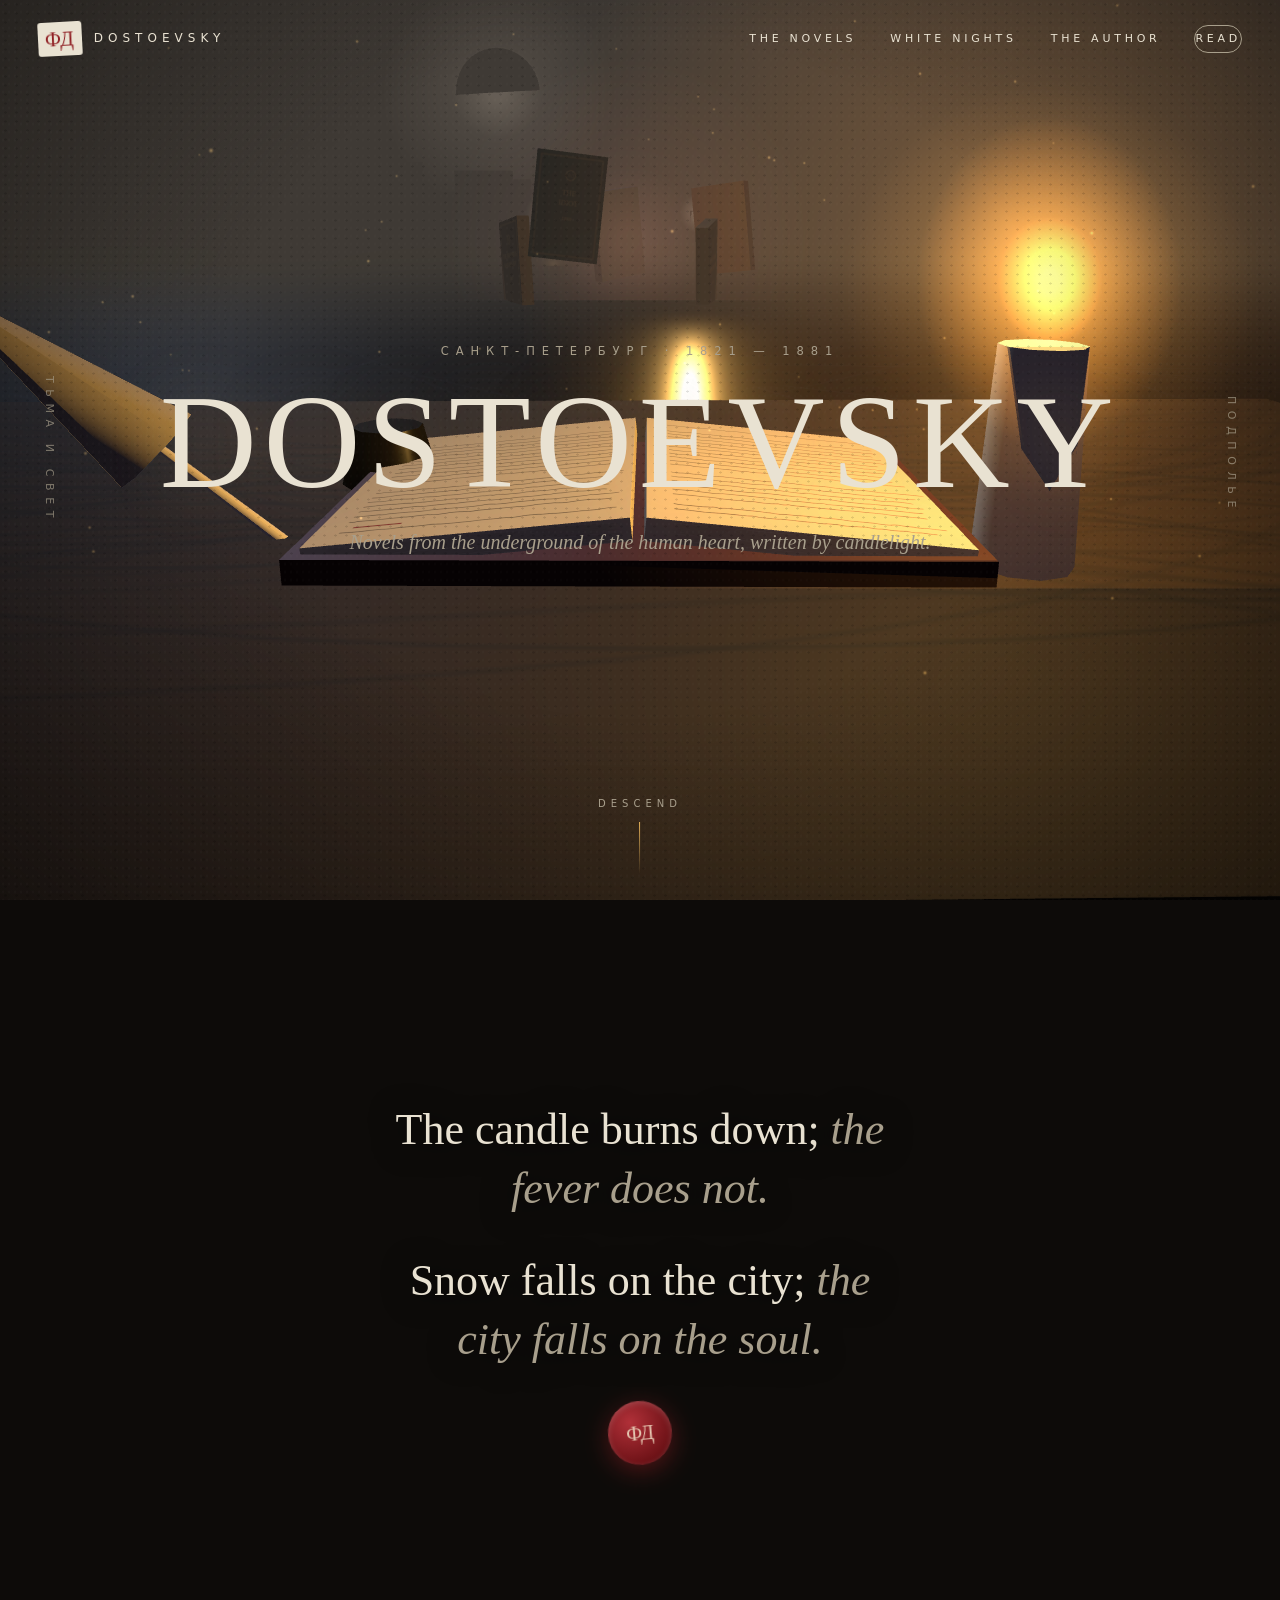
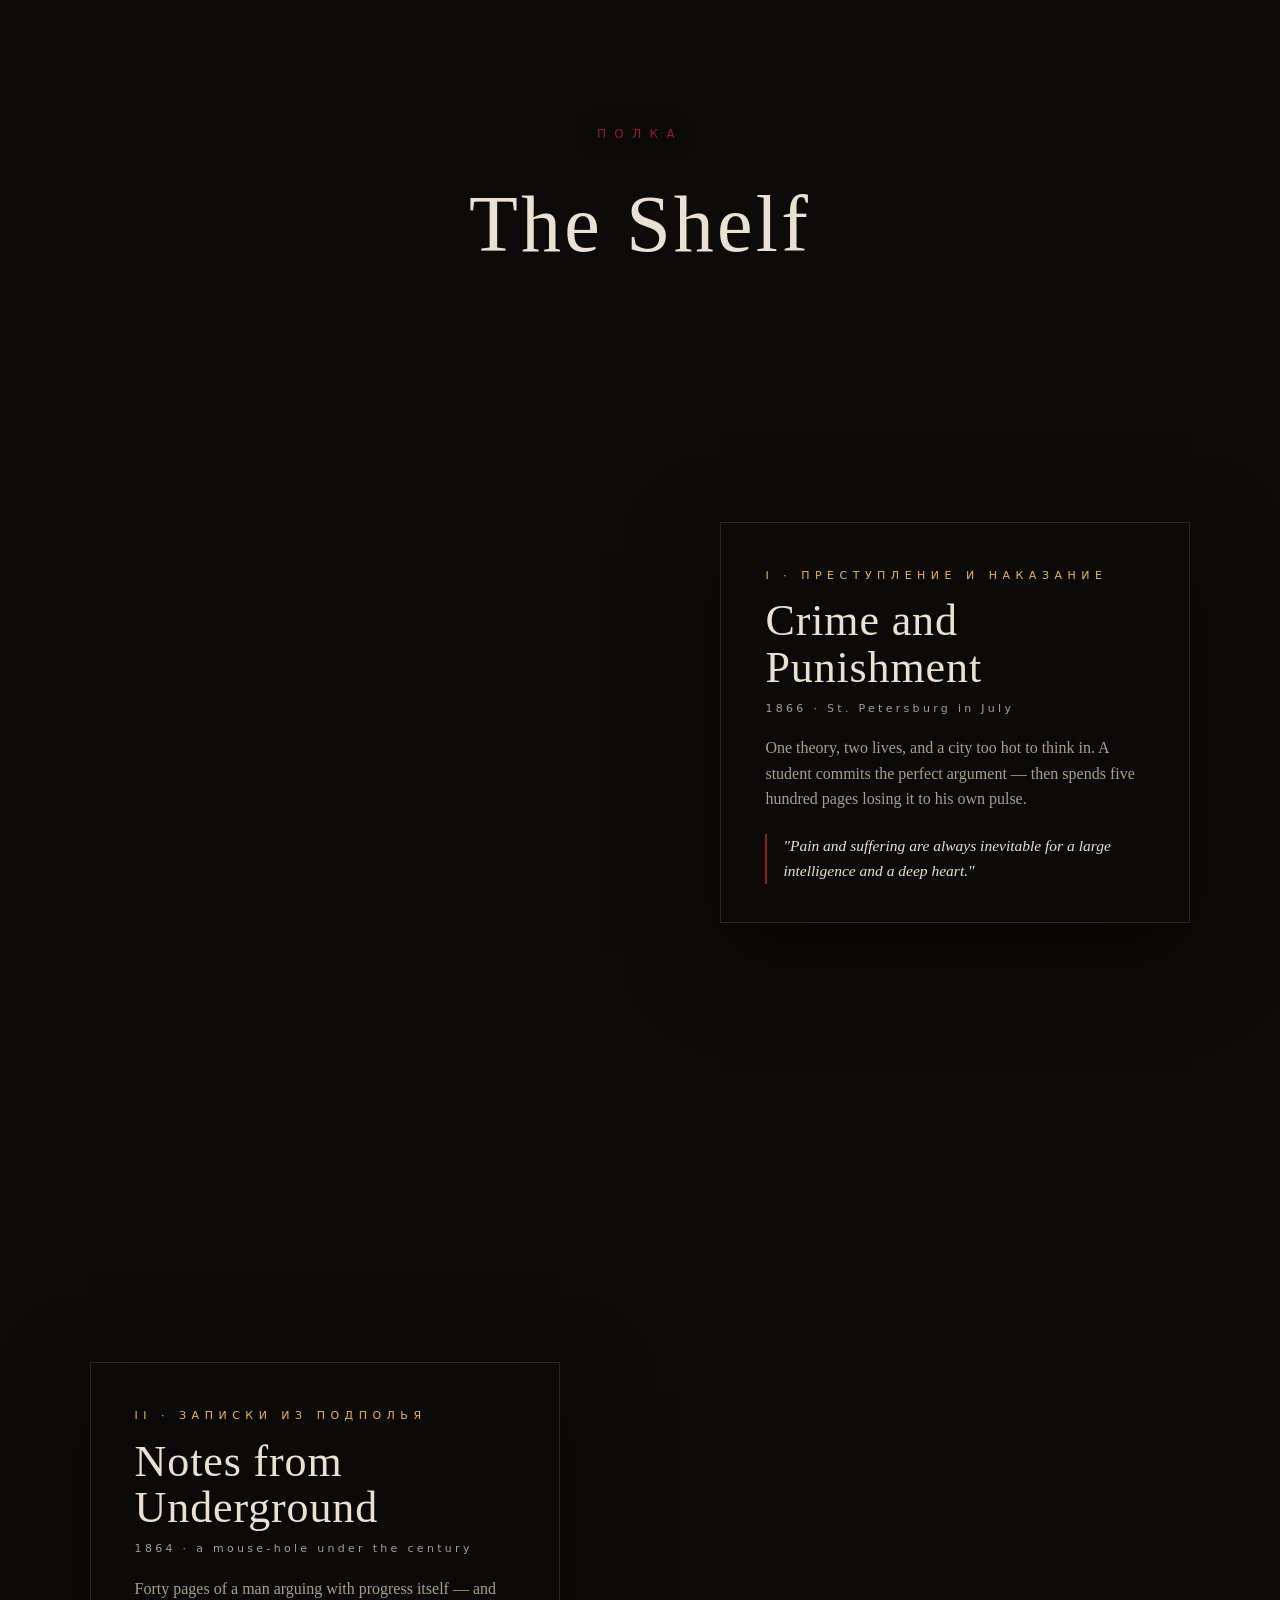
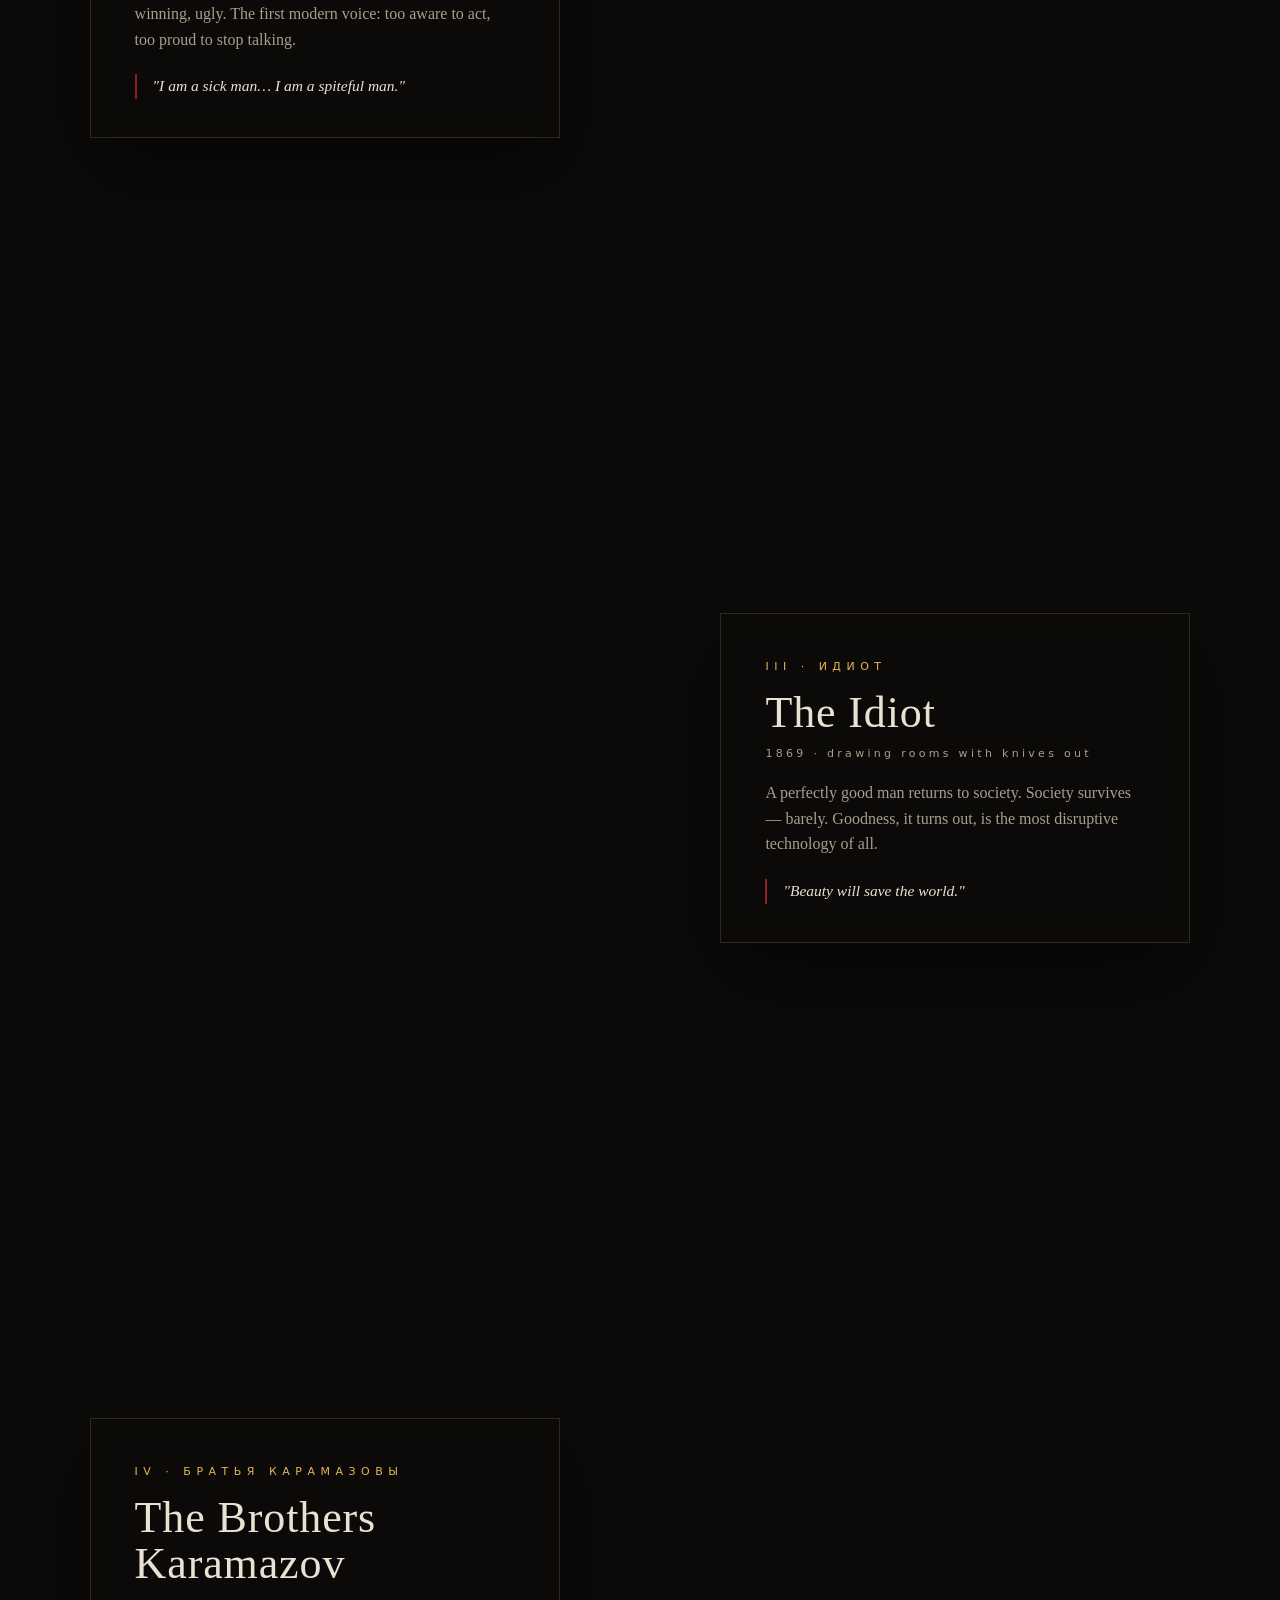
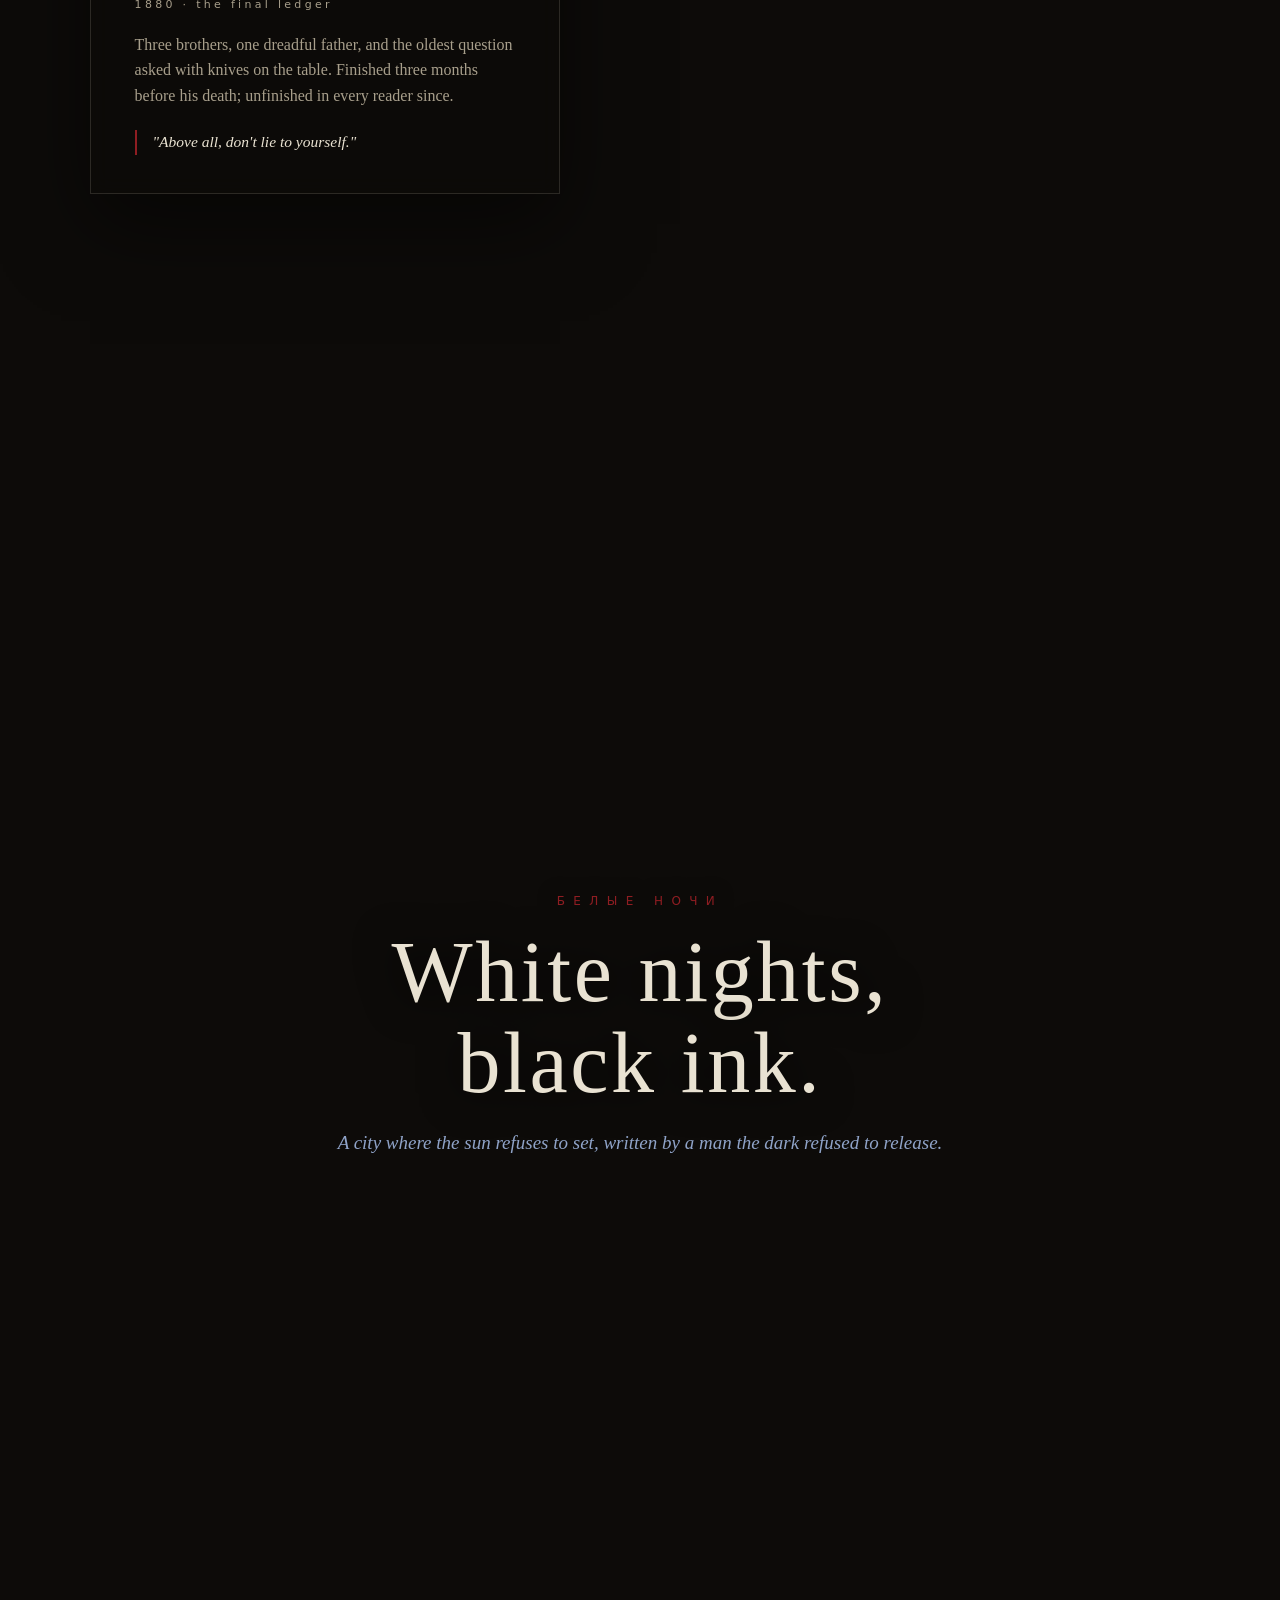
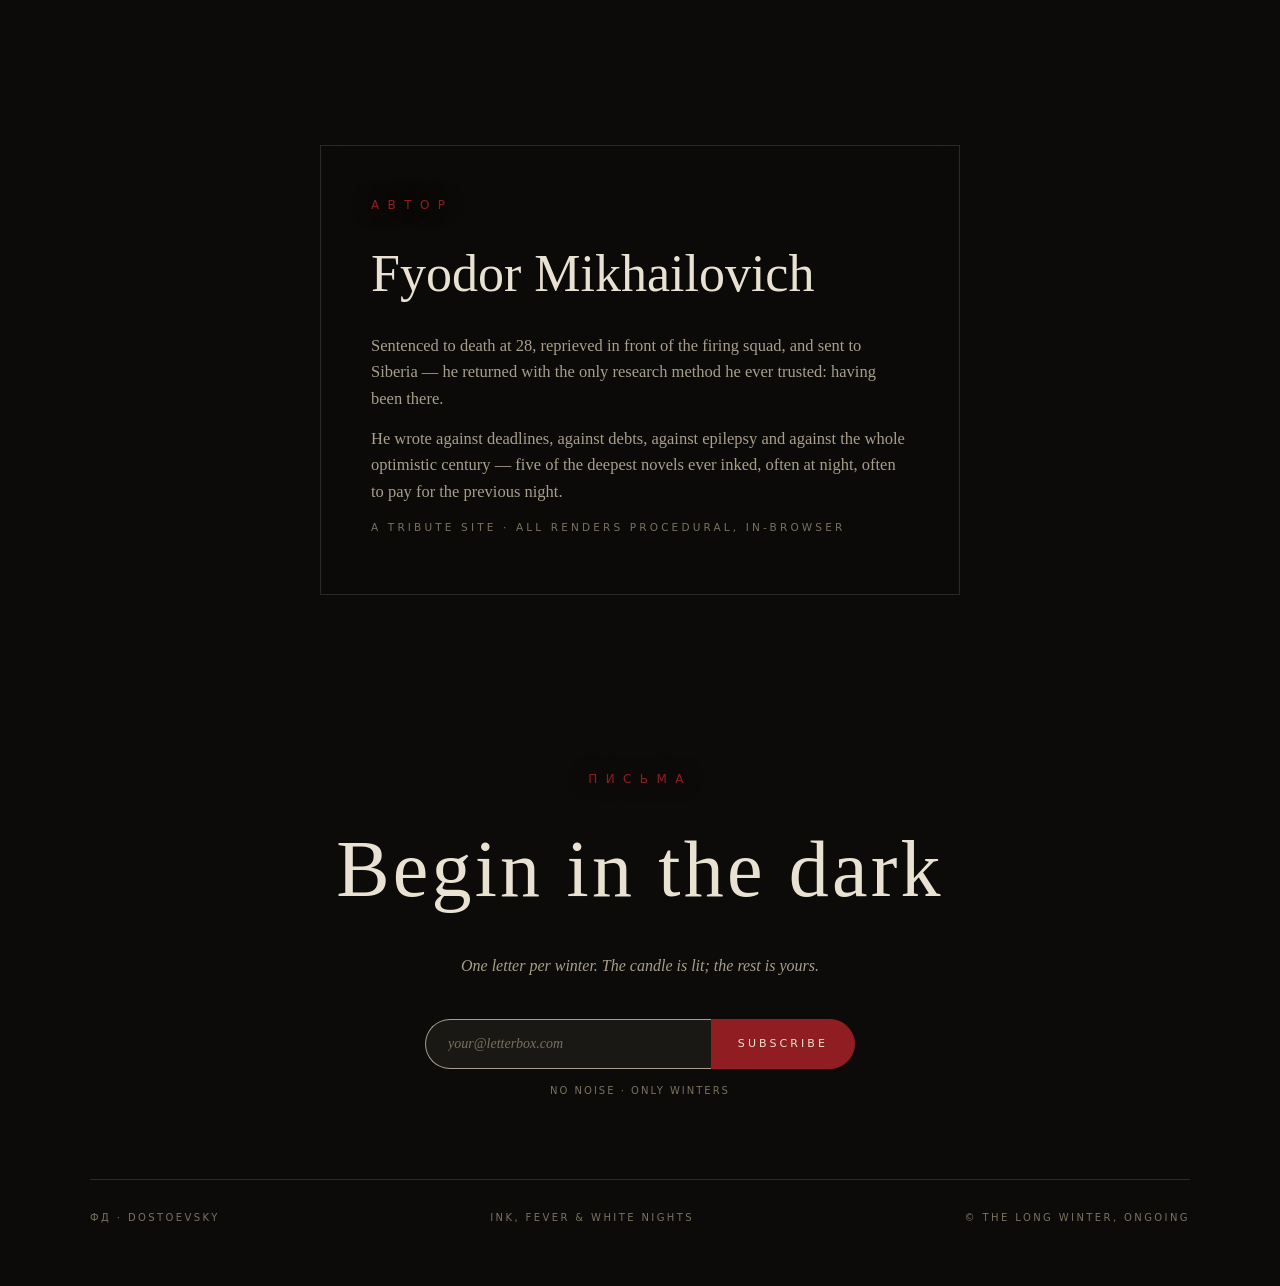
==== dostoevsky-3d/index.html @ b35b5b5a "Add Dostoevsky 3D site: Three.js scroll journey in three acts Full WebGL scroll experience with the " ====
<!doctype html>
<html lang="en">
<head>
<meta charset="utf-8">
<meta name="viewport" content="width=device-width, initial-scale=1">
<meta name="description" content="Fyodor Dostoevsky — novels from the underground of the human heart. A 3D scroll journey through the candlelit study, the shelf, and the white nights of St. Petersburg.">
<title>DOSTOEVSKY — Ink, Fever &amp; White Nights</title>
<style>
  :root{
    --ink:#0d0b09;
    --ivory:#e9e2d2;
    --ivory-dim:#a89f8c;
    --wax:#8f1d22;
    --candle:#e8b45a;
    --frost:#8fa3c8;
    --display:"Didot","Bodoni MT","Bodoni 72","Playfair Display",Georgia,"Times New Roman",serif;
    --body:Georgia,"Iowan Old Style","Palatino Linotype",serif;
    --label:"Optima","Segoe UI","Avenir Next",system-ui,sans-serif;
  }
  *{margin:0;padding:0;box-sizing:border-box}
  html{scroll-behavior:smooth}
  body{background:var(--ink);color:var(--ivory);font-family:var(--body);line-height:1.6;overflow-x:hidden}
  ::selection{background:var(--wax);color:var(--ivory)}
  a{color:inherit;text-decoration:none}
  button,input{font:inherit;color:inherit}
  button{background:none;border:none;cursor:pointer}
  a:focus-visible,button:focus-visible,input:focus-visible{outline:2px solid var(--candle);outline-offset:3px}

  #gl{position:fixed;inset:0;z-index:0}
  /* vignette + grain above the 3D */
  #veil{position:fixed;inset:0;z-index:1;pointer-events:none;
    background:radial-gradient(ellipse at 50% 42%,transparent 46%,rgba(5,4,3,.55) 100%)}
  #veil::after{content:"";position:absolute;inset:0;opacity:.4;
    background-image:radial-gradient(rgba(233,226,210,.05) 1px,transparent 1.4px),
      radial-gradient(rgba(0,0,0,.3) 1px,transparent 1.6px);
    background-size:6px 8px,11px 9px}

  nav{position:fixed;top:0;left:0;right:0;z-index:40;display:flex;align-items:center;
    justify-content:space-between;padding:22px 38px}
  .mark{display:flex;align-items:center;gap:12px;font-family:var(--label);font-size:12px;
    letter-spacing:.42em;text-transform:uppercase}
  .mark .fd{font-family:var(--display);font-size:20px;color:var(--wax);letter-spacing:.05em;
    background:var(--ivory);border-radius:3px;padding:1px 7px;transform:rotate(-3deg)}
  .navlinks{display:flex;align-items:center;gap:34px;font-family:var(--label);font-size:11px;
    letter-spacing:.34em;text-transform:uppercase}
  .navlinks a{position:relative;padding:4px 0}
  .navlinks a::after{content:"";position:absolute;left:0;bottom:0;height:1px;width:0;
    background:var(--candle);transition:width .35s ease}
  .navlinks a:hover::after{width:100%}
  .visit{border:1px solid var(--ivory-dim);border-radius:999px;padding:9px 24px;transition:all .3s}
  .visit:hover{border-color:var(--candle);color:var(--candle)}
  @media (max-width:700px){.navlinks a:not(.visit){display:none}}

  main{position:relative;z-index:5}
  section{position:relative}
  .rise{opacity:0;transform:translateY(26px);transition:opacity 1.1s ease,transform 1.1s ease}
  .rise.in{opacity:1;transform:none}

  /* hero */
  #hero{min-height:100vh;display:flex;align-items:center;justify-content:center;text-align:center}
  .hero-core{padding:0 20px}
  .hero-eyebrow{font-family:var(--label);font-size:11.5px;letter-spacing:.6em;text-transform:uppercase;
    color:var(--ivory-dim);margin-bottom:20px}
  h1{font-family:var(--display);font-weight:400;font-size:clamp(52px,10.5vw,150px);
    letter-spacing:.05em;line-height:.92;text-shadow:0 0 60px rgba(232,180,90,.25)}
  .hero-sub{font-style:italic;color:var(--ivory-dim);margin-top:22px;font-size:clamp(15px,2vw,20px)}
  .vertical{position:fixed;z-index:6;writing-mode:vertical-rl;font-family:var(--label);
    font-size:11px;letter-spacing:.6em;text-transform:uppercase;color:var(--ivory-dim);
    opacity:.7;user-select:none;pointer-events:none}
  .v-left{left:40px;top:50%;transform:translateY(-50%)}
  .v-right{right:40px;top:44%}
  @media (max-width:900px){.vertical{display:none}}
  .scroll-hint{position:absolute;bottom:26px;left:50%;transform:translateX(-50%);
    font-family:var(--label);font-size:10px;letter-spacing:.5em;text-transform:uppercase;
    color:var(--ivory-dim);text-align:center}
  .scroll-hint::after{content:"";display:block;width:1px;height:52px;margin:10px auto 0;
    background:linear-gradient(var(--candle),transparent);animation:drip 2.2s ease-in-out infinite}
  @keyframes drip{0%{transform:scaleY(.2);transform-origin:top}55%{transform:scaleY(1)}100%{transform:scaleY(1);opacity:0}}

  /* poem interlude */
  .poem{min-height:85vh;display:flex;flex-direction:column;align-items:center;justify-content:center;
    text-align:center;padding:120px 24px;gap:32px}
  .poem p{font-size:clamp(24px,4.4vw,44px);line-height:1.35;max-width:24ch;
    text-shadow:0 2px 30px rgba(0,0,0,.8)}
  .poem p em{font-style:italic;color:var(--ivory-dim)}
  .wax{width:64px;height:64px;border-radius:50%;
    background:radial-gradient(circle at 36% 32%,#b03038,#701318 68%,#4e0d10);
    display:grid;place-items:center;font-family:var(--display);font-size:20px;color:#e6c9b3;
    box-shadow:0 6px 24px rgba(143,29,34,.5),inset 0 2px 6px rgba(255,255,255,.18);
    opacity:0;transform:scale(2.2) rotate(16deg)}
  .wax.in{animation:waxdown .5s cubic-bezier(.3,1.3,.5,1) forwards}
  @keyframes waxdown{to{opacity:1;transform:scale(1) rotate(-5deg)}}

  /* books */
  #books{padding:60px 0 20px}
  .sec-head{text-align:center;margin-bottom:20px;padding:0 20px}
  .sec-ru{font-family:var(--label);font-size:12px;letter-spacing:.7em;text-transform:uppercase;
    color:var(--wax);margin-bottom:16px;text-shadow:0 0 20px rgba(0,0,0,.9)}
  .sec-title{font-family:var(--display);font-weight:400;font-size:clamp(40px,6.6vw,80px);letter-spacing:.04em}
  .book{min-height:92vh;display:flex;align-items:center;padding:60px 7vw}
  .book:nth-child(odd of .book){justify-content:flex-end}
  .book-card{
    max-width:470px;padding:44px 44px 38px;
    background:rgba(13,11,9,.55);border:1px solid rgba(233,226,210,.14);
    backdrop-filter:blur(10px);-webkit-backdrop-filter:blur(10px);
    box-shadow:0 30px 80px rgba(0,0,0,.5);
  }
  .book-no{font-family:var(--label);font-size:11px;letter-spacing:.5em;color:var(--candle);margin-bottom:14px}
  .book-title{font-family:var(--display);font-weight:400;font-size:clamp(28px,4vw,44px);
    line-height:1.06;letter-spacing:.02em;text-wrap:balance;margin-bottom:8px}
  .book-year{font-family:var(--label);font-size:11px;letter-spacing:.3em;color:var(--ivory-dim);margin-bottom:18px}
  .book-line{color:var(--ivory-dim);font-size:16px}
  .book-quote{margin-top:22px;padding-left:16px;border-left:2px solid var(--wax);
    font-style:italic;font-size:15.5px;color:var(--ivory)}

  /* white nights */
  #nights{min-height:130vh;display:flex;align-items:center;justify-content:center;text-align:center}
  .nights-core{padding:120px 24px}
  .nights-title{font-family:var(--display);font-weight:400;font-size:clamp(40px,7vw,86px);
    line-height:1.05;letter-spacing:.03em;text-wrap:balance;text-shadow:0 2px 40px rgba(0,0,0,.9)}
  .nights-sub{font-style:italic;color:var(--frost);margin-top:20px;font-size:clamp(15px,2vw,19px)}

  /* author */
  #author{min-height:80vh;display:flex;align-items:center;justify-content:center;padding:120px 7vw}
  .author-card{max-width:640px;padding:50px 50px 44px;background:rgba(13,11,9,.6);
    border:1px solid rgba(233,226,210,.14);backdrop-filter:blur(10px);-webkit-backdrop-filter:blur(10px)}
  .author-name{font-family:var(--display);font-weight:400;font-size:clamp(32px,4.6vw,52px);margin:10px 0 18px}
  .author-card p{color:var(--ivory-dim);font-size:16.5px;margin-bottom:14px}

  /* visit */
  #visit{padding:40px 24px 60px;text-align:center}
  #visit .lead{font-style:italic;color:var(--ivory-dim);margin:14px 0 40px}
  .news{display:flex;justify-content:center;max-width:430px;margin:0 auto}
  .news input{flex:1;background:rgba(233,226,210,.06);border:1px solid var(--ivory-dim);border-right:none;
    border-radius:999px 0 0 999px;padding:13px 22px;font-size:14px;color:var(--ivory)}
  .news input::placeholder{color:#7a715f;font-style:italic}
  .news button{border:1px solid var(--wax);background:var(--wax);color:var(--ivory);
    border-radius:0 999px 999px 0;padding:13px 26px;font-family:var(--label);font-size:11px;
    letter-spacing:.28em;text-transform:uppercase;transition:filter .3s}
  .news button:hover{filter:brightness(1.2)}
  .news-note{margin-top:14px;font-family:var(--label);font-size:10px;letter-spacing:.2em;
    text-transform:uppercase;color:#7a715f}
  footer{margin-top:80px;padding-top:30px;border-top:1px solid rgba(233,226,210,.15);
    display:flex;justify-content:space-between;gap:18px;flex-wrap:wrap;
    max-width:1100px;margin-left:auto;margin-right:auto;
    font-family:var(--label);font-size:10px;letter-spacing:.24em;text-transform:uppercase;color:#7a715f}

  #nogl-note{display:none;position:fixed;left:50%;bottom:16px;transform:translateX(-50%);z-index:50;
    font-family:var(--label);font-size:10px;letter-spacing:.2em;text-transform:uppercase;color:#7a715f}
  @media (prefers-reduced-motion:reduce){
    *{transition-duration:.01s!important;animation-duration:.01s!important;scroll-behavior:auto}
    .rise{opacity:1;transform:none}
    .wax{opacity:1;transform:scale(1) rotate(-5deg)}
  }
</style>
</head>
<body>

<div id="gl"></div>
<div id="veil" aria-hidden="true"></div>
<span class="vertical v-left" aria-hidden="true">тьма и свет</span>
<span class="vertical v-right" aria-hidden="true">подполье</span>
<div id="nogl-note">3D unavailable on this device — the words remain</div>

<nav>
  <a class="mark" href="#hero"><span class="fd">ФД</span><span>DOSTOEVSKY</span></a>
  <div class="navlinks">
    <a href="#books">The Novels</a>
    <a href="#nights">White Nights</a>
    <a href="#author">The Author</a>
    <a class="visit" href="#visit">Read</a>
  </div>
</nav>

<main>
  <section id="hero">
    <div class="hero-core">
      <p class="hero-eyebrow">Санкт-Петербург · 1821 — 1881</p>
      <h1>DOSTOEVSKY</h1>
      <p class="hero-sub">Novels from the underground of the human heart, written by candlelight.</p>
    </div>
    <div class="scroll-hint">Descend</div>
  </section>

  <section class="poem">
    <p class="rise">The candle burns down; <em>the fever does not.</em></p>
    <p class="rise">Snow falls on the city; <em>the city falls on the soul.</em></p>
    <div class="wax" aria-hidden="true">ФД</div>
  </section>

  <section id="books">
    <div class="sec-head rise">
      <div class="sec-ru">Полка</div>
      <h2 class="sec-title">The Shelf</h2>
    </div>

    <article class="book">
      <div class="book-card rise">
        <div class="book-no">I · ПРЕСТУПЛЕНИЕ И НАКАЗАНИЕ</div>
        <h3 class="book-title">Crime and Punishment</h3>
        <div class="book-year">1866 · St. Petersburg in July</div>
        <p class="book-line">One theory, two lives, and a city too hot to think in. A student commits the perfect argument — then spends five hundred pages losing it to his own pulse.</p>
        <p class="book-quote">"Pain and suffering are always inevitable for a large intelligence and a deep heart."</p>
      </div>
    </article>

    <article class="book">
      <div class="book-card rise">
        <div class="book-no">II · ЗАПИСКИ ИЗ ПОДПОЛЬЯ</div>
        <h3 class="book-title">Notes from Underground</h3>
        <div class="book-year">1864 · a mouse-hole under the century</div>
        <p class="book-line">Forty pages of a man arguing with progress itself — and winning, ugly. The first modern voice: too aware to act, too proud to stop talking.</p>
        <p class="book-quote">"I am a sick man… I am a spiteful man."</p>
      </div>
    </article>

    <article class="book">
      <div class="book-card rise">
        <div class="book-no">III · ИДИОТ</div>
        <h3 class="book-title">The Idiot</h3>
        <div class="book-year">1869 · drawing rooms with knives out</div>
        <p class="book-line">A perfectly good man returns to society. Society survives — barely. Goodness, it turns out, is the most disruptive technology of all.</p>
        <p class="book-quote">"Beauty will save the world."</p>
      </div>
    </article>

    <article class="book">
      <div class="book-card rise">
        <div class="book-no">IV · БРАТЬЯ КАРАМАЗОВЫ</div>
        <h3 class="book-title">The Brothers Karamazov</h3>
        <div class="book-year">1880 · the final ledger</div>
        <p class="book-line">Three brothers, one dreadful father, and the oldest question asked with knives on the table. Finished three months before his death; unfinished in every reader since.</p>
        <p class="book-quote">"Above all, don't lie to yourself."</p>
      </div>
    </article>
  </section>

  <section id="nights">
    <div class="nights-core">
      <p class="sec-ru rise">Белые ночи</p>
      <h2 class="nights-title rise">White nights,<br>black ink.</h2>
      <p class="nights-sub rise">A city where the sun refuses to set, written by a man the dark refused to release.</p>
    </div>
  </section>

  <section id="author">
    <div class="author-card">
      <div class="sec-ru rise">Автор</div>
      <h2 class="author-name rise">Fyodor Mikhailovich</h2>
      <p class="rise">Sentenced to death at 28, reprieved in front of the firing squad, and sent to Siberia — he returned with the only research method he ever trusted: having been there.</p>
      <p class="rise">He wrote against deadlines, against debts, against epilepsy and against the whole optimistic century — five of the deepest novels ever inked, often at night, often to pay for the previous night.</p>
      <p class="rise" style="font-family:var(--label);font-size:10.5px;letter-spacing:.3em;text-transform:uppercase;color:#7a715f">A tribute site · all renders procedural, in-browser</p>
    </div>
  </section>

  <section id="visit">
    <div class="sec-head rise">
      <div class="sec-ru">Письма</div>
      <h2 class="sec-title">Begin in the dark</h2>
    </div>
    <p class="lead rise">One letter per winter. The candle is lit; the rest is yours.</p>
    <form class="news rise" onsubmit="return false">
      <input type="email" placeholder="your@letterbox.com" aria-label="Email address">
      <button type="submit" id="subscribe">Subscribe</button>
    </form>
    <p class="news-note rise" id="news-note">no noise · only winters</p>
    <footer>
      <span>ФД · DOSTOEVSKY</span>
      <span>Ink, fever &amp; white nights</span>
      <span>© the long winter, ongoing</span>
    </footer>
  </section>
</main>

<script>console.warn( 'Scripts "build/three.js" and "build/three.min.js" are deprecated with r150+, and will be removed with r160. Please use ES Modules or alternatives: https://threejs.org/docs/index.html#manual/en/introduction/Installation' );
/**
 * @license
 * Copyright 2010-2023 Three.js Authors
 * SPDX-License-Identifier: MIT
 */
!function(t,e){"object"==typeof exports&&"undefined"!=typeof module?e(exports):"function"==typeof define&&define.amd?define(["exports"],e):e((t="undefined"!=typeof globalThis?globalThis:t||self).THREE={})}(this,(function(t){"use strict";const e="152",n=100,i=300,r=301,s=302,a=303,o=304,l=306,c=1e3,h=1001,u=1002,d=1003,p=1004,m=1005,f=1006,g=1007,v=1008,_=1009,x=1012,y=1014,M=1015,S=1016,b=1020,E=1023,T=1026,w=1027,A=33776,R=33777,C=33778,L=33779,P=35840,I=35841,U=35842,D=35843,N=37492,O=37496,F=37808,B=37809,z=37810,G=37811,H=37812,k=37813,V=37814,W=37815,X=37816,j=37817,q=37818,Y=37819,Z=37820,J=37821,K=36492,$=36284,Q=36285,tt=36286,et=2300,nt=2301,it=2302,rt=2400,st=2401,at=2402,ot=2500,lt=2501,ct=3e3,ht=3001,ut="",dt="srgb",pt="srgb-linear",mt="display-p3",ft=7680,gt=35044,vt="300 es",_t=1035;class xt{addEventListener(t,e){void 0===this._listeners&&(this._listeners={});const n=this._listeners;void 0===n[t]&&(n[t]=[]),-1===n[t].indexOf(e)&&n[t].push(e)}hasEventListener(t,e){if(void 0===this._listeners)return!1;const n=this._listeners;return void 0!==n[t]&&-1!==n[t].indexOf(e)}removeEventListener(t,e){if(void 0===this._listeners)return;const n=this._listeners[t];if(void 0!==n){const t=n.indexOf(e);-1!==t&&n.splice(t,1)}}dispatchEvent(t){if(void 0===this._listeners)return;const e=this._listeners[t.type];if(void 0!==e){t.target=this;const n=e.slice(0);for(let e=0,i=n.length;e<i;e++)n[e].call(this,t);t.target=null}}}const yt=["00","01","02","03","04","05","06","07","08","09","0a","0b","0c","0d","0e","0f","10","11","12","13","14","15","16","17","18","19","1a","1b","1c","1d","1e","1f","20","21","22","23","24","25","26","27","28","29","2a","2b","2c","2d","2e","2f","30","31","32","33","34","35","36","37","38","39","3a","3b","3c","3d","3e","3f","40","41","42","43","44","45","46","47","48","49","4a","4b","4c","4d","4e","4f","50","51","52","53","54","55","56","57","58","59","5a","5b","5c","5d","5e","5f","60","61","62","63","64","65","66","67","68","69","6a","6b","6c","6d","6e","6f","70","71","72","73","74","75","76","77","78","79","7a","7b","7c","7d","7e","7f","80","81","82","83","84","85","86","87","88","89","8a","8b","8c","8d","8e","8f","90","91","92","93","94","95","96","97","98","99","9a","9b","9c","9d","9e","9f","a0","a1","a2","a3","a4","a5","a6","a7","a8","a9","aa","ab","ac","ad","ae","af","b0","b1","b2","b3","b4","b5","b6","b7","b8","b9","ba","bb","bc","bd","be","bf","c0","c1","c2","c3","c4","c5","c6","c7","c8","c9","ca","cb","cc","cd","ce","cf","d0","d1","d2","d3","d4","d5","d6","d7","d8","d9","da","db","dc","dd","de","df","e0","e1","e2","e3","e4","e5","e6","e7","e8","e9","ea","eb","ec","ed","ee","ef","f0","f1","f2","f3","f4","f5","f6","f7","f8","f9","fa","fb","fc","fd","fe","ff"];let Mt=1234567;const St=Math.PI/180,bt=180/Math.PI;function Et(){const t=4294967295*Math.random()|0,e=4294967295*Math.random()|0,n=4294967295*Math.random()|0,i=4294967295*Math.random()|0;return(yt[255&t]+yt[t>>8&255]+yt[t>>16&255]+yt[t>>24&255]+"-"+yt[255&e]+yt[e>>8&255]+"-"+yt[e>>16&15|64]+yt[e>>24&255]+"-"+yt[63&n|128]+yt[n>>8&255]+"-"+yt[n>>16&255]+yt[n>>24&255]+yt[255&i]+yt[i>>8&255]+yt[i>>16&255]+yt[i>>24&255]).toLowerCase()}function Tt(t,e,n){return Math.max(e,Math.min(n,t))}function wt(t,e){return(t%e+e)%e}function At(t,e,n){return(1-n)*t+n*e}function Rt(t){return 0==(t&t-1)&&0!==t}function Ct(t){return Math.pow(2,Math.ceil(Math.log(t)/Math.LN2))}function Lt(t){return Math.pow(2,Math.floor(Math.log(t)/Math.LN2))}function Pt(t,e){switch(e.constructor){case Float32Array:return t;case Uint16Array:return t/65535;case Uint8Array:return t/255;case Int16Array:return Math.max(t/32767,-1);case Int8Array:return Math.max(t/127,-1);default:throw new Error("Invalid component type.")}}function It(t,e){switch(e.constructor){case Float32Array:return t;case Uint16Array:return Math.round(65535*t);case Uint8Array:return Math.round(255*t);case Int16Array:return Math.round(32767*t);case Int8Array:return Math.round(127*t);default:throw new Error("Invalid component type.")}}const Ut={DEG2RAD:St,RAD2DEG:bt,generateUUID:Et,clamp:Tt,euclideanModulo:wt,mapLinear:function(t,e,n,i,r){return i+(t-e)*(r-i)/(n-e)},inverseLerp:function(t,e,n){return t!==e?(n-t)/(e-t):0},lerp:At,damp:function(t,e,n,i){return At(t,e,1-Math.exp(-n*i))},pingpong:function(t,e=1){return e-Math.abs(wt(t,2*e)-e)},smoothstep:function(t,e,n){return t<=e?0:t>=n?1:(t=(t-e)/(n-e))*t*(3-2*t)},smootherstep:function(t,e,n){return t<=e?0:t>=n?1:(t=(t-e)/(n-e))*t*t*(t*(6*t-15)+10)},randInt:function(t,e){return t+Math.floor(Math.random()*(e-t+1))},randFloat:function(t,e){return t+Math.random()*(e-t)},randFloatSpread:function(t){return t*(.5-Math.random())},seededRandom:function(t){void 0!==t&&(Mt=t);let e=Mt+=1831565813;return e=Math.imul(e^e>>>15,1|e),e^=e+Math.imul(e^e>>>7,61|e),((e^e>>>14)>>>0)/4294967296},degToRad:function(t){return t*St},radToDeg:function(t){return t*bt},isPowerOfTwo:Rt,ceilPowerOfTwo:Ct,floorPowerOfTwo:Lt,setQuaternionFromProperEuler:function(t,e,n,i,r){const s=Math.cos,a=Math.sin,o=s(n/2),l=a(n/2),c=s((e+i)/2),h=a((e+i)/2),u=s((e-i)/2),d=a((e-i)/2),p=s((i-e)/2),m=a((i-e)/2);switch(r){case"XYX":t.set(o*h,l*u,l*d,o*c);break;case"YZY":t.set(l*d,o*h,l*u,o*c);break;case"ZXZ":t.set(l*u,l*d,o*h,o*c);break;case"XZX":t.set(o*h,l*m,l*p,o*c);break;case"YXY":t.set(l*p,o*h,l*m,o*c);break;case"ZYZ":t.set(l*m,l*p,o*h,o*c);break;default:console.warn("THREE.MathUtils: .setQuaternionFromProperEuler() encountered an unknown order: "+r)}},normalize:It,denormalize:Pt};class Dt{constructor(t=0,e=0){Dt.prototype.isVector2=!0,this.x=t,this.y=e}get width(){return this.x}set width(t){this.x=t}get height(){return this.y}set height(t){this.y=t}set(t,e){return this.x=t,this.y=e,this}setScalar(t){return this.x=t,this.y=t,this}setX(t){return this.x=t,this}setY(t){return this.y=t,this}setComponent(t,e){switch(t){case 0:this.x=e;break;case 1:this.y=e;break;default:throw new Error("index is out of range: "+t)}return this}getComponent(t){switch(t){case 0:return this.x;case 1:return this.y;default:throw new Error("index is out of range: "+t)}}clone(){return new this.constructor(this.x,this.y)}copy(t){return this.x=t.x,this.y=t.y,this}add(t){return this.x+=t.x,this.y+=t.y,this}addScalar(t){return this.x+=t,this.y+=t,this}addVectors(t,e){return this.x=t.x+e.x,this.y=t.y+e.y,this}addScaledVector(t,e){return this.x+=t.x*e,this.y+=t.y*e,this}sub(t){return this.x-=t.x,this.y-=t.y,this}subScalar(t){return this.x-=t,this.y-=t,this}subVectors(t,e){return this.x=t.x-e.x,this.y=t.y-e.y,this}multiply(t){return this.x*=t.x,this.y*=t.y,this}multiplyScalar(t){return this.x*=t,this.y*=t,this}divide(t){return this.x/=t.x,this.y/=t.y,this}divideScalar(t){return this.multiplyScalar(1/t)}applyMatrix3(t){const e=this.x,n=this.y,i=t.elements;return this.x=i[0]*e+i[3]*n+i[6],this.y=i[1]*e+i[4]*n+i[7],this}min(t){return this.x=Math.min(this.x,t.x),this.y=Math.min(this.y,t.y),this}max(t){return this.x=Math.max(this.x,t.x),this.y=Math.max(this.y,t.y),this}clamp(t,e){return this.x=Math.max(t.x,Math.min(e.x,this.x)),this.y=Math.max(t.y,Math.min(e.y,this.y)),this}clampScalar(t,e){return this.x=Math.max(t,Math.min(e,this.x)),this.y=Math.max(t,Math.min(e,this.y)),this}clampLength(t,e){const n=this.length();return this.divideScalar(n||1).multiplyScalar(Math.max(t,Math.min(e,n)))}floor(){return this.x=Math.floor(this.x),this.y=Math.floor(this.y),this}ceil(){return this.x=Math.ceil(this.x),this.y=Math.ceil(this.y),this}round(){return this.x=Math.round(this.x),this.y=Math.round(this.y),this}roundToZero(){return this.x=this.x<0?Math.ceil(this.x):Math.floor(this.x),this.y=this.y<0?Math.ceil(this.y):Math.floor(this.y),this}negate(){return this.x=-this.x,this.y=-this.y,this}dot(t){return this.x*t.x+this.y*t.y}cross(t){return this.x*t.y-this.y*t.x}lengthSq(){return this.x*this.x+this.y*this.y}length(){return Math.sqrt(this.x*this.x+this.y*this.y)}manhattanLength(){return Math.abs(this.x)+Math.abs(this.y)}normalize(){return this.divideScalar(this.length()||1)}angle(){return Math.atan2(-this.y,-this.x)+Math.PI}angleTo(t){const e=Math.sqrt(this.lengthSq()*t.lengthSq());if(0===e)return Math.PI/2;const n=this.dot(t)/e;return Math.acos(Tt(n,-1,1))}distanceTo(t){return Math.sqrt(this.distanceToSquared(t))}distanceToSquared(t){const e=this.x-t.x,n=this.y-t.y;return e*e+n*n}manhattanDistanceTo(t){return Math.abs(this.x-t.x)+Math.abs(this.y-t.y)}setLength(t){return this.normalize().multiplyScalar(t)}lerp(t,e){return this.x+=(t.x-this.x)*e,this.y+=(t.y-this.y)*e,this}lerpVectors(t,e,n){return this.x=t.x+(e.x-t.x)*n,this.y=t.y+(e.y-t.y)*n,this}equals(t){return t.x===this.x&&t.y===this.y}fromArray(t,e=0){return this.x=t[e],this.y=t[e+1],this}toArray(t=[],e=0){return t[e]=this.x,t[e+1]=this.y,t}fromBufferAttribute(t,e){return this.x=t.getX(e),this.y=t.getY(e),this}rotateAround(t,e){const n=Math.cos(e),i=Math.sin(e),r=this.x-t.x,s=this.y-t.y;return this.x=r*n-s*i+t.x,this.y=r*i+s*n+t.y,this}random(){return this.x=Math.random(),this.y=Math.random(),this}*[Symbol.iterator](){yield this.x,yield this.y}}class Nt{constructor(){Nt.prototype.isMatrix3=!0,this.elements=[1,0,0,0,1,0,0,0,1]}set(t,e,n,i,r,s,a,o,l){const c=this.elements;return c[0]=t,c[1]=i,c[2]=a,c[3]=e,c[4]=r,c[5]=o,c[6]=n,c[7]=s,c[8]=l,this}identity(){return this.set(1,0,0,0,1,0,0,0,1),this}copy(t){const e=this.elements,n=t.elements;return e[0]=n[0],e[1]=n[1],e[2]=n[2],e[3]=n[3],e[4]=n[4],e[5]=n[5],e[6]=n[6],e[7]=n[7],e[8]=n[8],this}extractBasis(t,e,n){return t.setFromMatrix3Column(this,0),e.setFromMatrix3Column(this,1),n.setFromMatrix3Column(this,2),this}setFromMatrix4(t){const e=t.elements;return this.set(e[0],e[4],e[8],e[1],e[5],e[9],e[2],e[6],e[10]),this}multiply(t){return this.multiplyMatrices(this,t)}premultiply(t){return this.multiplyMatrices(t,this)}multiplyMatrices(t,e){const n=t.elements,i=e.elements,r=this.elements,s=n[0],a=n[3],o=n[6],l=n[1],c=n[4],h=n[7],u=n[2],d=n[5],p=n[8],m=i[0],f=i[3],g=i[6],v=i[1],_=i[4],x=i[7],y=i[2],M=i[5],S=i[8];return r[0]=s*m+a*v+o*y,r[3]=s*f+a*_+o*M,r[6]=s*g+a*x+o*S,r[1]=l*m+c*v+h*y,r[4]=l*f+c*_+h*M,r[7]=l*g+c*x+h*S,r[2]=u*m+d*v+p*y,r[5]=u*f+d*_+p*M,r[8]=u*g+d*x+p*S,this}multiplyScalar(t){const e=this.elements;return e[0]*=t,e[3]*=t,e[6]*=t,e[1]*=t,e[4]*=t,e[7]*=t,e[2]*=t,e[5]*=t,e[8]*=t,this}determinant(){const t=this.elements,e=t[0],n=t[1],i=t[2],r=t[3],s=t[4],a=t[5],o=t[6],l=t[7],c=t[8];return e*s*c-e*a*l-n*r*c+n*a*o+i*r*l-i*s*o}invert(){const t=this.elements,e=t[0],n=t[1],i=t[2],r=t[3],s=t[4],a=t[5],o=t[6],l=t[7],c=t[8],h=c*s-a*l,u=a*o-c*r,d=l*r-s*o,p=e*h+n*u+i*d;if(0===p)return this.set(0,0,0,0,0,0,0,0,0);const m=1/p;return t[0]=h*m,t[1]=(i*l-c*n)*m,t[2]=(a*n-i*s)*m,t[3]=u*m,t[4]=(c*e-i*o)*m,t[5]=(i*r-a*e)*m,t[6]=d*m,t[7]=(n*o-l*e)*m,t[8]=(s*e-n*r)*m,this}transpose(){let t;const e=this.elements;return t=e[1],e[1]=e[3],e[3]=t,t=e[2],e[2]=e[6],e[6]=t,t=e[5],e[5]=e[7],e[7]=t,this}getNormalMatrix(t){return this.setFromMatrix4(t).invert().transpose()}transposeIntoArray(t){const e=this.elements;return t[0]=e[0],t[1]=e[3],t[2]=e[6],t[3]=e[1],t[4]=e[4],t[5]=e[7],t[6]=e[2],t[7]=e[5],t[8]=e[8],this}setUvTransform(t,e,n,i,r,s,a){const o=Math.cos(r),l=Math.sin(r);return this.set(n*o,n*l,-n*(o*s+l*a)+s+t,-i*l,i*o,-i*(-l*s+o*a)+a+e,0,0,1),this}scale(t,e){return this.premultiply(Ot.makeScale(t,e)),this}rotate(t){return this.premultiply(Ot.makeRotation(-t)),this}translate(t,e){return this.premultiply(Ot.makeTranslation(t,e)),this}makeTranslation(t,e){return this.set(1,0,t,0,1,e,0,0,1),this}makeRotation(t){const e=Math.cos(t),n=Math.sin(t);return this.set(e,-n,0,n,e,0,0,0,1),this}makeScale(t,e){return this.set(t,0,0,0,e,0,0,0,1),this}equals(t){const e=this.elements,n=t.elements;for(let t=0;t<9;t++)if(e[t]!==n[t])return!1;return!0}fromArray(t,e=0){for(let n=0;n<9;n++)this.elements[n]=t[n+e];return this}toArray(t=[],e=0){const n=this.elements;return t[e]=n[0],t[e+1]=n[1],t[e+2]=n[2],t[e+3]=n[3],t[e+4]=n[4],t[e+5]=n[5],t[e+6]=n[6],t[e+7]=n[7],t[e+8]=n[8],t}clone(){return(new this.constructor).fromArray(this.elements)}}const Ot=new Nt;function Ft(t){for(let e=t.length-1;e>=0;--e)if(t[e]>=65535)return!0;return!1}const Bt={Int8Array:Int8Array,Uint8Array:Uint8Array,Uint8ClampedArray:Uint8ClampedArray,Int16Array:Int16Array,Uint16Array:Uint16Array,Int32Array:Int32Array,Uint32Array:Uint32Array,Float32Array:Float32Array,Float64Array:Float64Array};function zt(t,e){return new Bt[t](e)}function Gt(t){return document.createElementNS("http://www.w3.org/1999/xhtml",t)}const Ht={};function kt(t){t in Ht||(Ht[t]=!0,console.warn(t))}function Vt(t){return t<.04045?.0773993808*t:Math.pow(.9478672986*t+.0521327014,2.4)}function Wt(t){return t<.0031308?12.92*t:1.055*Math.pow(t,.41666)-.055}const Xt=(new Nt).fromArray([.8224621,.0331941,.0170827,.177538,.9668058,.0723974,-1e-7,1e-7,.9105199]),jt=(new Nt).fromArray([1.2249401,-.0420569,-.0196376,-.2249404,1.0420571,-.0786361,1e-7,0,1.0982735]);const qt={[pt]:t=>t,[dt]:t=>t.convertSRGBToLinear(),[mt]:function(t){return t.convertSRGBToLinear().applyMatrix3(jt)}},Yt={[pt]:t=>t,[dt]:t=>t.convertLinearToSRGB(),[mt]:function(t){return t.applyMatrix3(Xt).convertLinearToSRGB()}},Zt={enabled:!0,get legacyMode(){return console.warn("THREE.ColorManagement: .legacyMode=false renamed to .enabled=true in r150."),!this.enabled},set legacyMode(t){console.warn("THREE.ColorManagement: .legacyMode=false renamed to .enabled=true in r150."),this.enabled=!t},get workingColorSpace(){return pt},set workingColorSpace(t){console.warn("THREE.ColorManagement: .workingColorSpace is readonly.")},convert:function(t,e,n){if(!1===this.enabled||e===n||!e||!n)return t;const i=qt[e],r=Yt[n];if(void 0===i||void 0===r)throw new Error(`Unsupported color space conversion, "${e}" to "${n}".`);return r(i(t))},fromWorkingColorSpace:function(t,e){return this.convert(t,this.workingColorSpace,e)},toWorkingColorSpace:function(t,e){return this.convert(t,e,this.workingColorSpace)}};let Jt;class Kt{static getDataURL(t){if(/^data:/i.test(t.src))return t.src;if("undefined"==typeof HTMLCanvasElement)return t.src;let e;if(t instanceof HTMLCanvasElement)e=t;else{void 0===Jt&&(Jt=Gt("canvas")),Jt.width=t.width,Jt.height=t.height;const n=Jt.getContext("2d");t instanceof ImageData?n.putImageData(t,0,0):n.drawImage(t,0,0,t.width,t.height),e=Jt}return e.width>2048||e.height>2048?(console.warn("THREE.ImageUtils.getDataURL: Image converted to jpg for performance reasons",t),e.toDataURL("image/jpeg",.6)):e.toDataURL("image/png")}static sRGBToLinear(t){if("undefined"!=typeof HTMLImageElement&&t instanceof HTMLImageElement||"undefined"!=typeof HTMLCanvasElement&&t instanceof HTMLCanvasElement||"undefined"!=typeof ImageBitmap&&t instanceof ImageBitmap){const e=Gt("canvas");e.width=t.width,e.height=t.height;const n=e.getContext("2d");n.drawImage(t,0,0,t.width,t.height);const i=n.getImageData(0,0,t.width,t.height),r=i.data;for(let t=0;t<r.length;t++)r[t]=255*Vt(r[t]/255);return n.putImageData(i,0,0),e}if(t.data){const e=t.data.slice(0);for(let t=0;t<e.length;t++)e instanceof Uint8Array||e instanceof Uint8ClampedArray?e[t]=Math.floor(255*Vt(e[t]/255)):e[t]=Vt(e[t]);return{data:e,width:t.width,height:t.height}}return console.warn("THREE.ImageUtils.sRGBToLinear(): Unsupported image type. No color space conversion applied."),t}}class $t{constructor(t=null){this.isSource=!0,this.uuid=Et(),this.data=t,this.version=0}set needsUpdate(t){!0===t&&this.version++}toJSON(t){const e=void 0===t||"string"==typeof t;if(!e&&void 0!==t.images[this.uuid])return t.images[this.uuid];const n={uuid:this.uuid,url:""},i=this.data;if(null!==i){let t;if(Array.isArray(i)){t=[];for(let e=0,n=i.length;e<n;e++)i[e].isDataTexture?t.push(Qt(i[e].image)):t.push(Qt(i[e]))}else t=Qt(i);n.url=t}return e||(t.images[this.uuid]=n),n}}function Qt(t){return"undefined"!=typeof HTMLImageElement&&t instanceof HTMLImageElement||"undefined"!=typeof HTMLCanvasElement&&t instanceof HTMLCanvasElement||"undefined"!=typeof ImageBitmap&&t instanceof ImageBitmap?Kt.getDataURL(t):t.data?{data:Array.from(t.data),width:t.width,height:t.height,type:t.data.constructor.name}:(console.warn("THREE.Texture: Unable to serialize Texture."),{})}let te=0;class ee extends xt{constructor(t=ee.DEFAULT_IMAGE,e=ee.DEFAULT_MAPPING,n=1001,i=1001,r=1006,s=1008,a=1023,o=1009,l=ee.DEFAULT_ANISOTROPY,c=""){super(),this.isTexture=!0,Object.defineProperty(this,"id",{value:te++}),this.uuid=Et(),this.name="",this.source=new $t(t),this.mipmaps=[],this.mapping=e,this.channel=0,this.wrapS=n,this.wrapT=i,this.magFilter=r,this.minFilter=s,this.anisotropy=l,this.format=a,this.internalFormat=null,this.type=o,this.offset=new Dt(0,0),this.repeat=new Dt(1,1),this.center=new Dt(0,0),this.rotation=0,this.matrixAutoUpdate=!0,this.matrix=new Nt,this.generateMipmaps=!0,this.premultiplyAlpha=!1,this.flipY=!0,this.unpackAlignment=4,"string"==typeof c?this.colorSpace=c:(kt("THREE.Texture: Property .encoding has been replaced by .colorSpace."),this.colorSpace=c===ht?dt:ut),this.userData={},this.version=0,this.onUpdate=null,this.isRenderTargetTexture=!1,this.needsPMREMUpdate=!1}get image(){return this.source.data}set image(t=null){this.source.data=t}updateMatrix(){this.matrix.setUvTransform(this.offset.x,this.offset.y,this.repeat.x,this.repeat.y,this.rotation,this.center.x,this.center.y)}clone(){return(new this.constructor).copy(this)}copy(t){return this.name=t.name,this.source=t.source,this.mipmaps=t.mipmaps.slice(0),this.mapping=t.mapping,this.channel=t.channel,this.wrapS=t.wrapS,this.wrapT=t.wrapT,this.magFilter=t.magFilter,this.minFilter=t.minFilter,this.anisotropy=t.anisotropy,this.format=t.format,this.internalFormat=t.internalFormat,this.type=t.type,this.offset.copy(t.offset),this.repeat.copy(t.repeat),this.center.copy(t.center),this.rotation=t.rotation,this.matrixAutoUpdate=t.matrixAutoUpdate,this.matrix.copy(t.matrix),this.generateMipmaps=t.generateMipmaps,this.premultiplyAlpha=t.premultiplyAlpha,this.flipY=t.flipY,this.unpackAlignment=t.unpackAlignment,this.colorSpace=t.colorSpace,this.userData=JSON.parse(JSON.stringify(t.userData)),this.needsUpdate=!0,this}toJSON(t){const e=void 0===t||"string"==typeof t;if(!e&&void 0!==t.textures[this.uuid])return t.textures[this.uuid];const n={metadata:{version:4.5,type:"Texture",generator:"Texture.toJSON"},uuid:this.uuid,name:this.name,image:this.source.toJSON(t).uuid,mapping:this.mapping,channel:this.channel,repeat:[this.repeat.x,this.repeat.y],offset:[this.offset.x,this.offset.y],center:[this.center.x,this.center.y],rotation:this.rotation,wrap:[this.wrapS,this.wrapT],format:this.format,internalFormat:this.internalFormat,type:this.type,colorSpace:this.colorSpace,minFilter:this.minFilter,magFilter:this.magFilter,anisotropy:this.anisotropy,flipY:this.flipY,generateMipmaps:this.generateMipmaps,premultiplyAlpha:this.premultiplyAlpha,unpackAlignment:this.unpackAlignment};return Object.keys(this.userData).length>0&&(n.userData=this.userData),e||(t.textures[this.uuid]=n),n}dispose(){this.dispatchEvent({type:"dispose"})}transformUv(t){if(this.mapping!==i)return t;if(t.applyMatrix3(this.matrix),t.x<0||t.x>1)switch(this.wrapS){case c:t.x=t.x-Math.floor(t.x);break;case h:t.x=t.x<0?0:1;break;case u:1===Math.abs(Math.floor(t.x)%2)?t.x=Math.ceil(t.x)-t.x:t.x=t.x-Math.floor(t.x)}if(t.y<0||t.y>1)switch(this.wrapT){case c:t.y=t.y-Math.floor(t.y);break;case h:t.y=t.y<0?0:1;break;case u:1===Math.abs(Math.floor(t.y)%2)?t.y=Math.ceil(t.y)-t.y:t.y=t.y-Math.floor(t.y)}return this.flipY&&(t.y=1-t.y),t}set needsUpdate(t){!0===t&&(this.version++,this.source.needsUpdate=!0)}get encoding(){return kt("THREE.Texture: Property .encoding has been replaced by .colorSpace."),this.colorSpace===dt?ht:ct}set encoding(t){kt("THREE.Texture: Property .encoding has been replaced by .colorSpace."),this.colorSpace=t===ht?dt:ut}}ee.DEFAULT_IMAGE=null,ee.DEFAULT_MAPPING=i,ee.DEFAULT_ANISOTROPY=1;class ne{constructor(t=0,e=0,n=0,i=1){ne.prototype.isVector4=!0,this.x=t,this.y=e,this.z=n,this.w=i}get width(){return this.z}set width(t){this.z=t}get height(){return this.w}set height(t){this.w=t}set(t,e,n,i){return this.x=t,this.y=e,this.z=n,this.w=i,this}setScalar(t){return this.x=t,this.y=t,this.z=t,this.w=t,this}setX(t){return this.x=t,this}setY(t){return this.y=t,this}setZ(t){return this.z=t,this}setW(t){return this.w=t,this}setComponent(t,e){switch(t){case 0:this.x=e;break;case 1:this.y=e;break;case 2:this.z=e;break;case 3:this.w=e;break;default:throw new Error("index is out of range: "+t)}return this}getComponent(t){switch(t){case 0:return this.x;case 1:return this.y;case 2:return this.z;case 3:return this.w;default:throw new Error("index is out of range: "+t)}}clone(){return new this.constructor(this.x,this.y,this.z,this.w)}copy(t){return this.x=t.x,this.y=t.y,this.z=t.z,this.w=void 0!==t.w?t.w:1,this}add(t){return this.x+=t.x,this.y+=t.y,this.z+=t.z,this.w+=t.w,this}addScalar(t){return this.x+=t,this.y+=t,this.z+=t,this.w+=t,this}addVectors(t,e){return this.x=t.x+e.x,this.y=t.y+e.y,this.z=t.z+e.z,this.w=t.w+e.w,this}addScaledVector(t,e){return this.x+=t.x*e,this.y+=t.y*e,this.z+=t.z*e,this.w+=t.w*e,this}sub(t){return this.x-=t.x,this.y-=t.y,this.z-=t.z,this.w-=t.w,this}subScalar(t){return this.x-=t,this.y-=t,this.z-=t,this.w-=t,this}subVectors(t,e){return this.x=t.x-e.x,this.y=t.y-e.y,this.z=t.z-e.z,this.w=t.w-e.w,this}multiply(t){return this.x*=t.x,this.y*=t.y,this.z*=t.z,this.w*=t.w,this}multiplyScalar(t){return this.x*=t,this.y*=t,this.z*=t,this.w*=t,this}applyMatrix4(t){const e=this.x,n=this.y,i=this.z,r=this.w,s=t.elements;return this.x=s[0]*e+s[4]*n+s[8]*i+s[12]*r,this.y=s[1]*e+s[5]*n+s[9]*i+s[13]*r,this.z=s[2]*e+s[6]*n+s[10]*i+s[14]*r,this.w=s[3]*e+s[7]*n+s[11]*i+s[15]*r,this}divideScalar(t){return this.multiplyScalar(1/t)}setAxisAngleFromQuaternion(t){this.w=2*Math.acos(t.w);const e=Math.sqrt(1-t.w*t.w);return e<1e-4?(this.x=1,this.y=0,this.z=0):(this.x=t.x/e,this.y=t.y/e,this.z=t.z/e),this}setAxisAngleFromRotationMatrix(t){let e,n,i,r;const s=.01,a=.1,o=t.elements,l=o[0],c=o[4],h=o[8],u=o[1],d=o[5],p=o[9],m=o[2],f=o[6],g=o[10];if(Math.abs(c-u)<s&&Math.abs(h-m)<s&&Math.abs(p-f)<s){if(Math.abs(c+u)<a&&Math.abs(h+m)<a&&Math.abs(p+f)<a&&Math.abs(l+d+g-3)<a)return this.set(1,0,0,0),this;e=Math.PI;const t=(l+1)/2,o=(d+1)/2,v=(g+1)/2,_=(c+u)/4,x=(h+m)/4,y=(p+f)/4;return t>o&&t>v?t<s?(n=0,i=.707106781,r=.707106781):(n=Math.sqrt(t),i=_/n,r=x/n):o>v?o<s?(n=.707106781,i=0,r=.707106781):(i=Math.sqrt(o),n=_/i,r=y/i):v<s?(n=.707106781,i=.707106781,r=0):(r=Math.sqrt(v),n=x/r,i=y/r),this.set(n,i,r,e),this}let v=Math.sqrt((f-p)*(f-p)+(h-m)*(h-m)+(u-c)*(u-c));return Math.abs(v)<.001&&(v=1),this.x=(f-p)/v,this.y=(h-m)/v,this.z=(u-c)/v,this.w=Math.acos((l+d+g-1)/2),this}min(t){return this.x=Math.min(this.x,t.x),this.y=Math.min(this.y,t.y),this.z=Math.min(this.z,t.z),this.w=Math.min(this.w,t.w),this}max(t){return this.x=Math.max(this.x,t.x),this.y=Math.max(this.y,t.y),this.z=Math.max(this.z,t.z),this.w=Math.max(this.w,t.w),this}clamp(t,e){return this.x=Math.max(t.x,Math.min(e.x,this.x)),this.y=Math.max(t.y,Math.min(e.y,this.y)),this.z=Math.max(t.z,Math.min(e.z,this.z)),this.w=Math.max(t.w,Math.min(e.w,this.w)),this}clampScalar(t,e){return this.x=Math.max(t,Math.min(e,this.x)),this.y=Math.max(t,Math.min(e,this.y)),this.z=Math.max(t,Math.min(e,this.z)),this.w=Math.max(t,Math.min(e,this.w)),this}clampLength(t,e){const n=this.length();return this.divideScalar(n||1).multiplyScalar(Math.max(t,Math.min(e,n)))}floor(){return this.x=Math.floor(this.x),this.y=Math.floor(this.y),this.z=Math.floor(this.z),this.w=Math.floor(this.w),this}ceil(){return this.x=Math.ceil(this.x),this.y=Math.ceil(this.y),this.z=Math.ceil(this.z),this.w=Math.ceil(this.w),this}round(){return this.x=Math.round(this.x),this.y=Math.round(this.y),this.z=Math.round(this.z),this.w=Math.round(this.w),this}roundToZero(){return this.x=this.x<0?Math.ceil(this.x):Math.floor(this.x),this.y=this.y<0?Math.ceil(this.y):Math.floor(this.y),this.z=this.z<0?Math.ceil(this.z):Math.floor(this.z),this.w=this.w<0?Math.ceil(this.w):Math.floor(this.w),this}negate(){return this.x=-this.x,this.y=-this.y,this.z=-this.z,this.w=-this.w,this}dot(t){return this.x*t.x+this.y*t.y+this.z*t.z+this.w*t.w}lengthSq(){return this.x*this.x+this.y*this.y+this.z*this.z+this.w*this.w}length(){return Math.sqrt(this.x*this.x+this.y*this.y+this.z*this.z+this.w*this.w)}manhattanLength(){return Math.abs(this.x)+Math.abs(this.y)+Math.abs(this.z)+Math.abs(this.w)}normalize(){return this.divideScalar(this.length()||1)}setLength(t){return this.normalize().multiplyScalar(t)}lerp(t,e){return this.x+=(t.x-this.x)*e,this.y+=(t.y-this.y)*e,this.z+=(t.z-this.z)*e,this.w+=(t.w-this.w)*e,this}lerpVectors(t,e,n){return this.x=t.x+(e.x-t.x)*n,this.y=t.y+(e.y-t.y)*n,this.z=t.z+(e.z-t.z)*n,this.w=t.w+(e.w-t.w)*n,this}equals(t){return t.x===this.x&&t.y===this.y&&t.z===this.z&&t.w===this.w}fromArray(t,e=0){return this.x=t[e],this.y=t[e+1],this.z=t[e+2],this.w=t[e+3],this}toArray(t=[],e=0){return t[e]=this.x,t[e+1]=this.y,t[e+2]=this.z,t[e+3]=this.w,t}fromBufferAttribute(t,e){return this.x=t.getX(e),this.y=t.getY(e),this.z=t.getZ(e),this.w=t.getW(e),this}random(){return this.x=Math.random(),this.y=Math.random(),this.z=Math.random(),this.w=Math.random(),this}*[Symbol.iterator](){yield this.x,yield this.y,yield this.z,yield this.w}}class ie extends xt{constructor(t=1,e=1,n={}){super(),this.isWebGLRenderTarget=!0,this.width=t,this.height=e,this.depth=1,this.scissor=new ne(0,0,t,e),this.scissorTest=!1,this.viewport=new ne(0,0,t,e);const i={width:t,height:e,depth:1};void 0!==n.encoding&&(kt("THREE.WebGLRenderTarget: option.encoding has been replaced by option.colorSpace."),n.colorSpace=n.encoding===ht?dt:ut),this.texture=new ee(i,n.mapping,n.wrapS,n.wrapT,n.magFilter,n.minFilter,n.format,n.type,n.anisotropy,n.colorSpace),this.texture.isRenderTargetTexture=!0,this.texture.flipY=!1,this.texture.generateMipmaps=void 0!==n.generateMipmaps&&n.generateMipmaps,this.texture.internalFormat=void 0!==n.internalFormat?n.internalFormat:null,this.texture.minFilter=void 0!==n.minFilter?n.minFilter:f,this.depthBuffer=void 0===n.depthBuffer||n.depthBuffer,this.stencilBuffer=void 0!==n.stencilBuffer&&n.stencilBuffer,this.depthTexture=void 0!==n.depthTexture?n.depthTexture:null,this.samples=void 0!==n.samples?n.samples:0}setSize(t,e,n=1){this.width===t&&this.height===e&&this.depth===n||(this.width=t,this.height=e,this.depth=n,this.texture.image.width=t,this.texture.image.height=e,this.texture.image.depth=n,this.dispose()),this.viewport.set(0,0,t,e),this.scissor.set(0,0,t,e)}clone(){return(new this.constructor).copy(this)}copy(t){this.width=t.width,this.height=t.height,this.depth=t.depth,this.scissor.copy(t.scissor),this.scissorTest=t.scissorTest,this.viewport.copy(t.viewport),this.texture=t.texture.clone(),this.texture.isRenderTargetTexture=!0;const e=Object.assign({},t.texture.image);return this.texture.source=new $t(e),this.depthBuffer=t.depthBuffer,this.stencilBuffer=t.stencilBuffer,null!==t.depthTexture&&(this.depthTexture=t.depthTexture.clone()),this.samples=t.samples,this}dispose(){this.dispatchEvent({type:"dispose"})}}class re extends ee{constructor(t=null,e=1,n=1,i=1){super(null),this.isDataArrayTexture=!0,this.image={data:t,width:e,height:n,depth:i},this.magFilter=d,this.minFilter=d,this.wrapR=h,this.generateMipmaps=!1,this.flipY=!1,this.unpackAlignment=1}}class se extends ee{constructor(t=null,e=1,n=1,i=1){super(null),this.isData3DTexture=!0,this.image={data:t,width:e,height:n,depth:i},this.magFilter=d,this.minFilter=d,this.wrapR=h,this.generateMipmaps=!1,this.flipY=!1,this.unpackAlignment=1}}class ae{constructor(t=0,e=0,n=0,i=1){this.isQuaternion=!0,this._x=t,this._y=e,this._z=n,this._w=i}static slerpFlat(t,e,n,i,r,s,a){let o=n[i+0],l=n[i+1],c=n[i+2],h=n[i+3];const u=r[s+0],d=r[s+1],p=r[s+2],m=r[s+3];if(0===a)return t[e+0]=o,t[e+1]=l,t[e+2]=c,void(t[e+3]=h);if(1===a)return t[e+0]=u,t[e+1]=d,t[e+2]=p,void(t[e+3]=m);if(h!==m||o!==u||l!==d||c!==p){let t=1-a;const e=o*u+l*d+c*p+h*m,n=e>=0?1:-1,i=1-e*e;if(i>Number.EPSILON){const r=Math.sqrt(i),s=Math.atan2(r,e*n);t=Math.sin(t*s)/r,a=Math.sin(a*s)/r}const r=a*n;if(o=o*t+u*r,l=l*t+d*r,c=c*t+p*r,h=h*t+m*r,t===1-a){const t=1/Math.sqrt(o*o+l*l+c*c+h*h);o*=t,l*=t,c*=t,h*=t}}t[e]=o,t[e+1]=l,t[e+2]=c,t[e+3]=h}static multiplyQuaternionsFlat(t,e,n,i,r,s){const a=n[i],o=n[i+1],l=n[i+2],c=n[i+3],h=r[s],u=r[s+1],d=r[s+2],p=r[s+3];return t[e]=a*p+c*h+o*d-l*u,t[e+1]=o*p+c*u+l*h-a*d,t[e+2]=l*p+c*d+a*u-o*h,t[e+3]=c*p-a*h-o*u-l*d,t}get x(){return this._x}set x(t){this._x=t,this._onChangeCallback()}get y(){return this._y}set y(t){this._y=t,this._onChangeCallback()}get z(){return this._z}set z(t){this._z=t,this._onChangeCallback()}get w(){return this._w}set w(t){this._w=t,this._onChangeCallback()}set(t,e,n,i){return this._x=t,this._y=e,this._z=n,this._w=i,this._onChangeCallback(),this}clone(){return new this.constructor(this._x,this._y,this._z,this._w)}copy(t){return this._x=t.x,this._y=t.y,this._z=t.z,this._w=t.w,this._onChangeCallback(),this}setFromEuler(t,e){const n=t._x,i=t._y,r=t._z,s=t._order,a=Math.cos,o=Math.sin,l=a(n/2),c=a(i/2),h=a(r/2),u=o(n/2),d=o(i/2),p=o(r/2);switch(s){case"XYZ":this._x=u*c*h+l*d*p,this._y=l*d*h-u*c*p,this._z=l*c*p+u*d*h,this._w=l*c*h-u*d*p;break;case"YXZ":this._x=u*c*h+l*d*p,this._y=l*d*h-u*c*p,this._z=l*c*p-u*d*h,this._w=l*c*h+u*d*p;break;case"ZXY":this._x=u*c*h-l*d*p,this._y=l*d*h+u*c*p,this._z=l*c*p+u*d*h,this._w=l*c*h-u*d*p;break;case"ZYX":this._x=u*c*h-l*d*p,this._y=l*d*h+u*c*p,this._z=l*c*p-u*d*h,this._w=l*c*h+u*d*p;break;case"YZX":this._x=u*c*h+l*d*p,this._y=l*d*h+u*c*p,this._z=l*c*p-u*d*h,this._w=l*c*h-u*d*p;break;case"XZY":this._x=u*c*h-l*d*p,this._y=l*d*h-u*c*p,this._z=l*c*p+u*d*h,this._w=l*c*h+u*d*p;break;default:console.warn("THREE.Quaternion: .setFromEuler() encountered an unknown order: "+s)}return!1!==e&&this._onChangeCallback(),this}setFromAxisAngle(t,e){const n=e/2,i=Math.sin(n);return this._x=t.x*i,this._y=t.y*i,this._z=t.z*i,this._w=Math.cos(n),this._onChangeCallback(),this}setFromRotationMatrix(t){const e=t.elements,n=e[0],i=e[4],r=e[8],s=e[1],a=e[5],o=e[9],l=e[2],c=e[6],h=e[10],u=n+a+h;if(u>0){const t=.5/Math.sqrt(u+1);this._w=.25/t,this._x=(c-o)*t,this._y=(r-l)*t,this._z=(s-i)*t}else if(n>a&&n>h){const t=2*Math.sqrt(1+n-a-h);this._w=(c-o)/t,this._x=.25*t,this._y=(i+s)/t,this._z=(r+l)/t}else if(a>h){const t=2*Math.sqrt(1+a-n-h);this._w=(r-l)/t,this._x=(i+s)/t,this._y=.25*t,this._z=(o+c)/t}else{const t=2*Math.sqrt(1+h-n-a);this._w=(s-i)/t,this._x=(r+l)/t,this._y=(o+c)/t,this._z=.25*t}return this._onChangeCallback(),this}setFromUnitVectors(t,e){let n=t.dot(e)+1;return n<Number.EPSILON?(n=0,Math.abs(t.x)>Math.abs(t.z)?(this._x=-t.y,this._y=t.x,this._z=0,this._w=n):(this._x=0,this._y=-t.z,this._z=t.y,this._w=n)):(this._x=t.y*e.z-t.z*e.y,this._y=t.z*e.x-t.x*e.z,this._z=t.x*e.y-t.y*e.x,this._w=n),this.normalize()}angleTo(t){return 2*Math.acos(Math.abs(Tt(this.dot(t),-1,1)))}rotateTowards(t,e){const n=this.angleTo(t);if(0===n)return this;const i=Math.min(1,e/n);return this.slerp(t,i),this}identity(){return this.set(0,0,0,1)}invert(){return this.conjugate()}conjugate(){return this._x*=-1,this._y*=-1,this._z*=-1,this._onChangeCallback(),this}dot(t){return this._x*t._x+this._y*t._y+this._z*t._z+this._w*t._w}lengthSq(){return this._x*this._x+this._y*this._y+this._z*this._z+this._w*this._w}length(){return Math.sqrt(this._x*this._x+this._y*this._y+this._z*this._z+this._w*this._w)}normalize(){let t=this.length();return 0===t?(this._x=0,this._y=0,this._z=0,this._w=1):(t=1/t,this._x=this._x*t,this._y=this._y*t,this._z=this._z*t,this._w=this._w*t),this._onChangeCallback(),this}multiply(t){return this.multiplyQuaternions(this,t)}premultiply(t){return this.multiplyQuaternions(t,this)}multiplyQuaternions(t,e){const n=t._x,i=t._y,r=t._z,s=t._w,a=e._x,o=e._y,l=e._z,c=e._w;return this._x=n*c+s*a+i*l-r*o,this._y=i*c+s*o+r*a-n*l,this._z=r*c+s*l+n*o-i*a,this._w=s*c-n*a-i*o-r*l,this._onChangeCallback(),this}slerp(t,e){if(0===e)return this;if(1===e)return this.copy(t);const n=this._x,i=this._y,r=this._z,s=this._w;let a=s*t._w+n*t._x+i*t._y+r*t._z;if(a<0?(this._w=-t._w,this._x=-t._x,this._y=-t._y,this._z=-t._z,a=-a):this.copy(t),a>=1)return this._w=s,this._x=n,this._y=i,this._z=r,this;const o=1-a*a;if(o<=Number.EPSILON){const t=1-e;return this._w=t*s+e*this._w,this._x=t*n+e*this._x,this._y=t*i+e*this._y,this._z=t*r+e*this._z,this.normalize(),this._onChangeCallback(),this}const l=Math.sqrt(o),c=Math.atan2(l,a),h=Math.sin((1-e)*c)/l,u=Math.sin(e*c)/l;return this._w=s*h+this._w*u,this._x=n*h+this._x*u,this._y=i*h+this._y*u,this._z=r*h+this._z*u,this._onChangeCallback(),this}slerpQuaternions(t,e,n){return this.copy(t).slerp(e,n)}random(){const t=Math.random(),e=Math.sqrt(1-t),n=Math.sqrt(t),i=2*Math.PI*Math.random(),r=2*Math.PI*Math.random();return this.set(e*Math.cos(i),n*Math.sin(r),n*Math.cos(r),e*Math.sin(i))}equals(t){return t._x===this._x&&t._y===this._y&&t._z===this._z&&t._w===this._w}fromArray(t,e=0){return this._x=t[e],this._y=t[e+1],this._z=t[e+2],this._w=t[e+3],this._onChangeCallback(),this}toArray(t=[],e=0){return t[e]=this._x,t[e+1]=this._y,t[e+2]=this._z,t[e+3]=this._w,t}fromBufferAttribute(t,e){return this._x=t.getX(e),this._y=t.getY(e),this._z=t.getZ(e),this._w=t.getW(e),this}toJSON(){return this.toArray()}_onChange(t){return this._onChangeCallback=t,this}_onChangeCallback(){}*[Symbol.iterator](){yield this._x,yield this._y,yield this._z,yield this._w}}class oe{constructor(t=0,e=0,n=0){oe.prototype.isVector3=!0,this.x=t,this.y=e,this.z=n}set(t,e,n){return void 0===n&&(n=this.z),this.x=t,this.y=e,this.z=n,this}setScalar(t){return this.x=t,this.y=t,this.z=t,this}setX(t){return this.x=t,this}setY(t){return this.y=t,this}setZ(t){return this.z=t,this}setComponent(t,e){switch(t){case 0:this.x=e;break;case 1:this.y=e;break;case 2:this.z=e;break;default:throw new Error("index is out of range: "+t)}return this}getComponent(t){switch(t){case 0:return this.x;case 1:return this.y;case 2:return this.z;default:throw new Error("index is out of range: "+t)}}clone(){return new this.constructor(this.x,this.y,this.z)}copy(t){return this.x=t.x,this.y=t.y,this.z=t.z,this}add(t){return this.x+=t.x,this.y+=t.y,this.z+=t.z,this}addScalar(t){return this.x+=t,this.y+=t,this.z+=t,this}addVectors(t,e){return this.x=t.x+e.x,this.y=t.y+e.y,this.z=t.z+e.z,this}addScaledVector(t,e){return this.x+=t.x*e,this.y+=t.y*e,this.z+=t.z*e,this}sub(t){return this.x-=t.x,this.y-=t.y,this.z-=t.z,this}subScalar(t){return this.x-=t,this.y-=t,this.z-=t,this}subVectors(t,e){return this.x=t.x-e.x,this.y=t.y-e.y,this.z=t.z-e.z,this}multiply(t){return this.x*=t.x,this.y*=t.y,this.z*=t.z,this}multiplyScalar(t){return this.x*=t,this.y*=t,this.z*=t,this}multiplyVectors(t,e){return this.x=t.x*e.x,this.y=t.y*e.y,this.z=t.z*e.z,this}applyEuler(t){return this.applyQuaternion(ce.setFromEuler(t))}applyAxisAngle(t,e){return this.applyQuaternion(ce.setFromAxisAngle(t,e))}applyMatrix3(t){const e=this.x,n=this.y,i=this.z,r=t.elements;return this.x=r[0]*e+r[3]*n+r[6]*i,this.y=r[1]*e+r[4]*n+r[7]*i,this.z=r[2]*e+r[5]*n+r[8]*i,this}applyNormalMatrix(t){return this.applyMatrix3(t).normalize()}applyMatrix4(t){const e=this.x,n=this.y,i=this.z,r=t.elements,s=1/(r[3]*e+r[7]*n+r[11]*i+r[15]);return this.x=(r[0]*e+r[4]*n+r[8]*i+r[12])*s,this.y=(r[1]*e+r[5]*n+r[9]*i+r[13])*s,this.z=(r[2]*e+r[6]*n+r[10]*i+r[14])*s,this}applyQuaternion(t){const e=this.x,n=this.y,i=this.z,r=t.x,s=t.y,a=t.z,o=t.w,l=o*e+s*i-a*n,c=o*n+a*e-r*i,h=o*i+r*n-s*e,u=-r*e-s*n-a*i;return this.x=l*o+u*-r+c*-a-h*-s,this.y=c*o+u*-s+h*-r-l*-a,this.z=h*o+u*-a+l*-s-c*-r,this}project(t){return this.applyMatrix4(t.matrixWorldInverse).applyMatrix4(t.projectionMatrix)}unproject(t){return this.applyMatrix4(t.projectionMatrixInverse).applyMatrix4(t.matrixWorld)}transformDirection(t){const e=this.x,n=this.y,i=this.z,r=t.elements;return this.x=r[0]*e+r[4]*n+r[8]*i,this.y=r[1]*e+r[5]*n+r[9]*i,this.z=r[2]*e+r[6]*n+r[10]*i,this.normalize()}divide(t){return this.x/=t.x,this.y/=t.y,this.z/=t.z,this}divideScalar(t){return this.multiplyScalar(1/t)}min(t){return this.x=Math.min(this.x,t.x),this.y=Math.min(this.y,t.y),this.z=Math.min(this.z,t.z),this}max(t){return this.x=Math.max(this.x,t.x),this.y=Math.max(this.y,t.y),this.z=Math.max(this.z,t.z),this}clamp(t,e){return this.x=Math.max(t.x,Math.min(e.x,this.x)),this.y=Math.max(t.y,Math.min(e.y,this.y)),this.z=Math.max(t.z,Math.min(e.z,this.z)),this}clampScalar(t,e){return this.x=Math.max(t,Math.min(e,this.x)),this.y=Math.max(t,Math.min(e,this.y)),this.z=Math.max(t,Math.min(e,this.z)),this}clampLength(t,e){const n=this.length();return this.divideScalar(n||1).multiplyScalar(Math.max(t,Math.min(e,n)))}floor(){return this.x=Math.floor(this.x),this.y=Math.floor(this.y),this.z=Math.floor(this.z),this}ceil(){return this.x=Math.ceil(this.x),this.y=Math.ceil(this.y),this.z=Math.ceil(this.z),this}round(){return this.x=Math.round(this.x),this.y=Math.round(this.y),this.z=Math.round(this.z),this}roundToZero(){return this.x=this.x<0?Math.ceil(this.x):Math.floor(this.x),this.y=this.y<0?Math.ceil(this.y):Math.floor(this.y),this.z=this.z<0?Math.ceil(this.z):Math.floor(this.z),this}negate(){return this.x=-this.x,this.y=-this.y,this.z=-this.z,this}dot(t){return this.x*t.x+this.y*t.y+this.z*t.z}lengthSq(){return this.x*this.x+this.y*this.y+this.z*this.z}length(){return Math.sqrt(this.x*this.x+this.y*this.y+this.z*this.z)}manhattanLength(){return Math.abs(this.x)+Math.abs(this.y)+Math.abs(this.z)}normalize(){return this.divideScalar(this.length()||1)}setLength(t){return this.normalize().multiplyScalar(t)}lerp(t,e){return this.x+=(t.x-this.x)*e,this.y+=(t.y-this.y)*e,this.z+=(t.z-this.z)*e,this}lerpVectors(t,e,n){return this.x=t.x+(e.x-t.x)*n,this.y=t.y+(e.y-t.y)*n,this.z=t.z+(e.z-t.z)*n,this}cross(t){return this.crossVectors(this,t)}crossVectors(t,e){const n=t.x,i=t.y,r=t.z,s=e.x,a=e.y,o=e.z;return this.x=i*o-r*a,this.y=r*s-n*o,this.z=n*a-i*s,this}projectOnVector(t){const e=t.lengthSq();if(0===e)return this.set(0,0,0);const n=t.dot(this)/e;return this.copy(t).multiplyScalar(n)}projectOnPlane(t){return le.copy(this).projectOnVector(t),this.sub(le)}reflect(t){return this.sub(le.copy(t).multiplyScalar(2*this.dot(t)))}angleTo(t){const e=Math.sqrt(this.lengthSq()*t.lengthSq());if(0===e)return Math.PI/2;const n=this.dot(t)/e;return Math.acos(Tt(n,-1,1))}distanceTo(t){return Math.sqrt(this.distanceToSquared(t))}distanceToSquared(t){const e=this.x-t.x,n=this.y-t.y,i=this.z-t.z;return e*e+n*n+i*i}manhattanDistanceTo(t){return Math.abs(this.x-t.x)+Math.abs(this.y-t.y)+Math.abs(this.z-t.z)}setFromSpherical(t){return this.setFromSphericalCoords(t.radius,t.phi,t.theta)}setFromSphericalCoords(t,e,n){const i=Math.sin(e)*t;return this.x=i*Math.sin(n),this.y=Math.cos(e)*t,this.z=i*Math.cos(n),this}setFromCylindrical(t){return this.setFromCylindricalCoords(t.radius,t.theta,t.y)}setFromCylindricalCoords(t,e,n){return this.x=t*Math.sin(e),this.y=n,this.z=t*Math.cos(e),this}setFromMatrixPosition(t){const e=t.elements;return this.x=e[12],this.y=e[13],this.z=e[14],this}setFromMatrixScale(t){const e=this.setFromMatrixColumn(t,0).length(),n=this.setFromMatrixColumn(t,1).length(),i=this.setFromMatrixColumn(t,2).length();return this.x=e,this.y=n,this.z=i,this}setFromMatrixColumn(t,e){return this.fromArray(t.elements,4*e)}setFromMatrix3Column(t,e){return this.fromArray(t.elements,3*e)}setFromEuler(t){return this.x=t._x,this.y=t._y,this.z=t._z,this}setFromColor(t){return this.x=t.r,this.y=t.g,this.z=t.b,this}equals(t){return t.x===this.x&&t.y===this.y&&t.z===this.z}fromArray(t,e=0){return this.x=t[e],this.y=t[e+1],this.z=t[e+2],this}toArray(t=[],e=0){return t[e]=this.x,t[e+1]=this.y,t[e+2]=this.z,t}fromBufferAttribute(t,e){return this.x=t.getX(e),this.y=t.getY(e),this.z=t.getZ(e),this}random(){return this.x=Math.random(),this.y=Math.random(),this.z=Math.random(),this}randomDirection(){const t=2*(Math.random()-.5),e=Math.random()*Math.PI*2,n=Math.sqrt(1-t**2);return this.x=n*Math.cos(e),this.y=n*Math.sin(e),this.z=t,this}*[Symbol.iterator](){yield this.x,yield this.y,yield this.z}}const le=new oe,ce=new ae;class he{constructor(t=new oe(1/0,1/0,1/0),e=new oe(-1/0,-1/0,-1/0)){this.isBox3=!0,this.min=t,this.max=e}set(t,e){return this.min.copy(t),this.max.copy(e),this}setFromArray(t){this.makeEmpty();for(let e=0,n=t.length;e<n;e+=3)this.expandByPoint(de.fromArray(t,e));return this}setFromBufferAttribute(t){this.makeEmpty();for(let e=0,n=t.count;e<n;e++)this.expandByPoint(de.fromBufferAttribute(t,e));return this}setFromPoints(t){this.makeEmpty();for(let e=0,n=t.length;e<n;e++)this.expandByPoint(t[e]);return this}setFromCenterAndSize(t,e){const n=de.copy(e).multiplyScalar(.5);return this.min.copy(t).sub(n),this.max.copy(t).add(n),this}setFromObject(t,e=!1){return this.makeEmpty(),this.expandByObject(t,e)}clone(){return(new this.constructor).copy(this)}copy(t){return this.min.copy(t.min),this.max.copy(t.max),this}makeEmpty(){return this.min.x=this.min.y=this.min.z=1/0,this.max.x=this.max.y=this.max.z=-1/0,this}isEmpty(){return this.max.x<this.min.x||this.max.y<this.min.y||this.max.z<this.min.z}getCenter(t){return this.isEmpty()?t.set(0,0,0):t.addVectors(this.min,this.max).multiplyScalar(.5)}getSize(t){return this.isEmpty()?t.set(0,0,0):t.subVectors(this.max,this.min)}expandByPoint(t){return this.min.min(t),this.max.max(t),this}expandByVector(t){return this.min.sub(t),this.max.add(t),this}expandByScalar(t){return this.min.addScalar(-t),this.max.addScalar(t),this}expandByObject(t,e=!1){if(t.updateWorldMatrix(!1,!1),void 0!==t.boundingBox)null===t.boundingBox&&t.computeBoundingBox(),pe.copy(t.boundingBox),pe.applyMatrix4(t.matrixWorld),this.union(pe);else{const n=t.geometry;if(void 0!==n)if(e&&void 0!==n.attributes&&void 0!==n.attributes.position){const e=n.attributes.position;for(let n=0,i=e.count;n<i;n++)de.fromBufferAttribute(e,n).applyMatrix4(t.matrixWorld),this.expandByPoint(de)}else null===n.boundingBox&&n.computeBoundingBox(),pe.copy(n.boundingBox),pe.applyMatrix4(t.matrixWorld),this.union(pe)}const n=t.children;for(let t=0,i=n.length;t<i;t++)this.expandByObject(n[t],e);return this}containsPoint(t){return!(t.x<this.min.x||t.x>this.max.x||t.y<this.min.y||t.y>this.max.y||t.z<this.min.z||t.z>this.max.z)}containsBox(t){return this.min.x<=t.min.x&&t.max.x<=this.max.x&&this.min.y<=t.min.y&&t.max.y<=this.max.y&&this.min.z<=t.min.z&&t.max.z<=this.max.z}getParameter(t,e){return e.set((t.x-this.min.x)/(this.max.x-this.min.x),(t.y-this.min.y)/(this.max.y-this.min.y),(t.z-this.min.z)/(this.max.z-this.min.z))}intersectsBox(t){return!(t.max.x<this.min.x||t.min.x>this.max.x||t.max.y<this.min.y||t.min.y>this.max.y||t.max.z<this.min.z||t.min.z>this.max.z)}intersectsSphere(t){return this.clampPoint(t.center,de),de.distanceToSquared(t.center)<=t.radius*t.radius}intersectsPlane(t){let e,n;return t.normal.x>0?(e=t.normal.x*this.min.x,n=t.normal.x*this.max.x):(e=t.normal.x*this.max.x,n=t.normal.x*this.min.x),t.normal.y>0?(e+=t.normal.y*this.min.y,n+=t.normal.y*this.max.y):(e+=t.normal.y*this.max.y,n+=t.normal.y*this.min.y),t.normal.z>0?(e+=t.normal.z*this.min.z,n+=t.normal.z*this.max.z):(e+=t.normal.z*this.max.z,n+=t.normal.z*this.min.z),e<=-t.constant&&n>=-t.constant}intersectsTriangle(t){if(this.isEmpty())return!1;this.getCenter(ye),Me.subVectors(this.max,ye),me.subVectors(t.a,ye),fe.subVectors(t.b,ye),ge.subVectors(t.c,ye),ve.subVectors(fe,me),_e.subVectors(ge,fe),xe.subVectors(me,ge);let e=[0,-ve.z,ve.y,0,-_e.z,_e.y,0,-xe.z,xe.y,ve.z,0,-ve.x,_e.z,0,-_e.x,xe.z,0,-xe.x,-ve.y,ve.x,0,-_e.y,_e.x,0,-xe.y,xe.x,0];return!!Ee(e,me,fe,ge,Me)&&(e=[1,0,0,0,1,0,0,0,1],!!Ee(e,me,fe,ge,Me)&&(Se.crossVectors(ve,_e),e=[Se.x,Se.y,Se.z],Ee(e,me,fe,ge,Me)))}clampPoint(t,e){return e.copy(t).clamp(this.min,this.max)}distanceToPoint(t){return this.clampPoint(t,de).distanceTo(t)}getBoundingSphere(t){return this.isEmpty()?t.makeEmpty():(this.getCenter(t.center),t.radius=.5*this.getSize(de).length()),t}intersect(t){return this.min.max(t.min),this.max.min(t.max),this.isEmpty()&&this.makeEmpty(),this}union(t){return this.min.min(t.min),this.max.max(t.max),this}applyMatrix4(t){return this.isEmpty()||(ue[0].set(this.min.x,this.min.y,this.min.z).applyMatrix4(t),ue[1].set(this.min.x,this.min.y,this.max.z).applyMatrix4(t),ue[2].set(this.min.x,this.max.y,this.min.z).applyMatrix4(t),ue[3].set(this.min.x,this.max.y,this.max.z).applyMatrix4(t),ue[4].set(this.max.x,this.min.y,this.min.z).applyMatrix4(t),ue[5].set(this.max.x,this.min.y,this.max.z).applyMatrix4(t),ue[6].set(this.max.x,this.max.y,this.min.z).applyMatrix4(t),ue[7].set(this.max.x,this.max.y,this.max.z).applyMatrix4(t),this.setFromPoints(ue)),this}translate(t){return this.min.add(t),this.max.add(t),this}equals(t){return t.min.equals(this.min)&&t.max.equals(this.max)}}const ue=[new oe,new oe,new oe,new oe,new oe,new oe,new oe,new oe],de=new oe,pe=new he,me=new oe,fe=new oe,ge=new oe,ve=new oe,_e=new oe,xe=new oe,ye=new oe,Me=new oe,Se=new oe,be=new oe;function Ee(t,e,n,i,r){for(let s=0,a=t.length-3;s<=a;s+=3){be.fromArray(t,s);const a=r.x*Math.abs(be.x)+r.y*Math.abs(be.y)+r.z*Math.abs(be.z),o=e.dot(be),l=n.dot(be),c=i.dot(be);if(Math.max(-Math.max(o,l,c),Math.min(o,l,c))>a)return!1}return!0}const Te=new he,we=new oe,Ae=new oe;class Re{constructor(t=new oe,e=-1){this.center=t,this.radius=e}set(t,e){return this.center.copy(t),this.radius=e,this}setFromPoints(t,e){const n=this.center;void 0!==e?n.copy(e):Te.setFromPoints(t).getCenter(n);let i=0;for(let e=0,r=t.length;e<r;e++)i=Math.max(i,n.distanceToSquared(t[e]));return this.radius=Math.sqrt(i),this}copy(t){return this.center.copy(t.center),this.radius=t.radius,this}isEmpty(){return this.radius<0}makeEmpty(){return this.center.set(0,0,0),this.radius=-1,this}containsPoint(t){return t.distanceToSquared(this.center)<=this.radius*this.radius}distanceToPoint(t){return t.distanceTo(this.center)-this.radius}intersectsSphere(t){const e=this.radius+t.radius;return t.center.distanceToSquared(this.center)<=e*e}intersectsBox(t){return t.intersectsSphere(this)}intersectsPlane(t){return Math.abs(t.distanceToPoint(this.center))<=this.radius}clampPoint(t,e){const n=this.center.distanceToSquared(t);return e.copy(t),n>this.radius*this.radius&&(e.sub(this.center).normalize(),e.multiplyScalar(this.radius).add(this.center)),e}getBoundingBox(t){return this.isEmpty()?(t.makeEmpty(),t):(t.set(this.center,this.center),t.expandByScalar(this.radius),t)}applyMatrix4(t){return this.center.applyMatrix4(t),this.radius=this.radius*t.getMaxScaleOnAxis(),this}translate(t){return this.center.add(t),this}expandByPoint(t){if(this.isEmpty())return this.center.copy(t),this.radius=0,this;we.subVectors(t,this.center);const e=we.lengthSq();if(e>this.radius*this.radius){const t=Math.sqrt(e),n=.5*(t-this.radius);this.center.addScaledVector(we,n/t),this.radius+=n}return this}union(t){return t.isEmpty()?this:this.isEmpty()?(this.copy(t),this):(!0===this.center.equals(t.center)?this.radius=Math.max(this.radius,t.radius):(Ae.subVectors(t.center,this.center).setLength(t.radius),this.expandByPoint(we.copy(t.center).add(Ae)),this.expandByPoint(we.copy(t.center).sub(Ae))),this)}equals(t){return t.center.equals(this.center)&&t.radius===this.radius}clone(){return(new this.constructor).copy(this)}}const Ce=new oe,Le=new oe,Pe=new oe,Ie=new oe,Ue=new oe,De=new oe,Ne=new oe;class Oe{constructor(t=new oe,e=new oe(0,0,-1)){this.origin=t,this.direction=e}set(t,e){return this.origin.copy(t),this.direction.copy(e),this}copy(t){return this.origin.copy(t.origin),this.direction.copy(t.direction),this}at(t,e){return e.copy(this.origin).addScaledVector(this.direction,t)}lookAt(t){return this.direction.copy(t).sub(this.origin).normalize(),this}recast(t){return this.origin.copy(this.at(t,Ce)),this}closestPointToPoint(t,e){e.subVectors(t,this.origin);const n=e.dot(this.direction);return n<0?e.copy(this.origin):e.copy(this.origin).addScaledVector(this.direction,n)}distanceToPoint(t){return Math.sqrt(this.distanceSqToPoint(t))}distanceSqToPoint(t){const e=Ce.subVectors(t,this.origin).dot(this.direction);return e<0?this.origin.distanceToSquared(t):(Ce.copy(this.origin).addScaledVector(this.direction,e),Ce.distanceToSquared(t))}distanceSqToSegment(t,e,n,i){Le.copy(t).add(e).multiplyScalar(.5),Pe.copy(e).sub(t).normalize(),Ie.copy(this.origin).sub(Le);const r=.5*t.distanceTo(e),s=-this.direction.dot(Pe),a=Ie.dot(this.direction),o=-Ie.dot(Pe),l=Ie.lengthSq(),c=Math.abs(1-s*s);let h,u,d,p;if(c>0)if(h=s*o-a,u=s*a-o,p=r*c,h>=0)if(u>=-p)if(u<=p){const t=1/c;h*=t,u*=t,d=h*(h+s*u+2*a)+u*(s*h+u+2*o)+l}else u=r,h=Math.max(0,-(s*u+a)),d=-h*h+u*(u+2*o)+l;else u=-r,h=Math.max(0,-(s*u+a)),d=-h*h+u*(u+2*o)+l;else u<=-p?(h=Math.max(0,-(-s*r+a)),u=h>0?-r:Math.min(Math.max(-r,-o),r),d=-h*h+u*(u+2*o)+l):u<=p?(h=0,u=Math.min(Math.max(-r,-o),r),d=u*(u+2*o)+l):(h=Math.max(0,-(s*r+a)),u=h>0?r:Math.min(Math.max(-r,-o),r),d=-h*h+u*(u+2*o)+l);else u=s>0?-r:r,h=Math.max(0,-(s*u+a)),d=-h*h+u*(u+2*o)+l;return n&&n.copy(this.origin).addScaledVector(this.direction,h),i&&i.copy(Le).addScaledVector(Pe,u),d}intersectSphere(t,e){Ce.subVectors(t.center,this.origin);const n=Ce.dot(this.direction),i=Ce.dot(Ce)-n*n,r=t.radius*t.radius;if(i>r)return null;const s=Math.sqrt(r-i),a=n-s,o=n+s;return o<0?null:a<0?this.at(o,e):this.at(a,e)}intersectsSphere(t){return this.distanceSqToPoint(t.center)<=t.radius*t.radius}distanceToPlane(t){const e=t.normal.dot(this.direction);if(0===e)return 0===t.distanceToPoint(this.origin)?0:null;const n=-(this.origin.dot(t.normal)+t.constant)/e;return n>=0?n:null}intersectPlane(t,e){const n=this.distanceToPlane(t);return null===n?null:this.at(n,e)}intersectsPlane(t){const e=t.distanceToPoint(this.origin);if(0===e)return!0;return t.normal.dot(this.direction)*e<0}intersectBox(t,e){let n,i,r,s,a,o;const l=1/this.direction.x,c=1/this.direction.y,h=1/this.direction.z,u=this.origin;return l>=0?(n=(t.min.x-u.x)*l,i=(t.max.x-u.x)*l):(n=(t.max.x-u.x)*l,i=(t.min.x-u.x)*l),c>=0?(r=(t.min.y-u.y)*c,s=(t.max.y-u.y)*c):(r=(t.max.y-u.y)*c,s=(t.min.y-u.y)*c),n>s||r>i?null:((r>n||isNaN(n))&&(n=r),(s<i||isNaN(i))&&(i=s),h>=0?(a=(t.min.z-u.z)*h,o=(t.max.z-u.z)*h):(a=(t.max.z-u.z)*h,o=(t.min.z-u.z)*h),n>o||a>i?null:((a>n||n!=n)&&(n=a),(o<i||i!=i)&&(i=o),i<0?null:this.at(n>=0?n:i,e)))}intersectsBox(t){return null!==this.intersectBox(t,Ce)}intersectTriangle(t,e,n,i,r){Ue.subVectors(e,t),De.subVectors(n,t),Ne.crossVectors(Ue,De);let s,a=this.direction.dot(Ne);if(a>0){if(i)return null;s=1}else{if(!(a<0))return null;s=-1,a=-a}Ie.subVectors(this.origin,t);const o=s*this.direction.dot(De.crossVectors(Ie,De));if(o<0)return null;const l=s*this.direction.dot(Ue.cross(Ie));if(l<0)return null;if(o+l>a)return null;const c=-s*Ie.dot(Ne);return c<0?null:this.at(c/a,r)}applyMatrix4(t){return this.origin.applyMatrix4(t),this.direction.transformDirection(t),this}equals(t){return t.origin.equals(this.origin)&&t.direction.equals(this.direction)}clone(){return(new this.constructor).copy(this)}}class Fe{constructor(){Fe.prototype.isMatrix4=!0,this.elements=[1,0,0,0,0,1,0,0,0,0,1,0,0,0,0,1]}set(t,e,n,i,r,s,a,o,l,c,h,u,d,p,m,f){const g=this.elements;return g[0]=t,g[4]=e,g[8]=n,g[12]=i,g[1]=r,g[5]=s,g[9]=a,g[13]=o,g[2]=l,g[6]=c,g[10]=h,g[14]=u,g[3]=d,g[7]=p,g[11]=m,g[15]=f,this}identity(){return this.set(1,0,0,0,0,1,0,0,0,0,1,0,0,0,0,1),this}clone(){return(new Fe).fromArray(this.elements)}copy(t){const e=this.elements,n=t.elements;return e[0]=n[0],e[1]=n[1],e[2]=n[2],e[3]=n[3],e[4]=n[4],e[5]=n[5],e[6]=n[6],e[7]=n[7],e[8]=n[8],e[9]=n[9],e[10]=n[10],e[11]=n[11],e[12]=n[12],e[13]=n[13],e[14]=n[14],e[15]=n[15],this}copyPosition(t){const e=this.elements,n=t.elements;return e[12]=n[12],e[13]=n[13],e[14]=n[14],this}setFromMatrix3(t){const e=t.elements;return this.set(e[0],e[3],e[6],0,e[1],e[4],e[7],0,e[2],e[5],e[8],0,0,0,0,1),this}extractBasis(t,e,n){return t.setFromMatrixColumn(this,0),e.setFromMatrixColumn(this,1),n.setFromMatrixColumn(this,2),this}makeBasis(t,e,n){return this.set(t.x,e.x,n.x,0,t.y,e.y,n.y,0,t.z,e.z,n.z,0,0,0,0,1),this}extractRotation(t){const e=this.elements,n=t.elements,i=1/Be.setFromMatrixColumn(t,0).length(),r=1/Be.setFromMatrixColumn(t,1).length(),s=1/Be.setFromMatrixColumn(t,2).length();return e[0]=n[0]*i,e[1]=n[1]*i,e[2]=n[2]*i,e[3]=0,e[4]=n[4]*r,e[5]=n[5]*r,e[6]=n[6]*r,e[7]=0,e[8]=n[8]*s,e[9]=n[9]*s,e[10]=n[10]*s,e[11]=0,e[12]=0,e[13]=0,e[14]=0,e[15]=1,this}makeRotationFromEuler(t){const e=this.elements,n=t.x,i=t.y,r=t.z,s=Math.cos(n),a=Math.sin(n),o=Math.cos(i),l=Math.sin(i),c=Math.cos(r),h=Math.sin(r);if("XYZ"===t.order){const t=s*c,n=s*h,i=a*c,r=a*h;e[0]=o*c,e[4]=-o*h,e[8]=l,e[1]=n+i*l,e[5]=t-r*l,e[9]=-a*o,e[2]=r-t*l,e[6]=i+n*l,e[10]=s*o}else if("YXZ"===t.order){const t=o*c,n=o*h,i=l*c,r=l*h;e[0]=t+r*a,e[4]=i*a-n,e[8]=s*l,e[1]=s*h,e[5]=s*c,e[9]=-a,e[2]=n*a-i,e[6]=r+t*a,e[10]=s*o}else if("ZXY"===t.order){const t=o*c,n=o*h,i=l*c,r=l*h;e[0]=t-r*a,e[4]=-s*h,e[8]=i+n*a,e[1]=n+i*a,e[5]=s*c,e[9]=r-t*a,e[2]=-s*l,e[6]=a,e[10]=s*o}else if("ZYX"===t.order){const t=s*c,n=s*h,i=a*c,r=a*h;e[0]=o*c,e[4]=i*l-n,e[8]=t*l+r,e[1]=o*h,e[5]=r*l+t,e[9]=n*l-i,e[2]=-l,e[6]=a*o,e[10]=s*o}else if("YZX"===t.order){const t=s*o,n=s*l,i=a*o,r=a*l;e[0]=o*c,e[4]=r-t*h,e[8]=i*h+n,e[1]=h,e[5]=s*c,e[9]=-a*c,e[2]=-l*c,e[6]=n*h+i,e[10]=t-r*h}else if("XZY"===t.order){const t=s*o,n=s*l,i=a*o,r=a*l;e[0]=o*c,e[4]=-h,e[8]=l*c,e[1]=t*h+r,e[5]=s*c,e[9]=n*h-i,e[2]=i*h-n,e[6]=a*c,e[10]=r*h+t}return e[3]=0,e[7]=0,e[11]=0,e[12]=0,e[13]=0,e[14]=0,e[15]=1,this}makeRotationFromQuaternion(t){return this.compose(Ge,t,He)}lookAt(t,e,n){const i=this.elements;return We.subVectors(t,e),0===We.lengthSq()&&(We.z=1),We.normalize(),ke.crossVectors(n,We),0===ke.lengthSq()&&(1===Math.abs(n.z)?We.x+=1e-4:We.z+=1e-4,We.normalize(),ke.crossVectors(n,We)),ke.normalize(),Ve.crossVectors(We,ke),i[0]=ke.x,i[4]=Ve.x,i[8]=We.x,i[1]=ke.y,i[5]=Ve.y,i[9]=We.y,i[2]=ke.z,i[6]=Ve.z,i[10]=We.z,this}multiply(t){return this.multiplyMatrices(this,t)}premultiply(t){return this.multiplyMatrices(t,this)}multiplyMatrices(t,e){const n=t.elements,i=e.elements,r=this.elements,s=n[0],a=n[4],o=n[8],l=n[12],c=n[1],h=n[5],u=n[9],d=n[13],p=n[2],m=n[6],f=n[10],g=n[14],v=n[3],_=n[7],x=n[11],y=n[15],M=i[0],S=i[4],b=i[8],E=i[12],T=i[1],w=i[5],A=i[9],R=i[13],C=i[2],L=i[6],P=i[10],I=i[14],U=i[3],D=i[7],N=i[11],O=i[15];return r[0]=s*M+a*T+o*C+l*U,r[4]=s*S+a*w+o*L+l*D,r[8]=s*b+a*A+o*P+l*N,r[12]=s*E+a*R+o*I+l*O,r[1]=c*M+h*T+u*C+d*U,r[5]=c*S+h*w+u*L+d*D,r[9]=c*b+h*A+u*P+d*N,r[13]=c*E+h*R+u*I+d*O,r[2]=p*M+m*T+f*C+g*U,r[6]=p*S+m*w+f*L+g*D,r[10]=p*b+m*A+f*P+g*N,r[14]=p*E+m*R+f*I+g*O,r[3]=v*M+_*T+x*C+y*U,r[7]=v*S+_*w+x*L+y*D,r[11]=v*b+_*A+x*P+y*N,r[15]=v*E+_*R+x*I+y*O,this}multiplyScalar(t){const e=this.elements;return e[0]*=t,e[4]*=t,e[8]*=t,e[12]*=t,e[1]*=t,e[5]*=t,e[9]*=t,e[13]*=t,e[2]*=t,e[6]*=t,e[10]*=t,e[14]*=t,e[3]*=t,e[7]*=t,e[11]*=t,e[15]*=t,this}determinant(){const t=this.elements,e=t[0],n=t[4],i=t[8],r=t[12],s=t[1],a=t[5],o=t[9],l=t[13],c=t[2],h=t[6],u=t[10],d=t[14];return t[3]*(+r*o*h-i*l*h-r*a*u+n*l*u+i*a*d-n*o*d)+t[7]*(+e*o*d-e*l*u+r*s*u-i*s*d+i*l*c-r*o*c)+t[11]*(+e*l*h-e*a*d-r*s*h+n*s*d+r*a*c-n*l*c)+t[15]*(-i*a*c-e*o*h+e*a*u+i*s*h-n*s*u+n*o*c)}transpose(){const t=this.elements;let e;return e=t[1],t[1]=t[4],t[4]=e,e=t[2],t[2]=t[8],t[8]=e,e=t[6],t[6]=t[9],t[9]=e,e=t[3],t[3]=t[12],t[12]=e,e=t[7],t[7]=t[13],t[13]=e,e=t[11],t[11]=t[14],t[14]=e,this}setPosition(t,e,n){const i=this.elements;return t.isVector3?(i[12]=t.x,i[13]=t.y,i[14]=t.z):(i[12]=t,i[13]=e,i[14]=n),this}invert(){const t=this.elements,e=t[0],n=t[1],i=t[2],r=t[3],s=t[4],a=t[5],o=t[6],l=t[7],c=t[8],h=t[9],u=t[10],d=t[11],p=t[12],m=t[13],f=t[14],g=t[15],v=h*f*l-m*u*l+m*o*d-a*f*d-h*o*g+a*u*g,_=p*u*l-c*f*l-p*o*d+s*f*d+c*o*g-s*u*g,x=c*m*l-p*h*l+p*a*d-s*m*d-c*a*g+s*h*g,y=p*h*o-c*m*o-p*a*u+s*m*u+c*a*f-s*h*f,M=e*v+n*_+i*x+r*y;if(0===M)return this.set(0,0,0,0,0,0,0,0,0,0,0,0,0,0,0,0);const S=1/M;return t[0]=v*S,t[1]=(m*u*r-h*f*r-m*i*d+n*f*d+h*i*g-n*u*g)*S,t[2]=(a*f*r-m*o*r+m*i*l-n*f*l-a*i*g+n*o*g)*S,t[3]=(h*o*r-a*u*r-h*i*l+n*u*l+a*i*d-n*o*d)*S,t[4]=_*S,t[5]=(c*f*r-p*u*r+p*i*d-e*f*d-c*i*g+e*u*g)*S,t[6]=(p*o*r-s*f*r-p*i*l+e*f*l+s*i*g-e*o*g)*S,t[7]=(s*u*r-c*o*r+c*i*l-e*u*l-s*i*d+e*o*d)*S,t[8]=x*S,t[9]=(p*h*r-c*m*r-p*n*d+e*m*d+c*n*g-e*h*g)*S,t[10]=(s*m*r-p*a*r+p*n*l-e*m*l-s*n*g+e*a*g)*S,t[11]=(c*a*r-s*h*r-c*n*l+e*h*l+s*n*d-e*a*d)*S,t[12]=y*S,t[13]=(c*m*i-p*h*i+p*n*u-e*m*u-c*n*f+e*h*f)*S,t[14]=(p*a*i-s*m*i-p*n*o+e*m*o+s*n*f-e*a*f)*S,t[15]=(s*h*i-c*a*i+c*n*o-e*h*o-s*n*u+e*a*u)*S,this}scale(t){const e=this.elements,n=t.x,i=t.y,r=t.z;return e[0]*=n,e[4]*=i,e[8]*=r,e[1]*=n,e[5]*=i,e[9]*=r,e[2]*=n,e[6]*=i,e[10]*=r,e[3]*=n,e[7]*=i,e[11]*=r,this}getMaxScaleOnAxis(){const t=this.elements,e=t[0]*t[0]+t[1]*t[1]+t[2]*t[2],n=t[4]*t[4]+t[5]*t[5]+t[6]*t[6],i=t[8]*t[8]+t[9]*t[9]+t[10]*t[10];return Math.sqrt(Math.max(e,n,i))}makeTranslation(t,e,n){return this.set(1,0,0,t,0,1,0,e,0,0,1,n,0,0,0,1),this}makeRotationX(t){const e=Math.cos(t),n=Math.sin(t);return this.set(1,0,0,0,0,e,-n,0,0,n,e,0,0,0,0,1),this}makeRotationY(t){const e=Math.cos(t),n=Math.sin(t);return this.set(e,0,n,0,0,1,0,0,-n,0,e,0,0,0,0,1),this}makeRotationZ(t){const e=Math.cos(t),n=Math.sin(t);return this.set(e,-n,0,0,n,e,0,0,0,0,1,0,0,0,0,1),this}makeRotationAxis(t,e){const n=Math.cos(e),i=Math.sin(e),r=1-n,s=t.x,a=t.y,o=t.z,l=r*s,c=r*a;return this.set(l*s+n,l*a-i*o,l*o+i*a,0,l*a+i*o,c*a+n,c*o-i*s,0,l*o-i*a,c*o+i*s,r*o*o+n,0,0,0,0,1),this}makeScale(t,e,n){return this.set(t,0,0,0,0,e,0,0,0,0,n,0,0,0,0,1),this}makeShear(t,e,n,i,r,s){return this.set(1,n,r,0,t,1,s,0,e,i,1,0,0,0,0,1),this}compose(t,e,n){const i=this.elements,r=e._x,s=e._y,a=e._z,o=e._w,l=r+r,c=s+s,h=a+a,u=r*l,d=r*c,p=r*h,m=s*c,f=s*h,g=a*h,v=o*l,_=o*c,x=o*h,y=n.x,M=n.y,S=n.z;return i[0]=(1-(m+g))*y,i[1]=(d+x)*y,i[2]=(p-_)*y,i[3]=0,i[4]=(d-x)*M,i[5]=(1-(u+g))*M,i[6]=(f+v)*M,i[7]=0,i[8]=(p+_)*S,i[9]=(f-v)*S,i[10]=(1-(u+m))*S,i[11]=0,i[12]=t.x,i[13]=t.y,i[14]=t.z,i[15]=1,this}decompose(t,e,n){const i=this.elements;let r=Be.set(i[0],i[1],i[2]).length();const s=Be.set(i[4],i[5],i[6]).length(),a=Be.set(i[8],i[9],i[10]).length();this.determinant()<0&&(r=-r),t.x=i[12],t.y=i[13],t.z=i[14],ze.copy(this);const o=1/r,l=1/s,c=1/a;return ze.elements[0]*=o,ze.elements[1]*=o,ze.elements[2]*=o,ze.elements[4]*=l,ze.elements[5]*=l,ze.elements[6]*=l,ze.elements[8]*=c,ze.elements[9]*=c,ze.elements[10]*=c,e.setFromRotationMatrix(ze),n.x=r,n.y=s,n.z=a,this}makePerspective(t,e,n,i,r,s){const a=this.elements,o=2*r/(e-t),l=2*r/(n-i),c=(e+t)/(e-t),h=(n+i)/(n-i),u=-(s+r)/(s-r),d=-2*s*r/(s-r);return a[0]=o,a[4]=0,a[8]=c,a[12]=0,a[1]=0,a[5]=l,a[9]=h,a[13]=0,a[2]=0,a[6]=0,a[10]=u,a[14]=d,a[3]=0,a[7]=0,a[11]=-1,a[15]=0,this}makeOrthographic(t,e,n,i,r,s){const a=this.elements,o=1/(e-t),l=1/(n-i),c=1/(s-r),h=(e+t)*o,u=(n+i)*l,d=(s+r)*c;return a[0]=2*o,a[4]=0,a[8]=0,a[12]=-h,a[1]=0,a[5]=2*l,a[9]=0,a[13]=-u,a[2]=0,a[6]=0,a[10]=-2*c,a[14]=-d,a[3]=0,a[7]=0,a[11]=0,a[15]=1,this}equals(t){const e=this.elements,n=t.elements;for(let t=0;t<16;t++)if(e[t]!==n[t])return!1;return!0}fromArray(t,e=0){for(let n=0;n<16;n++)this.elements[n]=t[n+e];return this}toArray(t=[],e=0){const n=this.elements;return t[e]=n[0],t[e+1]=n[1],t[e+2]=n[2],t[e+3]=n[3],t[e+4]=n[4],t[e+5]=n[5],t[e+6]=n[6],t[e+7]=n[7],t[e+8]=n[8],t[e+9]=n[9],t[e+10]=n[10],t[e+11]=n[11],t[e+12]=n[12],t[e+13]=n[13],t[e+14]=n[14],t[e+15]=n[15],t}}const Be=new oe,ze=new Fe,Ge=new oe(0,0,0),He=new oe(1,1,1),ke=new oe,Ve=new oe,We=new oe,Xe=new Fe,je=new ae;class qe{constructor(t=0,e=0,n=0,i=qe.DEFAULT_ORDER){this.isEuler=!0,this._x=t,this._y=e,this._z=n,this._order=i}get x(){return this._x}set x(t){this._x=t,this._onChangeCallback()}get y(){return this._y}set y(t){this._y=t,this._onChangeCallback()}get z(){return this._z}set z(t){this._z=t,this._onChangeCallback()}get order(){return this._order}set order(t){this._order=t,this._onChangeCallback()}set(t,e,n,i=this._order){return this._x=t,this._y=e,this._z=n,this._order=i,this._onChangeCallback(),this}clone(){return new this.constructor(this._x,this._y,this._z,this._order)}copy(t){return this._x=t._x,this._y=t._y,this._z=t._z,this._order=t._order,this._onChangeCallback(),this}setFromRotationMatrix(t,e=this._order,n=!0){const i=t.elements,r=i[0],s=i[4],a=i[8],o=i[1],l=i[5],c=i[9],h=i[2],u=i[6],d=i[10];switch(e){case"XYZ":this._y=Math.asin(Tt(a,-1,1)),Math.abs(a)<.9999999?(this._x=Math.atan2(-c,d),this._z=Math.atan2(-s,r)):(this._x=Math.atan2(u,l),this._z=0);break;case"YXZ":this._x=Math.asin(-Tt(c,-1,1)),Math.abs(c)<.9999999?(this._y=Math.atan2(a,d),this._z=Math.atan2(o,l)):(this._y=Math.atan2(-h,r),this._z=0);break;case"ZXY":this._x=Math.asin(Tt(u,-1,1)),Math.abs(u)<.9999999?(this._y=Math.atan2(-h,d),this._z=Math.atan2(-s,l)):(this._y=0,this._z=Math.atan2(o,r));break;case"ZYX":this._y=Math.asin(-Tt(h,-1,1)),Math.abs(h)<.9999999?(this._x=Math.atan2(u,d),this._z=Math.atan2(o,r)):(this._x=0,this._z=Math.atan2(-s,l));break;case"YZX":this._z=Math.asin(Tt(o,-1,1)),Math.abs(o)<.9999999?(this._x=Math.atan2(-c,l),this._y=Math.atan2(-h,r)):(this._x=0,this._y=Math.atan2(a,d));break;case"XZY":this._z=Math.asin(-Tt(s,-1,1)),Math.abs(s)<.9999999?(this._x=Math.atan2(u,l),this._y=Math.atan2(a,r)):(this._x=Math.atan2(-c,d),this._y=0);break;default:console.warn("THREE.Euler: .setFromRotationMatrix() encountered an unknown order: "+e)}return this._order=e,!0===n&&this._onChangeCallback(),this}setFromQuaternion(t,e,n){return Xe.makeRotationFromQuaternion(t),this.setFromRotationMatrix(Xe,e,n)}setFromVector3(t,e=this._order){return this.set(t.x,t.y,t.z,e)}reorder(t){return je.setFromEuler(this),this.setFromQuaternion(je,t)}equals(t){return t._x===this._x&&t._y===this._y&&t._z===this._z&&t._order===this._order}fromArray(t){return this._x=t[0],this._y=t[1],this._z=t[2],void 0!==t[3]&&(this._order=t[3]),this._onChangeCallback(),this}toArray(t=[],e=0){return t[e]=this._x,t[e+1]=this._y,t[e+2]=this._z,t[e+3]=this._order,t}_onChange(t){return this._onChangeCallback=t,this}_onChangeCallback(){}*[Symbol.iterator](){yield this._x,yield this._y,yield this._z,yield this._order}}qe.DEFAULT_ORDER="XYZ";class Ye{constructor(){this.mask=1}set(t){this.mask=(1<<t|0)>>>0}enable(t){this.mask|=1<<t|0}enableAll(){this.mask=-1}toggle(t){this.mask^=1<<t|0}disable(t){this.mask&=~(1<<t|0)}disableAll(){this.mask=0}test(t){return 0!=(this.mask&t.mask)}isEnabled(t){return 0!=(this.mask&(1<<t|0))}}let Ze=0;const Je=new oe,Ke=new ae,$e=new Fe,Qe=new oe,tn=new oe,en=new oe,nn=new ae,rn=new oe(1,0,0),sn=new oe(0,1,0),an=new oe(0,0,1),on={type:"added"},ln={type:"removed"};class cn extends xt{constructor(){super(),this.isObject3D=!0,Object.defineProperty(this,"id",{value:Ze++}),this.uuid=Et(),this.name="",this.type="Object3D",this.parent=null,this.children=[],this.up=cn.DEFAULT_UP.clone();const t=new oe,e=new qe,n=new ae,i=new oe(1,1,1);e._onChange((function(){n.setFromEuler(e,!1)})),n._onChange((function(){e.setFromQuaternion(n,void 0,!1)})),Object.defineProperties(this,{position:{configurable:!0,enumerable:!0,value:t},rotation:{configurable:!0,enumerable:!0,value:e},quaternion:{configurable:!0,enumerable:!0,value:n},scale:{configurable:!0,enumerable:!0,value:i},modelViewMatrix:{value:new Fe},normalMatrix:{value:new Nt}}),this.matrix=new Fe,this.matrixWorld=new Fe,this.matrixAutoUpdate=cn.DEFAULT_MATRIX_AUTO_UPDATE,this.matrixWorldNeedsUpdate=!1,this.matrixWorldAutoUpdate=cn.DEFAULT_MATRIX_WORLD_AUTO_UPDATE,this.layers=new Ye,this.visible=!0,this.castShadow=!1,this.receiveShadow=!1,this.frustumCulled=!0,this.renderOrder=0,this.animations=[],this.userData={}}onBeforeRender(){}onAfterRender(){}applyMatrix4(t){this.matrixAutoUpdate&&this.updateMatrix(),this.matrix.premultiply(t),this.matrix.decompose(this.position,this.quaternion,this.scale)}applyQuaternion(t){return this.quaternion.premultiply(t),this}setRotationFromAxisAngle(t,e){this.quaternion.setFromAxisAngle(t,e)}setRotationFromEuler(t){this.quaternion.setFromEuler(t,!0)}setRotationFromMatrix(t){this.quaternion.setFromRotationMatrix(t)}setRotationFromQuaternion(t){this.quaternion.copy(t)}rotateOnAxis(t,e){return Ke.setFromAxisAngle(t,e),this.quaternion.multiply(Ke),this}rotateOnWorldAxis(t,e){return Ke.setFromAxisAngle(t,e),this.quaternion.premultiply(Ke),this}rotateX(t){return this.rotateOnAxis(rn,t)}rotateY(t){return this.rotateOnAxis(sn,t)}rotateZ(t){return this.rotateOnAxis(an,t)}translateOnAxis(t,e){return Je.copy(t).applyQuaternion(this.quaternion),this.position.add(Je.multiplyScalar(e)),this}translateX(t){return this.translateOnAxis(rn,t)}translateY(t){return this.translateOnAxis(sn,t)}translateZ(t){return this.translateOnAxis(an,t)}localToWorld(t){return this.updateWorldMatrix(!0,!1),t.applyMatrix4(this.matrixWorld)}worldToLocal(t){return this.updateWorldMatrix(!0,!1),t.applyMatrix4($e.copy(this.matrixWorld).invert())}lookAt(t,e,n){t.isVector3?Qe.copy(t):Qe.set(t,e,n);const i=this.parent;this.updateWorldMatrix(!0,!1),tn.setFromMatrixPosition(this.matrixWorld),this.isCamera||this.isLight?$e.lookAt(tn,Qe,this.up):$e.lookAt(Qe,tn,this.up),this.quaternion.setFromRotationMatrix($e),i&&($e.extractRotation(i.matrixWorld),Ke.setFromRotationMatrix($e),this.quaternion.premultiply(Ke.invert()))}add(t){if(arguments.length>1){for(let t=0;t<arguments.length;t++)this.add(arguments[t]);return this}return t===this?(console.error("THREE.Object3D.add: object can't be added as a child of itself.",t),this):(t&&t.isObject3D?(null!==t.parent&&t.parent.remove(t),t.parent=this,this.children.push(t),t.dispatchEvent(on)):console.error("THREE.Object3D.add: object not an instance of THREE.Object3D.",t),this)}remove(t){if(arguments.length>1){for(let t=0;t<arguments.length;t++)this.remove(arguments[t]);return this}const e=this.children.indexOf(t);return-1!==e&&(t.parent=null,this.children.splice(e,1),t.dispatchEvent(ln)),this}removeFromParent(){const t=this.parent;return null!==t&&t.remove(this),this}clear(){for(let t=0;t<this.children.length;t++){const e=this.children[t];e.parent=null,e.dispatchEvent(ln)}return this.children.length=0,this}attach(t){return this.updateWorldMatrix(!0,!1),$e.copy(this.matrixWorld).invert(),null!==t.parent&&(t.parent.updateWorldMatrix(!0,!1),$e.multiply(t.parent.matrixWorld)),t.applyMatrix4($e),this.add(t),t.updateWorldMatrix(!1,!0),this}getObjectById(t){return this.getObjectByProperty("id",t)}getObjectByName(t){return this.getObjectByProperty("name",t)}getObjectByProperty(t,e){if(this[t]===e)return this;for(let n=0,i=this.children.length;n<i;n++){const i=this.children[n].getObjectByProperty(t,e);if(void 0!==i)return i}}getObjectsByProperty(t,e){let n=[];this[t]===e&&n.push(this);for(let i=0,r=this.children.length;i<r;i++){const r=this.children[i].getObjectsByProperty(t,e);r.length>0&&(n=n.concat(r))}return n}getWorldPosition(t){return this.updateWorldMatrix(!0,!1),t.setFromMatrixPosition(this.matrixWorld)}getWorldQuaternion(t){return this.updateWorldMatrix(!0,!1),this.matrixWorld.decompose(tn,t,en),t}getWorldScale(t){return this.updateWorldMatrix(!0,!1),this.matrixWorld.decompose(tn,nn,t),t}getWorldDirection(t){this.updateWorldMatrix(!0,!1);const e=this.matrixWorld.elements;return t.set(e[8],e[9],e[10]).normalize()}raycast(){}traverse(t){t(this);const e=this.children;for(let n=0,i=e.length;n<i;n++)e[n].traverse(t)}traverseVisible(t){if(!1===this.visible)return;t(this);const e=this.children;for(let n=0,i=e.length;n<i;n++)e[n].traverseVisible(t)}traverseAncestors(t){const e=this.parent;null!==e&&(t(e),e.traverseAncestors(t))}updateMatrix(){this.matrix.compose(this.position,this.quaternion,this.scale),this.matrixWorldNeedsUpdate=!0}updateMatrixWorld(t){this.matrixAutoUpdate&&this.updateMatrix(),(this.matrixWorldNeedsUpdate||t)&&(null===this.parent?this.matrixWorld.copy(this.matrix):this.matrixWorld.multiplyMatrices(this.parent.matrixWorld,this.matrix),this.matrixWorldNeedsUpdate=!1,t=!0);const e=this.children;for(let n=0,i=e.length;n<i;n++){const i=e[n];!0!==i.matrixWorldAutoUpdate&&!0!==t||i.updateMatrixWorld(t)}}updateWorldMatrix(t,e){const n=this.parent;if(!0===t&&null!==n&&!0===n.matrixWorldAutoUpdate&&n.updateWorldMatrix(!0,!1),this.matrixAutoUpdate&&this.updateMatrix(),null===this.parent?this.matrixWorld.copy(this.matrix):this.matrixWorld.multiplyMatrices(this.parent.matrixWorld,this.matrix),!0===e){const t=this.children;for(let e=0,n=t.length;e<n;e++){const n=t[e];!0===n.matrixWorldAutoUpdate&&n.updateWorldMatrix(!1,!0)}}}toJSON(t){const e=void 0===t||"string"==typeof t,n={};e&&(t={geometries:{},materials:{},textures:{},images:{},shapes:{},skeletons:{},animations:{},nodes:{}},n.metadata={version:4.5,type:"Object",generator:"Object3D.toJSON"});const i={};function r(e,n){return void 0===e[n.uuid]&&(e[n.uuid]=n.toJSON(t)),n.uuid}if(i.uuid=this.uuid,i.type=this.type,""!==this.name&&(i.name=this.name),!0===this.castShadow&&(i.castShadow=!0),!0===this.receiveShadow&&(i.receiveShadow=!0),!1===this.visible&&(i.visible=!1),!1===this.frustumCulled&&(i.frustumCulled=!1),0!==this.renderOrder&&(i.renderOrder=this.renderOrder),Object.keys(this.userData).length>0&&(i.userData=this.userData),i.layers=this.layers.mask,i.matrix=this.matrix.toArray(),i.up=this.up.toArray(),!1===this.matrixAutoUpdate&&(i.matrixAutoUpdate=!1),this.isInstancedMesh&&(i.type="InstancedMesh",i.count=this.count,i.instanceMatrix=this.instanceMatrix.toJSON(),null!==this.instanceColor&&(i.instanceColor=this.instanceColor.toJSON())),this.isScene)this.background&&(this.background.isColor?i.background=this.background.toJSON():this.background.isTexture&&(i.background=this.background.toJSON(t).uuid)),this.environment&&this.environment.isTexture&&!0!==this.environment.isRenderTargetTexture&&(i.environment=this.environment.toJSON(t).uuid);else if(this.isMesh||this.isLine||this.isPoints){i.geometry=r(t.geometries,this.geometry);const e=this.geometry.parameters;if(void 0!==e&&void 0!==e.shapes){const n=e.shapes;if(Array.isArray(n))for(let e=0,i=n.length;e<i;e++){const i=n[e];r(t.shapes,i)}else r(t.shapes,n)}}if(this.isSkinnedMesh&&(i.bindMode=this.bindMode,i.bindMatrix=this.bindMatrix.toArray(),void 0!==this.skeleton&&(r(t.skeletons,this.skeleton),i.skeleton=this.skeleton.uuid)),void 0!==this.material)if(Array.isArray(this.material)){const e=[];for(let n=0,i=this.material.length;n<i;n++)e.push(r(t.materials,this.material[n]));i.material=e}else i.material=r(t.materials,this.material);if(this.children.length>0){i.children=[];for(let e=0;e<this.children.length;e++)i.children.push(this.children[e].toJSON(t).object)}if(this.animations.length>0){i.animations=[];for(let e=0;e<this.animations.length;e++){const n=this.animations[e];i.animations.push(r(t.animations,n))}}if(e){const e=s(t.geometries),i=s(t.materials),r=s(t.textures),a=s(t.images),o=s(t.shapes),l=s(t.skeletons),c=s(t.animations),h=s(t.nodes);e.length>0&&(n.geometries=e),i.length>0&&(n.materials=i),r.length>0&&(n.textures=r),a.length>0&&(n.images=a),o.length>0&&(n.shapes=o),l.length>0&&(n.skeletons=l),c.length>0&&(n.animations=c),h.length>0&&(n.nodes=h)}return n.object=i,n;function s(t){const e=[];for(const n in t){const i=t[n];delete i.metadata,e.push(i)}return e}}clone(t){return(new this.constructor).copy(this,t)}copy(t,e=!0){if(this.name=t.name,this.up.copy(t.up),this.position.copy(t.position),this.rotation.order=t.rotation.order,this.quaternion.copy(t.quaternion),this.scale.copy(t.scale),this.matrix.copy(t.matrix),this.matrixWorld.copy(t.matrixWorld),this.matrixAutoUpdate=t.matrixAutoUpdate,this.matrixWorldNeedsUpdate=t.matrixWorldNeedsUpdate,this.matrixWorldAutoUpdate=t.matrixWorldAutoUpdate,this.layers.mask=t.layers.mask,this.visible=t.visible,this.castShadow=t.castShadow,this.receiveShadow=t.receiveShadow,this.frustumCulled=t.frustumCulled,this.renderOrder=t.renderOrder,this.animations=t.animations,this.userData=JSON.parse(JSON.stringify(t.userData)),!0===e)for(let e=0;e<t.children.length;e++){const n=t.children[e];this.add(n.clone())}return this}}cn.DEFAULT_UP=new oe(0,1,0),cn.DEFAULT_MATRIX_AUTO_UPDATE=!0,cn.DEFAULT_MATRIX_WORLD_AUTO_UPDATE=!0;const hn=new oe,un=new oe,dn=new oe,pn=new oe,mn=new oe,fn=new oe,gn=new oe,vn=new oe,_n=new oe,xn=new oe;let yn=!1;class Mn{constructor(t=new oe,e=new oe,n=new oe){this.a=t,this.b=e,this.c=n}static getNormal(t,e,n,i){i.subVectors(n,e),hn.subVectors(t,e),i.cross(hn);const r=i.lengthSq();return r>0?i.multiplyScalar(1/Math.sqrt(r)):i.set(0,0,0)}static getBarycoord(t,e,n,i,r){hn.subVectors(i,e),un.subVectors(n,e),dn.subVectors(t,e);const s=hn.dot(hn),a=hn.dot(un),o=hn.dot(dn),l=un.dot(un),c=un.dot(dn),h=s*l-a*a;if(0===h)return r.set(-2,-1,-1);const u=1/h,d=(l*o-a*c)*u,p=(s*c-a*o)*u;return r.set(1-d-p,p,d)}static containsPoint(t,e,n,i){return this.getBarycoord(t,e,n,i,pn),pn.x>=0&&pn.y>=0&&pn.x+pn.y<=1}static getUV(t,e,n,i,r,s,a,o){return!1===yn&&(console.warn("THREE.Triangle.getUV() has been renamed to THREE.Triangle.getInterpolation()."),yn=!0),this.getInterpolation(t,e,n,i,r,s,a,o)}static getInterpolation(t,e,n,i,r,s,a,o){return this.getBarycoord(t,e,n,i,pn),o.setScalar(0),o.addScaledVector(r,pn.x),o.addScaledVector(s,pn.y),o.addScaledVector(a,pn.z),o}static isFrontFacing(t,e,n,i){return hn.subVectors(n,e),un.subVectors(t,e),hn.cross(un).dot(i)<0}set(t,e,n){return this.a.copy(t),this.b.copy(e),this.c.copy(n),this}setFromPointsAndIndices(t,e,n,i){return this.a.copy(t[e]),this.b.copy(t[n]),this.c.copy(t[i]),this}setFromAttributeAndIndices(t,e,n,i){return this.a.fromBufferAttribute(t,e),this.b.fromBufferAttribute(t,n),this.c.fromBufferAttribute(t,i),this}clone(){return(new this.constructor).copy(this)}copy(t){return this.a.copy(t.a),this.b.copy(t.b),this.c.copy(t.c),this}getArea(){return hn.subVectors(this.c,this.b),un.subVectors(this.a,this.b),.5*hn.cross(un).length()}getMidpoint(t){return t.addVectors(this.a,this.b).add(this.c).multiplyScalar(1/3)}getNormal(t){return Mn.getNormal(this.a,this.b,this.c,t)}getPlane(t){return t.setFromCoplanarPoints(this.a,this.b,this.c)}getBarycoord(t,e){return Mn.getBarycoord(t,this.a,this.b,this.c,e)}getUV(t,e,n,i,r){return!1===yn&&(console.warn("THREE.Triangle.getUV() has been renamed to THREE.Triangle.getInterpolation()."),yn=!0),Mn.getInterpolation(t,this.a,this.b,this.c,e,n,i,r)}getInterpolation(t,e,n,i,r){return Mn.getInterpolation(t,this.a,this.b,this.c,e,n,i,r)}containsPoint(t){return Mn.containsPoint(t,this.a,this.b,this.c)}isFrontFacing(t){return Mn.isFrontFacing(this.a,this.b,this.c,t)}intersectsBox(t){return t.intersectsTriangle(this)}closestPointToPoint(t,e){const n=this.a,i=this.b,r=this.c;let s,a;mn.subVectors(i,n),fn.subVectors(r,n),vn.subVectors(t,n);const o=mn.dot(vn),l=fn.dot(vn);if(o<=0&&l<=0)return e.copy(n);_n.subVectors(t,i);const c=mn.dot(_n),h=fn.dot(_n);if(c>=0&&h<=c)return e.copy(i);const u=o*h-c*l;if(u<=0&&o>=0&&c<=0)return s=o/(o-c),e.copy(n).addScaledVector(mn,s);xn.subVectors(t,r);const d=mn.dot(xn),p=fn.dot(xn);if(p>=0&&d<=p)return e.copy(r);const m=d*l-o*p;if(m<=0&&l>=0&&p<=0)return a=l/(l-p),e.copy(n).addScaledVector(fn,a);const f=c*p-d*h;if(f<=0&&h-c>=0&&d-p>=0)return gn.subVectors(r,i),a=(h-c)/(h-c+(d-p)),e.copy(i).addScaledVector(gn,a);const g=1/(f+m+u);return s=m*g,a=u*g,e.copy(n).addScaledVector(mn,s).addScaledVector(fn,a)}equals(t){return t.a.equals(this.a)&&t.b.equals(this.b)&&t.c.equals(this.c)}}let Sn=0;class bn extends xt{constructor(){super(),this.isMaterial=!0,Object.defineProperty(this,"id",{value:Sn++}),this.uuid=Et(),this.name="",this.type="Material",this.blending=1,this.side=0,this.vertexColors=!1,this.opacity=1,this.transparent=!1,this.blendSrc=204,this.blendDst=205,this.blendEquation=n,this.blendSrcAlpha=null,this.blendDstAlpha=null,this.blendEquationAlpha=null,this.depthFunc=3,this.depthTest=!0,this.depthWrite=!0,this.stencilWriteMask=255,this.stencilFunc=519,this.stencilRef=0,this.stencilFuncMask=255,this.stencilFail=ft,this.stencilZFail=ft,this.stencilZPass=ft,this.stencilWrite=!1,this.clippingPlanes=null,this.clipIntersection=!1,this.clipShadows=!1,this.shadowSide=null,this.colorWrite=!0,this.precision=null,this.polygonOffset=!1,this.polygonOffsetFactor=0,this.polygonOffsetUnits=0,this.dithering=!1,this.alphaToCoverage=!1,this.premultipliedAlpha=!1,this.forceSinglePass=!1,this.visible=!0,this.toneMapped=!0,this.userData={},this.version=0,this._alphaTest=0}get alphaTest(){return this._alphaTest}set alphaTest(t){this._alphaTest>0!=t>0&&this.version++,this._alphaTest=t}onBuild(){}onBeforeRender(){}onBeforeCompile(){}customProgramCacheKey(){return this.onBeforeCompile.toString()}setValues(t){if(void 0!==t)for(const e in t){const n=t[e];if(void 0===n){console.warn(`THREE.Material: parameter '${e}' has value of undefined.`);continue}const i=this[e];void 0!==i?i&&i.isColor?i.set(n):i&&i.isVector3&&n&&n.isVector3?i.copy(n):this[e]=n:console.warn(`THREE.Material: '${e}' is not a property of THREE.${this.type}.`)}}toJSON(t){const e=void 0===t||"string"==typeof t;e&&(t={textures:{},images:{}});const n={metadata:{version:4.5,type:"Material",generator:"Material.toJSON"}};function i(t){const e=[];for(const n in t){const i=t[n];delete i.metadata,e.push(i)}return e}if(n.uuid=this.uuid,n.type=this.type,""!==this.name&&(n.name=this.name),this.color&&this.color.isColor&&(n.color=this.color.getHex()),void 0!==this.roughness&&(n.roughness=this.roughness),void 0!==this.metalness&&(n.metalness=this.metalness),void 0!==this.sheen&&(n.sheen=this.sheen),this.sheenColor&&this.sheenColor.isColor&&(n.sheenColor=this.sheenColor.getHex()),void 0!==this.sheenRoughness&&(n.sheenRoughness=this.sheenRoughness),this.emissive&&this.emissive.isColor&&(n.emissive=this.emissive.getHex()),this.emissiveIntensity&&1!==this.emissiveIntensity&&(n.emissiveIntensity=this.emissiveIntensity),this.specular&&this.specular.isColor&&(n.specular=this.specular.getHex()),void 0!==this.specularIntensity&&(n.specularIntensity=this.specularIntensity),this.specularColor&&this.specularColor.isColor&&(n.specularColor=this.specularColor.getHex()),void 0!==this.shininess&&(n.shininess=this.shininess),void 0!==this.clearcoat&&(n.clearcoat=this.clearcoat),void 0!==this.clearcoatRoughness&&(n.clearcoatRoughness=this.clearcoatRoughness),this.clearcoatMap&&this.clearcoatMap.isTexture&&(n.clearcoatMap=this.clearcoatMap.toJSON(t).uuid),this.clearcoatRoughnessMap&&this.clearcoatRoughnessMap.isTexture&&(n.clearcoatRoughnessMap=this.clearcoatRoughnessMap.toJSON(t).uuid),this.clearcoatNormalMap&&this.clearcoatNormalMap.isTexture&&(n.clearcoatNormalMap=this.clearcoatNormalMap.toJSON(t).uuid,n.clearcoatNormalScale=this.clearcoatNormalScale.toArray()),void 0!==this.iridescence&&(n.iridescence=this.iridescence),void 0!==this.iridescenceIOR&&(n.iridescenceIOR=this.iridescenceIOR),void 0!==this.iridescenceThicknessRange&&(n.iridescenceThicknessRange=this.iridescenceThicknessRange),this.iridescenceMap&&this.iridescenceMap.isTexture&&(n.iridescenceMap=this.iridescenceMap.toJSON(t).uuid),this.iridescenceThicknessMap&&this.iridescenceThicknessMap.isTexture&&(n.iridescenceThicknessMap=this.iridescenceThicknessMap.toJSON(t).uuid),this.map&&this.map.isTexture&&(n.map=this.map.toJSON(t).uuid),this.matcap&&this.matcap.isTexture&&(n.matcap=this.matcap.toJSON(t).uuid),this.alphaMap&&this.alphaMap.isTexture&&(n.alphaMap=this.alphaMap.toJSON(t).uuid),this.lightMap&&this.lightMap.isTexture&&(n.lightMap=this.lightMap.toJSON(t).uuid,n.lightMapIntensity=this.lightMapIntensity),this.aoMap&&this.aoMap.isTexture&&(n.aoMap=this.aoMap.toJSON(t).uuid,n.aoMapIntensity=this.aoMapIntensity),this.bumpMap&&this.bumpMap.isTexture&&(n.bumpMap=this.bumpMap.toJSON(t).uuid,n.bumpScale=this.bumpScale),this.normalMap&&this.normalMap.isTexture&&(n.normalMap=this.normalMap.toJSON(t).uuid,n.normalMapType=this.normalMapType,n.normalScale=this.normalScale.toArray()),this.displacementMap&&this.displacementMap.isTexture&&(n.displacementMap=this.displacementMap.toJSON(t).uuid,n.displacementScale=this.displacementScale,n.displacementBias=this.displacementBias),this.roughnessMap&&this.roughnessMap.isTexture&&(n.roughnessMap=this.roughnessMap.toJSON(t).uuid),this.metalnessMap&&this.metalnessMap.isTexture&&(n.metalnessMap=this.metalnessMap.toJSON(t).uuid),this.emissiveMap&&this.emissiveMap.isTexture&&(n.emissiveMap=this.emissiveMap.toJSON(t).uuid),this.specularMap&&this.specularMap.isTexture&&(n.specularMap=this.specularMap.toJSON(t).uuid),this.specularIntensityMap&&this.specularIntensityMap.isTexture&&(n.specularIntensityMap=this.specularIntensityMap.toJSON(t).uuid),this.specularColorMap&&this.specularColorMap.isTexture&&(n.specularColorMap=this.specularColorMap.toJSON(t).uuid),this.envMap&&this.envMap.isTexture&&(n.envMap=this.envMap.toJSON(t).uuid,void 0!==this.combine&&(n.combine=this.combine)),void 0!==this.envMapIntensity&&(n.envMapIntensity=this.envMapIntensity),void 0!==this.reflectivity&&(n.reflectivity=this.reflectivity),void 0!==this.refractionRatio&&(n.refractionRatio=this.refractionRatio),this.gradientMap&&this.gradientMap.isTexture&&(n.gradientMap=this.gradientMap.toJSON(t).uuid),void 0!==this.transmission&&(n.transmission=this.transmission),this.transmissionMap&&this.transmissionMap.isTexture&&(n.transmissionMap=this.transmissionMap.toJSON(t).uuid),void 0!==this.thickness&&(n.thickness=this.thickness),this.thicknessMap&&this.thicknessMap.isTexture&&(n.thicknessMap=this.thicknessMap.toJSON(t).uuid),void 0!==this.attenuationDistance&&this.attenuationDistance!==1/0&&(n.attenuationDistance=this.attenuationDistance),void 0!==this.attenuationColor&&(n.attenuationColor=this.attenuationColor.getHex()),void 0!==this.size&&(n.size=this.size),null!==this.shadowSide&&(n.shadowSide=this.shadowSide),void 0!==this.sizeAttenuation&&(n.sizeAttenuation=this.sizeAttenuation),1!==this.blending&&(n.blending=this.blending),0!==this.side&&(n.side=this.side),this.vertexColors&&(n.vertexColors=!0),this.opacity<1&&(n.opacity=this.opacity),!0===this.transparent&&(n.transparent=this.transparent),n.depthFunc=this.depthFunc,n.depthTest=this.depthTest,n.depthWrite=this.depthWrite,n.colorWrite=this.colorWrite,n.stencilWrite=this.stencilWrite,n.stencilWriteMask=this.stencilWriteMask,n.stencilFunc=this.stencilFunc,n.stencilRef=this.stencilRef,n.stencilFuncMask=this.stencilFuncMask,n.stencilFail=this.stencilFail,n.stencilZFail=this.stencilZFail,n.stencilZPass=this.stencilZPass,void 0!==this.rotation&&0!==this.rotation&&(n.rotation=this.rotation),!0===this.polygonOffset&&(n.polygonOffset=!0),0!==this.polygonOffsetFactor&&(n.polygonOffsetFactor=this.polygonOffsetFactor),0!==this.polygonOffsetUnits&&(n.polygonOffsetUnits=this.polygonOffsetUnits),void 0!==this.linewidth&&1!==this.linewidth&&(n.linewidth=this.linewidth),void 0!==this.dashSize&&(n.dashSize=this.dashSize),void 0!==this.gapSize&&(n.gapSize=this.gapSize),void 0!==this.scale&&(n.scale=this.scale),!0===this.dithering&&(n.dithering=!0),this.alphaTest>0&&(n.alphaTest=this.alphaTest),!0===this.alphaToCoverage&&(n.alphaToCoverage=this.alphaToCoverage),!0===this.premultipliedAlpha&&(n.premultipliedAlpha=this.premultipliedAlpha),!0===this.forceSinglePass&&(n.forceSinglePass=this.forceSinglePass),!0===this.wireframe&&(n.wireframe=this.wireframe),this.wireframeLinewidth>1&&(n.wireframeLinewidth=this.wireframeLinewidth),"round"!==this.wireframeLinecap&&(n.wireframeLinecap=this.wireframeLinecap),"round"!==this.wireframeLinejoin&&(n.wireframeLinejoin=this.wireframeLinejoin),!0===this.flatShading&&(n.flatShading=this.flatShading),!1===this.visible&&(n.visible=!1),!1===this.toneMapped&&(n.toneMapped=!1),!1===this.fog&&(n.fog=!1),Object.keys(this.userData).length>0&&(n.userData=this.userData),e){const e=i(t.textures),r=i(t.images);e.length>0&&(n.textures=e),r.length>0&&(n.images=r)}return n}clone(){return(new this.constructor).copy(this)}copy(t){this.name=t.name,this.blending=t.blending,this.side=t.side,this.vertexColors=t.vertexColors,this.opacity=t.opacity,this.transparent=t.transparent,this.blendSrc=t.blendSrc,this.blendDst=t.blendDst,this.blendEquation=t.blendEquation,this.blendSrcAlpha=t.blendSrcAlpha,this.blendDstAlpha=t.blendDstAlpha,this.blendEquationAlpha=t.blendEquationAlpha,this.depthFunc=t.depthFunc,this.depthTest=t.depthTest,this.depthWrite=t.depthWrite,this.stencilWriteMask=t.stencilWriteMask,this.stencilFunc=t.stencilFunc,this.stencilRef=t.stencilRef,this.stencilFuncMask=t.stencilFuncMask,this.stencilFail=t.stencilFail,this.stencilZFail=t.stencilZFail,this.stencilZPass=t.stencilZPass,this.stencilWrite=t.stencilWrite;const e=t.clippingPlanes;let n=null;if(null!==e){const t=e.length;n=new Array(t);for(let i=0;i!==t;++i)n[i]=e[i].clone()}return this.clippingPlanes=n,this.clipIntersection=t.clipIntersection,this.clipShadows=t.clipShadows,this.shadowSide=t.shadowSide,this.colorWrite=t.colorWrite,this.precision=t.precision,this.polygonOffset=t.polygonOffset,this.polygonOffsetFactor=t.polygonOffsetFactor,this.polygonOffsetUnits=t.polygonOffsetUnits,this.dithering=t.dithering,this.alphaTest=t.alphaTest,this.alphaToCoverage=t.alphaToCoverage,this.premultipliedAlpha=t.premultipliedAlpha,this.forceSinglePass=t.forceSinglePass,this.visible=t.visible,this.toneMapped=t.toneMapped,this.userData=JSON.parse(JSON.stringify(t.userData)),this}dispose(){this.dispatchEvent({type:"dispose"})}set needsUpdate(t){!0===t&&this.version++}}const En={aliceblue:15792383,antiquewhite:16444375,aqua:65535,aquamarine:8388564,azure:15794175,beige:16119260,bisque:16770244,black:0,blanchedalmond:16772045,blue:255,blueviolet:9055202,brown:10824234,burlywood:14596231,cadetblue:6266528,chartreuse:8388352,chocolate:13789470,coral:16744272,cornflowerblue:6591981,cornsilk:16775388,crimson:14423100,cyan:65535,darkblue:139,darkcyan:35723,darkgoldenrod:12092939,darkgray:11119017,darkgreen:25600,darkgrey:11119017,darkkhaki:12433259,darkmagenta:9109643,darkolivegreen:5597999,darkorange:16747520,darkorchid:10040012,darkred:9109504,darksalmon:15308410,darkseagreen:9419919,darkslateblue:4734347,darkslategray:3100495,darkslategrey:3100495,darkturquoise:52945,darkviolet:9699539,deeppink:16716947,deepskyblue:49151,dimgray:6908265,dimgrey:6908265,dodgerblue:2003199,firebrick:11674146,floralwhite:16775920,forestgreen:2263842,fuchsia:16711935,gainsboro:14474460,ghostwhite:16316671,gold:16766720,goldenrod:14329120,gray:8421504,green:32768,greenyellow:11403055,grey:8421504,honeydew:15794160,hotpink:16738740,indianred:13458524,indigo:4915330,ivory:16777200,khaki:15787660,lavender:15132410,lavenderblush:16773365,lawngreen:8190976,lemonchiffon:16775885,lightblue:11393254,lightcoral:15761536,lightcyan:14745599,lightgoldenrodyellow:16448210,lightgray:13882323,lightgreen:9498256,lightgrey:13882323,lightpink:16758465,lightsalmon:16752762,lightseagreen:2142890,lightskyblue:8900346,lightslategray:7833753,lightslategrey:7833753,lightsteelblue:11584734,lightyellow:16777184,lime:65280,limegreen:3329330,linen:16445670,magenta:16711935,maroon:8388608,mediumaquamarine:6737322,mediumblue:205,mediumorchid:12211667,mediumpurple:9662683,mediumseagreen:3978097,mediumslateblue:8087790,mediumspringgreen:64154,mediumturquoise:4772300,mediumvioletred:13047173,midnightblue:1644912,mintcream:16121850,mistyrose:16770273,moccasin:16770229,navajowhite:16768685,navy:128,oldlace:16643558,olive:8421376,olivedrab:7048739,orange:16753920,orangered:16729344,orchid:14315734,palegoldenrod:15657130,palegreen:10025880,paleturquoise:11529966,palevioletred:14381203,papayawhip:16773077,peachpuff:16767673,peru:13468991,pink:16761035,plum:14524637,powderblue:11591910,purple:8388736,rebeccapurple:6697881,red:16711680,rosybrown:12357519,royalblue:4286945,saddlebrown:9127187,salmon:16416882,sandybrown:16032864,seagreen:3050327,seashell:16774638,sienna:10506797,silver:12632256,skyblue:8900331,slateblue:6970061,slategray:7372944,slategrey:7372944,snow:16775930,springgreen:65407,steelblue:4620980,tan:13808780,teal:32896,thistle:14204888,tomato:16737095,turquoise:4251856,violet:15631086,wheat:16113331,white:16777215,whitesmoke:16119285,yellow:16776960,yellowgreen:10145074},Tn={h:0,s:0,l:0},wn={h:0,s:0,l:0};function An(t,e,n){return n<0&&(n+=1),n>1&&(n-=1),n<1/6?t+6*(e-t)*n:n<.5?e:n<2/3?t+6*(e-t)*(2/3-n):t}class Rn{constructor(t,e,n){return this.isColor=!0,this.r=1,this.g=1,this.b=1,void 0===e&&void 0===n?this.set(t):this.setRGB(t,e,n)}set(t){return t&&t.isColor?this.copy(t):"number"==typeof t?this.setHex(t):"string"==typeof t&&this.setStyle(t),this}setScalar(t){return this.r=t,this.g=t,this.b=t,this}setHex(t,e=dt){return t=Math.floor(t),this.r=(t>>16&255)/255,this.g=(t>>8&255)/255,this.b=(255&t)/255,Zt.toWorkingColorSpace(this,e),this}setRGB(t,e,n,i=Zt.workingColorSpace){return this.r=t,this.g=e,this.b=n,Zt.toWorkingColorSpace(this,i),this}setHSL(t,e,n,i=Zt.workingColorSpace){if(t=wt(t,1),e=Tt(e,0,1),n=Tt(n,0,1),0===e)this.r=this.g=this.b=n;else{const i=n<=.5?n*(1+e):n+e-n*e,r=2*n-i;this.r=An(r,i,t+1/3),this.g=An(r,i,t),this.b=An(r,i,t-1/3)}return Zt.toWorkingColorSpace(this,i),this}setStyle(t,e=dt){function n(e){void 0!==e&&parseFloat(e)<1&&console.warn("THREE.Color: Alpha component of "+t+" will be ignored.")}let i;if(i=/^(\w+)\(([^\)]*)\)/.exec(t)){let r;const s=i[1],a=i[2];switch(s){case"rgb":case"rgba":if(r=/^\s*(\d+)\s*,\s*(\d+)\s*,\s*(\d+)\s*(?:,\s*(\d*\.?\d+)\s*)?$/.exec(a))return n(r[4]),this.setRGB(Math.min(255,parseInt(r[1],10))/255,Math.min(255,parseInt(r[2],10))/255,Math.min(255,parseInt(r[3],10))/255,e);if(r=/^\s*(\d+)\%\s*,\s*(\d+)\%\s*,\s*(\d+)\%\s*(?:,\s*(\d*\.?\d+)\s*)?$/.exec(a))return n(r[4]),this.setRGB(Math.min(100,parseInt(r[1],10))/100,Math.min(100,parseInt(r[2],10))/100,Math.min(100,parseInt(r[3],10))/100,e);break;case"hsl":case"hsla":if(r=/^\s*(\d*\.?\d+)\s*,\s*(\d*\.?\d+)\%\s*,\s*(\d*\.?\d+)\%\s*(?:,\s*(\d*\.?\d+)\s*)?$/.exec(a))return n(r[4]),this.setHSL(parseFloat(r[1])/360,parseFloat(r[2])/100,parseFloat(r[3])/100,e);break;default:console.warn("THREE.Color: Unknown color model "+t)}}else if(i=/^\#([A-Fa-f\d]+)$/.exec(t)){const n=i[1],r=n.length;if(3===r)return this.setRGB(parseInt(n.charAt(0),16)/15,parseInt(n.charAt(1),16)/15,parseInt(n.charAt(2),16)/15,e);if(6===r)return this.setHex(parseInt(n,16),e);console.warn("THREE.Color: Invalid hex color "+t)}else if(t&&t.length>0)return this.setColorName(t,e);return this}setColorName(t,e=dt){const n=En[t.toLowerCase()];return void 0!==n?this.setHex(n,e):console.warn("THREE.Color: Unknown color "+t),this}clone(){return new this.constructor(this.r,this.g,this.b)}copy(t){return this.r=t.r,this.g=t.g,this.b=t.b,this}copySRGBToLinear(t){return this.r=Vt(t.r),this.g=Vt(t.g),this.b=Vt(t.b),this}copyLinearToSRGB(t){return this.r=Wt(t.r),this.g=Wt(t.g),this.b=Wt(t.b),this}convertSRGBToLinear(){return this.copySRGBToLinear(this),this}convertLinearToSRGB(){return this.copyLinearToSRGB(this),this}getHex(t=dt){return Zt.fromWorkingColorSpace(Cn.copy(this),t),65536*Math.round(Tt(255*Cn.r,0,255))+256*Math.round(Tt(255*Cn.g,0,255))+Math.round(Tt(255*Cn.b,0,255))}getHexString(t=dt){return("000000"+this.getHex(t).toString(16)).slice(-6)}getHSL(t,e=Zt.workingColorSpace){Zt.fromWorkingColorSpace(Cn.copy(this),e);const n=Cn.r,i=Cn.g,r=Cn.b,s=Math.max(n,i,r),a=Math.min(n,i,r);let o,l;const c=(a+s)/2;if(a===s)o=0,l=0;else{const t=s-a;switch(l=c<=.5?t/(s+a):t/(2-s-a),s){case n:o=(i-r)/t+(i<r?6:0);break;case i:o=(r-n)/t+2;break;case r:o=(n-i)/t+4}o/=6}return t.h=o,t.s=l,t.l=c,t}getRGB(t,e=Zt.workingColorSpace){return Zt.fromWorkingColorSpace(Cn.copy(this),e),t.r=Cn.r,t.g=Cn.g,t.b=Cn.b,t}getStyle(t=dt){Zt.fromWorkingColorSpace(Cn.copy(this),t);const e=Cn.r,n=Cn.g,i=Cn.b;return t!==dt?`color(${t} ${e.toFixed(3)} ${n.toFixed(3)} ${i.toFixed(3)})`:`rgb(${Math.round(255*e)},${Math.round(255*n)},${Math.round(255*i)})`}offsetHSL(t,e,n){return this.getHSL(Tn),Tn.h+=t,Tn.s+=e,Tn.l+=n,this.setHSL(Tn.h,Tn.s,Tn.l),this}add(t){return this.r+=t.r,this.g+=t.g,this.b+=t.b,this}addColors(t,e){return this.r=t.r+e.r,this.g=t.g+e.g,this.b=t.b+e.b,this}addScalar(t){return this.r+=t,this.g+=t,this.b+=t,this}sub(t){return this.r=Math.max(0,this.r-t.r),this.g=Math.max(0,this.g-t.g),this.b=Math.max(0,this.b-t.b),this}multiply(t){return this.r*=t.r,this.g*=t.g,this.b*=t.b,this}multiplyScalar(t){return this.r*=t,this.g*=t,this.b*=t,this}lerp(t,e){return this.r+=(t.r-this.r)*e,this.g+=(t.g-this.g)*e,this.b+=(t.b-this.b)*e,this}lerpColors(t,e,n){return this.r=t.r+(e.r-t.r)*n,this.g=t.g+(e.g-t.g)*n,this.b=t.b+(e.b-t.b)*n,this}lerpHSL(t,e){this.getHSL(Tn),t.getHSL(wn);const n=At(Tn.h,wn.h,e),i=At(Tn.s,wn.s,e),r=At(Tn.l,wn.l,e);return this.setHSL(n,i,r),this}setFromVector3(t){return this.r=t.x,this.g=t.y,this.b=t.z,this}applyMatrix3(t){const e=this.r,n=this.g,i=this.b,r=t.elements;return this.r=r[0]*e+r[3]*n+r[6]*i,this.g=r[1]*e+r[4]*n+r[7]*i,this.b=r[2]*e+r[5]*n+r[8]*i,this}equals(t){return t.r===this.r&&t.g===this.g&&t.b===this.b}fromArray(t,e=0){return this.r=t[e],this.g=t[e+1],this.b=t[e+2],this}toArray(t=[],e=0){return t[e]=this.r,t[e+1]=this.g,t[e+2]=this.b,t}fromBufferAttribute(t,e){return this.r=t.getX(e),this.g=t.getY(e),this.b=t.getZ(e),this}toJSON(){return this.getHex()}*[Symbol.iterator](){yield this.r,yield this.g,yield this.b}}const Cn=new Rn;Rn.NAMES=En;class Ln extends bn{constructor(t){super(),this.isMeshBasicMaterial=!0,this.type="MeshBasicMaterial",this.color=new Rn(16777215),this.map=null,this.lightMap=null,this.lightMapIntensity=1,this.aoMap=null,this.aoMapIntensity=1,this.specularMap=null,this.alphaMap=null,this.envMap=null,this.combine=0,this.reflectivity=1,this.refractionRatio=.98,this.wireframe=!1,this.wireframeLinewidth=1,this.wireframeLinecap="round",this.wireframeLinejoin="round",this.fog=!0,this.setValues(t)}copy(t){return super.copy(t),this.color.copy(t.color),this.map=t.map,this.lightMap=t.lightMap,this.lightMapIntensity=t.lightMapIntensity,this.aoMap=t.aoMap,this.aoMapIntensity=t.aoMapIntensity,this.specularMap=t.specularMap,this.alphaMap=t.alphaMap,this.envMap=t.envMap,this.combine=t.combine,this.reflectivity=t.reflectivity,this.refractionRatio=t.refractionRatio,this.wireframe=t.wireframe,this.wireframeLinewidth=t.wireframeLinewidth,this.wireframeLinecap=t.wireframeLinecap,this.wireframeLinejoin=t.wireframeLinejoin,this.fog=t.fog,this}}const Pn=In();function In(){const t=new ArrayBuffer(4),e=new Float32Array(t),n=new Uint32Array(t),i=new Uint32Array(512),r=new Uint32Array(512);for(let t=0;t<256;++t){const e=t-127;e<-27?(i[t]=0,i[256|t]=32768,r[t]=24,r[256|t]=24):e<-14?(i[t]=1024>>-e-14,i[256|t]=1024>>-e-14|32768,r[t]=-e-1,r[256|t]=-e-1):e<=15?(i[t]=e+15<<10,i[256|t]=e+15<<10|32768,r[t]=13,r[256|t]=13):e<128?(i[t]=31744,i[256|t]=64512,r[t]=24,r[256|t]=24):(i[t]=31744,i[256|t]=64512,r[t]=13,r[256|t]=13)}const s=new Uint32Array(2048),a=new Uint32Array(64),o=new Uint32Array(64);for(let t=1;t<1024;++t){let e=t<<13,n=0;for(;0==(8388608&e);)e<<=1,n-=8388608;e&=-8388609,n+=947912704,s[t]=e|n}for(let t=1024;t<2048;++t)s[t]=939524096+(t-1024<<13);for(let t=1;t<31;++t)a[t]=t<<23;a[31]=1199570944,a[32]=2147483648;for(let t=33;t<63;++t)a[t]=2147483648+(t-32<<23);a[63]=3347054592;for(let t=1;t<64;++t)32!==t&&(o[t]=1024);return{floatView:e,uint32View:n,baseTable:i,shiftTable:r,mantissaTable:s,exponentTable:a,offsetTable:o}}function Un(t){Math.abs(t)>65504&&console.warn("THREE.DataUtils.toHalfFloat(): Value out of range."),t=Tt(t,-65504,65504),Pn.floatView[0]=t;const e=Pn.uint32View[0],n=e>>23&511;return Pn.baseTable[n]+((8388607&e)>>Pn.shiftTable[n])}function Dn(t){const e=t>>10;return Pn.uint32View[0]=Pn.mantissaTable[Pn.offsetTable[e]+(1023&t)]+Pn.exponentTable[e],Pn.floatView[0]}const Nn={toHalfFloat:Un,fromHalfFloat:Dn},On=new oe,Fn=new Dt;class Bn{constructor(t,e,n=!1){if(Array.isArray(t))throw new TypeError("THREE.BufferAttribute: array should be a Typed Array.");this.isBufferAttribute=!0,this.name="",this.array=t,this.itemSize=e,this.count=void 0!==t?t.length/e:0,this.normalized=n,this.usage=gt,this.updateRange={offset:0,count:-1},this.version=0}onUploadCallback(){}set needsUpdate(t){!0===t&&this.version++}setUsage(t){return this.usage=t,this}copy(t){return this.name=t.name,this.array=new t.array.constructor(t.array),this.itemSize=t.itemSize,this.count=t.count,this.normalized=t.normalized,this.usage=t.usage,this}copyAt(t,e,n){t*=this.itemSize,n*=e.itemSize;for(let i=0,r=this.itemSize;i<r;i++)this.array[t+i]=e.array[n+i];return this}copyArray(t){return this.array.set(t),this}applyMatrix3(t){if(2===this.itemSize)for(let e=0,n=this.count;e<n;e++)Fn.fromBufferAttribute(this,e),Fn.applyMatrix3(t),this.setXY(e,Fn.x,Fn.y);else if(3===this.itemSize)for(let e=0,n=this.count;e<n;e++)On.fromBufferAttribute(this,e),On.applyMatrix3(t),this.setXYZ(e,On.x,On.y,On.z);return this}applyMatrix4(t){for(let e=0,n=this.count;e<n;e++)On.fromBufferAttribute(this,e),On.applyMatrix4(t),this.setXYZ(e,On.x,On.y,On.z);return this}applyNormalMatrix(t){for(let e=0,n=this.count;e<n;e++)On.fromBufferAttribute(this,e),On.applyNormalMatrix(t),this.setXYZ(e,On.x,On.y,On.z);return this}transformDirection(t){for(let e=0,n=this.count;e<n;e++)On.fromBufferAttribute(this,e),On.transformDirection(t),this.setXYZ(e,On.x,On.y,On.z);return this}set(t,e=0){return this.array.set(t,e),this}getX(t){let e=this.array[t*this.itemSize];return this.normalized&&(e=Pt(e,this.array)),e}setX(t,e){return this.normalized&&(e=It(e,this.array)),this.array[t*this.itemSize]=e,this}getY(t){let e=this.array[t*this.itemSize+1];return this.normalized&&(e=Pt(e,this.array)),e}setY(t,e){return this.normalized&&(e=It(e,this.array)),this.array[t*this.itemSize+1]=e,this}getZ(t){let e=this.array[t*this.itemSize+2];return this.normalized&&(e=Pt(e,this.array)),e}setZ(t,e){return this.normalized&&(e=It(e,this.array)),this.array[t*this.itemSize+2]=e,this}getW(t){let e=this.array[t*this.itemSize+3];return this.normalized&&(e=Pt(e,this.array)),e}setW(t,e){return this.normalized&&(e=It(e,this.array)),this.array[t*this.itemSize+3]=e,this}setXY(t,e,n){return t*=this.itemSize,this.normalized&&(e=It(e,this.array),n=It(n,this.array)),this.array[t+0]=e,this.array[t+1]=n,this}setXYZ(t,e,n,i){return t*=this.itemSize,this.normalized&&(e=It(e,this.array),n=It(n,this.array),i=It(i,this.array)),this.array[t+0]=e,this.array[t+1]=n,this.array[t+2]=i,this}setXYZW(t,e,n,i,r){return t*=this.itemSize,this.normalized&&(e=It(e,this.array),n=It(n,this.array),i=It(i,this.array),r=It(r,this.array)),this.array[t+0]=e,this.array[t+1]=n,this.array[t+2]=i,this.array[t+3]=r,this}onUpload(t){return this.onUploadCallback=t,this}clone(){return new this.constructor(this.array,this.itemSize).copy(this)}toJSON(){const t={itemSize:this.itemSize,type:this.array.constructor.name,array:Array.from(this.array),normalized:this.normalized};return""!==this.name&&(t.name=this.name),this.usage!==gt&&(t.usage=this.usage),0===this.updateRange.offset&&-1===this.updateRange.count||(t.updateRange=this.updateRange),t}copyColorsArray(){console.error("THREE.BufferAttribute: copyColorsArray() was removed in r144.")}copyVector2sArray(){console.error("THREE.BufferAttribute: copyVector2sArray() was removed in r144.")}copyVector3sArray(){console.error("THREE.BufferAttribute: copyVector3sArray() was removed in r144.")}copyVector4sArray(){console.error("THREE.BufferAttribute: copyVector4sArray() was removed in r144.")}}class zn extends Bn{constructor(t,e,n){super(new Uint16Array(t),e,n)}}class Gn extends Bn{constructor(t,e,n){super(new Uint32Array(t),e,n)}}class Hn extends Bn{constructor(t,e,n){super(new Float32Array(t),e,n)}}let kn=0;const Vn=new Fe,Wn=new cn,Xn=new oe,jn=new he,qn=new he,Yn=new oe;class Zn extends xt{constructor(){super(),this.isBufferGeometry=!0,Object.defineProperty(this,"id",{value:kn++}),this.uuid=Et(),this.name="",this.type="BufferGeometry",this.index=null,this.attributes={},this.morphAttributes={},this.morphTargetsRelative=!1,this.groups=[],this.boundingBox=null,this.boundingSphere=null,this.drawRange={start:0,count:1/0},this.userData={}}getIndex(){return this.index}setIndex(t){return Array.isArray(t)?this.index=new(Ft(t)?Gn:zn)(t,1):this.index=t,this}getAttribute(t){return this.attributes[t]}setAttribute(t,e){return this.attributes[t]=e,this}deleteAttribute(t){return delete this.attributes[t],this}hasAttribute(t){return void 0!==this.attributes[t]}addGroup(t,e,n=0){this.groups.push({start:t,count:e,materialIndex:n})}clearGroups(){this.groups=[]}setDrawRange(t,e){this.drawRange.start=t,this.drawRange.count=e}applyMatrix4(t){const e=this.attributes.position;void 0!==e&&(e.applyMatrix4(t),e.needsUpdate=!0);const n=this.attributes.normal;if(void 0!==n){const e=(new Nt).getNormalMatrix(t);n.applyNormalMatrix(e),n.needsUpdate=!0}const i=this.attributes.tangent;return void 0!==i&&(i.transformDirection(t),i.needsUpdate=!0),null!==this.boundingBox&&this.computeBoundingBox(),null!==this.boundingSphere&&this.computeBoundingSphere(),this}applyQuaternion(t){return Vn.makeRotationFromQuaternion(t),this.applyMatrix4(Vn),this}rotateX(t){return Vn.makeRotationX(t),this.applyMatrix4(Vn),this}rotateY(t){return Vn.makeRotationY(t),this.applyMatrix4(Vn),this}rotateZ(t){return Vn.makeRotationZ(t),this.applyMatrix4(Vn),this}translate(t,e,n){return Vn.makeTranslation(t,e,n),this.applyMatrix4(Vn),this}scale(t,e,n){return Vn.makeScale(t,e,n),this.applyMatrix4(Vn),this}lookAt(t){return Wn.lookAt(t),Wn.updateMatrix(),this.applyMatrix4(Wn.matrix),this}center(){return this.computeBoundingBox(),this.boundingBox.getCenter(Xn).negate(),this.translate(Xn.x,Xn.y,Xn.z),this}setFromPoints(t){const e=[];for(let n=0,i=t.length;n<i;n++){const i=t[n];e.push(i.x,i.y,i.z||0)}return this.setAttribute("position",new Hn(e,3)),this}computeBoundingBox(){null===this.boundingBox&&(this.boundingBox=new he);const t=this.attributes.position,e=this.morphAttributes.position;if(t&&t.isGLBufferAttribute)return console.error('THREE.BufferGeometry.computeBoundingBox(): GLBufferAttribute requires a manual bounding box. Alternatively set "mesh.frustumCulled" to "false".',this),void this.boundingBox.set(new oe(-1/0,-1/0,-1/0),new oe(1/0,1/0,1/0));if(void 0!==t){if(this.boundingBox.setFromBufferAttribute(t),e)for(let t=0,n=e.length;t<n;t++){const n=e[t];jn.setFromBufferAttribute(n),this.morphTargetsRelative?(Yn.addVectors(this.boundingBox.min,jn.min),this.boundingBox.expandByPoint(Yn),Yn.addVectors(this.boundingBox.max,jn.max),this.boundingBox.expandByPoint(Yn)):(this.boundingBox.expandByPoint(jn.min),this.boundingBox.expandByPoint(jn.max))}}else this.boundingBox.makeEmpty();(isNaN(this.boundingBox.min.x)||isNaN(this.boundingBox.min.y)||isNaN(this.boundingBox.min.z))&&console.error('THREE.BufferGeometry.computeBoundingBox(): Computed min/max have NaN values. The "position" attribute is likely to have NaN values.',this)}computeBoundingSphere(){null===this.boundingSphere&&(this.boundingSphere=new Re);const t=this.attributes.position,e=this.morphAttributes.position;if(t&&t.isGLBufferAttribute)return console.error('THREE.BufferGeometry.computeBoundingSphere(): GLBufferAttribute requires a manual bounding sphere. Alternatively set "mesh.frustumCulled" to "false".',this),void this.boundingSphere.set(new oe,1/0);if(t){const n=this.boundingSphere.center;if(jn.setFromBufferAttribute(t),e)for(let t=0,n=e.length;t<n;t++){const n=e[t];qn.setFromBufferAttribute(n),this.morphTargetsRelative?(Yn.addVectors(jn.min,qn.min),jn.expandByPoint(Yn),Yn.addVectors(jn.max,qn.max),jn.expandByPoint(Yn)):(jn.expandByPoint(qn.min),jn.expandByPoint(qn.max))}jn.getCenter(n);let i=0;for(let e=0,r=t.count;e<r;e++)Yn.fromBufferAttribute(t,e),i=Math.max(i,n.distanceToSquared(Yn));if(e)for(let r=0,s=e.length;r<s;r++){const s=e[r],a=this.morphTargetsRelative;for(let e=0,r=s.count;e<r;e++)Yn.fromBufferAttribute(s,e),a&&(Xn.fromBufferAttribute(t,e),Yn.add(Xn)),i=Math.max(i,n.distanceToSquared(Yn))}this.boundingSphere.radius=Math.sqrt(i),isNaN(this.boundingSphere.radius)&&console.error('THREE.BufferGeometry.computeBoundingSphere(): Computed radius is NaN. The "position" attribute is likely to have NaN values.',this)}}computeTangents(){const t=this.index,e=this.attributes;if(null===t||void 0===e.position||void 0===e.normal||void 0===e.uv)return void console.error("THREE.BufferGeometry: .computeTangents() failed. Missing required attributes (index, position, normal or uv)");const n=t.array,i=e.position.array,r=e.normal.array,s=e.uv.array,a=i.length/3;!1===this.hasAttribute("tangent")&&this.setAttribute("tangent",new Bn(new Float32Array(4*a),4));const o=this.getAttribute("tangent").array,l=[],c=[];for(let t=0;t<a;t++)l[t]=new oe,c[t]=new oe;const h=new oe,u=new oe,d=new oe,p=new Dt,m=new Dt,f=new Dt,g=new oe,v=new oe;function _(t,e,n){h.fromArray(i,3*t),u.fromArray(i,3*e),d.fromArray(i,3*n),p.fromArray(s,2*t),m.fromArray(s,2*e),f.fromArray(s,2*n),u.sub(h),d.sub(h),m.sub(p),f.sub(p);const r=1/(m.x*f.y-f.x*m.y);isFinite(r)&&(g.copy(u).multiplyScalar(f.y).addScaledVector(d,-m.y).multiplyScalar(r),v.copy(d).multiplyScalar(m.x).addScaledVector(u,-f.x).multiplyScalar(r),l[t].add(g),l[e].add(g),l[n].add(g),c[t].add(v),c[e].add(v),c[n].add(v))}let x=this.groups;0===x.length&&(x=[{start:0,count:n.length}]);for(let t=0,e=x.length;t<e;++t){const e=x[t],i=e.start;for(let t=i,r=i+e.count;t<r;t+=3)_(n[t+0],n[t+1],n[t+2])}const y=new oe,M=new oe,S=new oe,b=new oe;function E(t){S.fromArray(r,3*t),b.copy(S);const e=l[t];y.copy(e),y.sub(S.multiplyScalar(S.dot(e))).normalize(),M.crossVectors(b,e);const n=M.dot(c[t])<0?-1:1;o[4*t]=y.x,o[4*t+1]=y.y,o[4*t+2]=y.z,o[4*t+3]=n}for(let t=0,e=x.length;t<e;++t){const e=x[t],i=e.start;for(let t=i,r=i+e.count;t<r;t+=3)E(n[t+0]),E(n[t+1]),E(n[t+2])}}computeVertexNormals(){const t=this.index,e=this.getAttribute("position");if(void 0!==e){let n=this.getAttribute("normal");if(void 0===n)n=new Bn(new Float32Array(3*e.count),3),this.setAttribute("normal",n);else for(let t=0,e=n.count;t<e;t++)n.setXYZ(t,0,0,0);const i=new oe,r=new oe,s=new oe,a=new oe,o=new oe,l=new oe,c=new oe,h=new oe;if(t)for(let u=0,d=t.count;u<d;u+=3){const d=t.getX(u+0),p=t.getX(u+1),m=t.getX(u+2);i.fromBufferAttribute(e,d),r.fromBufferAttribute(e,p),s.fromBufferAttribute(e,m),c.subVectors(s,r),h.subVectors(i,r),c.cross(h),a.fromBufferAttribute(n,d),o.fromBufferAttribute(n,p),l.fromBufferAttribute(n,m),a.add(c),o.add(c),l.add(c),n.setXYZ(d,a.x,a.y,a.z),n.setXYZ(p,o.x,o.y,o.z),n.setXYZ(m,l.x,l.y,l.z)}else for(let t=0,a=e.count;t<a;t+=3)i.fromBufferAttribute(e,t+0),r.fromBufferAttribute(e,t+1),s.fromBufferAttribute(e,t+2),c.subVectors(s,r),h.subVectors(i,r),c.cross(h),n.setXYZ(t+0,c.x,c.y,c.z),n.setXYZ(t+1,c.x,c.y,c.z),n.setXYZ(t+2,c.x,c.y,c.z);this.normalizeNormals(),n.needsUpdate=!0}}merge(){return console.error("THREE.BufferGeometry.merge() has been removed. Use THREE.BufferGeometryUtils.mergeGeometries() instead."),this}normalizeNormals(){const t=this.attributes.normal;for(let e=0,n=t.count;e<n;e++)Yn.fromBufferAttribute(t,e),Yn.normalize(),t.setXYZ(e,Yn.x,Yn.y,Yn.z)}toNonIndexed(){function t(t,e){const n=t.array,i=t.itemSize,r=t.normalized,s=new n.constructor(e.length*i);let a=0,o=0;for(let r=0,l=e.length;r<l;r++){a=t.isInterleavedBufferAttribute?e[r]*t.data.stride+t.offset:e[r]*i;for(let t=0;t<i;t++)s[o++]=n[a++]}return new Bn(s,i,r)}if(null===this.index)return console.warn("THREE.BufferGeometry.toNonIndexed(): BufferGeometry is already non-indexed."),this;const e=new Zn,n=this.index.array,i=this.attributes;for(const r in i){const s=t(i[r],n);e.setAttribute(r,s)}const r=this.morphAttributes;for(const i in r){const s=[],a=r[i];for(let e=0,i=a.length;e<i;e++){const i=t(a[e],n);s.push(i)}e.morphAttributes[i]=s}e.morphTargetsRelative=this.morphTargetsRelative;const s=this.groups;for(let t=0,n=s.length;t<n;t++){const n=s[t];e.addGroup(n.start,n.count,n.materialIndex)}return e}toJSON(){const t={metadata:{version:4.5,type:"BufferGeometry",generator:"BufferGeometry.toJSON"}};if(t.uuid=this.uuid,t.type=this.type,""!==this.name&&(t.name=this.name),Object.keys(this.userData).length>0&&(t.userData=this.userData),void 0!==this.parameters){const e=this.parameters;for(const n in e)void 0!==e[n]&&(t[n]=e[n]);return t}t.data={attributes:{}};const e=this.index;null!==e&&(t.data.index={type:e.array.constructor.name,array:Array.prototype.slice.call(e.array)});const n=this.attributes;for(const e in n){const i=n[e];t.data.attributes[e]=i.toJSON(t.data)}const i={};let r=!1;for(const e in this.morphAttributes){const n=this.morphAttributes[e],s=[];for(let e=0,i=n.length;e<i;e++){const i=n[e];s.push(i.toJSON(t.data))}s.length>0&&(i[e]=s,r=!0)}r&&(t.data.morphAttributes=i,t.data.morphTargetsRelative=this.morphTargetsRelative);const s=this.groups;s.length>0&&(t.data.groups=JSON.parse(JSON.stringify(s)));const a=this.boundingSphere;return null!==a&&(t.data.boundingSphere={center:a.center.toArray(),radius:a.radius}),t}clone(){return(new this.constructor).copy(this)}copy(t){this.index=null,this.attributes={},this.morphAttributes={},this.groups=[],this.boundingBox=null,this.boundingSphere=null;const e={};this.name=t.name;const n=t.index;null!==n&&this.setIndex(n.clone(e));const i=t.attributes;for(const t in i){const n=i[t];this.setAttribute(t,n.clone(e))}const r=t.morphAttributes;for(const t in r){const n=[],i=r[t];for(let t=0,r=i.length;t<r;t++)n.push(i[t].clone(e));this.morphAttributes[t]=n}this.morphTargetsRelative=t.morphTargetsRelative;const s=t.groups;for(let t=0,e=s.length;t<e;t++){const e=s[t];this.addGroup(e.start,e.count,e.materialIndex)}const a=t.boundingBox;null!==a&&(this.boundingBox=a.clone());const o=t.boundingSphere;return null!==o&&(this.boundingSphere=o.clone()),this.drawRange.start=t.drawRange.start,this.drawRange.count=t.drawRange.count,this.userData=t.userData,this}dispose(){this.dispatchEvent({type:"dispose"})}}const Jn=new Fe,Kn=new Oe,$n=new Re,Qn=new oe,ti=new oe,ei=new oe,ni=new oe,ii=new oe,ri=new oe,si=new Dt,ai=new Dt,oi=new Dt,li=new oe,ci=new oe,hi=new oe,ui=new oe,di=new oe;class pi extends cn{constructor(t=new Zn,e=new Ln){super(),this.isMesh=!0,this.type="Mesh",this.geometry=t,this.material=e,this.updateMorphTargets()}copy(t,e){return super.copy(t,e),void 0!==t.morphTargetInfluences&&(this.morphTargetInfluences=t.morphTargetInfluences.slice()),void 0!==t.morphTargetDictionary&&(this.morphTargetDictionary=Object.assign({},t.morphTargetDictionary)),this.material=t.material,this.geometry=t.geometry,this}updateMorphTargets(){const t=this.geometry.morphAttributes,e=Object.keys(t);if(e.length>0){const n=t[e[0]];if(void 0!==n){this.morphTargetInfluences=[],this.morphTargetDictionary={};for(let t=0,e=n.length;t<e;t++){const e=n[t].name||String(t);this.morphTargetInfluences.push(0),this.morphTargetDictionary[e]=t}}}}getVertexPosition(t,e){const n=this.geometry,i=n.attributes.position,r=n.morphAttributes.position,s=n.morphTargetsRelative;e.fromBufferAttribute(i,t);const a=this.morphTargetInfluences;if(r&&a){ri.set(0,0,0);for(let n=0,i=r.length;n<i;n++){const i=a[n],o=r[n];0!==i&&(ii.fromBufferAttribute(o,t),s?ri.addScaledVector(ii,i):ri.addScaledVector(ii.sub(e),i))}e.add(ri)}return e}raycast(t,e){const n=this.geometry,i=this.material,r=this.matrixWorld;if(void 0!==i){if(null===n.boundingSphere&&n.computeBoundingSphere(),$n.copy(n.boundingSphere),$n.applyMatrix4(r),Kn.copy(t.ray).recast(t.near),!1===$n.containsPoint(Kn.origin)){if(null===Kn.intersectSphere($n,Qn))return;if(Kn.origin.distanceToSquared(Qn)>(t.far-t.near)**2)return}Jn.copy(r).invert(),Kn.copy(t.ray).applyMatrix4(Jn),null!==n.boundingBox&&!1===Kn.intersectsBox(n.boundingBox)||this._computeIntersections(t,e)}}_computeIntersections(t,e){let n;const i=this.geometry,r=this.material,s=i.index,a=i.attributes.position,o=i.attributes.uv,l=i.attributes.uv1,c=i.attributes.normal,h=i.groups,u=i.drawRange;if(null!==s)if(Array.isArray(r))for(let i=0,a=h.length;i<a;i++){const a=h[i],d=r[a.materialIndex];for(let i=Math.max(a.start,u.start),r=Math.min(s.count,Math.min(a.start+a.count,u.start+u.count));i<r;i+=3){const r=s.getX(i),h=s.getX(i+1),u=s.getX(i+2);n=mi(this,d,t,Kn,o,l,c,r,h,u),n&&(n.faceIndex=Math.floor(i/3),n.face.materialIndex=a.materialIndex,e.push(n))}}else{for(let i=Math.max(0,u.start),a=Math.min(s.count,u.start+u.count);i<a;i+=3){const a=s.getX(i),h=s.getX(i+1),u=s.getX(i+2);n=mi(this,r,t,Kn,o,l,c,a,h,u),n&&(n.faceIndex=Math.floor(i/3),e.push(n))}}else if(void 0!==a)if(Array.isArray(r))for(let i=0,s=h.length;i<s;i++){const s=h[i],d=r[s.materialIndex];for(let i=Math.max(s.start,u.start),r=Math.min(a.count,Math.min(s.start+s.count,u.start+u.count));i<r;i+=3){n=mi(this,d,t,Kn,o,l,c,i,i+1,i+2),n&&(n.faceIndex=Math.floor(i/3),n.face.materialIndex=s.materialIndex,e.push(n))}}else{for(let i=Math.max(0,u.start),s=Math.min(a.count,u.start+u.count);i<s;i+=3){n=mi(this,r,t,Kn,o,l,c,i,i+1,i+2),n&&(n.faceIndex=Math.floor(i/3),e.push(n))}}}}function mi(t,e,n,i,r,s,a,o,l,c){t.getVertexPosition(o,ti),t.getVertexPosition(l,ei),t.getVertexPosition(c,ni);const h=function(t,e,n,i,r,s,a,o){let l;if(l=1===e.side?i.intersectTriangle(a,s,r,!0,o):i.intersectTriangle(r,s,a,0===e.side,o),null===l)return null;di.copy(o),di.applyMatrix4(t.matrixWorld);const c=n.ray.origin.distanceTo(di);return c<n.near||c>n.far?null:{distance:c,point:di.clone(),object:t}}(t,e,n,i,ti,ei,ni,ui);if(h){r&&(si.fromBufferAttribute(r,o),ai.fromBufferAttribute(r,l),oi.fromBufferAttribute(r,c),h.uv=Mn.getInterpolation(ui,ti,ei,ni,si,ai,oi,new Dt)),s&&(si.fromBufferAttribute(s,o),ai.fromBufferAttribute(s,l),oi.fromBufferAttribute(s,c),h.uv1=Mn.getInterpolation(ui,ti,ei,ni,si,ai,oi,new Dt),h.uv2=h.uv1),a&&(li.fromBufferAttribute(a,o),ci.fromBufferAttribute(a,l),hi.fromBufferAttribute(a,c),h.normal=Mn.getInterpolation(ui,ti,ei,ni,li,ci,hi,new oe),h.normal.dot(i.direction)>0&&h.normal.multiplyScalar(-1));const t={a:o,b:l,c:c,normal:new oe,materialIndex:0};Mn.getNormal(ti,ei,ni,t.normal),h.face=t}return h}class fi extends Zn{constructor(t=1,e=1,n=1,i=1,r=1,s=1){super(),this.type="BoxGeometry",this.parameters={width:t,height:e,depth:n,widthSegments:i,heightSegments:r,depthSegments:s};const a=this;i=Math.floor(i),r=Math.floor(r),s=Math.floor(s);const o=[],l=[],c=[],h=[];let u=0,d=0;function p(t,e,n,i,r,s,p,m,f,g,v){const _=s/f,x=p/g,y=s/2,M=p/2,S=m/2,b=f+1,E=g+1;let T=0,w=0;const A=new oe;for(let s=0;s<E;s++){const a=s*x-M;for(let o=0;o<b;o++){const u=o*_-y;A[t]=u*i,A[e]=a*r,A[n]=S,l.push(A.x,A.y,A.z),A[t]=0,A[e]=0,A[n]=m>0?1:-1,c.push(A.x,A.y,A.z),h.push(o/f),h.push(1-s/g),T+=1}}for(let t=0;t<g;t++)for(let e=0;e<f;e++){const n=u+e+b*t,i=u+e+b*(t+1),r=u+(e+1)+b*(t+1),s=u+(e+1)+b*t;o.push(n,i,s),o.push(i,r,s),w+=6}a.addGroup(d,w,v),d+=w,u+=T}p("z","y","x",-1,-1,n,e,t,s,r,0),p("z","y","x",1,-1,n,e,-t,s,r,1),p("x","z","y",1,1,t,n,e,i,s,2),p("x","z","y",1,-1,t,n,-e,i,s,3),p("x","y","z",1,-1,t,e,n,i,r,4),p("x","y","z",-1,-1,t,e,-n,i,r,5),this.setIndex(o),this.setAttribute("position",new Hn(l,3)),this.setAttribute("normal",new Hn(c,3)),this.setAttribute("uv",new Hn(h,2))}copy(t){return super.copy(t),this.parameters=Object.assign({},t.parameters),this}static fromJSON(t){return new fi(t.width,t.height,t.depth,t.widthSegments,t.heightSegments,t.depthSegments)}}function gi(t){const e={};for(const n in t){e[n]={};for(const i in t[n]){const r=t[n][i];r&&(r.isColor||r.isMatrix3||r.isMatrix4||r.isVector2||r.isVector3||r.isVector4||r.isTexture||r.isQuaternion)?r.isRenderTargetTexture?(console.warn("UniformsUtils: Textures of render targets cannot be cloned via cloneUniforms() or mergeUniforms()."),e[n][i]=null):e[n][i]=r.clone():Array.isArray(r)?e[n][i]=r.slice():e[n][i]=r}}return e}function vi(t){const e={};for(let n=0;n<t.length;n++){const i=gi(t[n]);for(const t in i)e[t]=i[t]}return e}function _i(t){return null===t.getRenderTarget()?t.outputColorSpace:pt}const xi={clone:gi,merge:vi};class yi extends bn{constructor(t){super(),this.isShaderMaterial=!0,this.type="ShaderMaterial",this.defines={},this.uniforms={},this.uniformsGroups=[],this.vertexShader="void main() {\n\tgl_Position = projectionMatrix * modelViewMatrix * vec4( position, 1.0 );\n}",this.fragmentShader="void main() {\n\tgl_FragColor = vec4( 1.0, 0.0, 0.0, 1.0 );\n}",this.linewidth=1,this.wireframe=!1,this.wireframeLinewidth=1,this.fog=!1,this.lights=!1,this.clipping=!1,this.forceSinglePass=!0,this.extensions={derivatives:!1,fragDepth:!1,drawBuffers:!1,shaderTextureLOD:!1},this.defaultAttributeValues={color:[1,1,1],uv:[0,0],uv1:[0,0]},this.index0AttributeName=void 0,this.uniformsNeedUpdate=!1,this.glslVersion=null,void 0!==t&&this.setValues(t)}copy(t){return super.copy(t),this.fragmentShader=t.fragmentShader,this.vertexShader=t.vertexShader,this.uniforms=gi(t.uniforms),this.uniformsGroups=function(t){const e=[];for(let n=0;n<t.length;n++)e.push(t[n].clone());return e}(t.uniformsGroups),this.defines=Object.assign({},t.defines),this.wireframe=t.wireframe,this.wireframeLinewidth=t.wireframeLinewidth,this.fog=t.fog,this.lights=t.lights,this.clipping=t.clipping,this.extensions=Object.assign({},t.extensions),this.glslVersion=t.glslVersion,this}toJSON(t){const e=super.toJSON(t);e.glslVersion=this.glslVersion,e.uniforms={};for(const n in this.uniforms){const i=this.uniforms[n].value;i&&i.isTexture?e.uniforms[n]={type:"t",value:i.toJSON(t).uuid}:i&&i.isColor?e.uniforms[n]={type:"c",value:i.getHex()}:i&&i.isVector2?e.uniforms[n]={type:"v2",value:i.toArray()}:i&&i.isVector3?e.uniforms[n]={type:"v3",value:i.toArray()}:i&&i.isVector4?e.uniforms[n]={type:"v4",value:i.toArray()}:i&&i.isMatrix3?e.uniforms[n]={type:"m3",value:i.toArray()}:i&&i.isMatrix4?e.uniforms[n]={type:"m4",value:i.toArray()}:e.uniforms[n]={value:i}}Object.keys(this.defines).length>0&&(e.defines=this.defines),e.vertexShader=this.vertexShader,e.fragmentShader=this.fragmentShader,e.lights=this.lights,e.clipping=this.clipping;const n={};for(const t in this.extensions)!0===this.extensions[t]&&(n[t]=!0);return Object.keys(n).length>0&&(e.extensions=n),e}}class Mi extends cn{constructor(){super(),this.isCamera=!0,this.type="Camera",this.matrixWorldInverse=new Fe,this.projectionMatrix=new Fe,this.projectionMatrixInverse=new Fe}copy(t,e){return super.copy(t,e),this.matrixWorldInverse.copy(t.matrixWorldInverse),this.projectionMatrix.copy(t.projectionMatrix),this.projectionMatrixInverse.copy(t.projectionMatrixInverse),this}getWorldDirection(t){this.updateWorldMatrix(!0,!1);const e=this.matrixWorld.elements;return t.set(-e[8],-e[9],-e[10]).normalize()}updateMatrixWorld(t){super.updateMatrixWorld(t),this.matrixWorldInverse.copy(this.matrixWorld).invert()}updateWorldMatrix(t,e){super.updateWorldMatrix(t,e),this.matrixWorldInverse.copy(this.matrixWorld).invert()}clone(){return(new this.constructor).copy(this)}}class Si extends Mi{constructor(t=50,e=1,n=.1,i=2e3){super(),this.isPerspectiveCamera=!0,this.type="PerspectiveCamera",this.fov=t,this.zoom=1,this.near=n,this.far=i,this.focus=10,this.aspect=e,this.view=null,this.filmGauge=35,this.filmOffset=0,this.updateProjectionMatrix()}copy(t,e){return super.copy(t,e),this.fov=t.fov,this.zoom=t.zoom,this.near=t.near,this.far=t.far,this.focus=t.focus,this.aspect=t.aspect,this.view=null===t.view?null:Object.assign({},t.view),this.filmGauge=t.filmGauge,this.filmOffset=t.filmOffset,this}setFocalLength(t){const e=.5*this.getFilmHeight()/t;this.fov=2*bt*Math.atan(e),this.updateProjectionMatrix()}getFocalLength(){const t=Math.tan(.5*St*this.fov);return.5*this.getFilmHeight()/t}getEffectiveFOV(){return 2*bt*Math.atan(Math.tan(.5*St*this.fov)/this.zoom)}getFilmWidth(){return this.filmGauge*Math.min(this.aspect,1)}getFilmHeight(){return this.filmGauge/Math.max(this.aspect,1)}setViewOffset(t,e,n,i,r,s){this.aspect=t/e,null===this.view&&(this.view={enabled:!0,fullWidth:1,fullHeight:1,offsetX:0,offsetY:0,width:1,height:1}),this.view.enabled=!0,this.view.fullWidth=t,this.view.fullHeight=e,this.view.offsetX=n,this.view.offsetY=i,this.view.width=r,this.view.height=s,this.updateProjectionMatrix()}clearViewOffset(){null!==this.view&&(this.view.enabled=!1),this.updateProjectionMatrix()}updateProjectionMatrix(){const t=this.near;let e=t*Math.tan(.5*St*this.fov)/this.zoom,n=2*e,i=this.aspect*n,r=-.5*i;const s=this.view;if(null!==this.view&&this.view.enabled){const t=s.fullWidth,a=s.fullHeight;r+=s.offsetX*i/t,e-=s.offsetY*n/a,i*=s.width/t,n*=s.height/a}const a=this.filmOffset;0!==a&&(r+=t*a/this.getFilmWidth()),this.projectionMatrix.makePerspective(r,r+i,e,e-n,t,this.far),this.projectionMatrixInverse.copy(this.projectionMatrix).invert()}toJSON(t){const e=super.toJSON(t);return e.object.fov=this.fov,e.object.zoom=this.zoom,e.object.near=this.near,e.object.far=this.far,e.object.focus=this.focus,e.object.aspect=this.aspect,null!==this.view&&(e.object.view=Object.assign({},this.view)),e.object.filmGauge=this.filmGauge,e.object.filmOffset=this.filmOffset,e}}const bi=-90;class Ei extends cn{constructor(t,e,n){super(),this.type="CubeCamera",this.renderTarget=n;const i=new Si(bi,1,t,e);i.layers=this.layers,i.up.set(0,1,0),i.lookAt(1,0,0),this.add(i);const r=new Si(bi,1,t,e);r.layers=this.layers,r.up.set(0,1,0),r.lookAt(-1,0,0),this.add(r);const s=new Si(bi,1,t,e);s.layers=this.layers,s.up.set(0,0,-1),s.lookAt(0,1,0),this.add(s);const a=new Si(bi,1,t,e);a.layers=this.layers,a.up.set(0,0,1),a.lookAt(0,-1,0),this.add(a);const o=new Si(bi,1,t,e);o.layers=this.layers,o.up.set(0,1,0),o.lookAt(0,0,1),this.add(o);const l=new Si(bi,1,t,e);l.layers=this.layers,l.up.set(0,1,0),l.lookAt(0,0,-1),this.add(l)}update(t,e){null===this.parent&&this.updateMatrixWorld();const n=this.renderTarget,[i,r,s,a,o,l]=this.children,c=t.getRenderTarget(),h=t.toneMapping,u=t.xr.enabled;t.toneMapping=0,t.xr.enabled=!1;const d=n.texture.generateMipmaps;n.texture.generateMipmaps=!1,t.setRenderTarget(n,0),t.render(e,i),t.setRenderTarget(n,1),t.render(e,r),t.setRenderTarget(n,2),t.render(e,s),t.setRenderTarget(n,3),t.render(e,a),t.setRenderTarget(n,4),t.render(e,o),n.texture.generateMipmaps=d,t.setRenderTarget(n,5),t.render(e,l),t.setRenderTarget(c),t.toneMapping=h,t.xr.enabled=u,n.texture.needsPMREMUpdate=!0}}class Ti extends ee{constructor(t,e,n,i,s,a,o,l,c,h){super(t=void 0!==t?t:[],e=void 0!==e?e:r,n,i,s,a,o,l,c,h),this.isCubeTexture=!0,this.flipY=!1}get images(){return this.image}set images(t){this.image=t}}class wi extends ie{constructor(t=1,e={}){super(t,t,e),this.isWebGLCubeRenderTarget=!0;const n={width:t,height:t,depth:1},i=[n,n,n,n,n,n];void 0!==e.encoding&&(kt("THREE.WebGLCubeRenderTarget: option.encoding has been replaced by option.colorSpace."),e.colorSpace=e.encoding===ht?dt:ut),this.texture=new Ti(i,e.mapping,e.wrapS,e.wrapT,e.magFilter,e.minFilter,e.format,e.type,e.anisotropy,e.colorSpace),this.texture.isRenderTargetTexture=!0,this.texture.generateMipmaps=void 0!==e.generateMipmaps&&e.generateMipmaps,this.texture.minFilter=void 0!==e.minFilter?e.minFilter:f}fromEquirectangularTexture(t,e){this.texture.type=e.type,this.texture.colorSpace=e.colorSpace,this.texture.generateMipmaps=e.generateMipmaps,this.texture.minFilter=e.minFilter,this.texture.magFilter=e.magFilter;const n={uniforms:{tEquirect:{value:null}},vertexShader:"\n\n\t\t\t\tvarying vec3 vWorldDirection;\n\n\t\t\t\tvec3 transformDirection( in vec3 dir, in mat4 matrix ) {\n\n\t\t\t\t\treturn normalize( ( matrix * vec4( dir, 0.0 ) ).xyz );\n\n\t\t\t\t}\n\n\t\t\t\tvoid main() {\n\n\t\t\t\t\tvWorldDirection = transformDirection( position, modelMatrix );\n\n\t\t\t\t\t#include <begin_vertex>\n\t\t\t\t\t#include <project_vertex>\n\n\t\t\t\t}\n\t\t\t",fragmentShader:"\n\n\t\t\t\tuniform sampler2D tEquirect;\n\n\t\t\t\tvarying vec3 vWorldDirection;\n\n\t\t\t\t#include <common>\n\n\t\t\t\tvoid main() {\n\n\t\t\t\t\tvec3 direction = normalize( vWorldDirection );\n\n\t\t\t\t\tvec2 sampleUV = equirectUv( direction );\n\n\t\t\t\t\tgl_FragColor = texture2D( tEquirect, sampleUV );\n\n\t\t\t\t}\n\t\t\t"},i=new fi(5,5,5),r=new yi({name:"CubemapFromEquirect",uniforms:gi(n.uniforms),vertexShader:n.vertexShader,fragmentShader:n.fragmentShader,side:1,blending:0});r.uniforms.tEquirect.value=e;const s=new pi(i,r),a=e.minFilter;e.minFilter===v&&(e.minFilter=f);return new Ei(1,10,this).update(t,s),e.minFilter=a,s.geometry.dispose(),s.material.dispose(),this}clear(t,e,n,i){const r=t.getRenderTarget();for(let r=0;r<6;r++)t.setRenderTarget(this,r),t.clear(e,n,i);t.setRenderTarget(r)}}const Ai=new oe,Ri=new oe,Ci=new Nt;class Li{constructor(t=new oe(1,0,0),e=0){this.isPlane=!0,this.normal=t,this.constant=e}set(t,e){return this.normal.copy(t),this.constant=e,this}setComponents(t,e,n,i){return this.normal.set(t,e,n),this.constant=i,this}setFromNormalAndCoplanarPoint(t,e){return this.normal.copy(t),this.constant=-e.dot(this.normal),this}setFromCoplanarPoints(t,e,n){const i=Ai.subVectors(n,e).cross(Ri.subVectors(t,e)).normalize();return this.setFromNormalAndCoplanarPoint(i,t),this}copy(t){return this.normal.copy(t.normal),this.constant=t.constant,this}normalize(){const t=1/this.normal.length();return this.normal.multiplyScalar(t),this.constant*=t,this}negate(){return this.constant*=-1,this.normal.negate(),this}distanceToPoint(t){return this.normal.dot(t)+this.constant}distanceToSphere(t){return this.distanceToPoint(t.center)-t.radius}projectPoint(t,e){return e.copy(t).addScaledVector(this.normal,-this.distanceToPoint(t))}intersectLine(t,e){const n=t.delta(Ai),i=this.normal.dot(n);if(0===i)return 0===this.distanceToPoint(t.start)?e.copy(t.start):null;const r=-(t.start.dot(this.normal)+this.constant)/i;return r<0||r>1?null:e.copy(t.start).addScaledVector(n,r)}intersectsLine(t){const e=this.distanceToPoint(t.start),n=this.distanceToPoint(t.end);return e<0&&n>0||n<0&&e>0}intersectsBox(t){return t.intersectsPlane(this)}intersectsSphere(t){return t.intersectsPlane(this)}coplanarPoint(t){return t.copy(this.normal).multiplyScalar(-this.constant)}applyMatrix4(t,e){const n=e||Ci.getNormalMatrix(t),i=this.coplanarPoint(Ai).applyMatrix4(t),r=this.normal.applyMatrix3(n).normalize();return this.constant=-i.dot(r),this}translate(t){return this.constant-=t.dot(this.normal),this}equals(t){return t.normal.equals(this.normal)&&t.constant===this.constant}clone(){return(new this.constructor).copy(this)}}const Pi=new Re,Ii=new oe;class Ui{constructor(t=new Li,e=new Li,n=new Li,i=new Li,r=new Li,s=new Li){this.planes=[t,e,n,i,r,s]}set(t,e,n,i,r,s){const a=this.planes;return a[0].copy(t),a[1].copy(e),a[2].copy(n),a[3].copy(i),a[4].copy(r),a[5].copy(s),this}copy(t){const e=this.planes;for(let n=0;n<6;n++)e[n].copy(t.planes[n]);return this}setFromProjectionMatrix(t){const e=this.planes,n=t.elements,i=n[0],r=n[1],s=n[2],a=n[3],o=n[4],l=n[5],c=n[6],h=n[7],u=n[8],d=n[9],p=n[10],m=n[11],f=n[12],g=n[13],v=n[14],_=n[15];return e[0].setComponents(a-i,h-o,m-u,_-f).normalize(),e[1].setComponents(a+i,h+o,m+u,_+f).normalize(),e[2].setComponents(a+r,h+l,m+d,_+g).normalize(),e[3].setComponents(a-r,h-l,m-d,_-g).normalize(),e[4].setComponents(a-s,h-c,m-p,_-v).normalize(),e[5].setComponents(a+s,h+c,m+p,_+v).normalize(),this}intersectsObject(t){if(void 0!==t.boundingSphere)null===t.boundingSphere&&t.computeBoundingSphere(),Pi.copy(t.boundingSphere).applyMatrix4(t.matrixWorld);else{const e=t.geometry;null===e.boundingSphere&&e.computeBoundingSphere(),Pi.copy(e.boundingSphere).applyMatrix4(t.matrixWorld)}return this.intersectsSphere(Pi)}intersectsSprite(t){return Pi.center.set(0,0,0),Pi.radius=.7071067811865476,Pi.applyMatrix4(t.matrixWorld),this.intersectsSphere(Pi)}intersectsSphere(t){const e=this.planes,n=t.center,i=-t.radius;for(let t=0;t<6;t++){if(e[t].distanceToPoint(n)<i)return!1}return!0}intersectsBox(t){const e=this.planes;for(let n=0;n<6;n++){const i=e[n];if(Ii.x=i.normal.x>0?t.max.x:t.min.x,Ii.y=i.normal.y>0?t.max.y:t.min.y,Ii.z=i.normal.z>0?t.max.z:t.min.z,i.distanceToPoint(Ii)<0)return!1}return!0}containsPoint(t){const e=this.planes;for(let n=0;n<6;n++)if(e[n].distanceToPoint(t)<0)return!1;return!0}clone(){return(new this.constructor).copy(this)}}function Di(){let t=null,e=!1,n=null,i=null;function r(e,s){n(e,s),i=t.requestAnimationFrame(r)}return{start:function(){!0!==e&&null!==n&&(i=t.requestAnimationFrame(r),e=!0)},stop:function(){t.cancelAnimationFrame(i),e=!1},setAnimationLoop:function(t){n=t},setContext:function(e){t=e}}}function Ni(t,e){const n=e.isWebGL2,i=new WeakMap;return{get:function(t){return t.isInterleavedBufferAttribute&&(t=t.data),i.get(t)},remove:function(e){e.isInterleavedBufferAttribute&&(e=e.data);const n=i.get(e);n&&(t.deleteBuffer(n.buffer),i.delete(e))},update:function(e,r){if(e.isGLBufferAttribute){const t=i.get(e);return void((!t||t.version<e.version)&&i.set(e,{buffer:e.buffer,type:e.type,bytesPerElement:e.elementSize,version:e.version}))}e.isInterleavedBufferAttribute&&(e=e.data);const s=i.get(e);void 0===s?i.set(e,function(e,i){const r=e.array,s=e.usage,a=t.createBuffer();let o;if(t.bindBuffer(i,a),t.bufferData(i,r,s),e.onUploadCallback(),r instanceof Float32Array)o=t.FLOAT;else if(r instanceof Uint16Array)if(e.isFloat16BufferAttribute){if(!n)throw new Error("THREE.WebGLAttributes: Usage of Float16BufferAttribute requires WebGL2.");o=t.HALF_FLOAT}else o=t.UNSIGNED_SHORT;else if(r instanceof Int16Array)o=t.SHORT;else if(r instanceof Uint32Array)o=t.UNSIGNED_INT;else if(r instanceof Int32Array)o=t.INT;else if(r instanceof Int8Array)o=t.BYTE;else if(r instanceof Uint8Array)o=t.UNSIGNED_BYTE;else{if(!(r instanceof Uint8ClampedArray))throw new Error("THREE.WebGLAttributes: Unsupported buffer data format: "+r);o=t.UNSIGNED_BYTE}return{buffer:a,type:o,bytesPerElement:r.BYTES_PER_ELEMENT,version:e.version}}(e,r)):s.version<e.version&&(!function(e,i,r){const s=i.array,a=i.updateRange;t.bindBuffer(r,e),-1===a.count?t.bufferSubData(r,0,s):(n?t.bufferSubData(r,a.offset*s.BYTES_PER_ELEMENT,s,a.offset,a.count):t.bufferSubData(r,a.offset*s.BYTES_PER_ELEMENT,s.subarray(a.offset,a.offset+a.count)),a.count=-1),i.onUploadCallback()}(s.buffer,e,r),s.version=e.version)}}}class Oi extends Zn{constructor(t=1,e=1,n=1,i=1){super(),this.type="PlaneGeometry",this.parameters={width:t,height:e,widthSegments:n,heightSegments:i};const r=t/2,s=e/2,a=Math.floor(n),o=Math.floor(i),l=a+1,c=o+1,h=t/a,u=e/o,d=[],p=[],m=[],f=[];for(let t=0;t<c;t++){const e=t*u-s;for(let n=0;n<l;n++){const i=n*h-r;p.push(i,-e,0),m.push(0,0,1),f.push(n/a),f.push(1-t/o)}}for(let t=0;t<o;t++)for(let e=0;e<a;e++){const n=e+l*t,i=e+l*(t+1),r=e+1+l*(t+1),s=e+1+l*t;d.push(n,i,s),d.push(i,r,s)}this.setIndex(d),this.setAttribute("position",new Hn(p,3)),this.setAttribute("normal",new Hn(m,3)),this.setAttribute("uv",new Hn(f,2))}copy(t){return super.copy(t),this.parameters=Object.assign({},t.parameters),this}static fromJSON(t){return new Oi(t.width,t.height,t.widthSegments,t.heightSegments)}}const Fi={alphamap_fragment:"#ifdef USE_ALPHAMAP\n\tdiffuseColor.a *= texture2D( alphaMap, vAlphaMapUv ).g;\n#endif",alphamap_pars_fragment:"#ifdef USE_ALPHAMAP\n\tuniform sampler2D alphaMap;\n#endif",alphatest_fragment:"#ifdef USE_ALPHATEST\n\tif ( diffuseColor.a < alphaTest ) discard;\n#endif",alphatest_pars_fragment:"#ifdef USE_ALPHATEST\n\tuniform float alphaTest;\n#endif",aomap_fragment:"#ifdef USE_AOMAP\n\tfloat ambientOcclusion = ( texture2D( aoMap, vAoMapUv ).r - 1.0 ) * aoMapIntensity + 1.0;\n\treflectedLight.indirectDiffuse *= ambientOcclusion;\n\t#if defined( USE_ENVMAP ) && defined( STANDARD )\n\t\tfloat dotNV = saturate( dot( geometry.normal, geometry.viewDir ) );\n\t\treflectedLight.indirectSpecular *= computeSpecularOcclusion( dotNV, ambientOcclusion, material.roughness );\n\t#endif\n#endif",aomap_pars_fragment:"#ifdef USE_AOMAP\n\tuniform sampler2D aoMap;\n\tuniform float aoMapIntensity;\n#endif",begin_vertex:"vec3 transformed = vec3( position );",beginnormal_vertex:"vec3 objectNormal = vec3( normal );\n#ifdef USE_TANGENT\n\tvec3 objectTangent = vec3( tangent.xyz );\n#endif",bsdfs:"float G_BlinnPhong_Implicit( ) {\n\treturn 0.25;\n}\nfloat D_BlinnPhong( const in float shininess, const in float dotNH ) {\n\treturn RECIPROCAL_PI * ( shininess * 0.5 + 1.0 ) * pow( dotNH, shininess );\n}\nvec3 BRDF_BlinnPhong( const in vec3 lightDir, const in vec3 viewDir, const in vec3 normal, const in vec3 specularColor, const in float shininess ) {\n\tvec3 halfDir = normalize( lightDir + viewDir );\n\tfloat dotNH = saturate( dot( normal, halfDir ) );\n\tfloat dotVH = saturate( dot( viewDir, halfDir ) );\n\tvec3 F = F_Schlick( specularColor, 1.0, dotVH );\n\tfloat G = G_BlinnPhong_Implicit( );\n\tfloat D = D_BlinnPhong( shininess, dotNH );\n\treturn F * ( G * D );\n} // validated",iridescence_fragment:"#ifdef USE_IRIDESCENCE\n\tconst mat3 XYZ_TO_REC709 = mat3(\n\t\t 3.2404542, -0.9692660,  0.0556434,\n\t\t-1.5371385,  1.8760108, -0.2040259,\n\t\t-0.4985314,  0.0415560,  1.0572252\n\t);\n\tvec3 Fresnel0ToIor( vec3 fresnel0 ) {\n\t\tvec3 sqrtF0 = sqrt( fresnel0 );\n\t\treturn ( vec3( 1.0 ) + sqrtF0 ) / ( vec3( 1.0 ) - sqrtF0 );\n\t}\n\tvec3 IorToFresnel0( vec3 transmittedIor, float incidentIor ) {\n\t\treturn pow2( ( transmittedIor - vec3( incidentIor ) ) / ( transmittedIor + vec3( incidentIor ) ) );\n\t}\n\tfloat IorToFresnel0( float transmittedIor, float incidentIor ) {\n\t\treturn pow2( ( transmittedIor - incidentIor ) / ( transmittedIor + incidentIor ));\n\t}\n\tvec3 evalSensitivity( float OPD, vec3 shift ) {\n\t\tfloat phase = 2.0 * PI * OPD * 1.0e-9;\n\t\tvec3 val = vec3( 5.4856e-13, 4.4201e-13, 5.2481e-13 );\n\t\tvec3 pos = vec3( 1.6810e+06, 1.7953e+06, 2.2084e+06 );\n\t\tvec3 var = vec3( 4.3278e+09, 9.3046e+09, 6.6121e+09 );\n\t\tvec3 xyz = val * sqrt( 2.0 * PI * var ) * cos( pos * phase + shift ) * exp( - pow2( phase ) * var );\n\t\txyz.x += 9.7470e-14 * sqrt( 2.0 * PI * 4.5282e+09 ) * cos( 2.2399e+06 * phase + shift[ 0 ] ) * exp( - 4.5282e+09 * pow2( phase ) );\n\t\txyz /= 1.0685e-7;\n\t\tvec3 rgb = XYZ_TO_REC709 * xyz;\n\t\treturn rgb;\n\t}\n\tvec3 evalIridescence( float outsideIOR, float eta2, float cosTheta1, float thinFilmThickness, vec3 baseF0 ) {\n\t\tvec3 I;\n\t\tfloat iridescenceIOR = mix( outsideIOR, eta2, smoothstep( 0.0, 0.03, thinFilmThickness ) );\n\t\tfloat sinTheta2Sq = pow2( outsideIOR / iridescenceIOR ) * ( 1.0 - pow2( cosTheta1 ) );\n\t\tfloat cosTheta2Sq = 1.0 - sinTheta2Sq;\n\t\tif ( cosTheta2Sq < 0.0 ) {\n\t\t\t return vec3( 1.0 );\n\t\t}\n\t\tfloat cosTheta2 = sqrt( cosTheta2Sq );\n\t\tfloat R0 = IorToFresnel0( iridescenceIOR, outsideIOR );\n\t\tfloat R12 = F_Schlick( R0, 1.0, cosTheta1 );\n\t\tfloat R21 = R12;\n\t\tfloat T121 = 1.0 - R12;\n\t\tfloat phi12 = 0.0;\n\t\tif ( iridescenceIOR < outsideIOR ) phi12 = PI;\n\t\tfloat phi21 = PI - phi12;\n\t\tvec3 baseIOR = Fresnel0ToIor( clamp( baseF0, 0.0, 0.9999 ) );\t\tvec3 R1 = IorToFresnel0( baseIOR, iridescenceIOR );\n\t\tvec3 R23 = F_Schlick( R1, 1.0, cosTheta2 );\n\t\tvec3 phi23 = vec3( 0.0 );\n\t\tif ( baseIOR[ 0 ] < iridescenceIOR ) phi23[ 0 ] = PI;\n\t\tif ( baseIOR[ 1 ] < iridescenceIOR ) phi23[ 1 ] = PI;\n\t\tif ( baseIOR[ 2 ] < iridescenceIOR ) phi23[ 2 ] = PI;\n\t\tfloat OPD = 2.0 * iridescenceIOR * thinFilmThickness * cosTheta2;\n\t\tvec3 phi = vec3( phi21 ) + phi23;\n\t\tvec3 R123 = clamp( R12 * R23, 1e-5, 0.9999 );\n\t\tvec3 r123 = sqrt( R123 );\n\t\tvec3 Rs = pow2( T121 ) * R23 / ( vec3( 1.0 ) - R123 );\n\t\tvec3 C0 = R12 + Rs;\n\t\tI = C0;\n\t\tvec3 Cm = Rs - T121;\n\t\tfor ( int m = 1; m <= 2; ++ m ) {\n\t\t\tCm *= r123;\n\t\t\tvec3 Sm = 2.0 * evalSensitivity( float( m ) * OPD, float( m ) * phi );\n\t\t\tI += Cm * Sm;\n\t\t}\n\t\treturn max( I, vec3( 0.0 ) );\n\t}\n#endif",bumpmap_pars_fragment:"#ifdef USE_BUMPMAP\n\tuniform sampler2D bumpMap;\n\tuniform float bumpScale;\n\tvec2 dHdxy_fwd() {\n\t\tvec2 dSTdx = dFdx( vBumpMapUv );\n\t\tvec2 dSTdy = dFdy( vBumpMapUv );\n\t\tfloat Hll = bumpScale * texture2D( bumpMap, vBumpMapUv ).x;\n\t\tfloat dBx = bumpScale * texture2D( bumpMap, vBumpMapUv + dSTdx ).x - Hll;\n\t\tfloat dBy = bumpScale * texture2D( bumpMap, vBumpMapUv + dSTdy ).x - Hll;\n\t\treturn vec2( dBx, dBy );\n\t}\n\tvec3 perturbNormalArb( vec3 surf_pos, vec3 surf_norm, vec2 dHdxy, float faceDirection ) {\n\t\tvec3 vSigmaX = dFdx( surf_pos.xyz );\n\t\tvec3 vSigmaY = dFdy( surf_pos.xyz );\n\t\tvec3 vN = surf_norm;\n\t\tvec3 R1 = cross( vSigmaY, vN );\n\t\tvec3 R2 = cross( vN, vSigmaX );\n\t\tfloat fDet = dot( vSigmaX, R1 ) * faceDirection;\n\t\tvec3 vGrad = sign( fDet ) * ( dHdxy.x * R1 + dHdxy.y * R2 );\n\t\treturn normalize( abs( fDet ) * surf_norm - vGrad );\n\t}\n#endif",clipping_planes_fragment:"#if NUM_CLIPPING_PLANES > 0\n\tvec4 plane;\n\t#pragma unroll_loop_start\n\tfor ( int i = 0; i < UNION_CLIPPING_PLANES; i ++ ) {\n\t\tplane = clippingPlanes[ i ];\n\t\tif ( dot( vClipPosition, plane.xyz ) > plane.w ) discard;\n\t}\n\t#pragma unroll_loop_end\n\t#if UNION_CLIPPING_PLANES < NUM_CLIPPING_PLANES\n\t\tbool clipped = true;\n\t\t#pragma unroll_loop_start\n\t\tfor ( int i = UNION_CLIPPING_PLANES; i < NUM_CLIPPING_PLANES; i ++ ) {\n\t\t\tplane = clippingPlanes[ i ];\n\t\t\tclipped = ( dot( vClipPosition, plane.xyz ) > plane.w ) && clipped;\n\t\t}\n\t\t#pragma unroll_loop_end\n\t\tif ( clipped ) discard;\n\t#endif\n#endif",clipping_planes_pars_fragment:"#if NUM_CLIPPING_PLANES > 0\n\tvarying vec3 vClipPosition;\n\tuniform vec4 clippingPlanes[ NUM_CLIPPING_PLANES ];\n#endif",clipping_planes_pars_vertex:"#if NUM_CLIPPING_PLANES > 0\n\tvarying vec3 vClipPosition;\n#endif",clipping_planes_vertex:"#if NUM_CLIPPING_PLANES > 0\n\tvClipPosition = - mvPosition.xyz;\n#endif",color_fragment:"#if defined( USE_COLOR_ALPHA )\n\tdiffuseColor *= vColor;\n#elif defined( USE_COLOR )\n\tdiffuseColor.rgb *= vColor;\n#endif",color_pars_fragment:"#if defined( USE_COLOR_ALPHA )\n\tvarying vec4 vColor;\n#elif defined( USE_COLOR )\n\tvarying vec3 vColor;\n#endif",color_pars_vertex:"#if defined( USE_COLOR_ALPHA )\n\tvarying vec4 vColor;\n#elif defined( USE_COLOR ) || defined( USE_INSTANCING_COLOR )\n\tvarying vec3 vColor;\n#endif",color_vertex:"#if defined( USE_COLOR_ALPHA )\n\tvColor = vec4( 1.0 );\n#elif defined( USE_COLOR ) || defined( USE_INSTANCING_COLOR )\n\tvColor = vec3( 1.0 );\n#endif\n#ifdef USE_COLOR\n\tvColor *= color;\n#endif\n#ifdef USE_INSTANCING_COLOR\n\tvColor.xyz *= instanceColor.xyz;\n#endif",common:"#define PI 3.141592653589793\n#define PI2 6.283185307179586\n#define PI_HALF 1.5707963267948966\n#define RECIPROCAL_PI 0.3183098861837907\n#define RECIPROCAL_PI2 0.15915494309189535\n#define EPSILON 1e-6\n#ifndef saturate\n#define saturate( a ) clamp( a, 0.0, 1.0 )\n#endif\n#define whiteComplement( a ) ( 1.0 - saturate( a ) )\nfloat pow2( const in float x ) { return x*x; }\nvec3 pow2( const in vec3 x ) { return x*x; }\nfloat pow3( const in float x ) { return x*x*x; }\nfloat pow4( const in float x ) { float x2 = x*x; return x2*x2; }\nfloat max3( const in vec3 v ) { return max( max( v.x, v.y ), v.z ); }\nfloat average( const in vec3 v ) { return dot( v, vec3( 0.3333333 ) ); }\nhighp float rand( const in vec2 uv ) {\n\tconst highp float a = 12.9898, b = 78.233, c = 43758.5453;\n\thighp float dt = dot( uv.xy, vec2( a,b ) ), sn = mod( dt, PI );\n\treturn fract( sin( sn ) * c );\n}\n#ifdef HIGH_PRECISION\n\tfloat precisionSafeLength( vec3 v ) { return length( v ); }\n#else\n\tfloat precisionSafeLength( vec3 v ) {\n\t\tfloat maxComponent = max3( abs( v ) );\n\t\treturn length( v / maxComponent ) * maxComponent;\n\t}\n#endif\nstruct IncidentLight {\n\tvec3 color;\n\tvec3 direction;\n\tbool visible;\n};\nstruct ReflectedLight {\n\tvec3 directDiffuse;\n\tvec3 directSpecular;\n\tvec3 indirectDiffuse;\n\tvec3 indirectSpecular;\n};\nstruct GeometricContext {\n\tvec3 position;\n\tvec3 normal;\n\tvec3 viewDir;\n#ifdef USE_CLEARCOAT\n\tvec3 clearcoatNormal;\n#endif\n};\nvec3 transformDirection( in vec3 dir, in mat4 matrix ) {\n\treturn normalize( ( matrix * vec4( dir, 0.0 ) ).xyz );\n}\nvec3 inverseTransformDirection( in vec3 dir, in mat4 matrix ) {\n\treturn normalize( ( vec4( dir, 0.0 ) * matrix ).xyz );\n}\nmat3 transposeMat3( const in mat3 m ) {\n\tmat3 tmp;\n\ttmp[ 0 ] = vec3( m[ 0 ].x, m[ 1 ].x, m[ 2 ].x );\n\ttmp[ 1 ] = vec3( m[ 0 ].y, m[ 1 ].y, m[ 2 ].y );\n\ttmp[ 2 ] = vec3( m[ 0 ].z, m[ 1 ].z, m[ 2 ].z );\n\treturn tmp;\n}\nfloat luminance( const in vec3 rgb ) {\n\tconst vec3 weights = vec3( 0.2126729, 0.7151522, 0.0721750 );\n\treturn dot( weights, rgb );\n}\nbool isPerspectiveMatrix( mat4 m ) {\n\treturn m[ 2 ][ 3 ] == - 1.0;\n}\nvec2 equirectUv( in vec3 dir ) {\n\tfloat u = atan( dir.z, dir.x ) * RECIPROCAL_PI2 + 0.5;\n\tfloat v = asin( clamp( dir.y, - 1.0, 1.0 ) ) * RECIPROCAL_PI + 0.5;\n\treturn vec2( u, v );\n}\nvec3 BRDF_Lambert( const in vec3 diffuseColor ) {\n\treturn RECIPROCAL_PI * diffuseColor;\n}\nvec3 F_Schlick( const in vec3 f0, const in float f90, const in float dotVH ) {\n\tfloat fresnel = exp2( ( - 5.55473 * dotVH - 6.98316 ) * dotVH );\n\treturn f0 * ( 1.0 - fresnel ) + ( f90 * fresnel );\n}\nfloat F_Schlick( const in float f0, const in float f90, const in float dotVH ) {\n\tfloat fresnel = exp2( ( - 5.55473 * dotVH - 6.98316 ) * dotVH );\n\treturn f0 * ( 1.0 - fresnel ) + ( f90 * fresnel );\n} // validated",cube_uv_reflection_fragment:"#ifdef ENVMAP_TYPE_CUBE_UV\n\t#define cubeUV_minMipLevel 4.0\n\t#define cubeUV_minTileSize 16.0\n\tfloat getFace( vec3 direction ) {\n\t\tvec3 absDirection = abs( direction );\n\t\tfloat face = - 1.0;\n\t\tif ( absDirection.x > absDirection.z ) {\n\t\t\tif ( absDirection.x > absDirection.y )\n\t\t\t\tface = direction.x > 0.0 ? 0.0 : 3.0;\n\t\t\telse\n\t\t\t\tface = direction.y > 0.0 ? 1.0 : 4.0;\n\t\t} else {\n\t\t\tif ( absDirection.z > absDirection.y )\n\t\t\t\tface = direction.z > 0.0 ? 2.0 : 5.0;\n\t\t\telse\n\t\t\t\tface = direction.y > 0.0 ? 1.0 : 4.0;\n\t\t}\n\t\treturn face;\n\t}\n\tvec2 getUV( vec3 direction, float face ) {\n\t\tvec2 uv;\n\t\tif ( face == 0.0 ) {\n\t\t\tuv = vec2( direction.z, direction.y ) / abs( direction.x );\n\t\t} else if ( face == 1.0 ) {\n\t\t\tuv = vec2( - direction.x, - direction.z ) / abs( direction.y );\n\t\t} else if ( face == 2.0 ) {\n\t\t\tuv = vec2( - direction.x, direction.y ) / abs( direction.z );\n\t\t} else if ( face == 3.0 ) {\n\t\t\tuv = vec2( - direction.z, direction.y ) / abs( direction.x );\n\t\t} else if ( face == 4.0 ) {\n\t\t\tuv = vec2( - direction.x, direction.z ) / abs( direction.y );\n\t\t} else {\n\t\t\tuv = vec2( direction.x, direction.y ) / abs( direction.z );\n\t\t}\n\t\treturn 0.5 * ( uv + 1.0 );\n\t}\n\tvec3 bilinearCubeUV( sampler2D envMap, vec3 direction, float mipInt ) {\n\t\tfloat face = getFace( direction );\n\t\tfloat filterInt = max( cubeUV_minMipLevel - mipInt, 0.0 );\n\t\tmipInt = max( mipInt, cubeUV_minMipLevel );\n\t\tfloat faceSize = exp2( mipInt );\n\t\thighp vec2 uv = getUV( direction, face ) * ( faceSize - 2.0 ) + 1.0;\n\t\tif ( face > 2.0 ) {\n\t\t\tuv.y += faceSize;\n\t\t\tface -= 3.0;\n\t\t}\n\t\tuv.x += face * faceSize;\n\t\tuv.x += filterInt * 3.0 * cubeUV_minTileSize;\n\t\tuv.y += 4.0 * ( exp2( CUBEUV_MAX_MIP ) - faceSize );\n\t\tuv.x *= CUBEUV_TEXEL_WIDTH;\n\t\tuv.y *= CUBEUV_TEXEL_HEIGHT;\n\t\t#ifdef texture2DGradEXT\n\t\t\treturn texture2DGradEXT( envMap, uv, vec2( 0.0 ), vec2( 0.0 ) ).rgb;\n\t\t#else\n\t\t\treturn texture2D( envMap, uv ).rgb;\n\t\t#endif\n\t}\n\t#define cubeUV_r0 1.0\n\t#define cubeUV_v0 0.339\n\t#define cubeUV_m0 - 2.0\n\t#define cubeUV_r1 0.8\n\t#define cubeUV_v1 0.276\n\t#define cubeUV_m1 - 1.0\n\t#define cubeUV_r4 0.4\n\t#define cubeUV_v4 0.046\n\t#define cubeUV_m4 2.0\n\t#define cubeUV_r5 0.305\n\t#define cubeUV_v5 0.016\n\t#define cubeUV_m5 3.0\n\t#define cubeUV_r6 0.21\n\t#define cubeUV_v6 0.0038\n\t#define cubeUV_m6 4.0\n\tfloat roughnessToMip( float roughness ) {\n\t\tfloat mip = 0.0;\n\t\tif ( roughness >= cubeUV_r1 ) {\n\t\t\tmip = ( cubeUV_r0 - roughness ) * ( cubeUV_m1 - cubeUV_m0 ) / ( cubeUV_r0 - cubeUV_r1 ) + cubeUV_m0;\n\t\t} else if ( roughness >= cubeUV_r4 ) {\n\t\t\tmip = ( cubeUV_r1 - roughness ) * ( cubeUV_m4 - cubeUV_m1 ) / ( cubeUV_r1 - cubeUV_r4 ) + cubeUV_m1;\n\t\t} else if ( roughness >= cubeUV_r5 ) {\n\t\t\tmip = ( cubeUV_r4 - roughness ) * ( cubeUV_m5 - cubeUV_m4 ) / ( cubeUV_r4 - cubeUV_r5 ) + cubeUV_m4;\n\t\t} else if ( roughness >= cubeUV_r6 ) {\n\t\t\tmip = ( cubeUV_r5 - roughness ) * ( cubeUV_m6 - cubeUV_m5 ) / ( cubeUV_r5 - cubeUV_r6 ) + cubeUV_m5;\n\t\t} else {\n\t\t\tmip = - 2.0 * log2( 1.16 * roughness );\t\t}\n\t\treturn mip;\n\t}\n\tvec4 textureCubeUV( sampler2D envMap, vec3 sampleDir, float roughness ) {\n\t\tfloat mip = clamp( roughnessToMip( roughness ), cubeUV_m0, CUBEUV_MAX_MIP );\n\t\tfloat mipF = fract( mip );\n\t\tfloat mipInt = floor( mip );\n\t\tvec3 color0 = bilinearCubeUV( envMap, sampleDir, mipInt );\n\t\tif ( mipF == 0.0 ) {\n\t\t\treturn vec4( color0, 1.0 );\n\t\t} else {\n\t\t\tvec3 color1 = bilinearCubeUV( envMap, sampleDir, mipInt + 1.0 );\n\t\t\treturn vec4( mix( color0, color1, mipF ), 1.0 );\n\t\t}\n\t}\n#endif",defaultnormal_vertex:"vec3 transformedNormal = objectNormal;\n#ifdef USE_INSTANCING\n\tmat3 m = mat3( instanceMatrix );\n\ttransformedNormal /= vec3( dot( m[ 0 ], m[ 0 ] ), dot( m[ 1 ], m[ 1 ] ), dot( m[ 2 ], m[ 2 ] ) );\n\ttransformedNormal = m * transformedNormal;\n#endif\ntransformedNormal = normalMatrix * transformedNormal;\n#ifdef FLIP_SIDED\n\ttransformedNormal = - transformedNormal;\n#endif\n#ifdef USE_TANGENT\n\tvec3 transformedTangent = ( modelViewMatrix * vec4( objectTangent, 0.0 ) ).xyz;\n\t#ifdef FLIP_SIDED\n\t\ttransformedTangent = - transformedTangent;\n\t#endif\n#endif",displacementmap_pars_vertex:"#ifdef USE_DISPLACEMENTMAP\n\tuniform sampler2D displacementMap;\n\tuniform float displacementScale;\n\tuniform float displacementBias;\n#endif",displacementmap_vertex:"#ifdef USE_DISPLACEMENTMAP\n\ttransformed += normalize( objectNormal ) * ( texture2D( displacementMap, vDisplacementMapUv ).x * displacementScale + displacementBias );\n#endif",emissivemap_fragment:"#ifdef USE_EMISSIVEMAP\n\tvec4 emissiveColor = texture2D( emissiveMap, vEmissiveMapUv );\n\ttotalEmissiveRadiance *= emissiveColor.rgb;\n#endif",emissivemap_pars_fragment:"#ifdef USE_EMISSIVEMAP\n\tuniform sampler2D emissiveMap;\n#endif",encodings_fragment:"gl_FragColor = linearToOutputTexel( gl_FragColor );",encodings_pars_fragment:"vec4 LinearToLinear( in vec4 value ) {\n\treturn value;\n}\nvec4 LinearTosRGB( in vec4 value ) {\n\treturn vec4( mix( pow( value.rgb, vec3( 0.41666 ) ) * 1.055 - vec3( 0.055 ), value.rgb * 12.92, vec3( lessThanEqual( value.rgb, vec3( 0.0031308 ) ) ) ), value.a );\n}",envmap_fragment:"#ifdef USE_ENVMAP\n\t#ifdef ENV_WORLDPOS\n\t\tvec3 cameraToFrag;\n\t\tif ( isOrthographic ) {\n\t\t\tcameraToFrag = normalize( vec3( - viewMatrix[ 0 ][ 2 ], - viewMatrix[ 1 ][ 2 ], - viewMatrix[ 2 ][ 2 ] ) );\n\t\t} else {\n\t\t\tcameraToFrag = normalize( vWorldPosition - cameraPosition );\n\t\t}\n\t\tvec3 worldNormal = inverseTransformDirection( normal, viewMatrix );\n\t\t#ifdef ENVMAP_MODE_REFLECTION\n\t\t\tvec3 reflectVec = reflect( cameraToFrag, worldNormal );\n\t\t#else\n\t\t\tvec3 reflectVec = refract( cameraToFrag, worldNormal, refractionRatio );\n\t\t#endif\n\t#else\n\t\tvec3 reflectVec = vReflect;\n\t#endif\n\t#ifdef ENVMAP_TYPE_CUBE\n\t\tvec4 envColor = textureCube( envMap, vec3( flipEnvMap * reflectVec.x, reflectVec.yz ) );\n\t#else\n\t\tvec4 envColor = vec4( 0.0 );\n\t#endif\n\t#ifdef ENVMAP_BLENDING_MULTIPLY\n\t\toutgoingLight = mix( outgoingLight, outgoingLight * envColor.xyz, specularStrength * reflectivity );\n\t#elif defined( ENVMAP_BLENDING_MIX )\n\t\toutgoingLight = mix( outgoingLight, envColor.xyz, specularStrength * reflectivity );\n\t#elif defined( ENVMAP_BLENDING_ADD )\n\t\toutgoingLight += envColor.xyz * specularStrength * reflectivity;\n\t#endif\n#endif",envmap_common_pars_fragment:"#ifdef USE_ENVMAP\n\tuniform float envMapIntensity;\n\tuniform float flipEnvMap;\n\t#ifdef ENVMAP_TYPE_CUBE\n\t\tuniform samplerCube envMap;\n\t#else\n\t\tuniform sampler2D envMap;\n\t#endif\n\t\n#endif",envmap_pars_fragment:"#ifdef USE_ENVMAP\n\tuniform float reflectivity;\n\t#if defined( USE_BUMPMAP ) || defined( USE_NORMALMAP ) || defined( PHONG ) || defined( LAMBERT )\n\t\t#define ENV_WORLDPOS\n\t#endif\n\t#ifdef ENV_WORLDPOS\n\t\tvarying vec3 vWorldPosition;\n\t\tuniform float refractionRatio;\n\t#else\n\t\tvarying vec3 vReflect;\n\t#endif\n#endif",envmap_pars_vertex:"#ifdef USE_ENVMAP\n\t#if defined( USE_BUMPMAP ) || defined( USE_NORMALMAP ) || defined( PHONG ) || defined( LAMBERT )\n\t\t#define ENV_WORLDPOS\n\t#endif\n\t#ifdef ENV_WORLDPOS\n\t\t\n\t\tvarying vec3 vWorldPosition;\n\t#else\n\t\tvarying vec3 vReflect;\n\t\tuniform float refractionRatio;\n\t#endif\n#endif",envmap_physical_pars_fragment:"#if defined( USE_ENVMAP )\n\tvec3 getIBLIrradiance( const in vec3 normal ) {\n\t\t#if defined( ENVMAP_TYPE_CUBE_UV )\n\t\t\tvec3 worldNormal = inverseTransformDirection( normal, viewMatrix );\n\t\t\tvec4 envMapColor = textureCubeUV( envMap, worldNormal, 1.0 );\n\t\t\treturn PI * envMapColor.rgb * envMapIntensity;\n\t\t#else\n\t\t\treturn vec3( 0.0 );\n\t\t#endif\n\t}\n\tvec3 getIBLRadiance( const in vec3 viewDir, const in vec3 normal, const in float roughness ) {\n\t\t#if defined( ENVMAP_TYPE_CUBE_UV )\n\t\t\tvec3 reflectVec = reflect( - viewDir, normal );\n\t\t\treflectVec = normalize( mix( reflectVec, normal, roughness * roughness) );\n\t\t\treflectVec = inverseTransformDirection( reflectVec, viewMatrix );\n\t\t\tvec4 envMapColor = textureCubeUV( envMap, reflectVec, roughness );\n\t\t\treturn envMapColor.rgb * envMapIntensity;\n\t\t#else\n\t\t\treturn vec3( 0.0 );\n\t\t#endif\n\t}\n#endif",envmap_vertex:"#ifdef USE_ENVMAP\n\t#ifdef ENV_WORLDPOS\n\t\tvWorldPosition = worldPosition.xyz;\n\t#else\n\t\tvec3 cameraToVertex;\n\t\tif ( isOrthographic ) {\n\t\t\tcameraToVertex = normalize( vec3( - viewMatrix[ 0 ][ 2 ], - viewMatrix[ 1 ][ 2 ], - viewMatrix[ 2 ][ 2 ] ) );\n\t\t} else {\n\t\t\tcameraToVertex = normalize( worldPosition.xyz - cameraPosition );\n\t\t}\n\t\tvec3 worldNormal = inverseTransformDirection( transformedNormal, viewMatrix );\n\t\t#ifdef ENVMAP_MODE_REFLECTION\n\t\t\tvReflect = reflect( cameraToVertex, worldNormal );\n\t\t#else\n\t\t\tvReflect = refract( cameraToVertex, worldNormal, refractionRatio );\n\t\t#endif\n\t#endif\n#endif",fog_vertex:"#ifdef USE_FOG\n\tvFogDepth = - mvPosition.z;\n#endif",fog_pars_vertex:"#ifdef USE_FOG\n\tvarying float vFogDepth;\n#endif",fog_fragment:"#ifdef USE_FOG\n\t#ifdef FOG_EXP2\n\t\tfloat fogFactor = 1.0 - exp( - fogDensity * fogDensity * vFogDepth * vFogDepth );\n\t#else\n\t\tfloat fogFactor = smoothstep( fogNear, fogFar, vFogDepth );\n\t#endif\n\tgl_FragColor.rgb = mix( gl_FragColor.rgb, fogColor, fogFactor );\n#endif",fog_pars_fragment:"#ifdef USE_FOG\n\tuniform vec3 fogColor;\n\tvarying float vFogDepth;\n\t#ifdef FOG_EXP2\n\t\tuniform float fogDensity;\n\t#else\n\t\tuniform float fogNear;\n\t\tuniform float fogFar;\n\t#endif\n#endif",gradientmap_pars_fragment:"#ifdef USE_GRADIENTMAP\n\tuniform sampler2D gradientMap;\n#endif\nvec3 getGradientIrradiance( vec3 normal, vec3 lightDirection ) {\n\tfloat dotNL = dot( normal, lightDirection );\n\tvec2 coord = vec2( dotNL * 0.5 + 0.5, 0.0 );\n\t#ifdef USE_GRADIENTMAP\n\t\treturn vec3( texture2D( gradientMap, coord ).r );\n\t#else\n\t\tvec2 fw = fwidth( coord ) * 0.5;\n\t\treturn mix( vec3( 0.7 ), vec3( 1.0 ), smoothstep( 0.7 - fw.x, 0.7 + fw.x, coord.x ) );\n\t#endif\n}",lightmap_fragment:"#ifdef USE_LIGHTMAP\n\tvec4 lightMapTexel = texture2D( lightMap, vLightMapUv );\n\tvec3 lightMapIrradiance = lightMapTexel.rgb * lightMapIntensity;\n\treflectedLight.indirectDiffuse += lightMapIrradiance;\n#endif",lightmap_pars_fragment:"#ifdef USE_LIGHTMAP\n\tuniform sampler2D lightMap;\n\tuniform float lightMapIntensity;\n#endif",lights_lambert_fragment:"LambertMaterial material;\nmaterial.diffuseColor = diffuseColor.rgb;\nmaterial.specularStrength = specularStrength;",lights_lambert_pars_fragment:"varying vec3 vViewPosition;\nstruct LambertMaterial {\n\tvec3 diffuseColor;\n\tfloat specularStrength;\n};\nvoid RE_Direct_Lambert( const in IncidentLight directLight, const in GeometricContext geometry, const in LambertMaterial material, inout ReflectedLight reflectedLight ) {\n\tfloat dotNL = saturate( dot( geometry.normal, directLight.direction ) );\n\tvec3 irradiance = dotNL * directLight.color;\n\treflectedLight.directDiffuse += irradiance * BRDF_Lambert( material.diffuseColor );\n}\nvoid RE_IndirectDiffuse_Lambert( const in vec3 irradiance, const in GeometricContext geometry, const in LambertMaterial material, inout ReflectedLight reflectedLight ) {\n\treflectedLight.indirectDiffuse += irradiance * BRDF_Lambert( material.diffuseColor );\n}\n#define RE_Direct\t\t\t\tRE_Direct_Lambert\n#define RE_IndirectDiffuse\t\tRE_IndirectDiffuse_Lambert",lights_pars_begin:"uniform bool receiveShadow;\nuniform vec3 ambientLightColor;\nuniform vec3 lightProbe[ 9 ];\nvec3 shGetIrradianceAt( in vec3 normal, in vec3 shCoefficients[ 9 ] ) {\n\tfloat x = normal.x, y = normal.y, z = normal.z;\n\tvec3 result = shCoefficients[ 0 ] * 0.886227;\n\tresult += shCoefficients[ 1 ] * 2.0 * 0.511664 * y;\n\tresult += shCoefficients[ 2 ] * 2.0 * 0.511664 * z;\n\tresult += shCoefficients[ 3 ] * 2.0 * 0.511664 * x;\n\tresult += shCoefficients[ 4 ] * 2.0 * 0.429043 * x * y;\n\tresult += shCoefficients[ 5 ] * 2.0 * 0.429043 * y * z;\n\tresult += shCoefficients[ 6 ] * ( 0.743125 * z * z - 0.247708 );\n\tresult += shCoefficients[ 7 ] * 2.0 * 0.429043 * x * z;\n\tresult += shCoefficients[ 8 ] * 0.429043 * ( x * x - y * y );\n\treturn result;\n}\nvec3 getLightProbeIrradiance( const in vec3 lightProbe[ 9 ], const in vec3 normal ) {\n\tvec3 worldNormal = inverseTransformDirection( normal, viewMatrix );\n\tvec3 irradiance = shGetIrradianceAt( worldNormal, lightProbe );\n\treturn irradiance;\n}\nvec3 getAmbientLightIrradiance( const in vec3 ambientLightColor ) {\n\tvec3 irradiance = ambientLightColor;\n\treturn irradiance;\n}\nfloat getDistanceAttenuation( const in float lightDistance, const in float cutoffDistance, const in float decayExponent ) {\n\t#if defined ( LEGACY_LIGHTS )\n\t\tif ( cutoffDistance > 0.0 && decayExponent > 0.0 ) {\n\t\t\treturn pow( saturate( - lightDistance / cutoffDistance + 1.0 ), decayExponent );\n\t\t}\n\t\treturn 1.0;\n\t#else\n\t\tfloat distanceFalloff = 1.0 / max( pow( lightDistance, decayExponent ), 0.01 );\n\t\tif ( cutoffDistance > 0.0 ) {\n\t\t\tdistanceFalloff *= pow2( saturate( 1.0 - pow4( lightDistance / cutoffDistance ) ) );\n\t\t}\n\t\treturn distanceFalloff;\n\t#endif\n}\nfloat getSpotAttenuation( const in float coneCosine, const in float penumbraCosine, const in float angleCosine ) {\n\treturn smoothstep( coneCosine, penumbraCosine, angleCosine );\n}\n#if NUM_DIR_LIGHTS > 0\n\tstruct DirectionalLight {\n\t\tvec3 direction;\n\t\tvec3 color;\n\t};\n\tuniform DirectionalLight directionalLights[ NUM_DIR_LIGHTS ];\n\tvoid getDirectionalLightInfo( const in DirectionalLight directionalLight, const in GeometricContext geometry, out IncidentLight light ) {\n\t\tlight.color = directionalLight.color;\n\t\tlight.direction = directionalLight.direction;\n\t\tlight.visible = true;\n\t}\n#endif\n#if NUM_POINT_LIGHTS > 0\n\tstruct PointLight {\n\t\tvec3 position;\n\t\tvec3 color;\n\t\tfloat distance;\n\t\tfloat decay;\n\t};\n\tuniform PointLight pointLights[ NUM_POINT_LIGHTS ];\n\tvoid getPointLightInfo( const in PointLight pointLight, const in GeometricContext geometry, out IncidentLight light ) {\n\t\tvec3 lVector = pointLight.position - geometry.position;\n\t\tlight.direction = normalize( lVector );\n\t\tfloat lightDistance = length( lVector );\n\t\tlight.color = pointLight.color;\n\t\tlight.color *= getDistanceAttenuation( lightDistance, pointLight.distance, pointLight.decay );\n\t\tlight.visible = ( light.color != vec3( 0.0 ) );\n\t}\n#endif\n#if NUM_SPOT_LIGHTS > 0\n\tstruct SpotLight {\n\t\tvec3 position;\n\t\tvec3 direction;\n\t\tvec3 color;\n\t\tfloat distance;\n\t\tfloat decay;\n\t\tfloat coneCos;\n\t\tfloat penumbraCos;\n\t};\n\tuniform SpotLight spotLights[ NUM_SPOT_LIGHTS ];\n\tvoid getSpotLightInfo( const in SpotLight spotLight, const in GeometricContext geometry, out IncidentLight light ) {\n\t\tvec3 lVector = spotLight.position - geometry.position;\n\t\tlight.direction = normalize( lVector );\n\t\tfloat angleCos = dot( light.direction, spotLight.direction );\n\t\tfloat spotAttenuation = getSpotAttenuation( spotLight.coneCos, spotLight.penumbraCos, angleCos );\n\t\tif ( spotAttenuation > 0.0 ) {\n\t\t\tfloat lightDistance = length( lVector );\n\t\t\tlight.color = spotLight.color * spotAttenuation;\n\t\t\tlight.color *= getDistanceAttenuation( lightDistance, spotLight.distance, spotLight.decay );\n\t\t\tlight.visible = ( light.color != vec3( 0.0 ) );\n\t\t} else {\n\t\t\tlight.color = vec3( 0.0 );\n\t\t\tlight.visible = false;\n\t\t}\n\t}\n#endif\n#if NUM_RECT_AREA_LIGHTS > 0\n\tstruct RectAreaLight {\n\t\tvec3 color;\n\t\tvec3 position;\n\t\tvec3 halfWidth;\n\t\tvec3 halfHeight;\n\t};\n\tuniform sampler2D ltc_1;\tuniform sampler2D ltc_2;\n\tuniform RectAreaLight rectAreaLights[ NUM_RECT_AREA_LIGHTS ];\n#endif\n#if NUM_HEMI_LIGHTS > 0\n\tstruct HemisphereLight {\n\t\tvec3 direction;\n\t\tvec3 skyColor;\n\t\tvec3 groundColor;\n\t};\n\tuniform HemisphereLight hemisphereLights[ NUM_HEMI_LIGHTS ];\n\tvec3 getHemisphereLightIrradiance( const in HemisphereLight hemiLight, const in vec3 normal ) {\n\t\tfloat dotNL = dot( normal, hemiLight.direction );\n\t\tfloat hemiDiffuseWeight = 0.5 * dotNL + 0.5;\n\t\tvec3 irradiance = mix( hemiLight.groundColor, hemiLight.skyColor, hemiDiffuseWeight );\n\t\treturn irradiance;\n\t}\n#endif",lights_toon_fragment:"ToonMaterial material;\nmaterial.diffuseColor = diffuseColor.rgb;",lights_toon_pars_fragment:"varying vec3 vViewPosition;\nstruct ToonMaterial {\n\tvec3 diffuseColor;\n};\nvoid RE_Direct_Toon( const in IncidentLight directLight, const in GeometricContext geometry, const in ToonMaterial material, inout ReflectedLight reflectedLight ) {\n\tvec3 irradiance = getGradientIrradiance( geometry.normal, directLight.direction ) * directLight.color;\n\treflectedLight.directDiffuse += irradiance * BRDF_Lambert( material.diffuseColor );\n}\nvoid RE_IndirectDiffuse_Toon( const in vec3 irradiance, const in GeometricContext geometry, const in ToonMaterial material, inout ReflectedLight reflectedLight ) {\n\treflectedLight.indirectDiffuse += irradiance * BRDF_Lambert( material.diffuseColor );\n}\n#define RE_Direct\t\t\t\tRE_Direct_Toon\n#define RE_IndirectDiffuse\t\tRE_IndirectDiffuse_Toon",lights_phong_fragment:"BlinnPhongMaterial material;\nmaterial.diffuseColor = diffuseColor.rgb;\nmaterial.specularColor = specular;\nmaterial.specularShininess = shininess;\nmaterial.specularStrength = specularStrength;",lights_phong_pars_fragment:"varying vec3 vViewPosition;\nstruct BlinnPhongMaterial {\n\tvec3 diffuseColor;\n\tvec3 specularColor;\n\tfloat specularShininess;\n\tfloat specularStrength;\n};\nvoid RE_Direct_BlinnPhong( const in IncidentLight directLight, const in GeometricContext geometry, const in BlinnPhongMaterial material, inout ReflectedLight reflectedLight ) {\n\tfloat dotNL = saturate( dot( geometry.normal, directLight.direction ) );\n\tvec3 irradiance = dotNL * directLight.color;\n\treflectedLight.directDiffuse += irradiance * BRDF_Lambert( material.diffuseColor );\n\treflectedLight.directSpecular += irradiance * BRDF_BlinnPhong( directLight.direction, geometry.viewDir, geometry.normal, material.specularColor, material.specularShininess ) * material.specularStrength;\n}\nvoid RE_IndirectDiffuse_BlinnPhong( const in vec3 irradiance, const in GeometricContext geometry, const in BlinnPhongMaterial material, inout ReflectedLight reflectedLight ) {\n\treflectedLight.indirectDiffuse += irradiance * BRDF_Lambert( material.diffuseColor );\n}\n#define RE_Direct\t\t\t\tRE_Direct_BlinnPhong\n#define RE_IndirectDiffuse\t\tRE_IndirectDiffuse_BlinnPhong",lights_physical_fragment:"PhysicalMaterial material;\nmaterial.diffuseColor = diffuseColor.rgb * ( 1.0 - metalnessFactor );\nvec3 dxy = max( abs( dFdx( geometryNormal ) ), abs( dFdy( geometryNormal ) ) );\nfloat geometryRoughness = max( max( dxy.x, dxy.y ), dxy.z );\nmaterial.roughness = max( roughnessFactor, 0.0525 );material.roughness += geometryRoughness;\nmaterial.roughness = min( material.roughness, 1.0 );\n#ifdef IOR\n\tmaterial.ior = ior;\n\t#ifdef USE_SPECULAR\n\t\tfloat specularIntensityFactor = specularIntensity;\n\t\tvec3 specularColorFactor = specularColor;\n\t\t#ifdef USE_SPECULAR_COLORMAP\n\t\t\tspecularColorFactor *= texture2D( specularColorMap, vSpecularColorMapUv ).rgb;\n\t\t#endif\n\t\t#ifdef USE_SPECULAR_INTENSITYMAP\n\t\t\tspecularIntensityFactor *= texture2D( specularIntensityMap, vSpecularIntensityMapUv ).a;\n\t\t#endif\n\t\tmaterial.specularF90 = mix( specularIntensityFactor, 1.0, metalnessFactor );\n\t#else\n\t\tfloat specularIntensityFactor = 1.0;\n\t\tvec3 specularColorFactor = vec3( 1.0 );\n\t\tmaterial.specularF90 = 1.0;\n\t#endif\n\tmaterial.specularColor = mix( min( pow2( ( material.ior - 1.0 ) / ( material.ior + 1.0 ) ) * specularColorFactor, vec3( 1.0 ) ) * specularIntensityFactor, diffuseColor.rgb, metalnessFactor );\n#else\n\tmaterial.specularColor = mix( vec3( 0.04 ), diffuseColor.rgb, metalnessFactor );\n\tmaterial.specularF90 = 1.0;\n#endif\n#ifdef USE_CLEARCOAT\n\tmaterial.clearcoat = clearcoat;\n\tmaterial.clearcoatRoughness = clearcoatRoughness;\n\tmaterial.clearcoatF0 = vec3( 0.04 );\n\tmaterial.clearcoatF90 = 1.0;\n\t#ifdef USE_CLEARCOATMAP\n\t\tmaterial.clearcoat *= texture2D( clearcoatMap, vClearcoatMapUv ).x;\n\t#endif\n\t#ifdef USE_CLEARCOAT_ROUGHNESSMAP\n\t\tmaterial.clearcoatRoughness *= texture2D( clearcoatRoughnessMap, vClearcoatRoughnessMapUv ).y;\n\t#endif\n\tmaterial.clearcoat = saturate( material.clearcoat );\tmaterial.clearcoatRoughness = max( material.clearcoatRoughness, 0.0525 );\n\tmaterial.clearcoatRoughness += geometryRoughness;\n\tmaterial.clearcoatRoughness = min( material.clearcoatRoughness, 1.0 );\n#endif\n#ifdef USE_IRIDESCENCE\n\tmaterial.iridescence = iridescence;\n\tmaterial.iridescenceIOR = iridescenceIOR;\n\t#ifdef USE_IRIDESCENCEMAP\n\t\tmaterial.iridescence *= texture2D( iridescenceMap, vIridescenceMapUv ).r;\n\t#endif\n\t#ifdef USE_IRIDESCENCE_THICKNESSMAP\n\t\tmaterial.iridescenceThickness = (iridescenceThicknessMaximum - iridescenceThicknessMinimum) * texture2D( iridescenceThicknessMap, vIridescenceThicknessMapUv ).g + iridescenceThicknessMinimum;\n\t#else\n\t\tmaterial.iridescenceThickness = iridescenceThicknessMaximum;\n\t#endif\n#endif\n#ifdef USE_SHEEN\n\tmaterial.sheenColor = sheenColor;\n\t#ifdef USE_SHEEN_COLORMAP\n\t\tmaterial.sheenColor *= texture2D( sheenColorMap, vSheenColorMapUv ).rgb;\n\t#endif\n\tmaterial.sheenRoughness = clamp( sheenRoughness, 0.07, 1.0 );\n\t#ifdef USE_SHEEN_ROUGHNESSMAP\n\t\tmaterial.sheenRoughness *= texture2D( sheenRoughnessMap, vSheenRoughnessMapUv ).a;\n\t#endif\n#endif",lights_physical_pars_fragment:"struct PhysicalMaterial {\n\tvec3 diffuseColor;\n\tfloat roughness;\n\tvec3 specularColor;\n\tfloat specularF90;\n\t#ifdef USE_CLEARCOAT\n\t\tfloat clearcoat;\n\t\tfloat clearcoatRoughness;\n\t\tvec3 clearcoatF0;\n\t\tfloat clearcoatF90;\n\t#endif\n\t#ifdef USE_IRIDESCENCE\n\t\tfloat iridescence;\n\t\tfloat iridescenceIOR;\n\t\tfloat iridescenceThickness;\n\t\tvec3 iridescenceFresnel;\n\t\tvec3 iridescenceF0;\n\t#endif\n\t#ifdef USE_SHEEN\n\t\tvec3 sheenColor;\n\t\tfloat sheenRoughness;\n\t#endif\n\t#ifdef IOR\n\t\tfloat ior;\n\t#endif\n\t#ifdef USE_TRANSMISSION\n\t\tfloat transmission;\n\t\tfloat transmissionAlpha;\n\t\tfloat thickness;\n\t\tfloat attenuationDistance;\n\t\tvec3 attenuationColor;\n\t#endif\n};\nvec3 clearcoatSpecular = vec3( 0.0 );\nvec3 sheenSpecular = vec3( 0.0 );\nvec3 Schlick_to_F0( const in vec3 f, const in float f90, const in float dotVH ) {\n    float x = clamp( 1.0 - dotVH, 0.0, 1.0 );\n    float x2 = x * x;\n    float x5 = clamp( x * x2 * x2, 0.0, 0.9999 );\n    return ( f - vec3( f90 ) * x5 ) / ( 1.0 - x5 );\n}\nfloat V_GGX_SmithCorrelated( const in float alpha, const in float dotNL, const in float dotNV ) {\n\tfloat a2 = pow2( alpha );\n\tfloat gv = dotNL * sqrt( a2 + ( 1.0 - a2 ) * pow2( dotNV ) );\n\tfloat gl = dotNV * sqrt( a2 + ( 1.0 - a2 ) * pow2( dotNL ) );\n\treturn 0.5 / max( gv + gl, EPSILON );\n}\nfloat D_GGX( const in float alpha, const in float dotNH ) {\n\tfloat a2 = pow2( alpha );\n\tfloat denom = pow2( dotNH ) * ( a2 - 1.0 ) + 1.0;\n\treturn RECIPROCAL_PI * a2 / pow2( denom );\n}\n#ifdef USE_CLEARCOAT\n\tvec3 BRDF_GGX_Clearcoat( const in vec3 lightDir, const in vec3 viewDir, const in vec3 normal, const in PhysicalMaterial material) {\n\t\tvec3 f0 = material.clearcoatF0;\n\t\tfloat f90 = material.clearcoatF90;\n\t\tfloat roughness = material.clearcoatRoughness;\n\t\tfloat alpha = pow2( roughness );\n\t\tvec3 halfDir = normalize( lightDir + viewDir );\n\t\tfloat dotNL = saturate( dot( normal, lightDir ) );\n\t\tfloat dotNV = saturate( dot( normal, viewDir ) );\n\t\tfloat dotNH = saturate( dot( normal, halfDir ) );\n\t\tfloat dotVH = saturate( dot( viewDir, halfDir ) );\n\t\tvec3 F = F_Schlick( f0, f90, dotVH );\n\t\tfloat V = V_GGX_SmithCorrelated( alpha, dotNL, dotNV );\n\t\tfloat D = D_GGX( alpha, dotNH );\n\t\treturn F * ( V * D );\n\t}\n#endif\nvec3 BRDF_GGX( const in vec3 lightDir, const in vec3 viewDir, const in vec3 normal, const in PhysicalMaterial material ) {\n\tvec3 f0 = material.specularColor;\n\tfloat f90 = material.specularF90;\n\tfloat roughness = material.roughness;\n\tfloat alpha = pow2( roughness );\n\tvec3 halfDir = normalize( lightDir + viewDir );\n\tfloat dotNL = saturate( dot( normal, lightDir ) );\n\tfloat dotNV = saturate( dot( normal, viewDir ) );\n\tfloat dotNH = saturate( dot( normal, halfDir ) );\n\tfloat dotVH = saturate( dot( viewDir, halfDir ) );\n\tvec3 F = F_Schlick( f0, f90, dotVH );\n\t#ifdef USE_IRIDESCENCE\n\t\tF = mix( F, material.iridescenceFresnel, material.iridescence );\n\t#endif\n\tfloat V = V_GGX_SmithCorrelated( alpha, dotNL, dotNV );\n\tfloat D = D_GGX( alpha, dotNH );\n\treturn F * ( V * D );\n}\nvec2 LTC_Uv( const in vec3 N, const in vec3 V, const in float roughness ) {\n\tconst float LUT_SIZE = 64.0;\n\tconst float LUT_SCALE = ( LUT_SIZE - 1.0 ) / LUT_SIZE;\n\tconst float LUT_BIAS = 0.5 / LUT_SIZE;\n\tfloat dotNV = saturate( dot( N, V ) );\n\tvec2 uv = vec2( roughness, sqrt( 1.0 - dotNV ) );\n\tuv = uv * LUT_SCALE + LUT_BIAS;\n\treturn uv;\n}\nfloat LTC_ClippedSphereFormFactor( const in vec3 f ) {\n\tfloat l = length( f );\n\treturn max( ( l * l + f.z ) / ( l + 1.0 ), 0.0 );\n}\nvec3 LTC_EdgeVectorFormFactor( const in vec3 v1, const in vec3 v2 ) {\n\tfloat x = dot( v1, v2 );\n\tfloat y = abs( x );\n\tfloat a = 0.8543985 + ( 0.4965155 + 0.0145206 * y ) * y;\n\tfloat b = 3.4175940 + ( 4.1616724 + y ) * y;\n\tfloat v = a / b;\n\tfloat theta_sintheta = ( x > 0.0 ) ? v : 0.5 * inversesqrt( max( 1.0 - x * x, 1e-7 ) ) - v;\n\treturn cross( v1, v2 ) * theta_sintheta;\n}\nvec3 LTC_Evaluate( const in vec3 N, const in vec3 V, const in vec3 P, const in mat3 mInv, const in vec3 rectCoords[ 4 ] ) {\n\tvec3 v1 = rectCoords[ 1 ] - rectCoords[ 0 ];\n\tvec3 v2 = rectCoords[ 3 ] - rectCoords[ 0 ];\n\tvec3 lightNormal = cross( v1, v2 );\n\tif( dot( lightNormal, P - rectCoords[ 0 ] ) < 0.0 ) return vec3( 0.0 );\n\tvec3 T1, T2;\n\tT1 = normalize( V - N * dot( V, N ) );\n\tT2 = - cross( N, T1 );\n\tmat3 mat = mInv * transposeMat3( mat3( T1, T2, N ) );\n\tvec3 coords[ 4 ];\n\tcoords[ 0 ] = mat * ( rectCoords[ 0 ] - P );\n\tcoords[ 1 ] = mat * ( rectCoords[ 1 ] - P );\n\tcoords[ 2 ] = mat * ( rectCoords[ 2 ] - P );\n\tcoords[ 3 ] = mat * ( rectCoords[ 3 ] - P );\n\tcoords[ 0 ] = normalize( coords[ 0 ] );\n\tcoords[ 1 ] = normalize( coords[ 1 ] );\n\tcoords[ 2 ] = normalize( coords[ 2 ] );\n\tcoords[ 3 ] = normalize( coords[ 3 ] );\n\tvec3 vectorFormFactor = vec3( 0.0 );\n\tvectorFormFactor += LTC_EdgeVectorFormFactor( coords[ 0 ], coords[ 1 ] );\n\tvectorFormFactor += LTC_EdgeVectorFormFactor( coords[ 1 ], coords[ 2 ] );\n\tvectorFormFactor += LTC_EdgeVectorFormFactor( coords[ 2 ], coords[ 3 ] );\n\tvectorFormFactor += LTC_EdgeVectorFormFactor( coords[ 3 ], coords[ 0 ] );\n\tfloat result = LTC_ClippedSphereFormFactor( vectorFormFactor );\n\treturn vec3( result );\n}\n#if defined( USE_SHEEN )\nfloat D_Charlie( float roughness, float dotNH ) {\n\tfloat alpha = pow2( roughness );\n\tfloat invAlpha = 1.0 / alpha;\n\tfloat cos2h = dotNH * dotNH;\n\tfloat sin2h = max( 1.0 - cos2h, 0.0078125 );\n\treturn ( 2.0 + invAlpha ) * pow( sin2h, invAlpha * 0.5 ) / ( 2.0 * PI );\n}\nfloat V_Neubelt( float dotNV, float dotNL ) {\n\treturn saturate( 1.0 / ( 4.0 * ( dotNL + dotNV - dotNL * dotNV ) ) );\n}\nvec3 BRDF_Sheen( const in vec3 lightDir, const in vec3 viewDir, const in vec3 normal, vec3 sheenColor, const in float sheenRoughness ) {\n\tvec3 halfDir = normalize( lightDir + viewDir );\n\tfloat dotNL = saturate( dot( normal, lightDir ) );\n\tfloat dotNV = saturate( dot( normal, viewDir ) );\n\tfloat dotNH = saturate( dot( normal, halfDir ) );\n\tfloat D = D_Charlie( sheenRoughness, dotNH );\n\tfloat V = V_Neubelt( dotNV, dotNL );\n\treturn sheenColor * ( D * V );\n}\n#endif\nfloat IBLSheenBRDF( const in vec3 normal, const in vec3 viewDir, const in float roughness ) {\n\tfloat dotNV = saturate( dot( normal, viewDir ) );\n\tfloat r2 = roughness * roughness;\n\tfloat a = roughness < 0.25 ? -339.2 * r2 + 161.4 * roughness - 25.9 : -8.48 * r2 + 14.3 * roughness - 9.95;\n\tfloat b = roughness < 0.25 ? 44.0 * r2 - 23.7 * roughness + 3.26 : 1.97 * r2 - 3.27 * roughness + 0.72;\n\tfloat DG = exp( a * dotNV + b ) + ( roughness < 0.25 ? 0.0 : 0.1 * ( roughness - 0.25 ) );\n\treturn saturate( DG * RECIPROCAL_PI );\n}\nvec2 DFGApprox( const in vec3 normal, const in vec3 viewDir, const in float roughness ) {\n\tfloat dotNV = saturate( dot( normal, viewDir ) );\n\tconst vec4 c0 = vec4( - 1, - 0.0275, - 0.572, 0.022 );\n\tconst vec4 c1 = vec4( 1, 0.0425, 1.04, - 0.04 );\n\tvec4 r = roughness * c0 + c1;\n\tfloat a004 = min( r.x * r.x, exp2( - 9.28 * dotNV ) ) * r.x + r.y;\n\tvec2 fab = vec2( - 1.04, 1.04 ) * a004 + r.zw;\n\treturn fab;\n}\nvec3 EnvironmentBRDF( const in vec3 normal, const in vec3 viewDir, const in vec3 specularColor, const in float specularF90, const in float roughness ) {\n\tvec2 fab = DFGApprox( normal, viewDir, roughness );\n\treturn specularColor * fab.x + specularF90 * fab.y;\n}\n#ifdef USE_IRIDESCENCE\nvoid computeMultiscatteringIridescence( const in vec3 normal, const in vec3 viewDir, const in vec3 specularColor, const in float specularF90, const in float iridescence, const in vec3 iridescenceF0, const in float roughness, inout vec3 singleScatter, inout vec3 multiScatter ) {\n#else\nvoid computeMultiscattering( const in vec3 normal, const in vec3 viewDir, const in vec3 specularColor, const in float specularF90, const in float roughness, inout vec3 singleScatter, inout vec3 multiScatter ) {\n#endif\n\tvec2 fab = DFGApprox( normal, viewDir, roughness );\n\t#ifdef USE_IRIDESCENCE\n\t\tvec3 Fr = mix( specularColor, iridescenceF0, iridescence );\n\t#else\n\t\tvec3 Fr = specularColor;\n\t#endif\n\tvec3 FssEss = Fr * fab.x + specularF90 * fab.y;\n\tfloat Ess = fab.x + fab.y;\n\tfloat Ems = 1.0 - Ess;\n\tvec3 Favg = Fr + ( 1.0 - Fr ) * 0.047619;\tvec3 Fms = FssEss * Favg / ( 1.0 - Ems * Favg );\n\tsingleScatter += FssEss;\n\tmultiScatter += Fms * Ems;\n}\n#if NUM_RECT_AREA_LIGHTS > 0\n\tvoid RE_Direct_RectArea_Physical( const in RectAreaLight rectAreaLight, const in GeometricContext geometry, const in PhysicalMaterial material, inout ReflectedLight reflectedLight ) {\n\t\tvec3 normal = geometry.normal;\n\t\tvec3 viewDir = geometry.viewDir;\n\t\tvec3 position = geometry.position;\n\t\tvec3 lightPos = rectAreaLight.position;\n\t\tvec3 halfWidth = rectAreaLight.halfWidth;\n\t\tvec3 halfHeight = rectAreaLight.halfHeight;\n\t\tvec3 lightColor = rectAreaLight.color;\n\t\tfloat roughness = material.roughness;\n\t\tvec3 rectCoords[ 4 ];\n\t\trectCoords[ 0 ] = lightPos + halfWidth - halfHeight;\t\trectCoords[ 1 ] = lightPos - halfWidth - halfHeight;\n\t\trectCoords[ 2 ] = lightPos - halfWidth + halfHeight;\n\t\trectCoords[ 3 ] = lightPos + halfWidth + halfHeight;\n\t\tvec2 uv = LTC_Uv( normal, viewDir, roughness );\n\t\tvec4 t1 = texture2D( ltc_1, uv );\n\t\tvec4 t2 = texture2D( ltc_2, uv );\n\t\tmat3 mInv = mat3(\n\t\t\tvec3( t1.x, 0, t1.y ),\n\t\t\tvec3(    0, 1,    0 ),\n\t\t\tvec3( t1.z, 0, t1.w )\n\t\t);\n\t\tvec3 fresnel = ( material.specularColor * t2.x + ( vec3( 1.0 ) - material.specularColor ) * t2.y );\n\t\treflectedLight.directSpecular += lightColor * fresnel * LTC_Evaluate( normal, viewDir, position, mInv, rectCoords );\n\t\treflectedLight.directDiffuse += lightColor * material.diffuseColor * LTC_Evaluate( normal, viewDir, position, mat3( 1.0 ), rectCoords );\n\t}\n#endif\nvoid RE_Direct_Physical( const in IncidentLight directLight, const in GeometricContext geometry, const in PhysicalMaterial material, inout ReflectedLight reflectedLight ) {\n\tfloat dotNL = saturate( dot( geometry.normal, directLight.direction ) );\n\tvec3 irradiance = dotNL * directLight.color;\n\t#ifdef USE_CLEARCOAT\n\t\tfloat dotNLcc = saturate( dot( geometry.clearcoatNormal, directLight.direction ) );\n\t\tvec3 ccIrradiance = dotNLcc * directLight.color;\n\t\tclearcoatSpecular += ccIrradiance * BRDF_GGX_Clearcoat( directLight.direction, geometry.viewDir, geometry.clearcoatNormal, material );\n\t#endif\n\t#ifdef USE_SHEEN\n\t\tsheenSpecular += irradiance * BRDF_Sheen( directLight.direction, geometry.viewDir, geometry.normal, material.sheenColor, material.sheenRoughness );\n\t#endif\n\treflectedLight.directSpecular += irradiance * BRDF_GGX( directLight.direction, geometry.viewDir, geometry.normal, material );\n\treflectedLight.directDiffuse += irradiance * BRDF_Lambert( material.diffuseColor );\n}\nvoid RE_IndirectDiffuse_Physical( const in vec3 irradiance, const in GeometricContext geometry, const in PhysicalMaterial material, inout ReflectedLight reflectedLight ) {\n\treflectedLight.indirectDiffuse += irradiance * BRDF_Lambert( material.diffuseColor );\n}\nvoid RE_IndirectSpecular_Physical( const in vec3 radiance, const in vec3 irradiance, const in vec3 clearcoatRadiance, const in GeometricContext geometry, const in PhysicalMaterial material, inout ReflectedLight reflectedLight) {\n\t#ifdef USE_CLEARCOAT\n\t\tclearcoatSpecular += clearcoatRadiance * EnvironmentBRDF( geometry.clearcoatNormal, geometry.viewDir, material.clearcoatF0, material.clearcoatF90, material.clearcoatRoughness );\n\t#endif\n\t#ifdef USE_SHEEN\n\t\tsheenSpecular += irradiance * material.sheenColor * IBLSheenBRDF( geometry.normal, geometry.viewDir, material.sheenRoughness );\n\t#endif\n\tvec3 singleScattering = vec3( 0.0 );\n\tvec3 multiScattering = vec3( 0.0 );\n\tvec3 cosineWeightedIrradiance = irradiance * RECIPROCAL_PI;\n\t#ifdef USE_IRIDESCENCE\n\t\tcomputeMultiscatteringIridescence( geometry.normal, geometry.viewDir, material.specularColor, material.specularF90, material.iridescence, material.iridescenceFresnel, material.roughness, singleScattering, multiScattering );\n\t#else\n\t\tcomputeMultiscattering( geometry.normal, geometry.viewDir, material.specularColor, material.specularF90, material.roughness, singleScattering, multiScattering );\n\t#endif\n\tvec3 totalScattering = singleScattering + multiScattering;\n\tvec3 diffuse = material.diffuseColor * ( 1.0 - max( max( totalScattering.r, totalScattering.g ), totalScattering.b ) );\n\treflectedLight.indirectSpecular += radiance * singleScattering;\n\treflectedLight.indirectSpecular += multiScattering * cosineWeightedIrradiance;\n\treflectedLight.indirectDiffuse += diffuse * cosineWeightedIrradiance;\n}\n#define RE_Direct\t\t\t\tRE_Direct_Physical\n#define RE_Direct_RectArea\t\tRE_Direct_RectArea_Physical\n#define RE_IndirectDiffuse\t\tRE_IndirectDiffuse_Physical\n#define RE_IndirectSpecular\t\tRE_IndirectSpecular_Physical\nfloat computeSpecularOcclusion( const in float dotNV, const in float ambientOcclusion, const in float roughness ) {\n\treturn saturate( pow( dotNV + ambientOcclusion, exp2( - 16.0 * roughness - 1.0 ) ) - 1.0 + ambientOcclusion );\n}",lights_fragment_begin:"\nGeometricContext geometry;\ngeometry.position = - vViewPosition;\ngeometry.normal = normal;\ngeometry.viewDir = ( isOrthographic ) ? vec3( 0, 0, 1 ) : normalize( vViewPosition );\n#ifdef USE_CLEARCOAT\n\tgeometry.clearcoatNormal = clearcoatNormal;\n#endif\n#ifdef USE_IRIDESCENCE\n\tfloat dotNVi = saturate( dot( normal, geometry.viewDir ) );\n\tif ( material.iridescenceThickness == 0.0 ) {\n\t\tmaterial.iridescence = 0.0;\n\t} else {\n\t\tmaterial.iridescence = saturate( material.iridescence );\n\t}\n\tif ( material.iridescence > 0.0 ) {\n\t\tmaterial.iridescenceFresnel = evalIridescence( 1.0, material.iridescenceIOR, dotNVi, material.iridescenceThickness, material.specularColor );\n\t\tmaterial.iridescenceF0 = Schlick_to_F0( material.iridescenceFresnel, 1.0, dotNVi );\n\t}\n#endif\nIncidentLight directLight;\n#if ( NUM_POINT_LIGHTS > 0 ) && defined( RE_Direct )\n\tPointLight pointLight;\n\t#if defined( USE_SHADOWMAP ) && NUM_POINT_LIGHT_SHADOWS > 0\n\tPointLightShadow pointLightShadow;\n\t#endif\n\t#pragma unroll_loop_start\n\tfor ( int i = 0; i < NUM_POINT_LIGHTS; i ++ ) {\n\t\tpointLight = pointLights[ i ];\n\t\tgetPointLightInfo( pointLight, geometry, directLight );\n\t\t#if defined( USE_SHADOWMAP ) && ( UNROLLED_LOOP_INDEX < NUM_POINT_LIGHT_SHADOWS )\n\t\tpointLightShadow = pointLightShadows[ i ];\n\t\tdirectLight.color *= ( directLight.visible && receiveShadow ) ? getPointShadow( pointShadowMap[ i ], pointLightShadow.shadowMapSize, pointLightShadow.shadowBias, pointLightShadow.shadowRadius, vPointShadowCoord[ i ], pointLightShadow.shadowCameraNear, pointLightShadow.shadowCameraFar ) : 1.0;\n\t\t#endif\n\t\tRE_Direct( directLight, geometry, material, reflectedLight );\n\t}\n\t#pragma unroll_loop_end\n#endif\n#if ( NUM_SPOT_LIGHTS > 0 ) && defined( RE_Direct )\n\tSpotLight spotLight;\n\tvec4 spotColor;\n\tvec3 spotLightCoord;\n\tbool inSpotLightMap;\n\t#if defined( USE_SHADOWMAP ) && NUM_SPOT_LIGHT_SHADOWS > 0\n\tSpotLightShadow spotLightShadow;\n\t#endif\n\t#pragma unroll_loop_start\n\tfor ( int i = 0; i < NUM_SPOT_LIGHTS; i ++ ) {\n\t\tspotLight = spotLights[ i ];\n\t\tgetSpotLightInfo( spotLight, geometry, directLight );\n\t\t#if ( UNROLLED_LOOP_INDEX < NUM_SPOT_LIGHT_SHADOWS_WITH_MAPS )\n\t\t#define SPOT_LIGHT_MAP_INDEX UNROLLED_LOOP_INDEX\n\t\t#elif ( UNROLLED_LOOP_INDEX < NUM_SPOT_LIGHT_SHADOWS )\n\t\t#define SPOT_LIGHT_MAP_INDEX NUM_SPOT_LIGHT_MAPS\n\t\t#else\n\t\t#define SPOT_LIGHT_MAP_INDEX ( UNROLLED_LOOP_INDEX - NUM_SPOT_LIGHT_SHADOWS + NUM_SPOT_LIGHT_SHADOWS_WITH_MAPS )\n\t\t#endif\n\t\t#if ( SPOT_LIGHT_MAP_INDEX < NUM_SPOT_LIGHT_MAPS )\n\t\t\tspotLightCoord = vSpotLightCoord[ i ].xyz / vSpotLightCoord[ i ].w;\n\t\t\tinSpotLightMap = all( lessThan( abs( spotLightCoord * 2. - 1. ), vec3( 1.0 ) ) );\n\t\t\tspotColor = texture2D( spotLightMap[ SPOT_LIGHT_MAP_INDEX ], spotLightCoord.xy );\n\t\t\tdirectLight.color = inSpotLightMap ? directLight.color * spotColor.rgb : directLight.color;\n\t\t#endif\n\t\t#undef SPOT_LIGHT_MAP_INDEX\n\t\t#if defined( USE_SHADOWMAP ) && ( UNROLLED_LOOP_INDEX < NUM_SPOT_LIGHT_SHADOWS )\n\t\tspotLightShadow = spotLightShadows[ i ];\n\t\tdirectLight.color *= ( directLight.visible && receiveShadow ) ? getShadow( spotShadowMap[ i ], spotLightShadow.shadowMapSize, spotLightShadow.shadowBias, spotLightShadow.shadowRadius, vSpotLightCoord[ i ] ) : 1.0;\n\t\t#endif\n\t\tRE_Direct( directLight, geometry, material, reflectedLight );\n\t}\n\t#pragma unroll_loop_end\n#endif\n#if ( NUM_DIR_LIGHTS > 0 ) && defined( RE_Direct )\n\tDirectionalLight directionalLight;\n\t#if defined( USE_SHADOWMAP ) && NUM_DIR_LIGHT_SHADOWS > 0\n\tDirectionalLightShadow directionalLightShadow;\n\t#endif\n\t#pragma unroll_loop_start\n\tfor ( int i = 0; i < NUM_DIR_LIGHTS; i ++ ) {\n\t\tdirectionalLight = directionalLights[ i ];\n\t\tgetDirectionalLightInfo( directionalLight, geometry, directLight );\n\t\t#if defined( USE_SHADOWMAP ) && ( UNROLLED_LOOP_INDEX < NUM_DIR_LIGHT_SHADOWS )\n\t\tdirectionalLightShadow = directionalLightShadows[ i ];\n\t\tdirectLight.color *= ( directLight.visible && receiveShadow ) ? getShadow( directionalShadowMap[ i ], directionalLightShadow.shadowMapSize, directionalLightShadow.shadowBias, directionalLightShadow.shadowRadius, vDirectionalShadowCoord[ i ] ) : 1.0;\n\t\t#endif\n\t\tRE_Direct( directLight, geometry, material, reflectedLight );\n\t}\n\t#pragma unroll_loop_end\n#endif\n#if ( NUM_RECT_AREA_LIGHTS > 0 ) && defined( RE_Direct_RectArea )\n\tRectAreaLight rectAreaLight;\n\t#pragma unroll_loop_start\n\tfor ( int i = 0; i < NUM_RECT_AREA_LIGHTS; i ++ ) {\n\t\trectAreaLight = rectAreaLights[ i ];\n\t\tRE_Direct_RectArea( rectAreaLight, geometry, material, reflectedLight );\n\t}\n\t#pragma unroll_loop_end\n#endif\n#if defined( RE_IndirectDiffuse )\n\tvec3 iblIrradiance = vec3( 0.0 );\n\tvec3 irradiance = getAmbientLightIrradiance( ambientLightColor );\n\tirradiance += getLightProbeIrradiance( lightProbe, geometry.normal );\n\t#if ( NUM_HEMI_LIGHTS > 0 )\n\t\t#pragma unroll_loop_start\n\t\tfor ( int i = 0; i < NUM_HEMI_LIGHTS; i ++ ) {\n\t\t\tirradiance += getHemisphereLightIrradiance( hemisphereLights[ i ], geometry.normal );\n\t\t}\n\t\t#pragma unroll_loop_end\n\t#endif\n#endif\n#if defined( RE_IndirectSpecular )\n\tvec3 radiance = vec3( 0.0 );\n\tvec3 clearcoatRadiance = vec3( 0.0 );\n#endif",lights_fragment_maps:"#if defined( RE_IndirectDiffuse )\n\t#ifdef USE_LIGHTMAP\n\t\tvec4 lightMapTexel = texture2D( lightMap, vLightMapUv );\n\t\tvec3 lightMapIrradiance = lightMapTexel.rgb * lightMapIntensity;\n\t\tirradiance += lightMapIrradiance;\n\t#endif\n\t#if defined( USE_ENVMAP ) && defined( STANDARD ) && defined( ENVMAP_TYPE_CUBE_UV )\n\t\tiblIrradiance += getIBLIrradiance( geometry.normal );\n\t#endif\n#endif\n#if defined( USE_ENVMAP ) && defined( RE_IndirectSpecular )\n\tradiance += getIBLRadiance( geometry.viewDir, geometry.normal, material.roughness );\n\t#ifdef USE_CLEARCOAT\n\t\tclearcoatRadiance += getIBLRadiance( geometry.viewDir, geometry.clearcoatNormal, material.clearcoatRoughness );\n\t#endif\n#endif",lights_fragment_end:"#if defined( RE_IndirectDiffuse )\n\tRE_IndirectDiffuse( irradiance, geometry, material, reflectedLight );\n#endif\n#if defined( RE_IndirectSpecular )\n\tRE_IndirectSpecular( radiance, iblIrradiance, clearcoatRadiance, geometry, material, reflectedLight );\n#endif",logdepthbuf_fragment:"#if defined( USE_LOGDEPTHBUF ) && defined( USE_LOGDEPTHBUF_EXT )\n\tgl_FragDepthEXT = vIsPerspective == 0.0 ? gl_FragCoord.z : log2( vFragDepth ) * logDepthBufFC * 0.5;\n#endif",logdepthbuf_pars_fragment:"#if defined( USE_LOGDEPTHBUF ) && defined( USE_LOGDEPTHBUF_EXT )\n\tuniform float logDepthBufFC;\n\tvarying float vFragDepth;\n\tvarying float vIsPerspective;\n#endif",logdepthbuf_pars_vertex:"#ifdef USE_LOGDEPTHBUF\n\t#ifdef USE_LOGDEPTHBUF_EXT\n\t\tvarying float vFragDepth;\n\t\tvarying float vIsPerspective;\n\t#else\n\t\tuniform float logDepthBufFC;\n\t#endif\n#endif",logdepthbuf_vertex:"#ifdef USE_LOGDEPTHBUF\n\t#ifdef USE_LOGDEPTHBUF_EXT\n\t\tvFragDepth = 1.0 + gl_Position.w;\n\t\tvIsPerspective = float( isPerspectiveMatrix( projectionMatrix ) );\n\t#else\n\t\tif ( isPerspectiveMatrix( projectionMatrix ) ) {\n\t\t\tgl_Position.z = log2( max( EPSILON, gl_Position.w + 1.0 ) ) * logDepthBufFC - 1.0;\n\t\t\tgl_Position.z *= gl_Position.w;\n\t\t}\n\t#endif\n#endif",map_fragment:"#ifdef USE_MAP\n\tdiffuseColor *= texture2D( map, vMapUv );\n#endif",map_pars_fragment:"#ifdef USE_MAP\n\tuniform sampler2D map;\n#endif",map_particle_fragment:"#if defined( USE_MAP ) || defined( USE_ALPHAMAP )\n\t#if defined( USE_POINTS_UV )\n\t\tvec2 uv = vUv;\n\t#else\n\t\tvec2 uv = ( uvTransform * vec3( gl_PointCoord.x, 1.0 - gl_PointCoord.y, 1 ) ).xy;\n\t#endif\n#endif\n#ifdef USE_MAP\n\tdiffuseColor *= texture2D( map, uv );\n#endif\n#ifdef USE_ALPHAMAP\n\tdiffuseColor.a *= texture2D( alphaMap, uv ).g;\n#endif",map_particle_pars_fragment:"#if defined( USE_POINTS_UV )\n\tvarying vec2 vUv;\n#else\n\t#if defined( USE_MAP ) || defined( USE_ALPHAMAP )\n\t\tuniform mat3 uvTransform;\n\t#endif\n#endif\n#ifdef USE_MAP\n\tuniform sampler2D map;\n#endif\n#ifdef USE_ALPHAMAP\n\tuniform sampler2D alphaMap;\n#endif",metalnessmap_fragment:"float metalnessFactor = metalness;\n#ifdef USE_METALNESSMAP\n\tvec4 texelMetalness = texture2D( metalnessMap, vMetalnessMapUv );\n\tmetalnessFactor *= texelMetalness.b;\n#endif",metalnessmap_pars_fragment:"#ifdef USE_METALNESSMAP\n\tuniform sampler2D metalnessMap;\n#endif",morphcolor_vertex:"#if defined( USE_MORPHCOLORS ) && defined( MORPHTARGETS_TEXTURE )\n\tvColor *= morphTargetBaseInfluence;\n\tfor ( int i = 0; i < MORPHTARGETS_COUNT; i ++ ) {\n\t\t#if defined( USE_COLOR_ALPHA )\n\t\t\tif ( morphTargetInfluences[ i ] != 0.0 ) vColor += getMorph( gl_VertexID, i, 2 ) * morphTargetInfluences[ i ];\n\t\t#elif defined( USE_COLOR )\n\t\t\tif ( morphTargetInfluences[ i ] != 0.0 ) vColor += getMorph( gl_VertexID, i, 2 ).rgb * morphTargetInfluences[ i ];\n\t\t#endif\n\t}\n#endif",morphnormal_vertex:"#ifdef USE_MORPHNORMALS\n\tobjectNormal *= morphTargetBaseInfluence;\n\t#ifdef MORPHTARGETS_TEXTURE\n\t\tfor ( int i = 0; i < MORPHTARGETS_COUNT; i ++ ) {\n\t\t\tif ( morphTargetInfluences[ i ] != 0.0 ) objectNormal += getMorph( gl_VertexID, i, 1 ).xyz * morphTargetInfluences[ i ];\n\t\t}\n\t#else\n\t\tobjectNormal += morphNormal0 * morphTargetInfluences[ 0 ];\n\t\tobjectNormal += morphNormal1 * morphTargetInfluences[ 1 ];\n\t\tobjectNormal += morphNormal2 * morphTargetInfluences[ 2 ];\n\t\tobjectNormal += morphNormal3 * morphTargetInfluences[ 3 ];\n\t#endif\n#endif",morphtarget_pars_vertex:"#ifdef USE_MORPHTARGETS\n\tuniform float morphTargetBaseInfluence;\n\t#ifdef MORPHTARGETS_TEXTURE\n\t\tuniform float morphTargetInfluences[ MORPHTARGETS_COUNT ];\n\t\tuniform sampler2DArray morphTargetsTexture;\n\t\tuniform ivec2 morphTargetsTextureSize;\n\t\tvec4 getMorph( const in int vertexIndex, const in int morphTargetIndex, const in int offset ) {\n\t\t\tint texelIndex = vertexIndex * MORPHTARGETS_TEXTURE_STRIDE + offset;\n\t\t\tint y = texelIndex / morphTargetsTextureSize.x;\n\t\t\tint x = texelIndex - y * morphTargetsTextureSize.x;\n\t\t\tivec3 morphUV = ivec3( x, y, morphTargetIndex );\n\t\t\treturn texelFetch( morphTargetsTexture, morphUV, 0 );\n\t\t}\n\t#else\n\t\t#ifndef USE_MORPHNORMALS\n\t\t\tuniform float morphTargetInfluences[ 8 ];\n\t\t#else\n\t\t\tuniform float morphTargetInfluences[ 4 ];\n\t\t#endif\n\t#endif\n#endif",morphtarget_vertex:"#ifdef USE_MORPHTARGETS\n\ttransformed *= morphTargetBaseInfluence;\n\t#ifdef MORPHTARGETS_TEXTURE\n\t\tfor ( int i = 0; i < MORPHTARGETS_COUNT; i ++ ) {\n\t\t\tif ( morphTargetInfluences[ i ] != 0.0 ) transformed += getMorph( gl_VertexID, i, 0 ).xyz * morphTargetInfluences[ i ];\n\t\t}\n\t#else\n\t\ttransformed += morphTarget0 * morphTargetInfluences[ 0 ];\n\t\ttransformed += morphTarget1 * morphTargetInfluences[ 1 ];\n\t\ttransformed += morphTarget2 * morphTargetInfluences[ 2 ];\n\t\ttransformed += morphTarget3 * morphTargetInfluences[ 3 ];\n\t\t#ifndef USE_MORPHNORMALS\n\t\t\ttransformed += morphTarget4 * morphTargetInfluences[ 4 ];\n\t\t\ttransformed += morphTarget5 * morphTargetInfluences[ 5 ];\n\t\t\ttransformed += morphTarget6 * morphTargetInfluences[ 6 ];\n\t\t\ttransformed += morphTarget7 * morphTargetInfluences[ 7 ];\n\t\t#endif\n\t#endif\n#endif",normal_fragment_begin:"float faceDirection = gl_FrontFacing ? 1.0 : - 1.0;\n#ifdef FLAT_SHADED\n\tvec3 fdx = dFdx( vViewPosition );\n\tvec3 fdy = dFdy( vViewPosition );\n\tvec3 normal = normalize( cross( fdx, fdy ) );\n#else\n\tvec3 normal = normalize( vNormal );\n\t#ifdef DOUBLE_SIDED\n\t\tnormal *= faceDirection;\n\t#endif\n#endif\n#ifdef USE_NORMALMAP_TANGENTSPACE\n\t#ifdef USE_TANGENT\n\t\tmat3 tbn = mat3( normalize( vTangent ), normalize( vBitangent ), normal );\n\t#else\n\t\tmat3 tbn = getTangentFrame( - vViewPosition, normal, vNormalMapUv );\n\t#endif\n\t#if defined( DOUBLE_SIDED ) && ! defined( FLAT_SHADED )\n\t\ttbn[0] *= faceDirection;\n\t\ttbn[1] *= faceDirection;\n\t#endif\n#endif\n#ifdef USE_CLEARCOAT_NORMALMAP\n\t#ifdef USE_TANGENT\n\t\tmat3 tbn2 = mat3( normalize( vTangent ), normalize( vBitangent ), normal );\n\t#else\n\t\tmat3 tbn2 = getTangentFrame( - vViewPosition, normal, vClearcoatNormalMapUv );\n\t#endif\n\t#if defined( DOUBLE_SIDED ) && ! defined( FLAT_SHADED )\n\t\ttbn2[0] *= faceDirection;\n\t\ttbn2[1] *= faceDirection;\n\t#endif\n#endif\nvec3 geometryNormal = normal;",normal_fragment_maps:"#ifdef USE_NORMALMAP_OBJECTSPACE\n\tnormal = texture2D( normalMap, vNormalMapUv ).xyz * 2.0 - 1.0;\n\t#ifdef FLIP_SIDED\n\t\tnormal = - normal;\n\t#endif\n\t#ifdef DOUBLE_SIDED\n\t\tnormal = normal * faceDirection;\n\t#endif\n\tnormal = normalize( normalMatrix * normal );\n#elif defined( USE_NORMALMAP_TANGENTSPACE )\n\tvec3 mapN = texture2D( normalMap, vNormalMapUv ).xyz * 2.0 - 1.0;\n\tmapN.xy *= normalScale;\n\tnormal = normalize( tbn * mapN );\n#elif defined( USE_BUMPMAP )\n\tnormal = perturbNormalArb( - vViewPosition, normal, dHdxy_fwd(), faceDirection );\n#endif",normal_pars_fragment:"#ifndef FLAT_SHADED\n\tvarying vec3 vNormal;\n\t#ifdef USE_TANGENT\n\t\tvarying vec3 vTangent;\n\t\tvarying vec3 vBitangent;\n\t#endif\n#endif",normal_pars_vertex:"#ifndef FLAT_SHADED\n\tvarying vec3 vNormal;\n\t#ifdef USE_TANGENT\n\t\tvarying vec3 vTangent;\n\t\tvarying vec3 vBitangent;\n\t#endif\n#endif",normal_vertex:"#ifndef FLAT_SHADED\n\tvNormal = normalize( transformedNormal );\n\t#ifdef USE_TANGENT\n\t\tvTangent = normalize( transformedTangent );\n\t\tvBitangent = normalize( cross( vNormal, vTangent ) * tangent.w );\n\t#endif\n#endif",normalmap_pars_fragment:"#ifdef USE_NORMALMAP\n\tuniform sampler2D normalMap;\n\tuniform vec2 normalScale;\n#endif\n#ifdef USE_NORMALMAP_OBJECTSPACE\n\tuniform mat3 normalMatrix;\n#endif\n#if ! defined ( USE_TANGENT ) && ( defined ( USE_NORMALMAP_TANGENTSPACE ) || defined ( USE_CLEARCOAT_NORMALMAP ) )\n\tmat3 getTangentFrame( vec3 eye_pos, vec3 surf_norm, vec2 uv ) {\n\t\tvec3 q0 = dFdx( eye_pos.xyz );\n\t\tvec3 q1 = dFdy( eye_pos.xyz );\n\t\tvec2 st0 = dFdx( uv.st );\n\t\tvec2 st1 = dFdy( uv.st );\n\t\tvec3 N = surf_norm;\n\t\tvec3 q1perp = cross( q1, N );\n\t\tvec3 q0perp = cross( N, q0 );\n\t\tvec3 T = q1perp * st0.x + q0perp * st1.x;\n\t\tvec3 B = q1perp * st0.y + q0perp * st1.y;\n\t\tfloat det = max( dot( T, T ), dot( B, B ) );\n\t\tfloat scale = ( det == 0.0 ) ? 0.0 : inversesqrt( det );\n\t\treturn mat3( T * scale, B * scale, N );\n\t}\n#endif",clearcoat_normal_fragment_begin:"#ifdef USE_CLEARCOAT\n\tvec3 clearcoatNormal = geometryNormal;\n#endif",clearcoat_normal_fragment_maps:"#ifdef USE_CLEARCOAT_NORMALMAP\n\tvec3 clearcoatMapN = texture2D( clearcoatNormalMap, vClearcoatNormalMapUv ).xyz * 2.0 - 1.0;\n\tclearcoatMapN.xy *= clearcoatNormalScale;\n\tclearcoatNormal = normalize( tbn2 * clearcoatMapN );\n#endif",clearcoat_pars_fragment:"#ifdef USE_CLEARCOATMAP\n\tuniform sampler2D clearcoatMap;\n#endif\n#ifdef USE_CLEARCOAT_NORMALMAP\n\tuniform sampler2D clearcoatNormalMap;\n\tuniform vec2 clearcoatNormalScale;\n#endif\n#ifdef USE_CLEARCOAT_ROUGHNESSMAP\n\tuniform sampler2D clearcoatRoughnessMap;\n#endif",iridescence_pars_fragment:"#ifdef USE_IRIDESCENCEMAP\n\tuniform sampler2D iridescenceMap;\n#endif\n#ifdef USE_IRIDESCENCE_THICKNESSMAP\n\tuniform sampler2D iridescenceThicknessMap;\n#endif",output_fragment:"#ifdef OPAQUE\ndiffuseColor.a = 1.0;\n#endif\n#ifdef USE_TRANSMISSION\ndiffuseColor.a *= material.transmissionAlpha + 0.1;\n#endif\ngl_FragColor = vec4( outgoingLight, diffuseColor.a );",packing:"vec3 packNormalToRGB( const in vec3 normal ) {\n\treturn normalize( normal ) * 0.5 + 0.5;\n}\nvec3 unpackRGBToNormal( const in vec3 rgb ) {\n\treturn 2.0 * rgb.xyz - 1.0;\n}\nconst float PackUpscale = 256. / 255.;const float UnpackDownscale = 255. / 256.;\nconst vec3 PackFactors = vec3( 256. * 256. * 256., 256. * 256., 256. );\nconst vec4 UnpackFactors = UnpackDownscale / vec4( PackFactors, 1. );\nconst float ShiftRight8 = 1. / 256.;\nvec4 packDepthToRGBA( const in float v ) {\n\tvec4 r = vec4( fract( v * PackFactors ), v );\n\tr.yzw -= r.xyz * ShiftRight8;\treturn r * PackUpscale;\n}\nfloat unpackRGBAToDepth( const in vec4 v ) {\n\treturn dot( v, UnpackFactors );\n}\nvec2 packDepthToRG( in highp float v ) {\n\treturn packDepthToRGBA( v ).yx;\n}\nfloat unpackRGToDepth( const in highp vec2 v ) {\n\treturn unpackRGBAToDepth( vec4( v.xy, 0.0, 0.0 ) );\n}\nvec4 pack2HalfToRGBA( vec2 v ) {\n\tvec4 r = vec4( v.x, fract( v.x * 255.0 ), v.y, fract( v.y * 255.0 ) );\n\treturn vec4( r.x - r.y / 255.0, r.y, r.z - r.w / 255.0, r.w );\n}\nvec2 unpackRGBATo2Half( vec4 v ) {\n\treturn vec2( v.x + ( v.y / 255.0 ), v.z + ( v.w / 255.0 ) );\n}\nfloat viewZToOrthographicDepth( const in float viewZ, const in float near, const in float far ) {\n\treturn ( viewZ + near ) / ( near - far );\n}\nfloat orthographicDepthToViewZ( const in float depth, const in float near, const in float far ) {\n\treturn depth * ( near - far ) - near;\n}\nfloat viewZToPerspectiveDepth( const in float viewZ, const in float near, const in float far ) {\n\treturn ( ( near + viewZ ) * far ) / ( ( far - near ) * viewZ );\n}\nfloat perspectiveDepthToViewZ( const in float depth, const in float near, const in float far ) {\n\treturn ( near * far ) / ( ( far - near ) * depth - far );\n}",premultiplied_alpha_fragment:"#ifdef PREMULTIPLIED_ALPHA\n\tgl_FragColor.rgb *= gl_FragColor.a;\n#endif",project_vertex:"vec4 mvPosition = vec4( transformed, 1.0 );\n#ifdef USE_INSTANCING\n\tmvPosition = instanceMatrix * mvPosition;\n#endif\nmvPosition = modelViewMatrix * mvPosition;\ngl_Position = projectionMatrix * mvPosition;",dithering_fragment:"#ifdef DITHERING\n\tgl_FragColor.rgb = dithering( gl_FragColor.rgb );\n#endif",dithering_pars_fragment:"#ifdef DITHERING\n\tvec3 dithering( vec3 color ) {\n\t\tfloat grid_position = rand( gl_FragCoord.xy );\n\t\tvec3 dither_shift_RGB = vec3( 0.25 / 255.0, -0.25 / 255.0, 0.25 / 255.0 );\n\t\tdither_shift_RGB = mix( 2.0 * dither_shift_RGB, -2.0 * dither_shift_RGB, grid_position );\n\t\treturn color + dither_shift_RGB;\n\t}\n#endif",roughnessmap_fragment:"float roughnessFactor = roughness;\n#ifdef USE_ROUGHNESSMAP\n\tvec4 texelRoughness = texture2D( roughnessMap, vRoughnessMapUv );\n\troughnessFactor *= texelRoughness.g;\n#endif",roughnessmap_pars_fragment:"#ifdef USE_ROUGHNESSMAP\n\tuniform sampler2D roughnessMap;\n#endif",shadowmap_pars_fragment:"#if NUM_SPOT_LIGHT_COORDS > 0\n\tvarying vec4 vSpotLightCoord[ NUM_SPOT_LIGHT_COORDS ];\n#endif\n#if NUM_SPOT_LIGHT_MAPS > 0\n\tuniform sampler2D spotLightMap[ NUM_SPOT_LIGHT_MAPS ];\n#endif\n#ifdef USE_SHADOWMAP\n\t#if NUM_DIR_LIGHT_SHADOWS > 0\n\t\tuniform sampler2D directionalShadowMap[ NUM_DIR_LIGHT_SHADOWS ];\n\t\tvarying vec4 vDirectionalShadowCoord[ NUM_DIR_LIGHT_SHADOWS ];\n\t\tstruct DirectionalLightShadow {\n\t\t\tfloat shadowBias;\n\t\t\tfloat shadowNormalBias;\n\t\t\tfloat shadowRadius;\n\t\t\tvec2 shadowMapSize;\n\t\t};\n\t\tuniform DirectionalLightShadow directionalLightShadows[ NUM_DIR_LIGHT_SHADOWS ];\n\t#endif\n\t#if NUM_SPOT_LIGHT_SHADOWS > 0\n\t\tuniform sampler2D spotShadowMap[ NUM_SPOT_LIGHT_SHADOWS ];\n\t\tstruct SpotLightShadow {\n\t\t\tfloat shadowBias;\n\t\t\tfloat shadowNormalBias;\n\t\t\tfloat shadowRadius;\n\t\t\tvec2 shadowMapSize;\n\t\t};\n\t\tuniform SpotLightShadow spotLightShadows[ NUM_SPOT_LIGHT_SHADOWS ];\n\t#endif\n\t#if NUM_POINT_LIGHT_SHADOWS > 0\n\t\tuniform sampler2D pointShadowMap[ NUM_POINT_LIGHT_SHADOWS ];\n\t\tvarying vec4 vPointShadowCoord[ NUM_POINT_LIGHT_SHADOWS ];\n\t\tstruct PointLightShadow {\n\t\t\tfloat shadowBias;\n\t\t\tfloat shadowNormalBias;\n\t\t\tfloat shadowRadius;\n\t\t\tvec2 shadowMapSize;\n\t\t\tfloat shadowCameraNear;\n\t\t\tfloat shadowCameraFar;\n\t\t};\n\t\tuniform PointLightShadow pointLightShadows[ NUM_POINT_LIGHT_SHADOWS ];\n\t#endif\n\tfloat texture2DCompare( sampler2D depths, vec2 uv, float compare ) {\n\t\treturn step( compare, unpackRGBAToDepth( texture2D( depths, uv ) ) );\n\t}\n\tvec2 texture2DDistribution( sampler2D shadow, vec2 uv ) {\n\t\treturn unpackRGBATo2Half( texture2D( shadow, uv ) );\n\t}\n\tfloat VSMShadow (sampler2D shadow, vec2 uv, float compare ){\n\t\tfloat occlusion = 1.0;\n\t\tvec2 distribution = texture2DDistribution( shadow, uv );\n\t\tfloat hard_shadow = step( compare , distribution.x );\n\t\tif (hard_shadow != 1.0 ) {\n\t\t\tfloat distance = compare - distribution.x ;\n\t\t\tfloat variance = max( 0.00000, distribution.y * distribution.y );\n\t\t\tfloat softness_probability = variance / (variance + distance * distance );\t\t\tsoftness_probability = clamp( ( softness_probability - 0.3 ) / ( 0.95 - 0.3 ), 0.0, 1.0 );\t\t\tocclusion = clamp( max( hard_shadow, softness_probability ), 0.0, 1.0 );\n\t\t}\n\t\treturn occlusion;\n\t}\n\tfloat getShadow( sampler2D shadowMap, vec2 shadowMapSize, float shadowBias, float shadowRadius, vec4 shadowCoord ) {\n\t\tfloat shadow = 1.0;\n\t\tshadowCoord.xyz /= shadowCoord.w;\n\t\tshadowCoord.z += shadowBias;\n\t\tbool inFrustum = shadowCoord.x >= 0.0 && shadowCoord.x <= 1.0 && shadowCoord.y >= 0.0 && shadowCoord.y <= 1.0;\n\t\tbool frustumTest = inFrustum && shadowCoord.z <= 1.0;\n\t\tif ( frustumTest ) {\n\t\t#if defined( SHADOWMAP_TYPE_PCF )\n\t\t\tvec2 texelSize = vec2( 1.0 ) / shadowMapSize;\n\t\t\tfloat dx0 = - texelSize.x * shadowRadius;\n\t\t\tfloat dy0 = - texelSize.y * shadowRadius;\n\t\t\tfloat dx1 = + texelSize.x * shadowRadius;\n\t\t\tfloat dy1 = + texelSize.y * shadowRadius;\n\t\t\tfloat dx2 = dx0 / 2.0;\n\t\t\tfloat dy2 = dy0 / 2.0;\n\t\t\tfloat dx3 = dx1 / 2.0;\n\t\t\tfloat dy3 = dy1 / 2.0;\n\t\t\tshadow = (\n\t\t\t\ttexture2DCompare( shadowMap, shadowCoord.xy + vec2( dx0, dy0 ), shadowCoord.z ) +\n\t\t\t\ttexture2DCompare( shadowMap, shadowCoord.xy + vec2( 0.0, dy0 ), shadowCoord.z ) +\n\t\t\t\ttexture2DCompare( shadowMap, shadowCoord.xy + vec2( dx1, dy0 ), shadowCoord.z ) +\n\t\t\t\ttexture2DCompare( shadowMap, shadowCoord.xy + vec2( dx2, dy2 ), shadowCoord.z ) +\n\t\t\t\ttexture2DCompare( shadowMap, shadowCoord.xy + vec2( 0.0, dy2 ), shadowCoord.z ) +\n\t\t\t\ttexture2DCompare( shadowMap, shadowCoord.xy + vec2( dx3, dy2 ), shadowCoord.z ) +\n\t\t\t\ttexture2DCompare( shadowMap, shadowCoord.xy + vec2( dx0, 0.0 ), shadowCoord.z ) +\n\t\t\t\ttexture2DCompare( shadowMap, shadowCoord.xy + vec2( dx2, 0.0 ), shadowCoord.z ) +\n\t\t\t\ttexture2DCompare( shadowMap, shadowCoord.xy, shadowCoord.z ) +\n\t\t\t\ttexture2DCompare( shadowMap, shadowCoord.xy + vec2( dx3, 0.0 ), shadowCoord.z ) +\n\t\t\t\ttexture2DCompare( shadowMap, shadowCoord.xy + vec2( dx1, 0.0 ), shadowCoord.z ) +\n\t\t\t\ttexture2DCompare( shadowMap, shadowCoord.xy + vec2( dx2, dy3 ), shadowCoord.z ) +\n\t\t\t\ttexture2DCompare( shadowMap, shadowCoord.xy + vec2( 0.0, dy3 ), shadowCoord.z ) +\n\t\t\t\ttexture2DCompare( shadowMap, shadowCoord.xy + vec2( dx3, dy3 ), shadowCoord.z ) +\n\t\t\t\ttexture2DCompare( shadowMap, shadowCoord.xy + vec2( dx0, dy1 ), shadowCoord.z ) +\n\t\t\t\ttexture2DCompare( shadowMap, shadowCoord.xy + vec2( 0.0, dy1 ), shadowCoord.z ) +\n\t\t\t\ttexture2DCompare( shadowMap, shadowCoord.xy + vec2( dx1, dy1 ), shadowCoord.z )\n\t\t\t) * ( 1.0 / 17.0 );\n\t\t#elif defined( SHADOWMAP_TYPE_PCF_SOFT )\n\t\t\tvec2 texelSize = vec2( 1.0 ) / shadowMapSize;\n\t\t\tfloat dx = texelSize.x;\n\t\t\tfloat dy = texelSize.y;\n\t\t\tvec2 uv = shadowCoord.xy;\n\t\t\tvec2 f = fract( uv * shadowMapSize + 0.5 );\n\t\t\tuv -= f * texelSize;\n\t\t\tshadow = (\n\t\t\t\ttexture2DCompare( shadowMap, uv, shadowCoord.z ) +\n\t\t\t\ttexture2DCompare( shadowMap, uv + vec2( dx, 0.0 ), shadowCoord.z ) +\n\t\t\t\ttexture2DCompare( shadowMap, uv + vec2( 0.0, dy ), shadowCoord.z ) +\n\t\t\t\ttexture2DCompare( shadowMap, uv + texelSize, shadowCoord.z ) +\n\t\t\t\tmix( texture2DCompare( shadowMap, uv + vec2( -dx, 0.0 ), shadowCoord.z ),\n\t\t\t\t\t texture2DCompare( shadowMap, uv + vec2( 2.0 * dx, 0.0 ), shadowCoord.z ),\n\t\t\t\t\t f.x ) +\n\t\t\t\tmix( texture2DCompare( shadowMap, uv + vec2( -dx, dy ), shadowCoord.z ),\n\t\t\t\t\t texture2DCompare( shadowMap, uv + vec2( 2.0 * dx, dy ), shadowCoord.z ),\n\t\t\t\t\t f.x ) +\n\t\t\t\tmix( texture2DCompare( shadowMap, uv + vec2( 0.0, -dy ), shadowCoord.z ),\n\t\t\t\t\t texture2DCompare( shadowMap, uv + vec2( 0.0, 2.0 * dy ), shadowCoord.z ),\n\t\t\t\t\t f.y ) +\n\t\t\t\tmix( texture2DCompare( shadowMap, uv + vec2( dx, -dy ), shadowCoord.z ),\n\t\t\t\t\t texture2DCompare( shadowMap, uv + vec2( dx, 2.0 * dy ), shadowCoord.z ),\n\t\t\t\t\t f.y ) +\n\t\t\t\tmix( mix( texture2DCompare( shadowMap, uv + vec2( -dx, -dy ), shadowCoord.z ),\n\t\t\t\t\t\t  texture2DCompare( shadowMap, uv + vec2( 2.0 * dx, -dy ), shadowCoord.z ),\n\t\t\t\t\t\t  f.x ),\n\t\t\t\t\t mix( texture2DCompare( shadowMap, uv + vec2( -dx, 2.0 * dy ), shadowCoord.z ),\n\t\t\t\t\t\t  texture2DCompare( shadowMap, uv + vec2( 2.0 * dx, 2.0 * dy ), shadowCoord.z ),\n\t\t\t\t\t\t  f.x ),\n\t\t\t\t\t f.y )\n\t\t\t) * ( 1.0 / 9.0 );\n\t\t#elif defined( SHADOWMAP_TYPE_VSM )\n\t\t\tshadow = VSMShadow( shadowMap, shadowCoord.xy, shadowCoord.z );\n\t\t#else\n\t\t\tshadow = texture2DCompare( shadowMap, shadowCoord.xy, shadowCoord.z );\n\t\t#endif\n\t\t}\n\t\treturn shadow;\n\t}\n\tvec2 cubeToUV( vec3 v, float texelSizeY ) {\n\t\tvec3 absV = abs( v );\n\t\tfloat scaleToCube = 1.0 / max( absV.x, max( absV.y, absV.z ) );\n\t\tabsV *= scaleToCube;\n\t\tv *= scaleToCube * ( 1.0 - 2.0 * texelSizeY );\n\t\tvec2 planar = v.xy;\n\t\tfloat almostATexel = 1.5 * texelSizeY;\n\t\tfloat almostOne = 1.0 - almostATexel;\n\t\tif ( absV.z >= almostOne ) {\n\t\t\tif ( v.z > 0.0 )\n\t\t\t\tplanar.x = 4.0 - v.x;\n\t\t} else if ( absV.x >= almostOne ) {\n\t\t\tfloat signX = sign( v.x );\n\t\t\tplanar.x = v.z * signX + 2.0 * signX;\n\t\t} else if ( absV.y >= almostOne ) {\n\t\t\tfloat signY = sign( v.y );\n\t\t\tplanar.x = v.x + 2.0 * signY + 2.0;\n\t\t\tplanar.y = v.z * signY - 2.0;\n\t\t}\n\t\treturn vec2( 0.125, 0.25 ) * planar + vec2( 0.375, 0.75 );\n\t}\n\tfloat getPointShadow( sampler2D shadowMap, vec2 shadowMapSize, float shadowBias, float shadowRadius, vec4 shadowCoord, float shadowCameraNear, float shadowCameraFar ) {\n\t\tvec2 texelSize = vec2( 1.0 ) / ( shadowMapSize * vec2( 4.0, 2.0 ) );\n\t\tvec3 lightToPosition = shadowCoord.xyz;\n\t\tfloat dp = ( length( lightToPosition ) - shadowCameraNear ) / ( shadowCameraFar - shadowCameraNear );\t\tdp += shadowBias;\n\t\tvec3 bd3D = normalize( lightToPosition );\n\t\t#if defined( SHADOWMAP_TYPE_PCF ) || defined( SHADOWMAP_TYPE_PCF_SOFT ) || defined( SHADOWMAP_TYPE_VSM )\n\t\t\tvec2 offset = vec2( - 1, 1 ) * shadowRadius * texelSize.y;\n\t\t\treturn (\n\t\t\t\ttexture2DCompare( shadowMap, cubeToUV( bd3D + offset.xyy, texelSize.y ), dp ) +\n\t\t\t\ttexture2DCompare( shadowMap, cubeToUV( bd3D + offset.yyy, texelSize.y ), dp ) +\n\t\t\t\ttexture2DCompare( shadowMap, cubeToUV( bd3D + offset.xyx, texelSize.y ), dp ) +\n\t\t\t\ttexture2DCompare( shadowMap, cubeToUV( bd3D + offset.yyx, texelSize.y ), dp ) +\n\t\t\t\ttexture2DCompare( shadowMap, cubeToUV( bd3D, texelSize.y ), dp ) +\n\t\t\t\ttexture2DCompare( shadowMap, cubeToUV( bd3D + offset.xxy, texelSize.y ), dp ) +\n\t\t\t\ttexture2DCompare( shadowMap, cubeToUV( bd3D + offset.yxy, texelSize.y ), dp ) +\n\t\t\t\ttexture2DCompare( shadowMap, cubeToUV( bd3D + offset.xxx, texelSize.y ), dp ) +\n\t\t\t\ttexture2DCompare( shadowMap, cubeToUV( bd3D + offset.yxx, texelSize.y ), dp )\n\t\t\t) * ( 1.0 / 9.0 );\n\t\t#else\n\t\t\treturn texture2DCompare( shadowMap, cubeToUV( bd3D, texelSize.y ), dp );\n\t\t#endif\n\t}\n#endif",shadowmap_pars_vertex:"#if NUM_SPOT_LIGHT_COORDS > 0\n\tuniform mat4 spotLightMatrix[ NUM_SPOT_LIGHT_COORDS ];\n\tvarying vec4 vSpotLightCoord[ NUM_SPOT_LIGHT_COORDS ];\n#endif\n#ifdef USE_SHADOWMAP\n\t#if NUM_DIR_LIGHT_SHADOWS > 0\n\t\tuniform mat4 directionalShadowMatrix[ NUM_DIR_LIGHT_SHADOWS ];\n\t\tvarying vec4 vDirectionalShadowCoord[ NUM_DIR_LIGHT_SHADOWS ];\n\t\tstruct DirectionalLightShadow {\n\t\t\tfloat shadowBias;\n\t\t\tfloat shadowNormalBias;\n\t\t\tfloat shadowRadius;\n\t\t\tvec2 shadowMapSize;\n\t\t};\n\t\tuniform DirectionalLightShadow directionalLightShadows[ NUM_DIR_LIGHT_SHADOWS ];\n\t#endif\n\t#if NUM_SPOT_LIGHT_SHADOWS > 0\n\t\tstruct SpotLightShadow {\n\t\t\tfloat shadowBias;\n\t\t\tfloat shadowNormalBias;\n\t\t\tfloat shadowRadius;\n\t\t\tvec2 shadowMapSize;\n\t\t};\n\t\tuniform SpotLightShadow spotLightShadows[ NUM_SPOT_LIGHT_SHADOWS ];\n\t#endif\n\t#if NUM_POINT_LIGHT_SHADOWS > 0\n\t\tuniform mat4 pointShadowMatrix[ NUM_POINT_LIGHT_SHADOWS ];\n\t\tvarying vec4 vPointShadowCoord[ NUM_POINT_LIGHT_SHADOWS ];\n\t\tstruct PointLightShadow {\n\t\t\tfloat shadowBias;\n\t\t\tfloat shadowNormalBias;\n\t\t\tfloat shadowRadius;\n\t\t\tvec2 shadowMapSize;\n\t\t\tfloat shadowCameraNear;\n\t\t\tfloat shadowCameraFar;\n\t\t};\n\t\tuniform PointLightShadow pointLightShadows[ NUM_POINT_LIGHT_SHADOWS ];\n\t#endif\n#endif",shadowmap_vertex:"#if ( defined( USE_SHADOWMAP ) && ( NUM_DIR_LIGHT_SHADOWS > 0 || NUM_POINT_LIGHT_SHADOWS > 0 ) ) || ( NUM_SPOT_LIGHT_COORDS > 0 )\n\tvec3 shadowWorldNormal = inverseTransformDirection( transformedNormal, viewMatrix );\n\tvec4 shadowWorldPosition;\n#endif\n#if defined( USE_SHADOWMAP )\n\t#if NUM_DIR_LIGHT_SHADOWS > 0\n\t\t#pragma unroll_loop_start\n\t\tfor ( int i = 0; i < NUM_DIR_LIGHT_SHADOWS; i ++ ) {\n\t\t\tshadowWorldPosition = worldPosition + vec4( shadowWorldNormal * directionalLightShadows[ i ].shadowNormalBias, 0 );\n\t\t\tvDirectionalShadowCoord[ i ] = directionalShadowMatrix[ i ] * shadowWorldPosition;\n\t\t}\n\t\t#pragma unroll_loop_end\n\t#endif\n\t#if NUM_POINT_LIGHT_SHADOWS > 0\n\t\t#pragma unroll_loop_start\n\t\tfor ( int i = 0; i < NUM_POINT_LIGHT_SHADOWS; i ++ ) {\n\t\t\tshadowWorldPosition = worldPosition + vec4( shadowWorldNormal * pointLightShadows[ i ].shadowNormalBias, 0 );\n\t\t\tvPointShadowCoord[ i ] = pointShadowMatrix[ i ] * shadowWorldPosition;\n\t\t}\n\t\t#pragma unroll_loop_end\n\t#endif\n#endif\n#if NUM_SPOT_LIGHT_COORDS > 0\n\t#pragma unroll_loop_start\n\tfor ( int i = 0; i < NUM_SPOT_LIGHT_COORDS; i ++ ) {\n\t\tshadowWorldPosition = worldPosition;\n\t\t#if ( defined( USE_SHADOWMAP ) && UNROLLED_LOOP_INDEX < NUM_SPOT_LIGHT_SHADOWS )\n\t\t\tshadowWorldPosition.xyz += shadowWorldNormal * spotLightShadows[ i ].shadowNormalBias;\n\t\t#endif\n\t\tvSpotLightCoord[ i ] = spotLightMatrix[ i ] * shadowWorldPosition;\n\t}\n\t#pragma unroll_loop_end\n#endif",shadowmask_pars_fragment:"float getShadowMask() {\n\tfloat shadow = 1.0;\n\t#ifdef USE_SHADOWMAP\n\t#if NUM_DIR_LIGHT_SHADOWS > 0\n\tDirectionalLightShadow directionalLight;\n\t#pragma unroll_loop_start\n\tfor ( int i = 0; i < NUM_DIR_LIGHT_SHADOWS; i ++ ) {\n\t\tdirectionalLight = directionalLightShadows[ i ];\n\t\tshadow *= receiveShadow ? getShadow( directionalShadowMap[ i ], directionalLight.shadowMapSize, directionalLight.shadowBias, directionalLight.shadowRadius, vDirectionalShadowCoord[ i ] ) : 1.0;\n\t}\n\t#pragma unroll_loop_end\n\t#endif\n\t#if NUM_SPOT_LIGHT_SHADOWS > 0\n\tSpotLightShadow spotLight;\n\t#pragma unroll_loop_start\n\tfor ( int i = 0; i < NUM_SPOT_LIGHT_SHADOWS; i ++ ) {\n\t\tspotLight = spotLightShadows[ i ];\n\t\tshadow *= receiveShadow ? getShadow( spotShadowMap[ i ], spotLight.shadowMapSize, spotLight.shadowBias, spotLight.shadowRadius, vSpotLightCoord[ i ] ) : 1.0;\n\t}\n\t#pragma unroll_loop_end\n\t#endif\n\t#if NUM_POINT_LIGHT_SHADOWS > 0\n\tPointLightShadow pointLight;\n\t#pragma unroll_loop_start\n\tfor ( int i = 0; i < NUM_POINT_LIGHT_SHADOWS; i ++ ) {\n\t\tpointLight = pointLightShadows[ i ];\n\t\tshadow *= receiveShadow ? getPointShadow( pointShadowMap[ i ], pointLight.shadowMapSize, pointLight.shadowBias, pointLight.shadowRadius, vPointShadowCoord[ i ], pointLight.shadowCameraNear, pointLight.shadowCameraFar ) : 1.0;\n\t}\n\t#pragma unroll_loop_end\n\t#endif\n\t#endif\n\treturn shadow;\n}",skinbase_vertex:"#ifdef USE_SKINNING\n\tmat4 boneMatX = getBoneMatrix( skinIndex.x );\n\tmat4 boneMatY = getBoneMatrix( skinIndex.y );\n\tmat4 boneMatZ = getBoneMatrix( skinIndex.z );\n\tmat4 boneMatW = getBoneMatrix( skinIndex.w );\n#endif",skinning_pars_vertex:"#ifdef USE_SKINNING\n\tuniform mat4 bindMatrix;\n\tuniform mat4 bindMatrixInverse;\n\tuniform highp sampler2D boneTexture;\n\tuniform int boneTextureSize;\n\tmat4 getBoneMatrix( const in float i ) {\n\t\tfloat j = i * 4.0;\n\t\tfloat x = mod( j, float( boneTextureSize ) );\n\t\tfloat y = floor( j / float( boneTextureSize ) );\n\t\tfloat dx = 1.0 / float( boneTextureSize );\n\t\tfloat dy = 1.0 / float( boneTextureSize );\n\t\ty = dy * ( y + 0.5 );\n\t\tvec4 v1 = texture2D( boneTexture, vec2( dx * ( x + 0.5 ), y ) );\n\t\tvec4 v2 = texture2D( boneTexture, vec2( dx * ( x + 1.5 ), y ) );\n\t\tvec4 v3 = texture2D( boneTexture, vec2( dx * ( x + 2.5 ), y ) );\n\t\tvec4 v4 = texture2D( boneTexture, vec2( dx * ( x + 3.5 ), y ) );\n\t\tmat4 bone = mat4( v1, v2, v3, v4 );\n\t\treturn bone;\n\t}\n#endif",skinning_vertex:"#ifdef USE_SKINNING\n\tvec4 skinVertex = bindMatrix * vec4( transformed, 1.0 );\n\tvec4 skinned = vec4( 0.0 );\n\tskinned += boneMatX * skinVertex * skinWeight.x;\n\tskinned += boneMatY * skinVertex * skinWeight.y;\n\tskinned += boneMatZ * skinVertex * skinWeight.z;\n\tskinned += boneMatW * skinVertex * skinWeight.w;\n\ttransformed = ( bindMatrixInverse * skinned ).xyz;\n#endif",skinnormal_vertex:"#ifdef USE_SKINNING\n\tmat4 skinMatrix = mat4( 0.0 );\n\tskinMatrix += skinWeight.x * boneMatX;\n\tskinMatrix += skinWeight.y * boneMatY;\n\tskinMatrix += skinWeight.z * boneMatZ;\n\tskinMatrix += skinWeight.w * boneMatW;\n\tskinMatrix = bindMatrixInverse * skinMatrix * bindMatrix;\n\tobjectNormal = vec4( skinMatrix * vec4( objectNormal, 0.0 ) ).xyz;\n\t#ifdef USE_TANGENT\n\t\tobjectTangent = vec4( skinMatrix * vec4( objectTangent, 0.0 ) ).xyz;\n\t#endif\n#endif",specularmap_fragment:"float specularStrength;\n#ifdef USE_SPECULARMAP\n\tvec4 texelSpecular = texture2D( specularMap, vSpecularMapUv );\n\tspecularStrength = texelSpecular.r;\n#else\n\tspecularStrength = 1.0;\n#endif",specularmap_pars_fragment:"#ifdef USE_SPECULARMAP\n\tuniform sampler2D specularMap;\n#endif",tonemapping_fragment:"#if defined( TONE_MAPPING )\n\tgl_FragColor.rgb = toneMapping( gl_FragColor.rgb );\n#endif",tonemapping_pars_fragment:"#ifndef saturate\n#define saturate( a ) clamp( a, 0.0, 1.0 )\n#endif\nuniform float toneMappingExposure;\nvec3 LinearToneMapping( vec3 color ) {\n\treturn toneMappingExposure * color;\n}\nvec3 ReinhardToneMapping( vec3 color ) {\n\tcolor *= toneMappingExposure;\n\treturn saturate( color / ( vec3( 1.0 ) + color ) );\n}\nvec3 OptimizedCineonToneMapping( vec3 color ) {\n\tcolor *= toneMappingExposure;\n\tcolor = max( vec3( 0.0 ), color - 0.004 );\n\treturn pow( ( color * ( 6.2 * color + 0.5 ) ) / ( color * ( 6.2 * color + 1.7 ) + 0.06 ), vec3( 2.2 ) );\n}\nvec3 RRTAndODTFit( vec3 v ) {\n\tvec3 a = v * ( v + 0.0245786 ) - 0.000090537;\n\tvec3 b = v * ( 0.983729 * v + 0.4329510 ) + 0.238081;\n\treturn a / b;\n}\nvec3 ACESFilmicToneMapping( vec3 color ) {\n\tconst mat3 ACESInputMat = mat3(\n\t\tvec3( 0.59719, 0.07600, 0.02840 ),\t\tvec3( 0.35458, 0.90834, 0.13383 ),\n\t\tvec3( 0.04823, 0.01566, 0.83777 )\n\t);\n\tconst mat3 ACESOutputMat = mat3(\n\t\tvec3(  1.60475, -0.10208, -0.00327 ),\t\tvec3( -0.53108,  1.10813, -0.07276 ),\n\t\tvec3( -0.07367, -0.00605,  1.07602 )\n\t);\n\tcolor *= toneMappingExposure / 0.6;\n\tcolor = ACESInputMat * color;\n\tcolor = RRTAndODTFit( color );\n\tcolor = ACESOutputMat * color;\n\treturn saturate( color );\n}\nvec3 CustomToneMapping( vec3 color ) { return color; }",transmission_fragment:"#ifdef USE_TRANSMISSION\n\tmaterial.transmission = transmission;\n\tmaterial.transmissionAlpha = 1.0;\n\tmaterial.thickness = thickness;\n\tmaterial.attenuationDistance = attenuationDistance;\n\tmaterial.attenuationColor = attenuationColor;\n\t#ifdef USE_TRANSMISSIONMAP\n\t\tmaterial.transmission *= texture2D( transmissionMap, vTransmissionMapUv ).r;\n\t#endif\n\t#ifdef USE_THICKNESSMAP\n\t\tmaterial.thickness *= texture2D( thicknessMap, vThicknessMapUv ).g;\n\t#endif\n\tvec3 pos = vWorldPosition;\n\tvec3 v = normalize( cameraPosition - pos );\n\tvec3 n = inverseTransformDirection( normal, viewMatrix );\n\tvec4 transmission = getIBLVolumeRefraction(\n\t\tn, v, material.roughness, material.diffuseColor, material.specularColor, material.specularF90,\n\t\tpos, modelMatrix, viewMatrix, projectionMatrix, material.ior, material.thickness,\n\t\tmaterial.attenuationColor, material.attenuationDistance );\n\tmaterial.transmissionAlpha = mix( material.transmissionAlpha, transmission.a, material.transmission );\n\ttotalDiffuse = mix( totalDiffuse, transmission.rgb, material.transmission );\n#endif",transmission_pars_fragment:"#ifdef USE_TRANSMISSION\n\tuniform float transmission;\n\tuniform float thickness;\n\tuniform float attenuationDistance;\n\tuniform vec3 attenuationColor;\n\t#ifdef USE_TRANSMISSIONMAP\n\t\tuniform sampler2D transmissionMap;\n\t#endif\n\t#ifdef USE_THICKNESSMAP\n\t\tuniform sampler2D thicknessMap;\n\t#endif\n\tuniform vec2 transmissionSamplerSize;\n\tuniform sampler2D transmissionSamplerMap;\n\tuniform mat4 modelMatrix;\n\tuniform mat4 projectionMatrix;\n\tvarying vec3 vWorldPosition;\n\tfloat w0( float a ) {\n\t\treturn ( 1.0 / 6.0 ) * ( a * ( a * ( - a + 3.0 ) - 3.0 ) + 1.0 );\n\t}\n\tfloat w1( float a ) {\n\t\treturn ( 1.0 / 6.0 ) * ( a *  a * ( 3.0 * a - 6.0 ) + 4.0 );\n\t}\n\tfloat w2( float a ){\n\t\treturn ( 1.0 / 6.0 ) * ( a * ( a * ( - 3.0 * a + 3.0 ) + 3.0 ) + 1.0 );\n\t}\n\tfloat w3( float a ) {\n\t\treturn ( 1.0 / 6.0 ) * ( a * a * a );\n\t}\n\tfloat g0( float a ) {\n\t\treturn w0( a ) + w1( a );\n\t}\n\tfloat g1( float a ) {\n\t\treturn w2( a ) + w3( a );\n\t}\n\tfloat h0( float a ) {\n\t\treturn - 1.0 + w1( a ) / ( w0( a ) + w1( a ) );\n\t}\n\tfloat h1( float a ) {\n\t\treturn 1.0 + w3( a ) / ( w2( a ) + w3( a ) );\n\t}\n\tvec4 bicubic( sampler2D tex, vec2 uv, vec4 texelSize, float lod ) {\n\t\tuv = uv * texelSize.zw + 0.5;\n\t\tvec2 iuv = floor( uv );\n\t\tvec2 fuv = fract( uv );\n\t\tfloat g0x = g0( fuv.x );\n\t\tfloat g1x = g1( fuv.x );\n\t\tfloat h0x = h0( fuv.x );\n\t\tfloat h1x = h1( fuv.x );\n\t\tfloat h0y = h0( fuv.y );\n\t\tfloat h1y = h1( fuv.y );\n\t\tvec2 p0 = ( vec2( iuv.x + h0x, iuv.y + h0y ) - 0.5 ) * texelSize.xy;\n\t\tvec2 p1 = ( vec2( iuv.x + h1x, iuv.y + h0y ) - 0.5 ) * texelSize.xy;\n\t\tvec2 p2 = ( vec2( iuv.x + h0x, iuv.y + h1y ) - 0.5 ) * texelSize.xy;\n\t\tvec2 p3 = ( vec2( iuv.x + h1x, iuv.y + h1y ) - 0.5 ) * texelSize.xy;\n\t\treturn g0( fuv.y ) * ( g0x * textureLod( tex, p0, lod ) + g1x * textureLod( tex, p1, lod ) ) +\n\t\t\tg1( fuv.y ) * ( g0x * textureLod( tex, p2, lod ) + g1x * textureLod( tex, p3, lod ) );\n\t}\n\tvec4 textureBicubic( sampler2D sampler, vec2 uv, float lod ) {\n\t\tvec2 fLodSize = vec2( textureSize( sampler, int( lod ) ) );\n\t\tvec2 cLodSize = vec2( textureSize( sampler, int( lod + 1.0 ) ) );\n\t\tvec2 fLodSizeInv = 1.0 / fLodSize;\n\t\tvec2 cLodSizeInv = 1.0 / cLodSize;\n\t\tvec4 fSample = bicubic( sampler, uv, vec4( fLodSizeInv, fLodSize ), floor( lod ) );\n\t\tvec4 cSample = bicubic( sampler, uv, vec4( cLodSizeInv, cLodSize ), ceil( lod ) );\n\t\treturn mix( fSample, cSample, fract( lod ) );\n\t}\n\tvec3 getVolumeTransmissionRay( const in vec3 n, const in vec3 v, const in float thickness, const in float ior, const in mat4 modelMatrix ) {\n\t\tvec3 refractionVector = refract( - v, normalize( n ), 1.0 / ior );\n\t\tvec3 modelScale;\n\t\tmodelScale.x = length( vec3( modelMatrix[ 0 ].xyz ) );\n\t\tmodelScale.y = length( vec3( modelMatrix[ 1 ].xyz ) );\n\t\tmodelScale.z = length( vec3( modelMatrix[ 2 ].xyz ) );\n\t\treturn normalize( refractionVector ) * thickness * modelScale;\n\t}\n\tfloat applyIorToRoughness( const in float roughness, const in float ior ) {\n\t\treturn roughness * clamp( ior * 2.0 - 2.0, 0.0, 1.0 );\n\t}\n\tvec4 getTransmissionSample( const in vec2 fragCoord, const in float roughness, const in float ior ) {\n\t\tfloat lod = log2( transmissionSamplerSize.x ) * applyIorToRoughness( roughness, ior );\n\t\treturn textureBicubic( transmissionSamplerMap, fragCoord.xy, lod );\n\t}\n\tvec3 applyVolumeAttenuation( const in vec3 radiance, const in float transmissionDistance, const in vec3 attenuationColor, const in float attenuationDistance ) {\n\t\tif ( isinf( attenuationDistance ) ) {\n\t\t\treturn radiance;\n\t\t} else {\n\t\t\tvec3 attenuationCoefficient = -log( attenuationColor ) / attenuationDistance;\n\t\t\tvec3 transmittance = exp( - attenuationCoefficient * transmissionDistance );\t\t\treturn transmittance * radiance;\n\t\t}\n\t}\n\tvec4 getIBLVolumeRefraction( const in vec3 n, const in vec3 v, const in float roughness, const in vec3 diffuseColor,\n\t\tconst in vec3 specularColor, const in float specularF90, const in vec3 position, const in mat4 modelMatrix,\n\t\tconst in mat4 viewMatrix, const in mat4 projMatrix, const in float ior, const in float thickness,\n\t\tconst in vec3 attenuationColor, const in float attenuationDistance ) {\n\t\tvec3 transmissionRay = getVolumeTransmissionRay( n, v, thickness, ior, modelMatrix );\n\t\tvec3 refractedRayExit = position + transmissionRay;\n\t\tvec4 ndcPos = projMatrix * viewMatrix * vec4( refractedRayExit, 1.0 );\n\t\tvec2 refractionCoords = ndcPos.xy / ndcPos.w;\n\t\trefractionCoords += 1.0;\n\t\trefractionCoords /= 2.0;\n\t\tvec4 transmittedLight = getTransmissionSample( refractionCoords, roughness, ior );\n\t\tvec3 attenuatedColor = applyVolumeAttenuation( transmittedLight.rgb, length( transmissionRay ), attenuationColor, attenuationDistance );\n\t\tvec3 F = EnvironmentBRDF( n, v, specularColor, specularF90, roughness );\n\t\treturn vec4( ( 1.0 - F ) * attenuatedColor * diffuseColor, transmittedLight.a );\n\t}\n#endif",uv_pars_fragment:"#ifdef USE_UV\n\tvarying vec2 vUv;\n#endif\n#ifdef USE_MAP\n\tvarying vec2 vMapUv;\n#endif\n#ifdef USE_ALPHAMAP\n\tvarying vec2 vAlphaMapUv;\n#endif\n#ifdef USE_LIGHTMAP\n\tvarying vec2 vLightMapUv;\n#endif\n#ifdef USE_AOMAP\n\tvarying vec2 vAoMapUv;\n#endif\n#ifdef USE_BUMPMAP\n\tvarying vec2 vBumpMapUv;\n#endif\n#ifdef USE_NORMALMAP\n\tvarying vec2 vNormalMapUv;\n#endif\n#ifdef USE_EMISSIVEMAP\n\tvarying vec2 vEmissiveMapUv;\n#endif\n#ifdef USE_METALNESSMAP\n\tvarying vec2 vMetalnessMapUv;\n#endif\n#ifdef USE_ROUGHNESSMAP\n\tvarying vec2 vRoughnessMapUv;\n#endif\n#ifdef USE_CLEARCOATMAP\n\tvarying vec2 vClearcoatMapUv;\n#endif\n#ifdef USE_CLEARCOAT_NORMALMAP\n\tvarying vec2 vClearcoatNormalMapUv;\n#endif\n#ifdef USE_CLEARCOAT_ROUGHNESSMAP\n\tvarying vec2 vClearcoatRoughnessMapUv;\n#endif\n#ifdef USE_IRIDESCENCEMAP\n\tvarying vec2 vIridescenceMapUv;\n#endif\n#ifdef USE_IRIDESCENCE_THICKNESSMAP\n\tvarying vec2 vIridescenceThicknessMapUv;\n#endif\n#ifdef USE_SHEEN_COLORMAP\n\tvarying vec2 vSheenColorMapUv;\n#endif\n#ifdef USE_SHEEN_ROUGHNESSMAP\n\tvarying vec2 vSheenRoughnessMapUv;\n#endif\n#ifdef USE_SPECULARMAP\n\tvarying vec2 vSpecularMapUv;\n#endif\n#ifdef USE_SPECULAR_COLORMAP\n\tvarying vec2 vSpecularColorMapUv;\n#endif\n#ifdef USE_SPECULAR_INTENSITYMAP\n\tvarying vec2 vSpecularIntensityMapUv;\n#endif\n#ifdef USE_TRANSMISSIONMAP\n\tuniform mat3 transmissionMapTransform;\n\tvarying vec2 vTransmissionMapUv;\n#endif\n#ifdef USE_THICKNESSMAP\n\tuniform mat3 thicknessMapTransform;\n\tvarying vec2 vThicknessMapUv;\n#endif",uv_pars_vertex:"#ifdef USE_UV\n\tvarying vec2 vUv;\n#endif\n#ifdef USE_MAP\n\tuniform mat3 mapTransform;\n\tvarying vec2 vMapUv;\n#endif\n#ifdef USE_ALPHAMAP\n\tuniform mat3 alphaMapTransform;\n\tvarying vec2 vAlphaMapUv;\n#endif\n#ifdef USE_LIGHTMAP\n\tuniform mat3 lightMapTransform;\n\tvarying vec2 vLightMapUv;\n#endif\n#ifdef USE_AOMAP\n\tuniform mat3 aoMapTransform;\n\tvarying vec2 vAoMapUv;\n#endif\n#ifdef USE_BUMPMAP\n\tuniform mat3 bumpMapTransform;\n\tvarying vec2 vBumpMapUv;\n#endif\n#ifdef USE_NORMALMAP\n\tuniform mat3 normalMapTransform;\n\tvarying vec2 vNormalMapUv;\n#endif\n#ifdef USE_DISPLACEMENTMAP\n\tuniform mat3 displacementMapTransform;\n\tvarying vec2 vDisplacementMapUv;\n#endif\n#ifdef USE_EMISSIVEMAP\n\tuniform mat3 emissiveMapTransform;\n\tvarying vec2 vEmissiveMapUv;\n#endif\n#ifdef USE_METALNESSMAP\n\tuniform mat3 metalnessMapTransform;\n\tvarying vec2 vMetalnessMapUv;\n#endif\n#ifdef USE_ROUGHNESSMAP\n\tuniform mat3 roughnessMapTransform;\n\tvarying vec2 vRoughnessMapUv;\n#endif\n#ifdef USE_CLEARCOATMAP\n\tuniform mat3 clearcoatMapTransform;\n\tvarying vec2 vClearcoatMapUv;\n#endif\n#ifdef USE_CLEARCOAT_NORMALMAP\n\tuniform mat3 clearcoatNormalMapTransform;\n\tvarying vec2 vClearcoatNormalMapUv;\n#endif\n#ifdef USE_CLEARCOAT_ROUGHNESSMAP\n\tuniform mat3 clearcoatRoughnessMapTransform;\n\tvarying vec2 vClearcoatRoughnessMapUv;\n#endif\n#ifdef USE_SHEEN_COLORMAP\n\tuniform mat3 sheenColorMapTransform;\n\tvarying vec2 vSheenColorMapUv;\n#endif\n#ifdef USE_SHEEN_ROUGHNESSMAP\n\tuniform mat3 sheenRoughnessMapTransform;\n\tvarying vec2 vSheenRoughnessMapUv;\n#endif\n#ifdef USE_IRIDESCENCEMAP\n\tuniform mat3 iridescenceMapTransform;\n\tvarying vec2 vIridescenceMapUv;\n#endif\n#ifdef USE_IRIDESCENCE_THICKNESSMAP\n\tuniform mat3 iridescenceThicknessMapTransform;\n\tvarying vec2 vIridescenceThicknessMapUv;\n#endif\n#ifdef USE_SPECULARMAP\n\tuniform mat3 specularMapTransform;\n\tvarying vec2 vSpecularMapUv;\n#endif\n#ifdef USE_SPECULAR_COLORMAP\n\tuniform mat3 specularColorMapTransform;\n\tvarying vec2 vSpecularColorMapUv;\n#endif\n#ifdef USE_SPECULAR_INTENSITYMAP\n\tuniform mat3 specularIntensityMapTransform;\n\tvarying vec2 vSpecularIntensityMapUv;\n#endif\n#ifdef USE_TRANSMISSIONMAP\n\tuniform mat3 transmissionMapTransform;\n\tvarying vec2 vTransmissionMapUv;\n#endif\n#ifdef USE_THICKNESSMAP\n\tuniform mat3 thicknessMapTransform;\n\tvarying vec2 vThicknessMapUv;\n#endif",uv_vertex:"#ifdef USE_UV\n\tvUv = vec3( uv, 1 ).xy;\n#endif\n#ifdef USE_MAP\n\tvMapUv = ( mapTransform * vec3( MAP_UV, 1 ) ).xy;\n#endif\n#ifdef USE_ALPHAMAP\n\tvAlphaMapUv = ( alphaMapTransform * vec3( ALPHAMAP_UV, 1 ) ).xy;\n#endif\n#ifdef USE_LIGHTMAP\n\tvLightMapUv = ( lightMapTransform * vec3( LIGHTMAP_UV, 1 ) ).xy;\n#endif\n#ifdef USE_AOMAP\n\tvAoMapUv = ( aoMapTransform * vec3( AOMAP_UV, 1 ) ).xy;\n#endif\n#ifdef USE_BUMPMAP\n\tvBumpMapUv = ( bumpMapTransform * vec3( BUMPMAP_UV, 1 ) ).xy;\n#endif\n#ifdef USE_NORMALMAP\n\tvNormalMapUv = ( normalMapTransform * vec3( NORMALMAP_UV, 1 ) ).xy;\n#endif\n#ifdef USE_DISPLACEMENTMAP\n\tvDisplacementMapUv = ( displacementMapTransform * vec3( DISPLACEMENTMAP_UV, 1 ) ).xy;\n#endif\n#ifdef USE_EMISSIVEMAP\n\tvEmissiveMapUv = ( emissiveMapTransform * vec3( EMISSIVEMAP_UV, 1 ) ).xy;\n#endif\n#ifdef USE_METALNESSMAP\n\tvMetalnessMapUv = ( metalnessMapTransform * vec3( METALNESSMAP_UV, 1 ) ).xy;\n#endif\n#ifdef USE_ROUGHNESSMAP\n\tvRoughnessMapUv = ( roughnessMapTransform * vec3( ROUGHNESSMAP_UV, 1 ) ).xy;\n#endif\n#ifdef USE_CLEARCOATMAP\n\tvClearcoatMapUv = ( clearcoatMapTransform * vec3( CLEARCOATMAP_UV, 1 ) ).xy;\n#endif\n#ifdef USE_CLEARCOAT_NORMALMAP\n\tvClearcoatNormalMapUv = ( clearcoatNormalMapTransform * vec3( CLEARCOAT_NORMALMAP_UV, 1 ) ).xy;\n#endif\n#ifdef USE_CLEARCOAT_ROUGHNESSMAP\n\tvClearcoatRoughnessMapUv = ( clearcoatRoughnessMapTransform * vec3( CLEARCOAT_ROUGHNESSMAP_UV, 1 ) ).xy;\n#endif\n#ifdef USE_IRIDESCENCEMAP\n\tvIridescenceMapUv = ( iridescenceMapTransform * vec3( IRIDESCENCEMAP_UV, 1 ) ).xy;\n#endif\n#ifdef USE_IRIDESCENCE_THICKNESSMAP\n\tvIridescenceThicknessMapUv = ( iridescenceThicknessMapTransform * vec3( IRIDESCENCE_THICKNESSMAP_UV, 1 ) ).xy;\n#endif\n#ifdef USE_SHEEN_COLORMAP\n\tvSheenColorMapUv = ( sheenColorMapTransform * vec3( SHEEN_COLORMAP_UV, 1 ) ).xy;\n#endif\n#ifdef USE_SHEEN_ROUGHNESSMAP\n\tvSheenRoughnessMapUv = ( sheenRoughnessMapTransform * vec3( SHEEN_ROUGHNESSMAP_UV, 1 ) ).xy;\n#endif\n#ifdef USE_SPECULARMAP\n\tvSpecularMapUv = ( specularMapTransform * vec3( SPECULARMAP_UV, 1 ) ).xy;\n#endif\n#ifdef USE_SPECULAR_COLORMAP\n\tvSpecularColorMapUv = ( specularColorMapTransform * vec3( SPECULAR_COLORMAP_UV, 1 ) ).xy;\n#endif\n#ifdef USE_SPECULAR_INTENSITYMAP\n\tvSpecularIntensityMapUv = ( specularIntensityMapTransform * vec3( SPECULAR_INTENSITYMAP_UV, 1 ) ).xy;\n#endif\n#ifdef USE_TRANSMISSIONMAP\n\tvTransmissionMapUv = ( transmissionMapTransform * vec3( TRANSMISSIONMAP_UV, 1 ) ).xy;\n#endif\n#ifdef USE_THICKNESSMAP\n\tvThicknessMapUv = ( thicknessMapTransform * vec3( THICKNESSMAP_UV, 1 ) ).xy;\n#endif",worldpos_vertex:"#if defined( USE_ENVMAP ) || defined( DISTANCE ) || defined ( USE_SHADOWMAP ) || defined ( USE_TRANSMISSION ) || NUM_SPOT_LIGHT_COORDS > 0\n\tvec4 worldPosition = vec4( transformed, 1.0 );\n\t#ifdef USE_INSTANCING\n\t\tworldPosition = instanceMatrix * worldPosition;\n\t#endif\n\tworldPosition = modelMatrix * worldPosition;\n#endif",background_vert:"varying vec2 vUv;\nuniform mat3 uvTransform;\nvoid main() {\n\tvUv = ( uvTransform * vec3( uv, 1 ) ).xy;\n\tgl_Position = vec4( position.xy, 1.0, 1.0 );\n}",background_frag:"uniform sampler2D t2D;\nuniform float backgroundIntensity;\nvarying vec2 vUv;\nvoid main() {\n\tvec4 texColor = texture2D( t2D, vUv );\n\ttexColor.rgb *= backgroundIntensity;\n\tgl_FragColor = texColor;\n\t#include <tonemapping_fragment>\n\t#include <encodings_fragment>\n}",backgroundCube_vert:"varying vec3 vWorldDirection;\n#include <common>\nvoid main() {\n\tvWorldDirection = transformDirection( position, modelMatrix );\n\t#include <begin_vertex>\n\t#include <project_vertex>\n\tgl_Position.z = gl_Position.w;\n}",backgroundCube_frag:"#ifdef ENVMAP_TYPE_CUBE\n\tuniform samplerCube envMap;\n#elif defined( ENVMAP_TYPE_CUBE_UV )\n\tuniform sampler2D envMap;\n#endif\nuniform float flipEnvMap;\nuniform float backgroundBlurriness;\nuniform float backgroundIntensity;\nvarying vec3 vWorldDirection;\n#include <cube_uv_reflection_fragment>\nvoid main() {\n\t#ifdef ENVMAP_TYPE_CUBE\n\t\tvec4 texColor = textureCube( envMap, vec3( flipEnvMap * vWorldDirection.x, vWorldDirection.yz ) );\n\t#elif defined( ENVMAP_TYPE_CUBE_UV )\n\t\tvec4 texColor = textureCubeUV( envMap, vWorldDirection, backgroundBlurriness );\n\t#else\n\t\tvec4 texColor = vec4( 0.0, 0.0, 0.0, 1.0 );\n\t#endif\n\ttexColor.rgb *= backgroundIntensity;\n\tgl_FragColor = texColor;\n\t#include <tonemapping_fragment>\n\t#include <encodings_fragment>\n}",cube_vert:"varying vec3 vWorldDirection;\n#include <common>\nvoid main() {\n\tvWorldDirection = transformDirection( position, modelMatrix );\n\t#include <begin_vertex>\n\t#include <project_vertex>\n\tgl_Position.z = gl_Position.w;\n}",cube_frag:"uniform samplerCube tCube;\nuniform float tFlip;\nuniform float opacity;\nvarying vec3 vWorldDirection;\nvoid main() {\n\tvec4 texColor = textureCube( tCube, vec3( tFlip * vWorldDirection.x, vWorldDirection.yz ) );\n\tgl_FragColor = texColor;\n\tgl_FragColor.a *= opacity;\n\t#include <tonemapping_fragment>\n\t#include <encodings_fragment>\n}",depth_vert:"#include <common>\n#include <uv_pars_vertex>\n#include <displacementmap_pars_vertex>\n#include <morphtarget_pars_vertex>\n#include <skinning_pars_vertex>\n#include <logdepthbuf_pars_vertex>\n#include <clipping_planes_pars_vertex>\nvarying vec2 vHighPrecisionZW;\nvoid main() {\n\t#include <uv_vertex>\n\t#include <skinbase_vertex>\n\t#ifdef USE_DISPLACEMENTMAP\n\t\t#include <beginnormal_vertex>\n\t\t#include <morphnormal_vertex>\n\t\t#include <skinnormal_vertex>\n\t#endif\n\t#include <begin_vertex>\n\t#include <morphtarget_vertex>\n\t#include <skinning_vertex>\n\t#include <displacementmap_vertex>\n\t#include <project_vertex>\n\t#include <logdepthbuf_vertex>\n\t#include <clipping_planes_vertex>\n\tvHighPrecisionZW = gl_Position.zw;\n}",depth_frag:"#if DEPTH_PACKING == 3200\n\tuniform float opacity;\n#endif\n#include <common>\n#include <packing>\n#include <uv_pars_fragment>\n#include <map_pars_fragment>\n#include <alphamap_pars_fragment>\n#include <alphatest_pars_fragment>\n#include <logdepthbuf_pars_fragment>\n#include <clipping_planes_pars_fragment>\nvarying vec2 vHighPrecisionZW;\nvoid main() {\n\t#include <clipping_planes_fragment>\n\tvec4 diffuseColor = vec4( 1.0 );\n\t#if DEPTH_PACKING == 3200\n\t\tdiffuseColor.a = opacity;\n\t#endif\n\t#include <map_fragment>\n\t#include <alphamap_fragment>\n\t#include <alphatest_fragment>\n\t#include <logdepthbuf_fragment>\n\tfloat fragCoordZ = 0.5 * vHighPrecisionZW[0] / vHighPrecisionZW[1] + 0.5;\n\t#if DEPTH_PACKING == 3200\n\t\tgl_FragColor = vec4( vec3( 1.0 - fragCoordZ ), opacity );\n\t#elif DEPTH_PACKING == 3201\n\t\tgl_FragColor = packDepthToRGBA( fragCoordZ );\n\t#endif\n}",distanceRGBA_vert:"#define DISTANCE\nvarying vec3 vWorldPosition;\n#include <common>\n#include <uv_pars_vertex>\n#include <displacementmap_pars_vertex>\n#include <morphtarget_pars_vertex>\n#include <skinning_pars_vertex>\n#include <clipping_planes_pars_vertex>\nvoid main() {\n\t#include <uv_vertex>\n\t#include <skinbase_vertex>\n\t#ifdef USE_DISPLACEMENTMAP\n\t\t#include <beginnormal_vertex>\n\t\t#include <morphnormal_vertex>\n\t\t#include <skinnormal_vertex>\n\t#endif\n\t#include <begin_vertex>\n\t#include <morphtarget_vertex>\n\t#include <skinning_vertex>\n\t#include <displacementmap_vertex>\n\t#include <project_vertex>\n\t#include <worldpos_vertex>\n\t#include <clipping_planes_vertex>\n\tvWorldPosition = worldPosition.xyz;\n}",distanceRGBA_frag:"#define DISTANCE\nuniform vec3 referencePosition;\nuniform float nearDistance;\nuniform float farDistance;\nvarying vec3 vWorldPosition;\n#include <common>\n#include <packing>\n#include <uv_pars_fragment>\n#include <map_pars_fragment>\n#include <alphamap_pars_fragment>\n#include <alphatest_pars_fragment>\n#include <clipping_planes_pars_fragment>\nvoid main () {\n\t#include <clipping_planes_fragment>\n\tvec4 diffuseColor = vec4( 1.0 );\n\t#include <map_fragment>\n\t#include <alphamap_fragment>\n\t#include <alphatest_fragment>\n\tfloat dist = length( vWorldPosition - referencePosition );\n\tdist = ( dist - nearDistance ) / ( farDistance - nearDistance );\n\tdist = saturate( dist );\n\tgl_FragColor = packDepthToRGBA( dist );\n}",equirect_vert:"varying vec3 vWorldDirection;\n#include <common>\nvoid main() {\n\tvWorldDirection = transformDirection( position, modelMatrix );\n\t#include <begin_vertex>\n\t#include <project_vertex>\n}",equirect_frag:"uniform sampler2D tEquirect;\nvarying vec3 vWorldDirection;\n#include <common>\nvoid main() {\n\tvec3 direction = normalize( vWorldDirection );\n\tvec2 sampleUV = equirectUv( direction );\n\tgl_FragColor = texture2D( tEquirect, sampleUV );\n\t#include <tonemapping_fragment>\n\t#include <encodings_fragment>\n}",linedashed_vert:"uniform float scale;\nattribute float lineDistance;\nvarying float vLineDistance;\n#include <common>\n#include <uv_pars_vertex>\n#include <color_pars_vertex>\n#include <fog_pars_vertex>\n#include <morphtarget_pars_vertex>\n#include <logdepthbuf_pars_vertex>\n#include <clipping_planes_pars_vertex>\nvoid main() {\n\tvLineDistance = scale * lineDistance;\n\t#include <uv_vertex>\n\t#include <color_vertex>\n\t#include <morphcolor_vertex>\n\t#include <begin_vertex>\n\t#include <morphtarget_vertex>\n\t#include <project_vertex>\n\t#include <logdepthbuf_vertex>\n\t#include <clipping_planes_vertex>\n\t#include <fog_vertex>\n}",linedashed_frag:"uniform vec3 diffuse;\nuniform float opacity;\nuniform float dashSize;\nuniform float totalSize;\nvarying float vLineDistance;\n#include <common>\n#include <color_pars_fragment>\n#include <uv_pars_fragment>\n#include <map_pars_fragment>\n#include <fog_pars_fragment>\n#include <logdepthbuf_pars_fragment>\n#include <clipping_planes_pars_fragment>\nvoid main() {\n\t#include <clipping_planes_fragment>\n\tif ( mod( vLineDistance, totalSize ) > dashSize ) {\n\t\tdiscard;\n\t}\n\tvec3 outgoingLight = vec3( 0.0 );\n\tvec4 diffuseColor = vec4( diffuse, opacity );\n\t#include <logdepthbuf_fragment>\n\t#include <map_fragment>\n\t#include <color_fragment>\n\toutgoingLight = diffuseColor.rgb;\n\t#include <output_fragment>\n\t#include <tonemapping_fragment>\n\t#include <encodings_fragment>\n\t#include <fog_fragment>\n\t#include <premultiplied_alpha_fragment>\n}",meshbasic_vert:"#include <common>\n#include <uv_pars_vertex>\n#include <envmap_pars_vertex>\n#include <color_pars_vertex>\n#include <fog_pars_vertex>\n#include <morphtarget_pars_vertex>\n#include <skinning_pars_vertex>\n#include <logdepthbuf_pars_vertex>\n#include <clipping_planes_pars_vertex>\nvoid main() {\n\t#include <uv_vertex>\n\t#include <color_vertex>\n\t#include <morphcolor_vertex>\n\t#if defined ( USE_ENVMAP ) || defined ( USE_SKINNING )\n\t\t#include <beginnormal_vertex>\n\t\t#include <morphnormal_vertex>\n\t\t#include <skinbase_vertex>\n\t\t#include <skinnormal_vertex>\n\t\t#include <defaultnormal_vertex>\n\t#endif\n\t#include <begin_vertex>\n\t#include <morphtarget_vertex>\n\t#include <skinning_vertex>\n\t#include <project_vertex>\n\t#include <logdepthbuf_vertex>\n\t#include <clipping_planes_vertex>\n\t#include <worldpos_vertex>\n\t#include <envmap_vertex>\n\t#include <fog_vertex>\n}",meshbasic_frag:"uniform vec3 diffuse;\nuniform float opacity;\n#ifndef FLAT_SHADED\n\tvarying vec3 vNormal;\n#endif\n#include <common>\n#include <dithering_pars_fragment>\n#include <color_pars_fragment>\n#include <uv_pars_fragment>\n#include <map_pars_fragment>\n#include <alphamap_pars_fragment>\n#include <alphatest_pars_fragment>\n#include <aomap_pars_fragment>\n#include <lightmap_pars_fragment>\n#include <envmap_common_pars_fragment>\n#include <envmap_pars_fragment>\n#include <fog_pars_fragment>\n#include <specularmap_pars_fragment>\n#include <logdepthbuf_pars_fragment>\n#include <clipping_planes_pars_fragment>\nvoid main() {\n\t#include <clipping_planes_fragment>\n\tvec4 diffuseColor = vec4( diffuse, opacity );\n\t#include <logdepthbuf_fragment>\n\t#include <map_fragment>\n\t#include <color_fragment>\n\t#include <alphamap_fragment>\n\t#include <alphatest_fragment>\n\t#include <specularmap_fragment>\n\tReflectedLight reflectedLight = ReflectedLight( vec3( 0.0 ), vec3( 0.0 ), vec3( 0.0 ), vec3( 0.0 ) );\n\t#ifdef USE_LIGHTMAP\n\t\tvec4 lightMapTexel = texture2D( lightMap, vLightMapUv );\n\t\treflectedLight.indirectDiffuse += lightMapTexel.rgb * lightMapIntensity * RECIPROCAL_PI;\n\t#else\n\t\treflectedLight.indirectDiffuse += vec3( 1.0 );\n\t#endif\n\t#include <aomap_fragment>\n\treflectedLight.indirectDiffuse *= diffuseColor.rgb;\n\tvec3 outgoingLight = reflectedLight.indirectDiffuse;\n\t#include <envmap_fragment>\n\t#include <output_fragment>\n\t#include <tonemapping_fragment>\n\t#include <encodings_fragment>\n\t#include <fog_fragment>\n\t#include <premultiplied_alpha_fragment>\n\t#include <dithering_fragment>\n}",meshlambert_vert:"#define LAMBERT\nvarying vec3 vViewPosition;\n#include <common>\n#include <uv_pars_vertex>\n#include <displacementmap_pars_vertex>\n#include <envmap_pars_vertex>\n#include <color_pars_vertex>\n#include <fog_pars_vertex>\n#include <normal_pars_vertex>\n#include <morphtarget_pars_vertex>\n#include <skinning_pars_vertex>\n#include <shadowmap_pars_vertex>\n#include <logdepthbuf_pars_vertex>\n#include <clipping_planes_pars_vertex>\nvoid main() {\n\t#include <uv_vertex>\n\t#include <color_vertex>\n\t#include <morphcolor_vertex>\n\t#include <beginnormal_vertex>\n\t#include <morphnormal_vertex>\n\t#include <skinbase_vertex>\n\t#include <skinnormal_vertex>\n\t#include <defaultnormal_vertex>\n\t#include <normal_vertex>\n\t#include <begin_vertex>\n\t#include <morphtarget_vertex>\n\t#include <skinning_vertex>\n\t#include <displacementmap_vertex>\n\t#include <project_vertex>\n\t#include <logdepthbuf_vertex>\n\t#include <clipping_planes_vertex>\n\tvViewPosition = - mvPosition.xyz;\n\t#include <worldpos_vertex>\n\t#include <envmap_vertex>\n\t#include <shadowmap_vertex>\n\t#include <fog_vertex>\n}",meshlambert_frag:"#define LAMBERT\nuniform vec3 diffuse;\nuniform vec3 emissive;\nuniform float opacity;\n#include <common>\n#include <packing>\n#include <dithering_pars_fragment>\n#include <color_pars_fragment>\n#include <uv_pars_fragment>\n#include <map_pars_fragment>\n#include <alphamap_pars_fragment>\n#include <alphatest_pars_fragment>\n#include <aomap_pars_fragment>\n#include <lightmap_pars_fragment>\n#include <emissivemap_pars_fragment>\n#include <envmap_common_pars_fragment>\n#include <envmap_pars_fragment>\n#include <fog_pars_fragment>\n#include <bsdfs>\n#include <lights_pars_begin>\n#include <normal_pars_fragment>\n#include <lights_lambert_pars_fragment>\n#include <shadowmap_pars_fragment>\n#include <bumpmap_pars_fragment>\n#include <normalmap_pars_fragment>\n#include <specularmap_pars_fragment>\n#include <logdepthbuf_pars_fragment>\n#include <clipping_planes_pars_fragment>\nvoid main() {\n\t#include <clipping_planes_fragment>\n\tvec4 diffuseColor = vec4( diffuse, opacity );\n\tReflectedLight reflectedLight = ReflectedLight( vec3( 0.0 ), vec3( 0.0 ), vec3( 0.0 ), vec3( 0.0 ) );\n\tvec3 totalEmissiveRadiance = emissive;\n\t#include <logdepthbuf_fragment>\n\t#include <map_fragment>\n\t#include <color_fragment>\n\t#include <alphamap_fragment>\n\t#include <alphatest_fragment>\n\t#include <specularmap_fragment>\n\t#include <normal_fragment_begin>\n\t#include <normal_fragment_maps>\n\t#include <emissivemap_fragment>\n\t#include <lights_lambert_fragment>\n\t#include <lights_fragment_begin>\n\t#include <lights_fragment_maps>\n\t#include <lights_fragment_end>\n\t#include <aomap_fragment>\n\tvec3 outgoingLight = reflectedLight.directDiffuse + reflectedLight.indirectDiffuse + totalEmissiveRadiance;\n\t#include <envmap_fragment>\n\t#include <output_fragment>\n\t#include <tonemapping_fragment>\n\t#include <encodings_fragment>\n\t#include <fog_fragment>\n\t#include <premultiplied_alpha_fragment>\n\t#include <dithering_fragment>\n}",meshmatcap_vert:"#define MATCAP\nvarying vec3 vViewPosition;\n#include <common>\n#include <uv_pars_vertex>\n#include <color_pars_vertex>\n#include <displacementmap_pars_vertex>\n#include <fog_pars_vertex>\n#include <normal_pars_vertex>\n#include <morphtarget_pars_vertex>\n#include <skinning_pars_vertex>\n#include <logdepthbuf_pars_vertex>\n#include <clipping_planes_pars_vertex>\nvoid main() {\n\t#include <uv_vertex>\n\t#include <color_vertex>\n\t#include <morphcolor_vertex>\n\t#include <beginnormal_vertex>\n\t#include <morphnormal_vertex>\n\t#include <skinbase_vertex>\n\t#include <skinnormal_vertex>\n\t#include <defaultnormal_vertex>\n\t#include <normal_vertex>\n\t#include <begin_vertex>\n\t#include <morphtarget_vertex>\n\t#include <skinning_vertex>\n\t#include <displacementmap_vertex>\n\t#include <project_vertex>\n\t#include <logdepthbuf_vertex>\n\t#include <clipping_planes_vertex>\n\t#include <fog_vertex>\n\tvViewPosition = - mvPosition.xyz;\n}",meshmatcap_frag:"#define MATCAP\nuniform vec3 diffuse;\nuniform float opacity;\nuniform sampler2D matcap;\nvarying vec3 vViewPosition;\n#include <common>\n#include <dithering_pars_fragment>\n#include <color_pars_fragment>\n#include <uv_pars_fragment>\n#include <map_pars_fragment>\n#include <alphamap_pars_fragment>\n#include <alphatest_pars_fragment>\n#include <fog_pars_fragment>\n#include <normal_pars_fragment>\n#include <bumpmap_pars_fragment>\n#include <normalmap_pars_fragment>\n#include <logdepthbuf_pars_fragment>\n#include <clipping_planes_pars_fragment>\nvoid main() {\n\t#include <clipping_planes_fragment>\n\tvec4 diffuseColor = vec4( diffuse, opacity );\n\t#include <logdepthbuf_fragment>\n\t#include <map_fragment>\n\t#include <color_fragment>\n\t#include <alphamap_fragment>\n\t#include <alphatest_fragment>\n\t#include <normal_fragment_begin>\n\t#include <normal_fragment_maps>\n\tvec3 viewDir = normalize( vViewPosition );\n\tvec3 x = normalize( vec3( viewDir.z, 0.0, - viewDir.x ) );\n\tvec3 y = cross( viewDir, x );\n\tvec2 uv = vec2( dot( x, normal ), dot( y, normal ) ) * 0.495 + 0.5;\n\t#ifdef USE_MATCAP\n\t\tvec4 matcapColor = texture2D( matcap, uv );\n\t#else\n\t\tvec4 matcapColor = vec4( vec3( mix( 0.2, 0.8, uv.y ) ), 1.0 );\n\t#endif\n\tvec3 outgoingLight = diffuseColor.rgb * matcapColor.rgb;\n\t#include <output_fragment>\n\t#include <tonemapping_fragment>\n\t#include <encodings_fragment>\n\t#include <fog_fragment>\n\t#include <premultiplied_alpha_fragment>\n\t#include <dithering_fragment>\n}",meshnormal_vert:"#define NORMAL\n#if defined( FLAT_SHADED ) || defined( USE_BUMPMAP ) || defined( USE_NORMALMAP_TANGENTSPACE )\n\tvarying vec3 vViewPosition;\n#endif\n#include <common>\n#include <uv_pars_vertex>\n#include <displacementmap_pars_vertex>\n#include <normal_pars_vertex>\n#include <morphtarget_pars_vertex>\n#include <skinning_pars_vertex>\n#include <logdepthbuf_pars_vertex>\n#include <clipping_planes_pars_vertex>\nvoid main() {\n\t#include <uv_vertex>\n\t#include <beginnormal_vertex>\n\t#include <morphnormal_vertex>\n\t#include <skinbase_vertex>\n\t#include <skinnormal_vertex>\n\t#include <defaultnormal_vertex>\n\t#include <normal_vertex>\n\t#include <begin_vertex>\n\t#include <morphtarget_vertex>\n\t#include <skinning_vertex>\n\t#include <displacementmap_vertex>\n\t#include <project_vertex>\n\t#include <logdepthbuf_vertex>\n\t#include <clipping_planes_vertex>\n#if defined( FLAT_SHADED ) || defined( USE_BUMPMAP ) || defined( USE_NORMALMAP_TANGENTSPACE )\n\tvViewPosition = - mvPosition.xyz;\n#endif\n}",meshnormal_frag:"#define NORMAL\nuniform float opacity;\n#if defined( FLAT_SHADED ) || defined( USE_BUMPMAP ) || defined( USE_NORMALMAP_TANGENTSPACE )\n\tvarying vec3 vViewPosition;\n#endif\n#include <packing>\n#include <uv_pars_fragment>\n#include <normal_pars_fragment>\n#include <bumpmap_pars_fragment>\n#include <normalmap_pars_fragment>\n#include <logdepthbuf_pars_fragment>\n#include <clipping_planes_pars_fragment>\nvoid main() {\n\t#include <clipping_planes_fragment>\n\t#include <logdepthbuf_fragment>\n\t#include <normal_fragment_begin>\n\t#include <normal_fragment_maps>\n\tgl_FragColor = vec4( packNormalToRGB( normal ), opacity );\n\t#ifdef OPAQUE\n\t\tgl_FragColor.a = 1.0;\n\t#endif\n}",meshphong_vert:"#define PHONG\nvarying vec3 vViewPosition;\n#include <common>\n#include <uv_pars_vertex>\n#include <displacementmap_pars_vertex>\n#include <envmap_pars_vertex>\n#include <color_pars_vertex>\n#include <fog_pars_vertex>\n#include <normal_pars_vertex>\n#include <morphtarget_pars_vertex>\n#include <skinning_pars_vertex>\n#include <shadowmap_pars_vertex>\n#include <logdepthbuf_pars_vertex>\n#include <clipping_planes_pars_vertex>\nvoid main() {\n\t#include <uv_vertex>\n\t#include <color_vertex>\n\t#include <morphcolor_vertex>\n\t#include <beginnormal_vertex>\n\t#include <morphnormal_vertex>\n\t#include <skinbase_vertex>\n\t#include <skinnormal_vertex>\n\t#include <defaultnormal_vertex>\n\t#include <normal_vertex>\n\t#include <begin_vertex>\n\t#include <morphtarget_vertex>\n\t#include <skinning_vertex>\n\t#include <displacementmap_vertex>\n\t#include <project_vertex>\n\t#include <logdepthbuf_vertex>\n\t#include <clipping_planes_vertex>\n\tvViewPosition = - mvPosition.xyz;\n\t#include <worldpos_vertex>\n\t#include <envmap_vertex>\n\t#include <shadowmap_vertex>\n\t#include <fog_vertex>\n}",meshphong_frag:"#define PHONG\nuniform vec3 diffuse;\nuniform vec3 emissive;\nuniform vec3 specular;\nuniform float shininess;\nuniform float opacity;\n#include <common>\n#include <packing>\n#include <dithering_pars_fragment>\n#include <color_pars_fragment>\n#include <uv_pars_fragment>\n#include <map_pars_fragment>\n#include <alphamap_pars_fragment>\n#include <alphatest_pars_fragment>\n#include <aomap_pars_fragment>\n#include <lightmap_pars_fragment>\n#include <emissivemap_pars_fragment>\n#include <envmap_common_pars_fragment>\n#include <envmap_pars_fragment>\n#include <fog_pars_fragment>\n#include <bsdfs>\n#include <lights_pars_begin>\n#include <normal_pars_fragment>\n#include <lights_phong_pars_fragment>\n#include <shadowmap_pars_fragment>\n#include <bumpmap_pars_fragment>\n#include <normalmap_pars_fragment>\n#include <specularmap_pars_fragment>\n#include <logdepthbuf_pars_fragment>\n#include <clipping_planes_pars_fragment>\nvoid main() {\n\t#include <clipping_planes_fragment>\n\tvec4 diffuseColor = vec4( diffuse, opacity );\n\tReflectedLight reflectedLight = ReflectedLight( vec3( 0.0 ), vec3( 0.0 ), vec3( 0.0 ), vec3( 0.0 ) );\n\tvec3 totalEmissiveRadiance = emissive;\n\t#include <logdepthbuf_fragment>\n\t#include <map_fragment>\n\t#include <color_fragment>\n\t#include <alphamap_fragment>\n\t#include <alphatest_fragment>\n\t#include <specularmap_fragment>\n\t#include <normal_fragment_begin>\n\t#include <normal_fragment_maps>\n\t#include <emissivemap_fragment>\n\t#include <lights_phong_fragment>\n\t#include <lights_fragment_begin>\n\t#include <lights_fragment_maps>\n\t#include <lights_fragment_end>\n\t#include <aomap_fragment>\n\tvec3 outgoingLight = reflectedLight.directDiffuse + reflectedLight.indirectDiffuse + reflectedLight.directSpecular + reflectedLight.indirectSpecular + totalEmissiveRadiance;\n\t#include <envmap_fragment>\n\t#include <output_fragment>\n\t#include <tonemapping_fragment>\n\t#include <encodings_fragment>\n\t#include <fog_fragment>\n\t#include <premultiplied_alpha_fragment>\n\t#include <dithering_fragment>\n}",meshphysical_vert:"#define STANDARD\nvarying vec3 vViewPosition;\n#ifdef USE_TRANSMISSION\n\tvarying vec3 vWorldPosition;\n#endif\n#include <common>\n#include <uv_pars_vertex>\n#include <displacementmap_pars_vertex>\n#include <color_pars_vertex>\n#include <fog_pars_vertex>\n#include <normal_pars_vertex>\n#include <morphtarget_pars_vertex>\n#include <skinning_pars_vertex>\n#include <shadowmap_pars_vertex>\n#include <logdepthbuf_pars_vertex>\n#include <clipping_planes_pars_vertex>\nvoid main() {\n\t#include <uv_vertex>\n\t#include <color_vertex>\n\t#include <morphcolor_vertex>\n\t#include <beginnormal_vertex>\n\t#include <morphnormal_vertex>\n\t#include <skinbase_vertex>\n\t#include <skinnormal_vertex>\n\t#include <defaultnormal_vertex>\n\t#include <normal_vertex>\n\t#include <begin_vertex>\n\t#include <morphtarget_vertex>\n\t#include <skinning_vertex>\n\t#include <displacementmap_vertex>\n\t#include <project_vertex>\n\t#include <logdepthbuf_vertex>\n\t#include <clipping_planes_vertex>\n\tvViewPosition = - mvPosition.xyz;\n\t#include <worldpos_vertex>\n\t#include <shadowmap_vertex>\n\t#include <fog_vertex>\n#ifdef USE_TRANSMISSION\n\tvWorldPosition = worldPosition.xyz;\n#endif\n}",meshphysical_frag:"#define STANDARD\n#ifdef PHYSICAL\n\t#define IOR\n\t#define USE_SPECULAR\n#endif\nuniform vec3 diffuse;\nuniform vec3 emissive;\nuniform float roughness;\nuniform float metalness;\nuniform float opacity;\n#ifdef IOR\n\tuniform float ior;\n#endif\n#ifdef USE_SPECULAR\n\tuniform float specularIntensity;\n\tuniform vec3 specularColor;\n\t#ifdef USE_SPECULAR_COLORMAP\n\t\tuniform sampler2D specularColorMap;\n\t#endif\n\t#ifdef USE_SPECULAR_INTENSITYMAP\n\t\tuniform sampler2D specularIntensityMap;\n\t#endif\n#endif\n#ifdef USE_CLEARCOAT\n\tuniform float clearcoat;\n\tuniform float clearcoatRoughness;\n#endif\n#ifdef USE_IRIDESCENCE\n\tuniform float iridescence;\n\tuniform float iridescenceIOR;\n\tuniform float iridescenceThicknessMinimum;\n\tuniform float iridescenceThicknessMaximum;\n#endif\n#ifdef USE_SHEEN\n\tuniform vec3 sheenColor;\n\tuniform float sheenRoughness;\n\t#ifdef USE_SHEEN_COLORMAP\n\t\tuniform sampler2D sheenColorMap;\n\t#endif\n\t#ifdef USE_SHEEN_ROUGHNESSMAP\n\t\tuniform sampler2D sheenRoughnessMap;\n\t#endif\n#endif\nvarying vec3 vViewPosition;\n#include <common>\n#include <packing>\n#include <dithering_pars_fragment>\n#include <color_pars_fragment>\n#include <uv_pars_fragment>\n#include <map_pars_fragment>\n#include <alphamap_pars_fragment>\n#include <alphatest_pars_fragment>\n#include <aomap_pars_fragment>\n#include <lightmap_pars_fragment>\n#include <emissivemap_pars_fragment>\n#include <iridescence_fragment>\n#include <cube_uv_reflection_fragment>\n#include <envmap_common_pars_fragment>\n#include <envmap_physical_pars_fragment>\n#include <fog_pars_fragment>\n#include <lights_pars_begin>\n#include <normal_pars_fragment>\n#include <lights_physical_pars_fragment>\n#include <transmission_pars_fragment>\n#include <shadowmap_pars_fragment>\n#include <bumpmap_pars_fragment>\n#include <normalmap_pars_fragment>\n#include <clearcoat_pars_fragment>\n#include <iridescence_pars_fragment>\n#include <roughnessmap_pars_fragment>\n#include <metalnessmap_pars_fragment>\n#include <logdepthbuf_pars_fragment>\n#include <clipping_planes_pars_fragment>\nvoid main() {\n\t#include <clipping_planes_fragment>\n\tvec4 diffuseColor = vec4( diffuse, opacity );\n\tReflectedLight reflectedLight = ReflectedLight( vec3( 0.0 ), vec3( 0.0 ), vec3( 0.0 ), vec3( 0.0 ) );\n\tvec3 totalEmissiveRadiance = emissive;\n\t#include <logdepthbuf_fragment>\n\t#include <map_fragment>\n\t#include <color_fragment>\n\t#include <alphamap_fragment>\n\t#include <alphatest_fragment>\n\t#include <roughnessmap_fragment>\n\t#include <metalnessmap_fragment>\n\t#include <normal_fragment_begin>\n\t#include <normal_fragment_maps>\n\t#include <clearcoat_normal_fragment_begin>\n\t#include <clearcoat_normal_fragment_maps>\n\t#include <emissivemap_fragment>\n\t#include <lights_physical_fragment>\n\t#include <lights_fragment_begin>\n\t#include <lights_fragment_maps>\n\t#include <lights_fragment_end>\n\t#include <aomap_fragment>\n\tvec3 totalDiffuse = reflectedLight.directDiffuse + reflectedLight.indirectDiffuse;\n\tvec3 totalSpecular = reflectedLight.directSpecular + reflectedLight.indirectSpecular;\n\t#include <transmission_fragment>\n\tvec3 outgoingLight = totalDiffuse + totalSpecular + totalEmissiveRadiance;\n\t#ifdef USE_SHEEN\n\t\tfloat sheenEnergyComp = 1.0 - 0.157 * max3( material.sheenColor );\n\t\toutgoingLight = outgoingLight * sheenEnergyComp + sheenSpecular;\n\t#endif\n\t#ifdef USE_CLEARCOAT\n\t\tfloat dotNVcc = saturate( dot( geometry.clearcoatNormal, geometry.viewDir ) );\n\t\tvec3 Fcc = F_Schlick( material.clearcoatF0, material.clearcoatF90, dotNVcc );\n\t\toutgoingLight = outgoingLight * ( 1.0 - material.clearcoat * Fcc ) + clearcoatSpecular * material.clearcoat;\n\t#endif\n\t#include <output_fragment>\n\t#include <tonemapping_fragment>\n\t#include <encodings_fragment>\n\t#include <fog_fragment>\n\t#include <premultiplied_alpha_fragment>\n\t#include <dithering_fragment>\n}",meshtoon_vert:"#define TOON\nvarying vec3 vViewPosition;\n#include <common>\n#include <uv_pars_vertex>\n#include <displacementmap_pars_vertex>\n#include <color_pars_vertex>\n#include <fog_pars_vertex>\n#include <normal_pars_vertex>\n#include <morphtarget_pars_vertex>\n#include <skinning_pars_vertex>\n#include <shadowmap_pars_vertex>\n#include <logdepthbuf_pars_vertex>\n#include <clipping_planes_pars_vertex>\nvoid main() {\n\t#include <uv_vertex>\n\t#include <color_vertex>\n\t#include <morphcolor_vertex>\n\t#include <beginnormal_vertex>\n\t#include <morphnormal_vertex>\n\t#include <skinbase_vertex>\n\t#include <skinnormal_vertex>\n\t#include <defaultnormal_vertex>\n\t#include <normal_vertex>\n\t#include <begin_vertex>\n\t#include <morphtarget_vertex>\n\t#include <skinning_vertex>\n\t#include <displacementmap_vertex>\n\t#include <project_vertex>\n\t#include <logdepthbuf_vertex>\n\t#include <clipping_planes_vertex>\n\tvViewPosition = - mvPosition.xyz;\n\t#include <worldpos_vertex>\n\t#include <shadowmap_vertex>\n\t#include <fog_vertex>\n}",meshtoon_frag:"#define TOON\nuniform vec3 diffuse;\nuniform vec3 emissive;\nuniform float opacity;\n#include <common>\n#include <packing>\n#include <dithering_pars_fragment>\n#include <color_pars_fragment>\n#include <uv_pars_fragment>\n#include <map_pars_fragment>\n#include <alphamap_pars_fragment>\n#include <alphatest_pars_fragment>\n#include <aomap_pars_fragment>\n#include <lightmap_pars_fragment>\n#include <emissivemap_pars_fragment>\n#include <gradientmap_pars_fragment>\n#include <fog_pars_fragment>\n#include <bsdfs>\n#include <lights_pars_begin>\n#include <normal_pars_fragment>\n#include <lights_toon_pars_fragment>\n#include <shadowmap_pars_fragment>\n#include <bumpmap_pars_fragment>\n#include <normalmap_pars_fragment>\n#include <logdepthbuf_pars_fragment>\n#include <clipping_planes_pars_fragment>\nvoid main() {\n\t#include <clipping_planes_fragment>\n\tvec4 diffuseColor = vec4( diffuse, opacity );\n\tReflectedLight reflectedLight = ReflectedLight( vec3( 0.0 ), vec3( 0.0 ), vec3( 0.0 ), vec3( 0.0 ) );\n\tvec3 totalEmissiveRadiance = emissive;\n\t#include <logdepthbuf_fragment>\n\t#include <map_fragment>\n\t#include <color_fragment>\n\t#include <alphamap_fragment>\n\t#include <alphatest_fragment>\n\t#include <normal_fragment_begin>\n\t#include <normal_fragment_maps>\n\t#include <emissivemap_fragment>\n\t#include <lights_toon_fragment>\n\t#include <lights_fragment_begin>\n\t#include <lights_fragment_maps>\n\t#include <lights_fragment_end>\n\t#include <aomap_fragment>\n\tvec3 outgoingLight = reflectedLight.directDiffuse + reflectedLight.indirectDiffuse + totalEmissiveRadiance;\n\t#include <output_fragment>\n\t#include <tonemapping_fragment>\n\t#include <encodings_fragment>\n\t#include <fog_fragment>\n\t#include <premultiplied_alpha_fragment>\n\t#include <dithering_fragment>\n}",points_vert:"uniform float size;\nuniform float scale;\n#include <common>\n#include <color_pars_vertex>\n#include <fog_pars_vertex>\n#include <morphtarget_pars_vertex>\n#include <logdepthbuf_pars_vertex>\n#include <clipping_planes_pars_vertex>\n#ifdef USE_POINTS_UV\n\tvarying vec2 vUv;\n\tuniform mat3 uvTransform;\n#endif\nvoid main() {\n\t#ifdef USE_POINTS_UV\n\t\tvUv = ( uvTransform * vec3( uv, 1 ) ).xy;\n\t#endif\n\t#include <color_vertex>\n\t#include <morphcolor_vertex>\n\t#include <begin_vertex>\n\t#include <morphtarget_vertex>\n\t#include <project_vertex>\n\tgl_PointSize = size;\n\t#ifdef USE_SIZEATTENUATION\n\t\tbool isPerspective = isPerspectiveMatrix( projectionMatrix );\n\t\tif ( isPerspective ) gl_PointSize *= ( scale / - mvPosition.z );\n\t#endif\n\t#include <logdepthbuf_vertex>\n\t#include <clipping_planes_vertex>\n\t#include <worldpos_vertex>\n\t#include <fog_vertex>\n}",points_frag:"uniform vec3 diffuse;\nuniform float opacity;\n#include <common>\n#include <color_pars_fragment>\n#include <map_particle_pars_fragment>\n#include <alphatest_pars_fragment>\n#include <fog_pars_fragment>\n#include <logdepthbuf_pars_fragment>\n#include <clipping_planes_pars_fragment>\nvoid main() {\n\t#include <clipping_planes_fragment>\n\tvec3 outgoingLight = vec3( 0.0 );\n\tvec4 diffuseColor = vec4( diffuse, opacity );\n\t#include <logdepthbuf_fragment>\n\t#include <map_particle_fragment>\n\t#include <color_fragment>\n\t#include <alphatest_fragment>\n\toutgoingLight = diffuseColor.rgb;\n\t#include <output_fragment>\n\t#include <tonemapping_fragment>\n\t#include <encodings_fragment>\n\t#include <fog_fragment>\n\t#include <premultiplied_alpha_fragment>\n}",shadow_vert:"#include <common>\n#include <fog_pars_vertex>\n#include <morphtarget_pars_vertex>\n#include <skinning_pars_vertex>\n#include <logdepthbuf_pars_vertex>\n#include <shadowmap_pars_vertex>\nvoid main() {\n\t#include <beginnormal_vertex>\n\t#include <morphnormal_vertex>\n\t#include <skinbase_vertex>\n\t#include <skinnormal_vertex>\n\t#include <defaultnormal_vertex>\n\t#include <begin_vertex>\n\t#include <morphtarget_vertex>\n\t#include <skinning_vertex>\n\t#include <project_vertex>\n\t#include <logdepthbuf_vertex>\n\t#include <worldpos_vertex>\n\t#include <shadowmap_vertex>\n\t#include <fog_vertex>\n}",shadow_frag:"uniform vec3 color;\nuniform float opacity;\n#include <common>\n#include <packing>\n#include <fog_pars_fragment>\n#include <bsdfs>\n#include <lights_pars_begin>\n#include <logdepthbuf_pars_fragment>\n#include <shadowmap_pars_fragment>\n#include <shadowmask_pars_fragment>\nvoid main() {\n\t#include <logdepthbuf_fragment>\n\tgl_FragColor = vec4( color, opacity * ( 1.0 - getShadowMask() ) );\n\t#include <tonemapping_fragment>\n\t#include <encodings_fragment>\n\t#include <fog_fragment>\n}",sprite_vert:"uniform float rotation;\nuniform vec2 center;\n#include <common>\n#include <uv_pars_vertex>\n#include <fog_pars_vertex>\n#include <logdepthbuf_pars_vertex>\n#include <clipping_planes_pars_vertex>\nvoid main() {\n\t#include <uv_vertex>\n\tvec4 mvPosition = modelViewMatrix * vec4( 0.0, 0.0, 0.0, 1.0 );\n\tvec2 scale;\n\tscale.x = length( vec3( modelMatrix[ 0 ].x, modelMatrix[ 0 ].y, modelMatrix[ 0 ].z ) );\n\tscale.y = length( vec3( modelMatrix[ 1 ].x, modelMatrix[ 1 ].y, modelMatrix[ 1 ].z ) );\n\t#ifndef USE_SIZEATTENUATION\n\t\tbool isPerspective = isPerspectiveMatrix( projectionMatrix );\n\t\tif ( isPerspective ) scale *= - mvPosition.z;\n\t#endif\n\tvec2 alignedPosition = ( position.xy - ( center - vec2( 0.5 ) ) ) * scale;\n\tvec2 rotatedPosition;\n\trotatedPosition.x = cos( rotation ) * alignedPosition.x - sin( rotation ) * alignedPosition.y;\n\trotatedPosition.y = sin( rotation ) * alignedPosition.x + cos( rotation ) * alignedPosition.y;\n\tmvPosition.xy += rotatedPosition;\n\tgl_Position = projectionMatrix * mvPosition;\n\t#include <logdepthbuf_vertex>\n\t#include <clipping_planes_vertex>\n\t#include <fog_vertex>\n}",sprite_frag:"uniform vec3 diffuse;\nuniform float opacity;\n#include <common>\n#include <uv_pars_fragment>\n#include <map_pars_fragment>\n#include <alphamap_pars_fragment>\n#include <alphatest_pars_fragment>\n#include <fog_pars_fragment>\n#include <logdepthbuf_pars_fragment>\n#include <clipping_planes_pars_fragment>\nvoid main() {\n\t#include <clipping_planes_fragment>\n\tvec3 outgoingLight = vec3( 0.0 );\n\tvec4 diffuseColor = vec4( diffuse, opacity );\n\t#include <logdepthbuf_fragment>\n\t#include <map_fragment>\n\t#include <alphamap_fragment>\n\t#include <alphatest_fragment>\n\toutgoingLight = diffuseColor.rgb;\n\t#include <output_fragment>\n\t#include <tonemapping_fragment>\n\t#include <encodings_fragment>\n\t#include <fog_fragment>\n}"},Bi={common:{diffuse:{value:new Rn(16777215)},opacity:{value:1},map:{value:null},mapTransform:{value:new Nt},alphaMap:{value:null},alphaMapTransform:{value:new Nt},alphaTest:{value:0}},specularmap:{specularMap:{value:null},specularMapTransform:{value:new Nt}},envmap:{envMap:{value:null},flipEnvMap:{value:-1},reflectivity:{value:1},ior:{value:1.5},refractionRatio:{value:.98}},aomap:{aoMap:{value:null},aoMapIntensity:{value:1},aoMapTransform:{value:new Nt}},lightmap:{lightMap:{value:null},lightMapIntensity:{value:1},lightMapTransform:{value:new Nt}},bumpmap:{bumpMap:{value:null},bumpMapTransform:{value:new Nt},bumpScale:{value:1}},normalmap:{normalMap:{value:null},normalMapTransform:{value:new Nt},normalScale:{value:new Dt(1,1)}},displacementmap:{displacementMap:{value:null},displacementMapTransform:{value:new Nt},displacementScale:{value:1},displacementBias:{value:0}},emissivemap:{emissiveMap:{value:null},emissiveMapTransform:{value:new Nt}},metalnessmap:{metalnessMap:{value:null},metalnessMapTransform:{value:new Nt}},roughnessmap:{roughnessMap:{value:null},roughnessMapTransform:{value:new Nt}},gradientmap:{gradientMap:{value:null}},fog:{fogDensity:{value:25e-5},fogNear:{value:1},fogFar:{value:2e3},fogColor:{value:new Rn(16777215)}},lights:{ambientLightColor:{value:[]},lightProbe:{value:[]},directionalLights:{value:[],properties:{direction:{},color:{}}},directionalLightShadows:{value:[],properties:{shadowBias:{},shadowNormalBias:{},shadowRadius:{},shadowMapSize:{}}},directionalShadowMap:{value:[]},directionalShadowMatrix:{value:[]},spotLights:{value:[],properties:{color:{},position:{},direction:{},distance:{},coneCos:{},penumbraCos:{},decay:{}}},spotLightShadows:{value:[],properties:{shadowBias:{},shadowNormalBias:{},shadowRadius:{},shadowMapSize:{}}},spotLightMap:{value:[]},spotShadowMap:{value:[]},spotLightMatrix:{value:[]},pointLights:{value:[],properties:{color:{},position:{},decay:{},distance:{}}},pointLightShadows:{value:[],properties:{shadowBias:{},shadowNormalBias:{},shadowRadius:{},shadowMapSize:{},shadowCameraNear:{},shadowCameraFar:{}}},pointShadowMap:{value:[]},pointShadowMatrix:{value:[]},hemisphereLights:{value:[],properties:{direction:{},skyColor:{},groundColor:{}}},rectAreaLights:{value:[],properties:{color:{},position:{},width:{},height:{}}},ltc_1:{value:null},ltc_2:{value:null}},points:{diffuse:{value:new Rn(16777215)},opacity:{value:1},size:{value:1},scale:{value:1},map:{value:null},alphaMap:{value:null},alphaTest:{value:0},uvTransform:{value:new Nt}},sprite:{diffuse:{value:new Rn(16777215)},opacity:{value:1},center:{value:new Dt(.5,.5)},rotation:{value:0},map:{value:null},mapTransform:{value:new Nt},alphaMap:{value:null},alphaTest:{value:0}}},zi={basic:{uniforms:vi([Bi.common,Bi.specularmap,Bi.envmap,Bi.aomap,Bi.lightmap,Bi.fog]),vertexShader:Fi.meshbasic_vert,fragmentShader:Fi.meshbasic_frag},lambert:{uniforms:vi([Bi.common,Bi.specularmap,Bi.envmap,Bi.aomap,Bi.lightmap,Bi.emissivemap,Bi.bumpmap,Bi.normalmap,Bi.displacementmap,Bi.fog,Bi.lights,{emissive:{value:new Rn(0)}}]),vertexShader:Fi.meshlambert_vert,fragmentShader:Fi.meshlambert_frag},phong:{uniforms:vi([Bi.common,Bi.specularmap,Bi.envmap,Bi.aomap,Bi.lightmap,Bi.emissivemap,Bi.bumpmap,Bi.normalmap,Bi.displacementmap,Bi.fog,Bi.lights,{emissive:{value:new Rn(0)},specular:{value:new Rn(1118481)},shininess:{value:30}}]),vertexShader:Fi.meshphong_vert,fragmentShader:Fi.meshphong_frag},standard:{uniforms:vi([Bi.common,Bi.envmap,Bi.aomap,Bi.lightmap,Bi.emissivemap,Bi.bumpmap,Bi.normalmap,Bi.displacementmap,Bi.roughnessmap,Bi.metalnessmap,Bi.fog,Bi.lights,{emissive:{value:new Rn(0)},roughness:{value:1},metalness:{value:0},envMapIntensity:{value:1}}]),vertexShader:Fi.meshphysical_vert,fragmentShader:Fi.meshphysical_frag},toon:{uniforms:vi([Bi.common,Bi.aomap,Bi.lightmap,Bi.emissivemap,Bi.bumpmap,Bi.normalmap,Bi.displacementmap,Bi.gradientmap,Bi.fog,Bi.lights,{emissive:{value:new Rn(0)}}]),vertexShader:Fi.meshtoon_vert,fragmentShader:Fi.meshtoon_frag},matcap:{uniforms:vi([Bi.common,Bi.bumpmap,Bi.normalmap,Bi.displacementmap,Bi.fog,{matcap:{value:null}}]),vertexShader:Fi.meshmatcap_vert,fragmentShader:Fi.meshmatcap_frag},points:{uniforms:vi([Bi.points,Bi.fog]),vertexShader:Fi.points_vert,fragmentShader:Fi.points_frag},dashed:{uniforms:vi([Bi.common,Bi.fog,{scale:{value:1},dashSize:{value:1},totalSize:{value:2}}]),vertexShader:Fi.linedashed_vert,fragmentShader:Fi.linedashed_frag},depth:{uniforms:vi([Bi.common,Bi.displacementmap]),vertexShader:Fi.depth_vert,fragmentShader:Fi.depth_frag},normal:{uniforms:vi([Bi.common,Bi.bumpmap,Bi.normalmap,Bi.displacementmap,{opacity:{value:1}}]),vertexShader:Fi.meshnormal_vert,fragmentShader:Fi.meshnormal_frag},sprite:{uniforms:vi([Bi.sprite,Bi.fog]),vertexShader:Fi.sprite_vert,fragmentShader:Fi.sprite_frag},background:{uniforms:{uvTransform:{value:new Nt},t2D:{value:null},backgroundIntensity:{value:1}},vertexShader:Fi.background_vert,fragmentShader:Fi.background_frag},backgroundCube:{uniforms:{envMap:{value:null},flipEnvMap:{value:-1},backgroundBlurriness:{value:0},backgroundIntensity:{value:1}},vertexShader:Fi.backgroundCube_vert,fragmentShader:Fi.backgroundCube_frag},cube:{uniforms:{tCube:{value:null},tFlip:{value:-1},opacity:{value:1}},vertexShader:Fi.cube_vert,fragmentShader:Fi.cube_frag},equirect:{uniforms:{tEquirect:{value:null}},vertexShader:Fi.equirect_vert,fragmentShader:Fi.equirect_frag},distanceRGBA:{uniforms:vi([Bi.common,Bi.displacementmap,{referencePosition:{value:new oe},nearDistance:{value:1},farDistance:{value:1e3}}]),vertexShader:Fi.distanceRGBA_vert,fragmentShader:Fi.distanceRGBA_frag},shadow:{uniforms:vi([Bi.lights,Bi.fog,{color:{value:new Rn(0)},opacity:{value:1}}]),vertexShader:Fi.shadow_vert,fragmentShader:Fi.shadow_frag}};zi.physical={uniforms:vi([zi.standard.uniforms,{clearcoat:{value:0},clearcoatMap:{value:null},clearcoatMapTransform:{value:new Nt},clearcoatNormalMap:{value:null},clearcoatNormalMapTransform:{value:new Nt},clearcoatNormalScale:{value:new Dt(1,1)},clearcoatRoughness:{value:0},clearcoatRoughnessMap:{value:null},clearcoatRoughnessMapTransform:{value:new Nt},iridescence:{value:0},iridescenceMap:{value:null},iridescenceMapTransform:{value:new Nt},iridescenceIOR:{value:1.3},iridescenceThicknessMinimum:{value:100},iridescenceThicknessMaximum:{value:400},iridescenceThicknessMap:{value:null},iridescenceThicknessMapTransform:{value:new Nt},sheen:{value:0},sheenColor:{value:new Rn(0)},sheenColorMap:{value:null},sheenColorMapTransform:{value:new Nt},sheenRoughness:{value:1},sheenRoughnessMap:{value:null},sheenRoughnessMapTransform:{value:new Nt},transmission:{value:0},transmissionMap:{value:null},transmissionMapTransform:{value:new Nt},transmissionSamplerSize:{value:new Dt},transmissionSamplerMap:{value:null},thickness:{value:0},thicknessMap:{value:null},thicknessMapTransform:{value:new Nt},attenuationDistance:{value:0},attenuationColor:{value:new Rn(0)},specularColor:{value:new Rn(1,1,1)},specularColorMap:{value:null},specularColorMapTransform:{value:new Nt},specularIntensity:{value:1},specularIntensityMap:{value:null},specularIntensityMapTransform:{value:new Nt}}]),vertexShader:Fi.meshphysical_vert,fragmentShader:Fi.meshphysical_frag};const Gi={r:0,b:0,g:0};function Hi(t,e,n,i,r,s,a){const o=new Rn(0);let c,h,u=!0===s?0:1,d=null,p=0,m=null;function f(e,n){e.getRGB(Gi,_i(t)),i.buffers.color.setClear(Gi.r,Gi.g,Gi.b,n,a)}return{getClearColor:function(){return o},setClearColor:function(t,e=1){o.set(t),u=e,f(o,u)},getClearAlpha:function(){return u},setClearAlpha:function(t){u=t,f(o,u)},render:function(s,g){let v=!1,_=!0===g.isScene?g.background:null;if(_&&_.isTexture){_=(g.backgroundBlurriness>0?n:e).get(_)}switch(null===_?f(o,u):_&&_.isColor&&(f(_,1),v=!0),t.xr.getEnvironmentBlendMode()){case"opaque":v=!0;break;case"additive":i.buffers.color.setClear(0,0,0,1,a),v=!0;break;case"alpha-blend":i.buffers.color.setClear(0,0,0,0,a),v=!0}(t.autoClear||v)&&t.clear(t.autoClearColor,t.autoClearDepth,t.autoClearStencil),_&&(_.isCubeTexture||_.mapping===l)?(void 0===h&&(h=new pi(new fi(1,1,1),new yi({name:"BackgroundCubeMaterial",uniforms:gi(zi.backgroundCube.uniforms),vertexShader:zi.backgroundCube.vertexShader,fragmentShader:zi.backgroundCube.fragmentShader,side:1,depthTest:!1,depthWrite:!1,fog:!1})),h.geometry.deleteAttribute("normal"),h.geometry.deleteAttribute("uv"),h.onBeforeRender=function(t,e,n){this.matrixWorld.copyPosition(n.matrixWorld)},Object.defineProperty(h.material,"envMap",{get:function(){return this.uniforms.envMap.value}}),r.update(h)),h.material.uniforms.envMap.value=_,h.material.uniforms.flipEnvMap.value=_.isCubeTexture&&!1===_.isRenderTargetTexture?-1:1,h.material.uniforms.backgroundBlurriness.value=g.backgroundBlurriness,h.material.uniforms.backgroundIntensity.value=g.backgroundIntensity,h.material.toneMapped=_.colorSpace!==dt,d===_&&p===_.version&&m===t.toneMapping||(h.material.needsUpdate=!0,d=_,p=_.version,m=t.toneMapping),h.layers.enableAll(),s.unshift(h,h.geometry,h.material,0,0,null)):_&&_.isTexture&&(void 0===c&&(c=new pi(new Oi(2,2),new yi({name:"BackgroundMaterial",uniforms:gi(zi.background.uniforms),vertexShader:zi.background.vertexShader,fragmentShader:zi.background.fragmentShader,side:0,depthTest:!1,depthWrite:!1,fog:!1})),c.geometry.deleteAttribute("normal"),Object.defineProperty(c.material,"map",{get:function(){return this.uniforms.t2D.value}}),r.update(c)),c.material.uniforms.t2D.value=_,c.material.uniforms.backgroundIntensity.value=g.backgroundIntensity,c.material.toneMapped=_.colorSpace!==dt,!0===_.matrixAutoUpdate&&_.updateMatrix(),c.material.uniforms.uvTransform.value.copy(_.matrix),d===_&&p===_.version&&m===t.toneMapping||(c.material.needsUpdate=!0,d=_,p=_.version,m=t.toneMapping),c.layers.enableAll(),s.unshift(c,c.geometry,c.material,0,0,null))}}}function ki(t,e,n,i){const r=t.getParameter(t.MAX_VERTEX_ATTRIBS),s=i.isWebGL2?null:e.get("OES_vertex_array_object"),a=i.isWebGL2||null!==s,o={},l=p(null);let c=l,h=!1;function u(e){return i.isWebGL2?t.bindVertexArray(e):s.bindVertexArrayOES(e)}function d(e){return i.isWebGL2?t.deleteVertexArray(e):s.deleteVertexArrayOES(e)}function p(t){const e=[],n=[],i=[];for(let t=0;t<r;t++)e[t]=0,n[t]=0,i[t]=0;return{geometry:null,program:null,wireframe:!1,newAttributes:e,enabledAttributes:n,attributeDivisors:i,object:t,attributes:{},index:null}}function m(){const t=c.newAttributes;for(let e=0,n=t.length;e<n;e++)t[e]=0}function f(t){g(t,0)}function g(n,r){const s=c.newAttributes,a=c.enabledAttributes,o=c.attributeDivisors;if(s[n]=1,0===a[n]&&(t.enableVertexAttribArray(n),a[n]=1),o[n]!==r){(i.isWebGL2?t:e.get("ANGLE_instanced_arrays"))[i.isWebGL2?"vertexAttribDivisor":"vertexAttribDivisorANGLE"](n,r),o[n]=r}}function v(){const e=c.newAttributes,n=c.enabledAttributes;for(let i=0,r=n.length;i<r;i++)n[i]!==e[i]&&(t.disableVertexAttribArray(i),n[i]=0)}function _(e,n,r,s,a,o){!0!==i.isWebGL2||r!==t.INT&&r!==t.UNSIGNED_INT?t.vertexAttribPointer(e,n,r,s,a,o):t.vertexAttribIPointer(e,n,r,a,o)}function x(){y(),h=!0,c!==l&&(c=l,u(c.object))}function y(){l.geometry=null,l.program=null,l.wireframe=!1}return{setup:function(r,l,d,x,y){let M=!1;if(a){const e=function(e,n,r){const a=!0===r.wireframe;let l=o[e.id];void 0===l&&(l={},o[e.id]=l);let c=l[n.id];void 0===c&&(c={},l[n.id]=c);let h=c[a];void 0===h&&(h=p(i.isWebGL2?t.createVertexArray():s.createVertexArrayOES()),c[a]=h);return h}(x,d,l);c!==e&&(c=e,u(c.object)),M=function(t,e,n,i){const r=c.attributes,s=e.attributes;let a=0;const o=n.getAttributes();for(const e in o){if(o[e].location>=0){const n=r[e];let i=s[e];if(void 0===i&&("instanceMatrix"===e&&t.instanceMatrix&&(i=t.instanceMatrix),"instanceColor"===e&&t.instanceColor&&(i=t.instanceColor)),void 0===n)return!0;if(n.attribute!==i)return!0;if(i&&n.data!==i.data)return!0;a++}}return c.attributesNum!==a||c.index!==i}(r,x,d,y),M&&function(t,e,n,i){const r={},s=e.attributes;let a=0;const o=n.getAttributes();for(const e in o){if(o[e].location>=0){let n=s[e];void 0===n&&("instanceMatrix"===e&&t.instanceMatrix&&(n=t.instanceMatrix),"instanceColor"===e&&t.instanceColor&&(n=t.instanceColor));const i={};i.attribute=n,n&&n.data&&(i.data=n.data),r[e]=i,a++}}c.attributes=r,c.attributesNum=a,c.index=i}(r,x,d,y)}else{const t=!0===l.wireframe;c.geometry===x.id&&c.program===d.id&&c.wireframe===t||(c.geometry=x.id,c.program=d.id,c.wireframe=t,M=!0)}null!==y&&n.update(y,t.ELEMENT_ARRAY_BUFFER),(M||h)&&(h=!1,function(r,s,a,o){if(!1===i.isWebGL2&&(r.isInstancedMesh||o.isInstancedBufferGeometry)&&null===e.get("ANGLE_instanced_arrays"))return;m();const l=o.attributes,c=a.getAttributes(),h=s.defaultAttributeValues;for(const e in c){const i=c[e];if(i.location>=0){let s=l[e];if(void 0===s&&("instanceMatrix"===e&&r.instanceMatrix&&(s=r.instanceMatrix),"instanceColor"===e&&r.instanceColor&&(s=r.instanceColor)),void 0!==s){const e=s.normalized,a=s.itemSize,l=n.get(s);if(void 0===l)continue;const c=l.buffer,h=l.type,u=l.bytesPerElement;if(s.isInterleavedBufferAttribute){const n=s.data,l=n.stride,d=s.offset;if(n.isInstancedInterleavedBuffer){for(let t=0;t<i.locationSize;t++)g(i.location+t,n.meshPerAttribute);!0!==r.isInstancedMesh&&void 0===o._maxInstanceCount&&(o._maxInstanceCount=n.meshPerAttribute*n.count)}else for(let t=0;t<i.locationSize;t++)f(i.location+t);t.bindBuffer(t.ARRAY_BUFFER,c);for(let t=0;t<i.locationSize;t++)_(i.location+t,a/i.locationSize,h,e,l*u,(d+a/i.locationSize*t)*u)}else{if(s.isInstancedBufferAttribute){for(let t=0;t<i.locationSize;t++)g(i.location+t,s.meshPerAttribute);!0!==r.isInstancedMesh&&void 0===o._maxInstanceCount&&(o._maxInstanceCount=s.meshPerAttribute*s.count)}else for(let t=0;t<i.locationSize;t++)f(i.location+t);t.bindBuffer(t.ARRAY_BUFFER,c);for(let t=0;t<i.locationSize;t++)_(i.location+t,a/i.locationSize,h,e,a*u,a/i.locationSize*t*u)}}else if(void 0!==h){const n=h[e];if(void 0!==n)switch(n.length){case 2:t.vertexAttrib2fv(i.location,n);break;case 3:t.vertexAttrib3fv(i.location,n);break;case 4:t.vertexAttrib4fv(i.location,n);break;default:t.vertexAttrib1fv(i.location,n)}}}}v()}(r,l,d,x),null!==y&&t.bindBuffer(t.ELEMENT_ARRAY_BUFFER,n.get(y).buffer))},reset:x,resetDefaultState:y,dispose:function(){x();for(const t in o){const e=o[t];for(const t in e){const n=e[t];for(const t in n)d(n[t].object),delete n[t];delete e[t]}delete o[t]}},releaseStatesOfGeometry:function(t){if(void 0===o[t.id])return;const e=o[t.id];for(const t in e){const n=e[t];for(const t in n)d(n[t].object),delete n[t];delete e[t]}delete o[t.id]},releaseStatesOfProgram:function(t){for(const e in o){const n=o[e];if(void 0===n[t.id])continue;const i=n[t.id];for(const t in i)d(i[t].object),delete i[t];delete n[t.id]}},initAttributes:m,enableAttribute:f,disableUnusedAttributes:v}}function Vi(t,e,n,i){const r=i.isWebGL2;let s;this.setMode=function(t){s=t},this.render=function(e,i){t.drawArrays(s,e,i),n.update(i,s,1)},this.renderInstances=function(i,a,o){if(0===o)return;let l,c;if(r)l=t,c="drawArraysInstanced";else if(l=e.get("ANGLE_instanced_arrays"),c="drawArraysInstancedANGLE",null===l)return void console.error("THREE.WebGLBufferRenderer: using THREE.InstancedBufferGeometry but hardware does not support extension ANGLE_instanced_arrays.");l[c](s,i,a,o),n.update(a,s,o)}}function Wi(t,e,n){let i;function r(e){if("highp"===e){if(t.getShaderPrecisionFormat(t.VERTEX_SHADER,t.HIGH_FLOAT).precision>0&&t.getShaderPrecisionFormat(t.FRAGMENT_SHADER,t.HIGH_FLOAT).precision>0)return"highp";e="mediump"}return"mediump"===e&&t.getShaderPrecisionFormat(t.VERTEX_SHADER,t.MEDIUM_FLOAT).precision>0&&t.getShaderPrecisionFormat(t.FRAGMENT_SHADER,t.MEDIUM_FLOAT).precision>0?"mediump":"lowp"}const s="undefined"!=typeof WebGL2RenderingContext&&"WebGL2RenderingContext"===t.constructor.name;let a=void 0!==n.precision?n.precision:"highp";const o=r(a);o!==a&&(console.warn("THREE.WebGLRenderer:",a,"not supported, using",o,"instead."),a=o);const l=s||e.has("WEBGL_draw_buffers"),c=!0===n.logarithmicDepthBuffer,h=t.getParameter(t.MAX_TEXTURE_IMAGE_UNITS),u=t.getParameter(t.MAX_VERTEX_TEXTURE_IMAGE_UNITS),d=t.getParameter(t.MAX_TEXTURE_SIZE),p=t.getParameter(t.MAX_CUBE_MAP_TEXTURE_SIZE),m=t.getParameter(t.MAX_VERTEX_ATTRIBS),f=t.getParameter(t.MAX_VERTEX_UNIFORM_VECTORS),g=t.getParameter(t.MAX_VARYING_VECTORS),v=t.getParameter(t.MAX_FRAGMENT_UNIFORM_VECTORS),_=u>0,x=s||e.has("OES_texture_float");return{isWebGL2:s,drawBuffers:l,getMaxAnisotropy:function(){if(void 0!==i)return i;if(!0===e.has("EXT_texture_filter_anisotropic")){const n=e.get("EXT_texture_filter_anisotropic");i=t.getParameter(n.MAX_TEXTURE_MAX_ANISOTROPY_EXT)}else i=0;return i},getMaxPrecision:r,precision:a,logarithmicDepthBuffer:c,maxTextures:h,maxVertexTextures:u,maxTextureSize:d,maxCubemapSize:p,maxAttributes:m,maxVertexUniforms:f,maxVaryings:g,maxFragmentUniforms:v,vertexTextures:_,floatFragmentTextures:x,floatVertexTextures:_&&x,maxSamples:s?t.getParameter(t.MAX_SAMPLES):0}}function Xi(t){const e=this;let n=null,i=0,r=!1,s=!1;const a=new Li,o=new Nt,l={value:null,needsUpdate:!1};function c(t,n,i,r){const s=null!==t?t.length:0;let c=null;if(0!==s){if(c=l.value,!0!==r||null===c){const e=i+4*s,r=n.matrixWorldInverse;o.getNormalMatrix(r),(null===c||c.length<e)&&(c=new Float32Array(e));for(let e=0,n=i;e!==s;++e,n+=4)a.copy(t[e]).applyMatrix4(r,o),a.normal.toArray(c,n),c[n+3]=a.constant}l.value=c,l.needsUpdate=!0}return e.numPlanes=s,e.numIntersection=0,c}this.uniform=l,this.numPlanes=0,this.numIntersection=0,this.init=function(t,e){const n=0!==t.length||e||0!==i||r;return r=e,i=t.length,n},this.beginShadows=function(){s=!0,c(null)},this.endShadows=function(){s=!1},this.setGlobalState=function(t,e){n=c(t,e,0)},this.setState=function(a,o,h){const u=a.clippingPlanes,d=a.clipIntersection,p=a.clipShadows,m=t.get(a);if(!r||null===u||0===u.length||s&&!p)s?c(null):function(){l.value!==n&&(l.value=n,l.needsUpdate=i>0);e.numPlanes=i,e.numIntersection=0}();else{const t=s?0:i,e=4*t;let r=m.clippingState||null;l.value=r,r=c(u,o,e,h);for(let t=0;t!==e;++t)r[t]=n[t];m.clippingState=r,this.numIntersection=d?this.numPlanes:0,this.numPlanes+=t}}}function ji(t){let e=new WeakMap;function n(t,e){return e===a?t.mapping=r:e===o&&(t.mapping=s),t}function i(t){const n=t.target;n.removeEventListener("dispose",i);const r=e.get(n);void 0!==r&&(e.delete(n),r.dispose())}return{get:function(r){if(r&&r.isTexture&&!1===r.isRenderTargetTexture){const s=r.mapping;if(s===a||s===o){if(e.has(r)){return n(e.get(r).texture,r.mapping)}{const s=r.image;if(s&&s.height>0){const a=new wi(s.height/2);return a.fromEquirectangularTexture(t,r),e.set(r,a),r.addEventListener("dispose",i),n(a.texture,r.mapping)}return null}}}return r},dispose:function(){e=new WeakMap}}}class qi extends Mi{constructor(t=-1,e=1,n=1,i=-1,r=.1,s=2e3){super(),this.isOrthographicCamera=!0,this.type="OrthographicCamera",this.zoom=1,this.view=null,this.left=t,this.right=e,this.top=n,this.bottom=i,this.near=r,this.far=s,this.updateProjectionMatrix()}copy(t,e){return super.copy(t,e),this.left=t.left,this.right=t.right,this.top=t.top,this.bottom=t.bottom,this.near=t.near,this.far=t.far,this.zoom=t.zoom,this.view=null===t.view?null:Object.assign({},t.view),this}setViewOffset(t,e,n,i,r,s){null===this.view&&(this.view={enabled:!0,fullWidth:1,fullHeight:1,offsetX:0,offsetY:0,width:1,height:1}),this.view.enabled=!0,this.view.fullWidth=t,this.view.fullHeight=e,this.view.offsetX=n,this.view.offsetY=i,this.view.width=r,this.view.height=s,this.updateProjectionMatrix()}clearViewOffset(){null!==this.view&&(this.view.enabled=!1),this.updateProjectionMatrix()}updateProjectionMatrix(){const t=(this.right-this.left)/(2*this.zoom),e=(this.top-this.bottom)/(2*this.zoom),n=(this.right+this.left)/2,i=(this.top+this.bottom)/2;let r=n-t,s=n+t,a=i+e,o=i-e;if(null!==this.view&&this.view.enabled){const t=(this.right-this.left)/this.view.fullWidth/this.zoom,e=(this.top-this.bottom)/this.view.fullHeight/this.zoom;r+=t*this.view.offsetX,s=r+t*this.view.width,a-=e*this.view.offsetY,o=a-e*this.view.height}this.projectionMatrix.makeOrthographic(r,s,a,o,this.near,this.far),this.projectionMatrixInverse.copy(this.projectionMatrix).invert()}toJSON(t){const e=super.toJSON(t);return e.object.zoom=this.zoom,e.object.left=this.left,e.object.right=this.right,e.object.top=this.top,e.object.bottom=this.bottom,e.object.near=this.near,e.object.far=this.far,null!==this.view&&(e.object.view=Object.assign({},this.view)),e}}const Yi=[.125,.215,.35,.446,.526,.582],Zi=20,Ji=new qi,Ki=new Rn;let $i=null;const Qi=(1+Math.sqrt(5))/2,tr=1/Qi,er=[new oe(1,1,1),new oe(-1,1,1),new oe(1,1,-1),new oe(-1,1,-1),new oe(0,Qi,tr),new oe(0,Qi,-tr),new oe(tr,0,Qi),new oe(-tr,0,Qi),new oe(Qi,tr,0),new oe(-Qi,tr,0)];class nr{constructor(t){this._renderer=t,this._pingPongRenderTarget=null,this._lodMax=0,this._cubeSize=0,this._lodPlanes=[],this._sizeLods=[],this._sigmas=[],this._blurMaterial=null,this._cubemapMaterial=null,this._equirectMaterial=null,this._compileMaterial(this._blurMaterial)}fromScene(t,e=0,n=.1,i=100){$i=this._renderer.getRenderTarget(),this._setSize(256);const r=this._allocateTargets();return r.depthBuffer=!0,this._sceneToCubeUV(t,n,i,r),e>0&&this._blur(r,0,0,e),this._applyPMREM(r),this._cleanup(r),r}fromEquirectangular(t,e=null){return this._fromTexture(t,e)}fromCubemap(t,e=null){return this._fromTexture(t,e)}compileCubemapShader(){null===this._cubemapMaterial&&(this._cubemapMaterial=ar(),this._compileMaterial(this._cubemapMaterial))}compileEquirectangularShader(){null===this._equirectMaterial&&(this._equirectMaterial=sr(),this._compileMaterial(this._equirectMaterial))}dispose(){this._dispose(),null!==this._cubemapMaterial&&this._cubemapMaterial.dispose(),null!==this._equirectMaterial&&this._equirectMaterial.dispose()}_setSize(t){this._lodMax=Math.floor(Math.log2(t)),this._cubeSize=Math.pow(2,this._lodMax)}_dispose(){null!==this._blurMaterial&&this._blurMaterial.dispose(),null!==this._pingPongRenderTarget&&this._pingPongRenderTarget.dispose();for(let t=0;t<this._lodPlanes.length;t++)this._lodPlanes[t].dispose()}_cleanup(t){this._renderer.setRenderTarget($i),t.scissorTest=!1,rr(t,0,0,t.width,t.height)}_fromTexture(t,e){t.mapping===r||t.mapping===s?this._setSize(0===t.image.length?16:t.image[0].width||t.image[0].image.width):this._setSize(t.image.width/4),$i=this._renderer.getRenderTarget();const n=e||this._allocateTargets();return this._textureToCubeUV(t,n),this._applyPMREM(n),this._cleanup(n),n}_allocateTargets(){const t=3*Math.max(this._cubeSize,112),e=4*this._cubeSize,n={magFilter:f,minFilter:f,generateMipmaps:!1,type:S,format:E,colorSpace:pt,depthBuffer:!1},i=ir(t,e,n);if(null===this._pingPongRenderTarget||this._pingPongRenderTarget.width!==t||this._pingPongRenderTarget.height!==e){null!==this._pingPongRenderTarget&&this._dispose(),this._pingPongRenderTarget=ir(t,e,n);const{_lodMax:i}=this;({sizeLods:this._sizeLods,lodPlanes:this._lodPlanes,sigmas:this._sigmas}=function(t){const e=[],n=[],i=[];let r=t;const s=t-4+1+Yi.length;for(let a=0;a<s;a++){const s=Math.pow(2,r);n.push(s);let o=1/s;a>t-4?o=Yi[a-t+4-1]:0===a&&(o=0),i.push(o);const l=1/(s-2),c=-l,h=1+l,u=[c,c,h,c,h,h,c,c,h,h,c,h],d=6,p=6,m=3,f=2,g=1,v=new Float32Array(m*p*d),_=new Float32Array(f*p*d),x=new Float32Array(g*p*d);for(let t=0;t<d;t++){const e=t%3*2/3-1,n=t>2?0:-1,i=[e,n,0,e+2/3,n,0,e+2/3,n+1,0,e,n,0,e+2/3,n+1,0,e,n+1,0];v.set(i,m*p*t),_.set(u,f*p*t);const r=[t,t,t,t,t,t];x.set(r,g*p*t)}const y=new Zn;y.setAttribute("position",new Bn(v,m)),y.setAttribute("uv",new Bn(_,f)),y.setAttribute("faceIndex",new Bn(x,g)),e.push(y),r>4&&r--}return{lodPlanes:e,sizeLods:n,sigmas:i}}(i)),this._blurMaterial=function(t,e,n){const i=new Float32Array(Zi),r=new oe(0,1,0),s=new yi({name:"SphericalGaussianBlur",defines:{n:Zi,CUBEUV_TEXEL_WIDTH:1/e,CUBEUV_TEXEL_HEIGHT:1/n,CUBEUV_MAX_MIP:`${t}.0`},uniforms:{envMap:{value:null},samples:{value:1},weights:{value:i},latitudinal:{value:!1},dTheta:{value:0},mipInt:{value:0},poleAxis:{value:r}},vertexShader:or(),fragmentShader:"\n\n\t\t\tprecision mediump float;\n\t\t\tprecision mediump int;\n\n\t\t\tvarying vec3 vOutputDirection;\n\n\t\t\tuniform sampler2D envMap;\n\t\t\tuniform int samples;\n\t\t\tuniform float weights[ n ];\n\t\t\tuniform bool latitudinal;\n\t\t\tuniform float dTheta;\n\t\t\tuniform float mipInt;\n\t\t\tuniform vec3 poleAxis;\n\n\t\t\t#define ENVMAP_TYPE_CUBE_UV\n\t\t\t#include <cube_uv_reflection_fragment>\n\n\t\t\tvec3 getSample( float theta, vec3 axis ) {\n\n\t\t\t\tfloat cosTheta = cos( theta );\n\t\t\t\t// Rodrigues' axis-angle rotation\n\t\t\t\tvec3 sampleDirection = vOutputDirection * cosTheta\n\t\t\t\t\t+ cross( axis, vOutputDirection ) * sin( theta )\n\t\t\t\t\t+ axis * dot( axis, vOutputDirection ) * ( 1.0 - cosTheta );\n\n\t\t\t\treturn bilinearCubeUV( envMap, sampleDirection, mipInt );\n\n\t\t\t}\n\n\t\t\tvoid main() {\n\n\t\t\t\tvec3 axis = latitudinal ? poleAxis : cross( poleAxis, vOutputDirection );\n\n\t\t\t\tif ( all( equal( axis, vec3( 0.0 ) ) ) ) {\n\n\t\t\t\t\taxis = vec3( vOutputDirection.z, 0.0, - vOutputDirection.x );\n\n\t\t\t\t}\n\n\t\t\t\taxis = normalize( axis );\n\n\t\t\t\tgl_FragColor = vec4( 0.0, 0.0, 0.0, 1.0 );\n\t\t\t\tgl_FragColor.rgb += weights[ 0 ] * getSample( 0.0, axis );\n\n\t\t\t\tfor ( int i = 1; i < n; i++ ) {\n\n\t\t\t\t\tif ( i >= samples ) {\n\n\t\t\t\t\t\tbreak;\n\n\t\t\t\t\t}\n\n\t\t\t\t\tfloat theta = dTheta * float( i );\n\t\t\t\t\tgl_FragColor.rgb += weights[ i ] * getSample( -1.0 * theta, axis );\n\t\t\t\t\tgl_FragColor.rgb += weights[ i ] * getSample( theta, axis );\n\n\t\t\t\t}\n\n\t\t\t}\n\t\t",blending:0,depthTest:!1,depthWrite:!1});return s}(i,t,e)}return i}_compileMaterial(t){const e=new pi(this._lodPlanes[0],t);this._renderer.compile(e,Ji)}_sceneToCubeUV(t,e,n,i){const r=new Si(90,1,e,n),s=[1,-1,1,1,1,1],a=[1,1,1,-1,-1,-1],o=this._renderer,l=o.autoClear,c=o.toneMapping;o.getClearColor(Ki),o.toneMapping=0,o.autoClear=!1;const h=new Ln({name:"PMREM.Background",side:1,depthWrite:!1,depthTest:!1}),u=new pi(new fi,h);let d=!1;const p=t.background;p?p.isColor&&(h.color.copy(p),t.background=null,d=!0):(h.color.copy(Ki),d=!0);for(let e=0;e<6;e++){const n=e%3;0===n?(r.up.set(0,s[e],0),r.lookAt(a[e],0,0)):1===n?(r.up.set(0,0,s[e]),r.lookAt(0,a[e],0)):(r.up.set(0,s[e],0),r.lookAt(0,0,a[e]));const l=this._cubeSize;rr(i,n*l,e>2?l:0,l,l),o.setRenderTarget(i),d&&o.render(u,r),o.render(t,r)}u.geometry.dispose(),u.material.dispose(),o.toneMapping=c,o.autoClear=l,t.background=p}_textureToCubeUV(t,e){const n=this._renderer,i=t.mapping===r||t.mapping===s;i?(null===this._cubemapMaterial&&(this._cubemapMaterial=ar()),this._cubemapMaterial.uniforms.flipEnvMap.value=!1===t.isRenderTargetTexture?-1:1):null===this._equirectMaterial&&(this._equirectMaterial=sr());const a=i?this._cubemapMaterial:this._equirectMaterial,o=new pi(this._lodPlanes[0],a);a.uniforms.envMap.value=t;const l=this._cubeSize;rr(e,0,0,3*l,2*l),n.setRenderTarget(e),n.render(o,Ji)}_applyPMREM(t){const e=this._renderer,n=e.autoClear;e.autoClear=!1;for(let e=1;e<this._lodPlanes.length;e++){const n=Math.sqrt(this._sigmas[e]*this._sigmas[e]-this._sigmas[e-1]*this._sigmas[e-1]),i=er[(e-1)%er.length];this._blur(t,e-1,e,n,i)}e.autoClear=n}_blur(t,e,n,i,r){const s=this._pingPongRenderTarget;this._halfBlur(t,s,e,n,i,"latitudinal",r),this._halfBlur(s,t,n,n,i,"longitudinal",r)}_halfBlur(t,e,n,i,r,s,a){const o=this._renderer,l=this._blurMaterial;"latitudinal"!==s&&"longitudinal"!==s&&console.error("blur direction must be either latitudinal or longitudinal!");const c=new pi(this._lodPlanes[i],l),h=l.uniforms,u=this._sizeLods[n]-1,d=isFinite(r)?Math.PI/(2*u):2*Math.PI/39,p=r/d,m=isFinite(r)?1+Math.floor(3*p):Zi;m>Zi&&console.warn(`sigmaRadians, ${r}, is too large and will clip, as it requested ${m} samples when the maximum is set to 20`);const f=[];let g=0;for(let t=0;t<Zi;++t){const e=t/p,n=Math.exp(-e*e/2);f.push(n),0===t?g+=n:t<m&&(g+=2*n)}for(let t=0;t<f.length;t++)f[t]=f[t]/g;h.envMap.value=t.texture,h.samples.value=m,h.weights.value=f,h.latitudinal.value="latitudinal"===s,a&&(h.poleAxis.value=a);const{_lodMax:v}=this;h.dTheta.value=d,h.mipInt.value=v-n;const _=this._sizeLods[i];rr(e,3*_*(i>v-4?i-v+4:0),4*(this._cubeSize-_),3*_,2*_),o.setRenderTarget(e),o.render(c,Ji)}}function ir(t,e,n){const i=new ie(t,e,n);return i.texture.mapping=l,i.texture.name="PMREM.cubeUv",i.scissorTest=!0,i}function rr(t,e,n,i,r){t.viewport.set(e,n,i,r),t.scissor.set(e,n,i,r)}function sr(){return new yi({name:"EquirectangularToCubeUV",uniforms:{envMap:{value:null}},vertexShader:or(),fragmentShader:"\n\n\t\t\tprecision mediump float;\n\t\t\tprecision mediump int;\n\n\t\t\tvarying vec3 vOutputDirection;\n\n\t\t\tuniform sampler2D envMap;\n\n\t\t\t#include <common>\n\n\t\t\tvoid main() {\n\n\t\t\t\tvec3 outputDirection = normalize( vOutputDirection );\n\t\t\t\tvec2 uv = equirectUv( outputDirection );\n\n\t\t\t\tgl_FragColor = vec4( texture2D ( envMap, uv ).rgb, 1.0 );\n\n\t\t\t}\n\t\t",blending:0,depthTest:!1,depthWrite:!1})}function ar(){return new yi({name:"CubemapToCubeUV",uniforms:{envMap:{value:null},flipEnvMap:{value:-1}},vertexShader:or(),fragmentShader:"\n\n\t\t\tprecision mediump float;\n\t\t\tprecision mediump int;\n\n\t\t\tuniform float flipEnvMap;\n\n\t\t\tvarying vec3 vOutputDirection;\n\n\t\t\tuniform samplerCube envMap;\n\n\t\t\tvoid main() {\n\n\t\t\t\tgl_FragColor = textureCube( envMap, vec3( flipEnvMap * vOutputDirection.x, vOutputDirection.yz ) );\n\n\t\t\t}\n\t\t",blending:0,depthTest:!1,depthWrite:!1})}function or(){return"\n\n\t\tprecision mediump float;\n\t\tprecision mediump int;\n\n\t\tattribute float faceIndex;\n\n\t\tvarying vec3 vOutputDirection;\n\n\t\t// RH coordinate system; PMREM face-indexing convention\n\t\tvec3 getDirection( vec2 uv, float face ) {\n\n\t\t\tuv = 2.0 * uv - 1.0;\n\n\t\t\tvec3 direction = vec3( uv, 1.0 );\n\n\t\t\tif ( face == 0.0 ) {\n\n\t\t\t\tdirection = direction.zyx; // ( 1, v, u ) pos x\n\n\t\t\t} else if ( face == 1.0 ) {\n\n\t\t\t\tdirection = direction.xzy;\n\t\t\t\tdirection.xz *= -1.0; // ( -u, 1, -v ) pos y\n\n\t\t\t} else if ( face == 2.0 ) {\n\n\t\t\t\tdirection.x *= -1.0; // ( -u, v, 1 ) pos z\n\n\t\t\t} else if ( face == 3.0 ) {\n\n\t\t\t\tdirection = direction.zyx;\n\t\t\t\tdirection.xz *= -1.0; // ( -1, v, -u ) neg x\n\n\t\t\t} else if ( face == 4.0 ) {\n\n\t\t\t\tdirection = direction.xzy;\n\t\t\t\tdirection.xy *= -1.0; // ( -u, -1, v ) neg y\n\n\t\t\t} else if ( face == 5.0 ) {\n\n\t\t\t\tdirection.z *= -1.0; // ( u, v, -1 ) neg z\n\n\t\t\t}\n\n\t\t\treturn direction;\n\n\t\t}\n\n\t\tvoid main() {\n\n\t\t\tvOutputDirection = getDirection( uv, faceIndex );\n\t\t\tgl_Position = vec4( position, 1.0 );\n\n\t\t}\n\t"}function lr(t){let e=new WeakMap,n=null;function i(t){const n=t.target;n.removeEventListener("dispose",i);const r=e.get(n);void 0!==r&&(e.delete(n),r.dispose())}return{get:function(l){if(l&&l.isTexture){const c=l.mapping,h=c===a||c===o,u=c===r||c===s;if(h||u){if(l.isRenderTargetTexture&&!0===l.needsPMREMUpdate){l.needsPMREMUpdate=!1;let i=e.get(l);return null===n&&(n=new nr(t)),i=h?n.fromEquirectangular(l,i):n.fromCubemap(l,i),e.set(l,i),i.texture}if(e.has(l))return e.get(l).texture;{const r=l.image;if(h&&r&&r.height>0||u&&r&&function(t){let e=0;const n=6;for(let i=0;i<n;i++)void 0!==t[i]&&e++;return e===n}(r)){null===n&&(n=new nr(t));const r=h?n.fromEquirectangular(l):n.fromCubemap(l);return e.set(l,r),l.addEventListener("dispose",i),r.texture}return null}}}return l},dispose:function(){e=new WeakMap,null!==n&&(n.dispose(),n=null)}}}function cr(t){const e={};function n(n){if(void 0!==e[n])return e[n];let i;switch(n){case"WEBGL_depth_texture":i=t.getExtension("WEBGL_depth_texture")||t.getExtension("MOZ_WEBGL_depth_texture")||t.getExtension("WEBKIT_WEBGL_depth_texture");break;case"EXT_texture_filter_anisotropic":i=t.getExtension("EXT_texture_filter_anisotropic")||t.getExtension("MOZ_EXT_texture_filter_anisotropic")||t.getExtension("WEBKIT_EXT_texture_filter_anisotropic");break;case"WEBGL_compressed_texture_s3tc":i=t.getExtension("WEBGL_compressed_texture_s3tc")||t.getExtension("MOZ_WEBGL_compressed_texture_s3tc")||t.getExtension("WEBKIT_WEBGL_compressed_texture_s3tc");break;case"WEBGL_compressed_texture_pvrtc":i=t.getExtension("WEBGL_compressed_texture_pvrtc")||t.getExtension("WEBKIT_WEBGL_compressed_texture_pvrtc");break;default:i=t.getExtension(n)}return e[n]=i,i}return{has:function(t){return null!==n(t)},init:function(t){t.isWebGL2?n("EXT_color_buffer_float"):(n("WEBGL_depth_texture"),n("OES_texture_float"),n("OES_texture_half_float"),n("OES_texture_half_float_linear"),n("OES_standard_derivatives"),n("OES_element_index_uint"),n("OES_vertex_array_object"),n("ANGLE_instanced_arrays")),n("OES_texture_float_linear"),n("EXT_color_buffer_half_float"),n("WEBGL_multisampled_render_to_texture")},get:function(t){const e=n(t);return null===e&&console.warn("THREE.WebGLRenderer: "+t+" extension not supported."),e}}}function hr(t,e,n,i){const r={},s=new WeakMap;function a(t){const o=t.target;null!==o.index&&e.remove(o.index);for(const t in o.attributes)e.remove(o.attributes[t]);o.removeEventListener("dispose",a),delete r[o.id];const l=s.get(o);l&&(e.remove(l),s.delete(o)),i.releaseStatesOfGeometry(o),!0===o.isInstancedBufferGeometry&&delete o._maxInstanceCount,n.memory.geometries--}function o(t){const n=[],i=t.index,r=t.attributes.position;let a=0;if(null!==i){const t=i.array;a=i.version;for(let e=0,i=t.length;e<i;e+=3){const i=t[e+0],r=t[e+1],s=t[e+2];n.push(i,r,r,s,s,i)}}else{const t=r.array;a=r.version;for(let e=0,i=t.length/3-1;e<i;e+=3){const t=e+0,i=e+1,r=e+2;n.push(t,i,i,r,r,t)}}const o=new(Ft(n)?Gn:zn)(n,1);o.version=a;const l=s.get(t);l&&e.remove(l),s.set(t,o)}return{get:function(t,e){return!0===r[e.id]||(e.addEventListener("dispose",a),r[e.id]=!0,n.memory.geometries++),e},update:function(n){const i=n.attributes;for(const n in i)e.update(i[n],t.ARRAY_BUFFER);const r=n.morphAttributes;for(const n in r){const i=r[n];for(let n=0,r=i.length;n<r;n++)e.update(i[n],t.ARRAY_BUFFER)}},getWireframeAttribute:function(t){const e=s.get(t);if(e){const n=t.index;null!==n&&e.version<n.version&&o(t)}else o(t);return s.get(t)}}}function ur(t,e,n,i){const r=i.isWebGL2;let s,a,o;this.setMode=function(t){s=t},this.setIndex=function(t){a=t.type,o=t.bytesPerElement},this.render=function(e,i){t.drawElements(s,i,a,e*o),n.update(i,s,1)},this.renderInstances=function(i,l,c){if(0===c)return;let h,u;if(r)h=t,u="drawElementsInstanced";else if(h=e.get("ANGLE_instanced_arrays"),u="drawElementsInstancedANGLE",null===h)return void console.error("THREE.WebGLIndexedBufferRenderer: using THREE.InstancedBufferGeometry but hardware does not support extension ANGLE_instanced_arrays.");h[u](s,l,a,i*o,c),n.update(l,s,c)}}function dr(t){const e={frame:0,calls:0,triangles:0,points:0,lines:0};return{memory:{geometries:0,textures:0},render:e,programs:null,autoReset:!0,reset:function(){e.frame++,e.calls=0,e.triangles=0,e.points=0,e.lines=0},update:function(n,i,r){switch(e.calls++,i){case t.TRIANGLES:e.triangles+=r*(n/3);break;case t.LINES:e.lines+=r*(n/2);break;case t.LINE_STRIP:e.lines+=r*(n-1);break;case t.LINE_LOOP:e.lines+=r*n;break;case t.POINTS:e.points+=r*n;break;default:console.error("THREE.WebGLInfo: Unknown draw mode:",i)}}}}function pr(t,e){return t[0]-e[0]}function mr(t,e){return Math.abs(e[1])-Math.abs(t[1])}function fr(t,e,n){const i={},r=new Float32Array(8),s=new WeakMap,a=new ne,o=[];for(let t=0;t<8;t++)o[t]=[t,0];return{update:function(l,c,h){const u=l.morphTargetInfluences;if(!0===e.isWebGL2){const d=c.morphAttributes.position||c.morphAttributes.normal||c.morphAttributes.color,p=void 0!==d?d.length:0;let m=s.get(c);if(void 0===m||m.count!==p){void 0!==m&&m.texture.dispose();const v=void 0!==c.morphAttributes.position,_=void 0!==c.morphAttributes.normal,x=void 0!==c.morphAttributes.color,y=c.morphAttributes.position||[],S=c.morphAttributes.normal||[],b=c.morphAttributes.color||[];let E=0;!0===v&&(E=1),!0===_&&(E=2),!0===x&&(E=3);let T=c.attributes.position.count*E,w=1;T>e.maxTextureSize&&(w=Math.ceil(T/e.maxTextureSize),T=e.maxTextureSize);const A=new Float32Array(T*w*4*p),R=new re(A,T,w,p);R.type=M,R.needsUpdate=!0;const C=4*E;for(let P=0;P<p;P++){const I=y[P],U=S[P],D=b[P],N=T*w*4*P;for(let O=0;O<I.count;O++){const F=O*C;!0===v&&(a.fromBufferAttribute(I,O),A[N+F+0]=a.x,A[N+F+1]=a.y,A[N+F+2]=a.z,A[N+F+3]=0),!0===_&&(a.fromBufferAttribute(U,O),A[N+F+4]=a.x,A[N+F+5]=a.y,A[N+F+6]=a.z,A[N+F+7]=0),!0===x&&(a.fromBufferAttribute(D,O),A[N+F+8]=a.x,A[N+F+9]=a.y,A[N+F+10]=a.z,A[N+F+11]=4===D.itemSize?a.w:1)}}function L(){R.dispose(),s.delete(c),c.removeEventListener("dispose",L)}m={count:p,texture:R,size:new Dt(T,w)},s.set(c,m),c.addEventListener("dispose",L)}let f=0;for(let B=0;B<u.length;B++)f+=u[B];const g=c.morphTargetsRelative?1:1-f;h.getUniforms().setValue(t,"morphTargetBaseInfluence",g),h.getUniforms().setValue(t,"morphTargetInfluences",u),h.getUniforms().setValue(t,"morphTargetsTexture",m.texture,n),h.getUniforms().setValue(t,"morphTargetsTextureSize",m.size)}else{const z=void 0===u?0:u.length;let G=i[c.id];if(void 0===G||G.length!==z){G=[];for(let X=0;X<z;X++)G[X]=[X,0];i[c.id]=G}for(let j=0;j<z;j++){const q=G[j];q[0]=j,q[1]=u[j]}G.sort(mr);for(let Y=0;Y<8;Y++)Y<z&&G[Y][1]?(o[Y][0]=G[Y][0],o[Y][1]=G[Y][1]):(o[Y][0]=Number.MAX_SAFE_INTEGER,o[Y][1]=0);o.sort(pr);const H=c.morphAttributes.position,k=c.morphAttributes.normal;let V=0;for(let Z=0;Z<8;Z++){const J=o[Z],K=J[0],$=J[1];K!==Number.MAX_SAFE_INTEGER&&$?(H&&c.getAttribute("morphTarget"+Z)!==H[K]&&c.setAttribute("morphTarget"+Z,H[K]),k&&c.getAttribute("morphNormal"+Z)!==k[K]&&c.setAttribute("morphNormal"+Z,k[K]),r[Z]=$,V+=$):(H&&!0===c.hasAttribute("morphTarget"+Z)&&c.deleteAttribute("morphTarget"+Z),k&&!0===c.hasAttribute("morphNormal"+Z)&&c.deleteAttribute("morphNormal"+Z),r[Z]=0)}const W=c.morphTargetsRelative?1:1-V;h.getUniforms().setValue(t,"morphTargetBaseInfluence",W),h.getUniforms().setValue(t,"morphTargetInfluences",r)}}}}function gr(t,e,n,i){let r=new WeakMap;function s(t){const e=t.target;e.removeEventListener("dispose",s),n.remove(e.instanceMatrix),null!==e.instanceColor&&n.remove(e.instanceColor)}return{update:function(a){const o=i.render.frame,l=a.geometry,c=e.get(a,l);return r.get(c)!==o&&(e.update(c),r.set(c,o)),a.isInstancedMesh&&(!1===a.hasEventListener("dispose",s)&&a.addEventListener("dispose",s),n.update(a.instanceMatrix,t.ARRAY_BUFFER),null!==a.instanceColor&&n.update(a.instanceColor,t.ARRAY_BUFFER)),c},dispose:function(){r=new WeakMap}}}const vr=new ee,_r=new re,xr=new se,yr=new Ti,Mr=[],Sr=[],br=new Float32Array(16),Er=new Float32Array(9),Tr=new Float32Array(4);function wr(t,e,n){const i=t[0];if(i<=0||i>0)return t;const r=e*n;let s=Mr[r];if(void 0===s&&(s=new Float32Array(r),Mr[r]=s),0!==e){i.toArray(s,0);for(let i=1,r=0;i!==e;++i)r+=n,t[i].toArray(s,r)}return s}function Ar(t,e){if(t.length!==e.length)return!1;for(let n=0,i=t.length;n<i;n++)if(t[n]!==e[n])return!1;return!0}function Rr(t,e){for(let n=0,i=e.length;n<i;n++)t[n]=e[n]}function Cr(t,e){let n=Sr[e];void 0===n&&(n=new Int32Array(e),Sr[e]=n);for(let i=0;i!==e;++i)n[i]=t.allocateTextureUnit();return n}function Lr(t,e){const n=this.cache;n[0]!==e&&(t.uniform1f(this.addr,e),n[0]=e)}function Pr(t,e){const n=this.cache;if(void 0!==e.x)n[0]===e.x&&n[1]===e.y||(t.uniform2f(this.addr,e.x,e.y),n[0]=e.x,n[1]=e.y);else{if(Ar(n,e))return;t.uniform2fv(this.addr,e),Rr(n,e)}}function Ir(t,e){const n=this.cache;if(void 0!==e.x)n[0]===e.x&&n[1]===e.y&&n[2]===e.z||(t.uniform3f(this.addr,e.x,e.y,e.z),n[0]=e.x,n[1]=e.y,n[2]=e.z);else if(void 0!==e.r)n[0]===e.r&&n[1]===e.g&&n[2]===e.b||(t.uniform3f(this.addr,e.r,e.g,e.b),n[0]=e.r,n[1]=e.g,n[2]=e.b);else{if(Ar(n,e))return;t.uniform3fv(this.addr,e),Rr(n,e)}}function Ur(t,e){const n=this.cache;if(void 0!==e.x)n[0]===e.x&&n[1]===e.y&&n[2]===e.z&&n[3]===e.w||(t.uniform4f(this.addr,e.x,e.y,e.z,e.w),n[0]=e.x,n[1]=e.y,n[2]=e.z,n[3]=e.w);else{if(Ar(n,e))return;t.uniform4fv(this.addr,e),Rr(n,e)}}function Dr(t,e){const n=this.cache,i=e.elements;if(void 0===i){if(Ar(n,e))return;t.uniformMatrix2fv(this.addr,!1,e),Rr(n,e)}else{if(Ar(n,i))return;Tr.set(i),t.uniformMatrix2fv(this.addr,!1,Tr),Rr(n,i)}}function Nr(t,e){const n=this.cache,i=e.elements;if(void 0===i){if(Ar(n,e))return;t.uniformMatrix3fv(this.addr,!1,e),Rr(n,e)}else{if(Ar(n,i))return;Er.set(i),t.uniformMatrix3fv(this.addr,!1,Er),Rr(n,i)}}function Or(t,e){const n=this.cache,i=e.elements;if(void 0===i){if(Ar(n,e))return;t.uniformMatrix4fv(this.addr,!1,e),Rr(n,e)}else{if(Ar(n,i))return;br.set(i),t.uniformMatrix4fv(this.addr,!1,br),Rr(n,i)}}function Fr(t,e){const n=this.cache;n[0]!==e&&(t.uniform1i(this.addr,e),n[0]=e)}function Br(t,e){const n=this.cache;if(void 0!==e.x)n[0]===e.x&&n[1]===e.y||(t.uniform2i(this.addr,e.x,e.y),n[0]=e.x,n[1]=e.y);else{if(Ar(n,e))return;t.uniform2iv(this.addr,e),Rr(n,e)}}function zr(t,e){const n=this.cache;if(void 0!==e.x)n[0]===e.x&&n[1]===e.y&&n[2]===e.z||(t.uniform3i(this.addr,e.x,e.y,e.z),n[0]=e.x,n[1]=e.y,n[2]=e.z);else{if(Ar(n,e))return;t.uniform3iv(this.addr,e),Rr(n,e)}}function Gr(t,e){const n=this.cache;if(void 0!==e.x)n[0]===e.x&&n[1]===e.y&&n[2]===e.z&&n[3]===e.w||(t.uniform4i(this.addr,e.x,e.y,e.z,e.w),n[0]=e.x,n[1]=e.y,n[2]=e.z,n[3]=e.w);else{if(Ar(n,e))return;t.uniform4iv(this.addr,e),Rr(n,e)}}function Hr(t,e){const n=this.cache;n[0]!==e&&(t.uniform1ui(this.addr,e),n[0]=e)}function kr(t,e){const n=this.cache;if(void 0!==e.x)n[0]===e.x&&n[1]===e.y||(t.uniform2ui(this.addr,e.x,e.y),n[0]=e.x,n[1]=e.y);else{if(Ar(n,e))return;t.uniform2uiv(this.addr,e),Rr(n,e)}}function Vr(t,e){const n=this.cache;if(void 0!==e.x)n[0]===e.x&&n[1]===e.y&&n[2]===e.z||(t.uniform3ui(this.addr,e.x,e.y,e.z),n[0]=e.x,n[1]=e.y,n[2]=e.z);else{if(Ar(n,e))return;t.uniform3uiv(this.addr,e),Rr(n,e)}}function Wr(t,e){const n=this.cache;if(void 0!==e.x)n[0]===e.x&&n[1]===e.y&&n[2]===e.z&&n[3]===e.w||(t.uniform4ui(this.addr,e.x,e.y,e.z,e.w),n[0]=e.x,n[1]=e.y,n[2]=e.z,n[3]=e.w);else{if(Ar(n,e))return;t.uniform4uiv(this.addr,e),Rr(n,e)}}function Xr(t,e,n){const i=this.cache,r=n.allocateTextureUnit();i[0]!==r&&(t.uniform1i(this.addr,r),i[0]=r),n.setTexture2D(e||vr,r)}function jr(t,e,n){const i=this.cache,r=n.allocateTextureUnit();i[0]!==r&&(t.uniform1i(this.addr,r),i[0]=r),n.setTexture3D(e||xr,r)}function qr(t,e,n){const i=this.cache,r=n.allocateTextureUnit();i[0]!==r&&(t.uniform1i(this.addr,r),i[0]=r),n.setTextureCube(e||yr,r)}function Yr(t,e,n){const i=this.cache,r=n.allocateTextureUnit();i[0]!==r&&(t.uniform1i(this.addr,r),i[0]=r),n.setTexture2DArray(e||_r,r)}function Zr(t,e){t.uniform1fv(this.addr,e)}function Jr(t,e){const n=wr(e,this.size,2);t.uniform2fv(this.addr,n)}function Kr(t,e){const n=wr(e,this.size,3);t.uniform3fv(this.addr,n)}function $r(t,e){const n=wr(e,this.size,4);t.uniform4fv(this.addr,n)}function Qr(t,e){const n=wr(e,this.size,4);t.uniformMatrix2fv(this.addr,!1,n)}function ts(t,e){const n=wr(e,this.size,9);t.uniformMatrix3fv(this.addr,!1,n)}function es(t,e){const n=wr(e,this.size,16);t.uniformMatrix4fv(this.addr,!1,n)}function ns(t,e){t.uniform1iv(this.addr,e)}function is(t,e){t.uniform2iv(this.addr,e)}function rs(t,e){t.uniform3iv(this.addr,e)}function ss(t,e){t.uniform4iv(this.addr,e)}function as(t,e){t.uniform1uiv(this.addr,e)}function os(t,e){t.uniform2uiv(this.addr,e)}function ls(t,e){t.uniform3uiv(this.addr,e)}function cs(t,e){t.uniform4uiv(this.addr,e)}function hs(t,e,n){const i=this.cache,r=e.length,s=Cr(n,r);Ar(i,s)||(t.uniform1iv(this.addr,s),Rr(i,s));for(let t=0;t!==r;++t)n.setTexture2D(e[t]||vr,s[t])}function us(t,e,n){const i=this.cache,r=e.length,s=Cr(n,r);Ar(i,s)||(t.uniform1iv(this.addr,s),Rr(i,s));for(let t=0;t!==r;++t)n.setTexture3D(e[t]||xr,s[t])}function ds(t,e,n){const i=this.cache,r=e.length,s=Cr(n,r);Ar(i,s)||(t.uniform1iv(this.addr,s),Rr(i,s));for(let t=0;t!==r;++t)n.setTextureCube(e[t]||yr,s[t])}function ps(t,e,n){const i=this.cache,r=e.length,s=Cr(n,r);Ar(i,s)||(t.uniform1iv(this.addr,s),Rr(i,s));for(let t=0;t!==r;++t)n.setTexture2DArray(e[t]||_r,s[t])}class ms{constructor(t,e,n){this.id=t,this.addr=n,this.cache=[],this.setValue=function(t){switch(t){case 5126:return Lr;case 35664:return Pr;case 35665:return Ir;case 35666:return Ur;case 35674:return Dr;case 35675:return Nr;case 35676:return Or;case 5124:case 35670:return Fr;case 35667:case 35671:return Br;case 35668:case 35672:return zr;case 35669:case 35673:return Gr;case 5125:return Hr;case 36294:return kr;case 36295:return Vr;case 36296:return Wr;case 35678:case 36198:case 36298:case 36306:case 35682:return Xr;case 35679:case 36299:case 36307:return jr;case 35680:case 36300:case 36308:case 36293:return qr;case 36289:case 36303:case 36311:case 36292:return Yr}}(e.type)}}class fs{constructor(t,e,n){this.id=t,this.addr=n,this.cache=[],this.size=e.size,this.setValue=function(t){switch(t){case 5126:return Zr;case 35664:return Jr;case 35665:return Kr;case 35666:return $r;case 35674:return Qr;case 35675:return ts;case 35676:return es;case 5124:case 35670:return ns;case 35667:case 35671:return is;case 35668:case 35672:return rs;case 35669:case 35673:return ss;case 5125:return as;case 36294:return os;case 36295:return ls;case 36296:return cs;case 35678:case 36198:case 36298:case 36306:case 35682:return hs;case 35679:case 36299:case 36307:return us;case 35680:case 36300:case 36308:case 36293:return ds;case 36289:case 36303:case 36311:case 36292:return ps}}(e.type)}}class gs{constructor(t){this.id=t,this.seq=[],this.map={}}setValue(t,e,n){const i=this.seq;for(let r=0,s=i.length;r!==s;++r){const s=i[r];s.setValue(t,e[s.id],n)}}}const vs=/(\w+)(\])?(\[|\.)?/g;function _s(t,e){t.seq.push(e),t.map[e.id]=e}function xs(t,e,n){const i=t.name,r=i.length;for(vs.lastIndex=0;;){const s=vs.exec(i),a=vs.lastIndex;let o=s[1];const l="]"===s[2],c=s[3];if(l&&(o|=0),void 0===c||"["===c&&a+2===r){_s(n,void 0===c?new ms(o,t,e):new fs(o,t,e));break}{let t=n.map[o];void 0===t&&(t=new gs(o),_s(n,t)),n=t}}}class ys{constructor(t,e){this.seq=[],this.map={};const n=t.getProgramParameter(e,t.ACTIVE_UNIFORMS);for(let i=0;i<n;++i){const n=t.getActiveUniform(e,i);xs(n,t.getUniformLocation(e,n.name),this)}}setValue(t,e,n,i){const r=this.map[e];void 0!==r&&r.setValue(t,n,i)}setOptional(t,e,n){const i=e[n];void 0!==i&&this.setValue(t,n,i)}static upload(t,e,n,i){for(let r=0,s=e.length;r!==s;++r){const s=e[r],a=n[s.id];!1!==a.needsUpdate&&s.setValue(t,a.value,i)}}static seqWithValue(t,e){const n=[];for(let i=0,r=t.length;i!==r;++i){const r=t[i];r.id in e&&n.push(r)}return n}}function Ms(t,e,n){const i=t.createShader(e);return t.shaderSource(i,n),t.compileShader(i),i}let Ss=0;function bs(t,e,n){const i=t.getShaderParameter(e,t.COMPILE_STATUS),r=t.getShaderInfoLog(e).trim();if(i&&""===r)return"";const s=/ERROR: 0:(\d+)/.exec(r);if(s){const i=parseInt(s[1]);return n.toUpperCase()+"\n\n"+r+"\n\n"+function(t,e){const n=t.split("\n"),i=[],r=Math.max(e-6,0),s=Math.min(e+6,n.length);for(let t=r;t<s;t++){const r=t+1;i.push(`${r===e?">":" "} ${r}: ${n[t]}`)}return i.join("\n")}(t.getShaderSource(e),i)}return r}function Es(t,e){const n=function(t){switch(t){case pt:return["Linear","( value )"];case dt:return["sRGB","( value )"];default:return console.warn("THREE.WebGLProgram: Unsupported color space:",t),["Linear","( value )"]}}(e);return"vec4 "+t+"( vec4 value ) { return LinearTo"+n[0]+n[1]+"; }"}function Ts(t,e){let n;switch(e){case 1:n="Linear";break;case 2:n="Reinhard";break;case 3:n="OptimizedCineon";break;case 4:n="ACESFilmic";break;case 5:n="Custom";break;default:console.warn("THREE.WebGLProgram: Unsupported toneMapping:",e),n="Linear"}return"vec3 "+t+"( vec3 color ) { return "+n+"ToneMapping( color ); }"}function ws(t){return""!==t}function As(t,e){const n=e.numSpotLightShadows+e.numSpotLightMaps-e.numSpotLightShadowsWithMaps;return t.replace(/NUM_DIR_LIGHTS/g,e.numDirLights).replace(/NUM_SPOT_LIGHTS/g,e.numSpotLights).replace(/NUM_SPOT_LIGHT_MAPS/g,e.numSpotLightMaps).replace(/NUM_SPOT_LIGHT_COORDS/g,n).replace(/NUM_RECT_AREA_LIGHTS/g,e.numRectAreaLights).replace(/NUM_POINT_LIGHTS/g,e.numPointLights).replace(/NUM_HEMI_LIGHTS/g,e.numHemiLights).replace(/NUM_DIR_LIGHT_SHADOWS/g,e.numDirLightShadows).replace(/NUM_SPOT_LIGHT_SHADOWS_WITH_MAPS/g,e.numSpotLightShadowsWithMaps).replace(/NUM_SPOT_LIGHT_SHADOWS/g,e.numSpotLightShadows).replace(/NUM_POINT_LIGHT_SHADOWS/g,e.numPointLightShadows)}function Rs(t,e){return t.replace(/NUM_CLIPPING_PLANES/g,e.numClippingPlanes).replace(/UNION_CLIPPING_PLANES/g,e.numClippingPlanes-e.numClipIntersection)}const Cs=/^[ \t]*#include +<([\w\d./]+)>/gm;function Ls(t){return t.replace(Cs,Ps)}function Ps(t,e){const n=Fi[e];if(void 0===n)throw new Error("Can not resolve #include <"+e+">");return Ls(n)}const Is=/#pragma unroll_loop_start\s+for\s*\(\s*int\s+i\s*=\s*(\d+)\s*;\s*i\s*<\s*(\d+)\s*;\s*i\s*\+\+\s*\)\s*{([\s\S]+?)}\s+#pragma unroll_loop_end/g;function Us(t){return t.replace(Is,Ds)}function Ds(t,e,n,i){let r="";for(let t=parseInt(e);t<parseInt(n);t++)r+=i.replace(/\[\s*i\s*\]/g,"[ "+t+" ]").replace(/UNROLLED_LOOP_INDEX/g,t);return r}function Ns(t){let e="precision "+t.precision+" float;\nprecision "+t.precision+" int;";return"highp"===t.precision?e+="\n#define HIGH_PRECISION":"mediump"===t.precision?e+="\n#define MEDIUM_PRECISION":"lowp"===t.precision&&(e+="\n#define LOW_PRECISION"),e}function Os(t,e,n,i){const a=t.getContext(),o=n.defines;let c=n.vertexShader,h=n.fragmentShader;const u=function(t){let e="SHADOWMAP_TYPE_BASIC";return 1===t.shadowMapType?e="SHADOWMAP_TYPE_PCF":2===t.shadowMapType?e="SHADOWMAP_TYPE_PCF_SOFT":3===t.shadowMapType&&(e="SHADOWMAP_TYPE_VSM"),e}(n),d=function(t){let e="ENVMAP_TYPE_CUBE";if(t.envMap)switch(t.envMapMode){case r:case s:e="ENVMAP_TYPE_CUBE";break;case l:e="ENVMAP_TYPE_CUBE_UV"}return e}(n),p=function(t){let e="ENVMAP_MODE_REFLECTION";t.envMap&&t.envMapMode===s&&(e="ENVMAP_MODE_REFRACTION");return e}(n),m=function(t){let e="ENVMAP_BLENDING_NONE";if(t.envMap)switch(t.combine){case 0:e="ENVMAP_BLENDING_MULTIPLY";break;case 1:e="ENVMAP_BLENDING_MIX";break;case 2:e="ENVMAP_BLENDING_ADD"}return e}(n),f=function(t){const e=t.envMapCubeUVHeight;if(null===e)return null;const n=Math.log2(e)-2,i=1/e;return{texelWidth:1/(3*Math.max(Math.pow(2,n),112)),texelHeight:i,maxMip:n}}(n),g=n.isWebGL2?"":function(t){return[t.extensionDerivatives||t.envMapCubeUVHeight||t.bumpMap||t.normalMapTangentSpace||t.clearcoatNormalMap||t.flatShading||"physical"===t.shaderID?"#extension GL_OES_standard_derivatives : enable":"",(t.extensionFragDepth||t.logarithmicDepthBuffer)&&t.rendererExtensionFragDepth?"#extension GL_EXT_frag_depth : enable":"",t.extensionDrawBuffers&&t.rendererExtensionDrawBuffers?"#extension GL_EXT_draw_buffers : require":"",(t.extensionShaderTextureLOD||t.envMap||t.transmission)&&t.rendererExtensionShaderTextureLod?"#extension GL_EXT_shader_texture_lod : enable":""].filter(ws).join("\n")}(n),v=function(t){const e=[];for(const n in t){const i=t[n];!1!==i&&e.push("#define "+n+" "+i)}return e.join("\n")}(o),_=a.createProgram();let x,y,M=n.glslVersion?"#version "+n.glslVersion+"\n":"";n.isRawShaderMaterial?(x=[v].filter(ws).join("\n"),x.length>0&&(x+="\n"),y=[g,v].filter(ws).join("\n"),y.length>0&&(y+="\n")):(x=[Ns(n),"#define SHADER_NAME "+n.shaderName,v,n.instancing?"#define USE_INSTANCING":"",n.instancingColor?"#define USE_INSTANCING_COLOR":"",n.useFog&&n.fog?"#define USE_FOG":"",n.useFog&&n.fogExp2?"#define FOG_EXP2":"",n.map?"#define USE_MAP":"",n.envMap?"#define USE_ENVMAP":"",n.envMap?"#define "+p:"",n.lightMap?"#define USE_LIGHTMAP":"",n.aoMap?"#define USE_AOMAP":"",n.bumpMap?"#define USE_BUMPMAP":"",n.normalMap?"#define USE_NORMALMAP":"",n.normalMapObjectSpace?"#define USE_NORMALMAP_OBJECTSPACE":"",n.normalMapTangentSpace?"#define USE_NORMALMAP_TANGENTSPACE":"",n.displacementMap?"#define USE_DISPLACEMENTMAP":"",n.emissiveMap?"#define USE_EMISSIVEMAP":"",n.clearcoatMap?"#define USE_CLEARCOATMAP":"",n.clearcoatRoughnessMap?"#define USE_CLEARCOAT_ROUGHNESSMAP":"",n.clearcoatNormalMap?"#define USE_CLEARCOAT_NORMALMAP":"",n.iridescenceMap?"#define USE_IRIDESCENCEMAP":"",n.iridescenceThicknessMap?"#define USE_IRIDESCENCE_THICKNESSMAP":"",n.specularMap?"#define USE_SPECULARMAP":"",n.specularColorMap?"#define USE_SPECULAR_COLORMAP":"",n.specularIntensityMap?"#define USE_SPECULAR_INTENSITYMAP":"",n.roughnessMap?"#define USE_ROUGHNESSMAP":"",n.metalnessMap?"#define USE_METALNESSMAP":"",n.alphaMap?"#define USE_ALPHAMAP":"",n.transmission?"#define USE_TRANSMISSION":"",n.transmissionMap?"#define USE_TRANSMISSIONMAP":"",n.thicknessMap?"#define USE_THICKNESSMAP":"",n.sheenColorMap?"#define USE_SHEEN_COLORMAP":"",n.sheenRoughnessMap?"#define USE_SHEEN_ROUGHNESSMAP":"",n.mapUv?"#define MAP_UV "+n.mapUv:"",n.alphaMapUv?"#define ALPHAMAP_UV "+n.alphaMapUv:"",n.lightMapUv?"#define LIGHTMAP_UV "+n.lightMapUv:"",n.aoMapUv?"#define AOMAP_UV "+n.aoMapUv:"",n.emissiveMapUv?"#define EMISSIVEMAP_UV "+n.emissiveMapUv:"",n.bumpMapUv?"#define BUMPMAP_UV "+n.bumpMapUv:"",n.normalMapUv?"#define NORMALMAP_UV "+n.normalMapUv:"",n.displacementMapUv?"#define DISPLACEMENTMAP_UV "+n.displacementMapUv:"",n.metalnessMapUv?"#define METALNESSMAP_UV "+n.metalnessMapUv:"",n.roughnessMapUv?"#define ROUGHNESSMAP_UV "+n.roughnessMapUv:"",n.clearcoatMapUv?"#define CLEARCOATMAP_UV "+n.clearcoatMapUv:"",n.clearcoatNormalMapUv?"#define CLEARCOAT_NORMALMAP_UV "+n.clearcoatNormalMapUv:"",n.clearcoatRoughnessMapUv?"#define CLEARCOAT_ROUGHNESSMAP_UV "+n.clearcoatRoughnessMapUv:"",n.iridescenceMapUv?"#define IRIDESCENCEMAP_UV "+n.iridescenceMapUv:"",n.iridescenceThicknessMapUv?"#define IRIDESCENCE_THICKNESSMAP_UV "+n.iridescenceThicknessMapUv:"",n.sheenColorMapUv?"#define SHEEN_COLORMAP_UV "+n.sheenColorMapUv:"",n.sheenRoughnessMapUv?"#define SHEEN_ROUGHNESSMAP_UV "+n.sheenRoughnessMapUv:"",n.specularMapUv?"#define SPECULARMAP_UV "+n.specularMapUv:"",n.specularColorMapUv?"#define SPECULAR_COLORMAP_UV "+n.specularColorMapUv:"",n.specularIntensityMapUv?"#define SPECULAR_INTENSITYMAP_UV "+n.specularIntensityMapUv:"",n.transmissionMapUv?"#define TRANSMISSIONMAP_UV "+n.transmissionMapUv:"",n.thicknessMapUv?"#define THICKNESSMAP_UV "+n.thicknessMapUv:"",n.vertexTangents?"#define USE_TANGENT":"",n.vertexColors?"#define USE_COLOR":"",n.vertexAlphas?"#define USE_COLOR_ALPHA":"",n.vertexUv1s?"#define USE_UV1":"",n.vertexUv2s?"#define USE_UV2":"",n.vertexUv3s?"#define USE_UV3":"",n.pointsUvs?"#define USE_POINTS_UV":"",n.flatShading?"#define FLAT_SHADED":"",n.skinning?"#define USE_SKINNING":"",n.morphTargets?"#define USE_MORPHTARGETS":"",n.morphNormals&&!1===n.flatShading?"#define USE_MORPHNORMALS":"",n.morphColors&&n.isWebGL2?"#define USE_MORPHCOLORS":"",n.morphTargetsCount>0&&n.isWebGL2?"#define MORPHTARGETS_TEXTURE":"",n.morphTargetsCount>0&&n.isWebGL2?"#define MORPHTARGETS_TEXTURE_STRIDE "+n.morphTextureStride:"",n.morphTargetsCount>0&&n.isWebGL2?"#define MORPHTARGETS_COUNT "+n.morphTargetsCount:"",n.doubleSided?"#define DOUBLE_SIDED":"",n.flipSided?"#define FLIP_SIDED":"",n.shadowMapEnabled?"#define USE_SHADOWMAP":"",n.shadowMapEnabled?"#define "+u:"",n.sizeAttenuation?"#define USE_SIZEATTENUATION":"",n.logarithmicDepthBuffer?"#define USE_LOGDEPTHBUF":"",n.logarithmicDepthBuffer&&n.rendererExtensionFragDepth?"#define USE_LOGDEPTHBUF_EXT":"","uniform mat4 modelMatrix;","uniform mat4 modelViewMatrix;","uniform mat4 projectionMatrix;","uniform mat4 viewMatrix;","uniform mat3 normalMatrix;","uniform vec3 cameraPosition;","uniform bool isOrthographic;","#ifdef USE_INSTANCING","\tattribute mat4 instanceMatrix;","#endif","#ifdef USE_INSTANCING_COLOR","\tattribute vec3 instanceColor;","#endif","attribute vec3 position;","attribute vec3 normal;","attribute vec2 uv;","#ifdef USE_UV1","\tattribute vec2 uv1;","#endif","#ifdef USE_UV2","\tattribute vec2 uv2;","#endif","#ifdef USE_UV3","\tattribute vec2 uv3;","#endif","#ifdef USE_TANGENT","\tattribute vec4 tangent;","#endif","#if defined( USE_COLOR_ALPHA )","\tattribute vec4 color;","#elif defined( USE_COLOR )","\tattribute vec3 color;","#endif","#if ( defined( USE_MORPHTARGETS ) && ! defined( MORPHTARGETS_TEXTURE ) )","\tattribute vec3 morphTarget0;","\tattribute vec3 morphTarget1;","\tattribute vec3 morphTarget2;","\tattribute vec3 morphTarget3;","\t#ifdef USE_MORPHNORMALS","\t\tattribute vec3 morphNormal0;","\t\tattribute vec3 morphNormal1;","\t\tattribute vec3 morphNormal2;","\t\tattribute vec3 morphNormal3;","\t#else","\t\tattribute vec3 morphTarget4;","\t\tattribute vec3 morphTarget5;","\t\tattribute vec3 morphTarget6;","\t\tattribute vec3 morphTarget7;","\t#endif","#endif","#ifdef USE_SKINNING","\tattribute vec4 skinIndex;","\tattribute vec4 skinWeight;","#endif","\n"].filter(ws).join("\n"),y=[g,Ns(n),"#define SHADER_NAME "+n.shaderName,v,n.useFog&&n.fog?"#define USE_FOG":"",n.useFog&&n.fogExp2?"#define FOG_EXP2":"",n.map?"#define USE_MAP":"",n.matcap?"#define USE_MATCAP":"",n.envMap?"#define USE_ENVMAP":"",n.envMap?"#define "+d:"",n.envMap?"#define "+p:"",n.envMap?"#define "+m:"",f?"#define CUBEUV_TEXEL_WIDTH "+f.texelWidth:"",f?"#define CUBEUV_TEXEL_HEIGHT "+f.texelHeight:"",f?"#define CUBEUV_MAX_MIP "+f.maxMip+".0":"",n.lightMap?"#define USE_LIGHTMAP":"",n.aoMap?"#define USE_AOMAP":"",n.bumpMap?"#define USE_BUMPMAP":"",n.normalMap?"#define USE_NORMALMAP":"",n.normalMapObjectSpace?"#define USE_NORMALMAP_OBJECTSPACE":"",n.normalMapTangentSpace?"#define USE_NORMALMAP_TANGENTSPACE":"",n.emissiveMap?"#define USE_EMISSIVEMAP":"",n.clearcoat?"#define USE_CLEARCOAT":"",n.clearcoatMap?"#define USE_CLEARCOATMAP":"",n.clearcoatRoughnessMap?"#define USE_CLEARCOAT_ROUGHNESSMAP":"",n.clearcoatNormalMap?"#define USE_CLEARCOAT_NORMALMAP":"",n.iridescence?"#define USE_IRIDESCENCE":"",n.iridescenceMap?"#define USE_IRIDESCENCEMAP":"",n.iridescenceThicknessMap?"#define USE_IRIDESCENCE_THICKNESSMAP":"",n.specularMap?"#define USE_SPECULARMAP":"",n.specularColorMap?"#define USE_SPECULAR_COLORMAP":"",n.specularIntensityMap?"#define USE_SPECULAR_INTENSITYMAP":"",n.roughnessMap?"#define USE_ROUGHNESSMAP":"",n.metalnessMap?"#define USE_METALNESSMAP":"",n.alphaMap?"#define USE_ALPHAMAP":"",n.alphaTest?"#define USE_ALPHATEST":"",n.sheen?"#define USE_SHEEN":"",n.sheenColorMap?"#define USE_SHEEN_COLORMAP":"",n.sheenRoughnessMap?"#define USE_SHEEN_ROUGHNESSMAP":"",n.transmission?"#define USE_TRANSMISSION":"",n.transmissionMap?"#define USE_TRANSMISSIONMAP":"",n.thicknessMap?"#define USE_THICKNESSMAP":"",n.vertexTangents?"#define USE_TANGENT":"",n.vertexColors||n.instancingColor?"#define USE_COLOR":"",n.vertexAlphas?"#define USE_COLOR_ALPHA":"",n.vertexUv1s?"#define USE_UV1":"",n.vertexUv2s?"#define USE_UV2":"",n.vertexUv3s?"#define USE_UV3":"",n.pointsUvs?"#define USE_POINTS_UV":"",n.gradientMap?"#define USE_GRADIENTMAP":"",n.flatShading?"#define FLAT_SHADED":"",n.doubleSided?"#define DOUBLE_SIDED":"",n.flipSided?"#define FLIP_SIDED":"",n.shadowMapEnabled?"#define USE_SHADOWMAP":"",n.shadowMapEnabled?"#define "+u:"",n.premultipliedAlpha?"#define PREMULTIPLIED_ALPHA":"",n.useLegacyLights?"#define LEGACY_LIGHTS":"",n.logarithmicDepthBuffer?"#define USE_LOGDEPTHBUF":"",n.logarithmicDepthBuffer&&n.rendererExtensionFragDepth?"#define USE_LOGDEPTHBUF_EXT":"","uniform mat4 viewMatrix;","uniform vec3 cameraPosition;","uniform bool isOrthographic;",0!==n.toneMapping?"#define TONE_MAPPING":"",0!==n.toneMapping?Fi.tonemapping_pars_fragment:"",0!==n.toneMapping?Ts("toneMapping",n.toneMapping):"",n.dithering?"#define DITHERING":"",n.opaque?"#define OPAQUE":"",Fi.encodings_pars_fragment,Es("linearToOutputTexel",n.outputColorSpace),n.useDepthPacking?"#define DEPTH_PACKING "+n.depthPacking:"","\n"].filter(ws).join("\n")),c=Ls(c),c=As(c,n),c=Rs(c,n),h=Ls(h),h=As(h,n),h=Rs(h,n),c=Us(c),h=Us(h),n.isWebGL2&&!0!==n.isRawShaderMaterial&&(M="#version 300 es\n",x=["precision mediump sampler2DArray;","#define attribute in","#define varying out","#define texture2D texture"].join("\n")+"\n"+x,y=["#define varying in",n.glslVersion===vt?"":"layout(location = 0) out highp vec4 pc_fragColor;",n.glslVersion===vt?"":"#define gl_FragColor pc_fragColor","#define gl_FragDepthEXT gl_FragDepth","#define texture2D texture","#define textureCube texture","#define texture2DProj textureProj","#define texture2DLodEXT textureLod","#define texture2DProjLodEXT textureProjLod","#define textureCubeLodEXT textureLod","#define texture2DGradEXT textureGrad","#define texture2DProjGradEXT textureProjGrad","#define textureCubeGradEXT textureGrad"].join("\n")+"\n"+y);const S=M+x+c,b=M+y+h,E=Ms(a,a.VERTEX_SHADER,S),T=Ms(a,a.FRAGMENT_SHADER,b);if(a.attachShader(_,E),a.attachShader(_,T),void 0!==n.index0AttributeName?a.bindAttribLocation(_,0,n.index0AttributeName):!0===n.morphTargets&&a.bindAttribLocation(_,0,"position"),a.linkProgram(_),t.debug.checkShaderErrors){const e=a.getProgramInfoLog(_).trim(),n=a.getShaderInfoLog(E).trim(),i=a.getShaderInfoLog(T).trim();let r=!0,s=!0;if(!1===a.getProgramParameter(_,a.LINK_STATUS))if(r=!1,"function"==typeof t.debug.onShaderError)t.debug.onShaderError(a,_,E,T);else{const t=bs(a,E,"vertex"),n=bs(a,T,"fragment");console.error("THREE.WebGLProgram: Shader Error "+a.getError()+" - VALIDATE_STATUS "+a.getProgramParameter(_,a.VALIDATE_STATUS)+"\n\nProgram Info Log: "+e+"\n"+t+"\n"+n)}else""!==e?console.warn("THREE.WebGLProgram: Program Info Log:",e):""!==n&&""!==i||(s=!1);s&&(this.diagnostics={runnable:r,programLog:e,vertexShader:{log:n,prefix:x},fragmentShader:{log:i,prefix:y}})}let w,A;return a.deleteShader(E),a.deleteShader(T),this.getUniforms=function(){return void 0===w&&(w=new ys(a,_)),w},this.getAttributes=function(){return void 0===A&&(A=function(t,e){const n={},i=t.getProgramParameter(e,t.ACTIVE_ATTRIBUTES);for(let r=0;r<i;r++){const i=t.getActiveAttrib(e,r),s=i.name;let a=1;i.type===t.FLOAT_MAT2&&(a=2),i.type===t.FLOAT_MAT3&&(a=3),i.type===t.FLOAT_MAT4&&(a=4),n[s]={type:i.type,location:t.getAttribLocation(e,s),locationSize:a}}return n}(a,_)),A},this.destroy=function(){i.releaseStatesOfProgram(this),a.deleteProgram(_),this.program=void 0},this.name=n.shaderName,this.id=Ss++,this.cacheKey=e,this.usedTimes=1,this.program=_,this.vertexShader=E,this.fragmentShader=T,this}let Fs=0;class Bs{constructor(){this.shaderCache=new Map,this.materialCache=new Map}update(t){const e=t.vertexShader,n=t.fragmentShader,i=this._getShaderStage(e),r=this._getShaderStage(n),s=this._getShaderCacheForMaterial(t);return!1===s.has(i)&&(s.add(i),i.usedTimes++),!1===s.has(r)&&(s.add(r),r.usedTimes++),this}remove(t){const e=this.materialCache.get(t);for(const t of e)t.usedTimes--,0===t.usedTimes&&this.shaderCache.delete(t.code);return this.materialCache.delete(t),this}getVertexShaderID(t){return this._getShaderStage(t.vertexShader).id}getFragmentShaderID(t){return this._getShaderStage(t.fragmentShader).id}dispose(){this.shaderCache.clear(),this.materialCache.clear()}_getShaderCacheForMaterial(t){const e=this.materialCache;let n=e.get(t);return void 0===n&&(n=new Set,e.set(t,n)),n}_getShaderStage(t){const e=this.shaderCache;let n=e.get(t);return void 0===n&&(n=new zs(t),e.set(t,n)),n}}class zs{constructor(t){this.id=Fs++,this.code=t,this.usedTimes=0}}function Gs(t,e,n,i,r,s,a){const o=new Ye,c=new Bs,h=[],u=r.isWebGL2,d=r.logarithmicDepthBuffer,p=r.vertexTextures;let m=r.precision;const f={MeshDepthMaterial:"depth",MeshDistanceMaterial:"distanceRGBA",MeshNormalMaterial:"normal",MeshBasicMaterial:"basic",MeshLambertMaterial:"lambert",MeshPhongMaterial:"phong",MeshToonMaterial:"toon",MeshStandardMaterial:"physical",MeshPhysicalMaterial:"physical",MeshMatcapMaterial:"matcap",LineBasicMaterial:"basic",LineDashedMaterial:"dashed",PointsMaterial:"points",ShadowMaterial:"shadow",SpriteMaterial:"sprite"};function g(t){return 1===t?"uv1":2===t?"uv2":3===t?"uv3":"uv"}return{getParameters:function(s,o,h,v,_){const x=v.fog,y=_.geometry,M=s.isMeshStandardMaterial?v.environment:null,S=(s.isMeshStandardMaterial?n:e).get(s.envMap||M),b=S&&S.mapping===l?S.image.height:null,E=f[s.type];null!==s.precision&&(m=r.getMaxPrecision(s.precision),m!==s.precision&&console.warn("THREE.WebGLProgram.getParameters:",s.precision,"not supported, using",m,"instead."));const T=y.morphAttributes.position||y.morphAttributes.normal||y.morphAttributes.color,w=void 0!==T?T.length:0;let A,R,C,L,P=0;if(void 0!==y.morphAttributes.position&&(P=1),void 0!==y.morphAttributes.normal&&(P=2),void 0!==y.morphAttributes.color&&(P=3),E){const t=zi[E];A=t.vertexShader,R=t.fragmentShader}else A=s.vertexShader,R=s.fragmentShader,c.update(s),C=c.getVertexShaderID(s),L=c.getFragmentShaderID(s);const I=t.getRenderTarget(),U=!0===_.isInstancedMesh,D=!!s.map,N=!!s.matcap,O=!!S,F=!!s.aoMap,B=!!s.lightMap,z=!!s.bumpMap,G=!!s.normalMap,H=!!s.displacementMap,k=!!s.emissiveMap,V=!!s.metalnessMap,W=!!s.roughnessMap,X=s.clearcoat>0,j=s.iridescence>0,q=s.sheen>0,Y=s.transmission>0,Z=X&&!!s.clearcoatMap,J=X&&!!s.clearcoatNormalMap,K=X&&!!s.clearcoatRoughnessMap,$=j&&!!s.iridescenceMap,Q=j&&!!s.iridescenceThicknessMap,tt=q&&!!s.sheenColorMap,et=q&&!!s.sheenRoughnessMap,nt=!!s.specularMap,it=!!s.specularColorMap,rt=!!s.specularIntensityMap,st=Y&&!!s.transmissionMap,at=Y&&!!s.thicknessMap,ot=!!s.gradientMap,lt=!!s.alphaMap,ct=s.alphaTest>0,ht=!!s.extensions,ut=!!y.attributes.uv1,dt=!!y.attributes.uv2,mt=!!y.attributes.uv3;return{isWebGL2:u,shaderID:E,shaderName:s.type,vertexShader:A,fragmentShader:R,defines:s.defines,customVertexShaderID:C,customFragmentShaderID:L,isRawShaderMaterial:!0===s.isRawShaderMaterial,glslVersion:s.glslVersion,precision:m,instancing:U,instancingColor:U&&null!==_.instanceColor,supportsVertexTextures:p,outputColorSpace:null===I?t.outputColorSpace:!0===I.isXRRenderTarget?I.texture.colorSpace:pt,map:D,matcap:N,envMap:O,envMapMode:O&&S.mapping,envMapCubeUVHeight:b,aoMap:F,lightMap:B,bumpMap:z,normalMap:G,displacementMap:p&&H,emissiveMap:k,normalMapObjectSpace:G&&1===s.normalMapType,normalMapTangentSpace:G&&0===s.normalMapType,metalnessMap:V,roughnessMap:W,clearcoat:X,clearcoatMap:Z,clearcoatNormalMap:J,clearcoatRoughnessMap:K,iridescence:j,iridescenceMap:$,iridescenceThicknessMap:Q,sheen:q,sheenColorMap:tt,sheenRoughnessMap:et,specularMap:nt,specularColorMap:it,specularIntensityMap:rt,transmission:Y,transmissionMap:st,thicknessMap:at,gradientMap:ot,opaque:!1===s.transparent&&1===s.blending,alphaMap:lt,alphaTest:ct,combine:s.combine,mapUv:D&&g(s.map.channel),aoMapUv:F&&g(s.aoMap.channel),lightMapUv:B&&g(s.lightMap.channel),bumpMapUv:z&&g(s.bumpMap.channel),normalMapUv:G&&g(s.normalMap.channel),displacementMapUv:H&&g(s.displacementMap.channel),emissiveMapUv:k&&g(s.emissiveMap.channel),metalnessMapUv:V&&g(s.metalnessMap.channel),roughnessMapUv:W&&g(s.roughnessMap.channel),clearcoatMapUv:Z&&g(s.clearcoatMap.channel),clearcoatNormalMapUv:J&&g(s.clearcoatNormalMap.channel),clearcoatRoughnessMapUv:K&&g(s.clearcoatRoughnessMap.channel),iridescenceMapUv:$&&g(s.iridescenceMap.channel),iridescenceThicknessMapUv:Q&&g(s.iridescenceThicknessMap.channel),sheenColorMapUv:tt&&g(s.sheenColorMap.channel),sheenRoughnessMapUv:et&&g(s.sheenRoughnessMap.channel),specularMapUv:nt&&g(s.specularMap.channel),specularColorMapUv:it&&g(s.specularColorMap.channel),specularIntensityMapUv:rt&&g(s.specularIntensityMap.channel),transmissionMapUv:st&&g(s.transmissionMap.channel),thicknessMapUv:at&&g(s.thicknessMap.channel),alphaMapUv:lt&&g(s.alphaMap.channel),vertexTangents:G&&!!y.attributes.tangent,vertexColors:s.vertexColors,vertexAlphas:!0===s.vertexColors&&!!y.attributes.color&&4===y.attributes.color.itemSize,vertexUv1s:ut,vertexUv2s:dt,vertexUv3s:mt,pointsUvs:!0===_.isPoints&&!!y.attributes.uv&&(D||lt),fog:!!x,useFog:!0===s.fog,fogExp2:x&&x.isFogExp2,flatShading:!0===s.flatShading,sizeAttenuation:!0===s.sizeAttenuation,logarithmicDepthBuffer:d,skinning:!0===_.isSkinnedMesh,morphTargets:void 0!==y.morphAttributes.position,morphNormals:void 0!==y.morphAttributes.normal,morphColors:void 0!==y.morphAttributes.color,morphTargetsCount:w,morphTextureStride:P,numDirLights:o.directional.length,numPointLights:o.point.length,numSpotLights:o.spot.length,numSpotLightMaps:o.spotLightMap.length,numRectAreaLights:o.rectArea.length,numHemiLights:o.hemi.length,numDirLightShadows:o.directionalShadowMap.length,numPointLightShadows:o.pointShadowMap.length,numSpotLightShadows:o.spotShadowMap.length,numSpotLightShadowsWithMaps:o.numSpotLightShadowsWithMaps,numClippingPlanes:a.numPlanes,numClipIntersection:a.numIntersection,dithering:s.dithering,shadowMapEnabled:t.shadowMap.enabled&&h.length>0,shadowMapType:t.shadowMap.type,toneMapping:s.toneMapped?t.toneMapping:0,useLegacyLights:t.useLegacyLights,premultipliedAlpha:s.premultipliedAlpha,doubleSided:2===s.side,flipSided:1===s.side,useDepthPacking:s.depthPacking>=0,depthPacking:s.depthPacking||0,index0AttributeName:s.index0AttributeName,extensionDerivatives:ht&&!0===s.extensions.derivatives,extensionFragDepth:ht&&!0===s.extensions.fragDepth,extensionDrawBuffers:ht&&!0===s.extensions.drawBuffers,extensionShaderTextureLOD:ht&&!0===s.extensions.shaderTextureLOD,rendererExtensionFragDepth:u||i.has("EXT_frag_depth"),rendererExtensionDrawBuffers:u||i.has("WEBGL_draw_buffers"),rendererExtensionShaderTextureLod:u||i.has("EXT_shader_texture_lod"),customProgramCacheKey:s.customProgramCacheKey()}},getProgramCacheKey:function(e){const n=[];if(e.shaderID?n.push(e.shaderID):(n.push(e.customVertexShaderID),n.push(e.customFragmentShaderID)),void 0!==e.defines)for(const t in e.defines)n.push(t),n.push(e.defines[t]);return!1===e.isRawShaderMaterial&&(!function(t,e){t.push(e.precision),t.push(e.outputColorSpace),t.push(e.envMapMode),t.push(e.envMapCubeUVHeight),t.push(e.mapUv),t.push(e.alphaMapUv),t.push(e.lightMapUv),t.push(e.aoMapUv),t.push(e.bumpMapUv),t.push(e.normalMapUv),t.push(e.displacementMapUv),t.push(e.emissiveMapUv),t.push(e.metalnessMapUv),t.push(e.roughnessMapUv),t.push(e.clearcoatMapUv),t.push(e.clearcoatNormalMapUv),t.push(e.clearcoatRoughnessMapUv),t.push(e.iridescenceMapUv),t.push(e.iridescenceThicknessMapUv),t.push(e.sheenColorMapUv),t.push(e.sheenRoughnessMapUv),t.push(e.specularMapUv),t.push(e.specularColorMapUv),t.push(e.specularIntensityMapUv),t.push(e.transmissionMapUv),t.push(e.thicknessMapUv),t.push(e.combine),t.push(e.fogExp2),t.push(e.sizeAttenuation),t.push(e.morphTargetsCount),t.push(e.morphAttributeCount),t.push(e.numDirLights),t.push(e.numPointLights),t.push(e.numSpotLights),t.push(e.numSpotLightMaps),t.push(e.numHemiLights),t.push(e.numRectAreaLights),t.push(e.numDirLightShadows),t.push(e.numPointLightShadows),t.push(e.numSpotLightShadows),t.push(e.numSpotLightShadowsWithMaps),t.push(e.shadowMapType),t.push(e.toneMapping),t.push(e.numClippingPlanes),t.push(e.numClipIntersection),t.push(e.depthPacking)}(n,e),function(t,e){o.disableAll(),e.isWebGL2&&o.enable(0);e.supportsVertexTextures&&o.enable(1);e.instancing&&o.enable(2);e.instancingColor&&o.enable(3);e.matcap&&o.enable(4);e.envMap&&o.enable(5);e.normalMapObjectSpace&&o.enable(6);e.normalMapTangentSpace&&o.enable(7);e.clearcoat&&o.enable(8);e.iridescence&&o.enable(9);e.alphaTest&&o.enable(10);e.vertexColors&&o.enable(11);e.vertexAlphas&&o.enable(12);e.vertexUv1s&&o.enable(13);e.vertexUv2s&&o.enable(14);e.vertexUv3s&&o.enable(15);e.vertexTangents&&o.enable(16);t.push(o.mask),o.disableAll(),e.fog&&o.enable(0);e.useFog&&o.enable(1);e.flatShading&&o.enable(2);e.logarithmicDepthBuffer&&o.enable(3);e.skinning&&o.enable(4);e.morphTargets&&o.enable(5);e.morphNormals&&o.enable(6);e.morphColors&&o.enable(7);e.premultipliedAlpha&&o.enable(8);e.shadowMapEnabled&&o.enable(9);e.useLegacyLights&&o.enable(10);e.doubleSided&&o.enable(11);e.flipSided&&o.enable(12);e.useDepthPacking&&o.enable(13);e.dithering&&o.enable(14);e.transmission&&o.enable(15);e.sheen&&o.enable(16);e.opaque&&o.enable(17);e.pointsUvs&&o.enable(18);t.push(o.mask)}(n,e),n.push(t.outputColorSpace)),n.push(e.customProgramCacheKey),n.join()},getUniforms:function(t){const e=f[t.type];let n;if(e){const t=zi[e];n=xi.clone(t.uniforms)}else n=t.uniforms;return n},acquireProgram:function(e,n){let i;for(let t=0,e=h.length;t<e;t++){const e=h[t];if(e.cacheKey===n){i=e,++i.usedTimes;break}}return void 0===i&&(i=new Os(t,n,e,s),h.push(i)),i},releaseProgram:function(t){if(0==--t.usedTimes){const e=h.indexOf(t);h[e]=h[h.length-1],h.pop(),t.destroy()}},releaseShaderCache:function(t){c.remove(t)},programs:h,dispose:function(){c.dispose()}}}function Hs(){let t=new WeakMap;return{get:function(e){let n=t.get(e);return void 0===n&&(n={},t.set(e,n)),n},remove:function(e){t.delete(e)},update:function(e,n,i){t.get(e)[n]=i},dispose:function(){t=new WeakMap}}}function ks(t,e){return t.groupOrder!==e.groupOrder?t.groupOrder-e.groupOrder:t.renderOrder!==e.renderOrder?t.renderOrder-e.renderOrder:t.material.id!==e.material.id?t.material.id-e.material.id:t.z!==e.z?t.z-e.z:t.id-e.id}function Vs(t,e){return t.groupOrder!==e.groupOrder?t.groupOrder-e.groupOrder:t.renderOrder!==e.renderOrder?t.renderOrder-e.renderOrder:t.z!==e.z?e.z-t.z:t.id-e.id}function Ws(){const t=[];let e=0;const n=[],i=[],r=[];function s(n,i,r,s,a,o){let l=t[e];return void 0===l?(l={id:n.id,object:n,geometry:i,material:r,groupOrder:s,renderOrder:n.renderOrder,z:a,group:o},t[e]=l):(l.id=n.id,l.object=n,l.geometry=i,l.material=r,l.groupOrder=s,l.renderOrder=n.renderOrder,l.z=a,l.group=o),e++,l}return{opaque:n,transmissive:i,transparent:r,init:function(){e=0,n.length=0,i.length=0,r.length=0},push:function(t,e,a,o,l,c){const h=s(t,e,a,o,l,c);a.transmission>0?i.push(h):!0===a.transparent?r.push(h):n.push(h)},unshift:function(t,e,a,o,l,c){const h=s(t,e,a,o,l,c);a.transmission>0?i.unshift(h):!0===a.transparent?r.unshift(h):n.unshift(h)},finish:function(){for(let n=e,i=t.length;n<i;n++){const e=t[n];if(null===e.id)break;e.id=null,e.object=null,e.geometry=null,e.material=null,e.group=null}},sort:function(t,e){n.length>1&&n.sort(t||ks),i.length>1&&i.sort(e||Vs),r.length>1&&r.sort(e||Vs)}}}function Xs(){let t=new WeakMap;return{get:function(e,n){const i=t.get(e);let r;return void 0===i?(r=new Ws,t.set(e,[r])):n>=i.length?(r=new Ws,i.push(r)):r=i[n],r},dispose:function(){t=new WeakMap}}}function js(){const t={};return{get:function(e){if(void 0!==t[e.id])return t[e.id];let n;switch(e.type){case"DirectionalLight":n={direction:new oe,color:new Rn};break;case"SpotLight":n={position:new oe,direction:new oe,color:new Rn,distance:0,coneCos:0,penumbraCos:0,decay:0};break;case"PointLight":n={position:new oe,color:new Rn,distance:0,decay:0};break;case"HemisphereLight":n={direction:new oe,skyColor:new Rn,groundColor:new Rn};break;case"RectAreaLight":n={color:new Rn,position:new oe,halfWidth:new oe,halfHeight:new oe}}return t[e.id]=n,n}}}let qs=0;function Ys(t,e){return(e.castShadow?2:0)-(t.castShadow?2:0)+(e.map?1:0)-(t.map?1:0)}function Zs(t,e){const n=new js,i=function(){const t={};return{get:function(e){if(void 0!==t[e.id])return t[e.id];let n;switch(e.type){case"DirectionalLight":case"SpotLight":n={shadowBias:0,shadowNormalBias:0,shadowRadius:1,shadowMapSize:new Dt};break;case"PointLight":n={shadowBias:0,shadowNormalBias:0,shadowRadius:1,shadowMapSize:new Dt,shadowCameraNear:1,shadowCameraFar:1e3}}return t[e.id]=n,n}}}(),r={version:0,hash:{directionalLength:-1,pointLength:-1,spotLength:-1,rectAreaLength:-1,hemiLength:-1,numDirectionalShadows:-1,numPointShadows:-1,numSpotShadows:-1,numSpotMaps:-1},ambient:[0,0,0],probe:[],directional:[],directionalShadow:[],directionalShadowMap:[],directionalShadowMatrix:[],spot:[],spotLightMap:[],spotShadow:[],spotShadowMap:[],spotLightMatrix:[],rectArea:[],rectAreaLTC1:null,rectAreaLTC2:null,point:[],pointShadow:[],pointShadowMap:[],pointShadowMatrix:[],hemi:[],numSpotLightShadowsWithMaps:0};for(let t=0;t<9;t++)r.probe.push(new oe);const s=new oe,a=new Fe,o=new Fe;return{setup:function(s,a){let o=0,l=0,c=0;for(let t=0;t<9;t++)r.probe[t].set(0,0,0);let h=0,u=0,d=0,p=0,m=0,f=0,g=0,v=0,_=0,x=0;s.sort(Ys);const y=!0===a?Math.PI:1;for(let t=0,e=s.length;t<e;t++){const e=s[t],a=e.color,M=e.intensity,S=e.distance,b=e.shadow&&e.shadow.map?e.shadow.map.texture:null;if(e.isAmbientLight)o+=a.r*M*y,l+=a.g*M*y,c+=a.b*M*y;else if(e.isLightProbe)for(let t=0;t<9;t++)r.probe[t].addScaledVector(e.sh.coefficients[t],M);else if(e.isDirectionalLight){const t=n.get(e);if(t.color.copy(e.color).multiplyScalar(e.intensity*y),e.castShadow){const t=e.shadow,n=i.get(e);n.shadowBias=t.bias,n.shadowNormalBias=t.normalBias,n.shadowRadius=t.radius,n.shadowMapSize=t.mapSize,r.directionalShadow[h]=n,r.directionalShadowMap[h]=b,r.directionalShadowMatrix[h]=e.shadow.matrix,f++}r.directional[h]=t,h++}else if(e.isSpotLight){const t=n.get(e);t.position.setFromMatrixPosition(e.matrixWorld),t.color.copy(a).multiplyScalar(M*y),t.distance=S,t.coneCos=Math.cos(e.angle),t.penumbraCos=Math.cos(e.angle*(1-e.penumbra)),t.decay=e.decay,r.spot[d]=t;const s=e.shadow;if(e.map&&(r.spotLightMap[_]=e.map,_++,s.updateMatrices(e),e.castShadow&&x++),r.spotLightMatrix[d]=s.matrix,e.castShadow){const t=i.get(e);t.shadowBias=s.bias,t.shadowNormalBias=s.normalBias,t.shadowRadius=s.radius,t.shadowMapSize=s.mapSize,r.spotShadow[d]=t,r.spotShadowMap[d]=b,v++}d++}else if(e.isRectAreaLight){const t=n.get(e);t.color.copy(a).multiplyScalar(M),t.halfWidth.set(.5*e.width,0,0),t.halfHeight.set(0,.5*e.height,0),r.rectArea[p]=t,p++}else if(e.isPointLight){const t=n.get(e);if(t.color.copy(e.color).multiplyScalar(e.intensity*y),t.distance=e.distance,t.decay=e.decay,e.castShadow){const t=e.shadow,n=i.get(e);n.shadowBias=t.bias,n.shadowNormalBias=t.normalBias,n.shadowRadius=t.radius,n.shadowMapSize=t.mapSize,n.shadowCameraNear=t.camera.near,n.shadowCameraFar=t.camera.far,r.pointShadow[u]=n,r.pointShadowMap[u]=b,r.pointShadowMatrix[u]=e.shadow.matrix,g++}r.point[u]=t,u++}else if(e.isHemisphereLight){const t=n.get(e);t.skyColor.copy(e.color).multiplyScalar(M*y),t.groundColor.copy(e.groundColor).multiplyScalar(M*y),r.hemi[m]=t,m++}}p>0&&(e.isWebGL2||!0===t.has("OES_texture_float_linear")?(r.rectAreaLTC1=Bi.LTC_FLOAT_1,r.rectAreaLTC2=Bi.LTC_FLOAT_2):!0===t.has("OES_texture_half_float_linear")?(r.rectAreaLTC1=Bi.LTC_HALF_1,r.rectAreaLTC2=Bi.LTC_HALF_2):console.error("THREE.WebGLRenderer: Unable to use RectAreaLight. Missing WebGL extensions.")),r.ambient[0]=o,r.ambient[1]=l,r.ambient[2]=c;const M=r.hash;M.directionalLength===h&&M.pointLength===u&&M.spotLength===d&&M.rectAreaLength===p&&M.hemiLength===m&&M.numDirectionalShadows===f&&M.numPointShadows===g&&M.numSpotShadows===v&&M.numSpotMaps===_||(r.directional.length=h,r.spot.length=d,r.rectArea.length=p,r.point.length=u,r.hemi.length=m,r.directionalShadow.length=f,r.directionalShadowMap.length=f,r.pointShadow.length=g,r.pointShadowMap.length=g,r.spotShadow.length=v,r.spotShadowMap.length=v,r.directionalShadowMatrix.length=f,r.pointShadowMatrix.length=g,r.spotLightMatrix.length=v+_-x,r.spotLightMap.length=_,r.numSpotLightShadowsWithMaps=x,M.directionalLength=h,M.pointLength=u,M.spotLength=d,M.rectAreaLength=p,M.hemiLength=m,M.numDirectionalShadows=f,M.numPointShadows=g,M.numSpotShadows=v,M.numSpotMaps=_,r.version=qs++)},setupView:function(t,e){let n=0,i=0,l=0,c=0,h=0;const u=e.matrixWorldInverse;for(let e=0,d=t.length;e<d;e++){const d=t[e];if(d.isDirectionalLight){const t=r.directional[n];t.direction.setFromMatrixPosition(d.matrixWorld),s.setFromMatrixPosition(d.target.matrixWorld),t.direction.sub(s),t.direction.transformDirection(u),n++}else if(d.isSpotLight){const t=r.spot[l];t.position.setFromMatrixPosition(d.matrixWorld),t.position.applyMatrix4(u),t.direction.setFromMatrixPosition(d.matrixWorld),s.setFromMatrixPosition(d.target.matrixWorld),t.direction.sub(s),t.direction.transformDirection(u),l++}else if(d.isRectAreaLight){const t=r.rectArea[c];t.position.setFromMatrixPosition(d.matrixWorld),t.position.applyMatrix4(u),o.identity(),a.copy(d.matrixWorld),a.premultiply(u),o.extractRotation(a),t.halfWidth.set(.5*d.width,0,0),t.halfHeight.set(0,.5*d.height,0),t.halfWidth.applyMatrix4(o),t.halfHeight.applyMatrix4(o),c++}else if(d.isPointLight){const t=r.point[i];t.position.setFromMatrixPosition(d.matrixWorld),t.position.applyMatrix4(u),i++}else if(d.isHemisphereLight){const t=r.hemi[h];t.direction.setFromMatrixPosition(d.matrixWorld),t.direction.transformDirection(u),h++}}},state:r}}function Js(t,e){const n=new Zs(t,e),i=[],r=[];return{init:function(){i.length=0,r.length=0},state:{lightsArray:i,shadowsArray:r,lights:n},setupLights:function(t){n.setup(i,t)},setupLightsView:function(t){n.setupView(i,t)},pushLight:function(t){i.push(t)},pushShadow:function(t){r.push(t)}}}function Ks(t,e){let n=new WeakMap;return{get:function(i,r=0){const s=n.get(i);let a;return void 0===s?(a=new Js(t,e),n.set(i,[a])):r>=s.length?(a=new Js(t,e),s.push(a)):a=s[r],a},dispose:function(){n=new WeakMap}}}class $s extends bn{constructor(t){super(),this.isMeshDepthMaterial=!0,this.type="MeshDepthMaterial",this.depthPacking=3200,this.map=null,this.alphaMap=null,this.displacementMap=null,this.displacementScale=1,this.displacementBias=0,this.wireframe=!1,this.wireframeLinewidth=1,this.setValues(t)}copy(t){return super.copy(t),this.depthPacking=t.depthPacking,this.map=t.map,this.alphaMap=t.alphaMap,this.displacementMap=t.displacementMap,this.displacementScale=t.displacementScale,this.displacementBias=t.displacementBias,this.wireframe=t.wireframe,this.wireframeLinewidth=t.wireframeLinewidth,this}}class Qs extends bn{constructor(t){super(),this.isMeshDistanceMaterial=!0,this.type="MeshDistanceMaterial",this.map=null,this.alphaMap=null,this.displacementMap=null,this.displacementScale=1,this.displacementBias=0,this.setValues(t)}copy(t){return super.copy(t),this.map=t.map,this.alphaMap=t.alphaMap,this.displacementMap=t.displacementMap,this.displacementScale=t.displacementScale,this.displacementBias=t.displacementBias,this}}function ta(t,e,n){let i=new Ui;const r=new Dt,s=new Dt,a=new ne,o=new $s({depthPacking:3201}),l=new Qs,c={},h=n.maxTextureSize,u={0:1,1:0,2:2},p=new yi({defines:{VSM_SAMPLES:8},uniforms:{shadow_pass:{value:null},resolution:{value:new Dt},radius:{value:4}},vertexShader:"void main() {\n\tgl_Position = vec4( position, 1.0 );\n}",fragmentShader:"uniform sampler2D shadow_pass;\nuniform vec2 resolution;\nuniform float radius;\n#include <packing>\nvoid main() {\n\tconst float samples = float( VSM_SAMPLES );\n\tfloat mean = 0.0;\n\tfloat squared_mean = 0.0;\n\tfloat uvStride = samples <= 1.0 ? 0.0 : 2.0 / ( samples - 1.0 );\n\tfloat uvStart = samples <= 1.0 ? 0.0 : - 1.0;\n\tfor ( float i = 0.0; i < samples; i ++ ) {\n\t\tfloat uvOffset = uvStart + i * uvStride;\n\t\t#ifdef HORIZONTAL_PASS\n\t\t\tvec2 distribution = unpackRGBATo2Half( texture2D( shadow_pass, ( gl_FragCoord.xy + vec2( uvOffset, 0.0 ) * radius ) / resolution ) );\n\t\t\tmean += distribution.x;\n\t\t\tsquared_mean += distribution.y * distribution.y + distribution.x * distribution.x;\n\t\t#else\n\t\t\tfloat depth = unpackRGBAToDepth( texture2D( shadow_pass, ( gl_FragCoord.xy + vec2( 0.0, uvOffset ) * radius ) / resolution ) );\n\t\t\tmean += depth;\n\t\t\tsquared_mean += depth * depth;\n\t\t#endif\n\t}\n\tmean = mean / samples;\n\tsquared_mean = squared_mean / samples;\n\tfloat std_dev = sqrt( squared_mean - mean * mean );\n\tgl_FragColor = pack2HalfToRGBA( vec2( mean, std_dev ) );\n}"}),m=p.clone();m.defines.HORIZONTAL_PASS=1;const f=new Zn;f.setAttribute("position",new Bn(new Float32Array([-1,-1,.5,3,-1,.5,-1,3,.5]),3));const g=new pi(f,p),v=this;this.enabled=!1,this.autoUpdate=!0,this.needsUpdate=!1,this.type=1;let _=this.type;function x(n,i){const s=e.update(g);p.defines.VSM_SAMPLES!==n.blurSamples&&(p.defines.VSM_SAMPLES=n.blurSamples,m.defines.VSM_SAMPLES=n.blurSamples,p.needsUpdate=!0,m.needsUpdate=!0),null===n.mapPass&&(n.mapPass=new ie(r.x,r.y)),p.uniforms.shadow_pass.value=n.map.texture,p.uniforms.resolution.value=n.mapSize,p.uniforms.radius.value=n.radius,t.setRenderTarget(n.mapPass),t.clear(),t.renderBufferDirect(i,null,s,p,g,null),m.uniforms.shadow_pass.value=n.mapPass.texture,m.uniforms.resolution.value=n.mapSize,m.uniforms.radius.value=n.radius,t.setRenderTarget(n.map),t.clear(),t.renderBufferDirect(i,null,s,m,g,null)}function y(e,n,i,r){let s=null;const a=!0===i.isPointLight?e.customDistanceMaterial:e.customDepthMaterial;if(void 0!==a)s=a;else if(s=!0===i.isPointLight?l:o,t.localClippingEnabled&&!0===n.clipShadows&&Array.isArray(n.clippingPlanes)&&0!==n.clippingPlanes.length||n.displacementMap&&0!==n.displacementScale||n.alphaMap&&n.alphaTest>0||n.map&&n.alphaTest>0){const t=s.uuid,e=n.uuid;let i=c[t];void 0===i&&(i={},c[t]=i);let r=i[e];void 0===r&&(r=s.clone(),i[e]=r),s=r}if(s.visible=n.visible,s.wireframe=n.wireframe,s.side=3===r?null!==n.shadowSide?n.shadowSide:n.side:null!==n.shadowSide?n.shadowSide:u[n.side],s.alphaMap=n.alphaMap,s.alphaTest=n.alphaTest,s.map=n.map,s.clipShadows=n.clipShadows,s.clippingPlanes=n.clippingPlanes,s.clipIntersection=n.clipIntersection,s.displacementMap=n.displacementMap,s.displacementScale=n.displacementScale,s.displacementBias=n.displacementBias,s.wireframeLinewidth=n.wireframeLinewidth,s.linewidth=n.linewidth,!0===i.isPointLight&&!0===s.isMeshDistanceMaterial){t.properties.get(s).light=i}return s}function M(n,r,s,a,o){if(!1===n.visible)return;if(n.layers.test(r.layers)&&(n.isMesh||n.isLine||n.isPoints)&&(n.castShadow||n.receiveShadow&&3===o)&&(!n.frustumCulled||i.intersectsObject(n))){n.modelViewMatrix.multiplyMatrices(s.matrixWorldInverse,n.matrixWorld);const i=e.update(n),r=n.material;if(Array.isArray(r)){const e=i.groups;for(let l=0,c=e.length;l<c;l++){const c=e[l],h=r[c.materialIndex];if(h&&h.visible){const e=y(n,h,a,o);t.renderBufferDirect(s,null,i,e,n,c)}}}else if(r.visible){const e=y(n,r,a,o);t.renderBufferDirect(s,null,i,e,n,null)}}const l=n.children;for(let t=0,e=l.length;t<e;t++)M(l[t],r,s,a,o)}this.render=function(e,n,o){if(!1===v.enabled)return;if(!1===v.autoUpdate&&!1===v.needsUpdate)return;if(0===e.length)return;const l=t.getRenderTarget(),c=t.getActiveCubeFace(),u=t.getActiveMipmapLevel(),p=t.state;p.setBlending(0),p.buffers.color.setClear(1,1,1,1),p.buffers.depth.setTest(!0),p.setScissorTest(!1);const m=3!==_&&3===this.type,f=3===_&&3!==this.type;for(let l=0,c=e.length;l<c;l++){const c=e[l],u=c.shadow;if(void 0===u){console.warn("THREE.WebGLShadowMap:",c,"has no shadow.");continue}if(!1===u.autoUpdate&&!1===u.needsUpdate)continue;r.copy(u.mapSize);const g=u.getFrameExtents();if(r.multiply(g),s.copy(u.mapSize),(r.x>h||r.y>h)&&(r.x>h&&(s.x=Math.floor(h/g.x),r.x=s.x*g.x,u.mapSize.x=s.x),r.y>h&&(s.y=Math.floor(h/g.y),r.y=s.y*g.y,u.mapSize.y=s.y)),null===u.map||!0===m||!0===f){const t=3!==this.type?{minFilter:d,magFilter:d}:{};null!==u.map&&u.map.dispose(),u.map=new ie(r.x,r.y,t),u.map.texture.name=c.name+".shadowMap",u.camera.updateProjectionMatrix()}t.setRenderTarget(u.map),t.clear();const v=u.getViewportCount();for(let t=0;t<v;t++){const e=u.getViewport(t);a.set(s.x*e.x,s.y*e.y,s.x*e.z,s.y*e.w),p.viewport(a),u.updateMatrices(c,t),i=u.getFrustum(),M(n,o,u.camera,c,this.type)}!0!==u.isPointLightShadow&&3===this.type&&x(u,o),u.needsUpdate=!1}_=this.type,v.needsUpdate=!1,t.setRenderTarget(l,c,u)}}function ea(t,e,i){const r=i.isWebGL2;const s=new function(){let e=!1;const n=new ne;let i=null;const r=new ne(0,0,0,0);return{setMask:function(n){i===n||e||(t.colorMask(n,n,n,n),i=n)},setLocked:function(t){e=t},setClear:function(e,i,s,a,o){!0===o&&(e*=a,i*=a,s*=a),n.set(e,i,s,a),!1===r.equals(n)&&(t.clearColor(e,i,s,a),r.copy(n))},reset:function(){e=!1,i=null,r.set(-1,0,0,0)}}},a=new function(){let e=!1,n=null,i=null,r=null;return{setTest:function(e){e?H(t.DEPTH_TEST):k(t.DEPTH_TEST)},setMask:function(i){n===i||e||(t.depthMask(i),n=i)},setFunc:function(e){if(i!==e){switch(e){case 0:t.depthFunc(t.NEVER);break;case 1:t.depthFunc(t.ALWAYS);break;case 2:t.depthFunc(t.LESS);break;case 3:default:t.depthFunc(t.LEQUAL);break;case 4:t.depthFunc(t.EQUAL);break;case 5:t.depthFunc(t.GEQUAL);break;case 6:t.depthFunc(t.GREATER);break;case 7:t.depthFunc(t.NOTEQUAL)}i=e}},setLocked:function(t){e=t},setClear:function(e){r!==e&&(t.clearDepth(e),r=e)},reset:function(){e=!1,n=null,i=null,r=null}}},o=new function(){let e=!1,n=null,i=null,r=null,s=null,a=null,o=null,l=null,c=null;return{setTest:function(n){e||(n?H(t.STENCIL_TEST):k(t.STENCIL_TEST))},setMask:function(i){n===i||e||(t.stencilMask(i),n=i)},setFunc:function(e,n,a){i===e&&r===n&&s===a||(t.stencilFunc(e,n,a),i=e,r=n,s=a)},setOp:function(e,n,i){a===e&&o===n&&l===i||(t.stencilOp(e,n,i),a=e,o=n,l=i)},setLocked:function(t){e=t},setClear:function(e){c!==e&&(t.clearStencil(e),c=e)},reset:function(){e=!1,n=null,i=null,r=null,s=null,a=null,o=null,l=null,c=null}}},l=new WeakMap,c=new WeakMap;let h={},u={},d=new WeakMap,p=[],m=null,f=!1,g=null,v=null,_=null,x=null,y=null,M=null,S=null,b=!1,E=null,T=null,w=null,A=null,R=null;const C=t.getParameter(t.MAX_COMBINED_TEXTURE_IMAGE_UNITS);let L=!1,P=0;const I=t.getParameter(t.VERSION);-1!==I.indexOf("WebGL")?(P=parseFloat(/^WebGL (\d)/.exec(I)[1]),L=P>=1):-1!==I.indexOf("OpenGL ES")&&(P=parseFloat(/^OpenGL ES (\d)/.exec(I)[1]),L=P>=2);let U=null,D={};const N=t.getParameter(t.SCISSOR_BOX),O=t.getParameter(t.VIEWPORT),F=(new ne).fromArray(N),B=(new ne).fromArray(O);function z(e,n,i,s){const a=new Uint8Array(4),o=t.createTexture();t.bindTexture(e,o),t.texParameteri(e,t.TEXTURE_MIN_FILTER,t.NEAREST),t.texParameteri(e,t.TEXTURE_MAG_FILTER,t.NEAREST);for(let o=0;o<i;o++)!r||e!==t.TEXTURE_3D&&e!==t.TEXTURE_2D_ARRAY?t.texImage2D(n+o,0,t.RGBA,1,1,0,t.RGBA,t.UNSIGNED_BYTE,a):t.texImage3D(n,0,t.RGBA,1,1,s,0,t.RGBA,t.UNSIGNED_BYTE,a);return o}const G={};function H(e){!0!==h[e]&&(t.enable(e),h[e]=!0)}function k(e){!1!==h[e]&&(t.disable(e),h[e]=!1)}G[t.TEXTURE_2D]=z(t.TEXTURE_2D,t.TEXTURE_2D,1),G[t.TEXTURE_CUBE_MAP]=z(t.TEXTURE_CUBE_MAP,t.TEXTURE_CUBE_MAP_POSITIVE_X,6),r&&(G[t.TEXTURE_2D_ARRAY]=z(t.TEXTURE_2D_ARRAY,t.TEXTURE_2D_ARRAY,1,1),G[t.TEXTURE_3D]=z(t.TEXTURE_3D,t.TEXTURE_3D,1,1)),s.setClear(0,0,0,1),a.setClear(1),o.setClear(0),H(t.DEPTH_TEST),a.setFunc(3),j(!1),q(1),H(t.CULL_FACE),X(0);const V={[n]:t.FUNC_ADD,101:t.FUNC_SUBTRACT,102:t.FUNC_REVERSE_SUBTRACT};if(r)V[103]=t.MIN,V[104]=t.MAX;else{const t=e.get("EXT_blend_minmax");null!==t&&(V[103]=t.MIN_EXT,V[104]=t.MAX_EXT)}const W={200:t.ZERO,201:t.ONE,202:t.SRC_COLOR,204:t.SRC_ALPHA,210:t.SRC_ALPHA_SATURATE,208:t.DST_COLOR,206:t.DST_ALPHA,203:t.ONE_MINUS_SRC_COLOR,205:t.ONE_MINUS_SRC_ALPHA,209:t.ONE_MINUS_DST_COLOR,207:t.ONE_MINUS_DST_ALPHA};function X(e,i,r,s,a,o,l,c){if(0!==e){if(!1===f&&(H(t.BLEND),f=!0),5===e)a=a||i,o=o||r,l=l||s,i===v&&a===y||(t.blendEquationSeparate(V[i],V[a]),v=i,y=a),r===_&&s===x&&o===M&&l===S||(t.blendFuncSeparate(W[r],W[s],W[o],W[l]),_=r,x=s,M=o,S=l),g=e,b=!1;else if(e!==g||c!==b){if(v===n&&y===n||(t.blendEquation(t.FUNC_ADD),v=n,y=n),c)switch(e){case 1:t.blendFuncSeparate(t.ONE,t.ONE_MINUS_SRC_ALPHA,t.ONE,t.ONE_MINUS_SRC_ALPHA);break;case 2:t.blendFunc(t.ONE,t.ONE);break;case 3:t.blendFuncSeparate(t.ZERO,t.ONE_MINUS_SRC_COLOR,t.ZERO,t.ONE);break;case 4:t.blendFuncSeparate(t.ZERO,t.SRC_COLOR,t.ZERO,t.SRC_ALPHA);break;default:console.error("THREE.WebGLState: Invalid blending: ",e)}else switch(e){case 1:t.blendFuncSeparate(t.SRC_ALPHA,t.ONE_MINUS_SRC_ALPHA,t.ONE,t.ONE_MINUS_SRC_ALPHA);break;case 2:t.blendFunc(t.SRC_ALPHA,t.ONE);break;case 3:t.blendFuncSeparate(t.ZERO,t.ONE_MINUS_SRC_COLOR,t.ZERO,t.ONE);break;case 4:t.blendFunc(t.ZERO,t.SRC_COLOR);break;default:console.error("THREE.WebGLState: Invalid blending: ",e)}_=null,x=null,M=null,S=null,g=e,b=c}}else!0===f&&(k(t.BLEND),f=!1)}function j(e){E!==e&&(e?t.frontFace(t.CW):t.frontFace(t.CCW),E=e)}function q(e){0!==e?(H(t.CULL_FACE),e!==T&&(1===e?t.cullFace(t.BACK):2===e?t.cullFace(t.FRONT):t.cullFace(t.FRONT_AND_BACK))):k(t.CULL_FACE),T=e}function Y(e,n,i){e?(H(t.POLYGON_OFFSET_FILL),A===n&&R===i||(t.polygonOffset(n,i),A=n,R=i)):k(t.POLYGON_OFFSET_FILL)}return{buffers:{color:s,depth:a,stencil:o},enable:H,disable:k,bindFramebuffer:function(e,n){return u[e]!==n&&(t.bindFramebuffer(e,n),u[e]=n,r&&(e===t.DRAW_FRAMEBUFFER&&(u[t.FRAMEBUFFER]=n),e===t.FRAMEBUFFER&&(u[t.DRAW_FRAMEBUFFER]=n)),!0)},drawBuffers:function(n,r){let s=p,a=!1;if(n)if(s=d.get(r),void 0===s&&(s=[],d.set(r,s)),n.isWebGLMultipleRenderTargets){const e=n.texture;if(s.length!==e.length||s[0]!==t.COLOR_ATTACHMENT0){for(let n=0,i=e.length;n<i;n++)s[n]=t.COLOR_ATTACHMENT0+n;s.length=e.length,a=!0}}else s[0]!==t.COLOR_ATTACHMENT0&&(s[0]=t.COLOR_ATTACHMENT0,a=!0);else s[0]!==t.BACK&&(s[0]=t.BACK,a=!0);a&&(i.isWebGL2?t.drawBuffers(s):e.get("WEBGL_draw_buffers").drawBuffersWEBGL(s))},useProgram:function(e){return m!==e&&(t.useProgram(e),m=e,!0)},setBlending:X,setMaterial:function(e,n){2===e.side?k(t.CULL_FACE):H(t.CULL_FACE);let i=1===e.side;n&&(i=!i),j(i),1===e.blending&&!1===e.transparent?X(0):X(e.blending,e.blendEquation,e.blendSrc,e.blendDst,e.blendEquationAlpha,e.blendSrcAlpha,e.blendDstAlpha,e.premultipliedAlpha),a.setFunc(e.depthFunc),a.setTest(e.depthTest),a.setMask(e.depthWrite),s.setMask(e.colorWrite);const r=e.stencilWrite;o.setTest(r),r&&(o.setMask(e.stencilWriteMask),o.setFunc(e.stencilFunc,e.stencilRef,e.stencilFuncMask),o.setOp(e.stencilFail,e.stencilZFail,e.stencilZPass)),Y(e.polygonOffset,e.polygonOffsetFactor,e.polygonOffsetUnits),!0===e.alphaToCoverage?H(t.SAMPLE_ALPHA_TO_COVERAGE):k(t.SAMPLE_ALPHA_TO_COVERAGE)},setFlipSided:j,setCullFace:q,setLineWidth:function(e){e!==w&&(L&&t.lineWidth(e),w=e)},setPolygonOffset:Y,setScissorTest:function(e){e?H(t.SCISSOR_TEST):k(t.SCISSOR_TEST)},activeTexture:function(e){void 0===e&&(e=t.TEXTURE0+C-1),U!==e&&(t.activeTexture(e),U=e)},bindTexture:function(e,n,i){void 0===i&&(i=null===U?t.TEXTURE0+C-1:U);let r=D[i];void 0===r&&(r={type:void 0,texture:void 0},D[i]=r),r.type===e&&r.texture===n||(U!==i&&(t.activeTexture(i),U=i),t.bindTexture(e,n||G[e]),r.type=e,r.texture=n)},unbindTexture:function(){const e=D[U];void 0!==e&&void 0!==e.type&&(t.bindTexture(e.type,null),e.type=void 0,e.texture=void 0)},compressedTexImage2D:function(){try{t.compressedTexImage2D.apply(t,arguments)}catch(t){console.error("THREE.WebGLState:",t)}},compressedTexImage3D:function(){try{t.compressedTexImage3D.apply(t,arguments)}catch(t){console.error("THREE.WebGLState:",t)}},texImage2D:function(){try{t.texImage2D.apply(t,arguments)}catch(t){console.error("THREE.WebGLState:",t)}},texImage3D:function(){try{t.texImage3D.apply(t,arguments)}catch(t){console.error("THREE.WebGLState:",t)}},updateUBOMapping:function(e,n){let i=c.get(n);void 0===i&&(i=new WeakMap,c.set(n,i));let r=i.get(e);void 0===r&&(r=t.getUniformBlockIndex(n,e.name),i.set(e,r))},uniformBlockBinding:function(e,n){const i=c.get(n).get(e);l.get(n)!==i&&(t.uniformBlockBinding(n,i,e.__bindingPointIndex),l.set(n,i))},texStorage2D:function(){try{t.texStorage2D.apply(t,arguments)}catch(t){console.error("THREE.WebGLState:",t)}},texStorage3D:function(){try{t.texStorage3D.apply(t,arguments)}catch(t){console.error("THREE.WebGLState:",t)}},texSubImage2D:function(){try{t.texSubImage2D.apply(t,arguments)}catch(t){console.error("THREE.WebGLState:",t)}},texSubImage3D:function(){try{t.texSubImage3D.apply(t,arguments)}catch(t){console.error("THREE.WebGLState:",t)}},compressedTexSubImage2D:function(){try{t.compressedTexSubImage2D.apply(t,arguments)}catch(t){console.error("THREE.WebGLState:",t)}},compressedTexSubImage3D:function(){try{t.compressedTexSubImage3D.apply(t,arguments)}catch(t){console.error("THREE.WebGLState:",t)}},scissor:function(e){!1===F.equals(e)&&(t.scissor(e.x,e.y,e.z,e.w),F.copy(e))},viewport:function(e){!1===B.equals(e)&&(t.viewport(e.x,e.y,e.z,e.w),B.copy(e))},reset:function(){t.disable(t.BLEND),t.disable(t.CULL_FACE),t.disable(t.DEPTH_TEST),t.disable(t.POLYGON_OFFSET_FILL),t.disable(t.SCISSOR_TEST),t.disable(t.STENCIL_TEST),t.disable(t.SAMPLE_ALPHA_TO_COVERAGE),t.blendEquation(t.FUNC_ADD),t.blendFunc(t.ONE,t.ZERO),t.blendFuncSeparate(t.ONE,t.ZERO,t.ONE,t.ZERO),t.colorMask(!0,!0,!0,!0),t.clearColor(0,0,0,0),t.depthMask(!0),t.depthFunc(t.LESS),t.clearDepth(1),t.stencilMask(4294967295),t.stencilFunc(t.ALWAYS,0,4294967295),t.stencilOp(t.KEEP,t.KEEP,t.KEEP),t.clearStencil(0),t.cullFace(t.BACK),t.frontFace(t.CCW),t.polygonOffset(0,0),t.activeTexture(t.TEXTURE0),t.bindFramebuffer(t.FRAMEBUFFER,null),!0===r&&(t.bindFramebuffer(t.DRAW_FRAMEBUFFER,null),t.bindFramebuffer(t.READ_FRAMEBUFFER,null)),t.useProgram(null),t.lineWidth(1),t.scissor(0,0,t.canvas.width,t.canvas.height),t.viewport(0,0,t.canvas.width,t.canvas.height),h={},U=null,D={},u={},d=new WeakMap,p=[],m=null,f=!1,g=null,v=null,_=null,x=null,y=null,M=null,S=null,b=!1,E=null,T=null,w=null,A=null,R=null,F.set(0,0,t.canvas.width,t.canvas.height),B.set(0,0,t.canvas.width,t.canvas.height),s.reset(),a.reset(),o.reset()}}}function na(t,e,n,i,r,s,a){const o=r.isWebGL2,l=r.maxTextures,A=r.maxCubemapSize,R=r.maxTextureSize,C=r.maxSamples,L=e.has("WEBGL_multisampled_render_to_texture")?e.get("WEBGL_multisampled_render_to_texture"):null,P="undefined"!=typeof navigator&&/OculusBrowser/g.test(navigator.userAgent),I=new WeakMap;let U;const D=new WeakMap;let N=!1;try{N="undefined"!=typeof OffscreenCanvas&&null!==new OffscreenCanvas(1,1).getContext("2d")}catch(t){}function O(t,e){return N?new OffscreenCanvas(t,e):Gt("canvas")}function F(t,e,n,i){let r=1;if((t.width>i||t.height>i)&&(r=i/Math.max(t.width,t.height)),r<1||!0===e){if("undefined"!=typeof HTMLImageElement&&t instanceof HTMLImageElement||"undefined"!=typeof HTMLCanvasElement&&t instanceof HTMLCanvasElement||"undefined"!=typeof ImageBitmap&&t instanceof ImageBitmap){const i=e?Lt:Math.floor,s=i(r*t.width),a=i(r*t.height);void 0===U&&(U=O(s,a));const o=n?O(s,a):U;o.width=s,o.height=a;return o.getContext("2d").drawImage(t,0,0,s,a),console.warn("THREE.WebGLRenderer: Texture has been resized from ("+t.width+"x"+t.height+") to ("+s+"x"+a+")."),o}return"data"in t&&console.warn("THREE.WebGLRenderer: Image in DataTexture is too big ("+t.width+"x"+t.height+")."),t}return t}function B(t){return Rt(t.width)&&Rt(t.height)}function z(t,e){return t.generateMipmaps&&e&&t.minFilter!==d&&t.minFilter!==f}function G(e){t.generateMipmap(e)}function H(n,i,r,s,a=!1){if(!1===o)return i;if(null!==n){if(void 0!==t[n])return t[n];console.warn("THREE.WebGLRenderer: Attempt to use non-existing WebGL internal format '"+n+"'")}let l=i;return i===t.RED&&(r===t.FLOAT&&(l=t.R32F),r===t.HALF_FLOAT&&(l=t.R16F),r===t.UNSIGNED_BYTE&&(l=t.R8)),i===t.RG&&(r===t.FLOAT&&(l=t.RG32F),r===t.HALF_FLOAT&&(l=t.RG16F),r===t.UNSIGNED_BYTE&&(l=t.RG8)),i===t.RGBA&&(r===t.FLOAT&&(l=t.RGBA32F),r===t.HALF_FLOAT&&(l=t.RGBA16F),r===t.UNSIGNED_BYTE&&(l=s===dt&&!1===a?t.SRGB8_ALPHA8:t.RGBA8),r===t.UNSIGNED_SHORT_4_4_4_4&&(l=t.RGBA4),r===t.UNSIGNED_SHORT_5_5_5_1&&(l=t.RGB5_A1)),l!==t.R16F&&l!==t.R32F&&l!==t.RG16F&&l!==t.RG32F&&l!==t.RGBA16F&&l!==t.RGBA32F||e.get("EXT_color_buffer_float"),l}function k(t,e,n){return!0===z(t,n)||t.isFramebufferTexture&&t.minFilter!==d&&t.minFilter!==f?Math.log2(Math.max(e.width,e.height))+1:void 0!==t.mipmaps&&t.mipmaps.length>0?t.mipmaps.length:t.isCompressedTexture&&Array.isArray(t.image)?e.mipmaps.length:1}function V(e){return e===d||e===p||e===m?t.NEAREST:t.LINEAR}function W(t){const e=t.target;e.removeEventListener("dispose",W),function(t){const e=i.get(t);if(void 0===e.__webglInit)return;const n=t.source,r=D.get(n);if(r){const i=r[e.__cacheKey];i.usedTimes--,0===i.usedTimes&&j(t),0===Object.keys(r).length&&D.delete(n)}i.remove(t)}(e),e.isVideoTexture&&I.delete(e)}function X(e){const n=e.target;n.removeEventListener("dispose",X),function(e){const n=e.texture,r=i.get(e),s=i.get(n);void 0!==s.__webglTexture&&(t.deleteTexture(s.__webglTexture),a.memory.textures--);e.depthTexture&&e.depthTexture.dispose();if(e.isWebGLCubeRenderTarget)for(let e=0;e<6;e++)t.deleteFramebuffer(r.__webglFramebuffer[e]),r.__webglDepthbuffer&&t.deleteRenderbuffer(r.__webglDepthbuffer[e]);else{if(t.deleteFramebuffer(r.__webglFramebuffer),r.__webglDepthbuffer&&t.deleteRenderbuffer(r.__webglDepthbuffer),r.__webglMultisampledFramebuffer&&t.deleteFramebuffer(r.__webglMultisampledFramebuffer),r.__webglColorRenderbuffer)for(let e=0;e<r.__webglColorRenderbuffer.length;e++)r.__webglColorRenderbuffer[e]&&t.deleteRenderbuffer(r.__webglColorRenderbuffer[e]);r.__webglDepthRenderbuffer&&t.deleteRenderbuffer(r.__webglDepthRenderbuffer)}if(e.isWebGLMultipleRenderTargets)for(let e=0,r=n.length;e<r;e++){const r=i.get(n[e]);r.__webglTexture&&(t.deleteTexture(r.__webglTexture),a.memory.textures--),i.remove(n[e])}i.remove(n),i.remove(e)}(n)}function j(e){const n=i.get(e);t.deleteTexture(n.__webglTexture);const r=e.source;delete D.get(r)[n.__cacheKey],a.memory.textures--}let q=0;function Y(e,r){const s=i.get(e);if(e.isVideoTexture&&function(t){const e=a.render.frame;I.get(t)!==e&&(I.set(t,e),t.update())}(e),!1===e.isRenderTargetTexture&&e.version>0&&s.__version!==e.version){const t=e.image;if(null===t)console.warn("THREE.WebGLRenderer: Texture marked for update but no image data found.");else{if(!1!==t.complete)return void Q(s,e,r);console.warn("THREE.WebGLRenderer: Texture marked for update but image is incomplete")}}n.bindTexture(t.TEXTURE_2D,s.__webglTexture,t.TEXTURE0+r)}const Z={[c]:t.REPEAT,[h]:t.CLAMP_TO_EDGE,[u]:t.MIRRORED_REPEAT},J={[d]:t.NEAREST,[p]:t.NEAREST_MIPMAP_NEAREST,[m]:t.NEAREST_MIPMAP_LINEAR,[f]:t.LINEAR,[g]:t.LINEAR_MIPMAP_NEAREST,[v]:t.LINEAR_MIPMAP_LINEAR};function K(n,s,a){if(a?(t.texParameteri(n,t.TEXTURE_WRAP_S,Z[s.wrapS]),t.texParameteri(n,t.TEXTURE_WRAP_T,Z[s.wrapT]),n!==t.TEXTURE_3D&&n!==t.TEXTURE_2D_ARRAY||t.texParameteri(n,t.TEXTURE_WRAP_R,Z[s.wrapR]),t.texParameteri(n,t.TEXTURE_MAG_FILTER,J[s.magFilter]),t.texParameteri(n,t.TEXTURE_MIN_FILTER,J[s.minFilter])):(t.texParameteri(n,t.TEXTURE_WRAP_S,t.CLAMP_TO_EDGE),t.texParameteri(n,t.TEXTURE_WRAP_T,t.CLAMP_TO_EDGE),n!==t.TEXTURE_3D&&n!==t.TEXTURE_2D_ARRAY||t.texParameteri(n,t.TEXTURE_WRAP_R,t.CLAMP_TO_EDGE),s.wrapS===h&&s.wrapT===h||console.warn("THREE.WebGLRenderer: Texture is not power of two. Texture.wrapS and Texture.wrapT should be set to THREE.ClampToEdgeWrapping."),t.texParameteri(n,t.TEXTURE_MAG_FILTER,V(s.magFilter)),t.texParameteri(n,t.TEXTURE_MIN_FILTER,V(s.minFilter)),s.minFilter!==d&&s.minFilter!==f&&console.warn("THREE.WebGLRenderer: Texture is not power of two. Texture.minFilter should be set to THREE.NearestFilter or THREE.LinearFilter.")),!0===e.has("EXT_texture_filter_anisotropic")){const a=e.get("EXT_texture_filter_anisotropic");if(s.magFilter===d)return;if(s.minFilter!==m&&s.minFilter!==v)return;if(s.type===M&&!1===e.has("OES_texture_float_linear"))return;if(!1===o&&s.type===S&&!1===e.has("OES_texture_half_float_linear"))return;(s.anisotropy>1||i.get(s).__currentAnisotropy)&&(t.texParameterf(n,a.TEXTURE_MAX_ANISOTROPY_EXT,Math.min(s.anisotropy,r.getMaxAnisotropy())),i.get(s).__currentAnisotropy=s.anisotropy)}}function $(e,n){let i=!1;void 0===e.__webglInit&&(e.__webglInit=!0,n.addEventListener("dispose",W));const r=n.source;let s=D.get(r);void 0===s&&(s={},D.set(r,s));const o=function(t){const e=[];return e.push(t.wrapS),e.push(t.wrapT),e.push(t.wrapR||0),e.push(t.magFilter),e.push(t.minFilter),e.push(t.anisotropy),e.push(t.internalFormat),e.push(t.format),e.push(t.type),e.push(t.generateMipmaps),e.push(t.premultiplyAlpha),e.push(t.flipY),e.push(t.unpackAlignment),e.push(t.colorSpace),e.join()}(n);if(o!==e.__cacheKey){void 0===s[o]&&(s[o]={texture:t.createTexture(),usedTimes:0},a.memory.textures++,i=!0),s[o].usedTimes++;const r=s[e.__cacheKey];void 0!==r&&(s[e.__cacheKey].usedTimes--,0===r.usedTimes&&j(n)),e.__cacheKey=o,e.__webglTexture=s[o].texture}return i}function Q(e,r,a){let l=t.TEXTURE_2D;(r.isDataArrayTexture||r.isCompressedArrayTexture)&&(l=t.TEXTURE_2D_ARRAY),r.isData3DTexture&&(l=t.TEXTURE_3D);const c=$(e,r),u=r.source;n.bindTexture(l,e.__webglTexture,t.TEXTURE0+a);const p=i.get(u);if(u.version!==p.__version||!0===c){n.activeTexture(t.TEXTURE0+a),t.pixelStorei(t.UNPACK_FLIP_Y_WEBGL,r.flipY),t.pixelStorei(t.UNPACK_PREMULTIPLY_ALPHA_WEBGL,r.premultiplyAlpha),t.pixelStorei(t.UNPACK_ALIGNMENT,r.unpackAlignment),t.pixelStorei(t.UNPACK_COLORSPACE_CONVERSION_WEBGL,t.NONE);const e=function(t){return!o&&(t.wrapS!==h||t.wrapT!==h||t.minFilter!==d&&t.minFilter!==f)}(r)&&!1===B(r.image);let i=F(r.image,e,!1,R);i=st(r,i);const m=B(i)||o,g=s.convert(r.format,r.colorSpace);let v,_=s.convert(r.type),S=H(r.internalFormat,g,_,r.colorSpace);K(l,r,m);const A=r.mipmaps,C=o&&!0!==r.isVideoTexture,L=void 0===p.__version||!0===c,P=k(r,i,m);if(r.isDepthTexture)S=t.DEPTH_COMPONENT,o?S=r.type===M?t.DEPTH_COMPONENT32F:r.type===y?t.DEPTH_COMPONENT24:r.type===b?t.DEPTH24_STENCIL8:t.DEPTH_COMPONENT16:r.type===M&&console.error("WebGLRenderer: Floating point depth texture requires WebGL2."),r.format===T&&S===t.DEPTH_COMPONENT&&r.type!==x&&r.type!==y&&(console.warn("THREE.WebGLRenderer: Use UnsignedShortType or UnsignedIntType for DepthFormat DepthTexture."),r.type=y,_=s.convert(r.type)),r.format===w&&S===t.DEPTH_COMPONENT&&(S=t.DEPTH_STENCIL,r.type!==b&&(console.warn("THREE.WebGLRenderer: Use UnsignedInt248Type for DepthStencilFormat DepthTexture."),r.type=b,_=s.convert(r.type))),L&&(C?n.texStorage2D(t.TEXTURE_2D,1,S,i.width,i.height):n.texImage2D(t.TEXTURE_2D,0,S,i.width,i.height,0,g,_,null));else if(r.isDataTexture)if(A.length>0&&m){C&&L&&n.texStorage2D(t.TEXTURE_2D,P,S,A[0].width,A[0].height);for(let e=0,i=A.length;e<i;e++)v=A[e],C?n.texSubImage2D(t.TEXTURE_2D,e,0,0,v.width,v.height,g,_,v.data):n.texImage2D(t.TEXTURE_2D,e,S,v.width,v.height,0,g,_,v.data);r.generateMipmaps=!1}else C?(L&&n.texStorage2D(t.TEXTURE_2D,P,S,i.width,i.height),n.texSubImage2D(t.TEXTURE_2D,0,0,0,i.width,i.height,g,_,i.data)):n.texImage2D(t.TEXTURE_2D,0,S,i.width,i.height,0,g,_,i.data);else if(r.isCompressedTexture)if(r.isCompressedArrayTexture){C&&L&&n.texStorage3D(t.TEXTURE_2D_ARRAY,P,S,A[0].width,A[0].height,i.depth);for(let e=0,s=A.length;e<s;e++)v=A[e],r.format!==E?null!==g?C?n.compressedTexSubImage3D(t.TEXTURE_2D_ARRAY,e,0,0,0,v.width,v.height,i.depth,g,v.data,0,0):n.compressedTexImage3D(t.TEXTURE_2D_ARRAY,e,S,v.width,v.height,i.depth,0,v.data,0,0):console.warn("THREE.WebGLRenderer: Attempt to load unsupported compressed texture format in .uploadTexture()"):C?n.texSubImage3D(t.TEXTURE_2D_ARRAY,e,0,0,0,v.width,v.height,i.depth,g,_,v.data):n.texImage3D(t.TEXTURE_2D_ARRAY,e,S,v.width,v.height,i.depth,0,g,_,v.data)}else{C&&L&&n.texStorage2D(t.TEXTURE_2D,P,S,A[0].width,A[0].height);for(let e=0,i=A.length;e<i;e++)v=A[e],r.format!==E?null!==g?C?n.compressedTexSubImage2D(t.TEXTURE_2D,e,0,0,v.width,v.height,g,v.data):n.compressedTexImage2D(t.TEXTURE_2D,e,S,v.width,v.height,0,v.data):console.warn("THREE.WebGLRenderer: Attempt to load unsupported compressed texture format in .uploadTexture()"):C?n.texSubImage2D(t.TEXTURE_2D,e,0,0,v.width,v.height,g,_,v.data):n.texImage2D(t.TEXTURE_2D,e,S,v.width,v.height,0,g,_,v.data)}else if(r.isDataArrayTexture)C?(L&&n.texStorage3D(t.TEXTURE_2D_ARRAY,P,S,i.width,i.height,i.depth),n.texSubImage3D(t.TEXTURE_2D_ARRAY,0,0,0,0,i.width,i.height,i.depth,g,_,i.data)):n.texImage3D(t.TEXTURE_2D_ARRAY,0,S,i.width,i.height,i.depth,0,g,_,i.data);else if(r.isData3DTexture)C?(L&&n.texStorage3D(t.TEXTURE_3D,P,S,i.width,i.height,i.depth),n.texSubImage3D(t.TEXTURE_3D,0,0,0,0,i.width,i.height,i.depth,g,_,i.data)):n.texImage3D(t.TEXTURE_3D,0,S,i.width,i.height,i.depth,0,g,_,i.data);else if(r.isFramebufferTexture){if(L)if(C)n.texStorage2D(t.TEXTURE_2D,P,S,i.width,i.height);else{let e=i.width,r=i.height;for(let i=0;i<P;i++)n.texImage2D(t.TEXTURE_2D,i,S,e,r,0,g,_,null),e>>=1,r>>=1}}else if(A.length>0&&m){C&&L&&n.texStorage2D(t.TEXTURE_2D,P,S,A[0].width,A[0].height);for(let e=0,i=A.length;e<i;e++)v=A[e],C?n.texSubImage2D(t.TEXTURE_2D,e,0,0,g,_,v):n.texImage2D(t.TEXTURE_2D,e,S,g,_,v);r.generateMipmaps=!1}else C?(L&&n.texStorage2D(t.TEXTURE_2D,P,S,i.width,i.height),n.texSubImage2D(t.TEXTURE_2D,0,0,0,g,_,i)):n.texImage2D(t.TEXTURE_2D,0,S,g,_,i);z(r,m)&&G(l),p.__version=u.version,r.onUpdate&&r.onUpdate(r)}e.__version=r.version}function tt(e,r,a,o,l){const c=s.convert(a.format,a.colorSpace),h=s.convert(a.type),u=H(a.internalFormat,c,h,a.colorSpace);i.get(r).__hasExternalTextures||(l===t.TEXTURE_3D||l===t.TEXTURE_2D_ARRAY?n.texImage3D(l,0,u,r.width,r.height,r.depth,0,c,h,null):n.texImage2D(l,0,u,r.width,r.height,0,c,h,null)),n.bindFramebuffer(t.FRAMEBUFFER,e),rt(r)?L.framebufferTexture2DMultisampleEXT(t.FRAMEBUFFER,o,l,i.get(a).__webglTexture,0,it(r)):(l===t.TEXTURE_2D||l>=t.TEXTURE_CUBE_MAP_POSITIVE_X&&l<=t.TEXTURE_CUBE_MAP_NEGATIVE_Z)&&t.framebufferTexture2D(t.FRAMEBUFFER,o,l,i.get(a).__webglTexture,0),n.bindFramebuffer(t.FRAMEBUFFER,null)}function et(e,n,i){if(t.bindRenderbuffer(t.RENDERBUFFER,e),n.depthBuffer&&!n.stencilBuffer){let r=t.DEPTH_COMPONENT16;if(i||rt(n)){const e=n.depthTexture;e&&e.isDepthTexture&&(e.type===M?r=t.DEPTH_COMPONENT32F:e.type===y&&(r=t.DEPTH_COMPONENT24));const i=it(n);rt(n)?L.renderbufferStorageMultisampleEXT(t.RENDERBUFFER,i,r,n.width,n.height):t.renderbufferStorageMultisample(t.RENDERBUFFER,i,r,n.width,n.height)}else t.renderbufferStorage(t.RENDERBUFFER,r,n.width,n.height);t.framebufferRenderbuffer(t.FRAMEBUFFER,t.DEPTH_ATTACHMENT,t.RENDERBUFFER,e)}else if(n.depthBuffer&&n.stencilBuffer){const r=it(n);i&&!1===rt(n)?t.renderbufferStorageMultisample(t.RENDERBUFFER,r,t.DEPTH24_STENCIL8,n.width,n.height):rt(n)?L.renderbufferStorageMultisampleEXT(t.RENDERBUFFER,r,t.DEPTH24_STENCIL8,n.width,n.height):t.renderbufferStorage(t.RENDERBUFFER,t.DEPTH_STENCIL,n.width,n.height),t.framebufferRenderbuffer(t.FRAMEBUFFER,t.DEPTH_STENCIL_ATTACHMENT,t.RENDERBUFFER,e)}else{const e=!0===n.isWebGLMultipleRenderTargets?n.texture:[n.texture];for(let r=0;r<e.length;r++){const a=e[r],o=s.convert(a.format,a.colorSpace),l=s.convert(a.type),c=H(a.internalFormat,o,l,a.colorSpace),h=it(n);i&&!1===rt(n)?t.renderbufferStorageMultisample(t.RENDERBUFFER,h,c,n.width,n.height):rt(n)?L.renderbufferStorageMultisampleEXT(t.RENDERBUFFER,h,c,n.width,n.height):t.renderbufferStorage(t.RENDERBUFFER,c,n.width,n.height)}}t.bindRenderbuffer(t.RENDERBUFFER,null)}function nt(e){const r=i.get(e),s=!0===e.isWebGLCubeRenderTarget;if(e.depthTexture&&!r.__autoAllocateDepthBuffer){if(s)throw new Error("target.depthTexture not supported in Cube render targets");!function(e,r){if(r&&r.isWebGLCubeRenderTarget)throw new Error("Depth Texture with cube render targets is not supported");if(n.bindFramebuffer(t.FRAMEBUFFER,e),!r.depthTexture||!r.depthTexture.isDepthTexture)throw new Error("renderTarget.depthTexture must be an instance of THREE.DepthTexture");i.get(r.depthTexture).__webglTexture&&r.depthTexture.image.width===r.width&&r.depthTexture.image.height===r.height||(r.depthTexture.image.width=r.width,r.depthTexture.image.height=r.height,r.depthTexture.needsUpdate=!0),Y(r.depthTexture,0);const s=i.get(r.depthTexture).__webglTexture,a=it(r);if(r.depthTexture.format===T)rt(r)?L.framebufferTexture2DMultisampleEXT(t.FRAMEBUFFER,t.DEPTH_ATTACHMENT,t.TEXTURE_2D,s,0,a):t.framebufferTexture2D(t.FRAMEBUFFER,t.DEPTH_ATTACHMENT,t.TEXTURE_2D,s,0);else{if(r.depthTexture.format!==w)throw new Error("Unknown depthTexture format");rt(r)?L.framebufferTexture2DMultisampleEXT(t.FRAMEBUFFER,t.DEPTH_STENCIL_ATTACHMENT,t.TEXTURE_2D,s,0,a):t.framebufferTexture2D(t.FRAMEBUFFER,t.DEPTH_STENCIL_ATTACHMENT,t.TEXTURE_2D,s,0)}}(r.__webglFramebuffer,e)}else if(s){r.__webglDepthbuffer=[];for(let i=0;i<6;i++)n.bindFramebuffer(t.FRAMEBUFFER,r.__webglFramebuffer[i]),r.__webglDepthbuffer[i]=t.createRenderbuffer(),et(r.__webglDepthbuffer[i],e,!1)}else n.bindFramebuffer(t.FRAMEBUFFER,r.__webglFramebuffer),r.__webglDepthbuffer=t.createRenderbuffer(),et(r.__webglDepthbuffer,e,!1);n.bindFramebuffer(t.FRAMEBUFFER,null)}function it(t){return Math.min(C,t.samples)}function rt(t){const n=i.get(t);return o&&t.samples>0&&!0===e.has("WEBGL_multisampled_render_to_texture")&&!1!==n.__useRenderToTexture}function st(t,n){const i=t.colorSpace,r=t.format,s=t.type;return!0===t.isCompressedTexture||t.format===_t||i!==pt&&i!==ut&&(i===dt?!1===o?!0===e.has("EXT_sRGB")&&r===E?(t.format=_t,t.minFilter=f,t.generateMipmaps=!1):n=Kt.sRGBToLinear(n):r===E&&s===_||console.warn("THREE.WebGLTextures: sRGB encoded textures have to use RGBAFormat and UnsignedByteType."):console.error("THREE.WebGLTextures: Unsupported texture color space:",i)),n}this.allocateTextureUnit=function(){const t=q;return t>=l&&console.warn("THREE.WebGLTextures: Trying to use "+t+" texture units while this GPU supports only "+l),q+=1,t},this.resetTextureUnits=function(){q=0},this.setTexture2D=Y,this.setTexture2DArray=function(e,r){const s=i.get(e);e.version>0&&s.__version!==e.version?Q(s,e,r):n.bindTexture(t.TEXTURE_2D_ARRAY,s.__webglTexture,t.TEXTURE0+r)},this.setTexture3D=function(e,r){const s=i.get(e);e.version>0&&s.__version!==e.version?Q(s,e,r):n.bindTexture(t.TEXTURE_3D,s.__webglTexture,t.TEXTURE0+r)},this.setTextureCube=function(e,r){const a=i.get(e);e.version>0&&a.__version!==e.version?function(e,r,a){if(6!==r.image.length)return;const l=$(e,r),c=r.source;n.bindTexture(t.TEXTURE_CUBE_MAP,e.__webglTexture,t.TEXTURE0+a);const h=i.get(c);if(c.version!==h.__version||!0===l){n.activeTexture(t.TEXTURE0+a),t.pixelStorei(t.UNPACK_FLIP_Y_WEBGL,r.flipY),t.pixelStorei(t.UNPACK_PREMULTIPLY_ALPHA_WEBGL,r.premultiplyAlpha),t.pixelStorei(t.UNPACK_ALIGNMENT,r.unpackAlignment),t.pixelStorei(t.UNPACK_COLORSPACE_CONVERSION_WEBGL,t.NONE);const e=r.isCompressedTexture||r.image[0].isCompressedTexture,i=r.image[0]&&r.image[0].isDataTexture,u=[];for(let t=0;t<6;t++)u[t]=e||i?i?r.image[t].image:r.image[t]:F(r.image[t],!1,!0,A),u[t]=st(r,u[t]);const d=u[0],p=B(d)||o,m=s.convert(r.format,r.colorSpace),f=s.convert(r.type),g=H(r.internalFormat,m,f,r.colorSpace),v=o&&!0!==r.isVideoTexture,_=void 0===h.__version||!0===l;let x,y=k(r,d,p);if(K(t.TEXTURE_CUBE_MAP,r,p),e){v&&_&&n.texStorage2D(t.TEXTURE_CUBE_MAP,y,g,d.width,d.height);for(let e=0;e<6;e++){x=u[e].mipmaps;for(let i=0;i<x.length;i++){const s=x[i];r.format!==E?null!==m?v?n.compressedTexSubImage2D(t.TEXTURE_CUBE_MAP_POSITIVE_X+e,i,0,0,s.width,s.height,m,s.data):n.compressedTexImage2D(t.TEXTURE_CUBE_MAP_POSITIVE_X+e,i,g,s.width,s.height,0,s.data):console.warn("THREE.WebGLRenderer: Attempt to load unsupported compressed texture format in .setTextureCube()"):v?n.texSubImage2D(t.TEXTURE_CUBE_MAP_POSITIVE_X+e,i,0,0,s.width,s.height,m,f,s.data):n.texImage2D(t.TEXTURE_CUBE_MAP_POSITIVE_X+e,i,g,s.width,s.height,0,m,f,s.data)}}}else{x=r.mipmaps,v&&_&&(x.length>0&&y++,n.texStorage2D(t.TEXTURE_CUBE_MAP,y,g,u[0].width,u[0].height));for(let e=0;e<6;e++)if(i){v?n.texSubImage2D(t.TEXTURE_CUBE_MAP_POSITIVE_X+e,0,0,0,u[e].width,u[e].height,m,f,u[e].data):n.texImage2D(t.TEXTURE_CUBE_MAP_POSITIVE_X+e,0,g,u[e].width,u[e].height,0,m,f,u[e].data);for(let i=0;i<x.length;i++){const r=x[i].image[e].image;v?n.texSubImage2D(t.TEXTURE_CUBE_MAP_POSITIVE_X+e,i+1,0,0,r.width,r.height,m,f,r.data):n.texImage2D(t.TEXTURE_CUBE_MAP_POSITIVE_X+e,i+1,g,r.width,r.height,0,m,f,r.data)}}else{v?n.texSubImage2D(t.TEXTURE_CUBE_MAP_POSITIVE_X+e,0,0,0,m,f,u[e]):n.texImage2D(t.TEXTURE_CUBE_MAP_POSITIVE_X+e,0,g,m,f,u[e]);for(let i=0;i<x.length;i++){const r=x[i];v?n.texSubImage2D(t.TEXTURE_CUBE_MAP_POSITIVE_X+e,i+1,0,0,m,f,r.image[e]):n.texImage2D(t.TEXTURE_CUBE_MAP_POSITIVE_X+e,i+1,g,m,f,r.image[e])}}}z(r,p)&&G(t.TEXTURE_CUBE_MAP),h.__version=c.version,r.onUpdate&&r.onUpdate(r)}e.__version=r.version}(a,e,r):n.bindTexture(t.TEXTURE_CUBE_MAP,a.__webglTexture,t.TEXTURE0+r)},this.rebindTextures=function(e,n,r){const s=i.get(e);void 0!==n&&tt(s.__webglFramebuffer,e,e.texture,t.COLOR_ATTACHMENT0,t.TEXTURE_2D),void 0!==r&&nt(e)},this.setupRenderTarget=function(e){const l=e.texture,c=i.get(e),h=i.get(l);e.addEventListener("dispose",X),!0!==e.isWebGLMultipleRenderTargets&&(void 0===h.__webglTexture&&(h.__webglTexture=t.createTexture()),h.__version=l.version,a.memory.textures++);const u=!0===e.isWebGLCubeRenderTarget,d=!0===e.isWebGLMultipleRenderTargets,p=B(e)||o;if(u){c.__webglFramebuffer=[];for(let e=0;e<6;e++)c.__webglFramebuffer[e]=t.createFramebuffer()}else{if(c.__webglFramebuffer=t.createFramebuffer(),d)if(r.drawBuffers){const n=e.texture;for(let e=0,r=n.length;e<r;e++){const r=i.get(n[e]);void 0===r.__webglTexture&&(r.__webglTexture=t.createTexture(),a.memory.textures++)}}else console.warn("THREE.WebGLRenderer: WebGLMultipleRenderTargets can only be used with WebGL2 or WEBGL_draw_buffers extension.");if(o&&e.samples>0&&!1===rt(e)){const i=d?l:[l];c.__webglMultisampledFramebuffer=t.createFramebuffer(),c.__webglColorRenderbuffer=[],n.bindFramebuffer(t.FRAMEBUFFER,c.__webglMultisampledFramebuffer);for(let n=0;n<i.length;n++){const r=i[n];c.__webglColorRenderbuffer[n]=t.createRenderbuffer(),t.bindRenderbuffer(t.RENDERBUFFER,c.__webglColorRenderbuffer[n]);const a=s.convert(r.format,r.colorSpace),o=s.convert(r.type),l=H(r.internalFormat,a,o,r.colorSpace,!0===e.isXRRenderTarget),h=it(e);t.renderbufferStorageMultisample(t.RENDERBUFFER,h,l,e.width,e.height),t.framebufferRenderbuffer(t.FRAMEBUFFER,t.COLOR_ATTACHMENT0+n,t.RENDERBUFFER,c.__webglColorRenderbuffer[n])}t.bindRenderbuffer(t.RENDERBUFFER,null),e.depthBuffer&&(c.__webglDepthRenderbuffer=t.createRenderbuffer(),et(c.__webglDepthRenderbuffer,e,!0)),n.bindFramebuffer(t.FRAMEBUFFER,null)}}if(u){n.bindTexture(t.TEXTURE_CUBE_MAP,h.__webglTexture),K(t.TEXTURE_CUBE_MAP,l,p);for(let n=0;n<6;n++)tt(c.__webglFramebuffer[n],e,l,t.COLOR_ATTACHMENT0,t.TEXTURE_CUBE_MAP_POSITIVE_X+n);z(l,p)&&G(t.TEXTURE_CUBE_MAP),n.unbindTexture()}else if(d){const r=e.texture;for(let s=0,a=r.length;s<a;s++){const a=r[s],o=i.get(a);n.bindTexture(t.TEXTURE_2D,o.__webglTexture),K(t.TEXTURE_2D,a,p),tt(c.__webglFramebuffer,e,a,t.COLOR_ATTACHMENT0+s,t.TEXTURE_2D),z(a,p)&&G(t.TEXTURE_2D)}n.unbindTexture()}else{let i=t.TEXTURE_2D;(e.isWebGL3DRenderTarget||e.isWebGLArrayRenderTarget)&&(o?i=e.isWebGL3DRenderTarget?t.TEXTURE_3D:t.TEXTURE_2D_ARRAY:console.error("THREE.WebGLTextures: THREE.Data3DTexture and THREE.DataArrayTexture only supported with WebGL2.")),n.bindTexture(i,h.__webglTexture),K(i,l,p),tt(c.__webglFramebuffer,e,l,t.COLOR_ATTACHMENT0,i),z(l,p)&&G(i),n.unbindTexture()}e.depthBuffer&&nt(e)},this.updateRenderTargetMipmap=function(e){const r=B(e)||o,s=!0===e.isWebGLMultipleRenderTargets?e.texture:[e.texture];for(let a=0,o=s.length;a<o;a++){const o=s[a];if(z(o,r)){const r=e.isWebGLCubeRenderTarget?t.TEXTURE_CUBE_MAP:t.TEXTURE_2D,s=i.get(o).__webglTexture;n.bindTexture(r,s),G(r),n.unbindTexture()}}},this.updateMultisampleRenderTarget=function(e){if(o&&e.samples>0&&!1===rt(e)){const r=e.isWebGLMultipleRenderTargets?e.texture:[e.texture],s=e.width,a=e.height;let o=t.COLOR_BUFFER_BIT;const l=[],c=e.stencilBuffer?t.DEPTH_STENCIL_ATTACHMENT:t.DEPTH_ATTACHMENT,h=i.get(e),u=!0===e.isWebGLMultipleRenderTargets;if(u)for(let e=0;e<r.length;e++)n.bindFramebuffer(t.FRAMEBUFFER,h.__webglMultisampledFramebuffer),t.framebufferRenderbuffer(t.FRAMEBUFFER,t.COLOR_ATTACHMENT0+e,t.RENDERBUFFER,null),n.bindFramebuffer(t.FRAMEBUFFER,h.__webglFramebuffer),t.framebufferTexture2D(t.DRAW_FRAMEBUFFER,t.COLOR_ATTACHMENT0+e,t.TEXTURE_2D,null,0);n.bindFramebuffer(t.READ_FRAMEBUFFER,h.__webglMultisampledFramebuffer),n.bindFramebuffer(t.DRAW_FRAMEBUFFER,h.__webglFramebuffer);for(let n=0;n<r.length;n++){l.push(t.COLOR_ATTACHMENT0+n),e.depthBuffer&&l.push(c);const d=void 0!==h.__ignoreDepthValues&&h.__ignoreDepthValues;if(!1===d&&(e.depthBuffer&&(o|=t.DEPTH_BUFFER_BIT),e.stencilBuffer&&(o|=t.STENCIL_BUFFER_BIT)),u&&t.framebufferRenderbuffer(t.READ_FRAMEBUFFER,t.COLOR_ATTACHMENT0,t.RENDERBUFFER,h.__webglColorRenderbuffer[n]),!0===d&&(t.invalidateFramebuffer(t.READ_FRAMEBUFFER,[c]),t.invalidateFramebuffer(t.DRAW_FRAMEBUFFER,[c])),u){const e=i.get(r[n]).__webglTexture;t.framebufferTexture2D(t.DRAW_FRAMEBUFFER,t.COLOR_ATTACHMENT0,t.TEXTURE_2D,e,0)}t.blitFramebuffer(0,0,s,a,0,0,s,a,o,t.NEAREST),P&&t.invalidateFramebuffer(t.READ_FRAMEBUFFER,l)}if(n.bindFramebuffer(t.READ_FRAMEBUFFER,null),n.bindFramebuffer(t.DRAW_FRAMEBUFFER,null),u)for(let e=0;e<r.length;e++){n.bindFramebuffer(t.FRAMEBUFFER,h.__webglMultisampledFramebuffer),t.framebufferRenderbuffer(t.FRAMEBUFFER,t.COLOR_ATTACHMENT0+e,t.RENDERBUFFER,h.__webglColorRenderbuffer[e]);const s=i.get(r[e]).__webglTexture;n.bindFramebuffer(t.FRAMEBUFFER,h.__webglFramebuffer),t.framebufferTexture2D(t.DRAW_FRAMEBUFFER,t.COLOR_ATTACHMENT0+e,t.TEXTURE_2D,s,0)}n.bindFramebuffer(t.DRAW_FRAMEBUFFER,h.__webglMultisampledFramebuffer)}},this.setupDepthRenderbuffer=nt,this.setupFrameBufferTexture=tt,this.useMultisampledRTT=rt}function ia(t,e,n){const i=n.isWebGL2;return{convert:function(n,r=""){let s;if(n===_)return t.UNSIGNED_BYTE;if(1017===n)return t.UNSIGNED_SHORT_4_4_4_4;if(1018===n)return t.UNSIGNED_SHORT_5_5_5_1;if(1010===n)return t.BYTE;if(1011===n)return t.SHORT;if(n===x)return t.UNSIGNED_SHORT;if(1013===n)return t.INT;if(n===y)return t.UNSIGNED_INT;if(n===M)return t.FLOAT;if(n===S)return i?t.HALF_FLOAT:(s=e.get("OES_texture_half_float"),null!==s?s.HALF_FLOAT_OES:null);if(1021===n)return t.ALPHA;if(n===E)return t.RGBA;if(1024===n)return t.LUMINANCE;if(1025===n)return t.LUMINANCE_ALPHA;if(n===T)return t.DEPTH_COMPONENT;if(n===w)return t.DEPTH_STENCIL;if(n===_t)return s=e.get("EXT_sRGB"),null!==s?s.SRGB_ALPHA_EXT:null;if(1028===n)return t.RED;if(1029===n)return t.RED_INTEGER;if(1030===n)return t.RG;if(1031===n)return t.RG_INTEGER;if(1033===n)return t.RGBA_INTEGER;if(n===A||n===R||n===C||n===L)if(r===dt){if(s=e.get("WEBGL_compressed_texture_s3tc_srgb"),null===s)return null;if(n===A)return s.COMPRESSED_SRGB_S3TC_DXT1_EXT;if(n===R)return s.COMPRESSED_SRGB_ALPHA_S3TC_DXT1_EXT;if(n===C)return s.COMPRESSED_SRGB_ALPHA_S3TC_DXT3_EXT;if(n===L)return s.COMPRESSED_SRGB_ALPHA_S3TC_DXT5_EXT}else{if(s=e.get("WEBGL_compressed_texture_s3tc"),null===s)return null;if(n===A)return s.COMPRESSED_RGB_S3TC_DXT1_EXT;if(n===R)return s.COMPRESSED_RGBA_S3TC_DXT1_EXT;if(n===C)return s.COMPRESSED_RGBA_S3TC_DXT3_EXT;if(n===L)return s.COMPRESSED_RGBA_S3TC_DXT5_EXT}if(n===P||n===I||n===U||n===D){if(s=e.get("WEBGL_compressed_texture_pvrtc"),null===s)return null;if(n===P)return s.COMPRESSED_RGB_PVRTC_4BPPV1_IMG;if(n===I)return s.COMPRESSED_RGB_PVRTC_2BPPV1_IMG;if(n===U)return s.COMPRESSED_RGBA_PVRTC_4BPPV1_IMG;if(n===D)return s.COMPRESSED_RGBA_PVRTC_2BPPV1_IMG}if(36196===n)return s=e.get("WEBGL_compressed_texture_etc1"),null!==s?s.COMPRESSED_RGB_ETC1_WEBGL:null;if(n===N||n===O){if(s=e.get("WEBGL_compressed_texture_etc"),null===s)return null;if(n===N)return r===dt?s.COMPRESSED_SRGB8_ETC2:s.COMPRESSED_RGB8_ETC2;if(n===O)return r===dt?s.COMPRESSED_SRGB8_ALPHA8_ETC2_EAC:s.COMPRESSED_RGBA8_ETC2_EAC}if(n===F||n===B||n===z||n===G||n===H||n===k||n===V||n===W||n===X||n===j||n===q||n===Y||n===Z||n===J){if(s=e.get("WEBGL_compressed_texture_astc"),null===s)return null;if(n===F)return r===dt?s.COMPRESSED_SRGB8_ALPHA8_ASTC_4x4_KHR:s.COMPRESSED_RGBA_ASTC_4x4_KHR;if(n===B)return r===dt?s.COMPRESSED_SRGB8_ALPHA8_ASTC_5x4_KHR:s.COMPRESSED_RGBA_ASTC_5x4_KHR;if(n===z)return r===dt?s.COMPRESSED_SRGB8_ALPHA8_ASTC_5x5_KHR:s.COMPRESSED_RGBA_ASTC_5x5_KHR;if(n===G)return r===dt?s.COMPRESSED_SRGB8_ALPHA8_ASTC_6x5_KHR:s.COMPRESSED_RGBA_ASTC_6x5_KHR;if(n===H)return r===dt?s.COMPRESSED_SRGB8_ALPHA8_ASTC_6x6_KHR:s.COMPRESSED_RGBA_ASTC_6x6_KHR;if(n===k)return r===dt?s.COMPRESSED_SRGB8_ALPHA8_ASTC_8x5_KHR:s.COMPRESSED_RGBA_ASTC_8x5_KHR;if(n===V)return r===dt?s.COMPRESSED_SRGB8_ALPHA8_ASTC_8x6_KHR:s.COMPRESSED_RGBA_ASTC_8x6_KHR;if(n===W)return r===dt?s.COMPRESSED_SRGB8_ALPHA8_ASTC_8x8_KHR:s.COMPRESSED_RGBA_ASTC_8x8_KHR;if(n===X)return r===dt?s.COMPRESSED_SRGB8_ALPHA8_ASTC_10x5_KHR:s.COMPRESSED_RGBA_ASTC_10x5_KHR;if(n===j)return r===dt?s.COMPRESSED_SRGB8_ALPHA8_ASTC_10x6_KHR:s.COMPRESSED_RGBA_ASTC_10x6_KHR;if(n===q)return r===dt?s.COMPRESSED_SRGB8_ALPHA8_ASTC_10x8_KHR:s.COMPRESSED_RGBA_ASTC_10x8_KHR;if(n===Y)return r===dt?s.COMPRESSED_SRGB8_ALPHA8_ASTC_10x10_KHR:s.COMPRESSED_RGBA_ASTC_10x10_KHR;if(n===Z)return r===dt?s.COMPRESSED_SRGB8_ALPHA8_ASTC_12x10_KHR:s.COMPRESSED_RGBA_ASTC_12x10_KHR;if(n===J)return r===dt?s.COMPRESSED_SRGB8_ALPHA8_ASTC_12x12_KHR:s.COMPRESSED_RGBA_ASTC_12x12_KHR}if(n===K){if(s=e.get("EXT_texture_compression_bptc"),null===s)return null;if(n===K)return r===dt?s.COMPRESSED_SRGB_ALPHA_BPTC_UNORM_EXT:s.COMPRESSED_RGBA_BPTC_UNORM_EXT}if(36283===n||n===$||n===Q||n===tt){if(s=e.get("EXT_texture_compression_rgtc"),null===s)return null;if(n===K)return s.COMPRESSED_RED_RGTC1_EXT;if(n===$)return s.COMPRESSED_SIGNED_RED_RGTC1_EXT;if(n===Q)return s.COMPRESSED_RED_GREEN_RGTC2_EXT;if(n===tt)return s.COMPRESSED_SIGNED_RED_GREEN_RGTC2_EXT}return n===b?i?t.UNSIGNED_INT_24_8:(s=e.get("WEBGL_depth_texture"),null!==s?s.UNSIGNED_INT_24_8_WEBGL:null):void 0!==t[n]?t[n]:null}}}class ra extends Si{constructor(t=[]){super(),this.isArrayCamera=!0,this.cameras=t}}class sa extends cn{constructor(){super(),this.isGroup=!0,this.type="Group"}}const aa={type:"move"};class oa{constructor(){this._targetRay=null,this._grip=null,this._hand=null}getHandSpace(){return null===this._hand&&(this._hand=new sa,this._hand.matrixAutoUpdate=!1,this._hand.visible=!1,this._hand.joints={},this._hand.inputState={pinching:!1}),this._hand}getTargetRaySpace(){return null===this._targetRay&&(this._targetRay=new sa,this._targetRay.matrixAutoUpdate=!1,this._targetRay.visible=!1,this._targetRay.hasLinearVelocity=!1,this._targetRay.linearVelocity=new oe,this._targetRay.hasAngularVelocity=!1,this._targetRay.angularVelocity=new oe),this._targetRay}getGripSpace(){return null===this._grip&&(this._grip=new sa,this._grip.matrixAutoUpdate=!1,this._grip.visible=!1,this._grip.hasLinearVelocity=!1,this._grip.linearVelocity=new oe,this._grip.hasAngularVelocity=!1,this._grip.angularVelocity=new oe),this._grip}dispatchEvent(t){return null!==this._targetRay&&this._targetRay.dispatchEvent(t),null!==this._grip&&this._grip.dispatchEvent(t),null!==this._hand&&this._hand.dispatchEvent(t),this}connect(t){if(t&&t.hand){const e=this._hand;if(e)for(const n of t.hand.values())this._getHandJoint(e,n)}return this.dispatchEvent({type:"connected",data:t}),this}disconnect(t){return this.dispatchEvent({type:"disconnected",data:t}),null!==this._targetRay&&(this._targetRay.visible=!1),null!==this._grip&&(this._grip.visible=!1),null!==this._hand&&(this._hand.visible=!1),this}update(t,e,n){let i=null,r=null,s=null;const a=this._targetRay,o=this._grip,l=this._hand;if(t&&"visible-blurred"!==e.session.visibilityState){if(l&&t.hand){s=!0;for(const i of t.hand.values()){const t=e.getJointPose(i,n),r=this._getHandJoint(l,i);null!==t&&(r.matrix.fromArray(t.transform.matrix),r.matrix.decompose(r.position,r.rotation,r.scale),r.matrixWorldNeedsUpdate=!0,r.jointRadius=t.radius),r.visible=null!==t}const i=l.joints["index-finger-tip"],r=l.joints["thumb-tip"],a=i.position.distanceTo(r.position),o=.02,c=.005;l.inputState.pinching&&a>o+c?(l.inputState.pinching=!1,this.dispatchEvent({type:"pinchend",handedness:t.handedness,target:this})):!l.inputState.pinching&&a<=o-c&&(l.inputState.pinching=!0,this.dispatchEvent({type:"pinchstart",handedness:t.handedness,target:this}))}else null!==o&&t.gripSpace&&(r=e.getPose(t.gripSpace,n),null!==r&&(o.matrix.fromArray(r.transform.matrix),o.matrix.decompose(o.position,o.rotation,o.scale),o.matrixWorldNeedsUpdate=!0,r.linearVelocity?(o.hasLinearVelocity=!0,o.linearVelocity.copy(r.linearVelocity)):o.hasLinearVelocity=!1,r.angularVelocity?(o.hasAngularVelocity=!0,o.angularVelocity.copy(r.angularVelocity)):o.hasAngularVelocity=!1));null!==a&&(i=e.getPose(t.targetRaySpace,n),null===i&&null!==r&&(i=r),null!==i&&(a.matrix.fromArray(i.transform.matrix),a.matrix.decompose(a.position,a.rotation,a.scale),a.matrixWorldNeedsUpdate=!0,i.linearVelocity?(a.hasLinearVelocity=!0,a.linearVelocity.copy(i.linearVelocity)):a.hasLinearVelocity=!1,i.angularVelocity?(a.hasAngularVelocity=!0,a.angularVelocity.copy(i.angularVelocity)):a.hasAngularVelocity=!1,this.dispatchEvent(aa)))}return null!==a&&(a.visible=null!==i),null!==o&&(o.visible=null!==r),null!==l&&(l.visible=null!==s),this}_getHandJoint(t,e){if(void 0===t.joints[e.jointName]){const n=new sa;n.matrixAutoUpdate=!1,n.visible=!1,t.joints[e.jointName]=n,t.add(n)}return t.joints[e.jointName]}}class la extends ee{constructor(t,e,n,i,r,s,a,o,l,c){if((c=void 0!==c?c:T)!==T&&c!==w)throw new Error("DepthTexture format must be either THREE.DepthFormat or THREE.DepthStencilFormat");void 0===n&&c===T&&(n=y),void 0===n&&c===w&&(n=b),super(null,i,r,s,a,o,c,n,l),this.isDepthTexture=!0,this.image={width:t,height:e},this.magFilter=void 0!==a?a:d,this.minFilter=void 0!==o?o:d,this.flipY=!1,this.generateMipmaps=!1}}class ca extends xt{constructor(t,e){super();const n=this;let i=null,r=1,s=null,a="local-floor",o=1,l=null,c=null,h=null,u=null,d=null,p=null;const m=e.getContextAttributes();let f=null,g=null;const v=[],x=[],M=new Set,S=new Map,A=new Si;A.layers.enable(1),A.viewport=new ne;const R=new Si;R.layers.enable(2),R.viewport=new ne;const C=[A,R],L=new ra;L.layers.enable(1),L.layers.enable(2);let P=null,I=null;function U(t){const e=x.indexOf(t.inputSource);if(-1===e)return;const n=v[e];void 0!==n&&(n.update(t.inputSource,t.frame,l||s),n.dispatchEvent({type:t.type,data:t.inputSource}))}function D(){i.removeEventListener("select",U),i.removeEventListener("selectstart",U),i.removeEventListener("selectend",U),i.removeEventListener("squeeze",U),i.removeEventListener("squeezestart",U),i.removeEventListener("squeezeend",U),i.removeEventListener("end",D),i.removeEventListener("inputsourceschange",N);for(let t=0;t<v.length;t++){const e=x[t];null!==e&&(x[t]=null,v[t].disconnect(e))}P=null,I=null,t.setRenderTarget(f),d=null,u=null,h=null,i=null,g=null,G.stop(),n.isPresenting=!1,n.dispatchEvent({type:"sessionend"})}function N(t){for(let e=0;e<t.removed.length;e++){const n=t.removed[e],i=x.indexOf(n);i>=0&&(x[i]=null,v[i].disconnect(n))}for(let e=0;e<t.added.length;e++){const n=t.added[e];let i=x.indexOf(n);if(-1===i){for(let t=0;t<v.length;t++){if(t>=x.length){x.push(n),i=t;break}if(null===x[t]){x[t]=n,i=t;break}}if(-1===i)break}const r=v[i];r&&r.connect(n)}}this.cameraAutoUpdate=!0,this.enabled=!1,this.isPresenting=!1,this.getController=function(t){let e=v[t];return void 0===e&&(e=new oa,v[t]=e),e.getTargetRaySpace()},this.getControllerGrip=function(t){let e=v[t];return void 0===e&&(e=new oa,v[t]=e),e.getGripSpace()},this.getHand=function(t){let e=v[t];return void 0===e&&(e=new oa,v[t]=e),e.getHandSpace()},this.setFramebufferScaleFactor=function(t){r=t,!0===n.isPresenting&&console.warn("THREE.WebXRManager: Cannot change framebuffer scale while presenting.")},this.setReferenceSpaceType=function(t){a=t,!0===n.isPresenting&&console.warn("THREE.WebXRManager: Cannot change reference space type while presenting.")},this.getReferenceSpace=function(){return l||s},this.setReferenceSpace=function(t){l=t},this.getBaseLayer=function(){return null!==u?u:d},this.getBinding=function(){return h},this.getFrame=function(){return p},this.getSession=function(){return i},this.setSession=async function(c){if(i=c,null!==i){if(f=t.getRenderTarget(),i.addEventListener("select",U),i.addEventListener("selectstart",U),i.addEventListener("selectend",U),i.addEventListener("squeeze",U),i.addEventListener("squeezestart",U),i.addEventListener("squeezeend",U),i.addEventListener("end",D),i.addEventListener("inputsourceschange",N),!0!==m.xrCompatible&&await e.makeXRCompatible(),void 0===i.renderState.layers||!1===t.capabilities.isWebGL2){const n={antialias:void 0!==i.renderState.layers||m.antialias,alpha:!0,depth:m.depth,stencil:m.stencil,framebufferScaleFactor:r};d=new XRWebGLLayer(i,e,n),i.updateRenderState({baseLayer:d}),g=new ie(d.framebufferWidth,d.framebufferHeight,{format:E,type:_,colorSpace:t.outputColorSpace,stencilBuffer:m.stencil})}else{let n=null,s=null,a=null;m.depth&&(a=m.stencil?e.DEPTH24_STENCIL8:e.DEPTH_COMPONENT24,n=m.stencil?w:T,s=m.stencil?b:y);const o={colorFormat:e.RGBA8,depthFormat:a,scaleFactor:r};h=new XRWebGLBinding(i,e),u=h.createProjectionLayer(o),i.updateRenderState({layers:[u]}),g=new ie(u.textureWidth,u.textureHeight,{format:E,type:_,depthTexture:new la(u.textureWidth,u.textureHeight,s,void 0,void 0,void 0,void 0,void 0,void 0,n),stencilBuffer:m.stencil,colorSpace:t.outputColorSpace,samples:m.antialias?4:0});t.properties.get(g).__ignoreDepthValues=u.ignoreDepthValues}g.isXRRenderTarget=!0,this.setFoveation(o),l=null,s=await i.requestReferenceSpace(a),G.setContext(i),G.start(),n.isPresenting=!0,n.dispatchEvent({type:"sessionstart"})}},this.getEnvironmentBlendMode=function(){if(null!==i)return i.environmentBlendMode};const O=new oe,F=new oe;function B(t,e){null===e?t.matrixWorld.copy(t.matrix):t.matrixWorld.multiplyMatrices(e.matrixWorld,t.matrix),t.matrixWorldInverse.copy(t.matrixWorld).invert()}this.updateCamera=function(t){if(null===i)return;L.near=R.near=A.near=t.near,L.far=R.far=A.far=t.far,P===L.near&&I===L.far||(i.updateRenderState({depthNear:L.near,depthFar:L.far}),P=L.near,I=L.far);const e=t.parent,n=L.cameras;B(L,e);for(let t=0;t<n.length;t++)B(n[t],e);2===n.length?function(t,e,n){O.setFromMatrixPosition(e.matrixWorld),F.setFromMatrixPosition(n.matrixWorld);const i=O.distanceTo(F),r=e.projectionMatrix.elements,s=n.projectionMatrix.elements,a=r[14]/(r[10]-1),o=r[14]/(r[10]+1),l=(r[9]+1)/r[5],c=(r[9]-1)/r[5],h=(r[8]-1)/r[0],u=(s[8]+1)/s[0],d=a*h,p=a*u,m=i/(-h+u),f=m*-h;e.matrixWorld.decompose(t.position,t.quaternion,t.scale),t.translateX(f),t.translateZ(m),t.matrixWorld.compose(t.position,t.quaternion,t.scale),t.matrixWorldInverse.copy(t.matrixWorld).invert();const g=a+m,v=o+m,_=d-f,x=p+(i-f),y=l*o/v*g,M=c*o/v*g;t.projectionMatrix.makePerspective(_,x,y,M,g,v),t.projectionMatrixInverse.copy(t.projectionMatrix).invert()}(L,A,R):L.projectionMatrix.copy(A.projectionMatrix),function(t,e,n){null===n?t.matrix.copy(e.matrixWorld):(t.matrix.copy(n.matrixWorld),t.matrix.invert(),t.matrix.multiply(e.matrixWorld));t.matrix.decompose(t.position,t.quaternion,t.scale),t.updateMatrixWorld(!0);const i=t.children;for(let t=0,e=i.length;t<e;t++)i[t].updateMatrixWorld(!0);t.projectionMatrix.copy(e.projectionMatrix),t.projectionMatrixInverse.copy(e.projectionMatrixInverse),t.isPerspectiveCamera&&(t.fov=2*bt*Math.atan(1/t.projectionMatrix.elements[5]),t.zoom=1)}(t,L,e)},this.getCamera=function(){return L},this.getFoveation=function(){if(null!==u||null!==d)return o},this.setFoveation=function(t){o=t,null!==u&&(u.fixedFoveation=t),null!==d&&void 0!==d.fixedFoveation&&(d.fixedFoveation=t)},this.getPlanes=function(){return M};let z=null;const G=new Di;G.setAnimationLoop((function(e,i){if(c=i.getViewerPose(l||s),p=i,null!==c){const e=c.views;null!==d&&(t.setRenderTargetFramebuffer(g,d.framebuffer),t.setRenderTarget(g));let n=!1;e.length!==L.cameras.length&&(L.cameras.length=0,n=!0);for(let i=0;i<e.length;i++){const r=e[i];let s=null;if(null!==d)s=d.getViewport(r);else{const e=h.getViewSubImage(u,r);s=e.viewport,0===i&&(t.setRenderTargetTextures(g,e.colorTexture,u.ignoreDepthValues?void 0:e.depthStencilTexture),t.setRenderTarget(g))}let a=C[i];void 0===a&&(a=new Si,a.layers.enable(i),a.viewport=new ne,C[i]=a),a.matrix.fromArray(r.transform.matrix),a.matrix.decompose(a.position,a.quaternion,a.scale),a.projectionMatrix.fromArray(r.projectionMatrix),a.projectionMatrixInverse.copy(a.projectionMatrix).invert(),a.viewport.set(s.x,s.y,s.width,s.height),0===i&&(L.matrix.copy(a.matrix),L.matrix.decompose(L.position,L.quaternion,L.scale)),!0===n&&L.cameras.push(a)}}for(let t=0;t<v.length;t++){const e=x[t],n=v[t];null!==e&&void 0!==n&&n.update(e,i,l||s)}if(z&&z(e,i),i.detectedPlanes){n.dispatchEvent({type:"planesdetected",data:i.detectedPlanes});let t=null;for(const e of M)i.detectedPlanes.has(e)||(null===t&&(t=[]),t.push(e));if(null!==t)for(const e of t)M.delete(e),S.delete(e),n.dispatchEvent({type:"planeremoved",data:e});for(const t of i.detectedPlanes)if(M.has(t)){const e=S.get(t);t.lastChangedTime>e&&(S.set(t,t.lastChangedTime),n.dispatchEvent({type:"planechanged",data:t}))}else M.add(t),S.set(t,i.lastChangedTime),n.dispatchEvent({type:"planeadded",data:t})}p=null})),this.setAnimationLoop=function(t){z=t},this.dispose=function(){}}}function ha(t,e){function n(t,e){!0===t.matrixAutoUpdate&&t.updateMatrix(),e.value.copy(t.matrix)}function i(i,r){i.opacity.value=r.opacity,r.color&&i.diffuse.value.copy(r.color),r.emissive&&i.emissive.value.copy(r.emissive).multiplyScalar(r.emissiveIntensity),r.map&&(i.map.value=r.map,n(r.map,i.mapTransform)),r.alphaMap&&(i.alphaMap.value=r.alphaMap,n(r.alphaMap,i.alphaMapTransform)),r.bumpMap&&(i.bumpMap.value=r.bumpMap,n(r.bumpMap,i.bumpMapTransform),i.bumpScale.value=r.bumpScale,1===r.side&&(i.bumpScale.value*=-1)),r.normalMap&&(i.normalMap.value=r.normalMap,n(r.normalMap,i.normalMapTransform),i.normalScale.value.copy(r.normalScale),1===r.side&&i.normalScale.value.negate()),r.displacementMap&&(i.displacementMap.value=r.displacementMap,n(r.displacementMap,i.displacementMapTransform),i.displacementScale.value=r.displacementScale,i.displacementBias.value=r.displacementBias),r.emissiveMap&&(i.emissiveMap.value=r.emissiveMap,n(r.emissiveMap,i.emissiveMapTransform)),r.specularMap&&(i.specularMap.value=r.specularMap,n(r.specularMap,i.specularMapTransform)),r.alphaTest>0&&(i.alphaTest.value=r.alphaTest);const s=e.get(r).envMap;if(s&&(i.envMap.value=s,i.flipEnvMap.value=s.isCubeTexture&&!1===s.isRenderTargetTexture?-1:1,i.reflectivity.value=r.reflectivity,i.ior.value=r.ior,i.refractionRatio.value=r.refractionRatio),r.lightMap){i.lightMap.value=r.lightMap;const e=!0===t.useLegacyLights?Math.PI:1;i.lightMapIntensity.value=r.lightMapIntensity*e,n(r.lightMap,i.lightMapTransform)}r.aoMap&&(i.aoMap.value=r.aoMap,i.aoMapIntensity.value=r.aoMapIntensity,n(r.aoMap,i.aoMapTransform))}return{refreshFogUniforms:function(e,n){n.color.getRGB(e.fogColor.value,_i(t)),n.isFog?(e.fogNear.value=n.near,e.fogFar.value=n.far):n.isFogExp2&&(e.fogDensity.value=n.density)},refreshMaterialUniforms:function(t,r,s,a,o){r.isMeshBasicMaterial||r.isMeshLambertMaterial?i(t,r):r.isMeshToonMaterial?(i(t,r),function(t,e){e.gradientMap&&(t.gradientMap.value=e.gradientMap)}(t,r)):r.isMeshPhongMaterial?(i(t,r),function(t,e){t.specular.value.copy(e.specular),t.shininess.value=Math.max(e.shininess,1e-4)}(t,r)):r.isMeshStandardMaterial?(i(t,r),function(t,i){t.metalness.value=i.metalness,i.metalnessMap&&(t.metalnessMap.value=i.metalnessMap,n(i.metalnessMap,t.metalnessMapTransform));t.roughness.value=i.roughness,i.roughnessMap&&(t.roughnessMap.value=i.roughnessMap,n(i.roughnessMap,t.roughnessMapTransform));const r=e.get(i).envMap;r&&(t.envMapIntensity.value=i.envMapIntensity)}(t,r),r.isMeshPhysicalMaterial&&function(t,e,i){t.ior.value=e.ior,e.sheen>0&&(t.sheenColor.value.copy(e.sheenColor).multiplyScalar(e.sheen),t.sheenRoughness.value=e.sheenRoughness,e.sheenColorMap&&(t.sheenColorMap.value=e.sheenColorMap,n(e.sheenColorMap,t.sheenColorMapTransform)),e.sheenRoughnessMap&&(t.sheenRoughnessMap.value=e.sheenRoughnessMap,n(e.sheenRoughnessMap,t.sheenRoughnessMapTransform)));e.clearcoat>0&&(t.clearcoat.value=e.clearcoat,t.clearcoatRoughness.value=e.clearcoatRoughness,e.clearcoatMap&&(t.clearcoatMap.value=e.clearcoatMap,n(e.clearcoatMap,t.clearcoatMapTransform)),e.clearcoatRoughnessMap&&(t.clearcoatRoughnessMap.value=e.clearcoatRoughnessMap,n(e.clearcoatRoughnessMap,t.clearcoatRoughnessMapTransform)),e.clearcoatNormalMap&&(t.clearcoatNormalMap.value=e.clearcoatNormalMap,n(e.clearcoatNormalMap,t.clearcoatNormalMapTransform),t.clearcoatNormalScale.value.copy(e.clearcoatNormalScale),1===e.side&&t.clearcoatNormalScale.value.negate()));e.iridescence>0&&(t.iridescence.value=e.iridescence,t.iridescenceIOR.value=e.iridescenceIOR,t.iridescenceThicknessMinimum.value=e.iridescenceThicknessRange[0],t.iridescenceThicknessMaximum.value=e.iridescenceThicknessRange[1],e.iridescenceMap&&(t.iridescenceMap.value=e.iridescenceMap,n(e.iridescenceMap,t.iridescenceMapTransform)),e.iridescenceThicknessMap&&(t.iridescenceThicknessMap.value=e.iridescenceThicknessMap,n(e.iridescenceThicknessMap,t.iridescenceThicknessMapTransform)));e.transmission>0&&(t.transmission.value=e.transmission,t.transmissionSamplerMap.value=i.texture,t.transmissionSamplerSize.value.set(i.width,i.height),e.transmissionMap&&(t.transmissionMap.value=e.transmissionMap,n(e.transmissionMap,t.transmissionMapTransform)),t.thickness.value=e.thickness,e.thicknessMap&&(t.thicknessMap.value=e.thicknessMap,n(e.thicknessMap,t.thicknessMapTransform)),t.attenuationDistance.value=e.attenuationDistance,t.attenuationColor.value.copy(e.attenuationColor));t.specularIntensity.value=e.specularIntensity,t.specularColor.value.copy(e.specularColor),e.specularColorMap&&(t.specularColorMap.value=e.specularColorMap,n(e.specularColorMap,t.specularColorMapTransform));e.specularIntensityMap&&(t.specularIntensityMap.value=e.specularIntensityMap,n(e.specularIntensityMap,t.specularIntensityMapTransform))}(t,r,o)):r.isMeshMatcapMaterial?(i(t,r),function(t,e){e.matcap&&(t.matcap.value=e.matcap)}(t,r)):r.isMeshDepthMaterial?i(t,r):r.isMeshDistanceMaterial?(i(t,r),function(t,n){const i=e.get(n).light;t.referencePosition.value.setFromMatrixPosition(i.matrixWorld),t.nearDistance.value=i.shadow.camera.near,t.farDistance.value=i.shadow.camera.far}(t,r)):r.isMeshNormalMaterial?i(t,r):r.isLineBasicMaterial?(function(t,e){t.diffuse.value.copy(e.color),t.opacity.value=e.opacity,e.map&&(t.map.value=e.map,n(e.map,t.mapTransform))}(t,r),r.isLineDashedMaterial&&function(t,e){t.dashSize.value=e.dashSize,t.totalSize.value=e.dashSize+e.gapSize,t.scale.value=e.scale}(t,r)):r.isPointsMaterial?function(t,e,i,r){t.diffuse.value.copy(e.color),t.opacity.value=e.opacity,t.size.value=e.size*i,t.scale.value=.5*r,e.map&&(t.map.value=e.map,n(e.map,t.uvTransform));e.alphaMap&&(t.alphaMap.value=e.alphaMap);e.alphaTest>0&&(t.alphaTest.value=e.alphaTest)}(t,r,s,a):r.isSpriteMaterial?function(t,e){t.diffuse.value.copy(e.color),t.opacity.value=e.opacity,t.rotation.value=e.rotation,e.map&&(t.map.value=e.map,n(e.map,t.mapTransform));e.alphaMap&&(t.alphaMap.value=e.alphaMap);e.alphaTest>0&&(t.alphaTest.value=e.alphaTest)}(t,r):r.isShadowMaterial?(t.color.value.copy(r.color),t.opacity.value=r.opacity):r.isShaderMaterial&&(r.uniformsNeedUpdate=!1)}}}function ua(t,e,n,i){let r={},s={},a=[];const o=n.isWebGL2?t.getParameter(t.MAX_UNIFORM_BUFFER_BINDINGS):0;function l(t,e,n){const i=t.value;if(void 0===n[e]){if("number"==typeof i)n[e]=i;else{const t=Array.isArray(i)?i:[i],r=[];for(let e=0;e<t.length;e++)r.push(t[e].clone());n[e]=r}return!0}if("number"==typeof i){if(n[e]!==i)return n[e]=i,!0}else{const t=Array.isArray(n[e])?n[e]:[n[e]],r=Array.isArray(i)?i:[i];for(let e=0;e<t.length;e++){const n=t[e];if(!1===n.equals(r[e]))return n.copy(r[e]),!0}}return!1}function c(t){const e={boundary:0,storage:0};return"number"==typeof t?(e.boundary=4,e.storage=4):t.isVector2?(e.boundary=8,e.storage=8):t.isVector3||t.isColor?(e.boundary=16,e.storage=12):t.isVector4?(e.boundary=16,e.storage=16):t.isMatrix3?(e.boundary=48,e.storage=48):t.isMatrix4?(e.boundary=64,e.storage=64):t.isTexture?console.warn("THREE.WebGLRenderer: Texture samplers can not be part of an uniforms group."):console.warn("THREE.WebGLRenderer: Unsupported uniform value type.",t),e}function h(e){const n=e.target;n.removeEventListener("dispose",h);const i=a.indexOf(n.__bindingPointIndex);a.splice(i,1),t.deleteBuffer(r[n.id]),delete r[n.id],delete s[n.id]}return{bind:function(t,e){const n=e.program;i.uniformBlockBinding(t,n)},update:function(n,u){let d=r[n.id];void 0===d&&(!function(t){const e=t.uniforms;let n=0;const i=16;let r=0;for(let t=0,s=e.length;t<s;t++){const s=e[t],a={boundary:0,storage:0},o=Array.isArray(s.value)?s.value:[s.value];for(let t=0,e=o.length;t<e;t++){const e=c(o[t]);a.boundary+=e.boundary,a.storage+=e.storage}if(s.__data=new Float32Array(a.storage/Float32Array.BYTES_PER_ELEMENT),s.__offset=n,t>0){r=n%i;0!==r&&i-r-a.boundary<0&&(n+=i-r,s.__offset=n)}n+=a.storage}r=n%i,r>0&&(n+=i-r);t.__size=n,t.__cache={}}(n),d=function(e){const n=function(){for(let t=0;t<o;t++)if(-1===a.indexOf(t))return a.push(t),t;return console.error("THREE.WebGLRenderer: Maximum number of simultaneously usable uniforms groups reached."),0}();e.__bindingPointIndex=n;const i=t.createBuffer(),r=e.__size,s=e.usage;return t.bindBuffer(t.UNIFORM_BUFFER,i),t.bufferData(t.UNIFORM_BUFFER,r,s),t.bindBuffer(t.UNIFORM_BUFFER,null),t.bindBufferBase(t.UNIFORM_BUFFER,n,i),i}(n),r[n.id]=d,n.addEventListener("dispose",h));const p=u.program;i.updateUBOMapping(n,p);const m=e.render.frame;s[n.id]!==m&&(!function(e){const n=r[e.id],i=e.uniforms,s=e.__cache;t.bindBuffer(t.UNIFORM_BUFFER,n);for(let e=0,n=i.length;e<n;e++){const n=i[e];if(!0===l(n,e,s)){const e=n.__offset,i=Array.isArray(n.value)?n.value:[n.value];let r=0;for(let s=0;s<i.length;s++){const a=i[s],o=c(a);"number"==typeof a?(n.__data[0]=a,t.bufferSubData(t.UNIFORM_BUFFER,e+r,n.__data)):a.isMatrix3?(n.__data[0]=a.elements[0],n.__data[1]=a.elements[1],n.__data[2]=a.elements[2],n.__data[3]=a.elements[0],n.__data[4]=a.elements[3],n.__data[5]=a.elements[4],n.__data[6]=a.elements[5],n.__data[7]=a.elements[0],n.__data[8]=a.elements[6],n.__data[9]=a.elements[7],n.__data[10]=a.elements[8],n.__data[11]=a.elements[0]):(a.toArray(n.__data,r),r+=o.storage/Float32Array.BYTES_PER_ELEMENT)}t.bufferSubData(t.UNIFORM_BUFFER,e,n.__data)}}t.bindBuffer(t.UNIFORM_BUFFER,null)}(n),s[n.id]=m)},dispose:function(){for(const e in r)t.deleteBuffer(r[e]);a=[],r={},s={}}}}function da(){const t=Gt("canvas");return t.style.display="block",t}class pa{constructor(t={}){const{canvas:n=da(),context:i=null,depth:r=!0,stencil:s=!0,alpha:a=!1,antialias:o=!1,premultipliedAlpha:l=!0,preserveDrawingBuffer:c=!1,powerPreference:h="default",failIfMajorPerformanceCaveat:u=!1}=t;let d;this.isWebGLRenderer=!0,d=null!==i?i.getContextAttributes().alpha:a;let p=null,m=null;const f=[],g=[];this.domElement=n,this.debug={checkShaderErrors:!0,onShaderError:null},this.autoClear=!0,this.autoClearColor=!0,this.autoClearDepth=!0,this.autoClearStencil=!0,this.sortObjects=!0,this.clippingPlanes=[],this.localClippingEnabled=!1,this.outputColorSpace=dt,this.useLegacyLights=!0,this.toneMapping=0,this.toneMappingExposure=1;const x=this;let y=!1,b=0,T=0,w=null,A=-1,R=null;const C=new ne,L=new ne;let P=null,I=n.width,U=n.height,D=1,N=null,O=null;const F=new ne(0,0,I,U),B=new ne(0,0,I,U);let z=!1;const G=new Ui;let H=!1,k=!1,V=null;const W=new Fe,X=new oe,j={background:null,fog:null,environment:null,overrideMaterial:null,isScene:!0};function q(){return null===w?D:1}let Y,Z,J,K,$,Q,tt,et,nt,it,rt,st,at,ot,lt,ct,ht,ut,mt,ft,gt,vt,_t,xt,yt=i;function Mt(t,e){for(let i=0;i<t.length;i++){const r=t[i],s=n.getContext(r,e);if(null!==s)return s}return null}try{const t={alpha:!0,depth:r,stencil:s,antialias:o,premultipliedAlpha:l,preserveDrawingBuffer:c,powerPreference:h,failIfMajorPerformanceCaveat:u};if("setAttribute"in n&&n.setAttribute("data-engine",`three.js r${e}`),n.addEventListener("webglcontextlost",Et,!1),n.addEventListener("webglcontextrestored",Tt,!1),n.addEventListener("webglcontextcreationerror",wt,!1),null===yt){const e=["webgl2","webgl","experimental-webgl"];if(!0===x.isWebGL1Renderer&&e.shift(),yt=Mt(e,t),null===yt)throw Mt(e)?new Error("Error creating WebGL context with your selected attributes."):new Error("Error creating WebGL context.")}void 0===yt.getShaderPrecisionFormat&&(yt.getShaderPrecisionFormat=function(){return{rangeMin:1,rangeMax:1,precision:1}})}catch(t){throw console.error("THREE.WebGLRenderer: "+t.message),t}function St(){Y=new cr(yt),Z=new Wi(yt,Y,t),Y.init(Z),vt=new ia(yt,Y,Z),J=new ea(yt,Y,Z),K=new dr(yt),$=new Hs,Q=new na(yt,Y,J,$,Z,vt,K),tt=new ji(x),et=new lr(x),nt=new Ni(yt,Z),_t=new ki(yt,Y,nt,Z),it=new hr(yt,nt,K,_t),rt=new gr(yt,it,nt,K),mt=new fr(yt,Z,Q),ct=new Xi($),st=new Gs(x,tt,et,Y,Z,_t,ct),at=new ha(x,$),ot=new Xs,lt=new Ks(Y,Z),ut=new Hi(x,tt,et,J,rt,d,l),ht=new ta(x,rt,Z),xt=new ua(yt,K,Z,J),ft=new Vi(yt,Y,K,Z),gt=new ur(yt,Y,K,Z),K.programs=st.programs,x.capabilities=Z,x.extensions=Y,x.properties=$,x.renderLists=ot,x.shadowMap=ht,x.state=J,x.info=K}St();const bt=new ca(x,yt);function Et(t){t.preventDefault(),console.log("THREE.WebGLRenderer: Context Lost."),y=!0}function Tt(){console.log("THREE.WebGLRenderer: Context Restored."),y=!1;const t=K.autoReset,e=ht.enabled,n=ht.autoUpdate,i=ht.needsUpdate,r=ht.type;St(),K.autoReset=t,ht.enabled=e,ht.autoUpdate=n,ht.needsUpdate=i,ht.type=r}function wt(t){console.error("THREE.WebGLRenderer: A WebGL context could not be created. Reason: ",t.statusMessage)}function At(t){const e=t.target;e.removeEventListener("dispose",At),function(t){(function(t){const e=$.get(t).programs;void 0!==e&&(e.forEach((function(t){st.releaseProgram(t)})),t.isShaderMaterial&&st.releaseShaderCache(t))})(t),$.remove(t)}(e)}this.xr=bt,this.getContext=function(){return yt},this.getContextAttributes=function(){return yt.getContextAttributes()},this.forceContextLoss=function(){const t=Y.get("WEBGL_lose_context");t&&t.loseContext()},this.forceContextRestore=function(){const t=Y.get("WEBGL_lose_context");t&&t.restoreContext()},this.getPixelRatio=function(){return D},this.setPixelRatio=function(t){void 0!==t&&(D=t,this.setSize(I,U,!1))},this.getSize=function(t){return t.set(I,U)},this.setSize=function(t,e,i=!0){bt.isPresenting?console.warn("THREE.WebGLRenderer: Can't change size while VR device is presenting."):(I=t,U=e,n.width=Math.floor(t*D),n.height=Math.floor(e*D),!0===i&&(n.style.width=t+"px",n.style.height=e+"px"),this.setViewport(0,0,t,e))},this.getDrawingBufferSize=function(t){return t.set(I*D,U*D).floor()},this.setDrawingBufferSize=function(t,e,i){I=t,U=e,D=i,n.width=Math.floor(t*i),n.height=Math.floor(e*i),this.setViewport(0,0,t,e)},this.getCurrentViewport=function(t){return t.copy(C)},this.getViewport=function(t){return t.copy(F)},this.setViewport=function(t,e,n,i){t.isVector4?F.set(t.x,t.y,t.z,t.w):F.set(t,e,n,i),J.viewport(C.copy(F).multiplyScalar(D).floor())},this.getScissor=function(t){return t.copy(B)},this.setScissor=function(t,e,n,i){t.isVector4?B.set(t.x,t.y,t.z,t.w):B.set(t,e,n,i),J.scissor(L.copy(B).multiplyScalar(D).floor())},this.getScissorTest=function(){return z},this.setScissorTest=function(t){J.setScissorTest(z=t)},this.setOpaqueSort=function(t){N=t},this.setTransparentSort=function(t){O=t},this.getClearColor=function(t){return t.copy(ut.getClearColor())},this.setClearColor=function(){ut.setClearColor.apply(ut,arguments)},this.getClearAlpha=function(){return ut.getClearAlpha()},this.setClearAlpha=function(){ut.setClearAlpha.apply(ut,arguments)},this.clear=function(t=!0,e=!0,n=!0){let i=0;t&&(i|=yt.COLOR_BUFFER_BIT),e&&(i|=yt.DEPTH_BUFFER_BIT),n&&(i|=yt.STENCIL_BUFFER_BIT),yt.clear(i)},this.clearColor=function(){this.clear(!0,!1,!1)},this.clearDepth=function(){this.clear(!1,!0,!1)},this.clearStencil=function(){this.clear(!1,!1,!0)},this.dispose=function(){n.removeEventListener("webglcontextlost",Et,!1),n.removeEventListener("webglcontextrestored",Tt,!1),n.removeEventListener("webglcontextcreationerror",wt,!1),ot.dispose(),lt.dispose(),$.dispose(),tt.dispose(),et.dispose(),rt.dispose(),_t.dispose(),xt.dispose(),st.dispose(),bt.dispose(),bt.removeEventListener("sessionstart",Ct),bt.removeEventListener("sessionend",Lt),V&&(V.dispose(),V=null),Pt.stop()},this.renderBufferDirect=function(t,e,n,i,r,s){null===e&&(e=j);const a=r.isMesh&&r.matrixWorld.determinant()<0,o=function(t,e,n,i,r){!0!==e.isScene&&(e=j);Q.resetTextureUnits();const s=e.fog,a=i.isMeshStandardMaterial?e.environment:null,o=null===w?x.outputColorSpace:!0===w.isXRRenderTarget?w.texture.colorSpace:pt,l=(i.isMeshStandardMaterial?et:tt).get(i.envMap||a),c=!0===i.vertexColors&&!!n.attributes.color&&4===n.attributes.color.itemSize,h=!!i.normalMap&&!!n.attributes.tangent,u=!!n.morphAttributes.position,d=!!n.morphAttributes.normal,p=!!n.morphAttributes.color,f=i.toneMapped?x.toneMapping:0,g=n.morphAttributes.position||n.morphAttributes.normal||n.morphAttributes.color,v=void 0!==g?g.length:0,_=$.get(i),y=m.state.lights;if(!0===H&&(!0===k||t!==R)){const e=t===R&&i.id===A;ct.setState(i,t,e)}let M=!1;i.version===_.__version?_.needsLights&&_.lightsStateVersion!==y.state.version||_.outputColorSpace!==o||r.isInstancedMesh&&!1===_.instancing?M=!0:r.isInstancedMesh||!0!==_.instancing?r.isSkinnedMesh&&!1===_.skinning?M=!0:r.isSkinnedMesh||!0!==_.skinning?_.envMap!==l||!0===i.fog&&_.fog!==s?M=!0:void 0===_.numClippingPlanes||_.numClippingPlanes===ct.numPlanes&&_.numIntersection===ct.numIntersection?(_.vertexAlphas!==c||_.vertexTangents!==h||_.morphTargets!==u||_.morphNormals!==d||_.morphColors!==p||_.toneMapping!==f||!0===Z.isWebGL2&&_.morphTargetsCount!==v)&&(M=!0):M=!0:M=!0:M=!0:(M=!0,_.__version=i.version);let S=_.currentProgram;!0===M&&(S=Ot(i,e,r));let b=!1,E=!1,T=!1;const C=S.getUniforms(),L=_.uniforms;J.useProgram(S.program)&&(b=!0,E=!0,T=!0);i.id!==A&&(A=i.id,E=!0);if(b||R!==t){if(C.setValue(yt,"projectionMatrix",t.projectionMatrix),Z.logarithmicDepthBuffer&&C.setValue(yt,"logDepthBufFC",2/(Math.log(t.far+1)/Math.LN2)),R!==t&&(R=t,E=!0,T=!0),i.isShaderMaterial||i.isMeshPhongMaterial||i.isMeshToonMaterial||i.isMeshStandardMaterial||i.envMap){const e=C.map.cameraPosition;void 0!==e&&e.setValue(yt,X.setFromMatrixPosition(t.matrixWorld))}(i.isMeshPhongMaterial||i.isMeshToonMaterial||i.isMeshLambertMaterial||i.isMeshBasicMaterial||i.isMeshStandardMaterial||i.isShaderMaterial)&&C.setValue(yt,"isOrthographic",!0===t.isOrthographicCamera),(i.isMeshPhongMaterial||i.isMeshToonMaterial||i.isMeshLambertMaterial||i.isMeshBasicMaterial||i.isMeshStandardMaterial||i.isShaderMaterial||i.isShadowMaterial||r.isSkinnedMesh)&&C.setValue(yt,"viewMatrix",t.matrixWorldInverse)}if(r.isSkinnedMesh){C.setOptional(yt,r,"bindMatrix"),C.setOptional(yt,r,"bindMatrixInverse");const t=r.skeleton;t&&(Z.floatVertexTextures?(null===t.boneTexture&&t.computeBoneTexture(),C.setValue(yt,"boneTexture",t.boneTexture,Q),C.setValue(yt,"boneTextureSize",t.boneTextureSize)):console.warn("THREE.WebGLRenderer: SkinnedMesh can only be used with WebGL 2. With WebGL 1 OES_texture_float and vertex textures support is required."))}const P=n.morphAttributes;(void 0!==P.position||void 0!==P.normal||void 0!==P.color&&!0===Z.isWebGL2)&&mt.update(r,n,S);(E||_.receiveShadow!==r.receiveShadow)&&(_.receiveShadow=r.receiveShadow,C.setValue(yt,"receiveShadow",r.receiveShadow));i.isMeshGouraudMaterial&&null!==i.envMap&&(L.envMap.value=l,L.flipEnvMap.value=l.isCubeTexture&&!1===l.isRenderTargetTexture?-1:1);E&&(C.setValue(yt,"toneMappingExposure",x.toneMappingExposure),_.needsLights&&(N=T,(I=L).ambientLightColor.needsUpdate=N,I.lightProbe.needsUpdate=N,I.directionalLights.needsUpdate=N,I.directionalLightShadows.needsUpdate=N,I.pointLights.needsUpdate=N,I.pointLightShadows.needsUpdate=N,I.spotLights.needsUpdate=N,I.spotLightShadows.needsUpdate=N,I.rectAreaLights.needsUpdate=N,I.hemisphereLights.needsUpdate=N),s&&!0===i.fog&&at.refreshFogUniforms(L,s),at.refreshMaterialUniforms(L,i,D,U,V),ys.upload(yt,_.uniformsList,L,Q));var I,N;i.isShaderMaterial&&!0===i.uniformsNeedUpdate&&(ys.upload(yt,_.uniformsList,L,Q),i.uniformsNeedUpdate=!1);i.isSpriteMaterial&&C.setValue(yt,"center",r.center);if(C.setValue(yt,"modelViewMatrix",r.modelViewMatrix),C.setValue(yt,"normalMatrix",r.normalMatrix),C.setValue(yt,"modelMatrix",r.matrixWorld),i.isShaderMaterial||i.isRawShaderMaterial){const t=i.uniformsGroups;for(let e=0,n=t.length;e<n;e++)if(Z.isWebGL2){const n=t[e];xt.update(n,S),xt.bind(n,S)}else console.warn("THREE.WebGLRenderer: Uniform Buffer Objects can only be used with WebGL 2.")}return S}(t,e,n,i,r);J.setMaterial(i,a);let l=n.index,c=1;!0===i.wireframe&&(l=it.getWireframeAttribute(n),c=2);const h=n.drawRange,u=n.attributes.position;let d=h.start*c,p=(h.start+h.count)*c;null!==s&&(d=Math.max(d,s.start*c),p=Math.min(p,(s.start+s.count)*c)),null!==l?(d=Math.max(d,0),p=Math.min(p,l.count)):null!=u&&(d=Math.max(d,0),p=Math.min(p,u.count));const f=p-d;if(f<0||f===1/0)return;let g;_t.setup(r,i,o,n,l);let v=ft;if(null!==l&&(g=nt.get(l),v=gt,v.setIndex(g)),r.isMesh)!0===i.wireframe?(J.setLineWidth(i.wireframeLinewidth*q()),v.setMode(yt.LINES)):v.setMode(yt.TRIANGLES);else if(r.isLine){let t=i.linewidth;void 0===t&&(t=1),J.setLineWidth(t*q()),r.isLineSegments?v.setMode(yt.LINES):r.isLineLoop?v.setMode(yt.LINE_LOOP):v.setMode(yt.LINE_STRIP)}else r.isPoints?v.setMode(yt.POINTS):r.isSprite&&v.setMode(yt.TRIANGLES);if(r.isInstancedMesh)v.renderInstances(d,f,r.count);else if(n.isInstancedBufferGeometry){const t=void 0!==n._maxInstanceCount?n._maxInstanceCount:1/0,e=Math.min(n.instanceCount,t);v.renderInstances(d,f,e)}else v.render(d,f)},this.compile=function(t,e){function n(t,e,n){!0===t.transparent&&2===t.side&&!1===t.forceSinglePass?(t.side=1,t.needsUpdate=!0,Ot(t,e,n),t.side=0,t.needsUpdate=!0,Ot(t,e,n),t.side=2):Ot(t,e,n)}m=lt.get(t),m.init(),g.push(m),t.traverseVisible((function(t){t.isLight&&t.layers.test(e.layers)&&(m.pushLight(t),t.castShadow&&m.pushShadow(t))})),m.setupLights(x.useLegacyLights),t.traverse((function(e){const i=e.material;if(i)if(Array.isArray(i))for(let r=0;r<i.length;r++){n(i[r],t,e)}else n(i,t,e)})),g.pop(),m=null};let Rt=null;function Ct(){Pt.stop()}function Lt(){Pt.start()}const Pt=new Di;function It(t,e,n,i){if(!1===t.visible)return;if(t.layers.test(e.layers))if(t.isGroup)n=t.renderOrder;else if(t.isLOD)!0===t.autoUpdate&&t.update(e);else if(t.isLight)m.pushLight(t),t.castShadow&&m.pushShadow(t);else if(t.isSprite){if(!t.frustumCulled||G.intersectsSprite(t)){i&&X.setFromMatrixPosition(t.matrixWorld).applyMatrix4(W);const e=rt.update(t),r=t.material;r.visible&&p.push(t,e,r,n,X.z,null)}}else if((t.isMesh||t.isLine||t.isPoints)&&(!t.frustumCulled||G.intersectsObject(t))){t.isSkinnedMesh&&t.skeleton.frame!==K.render.frame&&(t.skeleton.update(),t.skeleton.frame=K.render.frame);const e=rt.update(t),r=t.material;if(i&&(null===e.boundingSphere&&e.computeBoundingSphere(),X.copy(e.boundingSphere.center).applyMatrix4(t.matrixWorld).applyMatrix4(W)),Array.isArray(r)){const i=e.groups;for(let s=0,a=i.length;s<a;s++){const a=i[s],o=r[a.materialIndex];o&&o.visible&&p.push(t,e,o,n,X.z,a)}}else r.visible&&p.push(t,e,r,n,X.z,null)}const r=t.children;for(let t=0,s=r.length;t<s;t++)It(r[t],e,n,i)}function Ut(t,e,n,i){const r=t.opaque,s=t.transmissive,a=t.transparent;m.setupLightsView(n),!0===H&&ct.setGlobalState(x.clippingPlanes,n),s.length>0&&function(t,e,n,i){if(null===V){const t=Z.isWebGL2;V=new ie(1024,1024,{generateMipmaps:!0,type:Y.has("EXT_color_buffer_half_float")?S:_,minFilter:v,samples:t&&!0===o?4:0})}const r=x.getRenderTarget();x.setRenderTarget(V),x.clear();const s=x.toneMapping;x.toneMapping=0,Dt(t,n,i),Q.updateMultisampleRenderTarget(V),Q.updateRenderTargetMipmap(V);let a=!1;for(let t=0,r=e.length;t<r;t++){const r=e[t],s=r.object,o=r.geometry,l=r.material,c=r.group;if(2===l.side&&s.layers.test(i.layers)){const t=l.side;l.side=1,l.needsUpdate=!0,Nt(s,n,i,o,l,c),l.side=t,l.needsUpdate=!0,a=!0}}!0===a&&(Q.updateMultisampleRenderTarget(V),Q.updateRenderTargetMipmap(V));x.setRenderTarget(r),x.toneMapping=s}(r,s,e,n),i&&J.viewport(C.copy(i)),r.length>0&&Dt(r,e,n),s.length>0&&Dt(s,e,n),a.length>0&&Dt(a,e,n),J.buffers.depth.setTest(!0),J.buffers.depth.setMask(!0),J.buffers.color.setMask(!0),J.setPolygonOffset(!1)}function Dt(t,e,n){const i=!0===e.isScene?e.overrideMaterial:null;for(let r=0,s=t.length;r<s;r++){const s=t[r],a=s.object,o=s.geometry,l=null===i?s.material:i,c=s.group;a.layers.test(n.layers)&&Nt(a,e,n,o,l,c)}}function Nt(t,e,n,i,r,s){t.onBeforeRender(x,e,n,i,r,s),t.modelViewMatrix.multiplyMatrices(n.matrixWorldInverse,t.matrixWorld),t.normalMatrix.getNormalMatrix(t.modelViewMatrix),r.onBeforeRender(x,e,n,i,t,s),!0===r.transparent&&2===r.side&&!1===r.forceSinglePass?(r.side=1,r.needsUpdate=!0,x.renderBufferDirect(n,e,i,r,t,s),r.side=0,r.needsUpdate=!0,x.renderBufferDirect(n,e,i,r,t,s),r.side=2):x.renderBufferDirect(n,e,i,r,t,s),t.onAfterRender(x,e,n,i,r,s)}function Ot(t,e,n){!0!==e.isScene&&(e=j);const i=$.get(t),r=m.state.lights,s=m.state.shadowsArray,a=r.state.version,o=st.getParameters(t,r.state,s,e,n),l=st.getProgramCacheKey(o);let c=i.programs;i.environment=t.isMeshStandardMaterial?e.environment:null,i.fog=e.fog,i.envMap=(t.isMeshStandardMaterial?et:tt).get(t.envMap||i.environment),void 0===c&&(t.addEventListener("dispose",At),c=new Map,i.programs=c);let h=c.get(l);if(void 0!==h){if(i.currentProgram===h&&i.lightsStateVersion===a)return Ft(t,o),h}else o.uniforms=st.getUniforms(t),t.onBuild(n,o,x),t.onBeforeCompile(o,x),h=st.acquireProgram(o,l),c.set(l,h),i.uniforms=o.uniforms;const u=i.uniforms;(t.isShaderMaterial||t.isRawShaderMaterial)&&!0!==t.clipping||(u.clippingPlanes=ct.uniform),Ft(t,o),i.needsLights=function(t){return t.isMeshLambertMaterial||t.isMeshToonMaterial||t.isMeshPhongMaterial||t.isMeshStandardMaterial||t.isShadowMaterial||t.isShaderMaterial&&!0===t.lights}(t),i.lightsStateVersion=a,i.needsLights&&(u.ambientLightColor.value=r.state.ambient,u.lightProbe.value=r.state.probe,u.directionalLights.value=r.state.directional,u.directionalLightShadows.value=r.state.directionalShadow,u.spotLights.value=r.state.spot,u.spotLightShadows.value=r.state.spotShadow,u.rectAreaLights.value=r.state.rectArea,u.ltc_1.value=r.state.rectAreaLTC1,u.ltc_2.value=r.state.rectAreaLTC2,u.pointLights.value=r.state.point,u.pointLightShadows.value=r.state.pointShadow,u.hemisphereLights.value=r.state.hemi,u.directionalShadowMap.value=r.state.directionalShadowMap,u.directionalShadowMatrix.value=r.state.directionalShadowMatrix,u.spotShadowMap.value=r.state.spotShadowMap,u.spotLightMatrix.value=r.state.spotLightMatrix,u.spotLightMap.value=r.state.spotLightMap,u.pointShadowMap.value=r.state.pointShadowMap,u.pointShadowMatrix.value=r.state.pointShadowMatrix);const d=h.getUniforms(),p=ys.seqWithValue(d.seq,u);return i.currentProgram=h,i.uniformsList=p,h}function Ft(t,e){const n=$.get(t);n.outputColorSpace=e.outputColorSpace,n.instancing=e.instancing,n.skinning=e.skinning,n.morphTargets=e.morphTargets,n.morphNormals=e.morphNormals,n.morphColors=e.morphColors,n.morphTargetsCount=e.morphTargetsCount,n.numClippingPlanes=e.numClippingPlanes,n.numIntersection=e.numClipIntersection,n.vertexAlphas=e.vertexAlphas,n.vertexTangents=e.vertexTangents,n.toneMapping=e.toneMapping}Pt.setAnimationLoop((function(t){Rt&&Rt(t)})),"undefined"!=typeof self&&Pt.setContext(self),this.setAnimationLoop=function(t){Rt=t,bt.setAnimationLoop(t),null===t?Pt.stop():Pt.start()},bt.addEventListener("sessionstart",Ct),bt.addEventListener("sessionend",Lt),this.render=function(t,e){if(void 0!==e&&!0!==e.isCamera)return void console.error("THREE.WebGLRenderer.render: camera is not an instance of THREE.Camera.");if(!0===y)return;!0===t.matrixWorldAutoUpdate&&t.updateMatrixWorld(),null===e.parent&&!0===e.matrixWorldAutoUpdate&&e.updateMatrixWorld(),!0===bt.enabled&&!0===bt.isPresenting&&(!0===bt.cameraAutoUpdate&&bt.updateCamera(e),e=bt.getCamera()),!0===t.isScene&&t.onBeforeRender(x,t,e,w),m=lt.get(t,g.length),m.init(),g.push(m),W.multiplyMatrices(e.projectionMatrix,e.matrixWorldInverse),G.setFromProjectionMatrix(W),k=this.localClippingEnabled,H=ct.init(this.clippingPlanes,k),p=ot.get(t,f.length),p.init(),f.push(p),It(t,e,0,x.sortObjects),p.finish(),!0===x.sortObjects&&p.sort(N,O),!0===H&&ct.beginShadows();const n=m.state.shadowsArray;if(ht.render(n,t,e),!0===H&&ct.endShadows(),!0===this.info.autoReset&&this.info.reset(),ut.render(p,t),m.setupLights(x.useLegacyLights),e.isArrayCamera){const n=e.cameras;for(let e=0,i=n.length;e<i;e++){const i=n[e];Ut(p,t,i,i.viewport)}}else Ut(p,t,e);null!==w&&(Q.updateMultisampleRenderTarget(w),Q.updateRenderTargetMipmap(w)),!0===t.isScene&&t.onAfterRender(x,t,e),_t.resetDefaultState(),A=-1,R=null,g.pop(),m=g.length>0?g[g.length-1]:null,f.pop(),p=f.length>0?f[f.length-1]:null},this.getActiveCubeFace=function(){return b},this.getActiveMipmapLevel=function(){return T},this.getRenderTarget=function(){return w},this.setRenderTargetTextures=function(t,e,n){$.get(t.texture).__webglTexture=e,$.get(t.depthTexture).__webglTexture=n;const i=$.get(t);i.__hasExternalTextures=!0,i.__hasExternalTextures&&(i.__autoAllocateDepthBuffer=void 0===n,i.__autoAllocateDepthBuffer||!0===Y.has("WEBGL_multisampled_render_to_texture")&&(console.warn("THREE.WebGLRenderer: Render-to-texture extension was disabled because an external texture was provided"),i.__useRenderToTexture=!1))},this.setRenderTargetFramebuffer=function(t,e){const n=$.get(t);n.__webglFramebuffer=e,n.__useDefaultFramebuffer=void 0===e},this.setRenderTarget=function(t,e=0,n=0){w=t,b=e,T=n;let i=!0,r=null,s=!1,a=!1;if(t){const n=$.get(t);void 0!==n.__useDefaultFramebuffer?(J.bindFramebuffer(yt.FRAMEBUFFER,null),i=!1):void 0===n.__webglFramebuffer?Q.setupRenderTarget(t):n.__hasExternalTextures&&Q.rebindTextures(t,$.get(t.texture).__webglTexture,$.get(t.depthTexture).__webglTexture);const o=t.texture;(o.isData3DTexture||o.isDataArrayTexture||o.isCompressedArrayTexture)&&(a=!0);const l=$.get(t).__webglFramebuffer;t.isWebGLCubeRenderTarget?(r=l[e],s=!0):r=Z.isWebGL2&&t.samples>0&&!1===Q.useMultisampledRTT(t)?$.get(t).__webglMultisampledFramebuffer:l,C.copy(t.viewport),L.copy(t.scissor),P=t.scissorTest}else C.copy(F).multiplyScalar(D).floor(),L.copy(B).multiplyScalar(D).floor(),P=z;if(J.bindFramebuffer(yt.FRAMEBUFFER,r)&&Z.drawBuffers&&i&&J.drawBuffers(t,r),J.viewport(C),J.scissor(L),J.setScissorTest(P),s){const i=$.get(t.texture);yt.framebufferTexture2D(yt.FRAMEBUFFER,yt.COLOR_ATTACHMENT0,yt.TEXTURE_CUBE_MAP_POSITIVE_X+e,i.__webglTexture,n)}else if(a){const i=$.get(t.texture),r=e||0;yt.framebufferTextureLayer(yt.FRAMEBUFFER,yt.COLOR_ATTACHMENT0,i.__webglTexture,n||0,r)}A=-1},this.readRenderTargetPixels=function(t,e,n,i,r,s,a){if(!t||!t.isWebGLRenderTarget)return void console.error("THREE.WebGLRenderer.readRenderTargetPixels: renderTarget is not THREE.WebGLRenderTarget.");let o=$.get(t).__webglFramebuffer;if(t.isWebGLCubeRenderTarget&&void 0!==a&&(o=o[a]),o){J.bindFramebuffer(yt.FRAMEBUFFER,o);try{const a=t.texture,o=a.format,l=a.type;if(o!==E&&vt.convert(o)!==yt.getParameter(yt.IMPLEMENTATION_COLOR_READ_FORMAT))return void console.error("THREE.WebGLRenderer.readRenderTargetPixels: renderTarget is not in RGBA or implementation defined format.");const c=l===S&&(Y.has("EXT_color_buffer_half_float")||Z.isWebGL2&&Y.has("EXT_color_buffer_float"));if(!(l===_||vt.convert(l)===yt.getParameter(yt.IMPLEMENTATION_COLOR_READ_TYPE)||l===M&&(Z.isWebGL2||Y.has("OES_texture_float")||Y.has("WEBGL_color_buffer_float"))||c))return void console.error("THREE.WebGLRenderer.readRenderTargetPixels: renderTarget is not in UnsignedByteType or implementation defined type.");e>=0&&e<=t.width-i&&n>=0&&n<=t.height-r&&yt.readPixels(e,n,i,r,vt.convert(o),vt.convert(l),s)}finally{const t=null!==w?$.get(w).__webglFramebuffer:null;J.bindFramebuffer(yt.FRAMEBUFFER,t)}}},this.copyFramebufferToTexture=function(t,e,n=0){const i=Math.pow(2,-n),r=Math.floor(e.image.width*i),s=Math.floor(e.image.height*i);Q.setTexture2D(e,0),yt.copyTexSubImage2D(yt.TEXTURE_2D,n,0,0,t.x,t.y,r,s),J.unbindTexture()},this.copyTextureToTexture=function(t,e,n,i=0){const r=e.image.width,s=e.image.height,a=vt.convert(n.format),o=vt.convert(n.type);Q.setTexture2D(n,0),yt.pixelStorei(yt.UNPACK_FLIP_Y_WEBGL,n.flipY),yt.pixelStorei(yt.UNPACK_PREMULTIPLY_ALPHA_WEBGL,n.premultiplyAlpha),yt.pixelStorei(yt.UNPACK_ALIGNMENT,n.unpackAlignment),e.isDataTexture?yt.texSubImage2D(yt.TEXTURE_2D,i,t.x,t.y,r,s,a,o,e.image.data):e.isCompressedTexture?yt.compressedTexSubImage2D(yt.TEXTURE_2D,i,t.x,t.y,e.mipmaps[0].width,e.mipmaps[0].height,a,e.mipmaps[0].data):yt.texSubImage2D(yt.TEXTURE_2D,i,t.x,t.y,a,o,e.image),0===i&&n.generateMipmaps&&yt.generateMipmap(yt.TEXTURE_2D),J.unbindTexture()},this.copyTextureToTexture3D=function(t,e,n,i,r=0){if(x.isWebGL1Renderer)return void console.warn("THREE.WebGLRenderer.copyTextureToTexture3D: can only be used with WebGL2.");const s=t.max.x-t.min.x+1,a=t.max.y-t.min.y+1,o=t.max.z-t.min.z+1,l=vt.convert(i.format),c=vt.convert(i.type);let h;if(i.isData3DTexture)Q.setTexture3D(i,0),h=yt.TEXTURE_3D;else{if(!i.isDataArrayTexture)return void console.warn("THREE.WebGLRenderer.copyTextureToTexture3D: only supports THREE.DataTexture3D and THREE.DataTexture2DArray.");Q.setTexture2DArray(i,0),h=yt.TEXTURE_2D_ARRAY}yt.pixelStorei(yt.UNPACK_FLIP_Y_WEBGL,i.flipY),yt.pixelStorei(yt.UNPACK_PREMULTIPLY_ALPHA_WEBGL,i.premultiplyAlpha),yt.pixelStorei(yt.UNPACK_ALIGNMENT,i.unpackAlignment);const u=yt.getParameter(yt.UNPACK_ROW_LENGTH),d=yt.getParameter(yt.UNPACK_IMAGE_HEIGHT),p=yt.getParameter(yt.UNPACK_SKIP_PIXELS),m=yt.getParameter(yt.UNPACK_SKIP_ROWS),f=yt.getParameter(yt.UNPACK_SKIP_IMAGES),g=n.isCompressedTexture?n.mipmaps[0]:n.image;yt.pixelStorei(yt.UNPACK_ROW_LENGTH,g.width),yt.pixelStorei(yt.UNPACK_IMAGE_HEIGHT,g.height),yt.pixelStorei(yt.UNPACK_SKIP_PIXELS,t.min.x),yt.pixelStorei(yt.UNPACK_SKIP_ROWS,t.min.y),yt.pixelStorei(yt.UNPACK_SKIP_IMAGES,t.min.z),n.isDataTexture||n.isData3DTexture?yt.texSubImage3D(h,r,e.x,e.y,e.z,s,a,o,l,c,g.data):n.isCompressedArrayTexture?(console.warn("THREE.WebGLRenderer.copyTextureToTexture3D: untested support for compressed srcTexture."),yt.compressedTexSubImage3D(h,r,e.x,e.y,e.z,s,a,o,l,g.data)):yt.texSubImage3D(h,r,e.x,e.y,e.z,s,a,o,l,c,g),yt.pixelStorei(yt.UNPACK_ROW_LENGTH,u),yt.pixelStorei(yt.UNPACK_IMAGE_HEIGHT,d),yt.pixelStorei(yt.UNPACK_SKIP_PIXELS,p),yt.pixelStorei(yt.UNPACK_SKIP_ROWS,m),yt.pixelStorei(yt.UNPACK_SKIP_IMAGES,f),0===r&&i.generateMipmaps&&yt.generateMipmap(h),J.unbindTexture()},this.initTexture=function(t){t.isCubeTexture?Q.setTextureCube(t,0):t.isData3DTexture?Q.setTexture3D(t,0):t.isDataArrayTexture||t.isCompressedArrayTexture?Q.setTexture2DArray(t,0):Q.setTexture2D(t,0),J.unbindTexture()},this.resetState=function(){b=0,T=0,w=null,J.reset(),_t.reset()},"undefined"!=typeof __THREE_DEVTOOLS__&&__THREE_DEVTOOLS__.dispatchEvent(new CustomEvent("observe",{detail:this}))}get physicallyCorrectLights(){return console.warn("THREE.WebGLRenderer: the property .physicallyCorrectLights has been removed. Set renderer.useLegacyLights instead."),!this.useLegacyLights}set physicallyCorrectLights(t){console.warn("THREE.WebGLRenderer: the property .physicallyCorrectLights has been removed. Set renderer.useLegacyLights instead."),this.useLegacyLights=!t}get outputEncoding(){return console.warn("THREE.WebGLRenderer: Property .outputEncoding has been removed. Use .outputColorSpace instead."),this.outputColorSpace===dt?ht:ct}set outputEncoding(t){console.warn("THREE.WebGLRenderer: Property .outputEncoding has been removed. Use .outputColorSpace instead."),this.outputColorSpace=t===ht?dt:pt}}class ma extends pa{}ma.prototype.isWebGL1Renderer=!0;class fa{constructor(t,e=25e-5){this.isFogExp2=!0,this.name="",this.color=new Rn(t),this.density=e}clone(){return new fa(this.color,this.density)}toJSON(){return{type:"FogExp2",color:this.color.getHex(),density:this.density}}}class ga{constructor(t,e=1,n=1e3){this.isFog=!0,this.name="",this.color=new Rn(t),this.near=e,this.far=n}clone(){return new ga(this.color,this.near,this.far)}toJSON(){return{type:"Fog",color:this.color.getHex(),near:this.near,far:this.far}}}class va extends cn{constructor(){super(),this.isScene=!0,this.type="Scene",this.background=null,this.environment=null,this.fog=null,this.backgroundBlurriness=0,this.backgroundIntensity=1,this.overrideMaterial=null,"undefined"!=typeof __THREE_DEVTOOLS__&&__THREE_DEVTOOLS__.dispatchEvent(new CustomEvent("observe",{detail:this}))}copy(t,e){return super.copy(t,e),null!==t.background&&(this.background=t.background.clone()),null!==t.environment&&(this.environment=t.environment.clone()),null!==t.fog&&(this.fog=t.fog.clone()),this.backgroundBlurriness=t.backgroundBlurriness,this.backgroundIntensity=t.backgroundIntensity,null!==t.overrideMaterial&&(this.overrideMaterial=t.overrideMaterial.clone()),this.matrixAutoUpdate=t.matrixAutoUpdate,this}toJSON(t){const e=super.toJSON(t);return null!==this.fog&&(e.object.fog=this.fog.toJSON()),this.backgroundBlurriness>0&&(e.object.backgroundBlurriness=this.backgroundBlurriness),1!==this.backgroundIntensity&&(e.object.backgroundIntensity=this.backgroundIntensity),e}get autoUpdate(){return console.warn("THREE.Scene: autoUpdate was renamed to matrixWorldAutoUpdate in r144."),this.matrixWorldAutoUpdate}set autoUpdate(t){console.warn("THREE.Scene: autoUpdate was renamed to matrixWorldAutoUpdate in r144."),this.matrixWorldAutoUpdate=t}}class _a{constructor(t,e){this.isInterleavedBuffer=!0,this.array=t,this.stride=e,this.count=void 0!==t?t.length/e:0,this.usage=gt,this.updateRange={offset:0,count:-1},this.version=0,this.uuid=Et()}onUploadCallback(){}set needsUpdate(t){!0===t&&this.version++}setUsage(t){return this.usage=t,this}copy(t){return this.array=new t.array.constructor(t.array),this.count=t.count,this.stride=t.stride,this.usage=t.usage,this}copyAt(t,e,n){t*=this.stride,n*=e.stride;for(let i=0,r=this.stride;i<r;i++)this.array[t+i]=e.array[n+i];return this}set(t,e=0){return this.array.set(t,e),this}clone(t){void 0===t.arrayBuffers&&(t.arrayBuffers={}),void 0===this.array.buffer._uuid&&(this.array.buffer._uuid=Et()),void 0===t.arrayBuffers[this.array.buffer._uuid]&&(t.arrayBuffers[this.array.buffer._uuid]=this.array.slice(0).buffer);const e=new this.array.constructor(t.arrayBuffers[this.array.buffer._uuid]),n=new this.constructor(e,this.stride);return n.setUsage(this.usage),n}onUpload(t){return this.onUploadCallback=t,this}toJSON(t){return void 0===t.arrayBuffers&&(t.arrayBuffers={}),void 0===this.array.buffer._uuid&&(this.array.buffer._uuid=Et()),void 0===t.arrayBuffers[this.array.buffer._uuid]&&(t.arrayBuffers[this.array.buffer._uuid]=Array.from(new Uint32Array(this.array.buffer))),{uuid:this.uuid,buffer:this.array.buffer._uuid,type:this.array.constructor.name,stride:this.stride}}}const xa=new oe;class ya{constructor(t,e,n,i=!1){this.isInterleavedBufferAttribute=!0,this.name="",this.data=t,this.itemSize=e,this.offset=n,this.normalized=i}get count(){return this.data.count}get array(){return this.data.array}set needsUpdate(t){this.data.needsUpdate=t}applyMatrix4(t){for(let e=0,n=this.data.count;e<n;e++)xa.fromBufferAttribute(this,e),xa.applyMatrix4(t),this.setXYZ(e,xa.x,xa.y,xa.z);return this}applyNormalMatrix(t){for(let e=0,n=this.count;e<n;e++)xa.fromBufferAttribute(this,e),xa.applyNormalMatrix(t),this.setXYZ(e,xa.x,xa.y,xa.z);return this}transformDirection(t){for(let e=0,n=this.count;e<n;e++)xa.fromBufferAttribute(this,e),xa.transformDirection(t),this.setXYZ(e,xa.x,xa.y,xa.z);return this}setX(t,e){return this.normalized&&(e=It(e,this.array)),this.data.array[t*this.data.stride+this.offset]=e,this}setY(t,e){return this.normalized&&(e=It(e,this.array)),this.data.array[t*this.data.stride+this.offset+1]=e,this}setZ(t,e){return this.normalized&&(e=It(e,this.array)),this.data.array[t*this.data.stride+this.offset+2]=e,this}setW(t,e){return this.normalized&&(e=It(e,this.array)),this.data.array[t*this.data.stride+this.offset+3]=e,this}getX(t){let e=this.data.array[t*this.data.stride+this.offset];return this.normalized&&(e=Pt(e,this.array)),e}getY(t){let e=this.data.array[t*this.data.stride+this.offset+1];return this.normalized&&(e=Pt(e,this.array)),e}getZ(t){let e=this.data.array[t*this.data.stride+this.offset+2];return this.normalized&&(e=Pt(e,this.array)),e}getW(t){let e=this.data.array[t*this.data.stride+this.offset+3];return this.normalized&&(e=Pt(e,this.array)),e}setXY(t,e,n){return t=t*this.data.stride+this.offset,this.normalized&&(e=It(e,this.array),n=It(n,this.array)),this.data.array[t+0]=e,this.data.array[t+1]=n,this}setXYZ(t,e,n,i){return t=t*this.data.stride+this.offset,this.normalized&&(e=It(e,this.array),n=It(n,this.array),i=It(i,this.array)),this.data.array[t+0]=e,this.data.array[t+1]=n,this.data.array[t+2]=i,this}setXYZW(t,e,n,i,r){return t=t*this.data.stride+this.offset,this.normalized&&(e=It(e,this.array),n=It(n,this.array),i=It(i,this.array),r=It(r,this.array)),this.data.array[t+0]=e,this.data.array[t+1]=n,this.data.array[t+2]=i,this.data.array[t+3]=r,this}clone(t){if(void 0===t){console.log("THREE.InterleavedBufferAttribute.clone(): Cloning an interleaved buffer attribute will de-interleave buffer data.");const t=[];for(let e=0;e<this.count;e++){const n=e*this.data.stride+this.offset;for(let e=0;e<this.itemSize;e++)t.push(this.data.array[n+e])}return new Bn(new this.array.constructor(t),this.itemSize,this.normalized)}return void 0===t.interleavedBuffers&&(t.interleavedBuffers={}),void 0===t.interleavedBuffers[this.data.uuid]&&(t.interleavedBuffers[this.data.uuid]=this.data.clone(t)),new ya(t.interleavedBuffers[this.data.uuid],this.itemSize,this.offset,this.normalized)}toJSON(t){if(void 0===t){console.log("THREE.InterleavedBufferAttribute.toJSON(): Serializing an interleaved buffer attribute will de-interleave buffer data.");const t=[];for(let e=0;e<this.count;e++){const n=e*this.data.stride+this.offset;for(let e=0;e<this.itemSize;e++)t.push(this.data.array[n+e])}return{itemSize:this.itemSize,type:this.array.constructor.name,array:t,normalized:this.normalized}}return void 0===t.interleavedBuffers&&(t.interleavedBuffers={}),void 0===t.interleavedBuffers[this.data.uuid]&&(t.interleavedBuffers[this.data.uuid]=this.data.toJSON(t)),{isInterleavedBufferAttribute:!0,itemSize:this.itemSize,data:this.data.uuid,offset:this.offset,normalized:this.normalized}}}class Ma extends bn{constructor(t){super(),this.isSpriteMaterial=!0,this.type="SpriteMaterial",this.color=new Rn(16777215),this.map=null,this.alphaMap=null,this.rotation=0,this.sizeAttenuation=!0,this.transparent=!0,this.fog=!0,this.setValues(t)}copy(t){return super.copy(t),this.color.copy(t.color),this.map=t.map,this.alphaMap=t.alphaMap,this.rotation=t.rotation,this.sizeAttenuation=t.sizeAttenuation,this.fog=t.fog,this}}let Sa;const ba=new oe,Ea=new oe,Ta=new oe,wa=new Dt,Aa=new Dt,Ra=new Fe,Ca=new oe,La=new oe,Pa=new oe,Ia=new Dt,Ua=new Dt,Da=new Dt;class Na extends cn{constructor(t){if(super(),this.isSprite=!0,this.type="Sprite",void 0===Sa){Sa=new Zn;const t=new Float32Array([-.5,-.5,0,0,0,.5,-.5,0,1,0,.5,.5,0,1,1,-.5,.5,0,0,1]),e=new _a(t,5);Sa.setIndex([0,1,2,0,2,3]),Sa.setAttribute("position",new ya(e,3,0,!1)),Sa.setAttribute("uv",new ya(e,2,3,!1))}this.geometry=Sa,this.material=void 0!==t?t:new Ma,this.center=new Dt(.5,.5)}raycast(t,e){null===t.camera&&console.error('THREE.Sprite: "Raycaster.camera" needs to be set in order to raycast against sprites.'),Ea.setFromMatrixScale(this.matrixWorld),Ra.copy(t.camera.matrixWorld),this.modelViewMatrix.multiplyMatrices(t.camera.matrixWorldInverse,this.matrixWorld),Ta.setFromMatrixPosition(this.modelViewMatrix),t.camera.isPerspectiveCamera&&!1===this.material.sizeAttenuation&&Ea.multiplyScalar(-Ta.z);const n=this.material.rotation;let i,r;0!==n&&(r=Math.cos(n),i=Math.sin(n));const s=this.center;Oa(Ca.set(-.5,-.5,0),Ta,s,Ea,i,r),Oa(La.set(.5,-.5,0),Ta,s,Ea,i,r),Oa(Pa.set(.5,.5,0),Ta,s,Ea,i,r),Ia.set(0,0),Ua.set(1,0),Da.set(1,1);let a=t.ray.intersectTriangle(Ca,La,Pa,!1,ba);if(null===a&&(Oa(La.set(-.5,.5,0),Ta,s,Ea,i,r),Ua.set(0,1),a=t.ray.intersectTriangle(Ca,Pa,La,!1,ba),null===a))return;const o=t.ray.origin.distanceTo(ba);o<t.near||o>t.far||e.push({distance:o,point:ba.clone(),uv:Mn.getInterpolation(ba,Ca,La,Pa,Ia,Ua,Da,new Dt),face:null,object:this})}copy(t,e){return super.copy(t,e),void 0!==t.center&&this.center.copy(t.center),this.material=t.material,this}}function Oa(t,e,n,i,r,s){wa.subVectors(t,n).addScalar(.5).multiply(i),void 0!==r?(Aa.x=s*wa.x-r*wa.y,Aa.y=r*wa.x+s*wa.y):Aa.copy(wa),t.copy(e),t.x+=Aa.x,t.y+=Aa.y,t.applyMatrix4(Ra)}const Fa=new oe,Ba=new oe;class za extends cn{constructor(){super(),this._currentLevel=0,this.type="LOD",Object.defineProperties(this,{levels:{enumerable:!0,value:[]},isLOD:{value:!0}}),this.autoUpdate=!0}copy(t){super.copy(t,!1);const e=t.levels;for(let t=0,n=e.length;t<n;t++){const n=e[t];this.addLevel(n.object.clone(),n.distance,n.hysteresis)}return this.autoUpdate=t.autoUpdate,this}addLevel(t,e=0,n=0){e=Math.abs(e);const i=this.levels;let r;for(r=0;r<i.length&&!(e<i[r].distance);r++);return i.splice(r,0,{distance:e,hysteresis:n,object:t}),this.add(t),this}getCurrentLevel(){return this._currentLevel}getObjectForDistance(t){const e=this.levels;if(e.length>0){let n,i;for(n=1,i=e.length;n<i;n++){let i=e[n].distance;if(e[n].object.visible&&(i-=i*e[n].hysteresis),t<i)break}return e[n-1].object}return null}raycast(t,e){if(this.levels.length>0){Fa.setFromMatrixPosition(this.matrixWorld);const n=t.ray.origin.distanceTo(Fa);this.getObjectForDistance(n).raycast(t,e)}}update(t){const e=this.levels;if(e.length>1){Fa.setFromMatrixPosition(t.matrixWorld),Ba.setFromMatrixPosition(this.matrixWorld);const n=Fa.distanceTo(Ba)/t.zoom;let i,r;for(e[0].object.visible=!0,i=1,r=e.length;i<r;i++){let t=e[i].distance;if(e[i].object.visible&&(t-=t*e[i].hysteresis),!(n>=t))break;e[i-1].object.visible=!1,e[i].object.visible=!0}for(this._currentLevel=i-1;i<r;i++)e[i].object.visible=!1}}toJSON(t){const e=super.toJSON(t);!1===this.autoUpdate&&(e.object.autoUpdate=!1),e.object.levels=[];const n=this.levels;for(let t=0,i=n.length;t<i;t++){const i=n[t];e.object.levels.push({object:i.object.uuid,distance:i.distance,hysteresis:i.hysteresis})}return e}}const Ga=new oe,Ha=new ne,ka=new ne,Va=new oe,Wa=new Fe,Xa=new oe;class ja extends pi{constructor(t,e){super(t,e),this.isSkinnedMesh=!0,this.type="SkinnedMesh",this.bindMode="attached",this.bindMatrix=new Fe,this.bindMatrixInverse=new Fe,this.boundingBox=null,this.boundingSphere=null}computeBoundingBox(){const t=this.geometry;null===this.boundingBox&&(this.boundingBox=new he),this.boundingBox.makeEmpty();const e=t.getAttribute("position");for(let t=0;t<e.count;t++)Xa.fromBufferAttribute(e,t),this.applyBoneTransform(t,Xa),this.boundingBox.expandByPoint(Xa)}computeBoundingSphere(){const t=this.geometry;null===this.boundingSphere&&(this.boundingSphere=new Re),this.boundingSphere.makeEmpty();const e=t.getAttribute("position");for(let t=0;t<e.count;t++)Xa.fromBufferAttribute(e,t),this.applyBoneTransform(t,Xa),this.boundingSphere.expandByPoint(Xa)}copy(t,e){return super.copy(t,e),this.bindMode=t.bindMode,this.bindMatrix.copy(t.bindMatrix),this.bindMatrixInverse.copy(t.bindMatrixInverse),this.skeleton=t.skeleton,this}getVertexPosition(t,e){return super.getVertexPosition(t,e),this.applyBoneTransform(t,e),e}bind(t,e){this.skeleton=t,void 0===e&&(this.updateMatrixWorld(!0),this.skeleton.calculateInverses(),e=this.matrixWorld),this.bindMatrix.copy(e),this.bindMatrixInverse.copy(e).invert()}pose(){this.skeleton.pose()}normalizeSkinWeights(){const t=new ne,e=this.geometry.attributes.skinWeight;for(let n=0,i=e.count;n<i;n++){t.fromBufferAttribute(e,n);const i=1/t.manhattanLength();i!==1/0?t.multiplyScalar(i):t.set(1,0,0,0),e.setXYZW(n,t.x,t.y,t.z,t.w)}}updateMatrixWorld(t){super.updateMatrixWorld(t),"attached"===this.bindMode?this.bindMatrixInverse.copy(this.matrixWorld).invert():"detached"===this.bindMode?this.bindMatrixInverse.copy(this.bindMatrix).invert():console.warn("THREE.SkinnedMesh: Unrecognized bindMode: "+this.bindMode)}applyBoneTransform(t,e){const n=this.skeleton,i=this.geometry;Ha.fromBufferAttribute(i.attributes.skinIndex,t),ka.fromBufferAttribute(i.attributes.skinWeight,t),Ga.copy(e).applyMatrix4(this.bindMatrix),e.set(0,0,0);for(let t=0;t<4;t++){const i=ka.getComponent(t);if(0!==i){const r=Ha.getComponent(t);Wa.multiplyMatrices(n.bones[r].matrixWorld,n.boneInverses[r]),e.addScaledVector(Va.copy(Ga).applyMatrix4(Wa),i)}}return e.applyMatrix4(this.bindMatrixInverse)}boneTransform(t,e){return console.warn("THREE.SkinnedMesh: .boneTransform() was renamed to .applyBoneTransform() in r151."),this.applyBoneTransform(t,e)}}class qa extends cn{constructor(){super(),this.isBone=!0,this.type="Bone"}}class Ya extends ee{constructor(t=null,e=1,n=1,i,r,s,a,o,l=1003,c=1003,h,u){super(null,s,a,o,l,c,i,r,h,u),this.isDataTexture=!0,this.image={data:t,width:e,height:n},this.generateMipmaps=!1,this.flipY=!1,this.unpackAlignment=1}}const Za=new Fe,Ja=new Fe;class Ka{constructor(t=[],e=[]){this.uuid=Et(),this.bones=t.slice(0),this.boneInverses=e,this.boneMatrices=null,this.boneTexture=null,this.boneTextureSize=0,this.frame=-1,this.init()}init(){const t=this.bones,e=this.boneInverses;if(this.boneMatrices=new Float32Array(16*t.length),0===e.length)this.calculateInverses();else if(t.length!==e.length){console.warn("THREE.Skeleton: Number of inverse bone matrices does not match amount of bones."),this.boneInverses=[];for(let t=0,e=this.bones.length;t<e;t++)this.boneInverses.push(new Fe)}}calculateInverses(){this.boneInverses.length=0;for(let t=0,e=this.bones.length;t<e;t++){const e=new Fe;this.bones[t]&&e.copy(this.bones[t].matrixWorld).invert(),this.boneInverses.push(e)}}pose(){for(let t=0,e=this.bones.length;t<e;t++){const e=this.bones[t];e&&e.matrixWorld.copy(this.boneInverses[t]).invert()}for(let t=0,e=this.bones.length;t<e;t++){const e=this.bones[t];e&&(e.parent&&e.parent.isBone?(e.matrix.copy(e.parent.matrixWorld).invert(),e.matrix.multiply(e.matrixWorld)):e.matrix.copy(e.matrixWorld),e.matrix.decompose(e.position,e.quaternion,e.scale))}}update(){const t=this.bones,e=this.boneInverses,n=this.boneMatrices,i=this.boneTexture;for(let i=0,r=t.length;i<r;i++){const r=t[i]?t[i].matrixWorld:Ja;Za.multiplyMatrices(r,e[i]),Za.toArray(n,16*i)}null!==i&&(i.needsUpdate=!0)}clone(){return new Ka(this.bones,this.boneInverses)}computeBoneTexture(){let t=Math.sqrt(4*this.bones.length);t=Ct(t),t=Math.max(t,4);const e=new Float32Array(t*t*4);e.set(this.boneMatrices);const n=new Ya(e,t,t,E,M);return n.needsUpdate=!0,this.boneMatrices=e,this.boneTexture=n,this.boneTextureSize=t,this}getBoneByName(t){for(let e=0,n=this.bones.length;e<n;e++){const n=this.bones[e];if(n.name===t)return n}}dispose(){null!==this.boneTexture&&(this.boneTexture.dispose(),this.boneTexture=null)}fromJSON(t,e){this.uuid=t.uuid;for(let n=0,i=t.bones.length;n<i;n++){const i=t.bones[n];let r=e[i];void 0===r&&(console.warn("THREE.Skeleton: No bone found with UUID:",i),r=new qa),this.bones.push(r),this.boneInverses.push((new Fe).fromArray(t.boneInverses[n]))}return this.init(),this}toJSON(){const t={metadata:{version:4.5,type:"Skeleton",generator:"Skeleton.toJSON"},bones:[],boneInverses:[]};t.uuid=this.uuid;const e=this.bones,n=this.boneInverses;for(let i=0,r=e.length;i<r;i++){const r=e[i];t.bones.push(r.uuid);const s=n[i];t.boneInverses.push(s.toArray())}return t}}class $a extends Bn{constructor(t,e,n,i=1){super(t,e,n),this.isInstancedBufferAttribute=!0,this.meshPerAttribute=i}copy(t){return super.copy(t),this.meshPerAttribute=t.meshPerAttribute,this}toJSON(){const t=super.toJSON();return t.meshPerAttribute=this.meshPerAttribute,t.isInstancedBufferAttribute=!0,t}}const Qa=new Fe,to=new Fe,eo=[],no=new he,io=new Fe,ro=new pi,so=new Re;class ao extends pi{constructor(t,e,n){super(t,e),this.isInstancedMesh=!0,this.instanceMatrix=new $a(new Float32Array(16*n),16),this.instanceColor=null,this.count=n,this.boundingBox=null,this.boundingSphere=null;for(let t=0;t<n;t++)this.setMatrixAt(t,io)}computeBoundingBox(){const t=this.geometry,e=this.count;null===this.boundingBox&&(this.boundingBox=new he),null===t.boundingBox&&t.computeBoundingBox(),this.boundingBox.makeEmpty();for(let n=0;n<e;n++)this.getMatrixAt(n,Qa),no.copy(t.boundingBox).applyMatrix4(Qa),this.boundingBox.union(no)}computeBoundingSphere(){const t=this.geometry,e=this.count;null===this.boundingSphere&&(this.boundingSphere=new Re),null===t.boundingSphere&&t.computeBoundingSphere(),this.boundingSphere.makeEmpty();for(let n=0;n<e;n++)this.getMatrixAt(n,Qa),so.copy(t.boundingSphere).applyMatrix4(Qa),this.boundingSphere.union(so)}copy(t,e){return super.copy(t,e),this.instanceMatrix.copy(t.instanceMatrix),null!==t.instanceColor&&(this.instanceColor=t.instanceColor.clone()),this.count=t.count,this}getColorAt(t,e){e.fromArray(this.instanceColor.array,3*t)}getMatrixAt(t,e){e.fromArray(this.instanceMatrix.array,16*t)}raycast(t,e){const n=this.matrixWorld,i=this.count;if(ro.geometry=this.geometry,ro.material=this.material,void 0!==ro.material&&(null===this.boundingSphere&&this.computeBoundingSphere(),so.copy(this.boundingSphere),so.applyMatrix4(n),!1!==t.ray.intersectsSphere(so)))for(let r=0;r<i;r++){this.getMatrixAt(r,Qa),to.multiplyMatrices(n,Qa),ro.matrixWorld=to,ro.raycast(t,eo);for(let t=0,n=eo.length;t<n;t++){const n=eo[t];n.instanceId=r,n.object=this,e.push(n)}eo.length=0}}setColorAt(t,e){null===this.instanceColor&&(this.instanceColor=new $a(new Float32Array(3*this.instanceMatrix.count),3)),e.toArray(this.instanceColor.array,3*t)}setMatrixAt(t,e){e.toArray(this.instanceMatrix.array,16*t)}updateMorphTargets(){}dispose(){this.dispatchEvent({type:"dispose"})}}class oo extends bn{constructor(t){super(),this.isLineBasicMaterial=!0,this.type="LineBasicMaterial",this.color=new Rn(16777215),this.map=null,this.linewidth=1,this.linecap="round",this.linejoin="round",this.fog=!0,this.setValues(t)}copy(t){return super.copy(t),this.color.copy(t.color),this.map=t.map,this.linewidth=t.linewidth,this.linecap=t.linecap,this.linejoin=t.linejoin,this.fog=t.fog,this}}const lo=new oe,co=new oe,ho=new Fe,uo=new Oe,po=new Re;class mo extends cn{constructor(t=new Zn,e=new oo){super(),this.isLine=!0,this.type="Line",this.geometry=t,this.material=e,this.updateMorphTargets()}copy(t,e){return super.copy(t,e),this.material=t.material,this.geometry=t.geometry,this}computeLineDistances(){const t=this.geometry;if(null===t.index){const e=t.attributes.position,n=[0];for(let t=1,i=e.count;t<i;t++)lo.fromBufferAttribute(e,t-1),co.fromBufferAttribute(e,t),n[t]=n[t-1],n[t]+=lo.distanceTo(co);t.setAttribute("lineDistance",new Hn(n,1))}else console.warn("THREE.Line.computeLineDistances(): Computation only possible with non-indexed BufferGeometry.");return this}raycast(t,e){const n=this.geometry,i=this.matrixWorld,r=t.params.Line.threshold,s=n.drawRange;if(null===n.boundingSphere&&n.computeBoundingSphere(),po.copy(n.boundingSphere),po.applyMatrix4(i),po.radius+=r,!1===t.ray.intersectsSphere(po))return;ho.copy(i).invert(),uo.copy(t.ray).applyMatrix4(ho);const a=r/((this.scale.x+this.scale.y+this.scale.z)/3),o=a*a,l=new oe,c=new oe,h=new oe,u=new oe,d=this.isLineSegments?2:1,p=n.index,m=n.attributes.position;if(null!==p){for(let n=Math.max(0,s.start),i=Math.min(p.count,s.start+s.count)-1;n<i;n+=d){const i=p.getX(n),r=p.getX(n+1);l.fromBufferAttribute(m,i),c.fromBufferAttribute(m,r);if(uo.distanceSqToSegment(l,c,u,h)>o)continue;u.applyMatrix4(this.matrixWorld);const s=t.ray.origin.distanceTo(u);s<t.near||s>t.far||e.push({distance:s,point:h.clone().applyMatrix4(this.matrixWorld),index:n,face:null,faceIndex:null,object:this})}}else{for(let n=Math.max(0,s.start),i=Math.min(m.count,s.start+s.count)-1;n<i;n+=d){l.fromBufferAttribute(m,n),c.fromBufferAttribute(m,n+1);if(uo.distanceSqToSegment(l,c,u,h)>o)continue;u.applyMatrix4(this.matrixWorld);const i=t.ray.origin.distanceTo(u);i<t.near||i>t.far||e.push({distance:i,point:h.clone().applyMatrix4(this.matrixWorld),index:n,face:null,faceIndex:null,object:this})}}}updateMorphTargets(){const t=this.geometry.morphAttributes,e=Object.keys(t);if(e.length>0){const n=t[e[0]];if(void 0!==n){this.morphTargetInfluences=[],this.morphTargetDictionary={};for(let t=0,e=n.length;t<e;t++){const e=n[t].name||String(t);this.morphTargetInfluences.push(0),this.morphTargetDictionary[e]=t}}}}}const fo=new oe,go=new oe;class vo extends mo{constructor(t,e){super(t,e),this.isLineSegments=!0,this.type="LineSegments"}computeLineDistances(){const t=this.geometry;if(null===t.index){const e=t.attributes.position,n=[];for(let t=0,i=e.count;t<i;t+=2)fo.fromBufferAttribute(e,t),go.fromBufferAttribute(e,t+1),n[t]=0===t?0:n[t-1],n[t+1]=n[t]+fo.distanceTo(go);t.setAttribute("lineDistance",new Hn(n,1))}else console.warn("THREE.LineSegments.computeLineDistances(): Computation only possible with non-indexed BufferGeometry.");return this}}class _o extends mo{constructor(t,e){super(t,e),this.isLineLoop=!0,this.type="LineLoop"}}class xo extends bn{constructor(t){super(),this.isPointsMaterial=!0,this.type="PointsMaterial",this.color=new Rn(16777215),this.map=null,this.alphaMap=null,this.size=1,this.sizeAttenuation=!0,this.fog=!0,this.setValues(t)}copy(t){return super.copy(t),this.color.copy(t.color),this.map=t.map,this.alphaMap=t.alphaMap,this.size=t.size,this.sizeAttenuation=t.sizeAttenuation,this.fog=t.fog,this}}const yo=new Fe,Mo=new Oe,So=new Re,bo=new oe;class Eo extends cn{constructor(t=new Zn,e=new xo){super(),this.isPoints=!0,this.type="Points",this.geometry=t,this.material=e,this.updateMorphTargets()}copy(t,e){return super.copy(t,e),this.material=t.material,this.geometry=t.geometry,this}raycast(t,e){const n=this.geometry,i=this.matrixWorld,r=t.params.Points.threshold,s=n.drawRange;if(null===n.boundingSphere&&n.computeBoundingSphere(),So.copy(n.boundingSphere),So.applyMatrix4(i),So.radius+=r,!1===t.ray.intersectsSphere(So))return;yo.copy(i).invert(),Mo.copy(t.ray).applyMatrix4(yo);const a=r/((this.scale.x+this.scale.y+this.scale.z)/3),o=a*a,l=n.index,c=n.attributes.position;if(null!==l){for(let n=Math.max(0,s.start),r=Math.min(l.count,s.start+s.count);n<r;n++){const r=l.getX(n);bo.fromBufferAttribute(c,r),To(bo,r,o,i,t,e,this)}}else{for(let n=Math.max(0,s.start),r=Math.min(c.count,s.start+s.count);n<r;n++)bo.fromBufferAttribute(c,n),To(bo,n,o,i,t,e,this)}}updateMorphTargets(){const t=this.geometry.morphAttributes,e=Object.keys(t);if(e.length>0){const n=t[e[0]];if(void 0!==n){this.morphTargetInfluences=[],this.morphTargetDictionary={};for(let t=0,e=n.length;t<e;t++){const e=n[t].name||String(t);this.morphTargetInfluences.push(0),this.morphTargetDictionary[e]=t}}}}}function To(t,e,n,i,r,s,a){const o=Mo.distanceSqToPoint(t);if(o<n){const n=new oe;Mo.closestPointToPoint(t,n),n.applyMatrix4(i);const l=r.ray.origin.distanceTo(n);if(l<r.near||l>r.far)return;s.push({distance:l,distanceToRay:Math.sqrt(o),point:n,index:e,face:null,object:a})}}class wo extends ee{constructor(t,e,n,i,r,s,a,o,l,c,h,u){super(null,s,a,o,l,c,i,r,h,u),this.isCompressedTexture=!0,this.image={width:e,height:n},this.mipmaps=t,this.flipY=!1,this.generateMipmaps=!1}}class Ao{constructor(){this.type="Curve",this.arcLengthDivisions=200}getPoint(){return console.warn("THREE.Curve: .getPoint() not implemented."),null}getPointAt(t,e){const n=this.getUtoTmapping(t);return this.getPoint(n,e)}getPoints(t=5){const e=[];for(let n=0;n<=t;n++)e.push(this.getPoint(n/t));return e}getSpacedPoints(t=5){const e=[];for(let n=0;n<=t;n++)e.push(this.getPointAt(n/t));return e}getLength(){const t=this.getLengths();return t[t.length-1]}getLengths(t=this.arcLengthDivisions){if(this.cacheArcLengths&&this.cacheArcLengths.length===t+1&&!this.needsUpdate)return this.cacheArcLengths;this.needsUpdate=!1;const e=[];let n,i=this.getPoint(0),r=0;e.push(0);for(let s=1;s<=t;s++)n=this.getPoint(s/t),r+=n.distanceTo(i),e.push(r),i=n;return this.cacheArcLengths=e,e}updateArcLengths(){this.needsUpdate=!0,this.getLengths()}getUtoTmapping(t,e){const n=this.getLengths();let i=0;const r=n.length;let s;s=e||t*n[r-1];let a,o=0,l=r-1;for(;o<=l;)if(i=Math.floor(o+(l-o)/2),a=n[i]-s,a<0)o=i+1;else{if(!(a>0)){l=i;break}l=i-1}if(i=l,n[i]===s)return i/(r-1);const c=n[i];return(i+(s-c)/(n[i+1]-c))/(r-1)}getTangent(t,e){const n=1e-4;let i=t-n,r=t+n;i<0&&(i=0),r>1&&(r=1);const s=this.getPoint(i),a=this.getPoint(r),o=e||(s.isVector2?new Dt:new oe);return o.copy(a).sub(s).normalize(),o}getTangentAt(t,e){const n=this.getUtoTmapping(t);return this.getTangent(n,e)}computeFrenetFrames(t,e){const n=new oe,i=[],r=[],s=[],a=new oe,o=new Fe;for(let e=0;e<=t;e++){const n=e/t;i[e]=this.getTangentAt(n,new oe)}r[0]=new oe,s[0]=new oe;let l=Number.MAX_VALUE;const c=Math.abs(i[0].x),h=Math.abs(i[0].y),u=Math.abs(i[0].z);c<=l&&(l=c,n.set(1,0,0)),h<=l&&(l=h,n.set(0,1,0)),u<=l&&n.set(0,0,1),a.crossVectors(i[0],n).normalize(),r[0].crossVectors(i[0],a),s[0].crossVectors(i[0],r[0]);for(let e=1;e<=t;e++){if(r[e]=r[e-1].clone(),s[e]=s[e-1].clone(),a.crossVectors(i[e-1],i[e]),a.length()>Number.EPSILON){a.normalize();const t=Math.acos(Tt(i[e-1].dot(i[e]),-1,1));r[e].applyMatrix4(o.makeRotationAxis(a,t))}s[e].crossVectors(i[e],r[e])}if(!0===e){let e=Math.acos(Tt(r[0].dot(r[t]),-1,1));e/=t,i[0].dot(a.crossVectors(r[0],r[t]))>0&&(e=-e);for(let n=1;n<=t;n++)r[n].applyMatrix4(o.makeRotationAxis(i[n],e*n)),s[n].crossVectors(i[n],r[n])}return{tangents:i,normals:r,binormals:s}}clone(){return(new this.constructor).copy(this)}copy(t){return this.arcLengthDivisions=t.arcLengthDivisions,this}toJSON(){const t={metadata:{version:4.5,type:"Curve",generator:"Curve.toJSON"}};return t.arcLengthDivisions=this.arcLengthDivisions,t.type=this.type,t}fromJSON(t){return this.arcLengthDivisions=t.arcLengthDivisions,this}}class Ro extends Ao{constructor(t=0,e=0,n=1,i=1,r=0,s=2*Math.PI,a=!1,o=0){super(),this.isEllipseCurve=!0,this.type="EllipseCurve",this.aX=t,this.aY=e,this.xRadius=n,this.yRadius=i,this.aStartAngle=r,this.aEndAngle=s,this.aClockwise=a,this.aRotation=o}getPoint(t,e){const n=e||new Dt,i=2*Math.PI;let r=this.aEndAngle-this.aStartAngle;const s=Math.abs(r)<Number.EPSILON;for(;r<0;)r+=i;for(;r>i;)r-=i;r<Number.EPSILON&&(r=s?0:i),!0!==this.aClockwise||s||(r===i?r=-i:r-=i);const a=this.aStartAngle+t*r;let o=this.aX+this.xRadius*Math.cos(a),l=this.aY+this.yRadius*Math.sin(a);if(0!==this.aRotation){const t=Math.cos(this.aRotation),e=Math.sin(this.aRotation),n=o-this.aX,i=l-this.aY;o=n*t-i*e+this.aX,l=n*e+i*t+this.aY}return n.set(o,l)}copy(t){return super.copy(t),this.aX=t.aX,this.aY=t.aY,this.xRadius=t.xRadius,this.yRadius=t.yRadius,this.aStartAngle=t.aStartAngle,this.aEndAngle=t.aEndAngle,this.aClockwise=t.aClockwise,this.aRotation=t.aRotation,this}toJSON(){const t=super.toJSON();return t.aX=this.aX,t.aY=this.aY,t.xRadius=this.xRadius,t.yRadius=this.yRadius,t.aStartAngle=this.aStartAngle,t.aEndAngle=this.aEndAngle,t.aClockwise=this.aClockwise,t.aRotation=this.aRotation,t}fromJSON(t){return super.fromJSON(t),this.aX=t.aX,this.aY=t.aY,this.xRadius=t.xRadius,this.yRadius=t.yRadius,this.aStartAngle=t.aStartAngle,this.aEndAngle=t.aEndAngle,this.aClockwise=t.aClockwise,this.aRotation=t.aRotation,this}}class Co extends Ro{constructor(t,e,n,i,r,s){super(t,e,n,n,i,r,s),this.isArcCurve=!0,this.type="ArcCurve"}}function Lo(){let t=0,e=0,n=0,i=0;function r(r,s,a,o){t=r,e=a,n=-3*r+3*s-2*a-o,i=2*r-2*s+a+o}return{initCatmullRom:function(t,e,n,i,s){r(e,n,s*(n-t),s*(i-e))},initNonuniformCatmullRom:function(t,e,n,i,s,a,o){let l=(e-t)/s-(n-t)/(s+a)+(n-e)/a,c=(n-e)/a-(i-e)/(a+o)+(i-n)/o;l*=a,c*=a,r(e,n,l,c)},calc:function(r){const s=r*r;return t+e*r+n*s+i*(s*r)}}}const Po=new oe,Io=new Lo,Uo=new Lo,Do=new Lo;class No extends Ao{constructor(t=[],e=!1,n="centripetal",i=.5){super(),this.isCatmullRomCurve3=!0,this.type="CatmullRomCurve3",this.points=t,this.closed=e,this.curveType=n,this.tension=i}getPoint(t,e=new oe){const n=e,i=this.points,r=i.length,s=(r-(this.closed?0:1))*t;let a,o,l=Math.floor(s),c=s-l;this.closed?l+=l>0?0:(Math.floor(Math.abs(l)/r)+1)*r:0===c&&l===r-1&&(l=r-2,c=1),this.closed||l>0?a=i[(l-1)%r]:(Po.subVectors(i[0],i[1]).add(i[0]),a=Po);const h=i[l%r],u=i[(l+1)%r];if(this.closed||l+2<r?o=i[(l+2)%r]:(Po.subVectors(i[r-1],i[r-2]).add(i[r-1]),o=Po),"centripetal"===this.curveType||"chordal"===this.curveType){const t="chordal"===this.curveType?.5:.25;let e=Math.pow(a.distanceToSquared(h),t),n=Math.pow(h.distanceToSquared(u),t),i=Math.pow(u.distanceToSquared(o),t);n<1e-4&&(n=1),e<1e-4&&(e=n),i<1e-4&&(i=n),Io.initNonuniformCatmullRom(a.x,h.x,u.x,o.x,e,n,i),Uo.initNonuniformCatmullRom(a.y,h.y,u.y,o.y,e,n,i),Do.initNonuniformCatmullRom(a.z,h.z,u.z,o.z,e,n,i)}else"catmullrom"===this.curveType&&(Io.initCatmullRom(a.x,h.x,u.x,o.x,this.tension),Uo.initCatmullRom(a.y,h.y,u.y,o.y,this.tension),Do.initCatmullRom(a.z,h.z,u.z,o.z,this.tension));return n.set(Io.calc(c),Uo.calc(c),Do.calc(c)),n}copy(t){super.copy(t),this.points=[];for(let e=0,n=t.points.length;e<n;e++){const n=t.points[e];this.points.push(n.clone())}return this.closed=t.closed,this.curveType=t.curveType,this.tension=t.tension,this}toJSON(){const t=super.toJSON();t.points=[];for(let e=0,n=this.points.length;e<n;e++){const n=this.points[e];t.points.push(n.toArray())}return t.closed=this.closed,t.curveType=this.curveType,t.tension=this.tension,t}fromJSON(t){super.fromJSON(t),this.points=[];for(let e=0,n=t.points.length;e<n;e++){const n=t.points[e];this.points.push((new oe).fromArray(n))}return this.closed=t.closed,this.curveType=t.curveType,this.tension=t.tension,this}}function Oo(t,e,n,i,r){const s=.5*(i-e),a=.5*(r-n),o=t*t;return(2*n-2*i+s+a)*(t*o)+(-3*n+3*i-2*s-a)*o+s*t+n}function Fo(t,e,n,i){return function(t,e){const n=1-t;return n*n*e}(t,e)+function(t,e){return 2*(1-t)*t*e}(t,n)+function(t,e){return t*t*e}(t,i)}function Bo(t,e,n,i,r){return function(t,e){const n=1-t;return n*n*n*e}(t,e)+function(t,e){const n=1-t;return 3*n*n*t*e}(t,n)+function(t,e){return 3*(1-t)*t*t*e}(t,i)+function(t,e){return t*t*t*e}(t,r)}class zo extends Ao{constructor(t=new Dt,e=new Dt,n=new Dt,i=new Dt){super(),this.isCubicBezierCurve=!0,this.type="CubicBezierCurve",this.v0=t,this.v1=e,this.v2=n,this.v3=i}getPoint(t,e=new Dt){const n=e,i=this.v0,r=this.v1,s=this.v2,a=this.v3;return n.set(Bo(t,i.x,r.x,s.x,a.x),Bo(t,i.y,r.y,s.y,a.y)),n}copy(t){return super.copy(t),this.v0.copy(t.v0),this.v1.copy(t.v1),this.v2.copy(t.v2),this.v3.copy(t.v3),this}toJSON(){const t=super.toJSON();return t.v0=this.v0.toArray(),t.v1=this.v1.toArray(),t.v2=this.v2.toArray(),t.v3=this.v3.toArray(),t}fromJSON(t){return super.fromJSON(t),this.v0.fromArray(t.v0),this.v1.fromArray(t.v1),this.v2.fromArray(t.v2),this.v3.fromArray(t.v3),this}}class Go extends Ao{constructor(t=new oe,e=new oe,n=new oe,i=new oe){super(),this.isCubicBezierCurve3=!0,this.type="CubicBezierCurve3",this.v0=t,this.v1=e,this.v2=n,this.v3=i}getPoint(t,e=new oe){const n=e,i=this.v0,r=this.v1,s=this.v2,a=this.v3;return n.set(Bo(t,i.x,r.x,s.x,a.x),Bo(t,i.y,r.y,s.y,a.y),Bo(t,i.z,r.z,s.z,a.z)),n}copy(t){return super.copy(t),this.v0.copy(t.v0),this.v1.copy(t.v1),this.v2.copy(t.v2),this.v3.copy(t.v3),this}toJSON(){const t=super.toJSON();return t.v0=this.v0.toArray(),t.v1=this.v1.toArray(),t.v2=this.v2.toArray(),t.v3=this.v3.toArray(),t}fromJSON(t){return super.fromJSON(t),this.v0.fromArray(t.v0),this.v1.fromArray(t.v1),this.v2.fromArray(t.v2),this.v3.fromArray(t.v3),this}}class Ho extends Ao{constructor(t=new Dt,e=new Dt){super(),this.isLineCurve=!0,this.type="LineCurve",this.v1=t,this.v2=e}getPoint(t,e=new Dt){const n=e;return 1===t?n.copy(this.v2):(n.copy(this.v2).sub(this.v1),n.multiplyScalar(t).add(this.v1)),n}getPointAt(t,e){return this.getPoint(t,e)}getTangent(t,e=new Dt){return e.subVectors(this.v2,this.v1).normalize()}getTangentAt(t,e){return this.getTangent(t,e)}copy(t){return super.copy(t),this.v1.copy(t.v1),this.v2.copy(t.v2),this}toJSON(){const t=super.toJSON();return t.v1=this.v1.toArray(),t.v2=this.v2.toArray(),t}fromJSON(t){return super.fromJSON(t),this.v1.fromArray(t.v1),this.v2.fromArray(t.v2),this}}class ko extends Ao{constructor(t=new oe,e=new oe){super(),this.isLineCurve3=!0,this.type="LineCurve3",this.v1=t,this.v2=e}getPoint(t,e=new oe){const n=e;return 1===t?n.copy(this.v2):(n.copy(this.v2).sub(this.v1),n.multiplyScalar(t).add(this.v1)),n}getPointAt(t,e){return this.getPoint(t,e)}getTangent(t,e=new oe){return e.subVectors(this.v2,this.v1).normalize()}getTangentAt(t,e){return this.getTangent(t,e)}copy(t){return super.copy(t),this.v1.copy(t.v1),this.v2.copy(t.v2),this}toJSON(){const t=super.toJSON();return t.v1=this.v1.toArray(),t.v2=this.v2.toArray(),t}fromJSON(t){return super.fromJSON(t),this.v1.fromArray(t.v1),this.v2.fromArray(t.v2),this}}class Vo extends Ao{constructor(t=new Dt,e=new Dt,n=new Dt){super(),this.isQuadraticBezierCurve=!0,this.type="QuadraticBezierCurve",this.v0=t,this.v1=e,this.v2=n}getPoint(t,e=new Dt){const n=e,i=this.v0,r=this.v1,s=this.v2;return n.set(Fo(t,i.x,r.x,s.x),Fo(t,i.y,r.y,s.y)),n}copy(t){return super.copy(t),this.v0.copy(t.v0),this.v1.copy(t.v1),this.v2.copy(t.v2),this}toJSON(){const t=super.toJSON();return t.v0=this.v0.toArray(),t.v1=this.v1.toArray(),t.v2=this.v2.toArray(),t}fromJSON(t){return super.fromJSON(t),this.v0.fromArray(t.v0),this.v1.fromArray(t.v1),this.v2.fromArray(t.v2),this}}class Wo extends Ao{constructor(t=new oe,e=new oe,n=new oe){super(),this.isQuadraticBezierCurve3=!0,this.type="QuadraticBezierCurve3",this.v0=t,this.v1=e,this.v2=n}getPoint(t,e=new oe){const n=e,i=this.v0,r=this.v1,s=this.v2;return n.set(Fo(t,i.x,r.x,s.x),Fo(t,i.y,r.y,s.y),Fo(t,i.z,r.z,s.z)),n}copy(t){return super.copy(t),this.v0.copy(t.v0),this.v1.copy(t.v1),this.v2.copy(t.v2),this}toJSON(){const t=super.toJSON();return t.v0=this.v0.toArray(),t.v1=this.v1.toArray(),t.v2=this.v2.toArray(),t}fromJSON(t){return super.fromJSON(t),this.v0.fromArray(t.v0),this.v1.fromArray(t.v1),this.v2.fromArray(t.v2),this}}class Xo extends Ao{constructor(t=[]){super(),this.isSplineCurve=!0,this.type="SplineCurve",this.points=t}getPoint(t,e=new Dt){const n=e,i=this.points,r=(i.length-1)*t,s=Math.floor(r),a=r-s,o=i[0===s?s:s-1],l=i[s],c=i[s>i.length-2?i.length-1:s+1],h=i[s>i.length-3?i.length-1:s+2];return n.set(Oo(a,o.x,l.x,c.x,h.x),Oo(a,o.y,l.y,c.y,h.y)),n}copy(t){super.copy(t),this.points=[];for(let e=0,n=t.points.length;e<n;e++){const n=t.points[e];this.points.push(n.clone())}return this}toJSON(){const t=super.toJSON();t.points=[];for(let e=0,n=this.points.length;e<n;e++){const n=this.points[e];t.points.push(n.toArray())}return t}fromJSON(t){super.fromJSON(t),this.points=[];for(let e=0,n=t.points.length;e<n;e++){const n=t.points[e];this.points.push((new Dt).fromArray(n))}return this}}var jo=Object.freeze({__proto__:null,ArcCurve:Co,CatmullRomCurve3:No,CubicBezierCurve:zo,CubicBezierCurve3:Go,EllipseCurve:Ro,LineCurve:Ho,LineCurve3:ko,QuadraticBezierCurve:Vo,QuadraticBezierCurve3:Wo,SplineCurve:Xo});class qo extends Ao{constructor(){super(),this.type="CurvePath",this.curves=[],this.autoClose=!1}add(t){this.curves.push(t)}closePath(){const t=this.curves[0].getPoint(0),e=this.curves[this.curves.length-1].getPoint(1);t.equals(e)||this.curves.push(new Ho(e,t))}getPoint(t,e){const n=t*this.getLength(),i=this.getCurveLengths();let r=0;for(;r<i.length;){if(i[r]>=n){const t=i[r]-n,s=this.curves[r],a=s.getLength(),o=0===a?0:1-t/a;return s.getPointAt(o,e)}r++}return null}getLength(){const t=this.getCurveLengths();return t[t.length-1]}updateArcLengths(){this.needsUpdate=!0,this.cacheLengths=null,this.getCurveLengths()}getCurveLengths(){if(this.cacheLengths&&this.cacheLengths.length===this.curves.length)return this.cacheLengths;const t=[];let e=0;for(let n=0,i=this.curves.length;n<i;n++)e+=this.curves[n].getLength(),t.push(e);return this.cacheLengths=t,t}getSpacedPoints(t=40){const e=[];for(let n=0;n<=t;n++)e.push(this.getPoint(n/t));return this.autoClose&&e.push(e[0]),e}getPoints(t=12){const e=[];let n;for(let i=0,r=this.curves;i<r.length;i++){const s=r[i],a=s.isEllipseCurve?2*t:s.isLineCurve||s.isLineCurve3?1:s.isSplineCurve?t*s.points.length:t,o=s.getPoints(a);for(let t=0;t<o.length;t++){const i=o[t];n&&n.equals(i)||(e.push(i),n=i)}}return this.autoClose&&e.length>1&&!e[e.length-1].equals(e[0])&&e.push(e[0]),e}copy(t){super.copy(t),this.curves=[];for(let e=0,n=t.curves.length;e<n;e++){const n=t.curves[e];this.curves.push(n.clone())}return this.autoClose=t.autoClose,this}toJSON(){const t=super.toJSON();t.autoClose=this.autoClose,t.curves=[];for(let e=0,n=this.curves.length;e<n;e++){const n=this.curves[e];t.curves.push(n.toJSON())}return t}fromJSON(t){super.fromJSON(t),this.autoClose=t.autoClose,this.curves=[];for(let e=0,n=t.curves.length;e<n;e++){const n=t.curves[e];this.curves.push((new jo[n.type]).fromJSON(n))}return this}}class Yo extends qo{constructor(t){super(),this.type="Path",this.currentPoint=new Dt,t&&this.setFromPoints(t)}setFromPoints(t){this.moveTo(t[0].x,t[0].y);for(let e=1,n=t.length;e<n;e++)this.lineTo(t[e].x,t[e].y);return this}moveTo(t,e){return this.currentPoint.set(t,e),this}lineTo(t,e){const n=new Ho(this.currentPoint.clone(),new Dt(t,e));return this.curves.push(n),this.currentPoint.set(t,e),this}quadraticCurveTo(t,e,n,i){const r=new Vo(this.currentPoint.clone(),new Dt(t,e),new Dt(n,i));return this.curves.push(r),this.currentPoint.set(n,i),this}bezierCurveTo(t,e,n,i,r,s){const a=new zo(this.currentPoint.clone(),new Dt(t,e),new Dt(n,i),new Dt(r,s));return this.curves.push(a),this.currentPoint.set(r,s),this}splineThru(t){const e=[this.currentPoint.clone()].concat(t),n=new Xo(e);return this.curves.push(n),this.currentPoint.copy(t[t.length-1]),this}arc(t,e,n,i,r,s){const a=this.currentPoint.x,o=this.currentPoint.y;return this.absarc(t+a,e+o,n,i,r,s),this}absarc(t,e,n,i,r,s){return this.absellipse(t,e,n,n,i,r,s),this}ellipse(t,e,n,i,r,s,a,o){const l=this.currentPoint.x,c=this.currentPoint.y;return this.absellipse(t+l,e+c,n,i,r,s,a,o),this}absellipse(t,e,n,i,r,s,a,o){const l=new Ro(t,e,n,i,r,s,a,o);if(this.curves.length>0){const t=l.getPoint(0);t.equals(this.currentPoint)||this.lineTo(t.x,t.y)}this.curves.push(l);const c=l.getPoint(1);return this.currentPoint.copy(c),this}copy(t){return super.copy(t),this.currentPoint.copy(t.currentPoint),this}toJSON(){const t=super.toJSON();return t.currentPoint=this.currentPoint.toArray(),t}fromJSON(t){return super.fromJSON(t),this.currentPoint.fromArray(t.currentPoint),this}}class Zo extends Zn{constructor(t=[new Dt(0,-.5),new Dt(.5,0),new Dt(0,.5)],e=12,n=0,i=2*Math.PI){super(),this.type="LatheGeometry",this.parameters={points:t,segments:e,phiStart:n,phiLength:i},e=Math.floor(e),i=Tt(i,0,2*Math.PI);const r=[],s=[],a=[],o=[],l=[],c=1/e,h=new oe,u=new Dt,d=new oe,p=new oe,m=new oe;let f=0,g=0;for(let e=0;e<=t.length-1;e++)switch(e){case 0:f=t[e+1].x-t[e].x,g=t[e+1].y-t[e].y,d.x=1*g,d.y=-f,d.z=0*g,m.copy(d),d.normalize(),o.push(d.x,d.y,d.z);break;case t.length-1:o.push(m.x,m.y,m.z);break;default:f=t[e+1].x-t[e].x,g=t[e+1].y-t[e].y,d.x=1*g,d.y=-f,d.z=0*g,p.copy(d),d.x+=m.x,d.y+=m.y,d.z+=m.z,d.normalize(),o.push(d.x,d.y,d.z),m.copy(p)}for(let r=0;r<=e;r++){const d=n+r*c*i,p=Math.sin(d),m=Math.cos(d);for(let n=0;n<=t.length-1;n++){h.x=t[n].x*p,h.y=t[n].y,h.z=t[n].x*m,s.push(h.x,h.y,h.z),u.x=r/e,u.y=n/(t.length-1),a.push(u.x,u.y);const i=o[3*n+0]*p,c=o[3*n+1],d=o[3*n+0]*m;l.push(i,c,d)}}for(let n=0;n<e;n++)for(let e=0;e<t.length-1;e++){const i=e+n*t.length,s=i,a=i+t.length,o=i+t.length+1,l=i+1;r.push(s,a,l),r.push(o,l,a)}this.setIndex(r),this.setAttribute("position",new Hn(s,3)),this.setAttribute("uv",new Hn(a,2)),this.setAttribute("normal",new Hn(l,3))}copy(t){return super.copy(t),this.parameters=Object.assign({},t.parameters),this}static fromJSON(t){return new Zo(t.points,t.segments,t.phiStart,t.phiLength)}}class Jo extends Zo{constructor(t=1,e=1,n=4,i=8){const r=new Yo;r.absarc(0,-e/2,t,1.5*Math.PI,0),r.absarc(0,e/2,t,0,.5*Math.PI),super(r.getPoints(n),i),this.type="CapsuleGeometry",this.parameters={radius:t,height:e,capSegments:n,radialSegments:i}}static fromJSON(t){return new Jo(t.radius,t.length,t.capSegments,t.radialSegments)}}class Ko extends Zn{constructor(t=1,e=32,n=0,i=2*Math.PI){super(),this.type="CircleGeometry",this.parameters={radius:t,segments:e,thetaStart:n,thetaLength:i},e=Math.max(3,e);const r=[],s=[],a=[],o=[],l=new oe,c=new Dt;s.push(0,0,0),a.push(0,0,1),o.push(.5,.5);for(let r=0,h=3;r<=e;r++,h+=3){const u=n+r/e*i;l.x=t*Math.cos(u),l.y=t*Math.sin(u),s.push(l.x,l.y,l.z),a.push(0,0,1),c.x=(s[h]/t+1)/2,c.y=(s[h+1]/t+1)/2,o.push(c.x,c.y)}for(let t=1;t<=e;t++)r.push(t,t+1,0);this.setIndex(r),this.setAttribute("position",new Hn(s,3)),this.setAttribute("normal",new Hn(a,3)),this.setAttribute("uv",new Hn(o,2))}copy(t){return super.copy(t),this.parameters=Object.assign({},t.parameters),this}static fromJSON(t){return new Ko(t.radius,t.segments,t.thetaStart,t.thetaLength)}}class $o extends Zn{constructor(t=1,e=1,n=1,i=32,r=1,s=!1,a=0,o=2*Math.PI){super(),this.type="CylinderGeometry",this.parameters={radiusTop:t,radiusBottom:e,height:n,radialSegments:i,heightSegments:r,openEnded:s,thetaStart:a,thetaLength:o};const l=this;i=Math.floor(i),r=Math.floor(r);const c=[],h=[],u=[],d=[];let p=0;const m=[],f=n/2;let g=0;function v(n){const r=p,s=new Dt,m=new oe;let v=0;const _=!0===n?t:e,x=!0===n?1:-1;for(let t=1;t<=i;t++)h.push(0,f*x,0),u.push(0,x,0),d.push(.5,.5),p++;const y=p;for(let t=0;t<=i;t++){const e=t/i*o+a,n=Math.cos(e),r=Math.sin(e);m.x=_*r,m.y=f*x,m.z=_*n,h.push(m.x,m.y,m.z),u.push(0,x,0),s.x=.5*n+.5,s.y=.5*r*x+.5,d.push(s.x,s.y),p++}for(let t=0;t<i;t++){const e=r+t,i=y+t;!0===n?c.push(i,i+1,e):c.push(i+1,i,e),v+=3}l.addGroup(g,v,!0===n?1:2),g+=v}!function(){const s=new oe,v=new oe;let _=0;const x=(e-t)/n;for(let l=0;l<=r;l++){const c=[],g=l/r,_=g*(e-t)+t;for(let t=0;t<=i;t++){const e=t/i,r=e*o+a,l=Math.sin(r),m=Math.cos(r);v.x=_*l,v.y=-g*n+f,v.z=_*m,h.push(v.x,v.y,v.z),s.set(l,x,m).normalize(),u.push(s.x,s.y,s.z),d.push(e,1-g),c.push(p++)}m.push(c)}for(let t=0;t<i;t++)for(let e=0;e<r;e++){const n=m[e][t],i=m[e+1][t],r=m[e+1][t+1],s=m[e][t+1];c.push(n,i,s),c.push(i,r,s),_+=6}l.addGroup(g,_,0),g+=_}(),!1===s&&(t>0&&v(!0),e>0&&v(!1)),this.setIndex(c),this.setAttribute("position",new Hn(h,3)),this.setAttribute("normal",new Hn(u,3)),this.setAttribute("uv",new Hn(d,2))}copy(t){return super.copy(t),this.parameters=Object.assign({},t.parameters),this}static fromJSON(t){return new $o(t.radiusTop,t.radiusBottom,t.height,t.radialSegments,t.heightSegments,t.openEnded,t.thetaStart,t.thetaLength)}}class Qo extends $o{constructor(t=1,e=1,n=32,i=1,r=!1,s=0,a=2*Math.PI){super(0,t,e,n,i,r,s,a),this.type="ConeGeometry",this.parameters={radius:t,height:e,radialSegments:n,heightSegments:i,openEnded:r,thetaStart:s,thetaLength:a}}static fromJSON(t){return new Qo(t.radius,t.height,t.radialSegments,t.heightSegments,t.openEnded,t.thetaStart,t.thetaLength)}}class tl extends Zn{constructor(t=[],e=[],n=1,i=0){super(),this.type="PolyhedronGeometry",this.parameters={vertices:t,indices:e,radius:n,detail:i};const r=[],s=[];function a(t,e,n,i){const r=i+1,s=[];for(let i=0;i<=r;i++){s[i]=[];const a=t.clone().lerp(n,i/r),o=e.clone().lerp(n,i/r),l=r-i;for(let t=0;t<=l;t++)s[i][t]=0===t&&i===r?a:a.clone().lerp(o,t/l)}for(let t=0;t<r;t++)for(let e=0;e<2*(r-t)-1;e++){const n=Math.floor(e/2);e%2==0?(o(s[t][n+1]),o(s[t+1][n]),o(s[t][n])):(o(s[t][n+1]),o(s[t+1][n+1]),o(s[t+1][n]))}}function o(t){r.push(t.x,t.y,t.z)}function l(e,n){const i=3*e;n.x=t[i+0],n.y=t[i+1],n.z=t[i+2]}function c(t,e,n,i){i<0&&1===t.x&&(s[e]=t.x-1),0===n.x&&0===n.z&&(s[e]=i/2/Math.PI+.5)}function h(t){return Math.atan2(t.z,-t.x)}!function(t){const n=new oe,i=new oe,r=new oe;for(let s=0;s<e.length;s+=3)l(e[s+0],n),l(e[s+1],i),l(e[s+2],r),a(n,i,r,t)}(i),function(t){const e=new oe;for(let n=0;n<r.length;n+=3)e.x=r[n+0],e.y=r[n+1],e.z=r[n+2],e.normalize().multiplyScalar(t),r[n+0]=e.x,r[n+1]=e.y,r[n+2]=e.z}(n),function(){const t=new oe;for(let n=0;n<r.length;n+=3){t.x=r[n+0],t.y=r[n+1],t.z=r[n+2];const i=h(t)/2/Math.PI+.5,a=(e=t,Math.atan2(-e.y,Math.sqrt(e.x*e.x+e.z*e.z))/Math.PI+.5);s.push(i,1-a)}var e;(function(){const t=new oe,e=new oe,n=new oe,i=new oe,a=new Dt,o=new Dt,l=new Dt;for(let u=0,d=0;u<r.length;u+=9,d+=6){t.set(r[u+0],r[u+1],r[u+2]),e.set(r[u+3],r[u+4],r[u+5]),n.set(r[u+6],r[u+7],r[u+8]),a.set(s[d+0],s[d+1]),o.set(s[d+2],s[d+3]),l.set(s[d+4],s[d+5]),i.copy(t).add(e).add(n).divideScalar(3);const p=h(i);c(a,d+0,t,p),c(o,d+2,e,p),c(l,d+4,n,p)}})(),function(){for(let t=0;t<s.length;t+=6){const e=s[t+0],n=s[t+2],i=s[t+4],r=Math.max(e,n,i),a=Math.min(e,n,i);r>.9&&a<.1&&(e<.2&&(s[t+0]+=1),n<.2&&(s[t+2]+=1),i<.2&&(s[t+4]+=1))}}()}(),this.setAttribute("position",new Hn(r,3)),this.setAttribute("normal",new Hn(r.slice(),3)),this.setAttribute("uv",new Hn(s,2)),0===i?this.computeVertexNormals():this.normalizeNormals()}copy(t){return super.copy(t),this.parameters=Object.assign({},t.parameters),this}static fromJSON(t){return new tl(t.vertices,t.indices,t.radius,t.details)}}class el extends tl{constructor(t=1,e=0){const n=(1+Math.sqrt(5))/2,i=1/n;super([-1,-1,-1,-1,-1,1,-1,1,-1,-1,1,1,1,-1,-1,1,-1,1,1,1,-1,1,1,1,0,-i,-n,0,-i,n,0,i,-n,0,i,n,-i,-n,0,-i,n,0,i,-n,0,i,n,0,-n,0,-i,n,0,-i,-n,0,i,n,0,i],[3,11,7,3,7,15,3,15,13,7,19,17,7,17,6,7,6,15,17,4,8,17,8,10,17,10,6,8,0,16,8,16,2,8,2,10,0,12,1,0,1,18,0,18,16,6,10,2,6,2,13,6,13,15,2,16,18,2,18,3,2,3,13,18,1,9,18,9,11,18,11,3,4,14,12,4,12,0,4,0,8,11,9,5,11,5,19,11,19,7,19,5,14,19,14,4,19,4,17,1,12,14,1,14,5,1,5,9],t,e),this.type="DodecahedronGeometry",this.parameters={radius:t,detail:e}}static fromJSON(t){return new el(t.radius,t.detail)}}const nl=new oe,il=new oe,rl=new oe,sl=new Mn;class al extends Zn{constructor(t=null,e=1){if(super(),this.type="EdgesGeometry",this.parameters={geometry:t,thresholdAngle:e},null!==t){const n=4,i=Math.pow(10,n),r=Math.cos(St*e),s=t.getIndex(),a=t.getAttribute("position"),o=s?s.count:a.count,l=[0,0,0],c=["a","b","c"],h=new Array(3),u={},d=[];for(let t=0;t<o;t+=3){s?(l[0]=s.getX(t),l[1]=s.getX(t+1),l[2]=s.getX(t+2)):(l[0]=t,l[1]=t+1,l[2]=t+2);const{a:e,b:n,c:o}=sl;if(e.fromBufferAttribute(a,l[0]),n.fromBufferAttribute(a,l[1]),o.fromBufferAttribute(a,l[2]),sl.getNormal(rl),h[0]=`${Math.round(e.x*i)},${Math.round(e.y*i)},${Math.round(e.z*i)}`,h[1]=`${Math.round(n.x*i)},${Math.round(n.y*i)},${Math.round(n.z*i)}`,h[2]=`${Math.round(o.x*i)},${Math.round(o.y*i)},${Math.round(o.z*i)}`,h[0]!==h[1]&&h[1]!==h[2]&&h[2]!==h[0])for(let t=0;t<3;t++){const e=(t+1)%3,n=h[t],i=h[e],s=sl[c[t]],a=sl[c[e]],o=`${n}_${i}`,p=`${i}_${n}`;p in u&&u[p]?(rl.dot(u[p].normal)<=r&&(d.push(s.x,s.y,s.z),d.push(a.x,a.y,a.z)),u[p]=null):o in u||(u[o]={index0:l[t],index1:l[e],normal:rl.clone()})}}for(const t in u)if(u[t]){const{index0:e,index1:n}=u[t];nl.fromBufferAttribute(a,e),il.fromBufferAttribute(a,n),d.push(nl.x,nl.y,nl.z),d.push(il.x,il.y,il.z)}this.setAttribute("position",new Hn(d,3))}}copy(t){return super.copy(t),this.parameters=Object.assign({},t.parameters),this}}class ol extends Yo{constructor(t){super(t),this.uuid=Et(),this.type="Shape",this.holes=[]}getPointsHoles(t){const e=[];for(let n=0,i=this.holes.length;n<i;n++)e[n]=this.holes[n].getPoints(t);return e}extractPoints(t){return{shape:this.getPoints(t),holes:this.getPointsHoles(t)}}copy(t){super.copy(t),this.holes=[];for(let e=0,n=t.holes.length;e<n;e++){const n=t.holes[e];this.holes.push(n.clone())}return this}toJSON(){const t=super.toJSON();t.uuid=this.uuid,t.holes=[];for(let e=0,n=this.holes.length;e<n;e++){const n=this.holes[e];t.holes.push(n.toJSON())}return t}fromJSON(t){super.fromJSON(t),this.uuid=t.uuid,this.holes=[];for(let e=0,n=t.holes.length;e<n;e++){const n=t.holes[e];this.holes.push((new Yo).fromJSON(n))}return this}}const ll=function(t,e,n=2){const i=e&&e.length,r=i?e[0]*n:t.length;let s=cl(t,0,r,n,!0);const a=[];if(!s||s.next===s.prev)return a;let o,l,c,h,u,d,p;if(i&&(s=function(t,e,n,i){const r=[];let s,a,o,l,c;for(s=0,a=e.length;s<a;s++)o=e[s]*i,l=s<a-1?e[s+1]*i:t.length,c=cl(t,o,l,i,!1),c===c.next&&(c.steiner=!0),r.push(yl(c));for(r.sort(gl),s=0;s<r.length;s++)n=vl(r[s],n);return n}(t,e,s,n)),t.length>80*n){o=c=t[0],l=h=t[1];for(let e=n;e<r;e+=n)u=t[e],d=t[e+1],u<o&&(o=u),d<l&&(l=d),u>c&&(c=u),d>h&&(h=d);p=Math.max(c-o,h-l),p=0!==p?32767/p:0}return ul(s,a,n,o,l,p,0),a};function cl(t,e,n,i,r){let s,a;if(r===function(t,e,n,i){let r=0;for(let s=e,a=n-i;s<n;s+=i)r+=(t[a]-t[s])*(t[s+1]+t[a+1]),a=s;return r}(t,e,n,i)>0)for(s=e;s<n;s+=i)a=Ll(s,t[s],t[s+1],a);else for(s=n-i;s>=e;s-=i)a=Ll(s,t[s],t[s+1],a);return a&&El(a,a.next)&&(Pl(a),a=a.next),a}function hl(t,e){if(!t)return t;e||(e=t);let n,i=t;do{if(n=!1,i.steiner||!El(i,i.next)&&0!==bl(i.prev,i,i.next))i=i.next;else{if(Pl(i),i=e=i.prev,i===i.next)break;n=!0}}while(n||i!==e);return e}function ul(t,e,n,i,r,s,a){if(!t)return;!a&&s&&function(t,e,n,i){let r=t;do{0===r.z&&(r.z=xl(r.x,r.y,e,n,i)),r.prevZ=r.prev,r.nextZ=r.next,r=r.next}while(r!==t);r.prevZ.nextZ=null,r.prevZ=null,function(t){let e,n,i,r,s,a,o,l,c=1;do{for(n=t,t=null,s=null,a=0;n;){for(a++,i=n,o=0,e=0;e<c&&(o++,i=i.nextZ,i);e++);for(l=c;o>0||l>0&&i;)0!==o&&(0===l||!i||n.z<=i.z)?(r=n,n=n.nextZ,o--):(r=i,i=i.nextZ,l--),s?s.nextZ=r:t=r,r.prevZ=s,s=r;n=i}s.nextZ=null,c*=2}while(a>1)}(r)}(t,i,r,s);let o,l,c=t;for(;t.prev!==t.next;)if(o=t.prev,l=t.next,s?pl(t,i,r,s):dl(t))e.push(o.i/n|0),e.push(t.i/n|0),e.push(l.i/n|0),Pl(t),t=l.next,c=l.next;else if((t=l)===c){a?1===a?ul(t=ml(hl(t),e,n),e,n,i,r,s,2):2===a&&fl(t,e,n,i,r,s):ul(hl(t),e,n,i,r,s,1);break}}function dl(t){const e=t.prev,n=t,i=t.next;if(bl(e,n,i)>=0)return!1;const r=e.x,s=n.x,a=i.x,o=e.y,l=n.y,c=i.y,h=r<s?r<a?r:a:s<a?s:a,u=o<l?o<c?o:c:l<c?l:c,d=r>s?r>a?r:a:s>a?s:a,p=o>l?o>c?o:c:l>c?l:c;let m=i.next;for(;m!==e;){if(m.x>=h&&m.x<=d&&m.y>=u&&m.y<=p&&Ml(r,o,s,l,a,c,m.x,m.y)&&bl(m.prev,m,m.next)>=0)return!1;m=m.next}return!0}function pl(t,e,n,i){const r=t.prev,s=t,a=t.next;if(bl(r,s,a)>=0)return!1;const o=r.x,l=s.x,c=a.x,h=r.y,u=s.y,d=a.y,p=o<l?o<c?o:c:l<c?l:c,m=h<u?h<d?h:d:u<d?u:d,f=o>l?o>c?o:c:l>c?l:c,g=h>u?h>d?h:d:u>d?u:d,v=xl(p,m,e,n,i),_=xl(f,g,e,n,i);let x=t.prevZ,y=t.nextZ;for(;x&&x.z>=v&&y&&y.z<=_;){if(x.x>=p&&x.x<=f&&x.y>=m&&x.y<=g&&x!==r&&x!==a&&Ml(o,h,l,u,c,d,x.x,x.y)&&bl(x.prev,x,x.next)>=0)return!1;if(x=x.prevZ,y.x>=p&&y.x<=f&&y.y>=m&&y.y<=g&&y!==r&&y!==a&&Ml(o,h,l,u,c,d,y.x,y.y)&&bl(y.prev,y,y.next)>=0)return!1;y=y.nextZ}for(;x&&x.z>=v;){if(x.x>=p&&x.x<=f&&x.y>=m&&x.y<=g&&x!==r&&x!==a&&Ml(o,h,l,u,c,d,x.x,x.y)&&bl(x.prev,x,x.next)>=0)return!1;x=x.prevZ}for(;y&&y.z<=_;){if(y.x>=p&&y.x<=f&&y.y>=m&&y.y<=g&&y!==r&&y!==a&&Ml(o,h,l,u,c,d,y.x,y.y)&&bl(y.prev,y,y.next)>=0)return!1;y=y.nextZ}return!0}function ml(t,e,n){let i=t;do{const r=i.prev,s=i.next.next;!El(r,s)&&Tl(r,i,i.next,s)&&Rl(r,s)&&Rl(s,r)&&(e.push(r.i/n|0),e.push(i.i/n|0),e.push(s.i/n|0),Pl(i),Pl(i.next),i=t=s),i=i.next}while(i!==t);return hl(i)}function fl(t,e,n,i,r,s){let a=t;do{let t=a.next.next;for(;t!==a.prev;){if(a.i!==t.i&&Sl(a,t)){let o=Cl(a,t);return a=hl(a,a.next),o=hl(o,o.next),ul(a,e,n,i,r,s,0),void ul(o,e,n,i,r,s,0)}t=t.next}a=a.next}while(a!==t)}function gl(t,e){return t.x-e.x}function vl(t,e){const n=function(t,e){let n,i=e,r=-1/0;const s=t.x,a=t.y;do{if(a<=i.y&&a>=i.next.y&&i.next.y!==i.y){const t=i.x+(a-i.y)*(i.next.x-i.x)/(i.next.y-i.y);if(t<=s&&t>r&&(r=t,n=i.x<i.next.x?i:i.next,t===s))return n}i=i.next}while(i!==e);if(!n)return null;const o=n,l=n.x,c=n.y;let h,u=1/0;i=n;do{s>=i.x&&i.x>=l&&s!==i.x&&Ml(a<c?s:r,a,l,c,a<c?r:s,a,i.x,i.y)&&(h=Math.abs(a-i.y)/(s-i.x),Rl(i,t)&&(h<u||h===u&&(i.x>n.x||i.x===n.x&&_l(n,i)))&&(n=i,u=h)),i=i.next}while(i!==o);return n}(t,e);if(!n)return e;const i=Cl(n,t);return hl(i,i.next),hl(n,n.next)}function _l(t,e){return bl(t.prev,t,e.prev)<0&&bl(e.next,t,t.next)<0}function xl(t,e,n,i,r){return(t=1431655765&((t=858993459&((t=252645135&((t=16711935&((t=(t-n)*r|0)|t<<8))|t<<4))|t<<2))|t<<1))|(e=1431655765&((e=858993459&((e=252645135&((e=16711935&((e=(e-i)*r|0)|e<<8))|e<<4))|e<<2))|e<<1))<<1}function yl(t){let e=t,n=t;do{(e.x<n.x||e.x===n.x&&e.y<n.y)&&(n=e),e=e.next}while(e!==t);return n}function Ml(t,e,n,i,r,s,a,o){return(r-a)*(e-o)>=(t-a)*(s-o)&&(t-a)*(i-o)>=(n-a)*(e-o)&&(n-a)*(s-o)>=(r-a)*(i-o)}function Sl(t,e){return t.next.i!==e.i&&t.prev.i!==e.i&&!function(t,e){let n=t;do{if(n.i!==t.i&&n.next.i!==t.i&&n.i!==e.i&&n.next.i!==e.i&&Tl(n,n.next,t,e))return!0;n=n.next}while(n!==t);return!1}(t,e)&&(Rl(t,e)&&Rl(e,t)&&function(t,e){let n=t,i=!1;const r=(t.x+e.x)/2,s=(t.y+e.y)/2;do{n.y>s!=n.next.y>s&&n.next.y!==n.y&&r<(n.next.x-n.x)*(s-n.y)/(n.next.y-n.y)+n.x&&(i=!i),n=n.next}while(n!==t);return i}(t,e)&&(bl(t.prev,t,e.prev)||bl(t,e.prev,e))||El(t,e)&&bl(t.prev,t,t.next)>0&&bl(e.prev,e,e.next)>0)}function bl(t,e,n){return(e.y-t.y)*(n.x-e.x)-(e.x-t.x)*(n.y-e.y)}function El(t,e){return t.x===e.x&&t.y===e.y}function Tl(t,e,n,i){const r=Al(bl(t,e,n)),s=Al(bl(t,e,i)),a=Al(bl(n,i,t)),o=Al(bl(n,i,e));return r!==s&&a!==o||(!(0!==r||!wl(t,n,e))||(!(0!==s||!wl(t,i,e))||(!(0!==a||!wl(n,t,i))||!(0!==o||!wl(n,e,i)))))}function wl(t,e,n){return e.x<=Math.max(t.x,n.x)&&e.x>=Math.min(t.x,n.x)&&e.y<=Math.max(t.y,n.y)&&e.y>=Math.min(t.y,n.y)}function Al(t){return t>0?1:t<0?-1:0}function Rl(t,e){return bl(t.prev,t,t.next)<0?bl(t,e,t.next)>=0&&bl(t,t.prev,e)>=0:bl(t,e,t.prev)<0||bl(t,t.next,e)<0}function Cl(t,e){const n=new Il(t.i,t.x,t.y),i=new Il(e.i,e.x,e.y),r=t.next,s=e.prev;return t.next=e,e.prev=t,n.next=r,r.prev=n,i.next=n,n.prev=i,s.next=i,i.prev=s,i}function Ll(t,e,n,i){const r=new Il(t,e,n);return i?(r.next=i.next,r.prev=i,i.next.prev=r,i.next=r):(r.prev=r,r.next=r),r}function Pl(t){t.next.prev=t.prev,t.prev.next=t.next,t.prevZ&&(t.prevZ.nextZ=t.nextZ),t.nextZ&&(t.nextZ.prevZ=t.prevZ)}function Il(t,e,n){this.i=t,this.x=e,this.y=n,this.prev=null,this.next=null,this.z=0,this.prevZ=null,this.nextZ=null,this.steiner=!1}class Ul{static area(t){const e=t.length;let n=0;for(let i=e-1,r=0;r<e;i=r++)n+=t[i].x*t[r].y-t[r].x*t[i].y;return.5*n}static isClockWise(t){return Ul.area(t)<0}static triangulateShape(t,e){const n=[],i=[],r=[];Dl(t),Nl(n,t);let s=t.length;e.forEach(Dl);for(let t=0;t<e.length;t++)i.push(s),s+=e[t].length,Nl(n,e[t]);const a=ll(n,i);for(let t=0;t<a.length;t+=3)r.push(a.slice(t,t+3));return r}}function Dl(t){const e=t.length;e>2&&t[e-1].equals(t[0])&&t.pop()}function Nl(t,e){for(let n=0;n<e.length;n++)t.push(e[n].x),t.push(e[n].y)}class Ol extends Zn{constructor(t=new ol([new Dt(.5,.5),new Dt(-.5,.5),new Dt(-.5,-.5),new Dt(.5,-.5)]),e={}){super(),this.type="ExtrudeGeometry",this.parameters={shapes:t,options:e},t=Array.isArray(t)?t:[t];const n=this,i=[],r=[];for(let e=0,n=t.length;e<n;e++){s(t[e])}function s(t){const s=[],a=void 0!==e.curveSegments?e.curveSegments:12,o=void 0!==e.steps?e.steps:1,l=void 0!==e.depth?e.depth:1;let c=void 0===e.bevelEnabled||e.bevelEnabled,h=void 0!==e.bevelThickness?e.bevelThickness:.2,u=void 0!==e.bevelSize?e.bevelSize:h-.1,d=void 0!==e.bevelOffset?e.bevelOffset:0,p=void 0!==e.bevelSegments?e.bevelSegments:3;const m=e.extrudePath,f=void 0!==e.UVGenerator?e.UVGenerator:Fl;let g,v,_,x,y,M=!1;m&&(g=m.getSpacedPoints(o),M=!0,c=!1,v=m.computeFrenetFrames(o,!1),_=new oe,x=new oe,y=new oe),c||(p=0,h=0,u=0,d=0);const S=t.extractPoints(a);let b=S.shape;const E=S.holes;if(!Ul.isClockWise(b)){b=b.reverse();for(let t=0,e=E.length;t<e;t++){const e=E[t];Ul.isClockWise(e)&&(E[t]=e.reverse())}}const T=Ul.triangulateShape(b,E),w=b;for(let t=0,e=E.length;t<e;t++){const e=E[t];b=b.concat(e)}function A(t,e,n){return e||console.error("THREE.ExtrudeGeometry: vec does not exist"),t.clone().addScaledVector(e,n)}const R=b.length,C=T.length;function L(t,e,n){let i,r,s;const a=t.x-e.x,o=t.y-e.y,l=n.x-t.x,c=n.y-t.y,h=a*a+o*o,u=a*c-o*l;if(Math.abs(u)>Number.EPSILON){const u=Math.sqrt(h),d=Math.sqrt(l*l+c*c),p=e.x-o/u,m=e.y+a/u,f=((n.x-c/d-p)*c-(n.y+l/d-m)*l)/(a*c-o*l);i=p+a*f-t.x,r=m+o*f-t.y;const g=i*i+r*r;if(g<=2)return new Dt(i,r);s=Math.sqrt(g/2)}else{let t=!1;a>Number.EPSILON?l>Number.EPSILON&&(t=!0):a<-Number.EPSILON?l<-Number.EPSILON&&(t=!0):Math.sign(o)===Math.sign(c)&&(t=!0),t?(i=-o,r=a,s=Math.sqrt(h)):(i=a,r=o,s=Math.sqrt(h/2))}return new Dt(i/s,r/s)}const P=[];for(let t=0,e=w.length,n=e-1,i=t+1;t<e;t++,n++,i++)n===e&&(n=0),i===e&&(i=0),P[t]=L(w[t],w[n],w[i]);const I=[];let U,D=P.concat();for(let t=0,e=E.length;t<e;t++){const e=E[t];U=[];for(let t=0,n=e.length,i=n-1,r=t+1;t<n;t++,i++,r++)i===n&&(i=0),r===n&&(r=0),U[t]=L(e[t],e[i],e[r]);I.push(U),D=D.concat(U)}for(let t=0;t<p;t++){const e=t/p,n=h*Math.cos(e*Math.PI/2),i=u*Math.sin(e*Math.PI/2)+d;for(let t=0,e=w.length;t<e;t++){const e=A(w[t],P[t],i);F(e.x,e.y,-n)}for(let t=0,e=E.length;t<e;t++){const e=E[t];U=I[t];for(let t=0,r=e.length;t<r;t++){const r=A(e[t],U[t],i);F(r.x,r.y,-n)}}}const N=u+d;for(let t=0;t<R;t++){const e=c?A(b[t],D[t],N):b[t];M?(x.copy(v.normals[0]).multiplyScalar(e.x),_.copy(v.binormals[0]).multiplyScalar(e.y),y.copy(g[0]).add(x).add(_),F(y.x,y.y,y.z)):F(e.x,e.y,0)}for(let t=1;t<=o;t++)for(let e=0;e<R;e++){const n=c?A(b[e],D[e],N):b[e];M?(x.copy(v.normals[t]).multiplyScalar(n.x),_.copy(v.binormals[t]).multiplyScalar(n.y),y.copy(g[t]).add(x).add(_),F(y.x,y.y,y.z)):F(n.x,n.y,l/o*t)}for(let t=p-1;t>=0;t--){const e=t/p,n=h*Math.cos(e*Math.PI/2),i=u*Math.sin(e*Math.PI/2)+d;for(let t=0,e=w.length;t<e;t++){const e=A(w[t],P[t],i);F(e.x,e.y,l+n)}for(let t=0,e=E.length;t<e;t++){const e=E[t];U=I[t];for(let t=0,r=e.length;t<r;t++){const r=A(e[t],U[t],i);M?F(r.x,r.y+g[o-1].y,g[o-1].x+n):F(r.x,r.y,l+n)}}}function O(t,e){let n=t.length;for(;--n>=0;){const i=n;let r=n-1;r<0&&(r=t.length-1);for(let t=0,n=o+2*p;t<n;t++){const n=R*t,s=R*(t+1);z(e+i+n,e+r+n,e+r+s,e+i+s)}}}function F(t,e,n){s.push(t),s.push(e),s.push(n)}function B(t,e,r){G(t),G(e),G(r);const s=i.length/3,a=f.generateTopUV(n,i,s-3,s-2,s-1);H(a[0]),H(a[1]),H(a[2])}function z(t,e,r,s){G(t),G(e),G(s),G(e),G(r),G(s);const a=i.length/3,o=f.generateSideWallUV(n,i,a-6,a-3,a-2,a-1);H(o[0]),H(o[1]),H(o[3]),H(o[1]),H(o[2]),H(o[3])}function G(t){i.push(s[3*t+0]),i.push(s[3*t+1]),i.push(s[3*t+2])}function H(t){r.push(t.x),r.push(t.y)}!function(){const t=i.length/3;if(c){let t=0,e=R*t;for(let t=0;t<C;t++){const n=T[t];B(n[2]+e,n[1]+e,n[0]+e)}t=o+2*p,e=R*t;for(let t=0;t<C;t++){const n=T[t];B(n[0]+e,n[1]+e,n[2]+e)}}else{for(let t=0;t<C;t++){const e=T[t];B(e[2],e[1],e[0])}for(let t=0;t<C;t++){const e=T[t];B(e[0]+R*o,e[1]+R*o,e[2]+R*o)}}n.addGroup(t,i.length/3-t,0)}(),function(){const t=i.length/3;let e=0;O(w,e),e+=w.length;for(let t=0,n=E.length;t<n;t++){const n=E[t];O(n,e),e+=n.length}n.addGroup(t,i.length/3-t,1)}()}this.setAttribute("position",new Hn(i,3)),this.setAttribute("uv",new Hn(r,2)),this.computeVertexNormals()}copy(t){return super.copy(t),this.parameters=Object.assign({},t.parameters),this}toJSON(){const t=super.toJSON();return function(t,e,n){if(n.shapes=[],Array.isArray(t))for(let e=0,i=t.length;e<i;e++){const i=t[e];n.shapes.push(i.uuid)}else n.shapes.push(t.uuid);n.options=Object.assign({},e),void 0!==e.extrudePath&&(n.options.extrudePath=e.extrudePath.toJSON());return n}(this.parameters.shapes,this.parameters.options,t)}static fromJSON(t,e){const n=[];for(let i=0,r=t.shapes.length;i<r;i++){const r=e[t.shapes[i]];n.push(r)}const i=t.options.extrudePath;return void 0!==i&&(t.options.extrudePath=(new jo[i.type]).fromJSON(i)),new Ol(n,t.options)}}const Fl={generateTopUV:function(t,e,n,i,r){const s=e[3*n],a=e[3*n+1],o=e[3*i],l=e[3*i+1],c=e[3*r],h=e[3*r+1];return[new Dt(s,a),new Dt(o,l),new Dt(c,h)]},generateSideWallUV:function(t,e,n,i,r,s){const a=e[3*n],o=e[3*n+1],l=e[3*n+2],c=e[3*i],h=e[3*i+1],u=e[3*i+2],d=e[3*r],p=e[3*r+1],m=e[3*r+2],f=e[3*s],g=e[3*s+1],v=e[3*s+2];return Math.abs(o-h)<Math.abs(a-c)?[new Dt(a,1-l),new Dt(c,1-u),new Dt(d,1-m),new Dt(f,1-v)]:[new Dt(o,1-l),new Dt(h,1-u),new Dt(p,1-m),new Dt(g,1-v)]}};class Bl extends tl{constructor(t=1,e=0){const n=(1+Math.sqrt(5))/2;super([-1,n,0,1,n,0,-1,-n,0,1,-n,0,0,-1,n,0,1,n,0,-1,-n,0,1,-n,n,0,-1,n,0,1,-n,0,-1,-n,0,1],[0,11,5,0,5,1,0,1,7,0,7,10,0,10,11,1,5,9,5,11,4,11,10,2,10,7,6,7,1,8,3,9,4,3,4,2,3,2,6,3,6,8,3,8,9,4,9,5,2,4,11,6,2,10,8,6,7,9,8,1],t,e),this.type="IcosahedronGeometry",this.parameters={radius:t,detail:e}}static fromJSON(t){return new Bl(t.radius,t.detail)}}class zl extends tl{constructor(t=1,e=0){super([1,0,0,-1,0,0,0,1,0,0,-1,0,0,0,1,0,0,-1],[0,2,4,0,4,3,0,3,5,0,5,2,1,2,5,1,5,3,1,3,4,1,4,2],t,e),this.type="OctahedronGeometry",this.parameters={radius:t,detail:e}}static fromJSON(t){return new zl(t.radius,t.detail)}}class Gl extends Zn{constructor(t=.5,e=1,n=32,i=1,r=0,s=2*Math.PI){super(),this.type="RingGeometry",this.parameters={innerRadius:t,outerRadius:e,thetaSegments:n,phiSegments:i,thetaStart:r,thetaLength:s},n=Math.max(3,n);const a=[],o=[],l=[],c=[];let h=t;const u=(e-t)/(i=Math.max(1,i)),d=new oe,p=new Dt;for(let t=0;t<=i;t++){for(let t=0;t<=n;t++){const i=r+t/n*s;d.x=h*Math.cos(i),d.y=h*Math.sin(i),o.push(d.x,d.y,d.z),l.push(0,0,1),p.x=(d.x/e+1)/2,p.y=(d.y/e+1)/2,c.push(p.x,p.y)}h+=u}for(let t=0;t<i;t++){const e=t*(n+1);for(let t=0;t<n;t++){const i=t+e,r=i,s=i+n+1,o=i+n+2,l=i+1;a.push(r,s,l),a.push(s,o,l)}}this.setIndex(a),this.setAttribute("position",new Hn(o,3)),this.setAttribute("normal",new Hn(l,3)),this.setAttribute("uv",new Hn(c,2))}copy(t){return super.copy(t),this.parameters=Object.assign({},t.parameters),this}static fromJSON(t){return new Gl(t.innerRadius,t.outerRadius,t.thetaSegments,t.phiSegments,t.thetaStart,t.thetaLength)}}class Hl extends Zn{constructor(t=new ol([new Dt(0,.5),new Dt(-.5,-.5),new Dt(.5,-.5)]),e=12){super(),this.type="ShapeGeometry",this.parameters={shapes:t,curveSegments:e};const n=[],i=[],r=[],s=[];let a=0,o=0;if(!1===Array.isArray(t))l(t);else for(let e=0;e<t.length;e++)l(t[e]),this.addGroup(a,o,e),a+=o,o=0;function l(t){const a=i.length/3,l=t.extractPoints(e);let c=l.shape;const h=l.holes;!1===Ul.isClockWise(c)&&(c=c.reverse());for(let t=0,e=h.length;t<e;t++){const e=h[t];!0===Ul.isClockWise(e)&&(h[t]=e.reverse())}const u=Ul.triangulateShape(c,h);for(let t=0,e=h.length;t<e;t++){const e=h[t];c=c.concat(e)}for(let t=0,e=c.length;t<e;t++){const e=c[t];i.push(e.x,e.y,0),r.push(0,0,1),s.push(e.x,e.y)}for(let t=0,e=u.length;t<e;t++){const e=u[t],i=e[0]+a,r=e[1]+a,s=e[2]+a;n.push(i,r,s),o+=3}}this.setIndex(n),this.setAttribute("position",new Hn(i,3)),this.setAttribute("normal",new Hn(r,3)),this.setAttribute("uv",new Hn(s,2))}copy(t){return super.copy(t),this.parameters=Object.assign({},t.parameters),this}toJSON(){const t=super.toJSON();return function(t,e){if(e.shapes=[],Array.isArray(t))for(let n=0,i=t.length;n<i;n++){const i=t[n];e.shapes.push(i.uuid)}else e.shapes.push(t.uuid);return e}(this.parameters.shapes,t)}static fromJSON(t,e){const n=[];for(let i=0,r=t.shapes.length;i<r;i++){const r=e[t.shapes[i]];n.push(r)}return new Hl(n,t.curveSegments)}}class kl extends Zn{constructor(t=1,e=32,n=16,i=0,r=2*Math.PI,s=0,a=Math.PI){super(),this.type="SphereGeometry",this.parameters={radius:t,widthSegments:e,heightSegments:n,phiStart:i,phiLength:r,thetaStart:s,thetaLength:a},e=Math.max(3,Math.floor(e)),n=Math.max(2,Math.floor(n));const o=Math.min(s+a,Math.PI);let l=0;const c=[],h=new oe,u=new oe,d=[],p=[],m=[],f=[];for(let d=0;d<=n;d++){const g=[],v=d/n;let _=0;0===d&&0===s?_=.5/e:d===n&&o===Math.PI&&(_=-.5/e);for(let n=0;n<=e;n++){const o=n/e;h.x=-t*Math.cos(i+o*r)*Math.sin(s+v*a),h.y=t*Math.cos(s+v*a),h.z=t*Math.sin(i+o*r)*Math.sin(s+v*a),p.push(h.x,h.y,h.z),u.copy(h).normalize(),m.push(u.x,u.y,u.z),f.push(o+_,1-v),g.push(l++)}c.push(g)}for(let t=0;t<n;t++)for(let i=0;i<e;i++){const e=c[t][i+1],r=c[t][i],a=c[t+1][i],l=c[t+1][i+1];(0!==t||s>0)&&d.push(e,r,l),(t!==n-1||o<Math.PI)&&d.push(r,a,l)}this.setIndex(d),this.setAttribute("position",new Hn(p,3)),this.setAttribute("normal",new Hn(m,3)),this.setAttribute("uv",new Hn(f,2))}copy(t){return super.copy(t),this.parameters=Object.assign({},t.parameters),this}static fromJSON(t){return new kl(t.radius,t.widthSegments,t.heightSegments,t.phiStart,t.phiLength,t.thetaStart,t.thetaLength)}}class Vl extends tl{constructor(t=1,e=0){super([1,1,1,-1,-1,1,-1,1,-1,1,-1,-1],[2,1,0,0,3,2,1,3,0,2,3,1],t,e),this.type="TetrahedronGeometry",this.parameters={radius:t,detail:e}}static fromJSON(t){return new Vl(t.radius,t.detail)}}class Wl extends Zn{constructor(t=1,e=.4,n=12,i=48,r=2*Math.PI){super(),this.type="TorusGeometry",this.parameters={radius:t,tube:e,radialSegments:n,tubularSegments:i,arc:r},n=Math.floor(n),i=Math.floor(i);const s=[],a=[],o=[],l=[],c=new oe,h=new oe,u=new oe;for(let s=0;s<=n;s++)for(let d=0;d<=i;d++){const p=d/i*r,m=s/n*Math.PI*2;h.x=(t+e*Math.cos(m))*Math.cos(p),h.y=(t+e*Math.cos(m))*Math.sin(p),h.z=e*Math.sin(m),a.push(h.x,h.y,h.z),c.x=t*Math.cos(p),c.y=t*Math.sin(p),u.subVectors(h,c).normalize(),o.push(u.x,u.y,u.z),l.push(d/i),l.push(s/n)}for(let t=1;t<=n;t++)for(let e=1;e<=i;e++){const n=(i+1)*t+e-1,r=(i+1)*(t-1)+e-1,a=(i+1)*(t-1)+e,o=(i+1)*t+e;s.push(n,r,o),s.push(r,a,o)}this.setIndex(s),this.setAttribute("position",new Hn(a,3)),this.setAttribute("normal",new Hn(o,3)),this.setAttribute("uv",new Hn(l,2))}copy(t){return super.copy(t),this.parameters=Object.assign({},t.parameters),this}static fromJSON(t){return new Wl(t.radius,t.tube,t.radialSegments,t.tubularSegments,t.arc)}}class Xl extends Zn{constructor(t=1,e=.4,n=64,i=8,r=2,s=3){super(),this.type="TorusKnotGeometry",this.parameters={radius:t,tube:e,tubularSegments:n,radialSegments:i,p:r,q:s},n=Math.floor(n),i=Math.floor(i);const a=[],o=[],l=[],c=[],h=new oe,u=new oe,d=new oe,p=new oe,m=new oe,f=new oe,g=new oe;for(let a=0;a<=n;++a){const _=a/n*r*Math.PI*2;v(_,r,s,t,d),v(_+.01,r,s,t,p),f.subVectors(p,d),g.addVectors(p,d),m.crossVectors(f,g),g.crossVectors(m,f),m.normalize(),g.normalize();for(let t=0;t<=i;++t){const r=t/i*Math.PI*2,s=-e*Math.cos(r),p=e*Math.sin(r);h.x=d.x+(s*g.x+p*m.x),h.y=d.y+(s*g.y+p*m.y),h.z=d.z+(s*g.z+p*m.z),o.push(h.x,h.y,h.z),u.subVectors(h,d).normalize(),l.push(u.x,u.y,u.z),c.push(a/n),c.push(t/i)}}for(let t=1;t<=n;t++)for(let e=1;e<=i;e++){const n=(i+1)*(t-1)+(e-1),r=(i+1)*t+(e-1),s=(i+1)*t+e,o=(i+1)*(t-1)+e;a.push(n,r,o),a.push(r,s,o)}function v(t,e,n,i,r){const s=Math.cos(t),a=Math.sin(t),o=n/e*t,l=Math.cos(o);r.x=i*(2+l)*.5*s,r.y=i*(2+l)*a*.5,r.z=i*Math.sin(o)*.5}this.setIndex(a),this.setAttribute("position",new Hn(o,3)),this.setAttribute("normal",new Hn(l,3)),this.setAttribute("uv",new Hn(c,2))}copy(t){return super.copy(t),this.parameters=Object.assign({},t.parameters),this}static fromJSON(t){return new Xl(t.radius,t.tube,t.tubularSegments,t.radialSegments,t.p,t.q)}}class jl extends Zn{constructor(t=new Wo(new oe(-1,-1,0),new oe(-1,1,0),new oe(1,1,0)),e=64,n=1,i=8,r=!1){super(),this.type="TubeGeometry",this.parameters={path:t,tubularSegments:e,radius:n,radialSegments:i,closed:r};const s=t.computeFrenetFrames(e,r);this.tangents=s.tangents,this.normals=s.normals,this.binormals=s.binormals;const a=new oe,o=new oe,l=new Dt;let c=new oe;const h=[],u=[],d=[],p=[];function m(r){c=t.getPointAt(r/e,c);const l=s.normals[r],d=s.binormals[r];for(let t=0;t<=i;t++){const e=t/i*Math.PI*2,r=Math.sin(e),s=-Math.cos(e);o.x=s*l.x+r*d.x,o.y=s*l.y+r*d.y,o.z=s*l.z+r*d.z,o.normalize(),u.push(o.x,o.y,o.z),a.x=c.x+n*o.x,a.y=c.y+n*o.y,a.z=c.z+n*o.z,h.push(a.x,a.y,a.z)}}!function(){for(let t=0;t<e;t++)m(t);m(!1===r?e:0),function(){for(let t=0;t<=e;t++)for(let n=0;n<=i;n++)l.x=t/e,l.y=n/i,d.push(l.x,l.y)}(),function(){for(let t=1;t<=e;t++)for(let e=1;e<=i;e++){const n=(i+1)*(t-1)+(e-1),r=(i+1)*t+(e-1),s=(i+1)*t+e,a=(i+1)*(t-1)+e;p.push(n,r,a),p.push(r,s,a)}}()}(),this.setIndex(p),this.setAttribute("position",new Hn(h,3)),this.setAttribute("normal",new Hn(u,3)),this.setAttribute("uv",new Hn(d,2))}copy(t){return super.copy(t),this.parameters=Object.assign({},t.parameters),this}toJSON(){const t=super.toJSON();return t.path=this.parameters.path.toJSON(),t}static fromJSON(t){return new jl((new jo[t.path.type]).fromJSON(t.path),t.tubularSegments,t.radius,t.radialSegments,t.closed)}}class ql extends Zn{constructor(t=null){if(super(),this.type="WireframeGeometry",this.parameters={geometry:t},null!==t){const e=[],n=new Set,i=new oe,r=new oe;if(null!==t.index){const s=t.attributes.position,a=t.index;let o=t.groups;0===o.length&&(o=[{start:0,count:a.count,materialIndex:0}]);for(let t=0,l=o.length;t<l;++t){const l=o[t],c=l.start;for(let t=c,o=c+l.count;t<o;t+=3)for(let o=0;o<3;o++){const l=a.getX(t+o),c=a.getX(t+(o+1)%3);i.fromBufferAttribute(s,l),r.fromBufferAttribute(s,c),!0===Yl(i,r,n)&&(e.push(i.x,i.y,i.z),e.push(r.x,r.y,r.z))}}}else{const s=t.attributes.position;for(let t=0,a=s.count/3;t<a;t++)for(let a=0;a<3;a++){const o=3*t+a,l=3*t+(a+1)%3;i.fromBufferAttribute(s,o),r.fromBufferAttribute(s,l),!0===Yl(i,r,n)&&(e.push(i.x,i.y,i.z),e.push(r.x,r.y,r.z))}}this.setAttribute("position",new Hn(e,3))}}copy(t){return super.copy(t),this.parameters=Object.assign({},t.parameters),this}}function Yl(t,e,n){const i=`${t.x},${t.y},${t.z}-${e.x},${e.y},${e.z}`,r=`${e.x},${e.y},${e.z}-${t.x},${t.y},${t.z}`;return!0!==n.has(i)&&!0!==n.has(r)&&(n.add(i),n.add(r),!0)}var Zl=Object.freeze({__proto__:null,BoxGeometry:fi,CapsuleGeometry:Jo,CircleGeometry:Ko,ConeGeometry:Qo,CylinderGeometry:$o,DodecahedronGeometry:el,EdgesGeometry:al,ExtrudeGeometry:Ol,IcosahedronGeometry:Bl,LatheGeometry:Zo,OctahedronGeometry:zl,PlaneGeometry:Oi,PolyhedronGeometry:tl,RingGeometry:Gl,ShapeGeometry:Hl,SphereGeometry:kl,TetrahedronGeometry:Vl,TorusGeometry:Wl,TorusKnotGeometry:Xl,TubeGeometry:jl,WireframeGeometry:ql});class Jl extends bn{constructor(t){super(),this.isShadowMaterial=!0,this.type="ShadowMaterial",this.color=new Rn(0),this.transparent=!0,this.fog=!0,this.setValues(t)}copy(t){return super.copy(t),this.color.copy(t.color),this.fog=t.fog,this}}class Kl extends yi{constructor(t){super(t),this.isRawShaderMaterial=!0,this.type="RawShaderMaterial"}}class $l extends bn{constructor(t){super(),this.isMeshStandardMaterial=!0,this.defines={STANDARD:""},this.type="MeshStandardMaterial",this.color=new Rn(16777215),this.roughness=1,this.metalness=0,this.map=null,this.lightMap=null,this.lightMapIntensity=1,this.aoMap=null,this.aoMapIntensity=1,this.emissive=new Rn(0),this.emissiveIntensity=1,this.emissiveMap=null,this.bumpMap=null,this.bumpScale=1,this.normalMap=null,this.normalMapType=0,this.normalScale=new Dt(1,1),this.displacementMap=null,this.displacementScale=1,this.displacementBias=0,this.roughnessMap=null,this.metalnessMap=null,this.alphaMap=null,this.envMap=null,this.envMapIntensity=1,this.wireframe=!1,this.wireframeLinewidth=1,this.wireframeLinecap="round",this.wireframeLinejoin="round",this.flatShading=!1,this.fog=!0,this.setValues(t)}copy(t){return super.copy(t),this.defines={STANDARD:""},this.color.copy(t.color),this.roughness=t.roughness,this.metalness=t.metalness,this.map=t.map,this.lightMap=t.lightMap,this.lightMapIntensity=t.lightMapIntensity,this.aoMap=t.aoMap,this.aoMapIntensity=t.aoMapIntensity,this.emissive.copy(t.emissive),this.emissiveMap=t.emissiveMap,this.emissiveIntensity=t.emissiveIntensity,this.bumpMap=t.bumpMap,this.bumpScale=t.bumpScale,this.normalMap=t.normalMap,this.normalMapType=t.normalMapType,this.normalScale.copy(t.normalScale),this.displacementMap=t.displacementMap,this.displacementScale=t.displacementScale,this.displacementBias=t.displacementBias,this.roughnessMap=t.roughnessMap,this.metalnessMap=t.metalnessMap,this.alphaMap=t.alphaMap,this.envMap=t.envMap,this.envMapIntensity=t.envMapIntensity,this.wireframe=t.wireframe,this.wireframeLinewidth=t.wireframeLinewidth,this.wireframeLinecap=t.wireframeLinecap,this.wireframeLinejoin=t.wireframeLinejoin,this.flatShading=t.flatShading,this.fog=t.fog,this}}class Ql extends $l{constructor(t){super(),this.isMeshPhysicalMaterial=!0,this.defines={STANDARD:"",PHYSICAL:""},this.type="MeshPhysicalMaterial",this.clearcoatMap=null,this.clearcoatRoughness=0,this.clearcoatRoughnessMap=null,this.clearcoatNormalScale=new Dt(1,1),this.clearcoatNormalMap=null,this.ior=1.5,Object.defineProperty(this,"reflectivity",{get:function(){return Tt(2.5*(this.ior-1)/(this.ior+1),0,1)},set:function(t){this.ior=(1+.4*t)/(1-.4*t)}}),this.iridescenceMap=null,this.iridescenceIOR=1.3,this.iridescenceThicknessRange=[100,400],this.iridescenceThicknessMap=null,this.sheenColor=new Rn(0),this.sheenColorMap=null,this.sheenRoughness=1,this.sheenRoughnessMap=null,this.transmissionMap=null,this.thickness=0,this.thicknessMap=null,this.attenuationDistance=1/0,this.attenuationColor=new Rn(1,1,1),this.specularIntensity=1,this.specularIntensityMap=null,this.specularColor=new Rn(1,1,1),this.specularColorMap=null,this._sheen=0,this._clearcoat=0,this._iridescence=0,this._transmission=0,this.setValues(t)}get sheen(){return this._sheen}set sheen(t){this._sheen>0!=t>0&&this.version++,this._sheen=t}get clearcoat(){return this._clearcoat}set clearcoat(t){this._clearcoat>0!=t>0&&this.version++,this._clearcoat=t}get iridescence(){return this._iridescence}set iridescence(t){this._iridescence>0!=t>0&&this.version++,this._iridescence=t}get transmission(){return this._transmission}set transmission(t){this._transmission>0!=t>0&&this.version++,this._transmission=t}copy(t){return super.copy(t),this.defines={STANDARD:"",PHYSICAL:""},this.clearcoat=t.clearcoat,this.clearcoatMap=t.clearcoatMap,this.clearcoatRoughness=t.clearcoatRoughness,this.clearcoatRoughnessMap=t.clearcoatRoughnessMap,this.clearcoatNormalMap=t.clearcoatNormalMap,this.clearcoatNormalScale.copy(t.clearcoatNormalScale),this.ior=t.ior,this.iridescence=t.iridescence,this.iridescenceMap=t.iridescenceMap,this.iridescenceIOR=t.iridescenceIOR,this.iridescenceThicknessRange=[...t.iridescenceThicknessRange],this.iridescenceThicknessMap=t.iridescenceThicknessMap,this.sheen=t.sheen,this.sheenColor.copy(t.sheenColor),this.sheenColorMap=t.sheenColorMap,this.sheenRoughness=t.sheenRoughness,this.sheenRoughnessMap=t.sheenRoughnessMap,this.transmission=t.transmission,this.transmissionMap=t.transmissionMap,this.thickness=t.thickness,this.thicknessMap=t.thicknessMap,this.attenuationDistance=t.attenuationDistance,this.attenuationColor.copy(t.attenuationColor),this.specularIntensity=t.specularIntensity,this.specularIntensityMap=t.specularIntensityMap,this.specularColor.copy(t.specularColor),this.specularColorMap=t.specularColorMap,this}}class tc extends bn{constructor(t){super(),this.isMeshPhongMaterial=!0,this.type="MeshPhongMaterial",this.color=new Rn(16777215),this.specular=new Rn(1118481),this.shininess=30,this.map=null,this.lightMap=null,this.lightMapIntensity=1,this.aoMap=null,this.aoMapIntensity=1,this.emissive=new Rn(0),this.emissiveIntensity=1,this.emissiveMap=null,this.bumpMap=null,this.bumpScale=1,this.normalMap=null,this.normalMapType=0,this.normalScale=new Dt(1,1),this.displacementMap=null,this.displacementScale=1,this.displacementBias=0,this.specularMap=null,this.alphaMap=null,this.envMap=null,this.combine=0,this.reflectivity=1,this.refractionRatio=.98,this.wireframe=!1,this.wireframeLinewidth=1,this.wireframeLinecap="round",this.wireframeLinejoin="round",this.flatShading=!1,this.fog=!0,this.setValues(t)}copy(t){return super.copy(t),this.color.copy(t.color),this.specular.copy(t.specular),this.shininess=t.shininess,this.map=t.map,this.lightMap=t.lightMap,this.lightMapIntensity=t.lightMapIntensity,this.aoMap=t.aoMap,this.aoMapIntensity=t.aoMapIntensity,this.emissive.copy(t.emissive),this.emissiveMap=t.emissiveMap,this.emissiveIntensity=t.emissiveIntensity,this.bumpMap=t.bumpMap,this.bumpScale=t.bumpScale,this.normalMap=t.normalMap,this.normalMapType=t.normalMapType,this.normalScale.copy(t.normalScale),this.displacementMap=t.displacementMap,this.displacementScale=t.displacementScale,this.displacementBias=t.displacementBias,this.specularMap=t.specularMap,this.alphaMap=t.alphaMap,this.envMap=t.envMap,this.combine=t.combine,this.reflectivity=t.reflectivity,this.refractionRatio=t.refractionRatio,this.wireframe=t.wireframe,this.wireframeLinewidth=t.wireframeLinewidth,this.wireframeLinecap=t.wireframeLinecap,this.wireframeLinejoin=t.wireframeLinejoin,this.flatShading=t.flatShading,this.fog=t.fog,this}}class ec extends bn{constructor(t){super(),this.isMeshToonMaterial=!0,this.defines={TOON:""},this.type="MeshToonMaterial",this.color=new Rn(16777215),this.map=null,this.gradientMap=null,this.lightMap=null,this.lightMapIntensity=1,this.aoMap=null,this.aoMapIntensity=1,this.emissive=new Rn(0),this.emissiveIntensity=1,this.emissiveMap=null,this.bumpMap=null,this.bumpScale=1,this.normalMap=null,this.normalMapType=0,this.normalScale=new Dt(1,1),this.displacementMap=null,this.displacementScale=1,this.displacementBias=0,this.alphaMap=null,this.wireframe=!1,this.wireframeLinewidth=1,this.wireframeLinecap="round",this.wireframeLinejoin="round",this.fog=!0,this.setValues(t)}copy(t){return super.copy(t),this.color.copy(t.color),this.map=t.map,this.gradientMap=t.gradientMap,this.lightMap=t.lightMap,this.lightMapIntensity=t.lightMapIntensity,this.aoMap=t.aoMap,this.aoMapIntensity=t.aoMapIntensity,this.emissive.copy(t.emissive),this.emissiveMap=t.emissiveMap,this.emissiveIntensity=t.emissiveIntensity,this.bumpMap=t.bumpMap,this.bumpScale=t.bumpScale,this.normalMap=t.normalMap,this.normalMapType=t.normalMapType,this.normalScale.copy(t.normalScale),this.displacementMap=t.displacementMap,this.displacementScale=t.displacementScale,this.displacementBias=t.displacementBias,this.alphaMap=t.alphaMap,this.wireframe=t.wireframe,this.wireframeLinewidth=t.wireframeLinewidth,this.wireframeLinecap=t.wireframeLinecap,this.wireframeLinejoin=t.wireframeLinejoin,this.fog=t.fog,this}}class nc extends bn{constructor(t){super(),this.isMeshNormalMaterial=!0,this.type="MeshNormalMaterial",this.bumpMap=null,this.bumpScale=1,this.normalMap=null,this.normalMapType=0,this.normalScale=new Dt(1,1),this.displacementMap=null,this.displacementScale=1,this.displacementBias=0,this.wireframe=!1,this.wireframeLinewidth=1,this.flatShading=!1,this.setValues(t)}copy(t){return super.copy(t),this.bumpMap=t.bumpMap,this.bumpScale=t.bumpScale,this.normalMap=t.normalMap,this.normalMapType=t.normalMapType,this.normalScale.copy(t.normalScale),this.displacementMap=t.displacementMap,this.displacementScale=t.displacementScale,this.displacementBias=t.displacementBias,this.wireframe=t.wireframe,this.wireframeLinewidth=t.wireframeLinewidth,this.flatShading=t.flatShading,this}}class ic extends bn{constructor(t){super(),this.isMeshLambertMaterial=!0,this.type="MeshLambertMaterial",this.color=new Rn(16777215),this.map=null,this.lightMap=null,this.lightMapIntensity=1,this.aoMap=null,this.aoMapIntensity=1,this.emissive=new Rn(0),this.emissiveIntensity=1,this.emissiveMap=null,this.bumpMap=null,this.bumpScale=1,this.normalMap=null,this.normalMapType=0,this.normalScale=new Dt(1,1),this.displacementMap=null,this.displacementScale=1,this.displacementBias=0,this.specularMap=null,this.alphaMap=null,this.envMap=null,this.combine=0,this.reflectivity=1,this.refractionRatio=.98,this.wireframe=!1,this.wireframeLinewidth=1,this.wireframeLinecap="round",this.wireframeLinejoin="round",this.flatShading=!1,this.fog=!0,this.setValues(t)}copy(t){return super.copy(t),this.color.copy(t.color),this.map=t.map,this.lightMap=t.lightMap,this.lightMapIntensity=t.lightMapIntensity,this.aoMap=t.aoMap,this.aoMapIntensity=t.aoMapIntensity,this.emissive.copy(t.emissive),this.emissiveMap=t.emissiveMap,this.emissiveIntensity=t.emissiveIntensity,this.bumpMap=t.bumpMap,this.bumpScale=t.bumpScale,this.normalMap=t.normalMap,this.normalMapType=t.normalMapType,this.normalScale.copy(t.normalScale),this.displacementMap=t.displacementMap,this.displacementScale=t.displacementScale,this.displacementBias=t.displacementBias,this.specularMap=t.specularMap,this.alphaMap=t.alphaMap,this.envMap=t.envMap,this.combine=t.combine,this.reflectivity=t.reflectivity,this.refractionRatio=t.refractionRatio,this.wireframe=t.wireframe,this.wireframeLinewidth=t.wireframeLinewidth,this.wireframeLinecap=t.wireframeLinecap,this.wireframeLinejoin=t.wireframeLinejoin,this.flatShading=t.flatShading,this.fog=t.fog,this}}class rc extends bn{constructor(t){super(),this.isMeshMatcapMaterial=!0,this.defines={MATCAP:""},this.type="MeshMatcapMaterial",this.color=new Rn(16777215),this.matcap=null,this.map=null,this.bumpMap=null,this.bumpScale=1,this.normalMap=null,this.normalMapType=0,this.normalScale=new Dt(1,1),this.displacementMap=null,this.displacementScale=1,this.displacementBias=0,this.alphaMap=null,this.flatShading=!1,this.fog=!0,this.setValues(t)}copy(t){return super.copy(t),this.defines={MATCAP:""},this.color.copy(t.color),this.matcap=t.matcap,this.map=t.map,this.bumpMap=t.bumpMap,this.bumpScale=t.bumpScale,this.normalMap=t.normalMap,this.normalMapType=t.normalMapType,this.normalScale.copy(t.normalScale),this.displacementMap=t.displacementMap,this.displacementScale=t.displacementScale,this.displacementBias=t.displacementBias,this.alphaMap=t.alphaMap,this.flatShading=t.flatShading,this.fog=t.fog,this}}class sc extends oo{constructor(t){super(),this.isLineDashedMaterial=!0,this.type="LineDashedMaterial",this.scale=1,this.dashSize=3,this.gapSize=1,this.setValues(t)}copy(t){return super.copy(t),this.scale=t.scale,this.dashSize=t.dashSize,this.gapSize=t.gapSize,this}}function ac(t,e,n){return lc(t)?new t.constructor(t.subarray(e,void 0!==n?n:t.length)):t.slice(e,n)}function oc(t,e,n){return!t||!n&&t.constructor===e?t:"number"==typeof e.BYTES_PER_ELEMENT?new e(t):Array.prototype.slice.call(t)}function lc(t){return ArrayBuffer.isView(t)&&!(t instanceof DataView)}function cc(t){const e=t.length,n=new Array(e);for(let t=0;t!==e;++t)n[t]=t;return n.sort((function(e,n){return t[e]-t[n]})),n}function hc(t,e,n){const i=t.length,r=new t.constructor(i);for(let s=0,a=0;a!==i;++s){const i=n[s]*e;for(let n=0;n!==e;++n)r[a++]=t[i+n]}return r}function uc(t,e,n,i){let r=1,s=t[0];for(;void 0!==s&&void 0===s[i];)s=t[r++];if(void 0===s)return;let a=s[i];if(void 0!==a)if(Array.isArray(a))do{a=s[i],void 0!==a&&(e.push(s.time),n.push.apply(n,a)),s=t[r++]}while(void 0!==s);else if(void 0!==a.toArray)do{a=s[i],void 0!==a&&(e.push(s.time),a.toArray(n,n.length)),s=t[r++]}while(void 0!==s);else do{a=s[i],void 0!==a&&(e.push(s.time),n.push(a)),s=t[r++]}while(void 0!==s)}const dc={arraySlice:ac,convertArray:oc,isTypedArray:lc,getKeyframeOrder:cc,sortedArray:hc,flattenJSON:uc,subclip:function(t,e,n,i,r=30){const s=t.clone();s.name=e;const a=[];for(let t=0;t<s.tracks.length;++t){const e=s.tracks[t],o=e.getValueSize(),l=[],c=[];for(let t=0;t<e.times.length;++t){const s=e.times[t]*r;if(!(s<n||s>=i)){l.push(e.times[t]);for(let n=0;n<o;++n)c.push(e.values[t*o+n])}}0!==l.length&&(e.times=oc(l,e.times.constructor),e.values=oc(c,e.values.constructor),a.push(e))}s.tracks=a;let o=1/0;for(let t=0;t<s.tracks.length;++t)o>s.tracks[t].times[0]&&(o=s.tracks[t].times[0]);for(let t=0;t<s.tracks.length;++t)s.tracks[t].shift(-1*o);return s.resetDuration(),s},makeClipAdditive:function(t,e=0,n=t,i=30){i<=0&&(i=30);const r=n.tracks.length,s=e/i;for(let e=0;e<r;++e){const i=n.tracks[e],r=i.ValueTypeName;if("bool"===r||"string"===r)continue;const a=t.tracks.find((function(t){return t.name===i.name&&t.ValueTypeName===r}));if(void 0===a)continue;let o=0;const l=i.getValueSize();i.createInterpolant.isInterpolantFactoryMethodGLTFCubicSpline&&(o=l/3);let c=0;const h=a.getValueSize();a.createInterpolant.isInterpolantFactoryMethodGLTFCubicSpline&&(c=h/3);const u=i.times.length-1;let d;if(s<=i.times[0]){const t=o,e=l-o;d=ac(i.values,t,e)}else if(s>=i.times[u]){const t=u*l+o,e=t+l-o;d=ac(i.values,t,e)}else{const t=i.createInterpolant(),e=o,n=l-o;t.evaluate(s),d=ac(t.resultBuffer,e,n)}if("quaternion"===r){(new ae).fromArray(d).normalize().conjugate().toArray(d)}const p=a.times.length;for(let t=0;t<p;++t){const e=t*h+c;if("quaternion"===r)ae.multiplyQuaternionsFlat(a.values,e,d,0,a.values,e);else{const t=h-2*c;for(let n=0;n<t;++n)a.values[e+n]-=d[n]}}}return t.blendMode=lt,t}};class pc{constructor(t,e,n,i){this.parameterPositions=t,this._cachedIndex=0,this.resultBuffer=void 0!==i?i:new e.constructor(n),this.sampleValues=e,this.valueSize=n,this.settings=null,this.DefaultSettings_={}}evaluate(t){const e=this.parameterPositions;let n=this._cachedIndex,i=e[n],r=e[n-1];t:{e:{let s;n:{i:if(!(t<i)){for(let s=n+2;;){if(void 0===i){if(t<r)break i;return n=e.length,this._cachedIndex=n,this.copySampleValue_(n-1)}if(n===s)break;if(r=i,i=e[++n],t<i)break e}s=e.length;break n}if(t>=r)break t;{const a=e[1];t<a&&(n=2,r=a);for(let s=n-2;;){if(void 0===r)return this._cachedIndex=0,this.copySampleValue_(0);if(n===s)break;if(i=r,r=e[--n-1],t>=r)break e}s=n,n=0}}for(;n<s;){const i=n+s>>>1;t<e[i]?s=i:n=i+1}if(i=e[n],r=e[n-1],void 0===r)return this._cachedIndex=0,this.copySampleValue_(0);if(void 0===i)return n=e.length,this._cachedIndex=n,this.copySampleValue_(n-1)}this._cachedIndex=n,this.intervalChanged_(n,r,i)}return this.interpolate_(n,r,t,i)}getSettings_(){return this.settings||this.DefaultSettings_}copySampleValue_(t){const e=this.resultBuffer,n=this.sampleValues,i=this.valueSize,r=t*i;for(let t=0;t!==i;++t)e[t]=n[r+t];return e}interpolate_(){throw new Error("call to abstract method")}intervalChanged_(){}}class mc extends pc{constructor(t,e,n,i){super(t,e,n,i),this._weightPrev=-0,this._offsetPrev=-0,this._weightNext=-0,this._offsetNext=-0,this.DefaultSettings_={endingStart:rt,endingEnd:rt}}intervalChanged_(t,e,n){const i=this.parameterPositions;let r=t-2,s=t+1,a=i[r],o=i[s];if(void 0===a)switch(this.getSettings_().endingStart){case st:r=t,a=2*e-n;break;case at:r=i.length-2,a=e+i[r]-i[r+1];break;default:r=t,a=n}if(void 0===o)switch(this.getSettings_().endingEnd){case st:s=t,o=2*n-e;break;case at:s=1,o=n+i[1]-i[0];break;default:s=t-1,o=e}const l=.5*(n-e),c=this.valueSize;this._weightPrev=l/(e-a),this._weightNext=l/(o-n),this._offsetPrev=r*c,this._offsetNext=s*c}interpolate_(t,e,n,i){const r=this.resultBuffer,s=this.sampleValues,a=this.valueSize,o=t*a,l=o-a,c=this._offsetPrev,h=this._offsetNext,u=this._weightPrev,d=this._weightNext,p=(n-e)/(i-e),m=p*p,f=m*p,g=-u*f+2*u*m-u*p,v=(1+u)*f+(-1.5-2*u)*m+(-.5+u)*p+1,_=(-1-d)*f+(1.5+d)*m+.5*p,x=d*f-d*m;for(let t=0;t!==a;++t)r[t]=g*s[c+t]+v*s[l+t]+_*s[o+t]+x*s[h+t];return r}}class fc extends pc{constructor(t,e,n,i){super(t,e,n,i)}interpolate_(t,e,n,i){const r=this.resultBuffer,s=this.sampleValues,a=this.valueSize,o=t*a,l=o-a,c=(n-e)/(i-e),h=1-c;for(let t=0;t!==a;++t)r[t]=s[l+t]*h+s[o+t]*c;return r}}class gc extends pc{constructor(t,e,n,i){super(t,e,n,i)}interpolate_(t){return this.copySampleValue_(t-1)}}class vc{constructor(t,e,n,i){if(void 0===t)throw new Error("THREE.KeyframeTrack: track name is undefined");if(void 0===e||0===e.length)throw new Error("THREE.KeyframeTrack: no keyframes in track named "+t);this.name=t,this.times=oc(e,this.TimeBufferType),this.values=oc(n,this.ValueBufferType),this.setInterpolation(i||this.DefaultInterpolation)}static toJSON(t){const e=t.constructor;let n;if(e.toJSON!==this.toJSON)n=e.toJSON(t);else{n={name:t.name,times:oc(t.times,Array),values:oc(t.values,Array)};const e=t.getInterpolation();e!==t.DefaultInterpolation&&(n.interpolation=e)}return n.type=t.ValueTypeName,n}InterpolantFactoryMethodDiscrete(t){return new gc(this.times,this.values,this.getValueSize(),t)}InterpolantFactoryMethodLinear(t){return new fc(this.times,this.values,this.getValueSize(),t)}InterpolantFactoryMethodSmooth(t){return new mc(this.times,this.values,this.getValueSize(),t)}setInterpolation(t){let e;switch(t){case et:e=this.InterpolantFactoryMethodDiscrete;break;case nt:e=this.InterpolantFactoryMethodLinear;break;case it:e=this.InterpolantFactoryMethodSmooth}if(void 0===e){const e="unsupported interpolation for "+this.ValueTypeName+" keyframe track named "+this.name;if(void 0===this.createInterpolant){if(t===this.DefaultInterpolation)throw new Error(e);this.setInterpolation(this.DefaultInterpolation)}return console.warn("THREE.KeyframeTrack:",e),this}return this.createInterpolant=e,this}getInterpolation(){switch(this.createInterpolant){case this.InterpolantFactoryMethodDiscrete:return et;case this.InterpolantFactoryMethodLinear:return nt;case this.InterpolantFactoryMethodSmooth:return it}}getValueSize(){return this.values.length/this.times.length}shift(t){if(0!==t){const e=this.times;for(let n=0,i=e.length;n!==i;++n)e[n]+=t}return this}scale(t){if(1!==t){const e=this.times;for(let n=0,i=e.length;n!==i;++n)e[n]*=t}return this}trim(t,e){const n=this.times,i=n.length;let r=0,s=i-1;for(;r!==i&&n[r]<t;)++r;for(;-1!==s&&n[s]>e;)--s;if(++s,0!==r||s!==i){r>=s&&(s=Math.max(s,1),r=s-1);const t=this.getValueSize();this.times=ac(n,r,s),this.values=ac(this.values,r*t,s*t)}return this}validate(){let t=!0;const e=this.getValueSize();e-Math.floor(e)!=0&&(console.error("THREE.KeyframeTrack: Invalid value size in track.",this),t=!1);const n=this.times,i=this.values,r=n.length;0===r&&(console.error("THREE.KeyframeTrack: Track is empty.",this),t=!1);let s=null;for(let e=0;e!==r;e++){const i=n[e];if("number"==typeof i&&isNaN(i)){console.error("THREE.KeyframeTrack: Time is not a valid number.",this,e,i),t=!1;break}if(null!==s&&s>i){console.error("THREE.KeyframeTrack: Out of order keys.",this,e,i,s),t=!1;break}s=i}if(void 0!==i&&lc(i))for(let e=0,n=i.length;e!==n;++e){const n=i[e];if(isNaN(n)){console.error("THREE.KeyframeTrack: Value is not a valid number.",this,e,n),t=!1;break}}return t}optimize(){const t=ac(this.times),e=ac(this.values),n=this.getValueSize(),i=this.getInterpolation()===it,r=t.length-1;let s=1;for(let a=1;a<r;++a){let r=!1;const o=t[a];if(o!==t[a+1]&&(1!==a||o!==t[0]))if(i)r=!0;else{const t=a*n,i=t-n,s=t+n;for(let a=0;a!==n;++a){const n=e[t+a];if(n!==e[i+a]||n!==e[s+a]){r=!0;break}}}if(r){if(a!==s){t[s]=t[a];const i=a*n,r=s*n;for(let t=0;t!==n;++t)e[r+t]=e[i+t]}++s}}if(r>0){t[s]=t[r];for(let t=r*n,i=s*n,a=0;a!==n;++a)e[i+a]=e[t+a];++s}return s!==t.length?(this.times=ac(t,0,s),this.values=ac(e,0,s*n)):(this.times=t,this.values=e),this}clone(){const t=ac(this.times,0),e=ac(this.values,0),n=new(0,this.constructor)(this.name,t,e);return n.createInterpolant=this.createInterpolant,n}}vc.prototype.TimeBufferType=Float32Array,vc.prototype.ValueBufferType=Float32Array,vc.prototype.DefaultInterpolation=nt;class _c extends vc{}_c.prototype.ValueTypeName="bool",_c.prototype.ValueBufferType=Array,_c.prototype.DefaultInterpolation=et,_c.prototype.InterpolantFactoryMethodLinear=void 0,_c.prototype.InterpolantFactoryMethodSmooth=void 0;class xc extends vc{}xc.prototype.ValueTypeName="color";class yc extends vc{}yc.prototype.ValueTypeName="number";class Mc extends pc{constructor(t,e,n,i){super(t,e,n,i)}interpolate_(t,e,n,i){const r=this.resultBuffer,s=this.sampleValues,a=this.valueSize,o=(n-e)/(i-e);let l=t*a;for(let t=l+a;l!==t;l+=4)ae.slerpFlat(r,0,s,l-a,s,l,o);return r}}class Sc extends vc{InterpolantFactoryMethodLinear(t){return new Mc(this.times,this.values,this.getValueSize(),t)}}Sc.prototype.ValueTypeName="quaternion",Sc.prototype.DefaultInterpolation=nt,Sc.prototype.InterpolantFactoryMethodSmooth=void 0;class bc extends vc{}bc.prototype.ValueTypeName="string",bc.prototype.ValueBufferType=Array,bc.prototype.DefaultInterpolation=et,bc.prototype.InterpolantFactoryMethodLinear=void 0,bc.prototype.InterpolantFactoryMethodSmooth=void 0;class Ec extends vc{}Ec.prototype.ValueTypeName="vector";class Tc{constructor(t,e=-1,n,i=2500){this.name=t,this.tracks=n,this.duration=e,this.blendMode=i,this.uuid=Et(),this.duration<0&&this.resetDuration()}static parse(t){const e=[],n=t.tracks,i=1/(t.fps||1);for(let t=0,r=n.length;t!==r;++t)e.push(wc(n[t]).scale(i));const r=new this(t.name,t.duration,e,t.blendMode);return r.uuid=t.uuid,r}static toJSON(t){const e=[],n=t.tracks,i={name:t.name,duration:t.duration,tracks:e,uuid:t.uuid,blendMode:t.blendMode};for(let t=0,i=n.length;t!==i;++t)e.push(vc.toJSON(n[t]));return i}static CreateFromMorphTargetSequence(t,e,n,i){const r=e.length,s=[];for(let t=0;t<r;t++){let a=[],o=[];a.push((t+r-1)%r,t,(t+1)%r),o.push(0,1,0);const l=cc(a);a=hc(a,1,l),o=hc(o,1,l),i||0!==a[0]||(a.push(r),o.push(o[0])),s.push(new yc(".morphTargetInfluences["+e[t].name+"]",a,o).scale(1/n))}return new this(t,-1,s)}static findByName(t,e){let n=t;if(!Array.isArray(t)){const e=t;n=e.geometry&&e.geometry.animations||e.animations}for(let t=0;t<n.length;t++)if(n[t].name===e)return n[t];return null}static CreateClipsFromMorphTargetSequences(t,e,n){const i={},r=/^([\w-]*?)([\d]+)$/;for(let e=0,n=t.length;e<n;e++){const n=t[e],s=n.name.match(r);if(s&&s.length>1){const t=s[1];let e=i[t];e||(i[t]=e=[]),e.push(n)}}const s=[];for(const t in i)s.push(this.CreateFromMorphTargetSequence(t,i[t],e,n));return s}static parseAnimation(t,e){if(!t)return console.error("THREE.AnimationClip: No animation in JSONLoader data."),null;const n=function(t,e,n,i,r){if(0!==n.length){const s=[],a=[];uc(n,s,a,i),0!==s.length&&r.push(new t(e,s,a))}},i=[],r=t.name||"default",s=t.fps||30,a=t.blendMode;let o=t.length||-1;const l=t.hierarchy||[];for(let t=0;t<l.length;t++){const r=l[t].keys;if(r&&0!==r.length)if(r[0].morphTargets){const t={};let e;for(e=0;e<r.length;e++)if(r[e].morphTargets)for(let n=0;n<r[e].morphTargets.length;n++)t[r[e].morphTargets[n]]=-1;for(const n in t){const t=[],s=[];for(let i=0;i!==r[e].morphTargets.length;++i){const i=r[e];t.push(i.time),s.push(i.morphTarget===n?1:0)}i.push(new yc(".morphTargetInfluence["+n+"]",t,s))}o=t.length*s}else{const s=".bones["+e[t].name+"]";n(Ec,s+".position",r,"pos",i),n(Sc,s+".quaternion",r,"rot",i),n(Ec,s+".scale",r,"scl",i)}}if(0===i.length)return null;return new this(r,o,i,a)}resetDuration(){let t=0;for(let e=0,n=this.tracks.length;e!==n;++e){const n=this.tracks[e];t=Math.max(t,n.times[n.times.length-1])}return this.duration=t,this}trim(){for(let t=0;t<this.tracks.length;t++)this.tracks[t].trim(0,this.duration);return this}validate(){let t=!0;for(let e=0;e<this.tracks.length;e++)t=t&&this.tracks[e].validate();return t}optimize(){for(let t=0;t<this.tracks.length;t++)this.tracks[t].optimize();return this}clone(){const t=[];for(let e=0;e<this.tracks.length;e++)t.push(this.tracks[e].clone());return new this.constructor(this.name,this.duration,t,this.blendMode)}toJSON(){return this.constructor.toJSON(this)}}function wc(t){if(void 0===t.type)throw new Error("THREE.KeyframeTrack: track type undefined, can not parse");const e=function(t){switch(t.toLowerCase()){case"scalar":case"double":case"float":case"number":case"integer":return yc;case"vector":case"vector2":case"vector3":case"vector4":return Ec;case"color":return xc;case"quaternion":return Sc;case"bool":case"boolean":return _c;case"string":return bc}throw new Error("THREE.KeyframeTrack: Unsupported typeName: "+t)}(t.type);if(void 0===t.times){const e=[],n=[];uc(t.keys,e,n,"value"),t.times=e,t.values=n}return void 0!==e.parse?e.parse(t):new e(t.name,t.times,t.values,t.interpolation)}const Ac={enabled:!1,files:{},add:function(t,e){!1!==this.enabled&&(this.files[t]=e)},get:function(t){if(!1!==this.enabled)return this.files[t]},remove:function(t){delete this.files[t]},clear:function(){this.files={}}};class Rc{constructor(t,e,n){const i=this;let r,s=!1,a=0,o=0;const l=[];this.onStart=void 0,this.onLoad=t,this.onProgress=e,this.onError=n,this.itemStart=function(t){o++,!1===s&&void 0!==i.onStart&&i.onStart(t,a,o),s=!0},this.itemEnd=function(t){a++,void 0!==i.onProgress&&i.onProgress(t,a,o),a===o&&(s=!1,void 0!==i.onLoad&&i.onLoad())},this.itemError=function(t){void 0!==i.onError&&i.onError(t)},this.resolveURL=function(t){return r?r(t):t},this.setURLModifier=function(t){return r=t,this},this.addHandler=function(t,e){return l.push(t,e),this},this.removeHandler=function(t){const e=l.indexOf(t);return-1!==e&&l.splice(e,2),this},this.getHandler=function(t){for(let e=0,n=l.length;e<n;e+=2){const n=l[e],i=l[e+1];if(n.global&&(n.lastIndex=0),n.test(t))return i}return null}}}const Cc=new Rc;class Lc{constructor(t){this.manager=void 0!==t?t:Cc,this.crossOrigin="anonymous",this.withCredentials=!1,this.path="",this.resourcePath="",this.requestHeader={}}load(){}loadAsync(t,e){const n=this;return new Promise((function(i,r){n.load(t,i,e,r)}))}parse(){}setCrossOrigin(t){return this.crossOrigin=t,this}setWithCredentials(t){return this.withCredentials=t,this}setPath(t){return this.path=t,this}setResourcePath(t){return this.resourcePath=t,this}setRequestHeader(t){return this.requestHeader=t,this}}const Pc={};class Ic extends Error{constructor(t,e){super(t),this.response=e}}class Uc extends Lc{constructor(t){super(t)}load(t,e,n,i){void 0===t&&(t=""),void 0!==this.path&&(t=this.path+t),t=this.manager.resolveURL(t);const r=Ac.get(t);if(void 0!==r)return this.manager.itemStart(t),setTimeout((()=>{e&&e(r),this.manager.itemEnd(t)}),0),r;if(void 0!==Pc[t])return void Pc[t].push({onLoad:e,onProgress:n,onError:i});Pc[t]=[],Pc[t].push({onLoad:e,onProgress:n,onError:i});const s=new Request(t,{headers:new Headers(this.requestHeader),credentials:this.withCredentials?"include":"same-origin"}),a=this.mimeType,o=this.responseType;fetch(s).then((e=>{if(200===e.status||0===e.status){if(0===e.status&&console.warn("THREE.FileLoader: HTTP Status 0 received."),"undefined"==typeof ReadableStream||void 0===e.body||void 0===e.body.getReader)return e;const n=Pc[t],i=e.body.getReader(),r=e.headers.get("Content-Length")||e.headers.get("X-File-Size"),s=r?parseInt(r):0,a=0!==s;let o=0;const l=new ReadableStream({start(t){!function e(){i.read().then((({done:i,value:r})=>{if(i)t.close();else{o+=r.byteLength;const i=new ProgressEvent("progress",{lengthComputable:a,loaded:o,total:s});for(let t=0,e=n.length;t<e;t++){const e=n[t];e.onProgress&&e.onProgress(i)}t.enqueue(r),e()}}))}()}});return new Response(l)}throw new Ic(`fetch for "${e.url}" responded with ${e.status}: ${e.statusText}`,e)})).then((t=>{switch(o){case"arraybuffer":return t.arrayBuffer();case"blob":return t.blob();case"document":return t.text().then((t=>(new DOMParser).parseFromString(t,a)));case"json":return t.json();default:if(void 0===a)return t.text();{const e=/charset="?([^;"\s]*)"?/i.exec(a),n=e&&e[1]?e[1].toLowerCase():void 0,i=new TextDecoder(n);return t.arrayBuffer().then((t=>i.decode(t)))}}})).then((e=>{Ac.add(t,e);const n=Pc[t];delete Pc[t];for(let t=0,i=n.length;t<i;t++){const i=n[t];i.onLoad&&i.onLoad(e)}})).catch((e=>{const n=Pc[t];if(void 0===n)throw this.manager.itemError(t),e;delete Pc[t];for(let t=0,i=n.length;t<i;t++){const i=n[t];i.onError&&i.onError(e)}this.manager.itemError(t)})).finally((()=>{this.manager.itemEnd(t)})),this.manager.itemStart(t)}setResponseType(t){return this.responseType=t,this}setMimeType(t){return this.mimeType=t,this}}class Dc extends Lc{constructor(t){super(t)}load(t,e,n,i){void 0!==this.path&&(t=this.path+t),t=this.manager.resolveURL(t);const r=this,s=Ac.get(t);if(void 0!==s)return r.manager.itemStart(t),setTimeout((function(){e&&e(s),r.manager.itemEnd(t)}),0),s;const a=Gt("img");function o(){c(),Ac.add(t,this),e&&e(this),r.manager.itemEnd(t)}function l(e){c(),i&&i(e),r.manager.itemError(t),r.manager.itemEnd(t)}function c(){a.removeEventListener("load",o,!1),a.removeEventListener("error",l,!1)}return a.addEventListener("load",o,!1),a.addEventListener("error",l,!1),"data:"!==t.slice(0,5)&&void 0!==this.crossOrigin&&(a.crossOrigin=this.crossOrigin),r.manager.itemStart(t),a.src=t,a}}class Nc extends cn{constructor(t,e=1){super(),this.isLight=!0,this.type="Light",this.color=new Rn(t),this.intensity=e}dispose(){}copy(t,e){return super.copy(t,e),this.color.copy(t.color),this.intensity=t.intensity,this}toJSON(t){const e=super.toJSON(t);return e.object.color=this.color.getHex(),e.object.intensity=this.intensity,void 0!==this.groundColor&&(e.object.groundColor=this.groundColor.getHex()),void 0!==this.distance&&(e.object.distance=this.distance),void 0!==this.angle&&(e.object.angle=this.angle),void 0!==this.decay&&(e.object.decay=this.decay),void 0!==this.penumbra&&(e.object.penumbra=this.penumbra),void 0!==this.shadow&&(e.object.shadow=this.shadow.toJSON()),e}}class Oc extends Nc{constructor(t,e,n){super(t,n),this.isHemisphereLight=!0,this.type="HemisphereLight",this.position.copy(cn.DEFAULT_UP),this.updateMatrix(),this.groundColor=new Rn(e)}copy(t,e){return super.copy(t,e),this.groundColor.copy(t.groundColor),this}}const Fc=new Fe,Bc=new oe,zc=new oe;class Gc{constructor(t){this.camera=t,this.bias=0,this.normalBias=0,this.radius=1,this.blurSamples=8,this.mapSize=new Dt(512,512),this.map=null,this.mapPass=null,this.matrix=new Fe,this.autoUpdate=!0,this.needsUpdate=!1,this._frustum=new Ui,this._frameExtents=new Dt(1,1),this._viewportCount=1,this._viewports=[new ne(0,0,1,1)]}getViewportCount(){return this._viewportCount}getFrustum(){return this._frustum}updateMatrices(t){const e=this.camera,n=this.matrix;Bc.setFromMatrixPosition(t.matrixWorld),e.position.copy(Bc),zc.setFromMatrixPosition(t.target.matrixWorld),e.lookAt(zc),e.updateMatrixWorld(),Fc.multiplyMatrices(e.projectionMatrix,e.matrixWorldInverse),this._frustum.setFromProjectionMatrix(Fc),n.set(.5,0,0,.5,0,.5,0,.5,0,0,.5,.5,0,0,0,1),n.multiply(Fc)}getViewport(t){return this._viewports[t]}getFrameExtents(){return this._frameExtents}dispose(){this.map&&this.map.dispose(),this.mapPass&&this.mapPass.dispose()}copy(t){return this.camera=t.camera.clone(),this.bias=t.bias,this.radius=t.radius,this.mapSize.copy(t.mapSize),this}clone(){return(new this.constructor).copy(this)}toJSON(){const t={};return 0!==this.bias&&(t.bias=this.bias),0!==this.normalBias&&(t.normalBias=this.normalBias),1!==this.radius&&(t.radius=this.radius),512===this.mapSize.x&&512===this.mapSize.y||(t.mapSize=this.mapSize.toArray()),t.camera=this.camera.toJSON(!1).object,delete t.camera.matrix,t}}class Hc extends Gc{constructor(){super(new Si(50,1,.5,500)),this.isSpotLightShadow=!0,this.focus=1}updateMatrices(t){const e=this.camera,n=2*bt*t.angle*this.focus,i=this.mapSize.width/this.mapSize.height,r=t.distance||e.far;n===e.fov&&i===e.aspect&&r===e.far||(e.fov=n,e.aspect=i,e.far=r,e.updateProjectionMatrix()),super.updateMatrices(t)}copy(t){return super.copy(t),this.focus=t.focus,this}}class kc extends Nc{constructor(t,e,n=0,i=Math.PI/3,r=0,s=2){super(t,e),this.isSpotLight=!0,this.type="SpotLight",this.position.copy(cn.DEFAULT_UP),this.updateMatrix(),this.target=new cn,this.distance=n,this.angle=i,this.penumbra=r,this.decay=s,this.map=null,this.shadow=new Hc}get power(){return this.intensity*Math.PI}set power(t){this.intensity=t/Math.PI}dispose(){this.shadow.dispose()}copy(t,e){return super.copy(t,e),this.distance=t.distance,this.angle=t.angle,this.penumbra=t.penumbra,this.decay=t.decay,this.target=t.target.clone(),this.shadow=t.shadow.clone(),this}}const Vc=new Fe,Wc=new oe,Xc=new oe;class jc extends Gc{constructor(){super(new Si(90,1,.5,500)),this.isPointLightShadow=!0,this._frameExtents=new Dt(4,2),this._viewportCount=6,this._viewports=[new ne(2,1,1,1),new ne(0,1,1,1),new ne(3,1,1,1),new ne(1,1,1,1),new ne(3,0,1,1),new ne(1,0,1,1)],this._cubeDirections=[new oe(1,0,0),new oe(-1,0,0),new oe(0,0,1),new oe(0,0,-1),new oe(0,1,0),new oe(0,-1,0)],this._cubeUps=[new oe(0,1,0),new oe(0,1,0),new oe(0,1,0),new oe(0,1,0),new oe(0,0,1),new oe(0,0,-1)]}updateMatrices(t,e=0){const n=this.camera,i=this.matrix,r=t.distance||n.far;r!==n.far&&(n.far=r,n.updateProjectionMatrix()),Wc.setFromMatrixPosition(t.matrixWorld),n.position.copy(Wc),Xc.copy(n.position),Xc.add(this._cubeDirections[e]),n.up.copy(this._cubeUps[e]),n.lookAt(Xc),n.updateMatrixWorld(),i.makeTranslation(-Wc.x,-Wc.y,-Wc.z),Vc.multiplyMatrices(n.projectionMatrix,n.matrixWorldInverse),this._frustum.setFromProjectionMatrix(Vc)}}class qc extends Nc{constructor(t,e,n=0,i=2){super(t,e),this.isPointLight=!0,this.type="PointLight",this.distance=n,this.decay=i,this.shadow=new jc}get power(){return 4*this.intensity*Math.PI}set power(t){this.intensity=t/(4*Math.PI)}dispose(){this.shadow.dispose()}copy(t,e){return super.copy(t,e),this.distance=t.distance,this.decay=t.decay,this.shadow=t.shadow.clone(),this}}class Yc extends Gc{constructor(){super(new qi(-5,5,5,-5,.5,500)),this.isDirectionalLightShadow=!0}}class Zc extends Nc{constructor(t,e){super(t,e),this.isDirectionalLight=!0,this.type="DirectionalLight",this.position.copy(cn.DEFAULT_UP),this.updateMatrix(),this.target=new cn,this.shadow=new Yc}dispose(){this.shadow.dispose()}copy(t){return super.copy(t),this.target=t.target.clone(),this.shadow=t.shadow.clone(),this}}class Jc extends Nc{constructor(t,e){super(t,e),this.isAmbientLight=!0,this.type="AmbientLight"}}class Kc extends Nc{constructor(t,e,n=10,i=10){super(t,e),this.isRectAreaLight=!0,this.type="RectAreaLight",this.width=n,this.height=i}get power(){return this.intensity*this.width*this.height*Math.PI}set power(t){this.intensity=t/(this.width*this.height*Math.PI)}copy(t){return super.copy(t),this.width=t.width,this.height=t.height,this}toJSON(t){const e=super.toJSON(t);return e.object.width=this.width,e.object.height=this.height,e}}class $c{constructor(){this.isSphericalHarmonics3=!0,this.coefficients=[];for(let t=0;t<9;t++)this.coefficients.push(new oe)}set(t){for(let e=0;e<9;e++)this.coefficients[e].copy(t[e]);return this}zero(){for(let t=0;t<9;t++)this.coefficients[t].set(0,0,0);return this}getAt(t,e){const n=t.x,i=t.y,r=t.z,s=this.coefficients;return e.copy(s[0]).multiplyScalar(.282095),e.addScaledVector(s[1],.488603*i),e.addScaledVector(s[2],.488603*r),e.addScaledVector(s[3],.488603*n),e.addScaledVector(s[4],n*i*1.092548),e.addScaledVector(s[5],i*r*1.092548),e.addScaledVector(s[6],.315392*(3*r*r-1)),e.addScaledVector(s[7],n*r*1.092548),e.addScaledVector(s[8],.546274*(n*n-i*i)),e}getIrradianceAt(t,e){const n=t.x,i=t.y,r=t.z,s=this.coefficients;return e.copy(s[0]).multiplyScalar(.886227),e.addScaledVector(s[1],1.023328*i),e.addScaledVector(s[2],1.023328*r),e.addScaledVector(s[3],1.023328*n),e.addScaledVector(s[4],.858086*n*i),e.addScaledVector(s[5],.858086*i*r),e.addScaledVector(s[6],.743125*r*r-.247708),e.addScaledVector(s[7],.858086*n*r),e.addScaledVector(s[8],.429043*(n*n-i*i)),e}add(t){for(let e=0;e<9;e++)this.coefficients[e].add(t.coefficients[e]);return this}addScaledSH(t,e){for(let n=0;n<9;n++)this.coefficients[n].addScaledVector(t.coefficients[n],e);return this}scale(t){for(let e=0;e<9;e++)this.coefficients[e].multiplyScalar(t);return this}lerp(t,e){for(let n=0;n<9;n++)this.coefficients[n].lerp(t.coefficients[n],e);return this}equals(t){for(let e=0;e<9;e++)if(!this.coefficients[e].equals(t.coefficients[e]))return!1;return!0}copy(t){return this.set(t.coefficients)}clone(){return(new this.constructor).copy(this)}fromArray(t,e=0){const n=this.coefficients;for(let i=0;i<9;i++)n[i].fromArray(t,e+3*i);return this}toArray(t=[],e=0){const n=this.coefficients;for(let i=0;i<9;i++)n[i].toArray(t,e+3*i);return t}static getBasisAt(t,e){const n=t.x,i=t.y,r=t.z;e[0]=.282095,e[1]=.488603*i,e[2]=.488603*r,e[3]=.488603*n,e[4]=1.092548*n*i,e[5]=1.092548*i*r,e[6]=.315392*(3*r*r-1),e[7]=1.092548*n*r,e[8]=.546274*(n*n-i*i)}}class Qc extends Nc{constructor(t=new $c,e=1){super(void 0,e),this.isLightProbe=!0,this.sh=t}copy(t){return super.copy(t),this.sh.copy(t.sh),this}fromJSON(t){return this.intensity=t.intensity,this.sh.fromArray(t.sh),this}toJSON(t){const e=super.toJSON(t);return e.object.sh=this.sh.toArray(),e}}class th extends Lc{constructor(t){super(t),this.textures={}}load(t,e,n,i){const r=this,s=new Uc(r.manager);s.setPath(r.path),s.setRequestHeader(r.requestHeader),s.setWithCredentials(r.withCredentials),s.load(t,(function(n){try{e(r.parse(JSON.parse(n)))}catch(e){i?i(e):console.error(e),r.manager.itemError(t)}}),n,i)}parse(t){const e=this.textures;function n(t){return void 0===e[t]&&console.warn("THREE.MaterialLoader: Undefined texture",t),e[t]}const i=th.createMaterialFromType(t.type);if(void 0!==t.uuid&&(i.uuid=t.uuid),void 0!==t.name&&(i.name=t.name),void 0!==t.color&&void 0!==i.color&&i.color.setHex(t.color),void 0!==t.roughness&&(i.roughness=t.roughness),void 0!==t.metalness&&(i.metalness=t.metalness),void 0!==t.sheen&&(i.sheen=t.sheen),void 0!==t.sheenColor&&(i.sheenColor=(new Rn).setHex(t.sheenColor)),void 0!==t.sheenRoughness&&(i.sheenRoughness=t.sheenRoughness),void 0!==t.emissive&&void 0!==i.emissive&&i.emissive.setHex(t.emissive),void 0!==t.specular&&void 0!==i.specular&&i.specular.setHex(t.specular),void 0!==t.specularIntensity&&(i.specularIntensity=t.specularIntensity),void 0!==t.specularColor&&void 0!==i.specularColor&&i.specularColor.setHex(t.specularColor),void 0!==t.shininess&&(i.shininess=t.shininess),void 0!==t.clearcoat&&(i.clearcoat=t.clearcoat),void 0!==t.clearcoatRoughness&&(i.clearcoatRoughness=t.clearcoatRoughness),void 0!==t.iridescence&&(i.iridescence=t.iridescence),void 0!==t.iridescenceIOR&&(i.iridescenceIOR=t.iridescenceIOR),void 0!==t.iridescenceThicknessRange&&(i.iridescenceThicknessRange=t.iridescenceThicknessRange),void 0!==t.transmission&&(i.transmission=t.transmission),void 0!==t.thickness&&(i.thickness=t.thickness),void 0!==t.attenuationDistance&&(i.attenuationDistance=t.attenuationDistance),void 0!==t.attenuationColor&&void 0!==i.attenuationColor&&i.attenuationColor.setHex(t.attenuationColor),void 0!==t.fog&&(i.fog=t.fog),void 0!==t.flatShading&&(i.flatShading=t.flatShading),void 0!==t.blending&&(i.blending=t.blending),void 0!==t.combine&&(i.combine=t.combine),void 0!==t.side&&(i.side=t.side),void 0!==t.shadowSide&&(i.shadowSide=t.shadowSide),void 0!==t.opacity&&(i.opacity=t.opacity),void 0!==t.transparent&&(i.transparent=t.transparent),void 0!==t.alphaTest&&(i.alphaTest=t.alphaTest),void 0!==t.depthTest&&(i.depthTest=t.depthTest),void 0!==t.depthWrite&&(i.depthWrite=t.depthWrite),void 0!==t.colorWrite&&(i.colorWrite=t.colorWrite),void 0!==t.stencilWrite&&(i.stencilWrite=t.stencilWrite),void 0!==t.stencilWriteMask&&(i.stencilWriteMask=t.stencilWriteMask),void 0!==t.stencilFunc&&(i.stencilFunc=t.stencilFunc),void 0!==t.stencilRef&&(i.stencilRef=t.stencilRef),void 0!==t.stencilFuncMask&&(i.stencilFuncMask=t.stencilFuncMask),void 0!==t.stencilFail&&(i.stencilFail=t.stencilFail),void 0!==t.stencilZFail&&(i.stencilZFail=t.stencilZFail),void 0!==t.stencilZPass&&(i.stencilZPass=t.stencilZPass),void 0!==t.wireframe&&(i.wireframe=t.wireframe),void 0!==t.wireframeLinewidth&&(i.wireframeLinewidth=t.wireframeLinewidth),void 0!==t.wireframeLinecap&&(i.wireframeLinecap=t.wireframeLinecap),void 0!==t.wireframeLinejoin&&(i.wireframeLinejoin=t.wireframeLinejoin),void 0!==t.rotation&&(i.rotation=t.rotation),1!==t.linewidth&&(i.linewidth=t.linewidth),void 0!==t.dashSize&&(i.dashSize=t.dashSize),void 0!==t.gapSize&&(i.gapSize=t.gapSize),void 0!==t.scale&&(i.scale=t.scale),void 0!==t.polygonOffset&&(i.polygonOffset=t.polygonOffset),void 0!==t.polygonOffsetFactor&&(i.polygonOffsetFactor=t.polygonOffsetFactor),void 0!==t.polygonOffsetUnits&&(i.polygonOffsetUnits=t.polygonOffsetUnits),void 0!==t.dithering&&(i.dithering=t.dithering),void 0!==t.alphaToCoverage&&(i.alphaToCoverage=t.alphaToCoverage),void 0!==t.premultipliedAlpha&&(i.premultipliedAlpha=t.premultipliedAlpha),void 0!==t.forceSinglePass&&(i.forceSinglePass=t.forceSinglePass),void 0!==t.visible&&(i.visible=t.visible),void 0!==t.toneMapped&&(i.toneMapped=t.toneMapped),void 0!==t.userData&&(i.userData=t.userData),void 0!==t.vertexColors&&("number"==typeof t.vertexColors?i.vertexColors=t.vertexColors>0:i.vertexColors=t.vertexColors),void 0!==t.uniforms)for(const e in t.uniforms){const r=t.uniforms[e];switch(i.uniforms[e]={},r.type){case"t":i.uniforms[e].value=n(r.value);break;case"c":i.uniforms[e].value=(new Rn).setHex(r.value);break;case"v2":i.uniforms[e].value=(new Dt).fromArray(r.value);break;case"v3":i.uniforms[e].value=(new oe).fromArray(r.value);break;case"v4":i.uniforms[e].value=(new ne).fromArray(r.value);break;case"m3":i.uniforms[e].value=(new Nt).fromArray(r.value);break;case"m4":i.uniforms[e].value=(new Fe).fromArray(r.value);break;default:i.uniforms[e].value=r.value}}if(void 0!==t.defines&&(i.defines=t.defines),void 0!==t.vertexShader&&(i.vertexShader=t.vertexShader),void 0!==t.fragmentShader&&(i.fragmentShader=t.fragmentShader),void 0!==t.glslVersion&&(i.glslVersion=t.glslVersion),void 0!==t.extensions)for(const e in t.extensions)i.extensions[e]=t.extensions[e];if(void 0!==t.lights&&(i.lights=t.lights),void 0!==t.clipping&&(i.clipping=t.clipping),void 0!==t.size&&(i.size=t.size),void 0!==t.sizeAttenuation&&(i.sizeAttenuation=t.sizeAttenuation),void 0!==t.map&&(i.map=n(t.map)),void 0!==t.matcap&&(i.matcap=n(t.matcap)),void 0!==t.alphaMap&&(i.alphaMap=n(t.alphaMap)),void 0!==t.bumpMap&&(i.bumpMap=n(t.bumpMap)),void 0!==t.bumpScale&&(i.bumpScale=t.bumpScale),void 0!==t.normalMap&&(i.normalMap=n(t.normalMap)),void 0!==t.normalMapType&&(i.normalMapType=t.normalMapType),void 0!==t.normalScale){let e=t.normalScale;!1===Array.isArray(e)&&(e=[e,e]),i.normalScale=(new Dt).fromArray(e)}return void 0!==t.displacementMap&&(i.displacementMap=n(t.displacementMap)),void 0!==t.displacementScale&&(i.displacementScale=t.displacementScale),void 0!==t.displacementBias&&(i.displacementBias=t.displacementBias),void 0!==t.roughnessMap&&(i.roughnessMap=n(t.roughnessMap)),void 0!==t.metalnessMap&&(i.metalnessMap=n(t.metalnessMap)),void 0!==t.emissiveMap&&(i.emissiveMap=n(t.emissiveMap)),void 0!==t.emissiveIntensity&&(i.emissiveIntensity=t.emissiveIntensity),void 0!==t.specularMap&&(i.specularMap=n(t.specularMap)),void 0!==t.specularIntensityMap&&(i.specularIntensityMap=n(t.specularIntensityMap)),void 0!==t.specularColorMap&&(i.specularColorMap=n(t.specularColorMap)),void 0!==t.envMap&&(i.envMap=n(t.envMap)),void 0!==t.envMapIntensity&&(i.envMapIntensity=t.envMapIntensity),void 0!==t.reflectivity&&(i.reflectivity=t.reflectivity),void 0!==t.refractionRatio&&(i.refractionRatio=t.refractionRatio),void 0!==t.lightMap&&(i.lightMap=n(t.lightMap)),void 0!==t.lightMapIntensity&&(i.lightMapIntensity=t.lightMapIntensity),void 0!==t.aoMap&&(i.aoMap=n(t.aoMap)),void 0!==t.aoMapIntensity&&(i.aoMapIntensity=t.aoMapIntensity),void 0!==t.gradientMap&&(i.gradientMap=n(t.gradientMap)),void 0!==t.clearcoatMap&&(i.clearcoatMap=n(t.clearcoatMap)),void 0!==t.clearcoatRoughnessMap&&(i.clearcoatRoughnessMap=n(t.clearcoatRoughnessMap)),void 0!==t.clearcoatNormalMap&&(i.clearcoatNormalMap=n(t.clearcoatNormalMap)),void 0!==t.clearcoatNormalScale&&(i.clearcoatNormalScale=(new Dt).fromArray(t.clearcoatNormalScale)),void 0!==t.iridescenceMap&&(i.iridescenceMap=n(t.iridescenceMap)),void 0!==t.iridescenceThicknessMap&&(i.iridescenceThicknessMap=n(t.iridescenceThicknessMap)),void 0!==t.transmissionMap&&(i.transmissionMap=n(t.transmissionMap)),void 0!==t.thicknessMap&&(i.thicknessMap=n(t.thicknessMap)),void 0!==t.sheenColorMap&&(i.sheenColorMap=n(t.sheenColorMap)),void 0!==t.sheenRoughnessMap&&(i.sheenRoughnessMap=n(t.sheenRoughnessMap)),i}setTextures(t){return this.textures=t,this}static createMaterialFromType(t){return new{ShadowMaterial:Jl,SpriteMaterial:Ma,RawShaderMaterial:Kl,ShaderMaterial:yi,PointsMaterial:xo,MeshPhysicalMaterial:Ql,MeshStandardMaterial:$l,MeshPhongMaterial:tc,MeshToonMaterial:ec,MeshNormalMaterial:nc,MeshLambertMaterial:ic,MeshDepthMaterial:$s,MeshDistanceMaterial:Qs,MeshBasicMaterial:Ln,MeshMatcapMaterial:rc,LineDashedMaterial:sc,LineBasicMaterial:oo,Material:bn}[t]}}class eh{static decodeText(t){if("undefined"!=typeof TextDecoder)return(new TextDecoder).decode(t);let e="";for(let n=0,i=t.length;n<i;n++)e+=String.fromCharCode(t[n]);try{return decodeURIComponent(escape(e))}catch(t){return e}}static extractUrlBase(t){const e=t.lastIndexOf("/");return-1===e?"./":t.slice(0,e+1)}static resolveURL(t,e){return"string"!=typeof t||""===t?"":(/^https?:\/\//i.test(e)&&/^\//.test(t)&&(e=e.replace(/(^https?:\/\/[^\/]+).*/i,"$1")),/^(https?:)?\/\//i.test(t)||/^data:.*,.*$/i.test(t)||/^blob:.*$/i.test(t)?t:e+t)}}class nh extends Zn{constructor(){super(),this.isInstancedBufferGeometry=!0,this.type="InstancedBufferGeometry",this.instanceCount=1/0}copy(t){return super.copy(t),this.instanceCount=t.instanceCount,this}toJSON(){const t=super.toJSON();return t.instanceCount=this.instanceCount,t.isInstancedBufferGeometry=!0,t}}class ih extends Lc{constructor(t){super(t)}load(t,e,n,i){const r=this,s=new Uc(r.manager);s.setPath(r.path),s.setRequestHeader(r.requestHeader),s.setWithCredentials(r.withCredentials),s.load(t,(function(n){try{e(r.parse(JSON.parse(n)))}catch(e){i?i(e):console.error(e),r.manager.itemError(t)}}),n,i)}parse(t){const e={},n={};function i(t,i){if(void 0!==e[i])return e[i];const r=t.interleavedBuffers[i],s=function(t,e){if(void 0!==n[e])return n[e];const i=t.arrayBuffers,r=i[e],s=new Uint32Array(r).buffer;return n[e]=s,s}(t,r.buffer),a=zt(r.type,s),o=new _a(a,r.stride);return o.uuid=r.uuid,e[i]=o,o}const r=t.isInstancedBufferGeometry?new nh:new Zn,s=t.data.index;if(void 0!==s){const t=zt(s.type,s.array);r.setIndex(new Bn(t,1))}const a=t.data.attributes;for(const e in a){const n=a[e];let s;if(n.isInterleavedBufferAttribute){const e=i(t.data,n.data);s=new ya(e,n.itemSize,n.offset,n.normalized)}else{const t=zt(n.type,n.array);s=new(n.isInstancedBufferAttribute?$a:Bn)(t,n.itemSize,n.normalized)}void 0!==n.name&&(s.name=n.name),void 0!==n.usage&&s.setUsage(n.usage),void 0!==n.updateRange&&(s.updateRange.offset=n.updateRange.offset,s.updateRange.count=n.updateRange.count),r.setAttribute(e,s)}const o=t.data.morphAttributes;if(o)for(const e in o){const n=o[e],s=[];for(let e=0,r=n.length;e<r;e++){const r=n[e];let a;if(r.isInterleavedBufferAttribute){const e=i(t.data,r.data);a=new ya(e,r.itemSize,r.offset,r.normalized)}else{const t=zt(r.type,r.array);a=new Bn(t,r.itemSize,r.normalized)}void 0!==r.name&&(a.name=r.name),s.push(a)}r.morphAttributes[e]=s}t.data.morphTargetsRelative&&(r.morphTargetsRelative=!0);const l=t.data.groups||t.data.drawcalls||t.data.offsets;if(void 0!==l)for(let t=0,e=l.length;t!==e;++t){const e=l[t];r.addGroup(e.start,e.count,e.materialIndex)}const c=t.data.boundingSphere;if(void 0!==c){const t=new oe;void 0!==c.center&&t.fromArray(c.center),r.boundingSphere=new Re(t,c.radius)}return t.name&&(r.name=t.name),t.userData&&(r.userData=t.userData),r}}const rh={UVMapping:i,CubeReflectionMapping:r,CubeRefractionMapping:s,EquirectangularReflectionMapping:a,EquirectangularRefractionMapping:o,CubeUVReflectionMapping:l},sh={RepeatWrapping:c,ClampToEdgeWrapping:h,MirroredRepeatWrapping:u},ah={NearestFilter:d,NearestMipmapNearestFilter:p,NearestMipmapLinearFilter:m,LinearFilter:f,LinearMipmapNearestFilter:g,LinearMipmapLinearFilter:v};let oh;class lh{static getContext(){return void 0===oh&&(oh=new(window.AudioContext||window.webkitAudioContext)),oh}static setContext(t){oh=t}}const ch=new Fe,hh=new Fe,uh=new Fe;class dh{constructor(t=!0){this.autoStart=t,this.startTime=0,this.oldTime=0,this.elapsedTime=0,this.running=!1}start(){this.startTime=ph(),this.oldTime=this.startTime,this.elapsedTime=0,this.running=!0}stop(){this.getElapsedTime(),this.running=!1,this.autoStart=!1}getElapsedTime(){return this.getDelta(),this.elapsedTime}getDelta(){let t=0;if(this.autoStart&&!this.running)return this.start(),0;if(this.running){const e=ph();t=(e-this.oldTime)/1e3,this.oldTime=e,this.elapsedTime+=t}return t}}function ph(){return("undefined"==typeof performance?Date:performance).now()}const mh=new oe,fh=new ae,gh=new oe,vh=new oe;class _h extends cn{constructor(t){super(),this.type="Audio",this.listener=t,this.context=t.context,this.gain=this.context.createGain(),this.gain.connect(t.getInput()),this.autoplay=!1,this.buffer=null,this.detune=0,this.loop=!1,this.loopStart=0,this.loopEnd=0,this.offset=0,this.duration=void 0,this.playbackRate=1,this.isPlaying=!1,this.hasPlaybackControl=!0,this.source=null,this.sourceType="empty",this._startedAt=0,this._progress=0,this._connected=!1,this.filters=[]}getOutput(){return this.gain}setNodeSource(t){return this.hasPlaybackControl=!1,this.sourceType="audioNode",this.source=t,this.connect(),this}setMediaElementSource(t){return this.hasPlaybackControl=!1,this.sourceType="mediaNode",this.source=this.context.createMediaElementSource(t),this.connect(),this}setMediaStreamSource(t){return this.hasPlaybackControl=!1,this.sourceType="mediaStreamNode",this.source=this.context.createMediaStreamSource(t),this.connect(),this}setBuffer(t){return this.buffer=t,this.sourceType="buffer",this.autoplay&&this.play(),this}play(t=0){if(!0===this.isPlaying)return void console.warn("THREE.Audio: Audio is already playing.");if(!1===this.hasPlaybackControl)return void console.warn("THREE.Audio: this Audio has no playback control.");this._startedAt=this.context.currentTime+t;const e=this.context.createBufferSource();return e.buffer=this.buffer,e.loop=this.loop,e.loopStart=this.loopStart,e.loopEnd=this.loopEnd,e.onended=this.onEnded.bind(this),e.start(this._startedAt,this._progress+this.offset,this.duration),this.isPlaying=!0,this.source=e,this.setDetune(this.detune),this.setPlaybackRate(this.playbackRate),this.connect()}pause(){if(!1!==this.hasPlaybackControl)return!0===this.isPlaying&&(this._progress+=Math.max(this.context.currentTime-this._startedAt,0)*this.playbackRate,!0===this.loop&&(this._progress=this._progress%(this.duration||this.buffer.duration)),this.source.stop(),this.source.onended=null,this.isPlaying=!1),this;console.warn("THREE.Audio: this Audio has no playback control.")}stop(){if(!1!==this.hasPlaybackControl)return this._progress=0,null!==this.source&&(this.source.stop(),this.source.onended=null),this.isPlaying=!1,this;console.warn("THREE.Audio: this Audio has no playback control.")}connect(){if(this.filters.length>0){this.source.connect(this.filters[0]);for(let t=1,e=this.filters.length;t<e;t++)this.filters[t-1].connect(this.filters[t]);this.filters[this.filters.length-1].connect(this.getOutput())}else this.source.connect(this.getOutput());return this._connected=!0,this}disconnect(){if(this.filters.length>0){this.source.disconnect(this.filters[0]);for(let t=1,e=this.filters.length;t<e;t++)this.filters[t-1].disconnect(this.filters[t]);this.filters[this.filters.length-1].disconnect(this.getOutput())}else this.source.disconnect(this.getOutput());return this._connected=!1,this}getFilters(){return this.filters}setFilters(t){return t||(t=[]),!0===this._connected?(this.disconnect(),this.filters=t.slice(),this.connect()):this.filters=t.slice(),this}setDetune(t){if(this.detune=t,void 0!==this.source.detune)return!0===this.isPlaying&&this.source.detune.setTargetAtTime(this.detune,this.context.currentTime,.01),this}getDetune(){return this.detune}getFilter(){return this.getFilters()[0]}setFilter(t){return this.setFilters(t?[t]:[])}setPlaybackRate(t){if(!1!==this.hasPlaybackControl)return this.playbackRate=t,!0===this.isPlaying&&this.source.playbackRate.setTargetAtTime(this.playbackRate,this.context.currentTime,.01),this;console.warn("THREE.Audio: this Audio has no playback control.")}getPlaybackRate(){return this.playbackRate}onEnded(){this.isPlaying=!1}getLoop(){return!1===this.hasPlaybackControl?(console.warn("THREE.Audio: this Audio has no playback control."),!1):this.loop}setLoop(t){if(!1!==this.hasPlaybackControl)return this.loop=t,!0===this.isPlaying&&(this.source.loop=this.loop),this;console.warn("THREE.Audio: this Audio has no playback control.")}setLoopStart(t){return this.loopStart=t,this}setLoopEnd(t){return this.loopEnd=t,this}getVolume(){return this.gain.gain.value}setVolume(t){return this.gain.gain.setTargetAtTime(t,this.context.currentTime,.01),this}}const xh=new oe,yh=new ae,Mh=new oe,Sh=new oe;class bh{constructor(t,e,n){let i,r,s;switch(this.binding=t,this.valueSize=n,e){case"quaternion":i=this._slerp,r=this._slerpAdditive,s=this._setAdditiveIdentityQuaternion,this.buffer=new Float64Array(6*n),this._workIndex=5;break;case"string":case"bool":i=this._select,r=this._select,s=this._setAdditiveIdentityOther,this.buffer=new Array(5*n);break;default:i=this._lerp,r=this._lerpAdditive,s=this._setAdditiveIdentityNumeric,this.buffer=new Float64Array(5*n)}this._mixBufferRegion=i,this._mixBufferRegionAdditive=r,this._setIdentity=s,this._origIndex=3,this._addIndex=4,this.cumulativeWeight=0,this.cumulativeWeightAdditive=0,this.useCount=0,this.referenceCount=0}accumulate(t,e){const n=this.buffer,i=this.valueSize,r=t*i+i;let s=this.cumulativeWeight;if(0===s){for(let t=0;t!==i;++t)n[r+t]=n[t];s=e}else{s+=e;const t=e/s;this._mixBufferRegion(n,r,0,t,i)}this.cumulativeWeight=s}accumulateAdditive(t){const e=this.buffer,n=this.valueSize,i=n*this._addIndex;0===this.cumulativeWeightAdditive&&this._setIdentity(),this._mixBufferRegionAdditive(e,i,0,t,n),this.cumulativeWeightAdditive+=t}apply(t){const e=this.valueSize,n=this.buffer,i=t*e+e,r=this.cumulativeWeight,s=this.cumulativeWeightAdditive,a=this.binding;if(this.cumulativeWeight=0,this.cumulativeWeightAdditive=0,r<1){const t=e*this._origIndex;this._mixBufferRegion(n,i,t,1-r,e)}s>0&&this._mixBufferRegionAdditive(n,i,this._addIndex*e,1,e);for(let t=e,r=e+e;t!==r;++t)if(n[t]!==n[t+e]){a.setValue(n,i);break}}saveOriginalState(){const t=this.binding,e=this.buffer,n=this.valueSize,i=n*this._origIndex;t.getValue(e,i);for(let t=n,r=i;t!==r;++t)e[t]=e[i+t%n];this._setIdentity(),this.cumulativeWeight=0,this.cumulativeWeightAdditive=0}restoreOriginalState(){const t=3*this.valueSize;this.binding.setValue(this.buffer,t)}_setAdditiveIdentityNumeric(){const t=this._addIndex*this.valueSize,e=t+this.valueSize;for(let n=t;n<e;n++)this.buffer[n]=0}_setAdditiveIdentityQuaternion(){this._setAdditiveIdentityNumeric(),this.buffer[this._addIndex*this.valueSize+3]=1}_setAdditiveIdentityOther(){const t=this._origIndex*this.valueSize,e=this._addIndex*this.valueSize;for(let n=0;n<this.valueSize;n++)this.buffer[e+n]=this.buffer[t+n]}_select(t,e,n,i,r){if(i>=.5)for(let i=0;i!==r;++i)t[e+i]=t[n+i]}_slerp(t,e,n,i){ae.slerpFlat(t,e,t,e,t,n,i)}_slerpAdditive(t,e,n,i,r){const s=this._workIndex*r;ae.multiplyQuaternionsFlat(t,s,t,e,t,n),ae.slerpFlat(t,e,t,e,t,s,i)}_lerp(t,e,n,i,r){const s=1-i;for(let a=0;a!==r;++a){const r=e+a;t[r]=t[r]*s+t[n+a]*i}}_lerpAdditive(t,e,n,i,r){for(let s=0;s!==r;++s){const r=e+s;t[r]=t[r]+t[n+s]*i}}}const Eh="\\[\\]\\.:\\/",Th=new RegExp("["+Eh+"]","g"),wh="[^"+Eh+"]",Ah="[^"+Eh.replace("\\.","")+"]",Rh=new RegExp("^"+/((?:WC+[\/:])*)/.source.replace("WC",wh)+/(WCOD+)?/.source.replace("WCOD",Ah)+/(?:\.(WC+)(?:\[(.+)\])?)?/.source.replace("WC",wh)+/\.(WC+)(?:\[(.+)\])?/.source.replace("WC",wh)+"$"),Ch=["material","materials","bones","map"];class Lh{constructor(t,e,n){this.path=e,this.parsedPath=n||Lh.parseTrackName(e),this.node=Lh.findNode(t,this.parsedPath.nodeName),this.rootNode=t,this.getValue=this._getValue_unbound,this.setValue=this._setValue_unbound}static create(t,e,n){return t&&t.isAnimationObjectGroup?new Lh.Composite(t,e,n):new Lh(t,e,n)}static sanitizeNodeName(t){return t.replace(/\s/g,"_").replace(Th,"")}static parseTrackName(t){const e=Rh.exec(t);if(null===e)throw new Error("PropertyBinding: Cannot parse trackName: "+t);const n={nodeName:e[2],objectName:e[3],objectIndex:e[4],propertyName:e[5],propertyIndex:e[6]},i=n.nodeName&&n.nodeName.lastIndexOf(".");if(void 0!==i&&-1!==i){const t=n.nodeName.substring(i+1);-1!==Ch.indexOf(t)&&(n.nodeName=n.nodeName.substring(0,i),n.objectName=t)}if(null===n.propertyName||0===n.propertyName.length)throw new Error("PropertyBinding: can not parse propertyName from trackName: "+t);return n}static findNode(t,e){if(void 0===e||""===e||"."===e||-1===e||e===t.name||e===t.uuid)return t;if(t.skeleton){const n=t.skeleton.getBoneByName(e);if(void 0!==n)return n}if(t.children){const n=function(t){for(let i=0;i<t.length;i++){const r=t[i];if(r.name===e||r.uuid===e)return r;const s=n(r.children);if(s)return s}return null},i=n(t.children);if(i)return i}return null}_getValue_unavailable(){}_setValue_unavailable(){}_getValue_direct(t,e){t[e]=this.targetObject[this.propertyName]}_getValue_array(t,e){const n=this.resolvedProperty;for(let i=0,r=n.length;i!==r;++i)t[e++]=n[i]}_getValue_arrayElement(t,e){t[e]=this.resolvedProperty[this.propertyIndex]}_getValue_toArray(t,e){this.resolvedProperty.toArray(t,e)}_setValue_direct(t,e){this.targetObject[this.propertyName]=t[e]}_setValue_direct_setNeedsUpdate(t,e){this.targetObject[this.propertyName]=t[e],this.targetObject.needsUpdate=!0}_setValue_direct_setMatrixWorldNeedsUpdate(t,e){this.targetObject[this.propertyName]=t[e],this.targetObject.matrixWorldNeedsUpdate=!0}_setValue_array(t,e){const n=this.resolvedProperty;for(let i=0,r=n.length;i!==r;++i)n[i]=t[e++]}_setValue_array_setNeedsUpdate(t,e){const n=this.resolvedProperty;for(let i=0,r=n.length;i!==r;++i)n[i]=t[e++];this.targetObject.needsUpdate=!0}_setValue_array_setMatrixWorldNeedsUpdate(t,e){const n=this.resolvedProperty;for(let i=0,r=n.length;i!==r;++i)n[i]=t[e++];this.targetObject.matrixWorldNeedsUpdate=!0}_setValue_arrayElement(t,e){this.resolvedProperty[this.propertyIndex]=t[e]}_setValue_arrayElement_setNeedsUpdate(t,e){this.resolvedProperty[this.propertyIndex]=t[e],this.targetObject.needsUpdate=!0}_setValue_arrayElement_setMatrixWorldNeedsUpdate(t,e){this.resolvedProperty[this.propertyIndex]=t[e],this.targetObject.matrixWorldNeedsUpdate=!0}_setValue_fromArray(t,e){this.resolvedProperty.fromArray(t,e)}_setValue_fromArray_setNeedsUpdate(t,e){this.resolvedProperty.fromArray(t,e),this.targetObject.needsUpdate=!0}_setValue_fromArray_setMatrixWorldNeedsUpdate(t,e){this.resolvedProperty.fromArray(t,e),this.targetObject.matrixWorldNeedsUpdate=!0}_getValue_unbound(t,e){this.bind(),this.getValue(t,e)}_setValue_unbound(t,e){this.bind(),this.setValue(t,e)}bind(){let t=this.node;const e=this.parsedPath,n=e.objectName,i=e.propertyName;let r=e.propertyIndex;if(t||(t=Lh.findNode(this.rootNode,e.nodeName),this.node=t),this.getValue=this._getValue_unavailable,this.setValue=this._setValue_unavailable,!t)return void console.error("THREE.PropertyBinding: Trying to update node for track: "+this.path+" but it wasn't found.");if(n){let i=e.objectIndex;switch(n){case"materials":if(!t.material)return void console.error("THREE.PropertyBinding: Can not bind to material as node does not have a material.",this);if(!t.material.materials)return void console.error("THREE.PropertyBinding: Can not bind to material.materials as node.material does not have a materials array.",this);t=t.material.materials;break;case"bones":if(!t.skeleton)return void console.error("THREE.PropertyBinding: Can not bind to bones as node does not have a skeleton.",this);t=t.skeleton.bones;for(let e=0;e<t.length;e++)if(t[e].name===i){i=e;break}break;case"map":if("map"in t){t=t.map;break}if(!t.material)return void console.error("THREE.PropertyBinding: Can not bind to material as node does not have a material.",this);if(!t.material.map)return void console.error("THREE.PropertyBinding: Can not bind to material.map as node.material does not have a map.",this);t=t.material.map;break;default:if(void 0===t[n])return void console.error("THREE.PropertyBinding: Can not bind to objectName of node undefined.",this);t=t[n]}if(void 0!==i){if(void 0===t[i])return void console.error("THREE.PropertyBinding: Trying to bind to objectIndex of objectName, but is undefined.",this,t);t=t[i]}}const s=t[i];if(void 0===s){const n=e.nodeName;return void console.error("THREE.PropertyBinding: Trying to update property for track: "+n+"."+i+" but it wasn't found.",t)}let a=this.Versioning.None;this.targetObject=t,void 0!==t.needsUpdate?a=this.Versioning.NeedsUpdate:void 0!==t.matrixWorldNeedsUpdate&&(a=this.Versioning.MatrixWorldNeedsUpdate);let o=this.BindingType.Direct;if(void 0!==r){if("morphTargetInfluences"===i){if(!t.geometry)return void console.error("THREE.PropertyBinding: Can not bind to morphTargetInfluences because node does not have a geometry.",this);if(!t.geometry.morphAttributes)return void console.error("THREE.PropertyBinding: Can not bind to morphTargetInfluences because node does not have a geometry.morphAttributes.",this);void 0!==t.morphTargetDictionary[r]&&(r=t.morphTargetDictionary[r])}o=this.BindingType.ArrayElement,this.resolvedProperty=s,this.propertyIndex=r}else void 0!==s.fromArray&&void 0!==s.toArray?(o=this.BindingType.HasFromToArray,this.resolvedProperty=s):Array.isArray(s)?(o=this.BindingType.EntireArray,this.resolvedProperty=s):this.propertyName=i;this.getValue=this.GetterByBindingType[o],this.setValue=this.SetterByBindingTypeAndVersioning[o][a]}unbind(){this.node=null,this.getValue=this._getValue_unbound,this.setValue=this._setValue_unbound}}Lh.Composite=class{constructor(t,e,n){const i=n||Lh.parseTrackName(e);this._targetGroup=t,this._bindings=t.subscribe_(e,i)}getValue(t,e){this.bind();const n=this._targetGroup.nCachedObjects_,i=this._bindings[n];void 0!==i&&i.getValue(t,e)}setValue(t,e){const n=this._bindings;for(let i=this._targetGroup.nCachedObjects_,r=n.length;i!==r;++i)n[i].setValue(t,e)}bind(){const t=this._bindings;for(let e=this._targetGroup.nCachedObjects_,n=t.length;e!==n;++e)t[e].bind()}unbind(){const t=this._bindings;for(let e=this._targetGroup.nCachedObjects_,n=t.length;e!==n;++e)t[e].unbind()}},Lh.prototype.BindingType={Direct:0,EntireArray:1,ArrayElement:2,HasFromToArray:3},Lh.prototype.Versioning={None:0,NeedsUpdate:1,MatrixWorldNeedsUpdate:2},Lh.prototype.GetterByBindingType=[Lh.prototype._getValue_direct,Lh.prototype._getValue_array,Lh.prototype._getValue_arrayElement,Lh.prototype._getValue_toArray],Lh.prototype.SetterByBindingTypeAndVersioning=[[Lh.prototype._setValue_direct,Lh.prototype._setValue_direct_setNeedsUpdate,Lh.prototype._setValue_direct_setMatrixWorldNeedsUpdate],[Lh.prototype._setValue_array,Lh.prototype._setValue_array_setNeedsUpdate,Lh.prototype._setValue_array_setMatrixWorldNeedsUpdate],[Lh.prototype._setValue_arrayElement,Lh.prototype._setValue_arrayElement_setNeedsUpdate,Lh.prototype._setValue_arrayElement_setMatrixWorldNeedsUpdate],[Lh.prototype._setValue_fromArray,Lh.prototype._setValue_fromArray_setNeedsUpdate,Lh.prototype._setValue_fromArray_setMatrixWorldNeedsUpdate]];class Ph{constructor(t,e,n=null,i=e.blendMode){this._mixer=t,this._clip=e,this._localRoot=n,this.blendMode=i;const r=e.tracks,s=r.length,a=new Array(s),o={endingStart:rt,endingEnd:rt};for(let t=0;t!==s;++t){const e=r[t].createInterpolant(null);a[t]=e,e.settings=o}this._interpolantSettings=o,this._interpolants=a,this._propertyBindings=new Array(s),this._cacheIndex=null,this._byClipCacheIndex=null,this._timeScaleInterpolant=null,this._weightInterpolant=null,this.loop=2201,this._loopCount=-1,this._startTime=null,this.time=0,this.timeScale=1,this._effectiveTimeScale=1,this.weight=1,this._effectiveWeight=1,this.repetitions=1/0,this.paused=!1,this.enabled=!0,this.clampWhenFinished=!1,this.zeroSlopeAtStart=!0,this.zeroSlopeAtEnd=!0}play(){return this._mixer._activateAction(this),this}stop(){return this._mixer._deactivateAction(this),this.reset()}reset(){return this.paused=!1,this.enabled=!0,this.time=0,this._loopCount=-1,this._startTime=null,this.stopFading().stopWarping()}isRunning(){return this.enabled&&!this.paused&&0!==this.timeScale&&null===this._startTime&&this._mixer._isActiveAction(this)}isScheduled(){return this._mixer._isActiveAction(this)}startAt(t){return this._startTime=t,this}setLoop(t,e){return this.loop=t,this.repetitions=e,this}setEffectiveWeight(t){return this.weight=t,this._effectiveWeight=this.enabled?t:0,this.stopFading()}getEffectiveWeight(){return this._effectiveWeight}fadeIn(t){return this._scheduleFading(t,0,1)}fadeOut(t){return this._scheduleFading(t,1,0)}crossFadeFrom(t,e,n){if(t.fadeOut(e),this.fadeIn(e),n){const n=this._clip.duration,i=t._clip.duration,r=i/n,s=n/i;t.warp(1,r,e),this.warp(s,1,e)}return this}crossFadeTo(t,e,n){return t.crossFadeFrom(this,e,n)}stopFading(){const t=this._weightInterpolant;return null!==t&&(this._weightInterpolant=null,this._mixer._takeBackControlInterpolant(t)),this}setEffectiveTimeScale(t){return this.timeScale=t,this._effectiveTimeScale=this.paused?0:t,this.stopWarping()}getEffectiveTimeScale(){return this._effectiveTimeScale}setDuration(t){return this.timeScale=this._clip.duration/t,this.stopWarping()}syncWith(t){return this.time=t.time,this.timeScale=t.timeScale,this.stopWarping()}halt(t){return this.warp(this._effectiveTimeScale,0,t)}warp(t,e,n){const i=this._mixer,r=i.time,s=this.timeScale;let a=this._timeScaleInterpolant;null===a&&(a=i._lendControlInterpolant(),this._timeScaleInterpolant=a);const o=a.parameterPositions,l=a.sampleValues;return o[0]=r,o[1]=r+n,l[0]=t/s,l[1]=e/s,this}stopWarping(){const t=this._timeScaleInterpolant;return null!==t&&(this._timeScaleInterpolant=null,this._mixer._takeBackControlInterpolant(t)),this}getMixer(){return this._mixer}getClip(){return this._clip}getRoot(){return this._localRoot||this._mixer._root}_update(t,e,n,i){if(!this.enabled)return void this._updateWeight(t);const r=this._startTime;if(null!==r){const i=(t-r)*n;i<0||0===n?e=0:(this._startTime=null,e=n*i)}e*=this._updateTimeScale(t);const s=this._updateTime(e),a=this._updateWeight(t);if(a>0){const t=this._interpolants,e=this._propertyBindings;if(this.blendMode===lt)for(let n=0,i=t.length;n!==i;++n)t[n].evaluate(s),e[n].accumulateAdditive(a);else for(let n=0,r=t.length;n!==r;++n)t[n].evaluate(s),e[n].accumulate(i,a)}}_updateWeight(t){let e=0;if(this.enabled){e=this.weight;const n=this._weightInterpolant;if(null!==n){const i=n.evaluate(t)[0];e*=i,t>n.parameterPositions[1]&&(this.stopFading(),0===i&&(this.enabled=!1))}}return this._effectiveWeight=e,e}_updateTimeScale(t){let e=0;if(!this.paused){e=this.timeScale;const n=this._timeScaleInterpolant;if(null!==n){e*=n.evaluate(t)[0],t>n.parameterPositions[1]&&(this.stopWarping(),0===e?this.paused=!0:this.timeScale=e)}}return this._effectiveTimeScale=e,e}_updateTime(t){const e=this._clip.duration,n=this.loop;let i=this.time+t,r=this._loopCount;const s=2202===n;if(0===t)return-1===r?i:s&&1==(1&r)?e-i:i;if(2200===n){-1===r&&(this._loopCount=0,this._setEndings(!0,!0,!1));t:{if(i>=e)i=e;else{if(!(i<0)){this.time=i;break t}i=0}this.clampWhenFinished?this.paused=!0:this.enabled=!1,this.time=i,this._mixer.dispatchEvent({type:"finished",action:this,direction:t<0?-1:1})}}else{if(-1===r&&(t>=0?(r=0,this._setEndings(!0,0===this.repetitions,s)):this._setEndings(0===this.repetitions,!0,s)),i>=e||i<0){const n=Math.floor(i/e);i-=e*n,r+=Math.abs(n);const a=this.repetitions-r;if(a<=0)this.clampWhenFinished?this.paused=!0:this.enabled=!1,i=t>0?e:0,this.time=i,this._mixer.dispatchEvent({type:"finished",action:this,direction:t>0?1:-1});else{if(1===a){const e=t<0;this._setEndings(e,!e,s)}else this._setEndings(!1,!1,s);this._loopCount=r,this.time=i,this._mixer.dispatchEvent({type:"loop",action:this,loopDelta:n})}}else this.time=i;if(s&&1==(1&r))return e-i}return i}_setEndings(t,e,n){const i=this._interpolantSettings;n?(i.endingStart=st,i.endingEnd=st):(i.endingStart=t?this.zeroSlopeAtStart?st:rt:at,i.endingEnd=e?this.zeroSlopeAtEnd?st:rt:at)}_scheduleFading(t,e,n){const i=this._mixer,r=i.time;let s=this._weightInterpolant;null===s&&(s=i._lendControlInterpolant(),this._weightInterpolant=s);const a=s.parameterPositions,o=s.sampleValues;return a[0]=r,o[0]=e,a[1]=r+t,o[1]=n,this}}const Ih=new Float32Array(1);class Uh{constructor(t){this.value=t}clone(){return new Uh(void 0===this.value.clone?this.value:this.value.clone())}}let Dh=0;function Nh(t,e){return t.distance-e.distance}function Oh(t,e,n,i){if(t.layers.test(e.layers)&&t.raycast(e,n),!0===i){const i=t.children;for(let t=0,r=i.length;t<r;t++)Oh(i[t],e,n,!0)}}const Fh=new Dt;const Bh=new oe,zh=new oe;const Gh=new oe;const Hh=new oe,kh=new Fe,Vh=new Fe;function Wh(t){const e=[];!0===t.isBone&&e.push(t);for(let n=0;n<t.children.length;n++)e.push.apply(e,Wh(t.children[n]));return e}const Xh=new oe,jh=new Rn,qh=new Rn;const Yh=new oe,Zh=new oe,Jh=new oe;const Kh=new oe,$h=new Mi;function Qh(t,e,n,i,r,s,a){Kh.set(r,s,a).unproject(i);const o=e[t];if(void 0!==o){const t=n.getAttribute("position");for(let e=0,n=o.length;e<n;e++)t.setXYZ(o[e],Kh.x,Kh.y,Kh.z)}}const tu=new he;const eu=new oe;let nu,iu;"undefined"!=typeof __THREE_DEVTOOLS__&&__THREE_DEVTOOLS__.dispatchEvent(new CustomEvent("register",{detail:{revision:e}})),"undefined"!=typeof window&&(window.__THREE__?console.warn("WARNING: Multiple instances of Three.js being imported."):window.__THREE__=e),t.ACESFilmicToneMapping=4,t.AddEquation=n,t.AddOperation=2,t.AdditiveAnimationBlendMode=lt,t.AdditiveBlending=2,t.AlphaFormat=1021,t.AlwaysDepth=1,t.AlwaysStencilFunc=519,t.AmbientLight=Jc,t.AmbientLightProbe=class extends Qc{constructor(t,e=1){super(void 0,e),this.isAmbientLightProbe=!0;const n=(new Rn).set(t);this.sh.coefficients[0].set(n.r,n.g,n.b).multiplyScalar(2*Math.sqrt(Math.PI))}},t.AnimationAction=Ph,t.AnimationClip=Tc,t.AnimationLoader=class extends Lc{constructor(t){super(t)}load(t,e,n,i){const r=this,s=new Uc(this.manager);s.setPath(this.path),s.setRequestHeader(this.requestHeader),s.setWithCredentials(this.withCredentials),s.load(t,(function(n){try{e(r.parse(JSON.parse(n)))}catch(e){i?i(e):console.error(e),r.manager.itemError(t)}}),n,i)}parse(t){const e=[];for(let n=0;n<t.length;n++){const i=Tc.parse(t[n]);e.push(i)}return e}},t.AnimationMixer=class extends xt{constructor(t){super(),this._root=t,this._initMemoryManager(),this._accuIndex=0,this.time=0,this.timeScale=1}_bindAction(t,e){const n=t._localRoot||this._root,i=t._clip.tracks,r=i.length,s=t._propertyBindings,a=t._interpolants,o=n.uuid,l=this._bindingsByRootAndName;let c=l[o];void 0===c&&(c={},l[o]=c);for(let t=0;t!==r;++t){const r=i[t],l=r.name;let h=c[l];if(void 0!==h)++h.referenceCount,s[t]=h;else{if(h=s[t],void 0!==h){null===h._cacheIndex&&(++h.referenceCount,this._addInactiveBinding(h,o,l));continue}const i=e&&e._propertyBindings[t].binding.parsedPath;h=new bh(Lh.create(n,l,i),r.ValueTypeName,r.getValueSize()),++h.referenceCount,this._addInactiveBinding(h,o,l),s[t]=h}a[t].resultBuffer=h.buffer}}_activateAction(t){if(!this._isActiveAction(t)){if(null===t._cacheIndex){const e=(t._localRoot||this._root).uuid,n=t._clip.uuid,i=this._actionsByClip[n];this._bindAction(t,i&&i.knownActions[0]),this._addInactiveAction(t,n,e)}const e=t._propertyBindings;for(let t=0,n=e.length;t!==n;++t){const n=e[t];0==n.useCount++&&(this._lendBinding(n),n.saveOriginalState())}this._lendAction(t)}}_deactivateAction(t){if(this._isActiveAction(t)){const e=t._propertyBindings;for(let t=0,n=e.length;t!==n;++t){const n=e[t];0==--n.useCount&&(n.restoreOriginalState(),this._takeBackBinding(n))}this._takeBackAction(t)}}_initMemoryManager(){this._actions=[],this._nActiveActions=0,this._actionsByClip={},this._bindings=[],this._nActiveBindings=0,this._bindingsByRootAndName={},this._controlInterpolants=[],this._nActiveControlInterpolants=0;const t=this;this.stats={actions:{get total(){return t._actions.length},get inUse(){return t._nActiveActions}},bindings:{get total(){return t._bindings.length},get inUse(){return t._nActiveBindings}},controlInterpolants:{get total(){return t._controlInterpolants.length},get inUse(){return t._nActiveControlInterpolants}}}}_isActiveAction(t){const e=t._cacheIndex;return null!==e&&e<this._nActiveActions}_addInactiveAction(t,e,n){const i=this._actions,r=this._actionsByClip;let s=r[e];if(void 0===s)s={knownActions:[t],actionByRoot:{}},t._byClipCacheIndex=0,r[e]=s;else{const e=s.knownActions;t._byClipCacheIndex=e.length,e.push(t)}t._cacheIndex=i.length,i.push(t),s.actionByRoot[n]=t}_removeInactiveAction(t){const e=this._actions,n=e[e.length-1],i=t._cacheIndex;n._cacheIndex=i,e[i]=n,e.pop(),t._cacheIndex=null;const r=t._clip.uuid,s=this._actionsByClip,a=s[r],o=a.knownActions,l=o[o.length-1],c=t._byClipCacheIndex;l._byClipCacheIndex=c,o[c]=l,o.pop(),t._byClipCacheIndex=null;delete a.actionByRoot[(t._localRoot||this._root).uuid],0===o.length&&delete s[r],this._removeInactiveBindingsForAction(t)}_removeInactiveBindingsForAction(t){const e=t._propertyBindings;for(let t=0,n=e.length;t!==n;++t){const n=e[t];0==--n.referenceCount&&this._removeInactiveBinding(n)}}_lendAction(t){const e=this._actions,n=t._cacheIndex,i=this._nActiveActions++,r=e[i];t._cacheIndex=i,e[i]=t,r._cacheIndex=n,e[n]=r}_takeBackAction(t){const e=this._actions,n=t._cacheIndex,i=--this._nActiveActions,r=e[i];t._cacheIndex=i,e[i]=t,r._cacheIndex=n,e[n]=r}_addInactiveBinding(t,e,n){const i=this._bindingsByRootAndName,r=this._bindings;let s=i[e];void 0===s&&(s={},i[e]=s),s[n]=t,t._cacheIndex=r.length,r.push(t)}_removeInactiveBinding(t){const e=this._bindings,n=t.binding,i=n.rootNode.uuid,r=n.path,s=this._bindingsByRootAndName,a=s[i],o=e[e.length-1],l=t._cacheIndex;o._cacheIndex=l,e[l]=o,e.pop(),delete a[r],0===Object.keys(a).length&&delete s[i]}_lendBinding(t){const e=this._bindings,n=t._cacheIndex,i=this._nActiveBindings++,r=e[i];t._cacheIndex=i,e[i]=t,r._cacheIndex=n,e[n]=r}_takeBackBinding(t){const e=this._bindings,n=t._cacheIndex,i=--this._nActiveBindings,r=e[i];t._cacheIndex=i,e[i]=t,r._cacheIndex=n,e[n]=r}_lendControlInterpolant(){const t=this._controlInterpolants,e=this._nActiveControlInterpolants++;let n=t[e];return void 0===n&&(n=new fc(new Float32Array(2),new Float32Array(2),1,Ih),n.__cacheIndex=e,t[e]=n),n}_takeBackControlInterpolant(t){const e=this._controlInterpolants,n=t.__cacheIndex,i=--this._nActiveControlInterpolants,r=e[i];t.__cacheIndex=i,e[i]=t,r.__cacheIndex=n,e[n]=r}clipAction(t,e,n){const i=e||this._root,r=i.uuid;let s="string"==typeof t?Tc.findByName(i,t):t;const a=null!==s?s.uuid:t,o=this._actionsByClip[a];let l=null;if(void 0===n&&(n=null!==s?s.blendMode:ot),void 0!==o){const t=o.actionByRoot[r];if(void 0!==t&&t.blendMode===n)return t;l=o.knownActions[0],null===s&&(s=l._clip)}if(null===s)return null;const c=new Ph(this,s,e,n);return this._bindAction(c,l),this._addInactiveAction(c,a,r),c}existingAction(t,e){const n=e||this._root,i=n.uuid,r="string"==typeof t?Tc.findByName(n,t):t,s=r?r.uuid:t,a=this._actionsByClip[s];return void 0!==a&&a.actionByRoot[i]||null}stopAllAction(){const t=this._actions;for(let e=this._nActiveActions-1;e>=0;--e)t[e].stop();return this}update(t){t*=this.timeScale;const e=this._actions,n=this._nActiveActions,i=this.time+=t,r=Math.sign(t),s=this._accuIndex^=1;for(let a=0;a!==n;++a){e[a]._update(i,t,r,s)}const a=this._bindings,o=this._nActiveBindings;for(let t=0;t!==o;++t)a[t].apply(s);return this}setTime(t){this.time=0;for(let t=0;t<this._actions.length;t++)this._actions[t].time=0;return this.update(t)}getRoot(){return this._root}uncacheClip(t){const e=this._actions,n=t.uuid,i=this._actionsByClip,r=i[n];if(void 0!==r){const t=r.knownActions;for(let n=0,i=t.length;n!==i;++n){const i=t[n];this._deactivateAction(i);const r=i._cacheIndex,s=e[e.length-1];i._cacheIndex=null,i._byClipCacheIndex=null,s._cacheIndex=r,e[r]=s,e.pop(),this._removeInactiveBindingsForAction(i)}delete i[n]}}uncacheRoot(t){const e=t.uuid,n=this._actionsByClip;for(const t in n){const i=n[t].actionByRoot[e];void 0!==i&&(this._deactivateAction(i),this._removeInactiveAction(i))}const i=this._bindingsByRootAndName[e];if(void 0!==i)for(const t in i){const e=i[t];e.restoreOriginalState(),this._removeInactiveBinding(e)}}uncacheAction(t,e){const n=this.existingAction(t,e);null!==n&&(this._deactivateAction(n),this._removeInactiveAction(n))}},t.AnimationObjectGroup=class{constructor(){this.isAnimationObjectGroup=!0,this.uuid=Et(),this._objects=Array.prototype.slice.call(arguments),this.nCachedObjects_=0;const t={};this._indicesByUUID=t;for(let e=0,n=arguments.length;e!==n;++e)t[arguments[e].uuid]=e;this._paths=[],this._parsedPaths=[],this._bindings=[],this._bindingsIndicesByPath={};const e=this;this.stats={objects:{get total(){return e._objects.length},get inUse(){return this.total-e.nCachedObjects_}},get bindingsPerObject(){return e._bindings.length}}}add(){const t=this._objects,e=this._indicesByUUID,n=this._paths,i=this._parsedPaths,r=this._bindings,s=r.length;let a,o=t.length,l=this.nCachedObjects_;for(let c=0,h=arguments.length;c!==h;++c){const h=arguments[c],u=h.uuid;let d=e[u];if(void 0===d){d=o++,e[u]=d,t.push(h);for(let t=0,e=s;t!==e;++t)r[t].push(new Lh(h,n[t],i[t]))}else if(d<l){a=t[d];const o=--l,c=t[o];e[c.uuid]=d,t[d]=c,e[u]=o,t[o]=h;for(let t=0,e=s;t!==e;++t){const e=r[t],s=e[o];let a=e[d];e[d]=s,void 0===a&&(a=new Lh(h,n[t],i[t])),e[o]=a}}else t[d]!==a&&console.error("THREE.AnimationObjectGroup: Different objects with the same UUID detected. Clean the caches or recreate your infrastructure when reloading scenes.")}this.nCachedObjects_=l}remove(){const t=this._objects,e=this._indicesByUUID,n=this._bindings,i=n.length;let r=this.nCachedObjects_;for(let s=0,a=arguments.length;s!==a;++s){const a=arguments[s],o=a.uuid,l=e[o];if(void 0!==l&&l>=r){const s=r++,c=t[s];e[c.uuid]=l,t[l]=c,e[o]=s,t[s]=a;for(let t=0,e=i;t!==e;++t){const e=n[t],i=e[s],r=e[l];e[l]=i,e[s]=r}}}this.nCachedObjects_=r}uncache(){const t=this._objects,e=this._indicesByUUID,n=this._bindings,i=n.length;let r=this.nCachedObjects_,s=t.length;for(let a=0,o=arguments.length;a!==o;++a){const o=arguments[a].uuid,l=e[o];if(void 0!==l)if(delete e[o],l<r){const a=--r,o=t[a],c=--s,h=t[c];e[o.uuid]=l,t[l]=o,e[h.uuid]=a,t[a]=h,t.pop();for(let t=0,e=i;t!==e;++t){const e=n[t],i=e[a],r=e[c];e[l]=i,e[a]=r,e.pop()}}else{const r=--s,a=t[r];r>0&&(e[a.uuid]=l),t[l]=a,t.pop();for(let t=0,e=i;t!==e;++t){const e=n[t];e[l]=e[r],e.pop()}}}this.nCachedObjects_=r}subscribe_(t,e){const n=this._bindingsIndicesByPath;let i=n[t];const r=this._bindings;if(void 0!==i)return r[i];const s=this._paths,a=this._parsedPaths,o=this._objects,l=o.length,c=this.nCachedObjects_,h=new Array(l);i=r.length,n[t]=i,s.push(t),a.push(e),r.push(h);for(let n=c,i=o.length;n!==i;++n){const i=o[n];h[n]=new Lh(i,t,e)}return h}unsubscribe_(t){const e=this._bindingsIndicesByPath,n=e[t];if(void 0!==n){const i=this._paths,r=this._parsedPaths,s=this._bindings,a=s.length-1,o=s[a];e[t[a]]=n,s[n]=o,s.pop(),r[n]=r[a],r.pop(),i[n]=i[a],i.pop()}}},t.AnimationUtils=dc,t.ArcCurve=Co,t.ArrayCamera=ra,t.ArrowHelper=class extends cn{constructor(t=new oe(0,0,1),e=new oe(0,0,0),n=1,i=16776960,r=.2*n,s=.2*r){super(),this.type="ArrowHelper",void 0===nu&&(nu=new Zn,nu.setAttribute("position",new Hn([0,0,0,0,1,0],3)),iu=new $o(0,.5,1,5,1),iu.translate(0,-.5,0)),this.position.copy(e),this.line=new mo(nu,new oo({color:i,toneMapped:!1})),this.line.matrixAutoUpdate=!1,this.add(this.line),this.cone=new pi(iu,new Ln({color:i,toneMapped:!1})),this.cone.matrixAutoUpdate=!1,this.add(this.cone),this.setDirection(t),this.setLength(n,r,s)}setDirection(t){if(t.y>.99999)this.quaternion.set(0,0,0,1);else if(t.y<-.99999)this.quaternion.set(1,0,0,0);else{eu.set(t.z,0,-t.x).normalize();const e=Math.acos(t.y);this.quaternion.setFromAxisAngle(eu,e)}}setLength(t,e=.2*t,n=.2*e){this.line.scale.set(1,Math.max(1e-4,t-e),1),this.line.updateMatrix(),this.cone.scale.set(n,e,n),this.cone.position.y=t,this.cone.updateMatrix()}setColor(t){this.line.material.color.set(t),this.cone.material.color.set(t)}copy(t){return super.copy(t,!1),this.line.copy(t.line),this.cone.copy(t.cone),this}dispose(){this.line.geometry.dispose(),this.line.material.dispose(),this.cone.geometry.dispose(),this.cone.material.dispose()}},t.Audio=_h,t.AudioAnalyser=class{constructor(t,e=2048){this.analyser=t.context.createAnalyser(),this.analyser.fftSize=e,this.data=new Uint8Array(this.analyser.frequencyBinCount),t.getOutput().connect(this.analyser)}getFrequencyData(){return this.analyser.getByteFrequencyData(this.data),this.data}getAverageFrequency(){let t=0;const e=this.getFrequencyData();for(let n=0;n<e.length;n++)t+=e[n];return t/e.length}},t.AudioContext=lh,t.AudioListener=class extends cn{constructor(){super(),this.type="AudioListener",this.context=lh.getContext(),this.gain=this.context.createGain(),this.gain.connect(this.context.destination),this.filter=null,this.timeDelta=0,this._clock=new dh}getInput(){return this.gain}removeFilter(){return null!==this.filter&&(this.gain.disconnect(this.filter),this.filter.disconnect(this.context.destination),this.gain.connect(this.context.destination),this.filter=null),this}getFilter(){return this.filter}setFilter(t){return null!==this.filter?(this.gain.disconnect(this.filter),this.filter.disconnect(this.context.destination)):this.gain.disconnect(this.context.destination),this.filter=t,this.gain.connect(this.filter),this.filter.connect(this.context.destination),this}getMasterVolume(){return this.gain.gain.value}setMasterVolume(t){return this.gain.gain.setTargetAtTime(t,this.context.currentTime,.01),this}updateMatrixWorld(t){super.updateMatrixWorld(t);const e=this.context.listener,n=this.up;if(this.timeDelta=this._clock.getDelta(),this.matrixWorld.decompose(mh,fh,gh),vh.set(0,0,-1).applyQuaternion(fh),e.positionX){const t=this.context.currentTime+this.timeDelta;e.positionX.linearRampToValueAtTime(mh.x,t),e.positionY.linearRampToValueAtTime(mh.y,t),e.positionZ.linearRampToValueAtTime(mh.z,t),e.forwardX.linearRampToValueAtTime(vh.x,t),e.forwardY.linearRampToValueAtTime(vh.y,t),e.forwardZ.linearRampToValueAtTime(vh.z,t),e.upX.linearRampToValueAtTime(n.x,t),e.upY.linearRampToValueAtTime(n.y,t),e.upZ.linearRampToValueAtTime(n.z,t)}else e.setPosition(mh.x,mh.y,mh.z),e.setOrientation(vh.x,vh.y,vh.z,n.x,n.y,n.z)}},t.AudioLoader=class extends Lc{constructor(t){super(t)}load(t,e,n,i){const r=this,s=new Uc(this.manager);function a(e){i?i(e):console.error(e),r.manager.itemError(t)}s.setResponseType("arraybuffer"),s.setPath(this.path),s.setRequestHeader(this.requestHeader),s.setWithCredentials(this.withCredentials),s.load(t,(function(t){try{const n=t.slice(0);lh.getContext().decodeAudioData(n,(function(t){e(t)}),a)}catch(t){a(t)}}),n,i)}},t.AxesHelper=class extends vo{constructor(t=1){const e=[0,0,0,t,0,0,0,0,0,0,t,0,0,0,0,0,0,t],n=new Zn;n.setAttribute("position",new Hn(e,3)),n.setAttribute("color",new Hn([1,0,0,1,.6,0,0,1,0,.6,1,0,0,0,1,0,.6,1],3));super(n,new oo({vertexColors:!0,toneMapped:!1})),this.type="AxesHelper"}setColors(t,e,n){const i=new Rn,r=this.geometry.attributes.color.array;return i.set(t),i.toArray(r,0),i.toArray(r,3),i.set(e),i.toArray(r,6),i.toArray(r,9),i.set(n),i.toArray(r,12),i.toArray(r,15),this.geometry.attributes.color.needsUpdate=!0,this}dispose(){this.geometry.dispose(),this.material.dispose()}},t.BackSide=1,t.BasicDepthPacking=3200,t.BasicShadowMap=0,t.Bone=qa,t.BooleanKeyframeTrack=_c,t.Box2=class{constructor(t=new Dt(1/0,1/0),e=new Dt(-1/0,-1/0)){this.isBox2=!0,this.min=t,this.max=e}set(t,e){return this.min.copy(t),this.max.copy(e),this}setFromPoints(t){this.makeEmpty();for(let e=0,n=t.length;e<n;e++)this.expandByPoint(t[e]);return this}setFromCenterAndSize(t,e){const n=Fh.copy(e).multiplyScalar(.5);return this.min.copy(t).sub(n),this.max.copy(t).add(n),this}clone(){return(new this.constructor).copy(this)}copy(t){return this.min.copy(t.min),this.max.copy(t.max),this}makeEmpty(){return this.min.x=this.min.y=1/0,this.max.x=this.max.y=-1/0,this}isEmpty(){return this.max.x<this.min.x||this.max.y<this.min.y}getCenter(t){return this.isEmpty()?t.set(0,0):t.addVectors(this.min,this.max).multiplyScalar(.5)}getSize(t){return this.isEmpty()?t.set(0,0):t.subVectors(this.max,this.min)}expandByPoint(t){return this.min.min(t),this.max.max(t),this}expandByVector(t){return this.min.sub(t),this.max.add(t),this}expandByScalar(t){return this.min.addScalar(-t),this.max.addScalar(t),this}containsPoint(t){return!(t.x<this.min.x||t.x>this.max.x||t.y<this.min.y||t.y>this.max.y)}containsBox(t){return this.min.x<=t.min.x&&t.max.x<=this.max.x&&this.min.y<=t.min.y&&t.max.y<=this.max.y}getParameter(t,e){return e.set((t.x-this.min.x)/(this.max.x-this.min.x),(t.y-this.min.y)/(this.max.y-this.min.y))}intersectsBox(t){return!(t.max.x<this.min.x||t.min.x>this.max.x||t.max.y<this.min.y||t.min.y>this.max.y)}clampPoint(t,e){return e.copy(t).clamp(this.min,this.max)}distanceToPoint(t){return this.clampPoint(t,Fh).distanceTo(t)}intersect(t){return this.min.max(t.min),this.max.min(t.max),this.isEmpty()&&this.makeEmpty(),this}union(t){return this.min.min(t.min),this.max.max(t.max),this}translate(t){return this.min.add(t),this.max.add(t),this}equals(t){return t.min.equals(this.min)&&t.max.equals(this.max)}},t.Box3=he,t.Box3Helper=class extends vo{constructor(t,e=16776960){const n=new Uint16Array([0,1,1,2,2,3,3,0,4,5,5,6,6,7,7,4,0,4,1,5,2,6,3,7]),i=new Zn;i.setIndex(new Bn(n,1)),i.setAttribute("position",new Hn([1,1,1,-1,1,1,-1,-1,1,1,-1,1,1,1,-1,-1,1,-1,-1,-1,-1,1,-1,-1],3)),super(i,new oo({color:e,toneMapped:!1})),this.box=t,this.type="Box3Helper",this.geometry.computeBoundingSphere()}updateMatrixWorld(t){const e=this.box;e.isEmpty()||(e.getCenter(this.position),e.getSize(this.scale),this.scale.multiplyScalar(.5),super.updateMatrixWorld(t))}dispose(){this.geometry.dispose(),this.material.dispose()}},t.BoxBufferGeometry=class extends fi{constructor(t,e,n,i,r,s){console.warn("THREE.BoxBufferGeometry has been renamed to THREE.BoxGeometry."),super(t,e,n,i,r,s)}},t.BoxGeometry=fi,t.BoxHelper=class extends vo{constructor(t,e=16776960){const n=new Uint16Array([0,1,1,2,2,3,3,0,4,5,5,6,6,7,7,4,0,4,1,5,2,6,3,7]),i=new Float32Array(24),r=new Zn;r.setIndex(new Bn(n,1)),r.setAttribute("position",new Bn(i,3)),super(r,new oo({color:e,toneMapped:!1})),this.object=t,this.type="BoxHelper",this.matrixAutoUpdate=!1,this.update()}update(t){if(void 0!==t&&console.warn("THREE.BoxHelper: .update() has no longer arguments."),void 0!==this.object&&tu.setFromObject(this.object),tu.isEmpty())return;const e=tu.min,n=tu.max,i=this.geometry.attributes.position,r=i.array;r[0]=n.x,r[1]=n.y,r[2]=n.z,r[3]=e.x,r[4]=n.y,r[5]=n.z,r[6]=e.x,r[7]=e.y,r[8]=n.z,r[9]=n.x,r[10]=e.y,r[11]=n.z,r[12]=n.x,r[13]=n.y,r[14]=e.z,r[15]=e.x,r[16]=n.y,r[17]=e.z,r[18]=e.x,r[19]=e.y,r[20]=e.z,r[21]=n.x,r[22]=e.y,r[23]=e.z,i.needsUpdate=!0,this.geometry.computeBoundingSphere()}setFromObject(t){return this.object=t,this.update(),this}copy(t,e){return super.copy(t,e),this.object=t.object,this}dispose(){this.geometry.dispose(),this.material.dispose()}},t.BufferAttribute=Bn,t.BufferGeometry=Zn,t.BufferGeometryLoader=ih,t.ByteType=1010,t.Cache=Ac,t.Camera=Mi,t.CameraHelper=class extends vo{constructor(t){const e=new Zn,n=new oo({color:16777215,vertexColors:!0,toneMapped:!1}),i=[],r=[],s={};function a(t,e){o(t),o(e)}function o(t){i.push(0,0,0),r.push(0,0,0),void 0===s[t]&&(s[t]=[]),s[t].push(i.length/3-1)}a("n1","n2"),a("n2","n4"),a("n4","n3"),a("n3","n1"),a("f1","f2"),a("f2","f4"),a("f4","f3"),a("f3","f1"),a("n1","f1"),a("n2","f2"),a("n3","f3"),a("n4","f4"),a("p","n1"),a("p","n2"),a("p","n3"),a("p","n4"),a("u1","u2"),a("u2","u3"),a("u3","u1"),a("c","t"),a("p","c"),a("cn1","cn2"),a("cn3","cn4"),a("cf1","cf2"),a("cf3","cf4"),e.setAttribute("position",new Hn(i,3)),e.setAttribute("color",new Hn(r,3)),super(e,n),this.type="CameraHelper",this.camera=t,this.camera.updateProjectionMatrix&&this.camera.updateProjectionMatrix(),this.matrix=t.matrixWorld,this.matrixAutoUpdate=!1,this.pointMap=s,this.update();const l=new Rn(16755200),c=new Rn(16711680),h=new Rn(43775),u=new Rn(16777215),d=new Rn(3355443);this.setColors(l,c,h,u,d)}setColors(t,e,n,i,r){const s=this.geometry.getAttribute("color");s.setXYZ(0,t.r,t.g,t.b),s.setXYZ(1,t.r,t.g,t.b),s.setXYZ(2,t.r,t.g,t.b),s.setXYZ(3,t.r,t.g,t.b),s.setXYZ(4,t.r,t.g,t.b),s.setXYZ(5,t.r,t.g,t.b),s.setXYZ(6,t.r,t.g,t.b),s.setXYZ(7,t.r,t.g,t.b),s.setXYZ(8,t.r,t.g,t.b),s.setXYZ(9,t.r,t.g,t.b),s.setXYZ(10,t.r,t.g,t.b),s.setXYZ(11,t.r,t.g,t.b),s.setXYZ(12,t.r,t.g,t.b),s.setXYZ(13,t.r,t.g,t.b),s.setXYZ(14,t.r,t.g,t.b),s.setXYZ(15,t.r,t.g,t.b),s.setXYZ(16,t.r,t.g,t.b),s.setXYZ(17,t.r,t.g,t.b),s.setXYZ(18,t.r,t.g,t.b),s.setXYZ(19,t.r,t.g,t.b),s.setXYZ(20,t.r,t.g,t.b),s.setXYZ(21,t.r,t.g,t.b),s.setXYZ(22,t.r,t.g,t.b),s.setXYZ(23,t.r,t.g,t.b),s.setXYZ(24,e.r,e.g,e.b),s.setXYZ(25,e.r,e.g,e.b),s.setXYZ(26,e.r,e.g,e.b),s.setXYZ(27,e.r,e.g,e.b),s.setXYZ(28,e.r,e.g,e.b),s.setXYZ(29,e.r,e.g,e.b),s.setXYZ(30,e.r,e.g,e.b),s.setXYZ(31,e.r,e.g,e.b),s.setXYZ(32,n.r,n.g,n.b),s.setXYZ(33,n.r,n.g,n.b),s.setXYZ(34,n.r,n.g,n.b),s.setXYZ(35,n.r,n.g,n.b),s.setXYZ(36,n.r,n.g,n.b),s.setXYZ(37,n.r,n.g,n.b),s.setXYZ(38,i.r,i.g,i.b),s.setXYZ(39,i.r,i.g,i.b),s.setXYZ(40,r.r,r.g,r.b),s.setXYZ(41,r.r,r.g,r.b),s.setXYZ(42,r.r,r.g,r.b),s.setXYZ(43,r.r,r.g,r.b),s.setXYZ(44,r.r,r.g,r.b),s.setXYZ(45,r.r,r.g,r.b),s.setXYZ(46,r.r,r.g,r.b),s.setXYZ(47,r.r,r.g,r.b),s.setXYZ(48,r.r,r.g,r.b),s.setXYZ(49,r.r,r.g,r.b),s.needsUpdate=!0}update(){const t=this.geometry,e=this.pointMap;$h.projectionMatrixInverse.copy(this.camera.projectionMatrixInverse),Qh("c",e,t,$h,0,0,-1),Qh("t",e,t,$h,0,0,1),Qh("n1",e,t,$h,-1,-1,-1),Qh("n2",e,t,$h,1,-1,-1),Qh("n3",e,t,$h,-1,1,-1),Qh("n4",e,t,$h,1,1,-1),Qh("f1",e,t,$h,-1,-1,1),Qh("f2",e,t,$h,1,-1,1),Qh("f3",e,t,$h,-1,1,1),Qh("f4",e,t,$h,1,1,1),Qh("u1",e,t,$h,.7,1.1,-1),Qh("u2",e,t,$h,-.7,1.1,-1),Qh("u3",e,t,$h,0,2,-1),Qh("cf1",e,t,$h,-1,0,1),Qh("cf2",e,t,$h,1,0,1),Qh("cf3",e,t,$h,0,-1,1),Qh("cf4",e,t,$h,0,1,1),Qh("cn1",e,t,$h,-1,0,-1),Qh("cn2",e,t,$h,1,0,-1),Qh("cn3",e,t,$h,0,-1,-1),Qh("cn4",e,t,$h,0,1,-1),t.getAttribute("position").needsUpdate=!0}dispose(){this.geometry.dispose(),this.material.dispose()}},t.CanvasTexture=class extends ee{constructor(t,e,n,i,r,s,a,o,l){super(t,e,n,i,r,s,a,o,l),this.isCanvasTexture=!0,this.needsUpdate=!0}},t.CapsuleBufferGeometry=class extends Jo{constructor(t,e,n,i){console.warn("THREE.CapsuleBufferGeometry has been renamed to THREE.CapsuleGeometry."),super(t,e,n,i)}},t.CapsuleGeometry=Jo,t.CatmullRomCurve3=No,t.CineonToneMapping=3,t.CircleBufferGeometry=class extends Ko{constructor(t,e,n,i){console.warn("THREE.CircleBufferGeometry has been renamed to THREE.CircleGeometry."),super(t,e,n,i)}},t.CircleGeometry=Ko,t.ClampToEdgeWrapping=h,t.Clock=dh,t.Color=Rn,t.ColorKeyframeTrack=xc,t.ColorManagement=Zt,t.CompressedArrayTexture=class extends wo{constructor(t,e,n,i,r,s){super(t,e,n,r,s),this.isCompressedArrayTexture=!0,this.image.depth=i,this.wrapR=h}},t.CompressedTexture=wo,t.CompressedTextureLoader=class extends Lc{constructor(t){super(t)}load(t,e,n,i){const r=this,s=[],a=new wo,o=new Uc(this.manager);o.setPath(this.path),o.setResponseType("arraybuffer"),o.setRequestHeader(this.requestHeader),o.setWithCredentials(r.withCredentials);let l=0;function c(c){o.load(t[c],(function(t){const n=r.parse(t,!0);s[c]={width:n.width,height:n.height,format:n.format,mipmaps:n.mipmaps},l+=1,6===l&&(1===n.mipmapCount&&(a.minFilter=f),a.image=s,a.format=n.format,a.needsUpdate=!0,e&&e(a))}),n,i)}if(Array.isArray(t))for(let e=0,n=t.length;e<n;++e)c(e);else o.load(t,(function(t){const n=r.parse(t,!0);if(n.isCubemap){const t=n.mipmaps.length/n.mipmapCount;for(let e=0;e<t;e++){s[e]={mipmaps:[]};for(let t=0;t<n.mipmapCount;t++)s[e].mipmaps.push(n.mipmaps[e*n.mipmapCount+t]),s[e].format=n.format,s[e].width=n.width,s[e].height=n.height}a.image=s}else a.image.width=n.width,a.image.height=n.height,a.mipmaps=n.mipmaps;1===n.mipmapCount&&(a.minFilter=f),a.format=n.format,a.needsUpdate=!0,e&&e(a)}),n,i);return a}},t.ConeBufferGeometry=class extends Qo{constructor(t,e,n,i,r,s,a){console.warn("THREE.ConeBufferGeometry has been renamed to THREE.ConeGeometry."),super(t,e,n,i,r,s,a)}},t.ConeGeometry=Qo,t.CubeCamera=Ei,t.CubeReflectionMapping=r,t.CubeRefractionMapping=s,t.CubeTexture=Ti,t.CubeTextureLoader=class extends Lc{constructor(t){super(t)}load(t,e,n,i){const r=new Ti,s=new Dc(this.manager);s.setCrossOrigin(this.crossOrigin),s.setPath(this.path);let a=0;function o(n){s.load(t[n],(function(t){r.images[n]=t,a++,6===a&&(r.needsUpdate=!0,e&&e(r))}),void 0,i)}for(let e=0;e<t.length;++e)o(e);return r}},t.CubeUVReflectionMapping=l,t.CubicBezierCurve=zo,t.CubicBezierCurve3=Go,t.CubicInterpolant=mc,t.CullFaceBack=1,t.CullFaceFront=2,t.CullFaceFrontBack=3,t.CullFaceNone=0,t.Curve=Ao,t.CurvePath=qo,t.CustomBlending=5,t.CustomToneMapping=5,t.CylinderBufferGeometry=class extends $o{constructor(t,e,n,i,r,s,a,o){console.warn("THREE.CylinderBufferGeometry has been renamed to THREE.CylinderGeometry."),super(t,e,n,i,r,s,a,o)}},t.CylinderGeometry=$o,t.Cylindrical=class{constructor(t=1,e=0,n=0){return this.radius=t,this.theta=e,this.y=n,this}set(t,e,n){return this.radius=t,this.theta=e,this.y=n,this}copy(t){return this.radius=t.radius,this.theta=t.theta,this.y=t.y,this}setFromVector3(t){return this.setFromCartesianCoords(t.x,t.y,t.z)}setFromCartesianCoords(t,e,n){return this.radius=Math.sqrt(t*t+n*n),this.theta=Math.atan2(t,n),this.y=e,this}clone(){return(new this.constructor).copy(this)}},t.Data3DTexture=se,t.DataArrayTexture=re,t.DataTexture=Ya,t.DataTextureLoader=class extends Lc{constructor(t){super(t)}load(t,e,n,i){const r=this,s=new Ya,a=new Uc(this.manager);return a.setResponseType("arraybuffer"),a.setRequestHeader(this.requestHeader),a.setPath(this.path),a.setWithCredentials(r.withCredentials),a.load(t,(function(t){const n=r.parse(t);n&&(void 0!==n.image?s.image=n.image:void 0!==n.data&&(s.image.width=n.width,s.image.height=n.height,s.image.data=n.data),s.wrapS=void 0!==n.wrapS?n.wrapS:h,s.wrapT=void 0!==n.wrapT?n.wrapT:h,s.magFilter=void 0!==n.magFilter?n.magFilter:f,s.minFilter=void 0!==n.minFilter?n.minFilter:f,s.anisotropy=void 0!==n.anisotropy?n.anisotropy:1,void 0!==n.colorSpace?s.colorSpace=n.colorSpace:void 0!==n.encoding&&(s.encoding=n.encoding),void 0!==n.flipY&&(s.flipY=n.flipY),void 0!==n.format&&(s.format=n.format),void 0!==n.type&&(s.type=n.type),void 0!==n.mipmaps&&(s.mipmaps=n.mipmaps,s.minFilter=v),1===n.mipmapCount&&(s.minFilter=f),void 0!==n.generateMipmaps&&(s.generateMipmaps=n.generateMipmaps),s.needsUpdate=!0,e&&e(s,n))}),n,i),s}},t.DataUtils=Nn,t.DecrementStencilOp=7683,t.DecrementWrapStencilOp=34056,t.DefaultLoadingManager=Cc,t.DepthFormat=T,t.DepthStencilFormat=w,t.DepthTexture=la,t.DirectionalLight=Zc,t.DirectionalLightHelper=class extends cn{constructor(t,e,n){super(),this.light=t,this.matrix=t.matrixWorld,this.matrixAutoUpdate=!1,this.color=n,this.type="DirectionalLightHelper",void 0===e&&(e=1);let i=new Zn;i.setAttribute("position",new Hn([-e,e,0,e,e,0,e,-e,0,-e,-e,0,-e,e,0],3));const r=new oo({fog:!1,toneMapped:!1});this.lightPlane=new mo(i,r),this.add(this.lightPlane),i=new Zn,i.setAttribute("position",new Hn([0,0,0,0,0,1],3)),this.targetLine=new mo(i,r),this.add(this.targetLine),this.update()}dispose(){this.lightPlane.geometry.dispose(),this.lightPlane.material.dispose(),this.targetLine.geometry.dispose(),this.targetLine.material.dispose()}update(){this.light.updateWorldMatrix(!0,!1),this.light.target.updateWorldMatrix(!0,!1),Yh.setFromMatrixPosition(this.light.matrixWorld),Zh.setFromMatrixPosition(this.light.target.matrixWorld),Jh.subVectors(Zh,Yh),this.lightPlane.lookAt(Zh),void 0!==this.color?(this.lightPlane.material.color.set(this.color),this.targetLine.material.color.set(this.color)):(this.lightPlane.material.color.copy(this.light.color),this.targetLine.material.color.copy(this.light.color)),this.targetLine.lookAt(Zh),this.targetLine.scale.z=Jh.length()}},t.DiscreteInterpolant=gc,t.DisplayP3ColorSpace=mt,t.DodecahedronBufferGeometry=class extends el{constructor(t,e){console.warn("THREE.DodecahedronBufferGeometry has been renamed to THREE.DodecahedronGeometry."),super(t,e)}},t.DodecahedronGeometry=el,t.DoubleSide=2,t.DstAlphaFactor=206,t.DstColorFactor=208,t.DynamicCopyUsage=35050,t.DynamicDrawUsage=35048,t.DynamicReadUsage=35049,t.EdgesGeometry=al,t.EllipseCurve=Ro,t.EqualDepth=4,t.EqualStencilFunc=514,t.EquirectangularReflectionMapping=a,t.EquirectangularRefractionMapping=o,t.Euler=qe,t.EventDispatcher=xt,t.ExtrudeBufferGeometry=class extends Ol{constructor(t,e){console.warn("THREE.ExtrudeBufferGeometry has been renamed to THREE.ExtrudeGeometry."),super(t,e)}},t.ExtrudeGeometry=Ol,t.FileLoader=Uc,t.Float16BufferAttribute=class extends Bn{constructor(t,e,n){super(new Uint16Array(t),e,n),this.isFloat16BufferAttribute=!0}getX(t){let e=Dn(this.array[t*this.itemSize]);return this.normalized&&(e=Pt(e,this.array)),e}setX(t,e){return this.normalized&&(e=It(e,this.array)),this.array[t*this.itemSize]=Un(e),this}getY(t){let e=Dn(this.array[t*this.itemSize+1]);return this.normalized&&(e=Pt(e,this.array)),e}setY(t,e){return this.normalized&&(e=It(e,this.array)),this.array[t*this.itemSize+1]=Un(e),this}getZ(t){let e=Dn(this.array[t*this.itemSize+2]);return this.normalized&&(e=Pt(e,this.array)),e}setZ(t,e){return this.normalized&&(e=It(e,this.array)),this.array[t*this.itemSize+2]=Un(e),this}getW(t){let e=Dn(this.array[t*this.itemSize+3]);return this.normalized&&(e=Pt(e,this.array)),e}setW(t,e){return this.normalized&&(e=It(e,this.array)),this.array[t*this.itemSize+3]=Un(e),this}setXY(t,e,n){return t*=this.itemSize,this.normalized&&(e=It(e,this.array),n=It(n,this.array)),this.array[t+0]=Un(e),this.array[t+1]=Un(n),this}setXYZ(t,e,n,i){return t*=this.itemSize,this.normalized&&(e=It(e,this.array),n=It(n,this.array),i=It(i,this.array)),this.array[t+0]=Un(e),this.array[t+1]=Un(n),this.array[t+2]=Un(i),this}setXYZW(t,e,n,i,r){return t*=this.itemSize,this.normalized&&(e=It(e,this.array),n=It(n,this.array),i=It(i,this.array),r=It(r,this.array)),this.array[t+0]=Un(e),this.array[t+1]=Un(n),this.array[t+2]=Un(i),this.array[t+3]=Un(r),this}},t.Float32BufferAttribute=Hn,t.Float64BufferAttribute=class extends Bn{constructor(t,e,n){super(new Float64Array(t),e,n)}},t.FloatType=M,t.Fog=ga,t.FogExp2=fa,t.FramebufferTexture=class extends ee{constructor(t,e,n){super({width:t,height:e}),this.isFramebufferTexture=!0,this.format=n,this.magFilter=d,this.minFilter=d,this.generateMipmaps=!1,this.needsUpdate=!0}},t.FrontSide=0,t.Frustum=Ui,t.GLBufferAttribute=class{constructor(t,e,n,i,r){this.isGLBufferAttribute=!0,this.name="",this.buffer=t,this.type=e,this.itemSize=n,this.elementSize=i,this.count=r,this.version=0}set needsUpdate(t){!0===t&&this.version++}setBuffer(t){return this.buffer=t,this}setType(t,e){return this.type=t,this.elementSize=e,this}setItemSize(t){return this.itemSize=t,this}setCount(t){return this.count=t,this}},t.GLSL1="100",t.GLSL3=vt,t.GreaterDepth=6,t.GreaterEqualDepth=5,t.GreaterEqualStencilFunc=518,t.GreaterStencilFunc=516,t.GridHelper=class extends vo{constructor(t=10,e=10,n=4473924,i=8947848){n=new Rn(n),i=new Rn(i);const r=e/2,s=t/e,a=t/2,o=[],l=[];for(let t=0,c=0,h=-a;t<=e;t++,h+=s){o.push(-a,0,h,a,0,h),o.push(h,0,-a,h,0,a);const e=t===r?n:i;e.toArray(l,c),c+=3,e.toArray(l,c),c+=3,e.toArray(l,c),c+=3,e.toArray(l,c),c+=3}const c=new Zn;c.setAttribute("position",new Hn(o,3)),c.setAttribute("color",new Hn(l,3));super(c,new oo({vertexColors:!0,toneMapped:!1})),this.type="GridHelper"}dispose(){this.geometry.dispose(),this.material.dispose()}},t.Group=sa,t.HalfFloatType=S,t.HemisphereLight=Oc,t.HemisphereLightHelper=class extends cn{constructor(t,e,n){super(),this.light=t,this.matrix=t.matrixWorld,this.matrixAutoUpdate=!1,this.color=n,this.type="HemisphereLightHelper";const i=new zl(e);i.rotateY(.5*Math.PI),this.material=new Ln({wireframe:!0,fog:!1,toneMapped:!1}),void 0===this.color&&(this.material.vertexColors=!0);const r=i.getAttribute("position"),s=new Float32Array(3*r.count);i.setAttribute("color",new Bn(s,3)),this.add(new pi(i,this.material)),this.update()}dispose(){this.children[0].geometry.dispose(),this.children[0].material.dispose()}update(){const t=this.children[0];if(void 0!==this.color)this.material.color.set(this.color);else{const e=t.geometry.getAttribute("color");jh.copy(this.light.color),qh.copy(this.light.groundColor);for(let t=0,n=e.count;t<n;t++){const i=t<n/2?jh:qh;e.setXYZ(t,i.r,i.g,i.b)}e.needsUpdate=!0}this.light.updateWorldMatrix(!0,!1),t.lookAt(Xh.setFromMatrixPosition(this.light.matrixWorld).negate())}},t.HemisphereLightProbe=class extends Qc{constructor(t,e,n=1){super(void 0,n),this.isHemisphereLightProbe=!0;const i=(new Rn).set(t),r=(new Rn).set(e),s=new oe(i.r,i.g,i.b),a=new oe(r.r,r.g,r.b),o=Math.sqrt(Math.PI),l=o*Math.sqrt(.75);this.sh.coefficients[0].copy(s).add(a).multiplyScalar(o),this.sh.coefficients[1].copy(s).sub(a).multiplyScalar(l)}},t.IcosahedronBufferGeometry=class extends Bl{constructor(t,e){console.warn("THREE.IcosahedronBufferGeometry has been renamed to THREE.IcosahedronGeometry."),super(t,e)}},t.IcosahedronGeometry=Bl,t.ImageBitmapLoader=class extends Lc{constructor(t){super(t),this.isImageBitmapLoader=!0,"undefined"==typeof createImageBitmap&&console.warn("THREE.ImageBitmapLoader: createImageBitmap() not supported."),"undefined"==typeof fetch&&console.warn("THREE.ImageBitmapLoader: fetch() not supported."),this.options={premultiplyAlpha:"none"}}setOptions(t){return this.options=t,this}load(t,e,n,i){void 0===t&&(t=""),void 0!==this.path&&(t=this.path+t),t=this.manager.resolveURL(t);const r=this,s=Ac.get(t);if(void 0!==s)return r.manager.itemStart(t),setTimeout((function(){e&&e(s),r.manager.itemEnd(t)}),0),s;const a={};a.credentials="anonymous"===this.crossOrigin?"same-origin":"include",a.headers=this.requestHeader,fetch(t,a).then((function(t){return t.blob()})).then((function(t){return createImageBitmap(t,Object.assign(r.options,{colorSpaceConversion:"none"}))})).then((function(n){Ac.add(t,n),e&&e(n),r.manager.itemEnd(t)})).catch((function(e){i&&i(e),r.manager.itemError(t),r.manager.itemEnd(t)})),r.manager.itemStart(t)}},t.ImageLoader=Dc,t.ImageUtils=Kt,t.IncrementStencilOp=7682,t.IncrementWrapStencilOp=34055,t.InstancedBufferAttribute=$a,t.InstancedBufferGeometry=nh,t.InstancedInterleavedBuffer=class extends _a{constructor(t,e,n=1){super(t,e),this.isInstancedInterleavedBuffer=!0,this.meshPerAttribute=n}copy(t){return super.copy(t),this.meshPerAttribute=t.meshPerAttribute,this}clone(t){const e=super.clone(t);return e.meshPerAttribute=this.meshPerAttribute,e}toJSON(t){const e=super.toJSON(t);return e.isInstancedInterleavedBuffer=!0,e.meshPerAttribute=this.meshPerAttribute,e}},t.InstancedMesh=ao,t.Int16BufferAttribute=class extends Bn{constructor(t,e,n){super(new Int16Array(t),e,n)}},t.Int32BufferAttribute=class extends Bn{constructor(t,e,n){super(new Int32Array(t),e,n)}},t.Int8BufferAttribute=class extends Bn{constructor(t,e,n){super(new Int8Array(t),e,n)}},t.IntType=1013,t.InterleavedBuffer=_a,t.InterleavedBufferAttribute=ya,t.Interpolant=pc,t.InterpolateDiscrete=et,t.InterpolateLinear=nt,t.InterpolateSmooth=it,t.InvertStencilOp=5386,t.KeepStencilOp=ft,t.KeyframeTrack=vc,t.LOD=za,t.LatheBufferGeometry=class extends Zo{constructor(t,e,n,i){console.warn("THREE.LatheBufferGeometry has been renamed to THREE.LatheGeometry."),super(t,e,n,i)}},t.LatheGeometry=Zo,t.Layers=Ye,t.LessDepth=2,t.LessEqualDepth=3,t.LessEqualStencilFunc=515,t.LessStencilFunc=513,t.Light=Nc,t.LightProbe=Qc,t.Line=mo,t.Line3=class{constructor(t=new oe,e=new oe){this.start=t,this.end=e}set(t,e){return this.start.copy(t),this.end.copy(e),this}copy(t){return this.start.copy(t.start),this.end.copy(t.end),this}getCenter(t){return t.addVectors(this.start,this.end).multiplyScalar(.5)}delta(t){return t.subVectors(this.end,this.start)}distanceSq(){return this.start.distanceToSquared(this.end)}distance(){return this.start.distanceTo(this.end)}at(t,e){return this.delta(e).multiplyScalar(t).add(this.start)}closestPointToPointParameter(t,e){Bh.subVectors(t,this.start),zh.subVectors(this.end,this.start);const n=zh.dot(zh);let i=zh.dot(Bh)/n;return e&&(i=Tt(i,0,1)),i}closestPointToPoint(t,e,n){const i=this.closestPointToPointParameter(t,e);return this.delta(n).multiplyScalar(i).add(this.start)}applyMatrix4(t){return this.start.applyMatrix4(t),this.end.applyMatrix4(t),this}equals(t){return t.start.equals(this.start)&&t.end.equals(this.end)}clone(){return(new this.constructor).copy(this)}},t.LineBasicMaterial=oo,t.LineCurve=Ho,t.LineCurve3=ko,t.LineDashedMaterial=sc,t.LineLoop=_o,t.LineSegments=vo,t.LinearEncoding=ct,t.LinearFilter=f,t.LinearInterpolant=fc,t.LinearMipMapLinearFilter=1008,t.LinearMipMapNearestFilter=1007,t.LinearMipmapLinearFilter=v,t.LinearMipmapNearestFilter=g,t.LinearSRGBColorSpace=pt,t.LinearToneMapping=1,t.Loader=Lc,t.LoaderUtils=eh,t.LoadingManager=Rc,t.LoopOnce=2200,t.LoopPingPong=2202,t.LoopRepeat=2201,t.LuminanceAlphaFormat=1025,t.LuminanceFormat=1024,t.MOUSE={LEFT:0,MIDDLE:1,RIGHT:2,ROTATE:0,DOLLY:1,PAN:2},t.Material=bn,t.MaterialLoader=th,t.MathUtils=Ut,t.Matrix3=Nt,t.Matrix4=Fe,t.MaxEquation=104,t.Mesh=pi,t.MeshBasicMaterial=Ln,t.MeshDepthMaterial=$s,t.MeshDistanceMaterial=Qs,t.MeshLambertMaterial=ic,t.MeshMatcapMaterial=rc,t.MeshNormalMaterial=nc,t.MeshPhongMaterial=tc,t.MeshPhysicalMaterial=Ql,t.MeshStandardMaterial=$l,t.MeshToonMaterial=ec,t.MinEquation=103,t.MirroredRepeatWrapping=u,t.MixOperation=1,t.MultiplyBlending=4,t.MultiplyOperation=0,t.NearestFilter=d,t.NearestMipMapLinearFilter=1005,t.NearestMipMapNearestFilter=1004,t.NearestMipmapLinearFilter=m,t.NearestMipmapNearestFilter=p,t.NeverDepth=0,t.NeverStencilFunc=512,t.NoBlending=0,t.NoColorSpace=ut,t.NoToneMapping=0,t.NormalAnimationBlendMode=ot,t.NormalBlending=1,t.NotEqualDepth=7,t.NotEqualStencilFunc=517,t.NumberKeyframeTrack=yc,t.Object3D=cn,t.ObjectLoader=class extends Lc{constructor(t){super(t)}load(t,e,n,i){const r=this,s=""===this.path?eh.extractUrlBase(t):this.path;this.resourcePath=this.resourcePath||s;const a=new Uc(this.manager);a.setPath(this.path),a.setRequestHeader(this.requestHeader),a.setWithCredentials(this.withCredentials),a.load(t,(function(n){let s=null;try{s=JSON.parse(n)}catch(e){return void 0!==i&&i(e),void console.error("THREE:ObjectLoader: Can't parse "+t+".",e.message)}const a=s.metadata;if(void 0===a||void 0===a.type||"geometry"===a.type.toLowerCase())return void 0!==i&&i(new Error("THREE.ObjectLoader: Can't load "+t)),void console.error("THREE.ObjectLoader: Can't load "+t);r.parse(s,e)}),n,i)}async loadAsync(t,e){const n=""===this.path?eh.extractUrlBase(t):this.path;this.resourcePath=this.resourcePath||n;const i=new Uc(this.manager);i.setPath(this.path),i.setRequestHeader(this.requestHeader),i.setWithCredentials(this.withCredentials);const r=await i.loadAsync(t,e),s=JSON.parse(r),a=s.metadata;if(void 0===a||void 0===a.type||"geometry"===a.type.toLowerCase())throw new Error("THREE.ObjectLoader: Can't load "+t);return await this.parseAsync(s)}parse(t,e){const n=this.parseAnimations(t.animations),i=this.parseShapes(t.shapes),r=this.parseGeometries(t.geometries,i),s=this.parseImages(t.images,(function(){void 0!==e&&e(l)})),a=this.parseTextures(t.textures,s),o=this.parseMaterials(t.materials,a),l=this.parseObject(t.object,r,o,a,n),c=this.parseSkeletons(t.skeletons,l);if(this.bindSkeletons(l,c),void 0!==e){let t=!1;for(const e in s)if(s[e].data instanceof HTMLImageElement){t=!0;break}!1===t&&e(l)}return l}async parseAsync(t){const e=this.parseAnimations(t.animations),n=this.parseShapes(t.shapes),i=this.parseGeometries(t.geometries,n),r=await this.parseImagesAsync(t.images),s=this.parseTextures(t.textures,r),a=this.parseMaterials(t.materials,s),o=this.parseObject(t.object,i,a,s,e),l=this.parseSkeletons(t.skeletons,o);return this.bindSkeletons(o,l),o}parseShapes(t){const e={};if(void 0!==t)for(let n=0,i=t.length;n<i;n++){const i=(new ol).fromJSON(t[n]);e[i.uuid]=i}return e}parseSkeletons(t,e){const n={},i={};if(e.traverse((function(t){t.isBone&&(i[t.uuid]=t)})),void 0!==t)for(let e=0,r=t.length;e<r;e++){const r=(new Ka).fromJSON(t[e],i);n[r.uuid]=r}return n}parseGeometries(t,e){const n={};if(void 0!==t){const i=new ih;for(let r=0,s=t.length;r<s;r++){let s;const a=t[r];switch(a.type){case"BufferGeometry":case"InstancedBufferGeometry":s=i.parse(a);break;default:a.type in Zl?s=Zl[a.type].fromJSON(a,e):console.warn(`THREE.ObjectLoader: Unsupported geometry type "${a.type}"`)}s.uuid=a.uuid,void 0!==a.name&&(s.name=a.name),void 0!==a.userData&&(s.userData=a.userData),n[a.uuid]=s}}return n}parseMaterials(t,e){const n={},i={};if(void 0!==t){const r=new th;r.setTextures(e);for(let e=0,s=t.length;e<s;e++){const s=t[e];void 0===n[s.uuid]&&(n[s.uuid]=r.parse(s)),i[s.uuid]=n[s.uuid]}}return i}parseAnimations(t){const e={};if(void 0!==t)for(let n=0;n<t.length;n++){const i=t[n],r=Tc.parse(i);e[r.uuid]=r}return e}parseImages(t,e){const n=this,i={};let r;function s(t){if("string"==typeof t){const e=t;return function(t){return n.manager.itemStart(t),r.load(t,(function(){n.manager.itemEnd(t)}),void 0,(function(){n.manager.itemError(t),n.manager.itemEnd(t)}))}(/^(\/\/)|([a-z]+:(\/\/)?)/i.test(e)?e:n.resourcePath+e)}return t.data?{data:zt(t.type,t.data),width:t.width,height:t.height}:null}if(void 0!==t&&t.length>0){const n=new Rc(e);r=new Dc(n),r.setCrossOrigin(this.crossOrigin);for(let e=0,n=t.length;e<n;e++){const n=t[e],r=n.url;if(Array.isArray(r)){const t=[];for(let e=0,n=r.length;e<n;e++){const n=s(r[e]);null!==n&&(n instanceof HTMLImageElement?t.push(n):t.push(new Ya(n.data,n.width,n.height)))}i[n.uuid]=new $t(t)}else{const t=s(n.url);i[n.uuid]=new $t(t)}}}return i}async parseImagesAsync(t){const e=this,n={};let i;async function r(t){if("string"==typeof t){const n=t,r=/^(\/\/)|([a-z]+:(\/\/)?)/i.test(n)?n:e.resourcePath+n;return await i.loadAsync(r)}return t.data?{data:zt(t.type,t.data),width:t.width,height:t.height}:null}if(void 0!==t&&t.length>0){i=new Dc(this.manager),i.setCrossOrigin(this.crossOrigin);for(let e=0,i=t.length;e<i;e++){const i=t[e],s=i.url;if(Array.isArray(s)){const t=[];for(let e=0,n=s.length;e<n;e++){const n=s[e],i=await r(n);null!==i&&(i instanceof HTMLImageElement?t.push(i):t.push(new Ya(i.data,i.width,i.height)))}n[i.uuid]=new $t(t)}else{const t=await r(i.url);n[i.uuid]=new $t(t)}}}return n}parseTextures(t,e){function n(t,e){return"number"==typeof t?t:(console.warn("THREE.ObjectLoader.parseTexture: Constant should be in numeric form.",t),e[t])}const i={};if(void 0!==t)for(let r=0,s=t.length;r<s;r++){const s=t[r];void 0===s.image&&console.warn('THREE.ObjectLoader: No "image" specified for',s.uuid),void 0===e[s.image]&&console.warn("THREE.ObjectLoader: Undefined image",s.image);const a=e[s.image],o=a.data;let l;Array.isArray(o)?(l=new Ti,6===o.length&&(l.needsUpdate=!0)):(l=o&&o.data?new Ya:new ee,o&&(l.needsUpdate=!0)),l.source=a,l.uuid=s.uuid,void 0!==s.name&&(l.name=s.name),void 0!==s.mapping&&(l.mapping=n(s.mapping,rh)),void 0!==s.channel&&(l.channel=s.channel),void 0!==s.offset&&l.offset.fromArray(s.offset),void 0!==s.repeat&&l.repeat.fromArray(s.repeat),void 0!==s.center&&l.center.fromArray(s.center),void 0!==s.rotation&&(l.rotation=s.rotation),void 0!==s.wrap&&(l.wrapS=n(s.wrap[0],sh),l.wrapT=n(s.wrap[1],sh)),void 0!==s.format&&(l.format=s.format),void 0!==s.internalFormat&&(l.internalFormat=s.internalFormat),void 0!==s.type&&(l.type=s.type),void 0!==s.colorSpace&&(l.colorSpace=s.colorSpace),void 0!==s.encoding&&(l.encoding=s.encoding),void 0!==s.minFilter&&(l.minFilter=n(s.minFilter,ah)),void 0!==s.magFilter&&(l.magFilter=n(s.magFilter,ah)),void 0!==s.anisotropy&&(l.anisotropy=s.anisotropy),void 0!==s.flipY&&(l.flipY=s.flipY),void 0!==s.generateMipmaps&&(l.generateMipmaps=s.generateMipmaps),void 0!==s.premultiplyAlpha&&(l.premultiplyAlpha=s.premultiplyAlpha),void 0!==s.unpackAlignment&&(l.unpackAlignment=s.unpackAlignment),void 0!==s.userData&&(l.userData=s.userData),i[s.uuid]=l}return i}parseObject(t,e,n,i,r){let s,a,o;function l(t){return void 0===e[t]&&console.warn("THREE.ObjectLoader: Undefined geometry",t),e[t]}function c(t){if(void 0!==t){if(Array.isArray(t)){const e=[];for(let i=0,r=t.length;i<r;i++){const r=t[i];void 0===n[r]&&console.warn("THREE.ObjectLoader: Undefined material",r),e.push(n[r])}return e}return void 0===n[t]&&console.warn("THREE.ObjectLoader: Undefined material",t),n[t]}}function h(t){return void 0===i[t]&&console.warn("THREE.ObjectLoader: Undefined texture",t),i[t]}switch(t.type){case"Scene":s=new va,void 0!==t.background&&(Number.isInteger(t.background)?s.background=new Rn(t.background):s.background=h(t.background)),void 0!==t.environment&&(s.environment=h(t.environment)),void 0!==t.fog&&("Fog"===t.fog.type?s.fog=new ga(t.fog.color,t.fog.near,t.fog.far):"FogExp2"===t.fog.type&&(s.fog=new fa(t.fog.color,t.fog.density))),void 0!==t.backgroundBlurriness&&(s.backgroundBlurriness=t.backgroundBlurriness),void 0!==t.backgroundIntensity&&(s.backgroundIntensity=t.backgroundIntensity);break;case"PerspectiveCamera":s=new Si(t.fov,t.aspect,t.near,t.far),void 0!==t.focus&&(s.focus=t.focus),void 0!==t.zoom&&(s.zoom=t.zoom),void 0!==t.filmGauge&&(s.filmGauge=t.filmGauge),void 0!==t.filmOffset&&(s.filmOffset=t.filmOffset),void 0!==t.view&&(s.view=Object.assign({},t.view));break;case"OrthographicCamera":s=new qi(t.left,t.right,t.top,t.bottom,t.near,t.far),void 0!==t.zoom&&(s.zoom=t.zoom),void 0!==t.view&&(s.view=Object.assign({},t.view));break;case"AmbientLight":s=new Jc(t.color,t.intensity);break;case"DirectionalLight":s=new Zc(t.color,t.intensity);break;case"PointLight":s=new qc(t.color,t.intensity,t.distance,t.decay);break;case"RectAreaLight":s=new Kc(t.color,t.intensity,t.width,t.height);break;case"SpotLight":s=new kc(t.color,t.intensity,t.distance,t.angle,t.penumbra,t.decay);break;case"HemisphereLight":s=new Oc(t.color,t.groundColor,t.intensity);break;case"LightProbe":s=(new Qc).fromJSON(t);break;case"SkinnedMesh":a=l(t.geometry),o=c(t.material),s=new ja(a,o),void 0!==t.bindMode&&(s.bindMode=t.bindMode),void 0!==t.bindMatrix&&s.bindMatrix.fromArray(t.bindMatrix),void 0!==t.skeleton&&(s.skeleton=t.skeleton);break;case"Mesh":a=l(t.geometry),o=c(t.material),s=new pi(a,o);break;case"InstancedMesh":a=l(t.geometry),o=c(t.material);const e=t.count,n=t.instanceMatrix,i=t.instanceColor;s=new ao(a,o,e),s.instanceMatrix=new $a(new Float32Array(n.array),16),void 0!==i&&(s.instanceColor=new $a(new Float32Array(i.array),i.itemSize));break;case"LOD":s=new za;break;case"Line":s=new mo(l(t.geometry),c(t.material));break;case"LineLoop":s=new _o(l(t.geometry),c(t.material));break;case"LineSegments":s=new vo(l(t.geometry),c(t.material));break;case"PointCloud":case"Points":s=new Eo(l(t.geometry),c(t.material));break;case"Sprite":s=new Na(c(t.material));break;case"Group":s=new sa;break;case"Bone":s=new qa;break;default:s=new cn}if(s.uuid=t.uuid,void 0!==t.name&&(s.name=t.name),void 0!==t.matrix?(s.matrix.fromArray(t.matrix),void 0!==t.matrixAutoUpdate&&(s.matrixAutoUpdate=t.matrixAutoUpdate),s.matrixAutoUpdate&&s.matrix.decompose(s.position,s.quaternion,s.scale)):(void 0!==t.position&&s.position.fromArray(t.position),void 0!==t.rotation&&s.rotation.fromArray(t.rotation),void 0!==t.quaternion&&s.quaternion.fromArray(t.quaternion),void 0!==t.scale&&s.scale.fromArray(t.scale)),void 0!==t.up&&s.up.fromArray(t.up),void 0!==t.castShadow&&(s.castShadow=t.castShadow),void 0!==t.receiveShadow&&(s.receiveShadow=t.receiveShadow),t.shadow&&(void 0!==t.shadow.bias&&(s.shadow.bias=t.shadow.bias),void 0!==t.shadow.normalBias&&(s.shadow.normalBias=t.shadow.normalBias),void 0!==t.shadow.radius&&(s.shadow.radius=t.shadow.radius),void 0!==t.shadow.mapSize&&s.shadow.mapSize.fromArray(t.shadow.mapSize),void 0!==t.shadow.camera&&(s.shadow.camera=this.parseObject(t.shadow.camera))),void 0!==t.visible&&(s.visible=t.visible),void 0!==t.frustumCulled&&(s.frustumCulled=t.frustumCulled),void 0!==t.renderOrder&&(s.renderOrder=t.renderOrder),void 0!==t.userData&&(s.userData=t.userData),void 0!==t.layers&&(s.layers.mask=t.layers),void 0!==t.children){const a=t.children;for(let t=0;t<a.length;t++)s.add(this.parseObject(a[t],e,n,i,r))}if(void 0!==t.animations){const e=t.animations;for(let t=0;t<e.length;t++){const n=e[t];s.animations.push(r[n])}}if("LOD"===t.type){void 0!==t.autoUpdate&&(s.autoUpdate=t.autoUpdate);const e=t.levels;for(let t=0;t<e.length;t++){const n=e[t],i=s.getObjectByProperty("uuid",n.object);void 0!==i&&s.addLevel(i,n.distance,n.hysteresis)}}return s}bindSkeletons(t,e){0!==Object.keys(e).length&&t.traverse((function(t){if(!0===t.isSkinnedMesh&&void 0!==t.skeleton){const n=e[t.skeleton];void 0===n?console.warn("THREE.ObjectLoader: No skeleton found with UUID:",t.skeleton):t.bind(n,t.bindMatrix)}}))}},t.ObjectSpaceNormalMap=1,t.OctahedronBufferGeometry=class extends zl{constructor(t,e){console.warn("THREE.OctahedronBufferGeometry has been renamed to THREE.OctahedronGeometry."),super(t,e)}},t.OctahedronGeometry=zl,t.OneFactor=201,t.OneMinusDstAlphaFactor=207,t.OneMinusDstColorFactor=209,t.OneMinusSrcAlphaFactor=205,t.OneMinusSrcColorFactor=203,t.OrthographicCamera=qi,t.PCFShadowMap=1,t.PCFSoftShadowMap=2,t.PMREMGenerator=nr,t.Path=Yo,t.PerspectiveCamera=Si,t.Plane=Li,t.PlaneBufferGeometry=class extends Oi{constructor(t,e,n,i){console.warn("THREE.PlaneBufferGeometry has been renamed to THREE.PlaneGeometry."),super(t,e,n,i)}},t.PlaneGeometry=Oi,t.PlaneHelper=class extends mo{constructor(t,e=1,n=16776960){const i=n,r=new Zn;r.setAttribute("position",new Hn([1,-1,0,-1,1,0,-1,-1,0,1,1,0,-1,1,0,-1,-1,0,1,-1,0,1,1,0],3)),r.computeBoundingSphere(),super(r,new oo({color:i,toneMapped:!1})),this.type="PlaneHelper",this.plane=t,this.size=e;const s=new Zn;s.setAttribute("position",new Hn([1,1,0,-1,1,0,-1,-1,0,1,1,0,-1,-1,0,1,-1,0],3)),s.computeBoundingSphere(),this.add(new pi(s,new Ln({color:i,opacity:.2,transparent:!0,depthWrite:!1,toneMapped:!1})))}updateMatrixWorld(t){this.position.set(0,0,0),this.scale.set(.5*this.size,.5*this.size,1),this.lookAt(this.plane.normal),this.translateZ(-this.plane.constant),super.updateMatrixWorld(t)}dispose(){this.geometry.dispose(),this.material.dispose(),this.children[0].geometry.dispose(),this.children[0].material.dispose()}},t.PointLight=qc,t.PointLightHelper=class extends pi{constructor(t,e,n){super(new kl(e,4,2),new Ln({wireframe:!0,fog:!1,toneMapped:!1})),this.light=t,this.color=n,this.type="PointLightHelper",this.matrix=this.light.matrixWorld,this.matrixAutoUpdate=!1,this.update()}dispose(){this.geometry.dispose(),this.material.dispose()}update(){this.light.updateWorldMatrix(!0,!1),void 0!==this.color?this.material.color.set(this.color):this.material.color.copy(this.light.color)}},t.Points=Eo,t.PointsMaterial=xo,t.PolarGridHelper=class extends vo{constructor(t=10,e=16,n=8,i=64,r=4473924,s=8947848){r=new Rn(r),s=new Rn(s);const a=[],o=[];if(e>1)for(let n=0;n<e;n++){const i=n/e*(2*Math.PI),l=Math.sin(i)*t,c=Math.cos(i)*t;a.push(0,0,0),a.push(l,0,c);const h=1&n?r:s;o.push(h.r,h.g,h.b),o.push(h.r,h.g,h.b)}for(let e=0;e<n;e++){const l=1&e?r:s,c=t-t/n*e;for(let t=0;t<i;t++){let e=t/i*(2*Math.PI),n=Math.sin(e)*c,r=Math.cos(e)*c;a.push(n,0,r),o.push(l.r,l.g,l.b),e=(t+1)/i*(2*Math.PI),n=Math.sin(e)*c,r=Math.cos(e)*c,a.push(n,0,r),o.push(l.r,l.g,l.b)}}const l=new Zn;l.setAttribute("position",new Hn(a,3)),l.setAttribute("color",new Hn(o,3));super(l,new oo({vertexColors:!0,toneMapped:!1})),this.type="PolarGridHelper"}dispose(){this.geometry.dispose(),this.material.dispose()}},t.PolyhedronBufferGeometry=class extends tl{constructor(t,e,n,i){console.warn("THREE.PolyhedronBufferGeometry has been renamed to THREE.PolyhedronGeometry."),super(t,e,n,i)}},t.PolyhedronGeometry=tl,t.PositionalAudio=class extends _h{constructor(t){super(t),this.panner=this.context.createPanner(),this.panner.panningModel="HRTF",this.panner.connect(this.gain)}disconnect(){super.disconnect(),this.panner.disconnect(this.gain)}getOutput(){return this.panner}getRefDistance(){return this.panner.refDistance}setRefDistance(t){return this.panner.refDistance=t,this}getRolloffFactor(){return this.panner.rolloffFactor}setRolloffFactor(t){return this.panner.rolloffFactor=t,this}getDistanceModel(){return this.panner.distanceModel}setDistanceModel(t){return this.panner.distanceModel=t,this}getMaxDistance(){return this.panner.maxDistance}setMaxDistance(t){return this.panner.maxDistance=t,this}setDirectionalCone(t,e,n){return this.panner.coneInnerAngle=t,this.panner.coneOuterAngle=e,this.panner.coneOuterGain=n,this}updateMatrixWorld(t){if(super.updateMatrixWorld(t),!0===this.hasPlaybackControl&&!1===this.isPlaying)return;this.matrixWorld.decompose(xh,yh,Mh),Sh.set(0,0,1).applyQuaternion(yh);const e=this.panner;if(e.positionX){const t=this.context.currentTime+this.listener.timeDelta;e.positionX.linearRampToValueAtTime(xh.x,t),e.positionY.linearRampToValueAtTime(xh.y,t),e.positionZ.linearRampToValueAtTime(xh.z,t),e.orientationX.linearRampToValueAtTime(Sh.x,t),e.orientationY.linearRampToValueAtTime(Sh.y,t),e.orientationZ.linearRampToValueAtTime(Sh.z,t)}else e.setPosition(xh.x,xh.y,xh.z),e.setOrientation(Sh.x,Sh.y,Sh.z)}},t.PropertyBinding=Lh,t.PropertyMixer=bh,t.QuadraticBezierCurve=Vo,t.QuadraticBezierCurve3=Wo,t.Quaternion=ae,t.QuaternionKeyframeTrack=Sc,t.QuaternionLinearInterpolant=Mc,t.RED_GREEN_RGTC2_Format=Q,t.RED_RGTC1_Format=36283,t.REVISION=e,t.RGBADepthPacking=3201,t.RGBAFormat=E,t.RGBAIntegerFormat=1033,t.RGBA_ASTC_10x10_Format=Y,t.RGBA_ASTC_10x5_Format=X,t.RGBA_ASTC_10x6_Format=j,t.RGBA_ASTC_10x8_Format=q,t.RGBA_ASTC_12x10_Format=Z,t.RGBA_ASTC_12x12_Format=J,t.RGBA_ASTC_4x4_Format=F,t.RGBA_ASTC_5x4_Format=B,t.RGBA_ASTC_5x5_Format=z,t.RGBA_ASTC_6x5_Format=G,t.RGBA_ASTC_6x6_Format=H,t.RGBA_ASTC_8x5_Format=k,t.RGBA_ASTC_8x6_Format=V,t.RGBA_ASTC_8x8_Format=W,t.RGBA_BPTC_Format=K,t.RGBA_ETC2_EAC_Format=O,t.RGBA_PVRTC_2BPPV1_Format=D,t.RGBA_PVRTC_4BPPV1_Format=U,t.RGBA_S3TC_DXT1_Format=R,t.RGBA_S3TC_DXT3_Format=C,t.RGBA_S3TC_DXT5_Format=L,t.RGB_ETC1_Format=36196,t.RGB_ETC2_Format=N,t.RGB_PVRTC_2BPPV1_Format=I,t.RGB_PVRTC_4BPPV1_Format=P,t.RGB_S3TC_DXT1_Format=A,t.RGFormat=1030,t.RGIntegerFormat=1031,t.RawShaderMaterial=Kl,t.Ray=Oe,t.Raycaster=class{constructor(t,e,n=0,i=1/0){this.ray=new Oe(t,e),this.near=n,this.far=i,this.camera=null,this.layers=new Ye,this.params={Mesh:{},Line:{threshold:1},LOD:{},Points:{threshold:1},Sprite:{}}}set(t,e){this.ray.set(t,e)}setFromCamera(t,e){e.isPerspectiveCamera?(this.ray.origin.setFromMatrixPosition(e.matrixWorld),this.ray.direction.set(t.x,t.y,.5).unproject(e).sub(this.ray.origin).normalize(),this.camera=e):e.isOrthographicCamera?(this.ray.origin.set(t.x,t.y,(e.near+e.far)/(e.near-e.far)).unproject(e),this.ray.direction.set(0,0,-1).transformDirection(e.matrixWorld),this.camera=e):console.error("THREE.Raycaster: Unsupported camera type: "+e.type)}intersectObject(t,e=!0,n=[]){return Oh(t,this,n,e),n.sort(Nh),n}intersectObjects(t,e=!0,n=[]){for(let i=0,r=t.length;i<r;i++)Oh(t[i],this,n,e);return n.sort(Nh),n}},t.RectAreaLight=Kc,t.RedFormat=1028,t.RedIntegerFormat=1029,t.ReinhardToneMapping=2,t.RepeatWrapping=c,t.ReplaceStencilOp=7681,t.ReverseSubtractEquation=102,t.RingBufferGeometry=class extends Gl{constructor(t,e,n,i,r,s){console.warn("THREE.RingBufferGeometry has been renamed to THREE.RingGeometry."),super(t,e,n,i,r,s)}},t.RingGeometry=Gl,t.SIGNED_RED_GREEN_RGTC2_Format=tt,t.SIGNED_RED_RGTC1_Format=$,t.SRGBColorSpace=dt,t.Scene=va,t.ShaderChunk=Fi,t.ShaderLib=zi,t.ShaderMaterial=yi,t.ShadowMaterial=Jl,t.Shape=ol,t.ShapeBufferGeometry=class extends Hl{constructor(t,e){console.warn("THREE.ShapeBufferGeometry has been renamed to THREE.ShapeGeometry."),super(t,e)}},t.ShapeGeometry=Hl,t.ShapePath=class{constructor(){this.type="ShapePath",this.color=new Rn,this.subPaths=[],this.currentPath=null}moveTo(t,e){return this.currentPath=new Yo,this.subPaths.push(this.currentPath),this.currentPath.moveTo(t,e),this}lineTo(t,e){return this.currentPath.lineTo(t,e),this}quadraticCurveTo(t,e,n,i){return this.currentPath.quadraticCurveTo(t,e,n,i),this}bezierCurveTo(t,e,n,i,r,s){return this.currentPath.bezierCurveTo(t,e,n,i,r,s),this}splineThru(t){return this.currentPath.splineThru(t),this}toShapes(t){function e(t,e){const n=e.length;let i=!1;for(let r=n-1,s=0;s<n;r=s++){let n=e[r],a=e[s],o=a.x-n.x,l=a.y-n.y;if(Math.abs(l)>Number.EPSILON){if(l<0&&(n=e[s],o=-o,a=e[r],l=-l),t.y<n.y||t.y>a.y)continue;if(t.y===n.y){if(t.x===n.x)return!0}else{const e=l*(t.x-n.x)-o*(t.y-n.y);if(0===e)return!0;if(e<0)continue;i=!i}}else{if(t.y!==n.y)continue;if(a.x<=t.x&&t.x<=n.x||n.x<=t.x&&t.x<=a.x)return!0}}return i}const n=Ul.isClockWise,i=this.subPaths;if(0===i.length)return[];let r,s,a;const o=[];if(1===i.length)return s=i[0],a=new ol,a.curves=s.curves,o.push(a),o;let l=!n(i[0].getPoints());l=t?!l:l;const c=[],h=[];let u,d,p=[],m=0;h[m]=void 0,p[m]=[];for(let e=0,a=i.length;e<a;e++)s=i[e],u=s.getPoints(),r=n(u),r=t?!r:r,r?(!l&&h[m]&&m++,h[m]={s:new ol,p:u},h[m].s.curves=s.curves,l&&m++,p[m]=[]):p[m].push({h:s,p:u[0]});if(!h[0])return function(t){const e=[];for(let n=0,i=t.length;n<i;n++){const i=t[n],r=new ol;r.curves=i.curves,e.push(r)}return e}(i);if(h.length>1){let t=!1,n=0;for(let t=0,e=h.length;t<e;t++)c[t]=[];for(let i=0,r=h.length;i<r;i++){const r=p[i];for(let s=0;s<r.length;s++){const a=r[s];let o=!0;for(let r=0;r<h.length;r++)e(a.p,h[r].p)&&(i!==r&&n++,o?(o=!1,c[r].push(a)):t=!0);o&&c[i].push(a)}}n>0&&!1===t&&(p=c)}for(let t=0,e=h.length;t<e;t++){a=h[t].s,o.push(a),d=p[t];for(let t=0,e=d.length;t<e;t++)a.holes.push(d[t].h)}return o}},t.ShapeUtils=Ul,t.ShortType=1011,t.Skeleton=Ka,t.SkeletonHelper=class extends vo{constructor(t){const e=Wh(t),n=new Zn,i=[],r=[],s=new Rn(0,0,1),a=new Rn(0,1,0);for(let t=0;t<e.length;t++){const n=e[t];n.parent&&n.parent.isBone&&(i.push(0,0,0),i.push(0,0,0),r.push(s.r,s.g,s.b),r.push(a.r,a.g,a.b))}n.setAttribute("position",new Hn(i,3)),n.setAttribute("color",new Hn(r,3));super(n,new oo({vertexColors:!0,depthTest:!1,depthWrite:!1,toneMapped:!1,transparent:!0})),this.isSkeletonHelper=!0,this.type="SkeletonHelper",this.root=t,this.bones=e,this.matrix=t.matrixWorld,this.matrixAutoUpdate=!1}updateMatrixWorld(t){const e=this.bones,n=this.geometry,i=n.getAttribute("position");Vh.copy(this.root.matrixWorld).invert();for(let t=0,n=0;t<e.length;t++){const r=e[t];r.parent&&r.parent.isBone&&(kh.multiplyMatrices(Vh,r.matrixWorld),Hh.setFromMatrixPosition(kh),i.setXYZ(n,Hh.x,Hh.y,Hh.z),kh.multiplyMatrices(Vh,r.parent.matrixWorld),Hh.setFromMatrixPosition(kh),i.setXYZ(n+1,Hh.x,Hh.y,Hh.z),n+=2)}n.getAttribute("position").needsUpdate=!0,super.updateMatrixWorld(t)}dispose(){this.geometry.dispose(),this.material.dispose()}},t.SkinnedMesh=ja,t.Source=$t,t.Sphere=Re,t.SphereBufferGeometry=class extends kl{constructor(t,e,n,i,r,s,a){console.warn("THREE.SphereBufferGeometry has been renamed to THREE.SphereGeometry."),super(t,e,n,i,r,s,a)}},t.SphereGeometry=kl,t.Spherical=class{constructor(t=1,e=0,n=0){return this.radius=t,this.phi=e,this.theta=n,this}set(t,e,n){return this.radius=t,this.phi=e,this.theta=n,this}copy(t){return this.radius=t.radius,this.phi=t.phi,this.theta=t.theta,this}makeSafe(){const t=1e-6;return this.phi=Math.max(t,Math.min(Math.PI-t,this.phi)),this}setFromVector3(t){return this.setFromCartesianCoords(t.x,t.y,t.z)}setFromCartesianCoords(t,e,n){return this.radius=Math.sqrt(t*t+e*e+n*n),0===this.radius?(this.theta=0,this.phi=0):(this.theta=Math.atan2(t,n),this.phi=Math.acos(Tt(e/this.radius,-1,1))),this}clone(){return(new this.constructor).copy(this)}},t.SphericalHarmonics3=$c,t.SplineCurve=Xo,t.SpotLight=kc,t.SpotLightHelper=class extends cn{constructor(t,e){super(),this.light=t,this.matrix=t.matrixWorld,this.matrixAutoUpdate=!1,this.color=e,this.type="SpotLightHelper";const n=new Zn,i=[0,0,0,0,0,1,0,0,0,1,0,1,0,0,0,-1,0,1,0,0,0,0,1,1,0,0,0,0,-1,1];for(let t=0,e=1,n=32;t<n;t++,e++){const r=t/n*Math.PI*2,s=e/n*Math.PI*2;i.push(Math.cos(r),Math.sin(r),1,Math.cos(s),Math.sin(s),1)}n.setAttribute("position",new Hn(i,3));const r=new oo({fog:!1,toneMapped:!1});this.cone=new vo(n,r),this.add(this.cone),this.update()}dispose(){this.cone.geometry.dispose(),this.cone.material.dispose()}update(){this.light.updateWorldMatrix(!0,!1),this.light.target.updateWorldMatrix(!0,!1);const t=this.light.distance?this.light.distance:1e3,e=t*Math.tan(this.light.angle);this.cone.scale.set(e,e,t),Gh.setFromMatrixPosition(this.light.target.matrixWorld),this.cone.lookAt(Gh),void 0!==this.color?this.cone.material.color.set(this.color):this.cone.material.color.copy(this.light.color)}},t.Sprite=Na,t.SpriteMaterial=Ma,t.SrcAlphaFactor=204,t.SrcAlphaSaturateFactor=210,t.SrcColorFactor=202,t.StaticCopyUsage=35046,t.StaticDrawUsage=gt,t.StaticReadUsage=35045,t.StereoCamera=class{constructor(){this.type="StereoCamera",this.aspect=1,this.eyeSep=.064,this.cameraL=new Si,this.cameraL.layers.enable(1),this.cameraL.matrixAutoUpdate=!1,this.cameraR=new Si,this.cameraR.layers.enable(2),this.cameraR.matrixAutoUpdate=!1,this._cache={focus:null,fov:null,aspect:null,near:null,far:null,zoom:null,eyeSep:null}}update(t){const e=this._cache;if(e.focus!==t.focus||e.fov!==t.fov||e.aspect!==t.aspect*this.aspect||e.near!==t.near||e.far!==t.far||e.zoom!==t.zoom||e.eyeSep!==this.eyeSep){e.focus=t.focus,e.fov=t.fov,e.aspect=t.aspect*this.aspect,e.near=t.near,e.far=t.far,e.zoom=t.zoom,e.eyeSep=this.eyeSep,uh.copy(t.projectionMatrix);const n=e.eyeSep/2,i=n*e.near/e.focus,r=e.near*Math.tan(St*e.fov*.5)/e.zoom;let s,a;hh.elements[12]=-n,ch.elements[12]=n,s=-r*e.aspect+i,a=r*e.aspect+i,uh.elements[0]=2*e.near/(a-s),uh.elements[8]=(a+s)/(a-s),this.cameraL.projectionMatrix.copy(uh),s=-r*e.aspect-i,a=r*e.aspect-i,uh.elements[0]=2*e.near/(a-s),uh.elements[8]=(a+s)/(a-s),this.cameraR.projectionMatrix.copy(uh)}this.cameraL.matrixWorld.copy(t.matrixWorld).multiply(hh),this.cameraR.matrixWorld.copy(t.matrixWorld).multiply(ch)}},t.StreamCopyUsage=35042,t.StreamDrawUsage=35040,t.StreamReadUsage=35041,t.StringKeyframeTrack=bc,t.SubtractEquation=101,t.SubtractiveBlending=3,t.TOUCH={ROTATE:0,PAN:1,DOLLY_PAN:2,DOLLY_ROTATE:3},t.TangentSpaceNormalMap=0,t.TetrahedronBufferGeometry=class extends Vl{constructor(t,e){console.warn("THREE.TetrahedronBufferGeometry has been renamed to THREE.TetrahedronGeometry."),super(t,e)}},t.TetrahedronGeometry=Vl,t.Texture=ee,t.TextureLoader=class extends Lc{constructor(t){super(t)}load(t,e,n,i){const r=new ee,s=new Dc(this.manager);return s.setCrossOrigin(this.crossOrigin),s.setPath(this.path),s.load(t,(function(t){r.image=t,r.needsUpdate=!0,void 0!==e&&e(r)}),n,i),r}},t.TorusBufferGeometry=class extends Wl{constructor(t,e,n,i,r){console.warn("THREE.TorusBufferGeometry has been renamed to THREE.TorusGeometry."),super(t,e,n,i,r)}},t.TorusGeometry=Wl,t.TorusKnotBufferGeometry=class extends Xl{constructor(t,e,n,i,r,s){console.warn("THREE.TorusKnotBufferGeometry has been renamed to THREE.TorusKnotGeometry."),super(t,e,n,i,r,s)}},t.TorusKnotGeometry=Xl,t.Triangle=Mn,t.TriangleFanDrawMode=2,t.TriangleStripDrawMode=1,t.TrianglesDrawMode=0,t.TubeBufferGeometry=class extends jl{constructor(t,e,n,i,r){console.warn("THREE.TubeBufferGeometry has been renamed to THREE.TubeGeometry."),super(t,e,n,i,r)}},t.TubeGeometry=jl,t.TwoPassDoubleSide=2,t.UVMapping=i,t.Uint16BufferAttribute=zn,t.Uint32BufferAttribute=Gn,t.Uint8BufferAttribute=class extends Bn{constructor(t,e,n){super(new Uint8Array(t),e,n)}},t.Uint8ClampedBufferAttribute=class extends Bn{constructor(t,e,n){super(new Uint8ClampedArray(t),e,n)}},t.Uniform=Uh,t.UniformsGroup=class extends xt{constructor(){super(),this.isUniformsGroup=!0,Object.defineProperty(this,"id",{value:Dh++}),this.name="",this.usage=gt,this.uniforms=[]}add(t){return this.uniforms.push(t),this}remove(t){const e=this.uniforms.indexOf(t);return-1!==e&&this.uniforms.splice(e,1),this}setName(t){return this.name=t,this}setUsage(t){return this.usage=t,this}dispose(){return this.dispatchEvent({type:"dispose"}),this}copy(t){this.name=t.name,this.usage=t.usage;const e=t.uniforms;this.uniforms.length=0;for(let t=0,n=e.length;t<n;t++)this.uniforms.push(e[t].clone());return this}clone(){return(new this.constructor).copy(this)}},t.UniformsLib=Bi,t.UniformsUtils=xi,t.UnsignedByteType=_,t.UnsignedInt248Type=b,t.UnsignedIntType=y,t.UnsignedShort4444Type=1017,t.UnsignedShort5551Type=1018,t.UnsignedShortType=x,t.VSMShadowMap=3,t.Vector2=Dt,t.Vector3=oe,t.Vector4=ne,t.VectorKeyframeTrack=Ec,t.VideoTexture=class extends ee{constructor(t,e,n,i,r,s,a,o,l){super(t,e,n,i,r,s,a,o,l),this.isVideoTexture=!0,this.minFilter=void 0!==s?s:f,this.magFilter=void 0!==r?r:f,this.generateMipmaps=!1;const c=this;"requestVideoFrameCallback"in t&&t.requestVideoFrameCallback((function e(){c.needsUpdate=!0,t.requestVideoFrameCallback(e)}))}clone(){return new this.constructor(this.image).copy(this)}update(){const t=this.image;!1==="requestVideoFrameCallback"in t&&t.readyState>=t.HAVE_CURRENT_DATA&&(this.needsUpdate=!0)}},t.WebGL1Renderer=ma,t.WebGL3DRenderTarget=class extends ie{constructor(t=1,e=1,n=1){super(t,e),this.isWebGL3DRenderTarget=!0,this.depth=n,this.texture=new se(null,t,e,n),this.texture.isRenderTargetTexture=!0}},t.WebGLArrayRenderTarget=class extends ie{constructor(t=1,e=1,n=1){super(t,e),this.isWebGLArrayRenderTarget=!0,this.depth=n,this.texture=new re(null,t,e,n),this.texture.isRenderTargetTexture=!0}},t.WebGLCubeRenderTarget=wi,t.WebGLMultipleRenderTargets=class extends ie{constructor(t=1,e=1,n=1,i={}){super(t,e,i),this.isWebGLMultipleRenderTargets=!0;const r=this.texture;this.texture=[];for(let t=0;t<n;t++)this.texture[t]=r.clone(),this.texture[t].isRenderTargetTexture=!0}setSize(t,e,n=1){if(this.width!==t||this.height!==e||this.depth!==n){this.width=t,this.height=e,this.depth=n;for(let i=0,r=this.texture.length;i<r;i++)this.texture[i].image.width=t,this.texture[i].image.height=e,this.texture[i].image.depth=n;this.dispose()}return this.viewport.set(0,0,t,e),this.scissor.set(0,0,t,e),this}copy(t){this.dispose(),this.width=t.width,this.height=t.height,this.depth=t.depth,this.scissor.copy(t.scissor),this.scissorTest=t.scissorTest,this.viewport.copy(t.viewport),this.depthBuffer=t.depthBuffer,this.stencilBuffer=t.stencilBuffer,null!==t.depthTexture&&(this.depthTexture=t.depthTexture.clone()),this.texture.length=0;for(let e=0,n=t.texture.length;e<n;e++)this.texture[e]=t.texture[e].clone(),this.texture[e].isRenderTargetTexture=!0;return this}},t.WebGLRenderTarget=ie,t.WebGLRenderer=pa,t.WebGLUtils=ia,t.WireframeGeometry=ql,t.WrapAroundEnding=at,t.ZeroCurvatureEnding=rt,t.ZeroFactor=200,t.ZeroSlopeEnding=st,t.ZeroStencilOp=0,t._SRGBAFormat=_t,t.sRGBEncoding=ht}));
</script>
<script>
(function(){
"use strict";
var reduced=window.matchMedia("(prefers-reduced-motion: reduce)").matches;

/* ---------- DOM reveals ---------- */
var io=new IntersectionObserver(function(es){
  es.forEach(function(e){if(e.isIntersecting){e.target.classList.add("in");io.unobserve(e.target)}});
},{threshold:.25});
document.querySelectorAll(".rise,.wax").forEach(function(el){io.observe(el)});
document.getElementById("subscribe").addEventListener("click",function(){
  document.getElementById("news-note").textContent="sealed in red wax · see you when the river freezes";
});

/* ---------- three.js scene ---------- */
var renderer,scene,camera;
try{
  renderer=new THREE.WebGLRenderer({antialias:true,alpha:false});
}catch(e){
  document.getElementById("nogl-note").style.display="block";
  return;
}
renderer.setPixelRatio(Math.min(2,window.devicePixelRatio||1));
renderer.setSize(innerWidth,innerHeight);
document.getElementById("gl").appendChild(renderer.domElement);
scene=new THREE.Scene();
scene.fog=new THREE.FogExp2(0x0d0b09,0.028);
renderer.setClearColor(0x0d0b09);
camera=new THREE.PerspectiveCamera(50,innerWidth/innerHeight,.1,300);

/* canvas texture helpers */
function ctex(w,h,fn){
  var cv=document.createElement("canvas");cv.width=w;cv.height=h;
  fn(cv.getContext("2d"),w,h);
  var t=new THREE.CanvasTexture(cv);t.colorSpace=THREE.SRGBColorSpace;t.anisotropy=4;
  return t;
}
function rng(seed){return function(){seed|=0;seed=seed+0x6D2B79F5|0;var t=Math.imul(seed^seed>>>15,1|seed);t=t+Math.imul(t^t>>>7,61|t)^t;return((t^t>>>14)>>>0)/4294967296}}

/* soft round sprite */
var dotTex=ctex(64,64,function(c,w,h){
  var g=c.createRadialGradient(32,32,2,32,32,30);
  g.addColorStop(0,"rgba(255,255,255,1)");g.addColorStop(.5,"rgba(255,255,255,.4)");g.addColorStop(1,"rgba(255,255,255,0)");
  c.fillStyle=g;c.fillRect(0,0,w,h);
});
var glowTex=ctex(128,128,function(c,w,h){
  var g=c.createRadialGradient(64,64,4,64,64,62);
  g.addColorStop(0,"rgba(255,220,150,1)");g.addColorStop(.35,"rgba(255,180,80,.35)");g.addColorStop(1,"rgba(255,160,60,0)");
  c.fillStyle=g;c.fillRect(0,0,w,h);
});

/* lights */
scene.add(new THREE.AmbientLight(0x333042,0.9));
var moonLight=new THREE.DirectionalLight(0x8fa3c8,0.5);
moonLight.position.set(-30,50,-60);scene.add(moonLight);
var candleLight=new THREE.PointLight(0xe8b45a,2.2,26,1.6);
candleLight.position.set(2.6,1.6,1.2);scene.add(candleLight);

/* ============ ACT I — the study ============ */
var study=new THREE.Group();scene.add(study);
/* desk */
var woodTex=ctex(256,256,function(c,w,h){
  c.fillStyle="#241a10";c.fillRect(0,0,w,h);
  var r=rng(5);
  for(var i=0;i<40;i++){c.strokeStyle="rgba(0,0,0,"+(0.15+r()*0.3)+")";c.lineWidth=1+r()*2;
    c.beginPath();c.moveTo(0,r()*h);c.bezierCurveTo(w*.3,r()*h,w*.7,r()*h,w,r()*h);c.stroke()}
});
var desk=new THREE.Mesh(new THREE.BoxGeometry(16,.4,9),
  new THREE.MeshStandardMaterial({map:woodTex,roughness:.85}));
desk.position.set(0,-1.1,0);study.add(desk);
/* open book: cover + two page slabs */
function pageTex(seed){
  return ctex(256,340,function(c,w,h){
    c.fillStyle="#ded2b4";c.fillRect(0,0,w,h);
    var r=rng(seed);
    c.strokeStyle="rgba(42,35,26,.75)";c.lineWidth=1.4;
    for(var y=26;y<h-20;y+=13){
      if(r()<.12)continue;
      c.beginPath();var x=22;c.moveTo(x,y);
      while(x<w-24){var seg=6+r()*16;x+=seg;c.quadraticCurveTo(x-seg/2,y+(r()-.5)*5,x,y+(r()-.5)*2)}
      c.stroke();
    }
    c.fillStyle="rgba(143,29,34,.8)";
    if(seed%2)c.fillRect(30,h-40,40,3);
  });
}
var book=new THREE.Group();
var cover=new THREE.Mesh(new THREE.BoxGeometry(4.6,.18,3.2),
  new THREE.MeshStandardMaterial({color:0x3d1417,roughness:.6}));
book.add(cover);
[-1,1].forEach(function(s,i){
  var pg=new THREE.Mesh(new THREE.BoxGeometry(2.16,.16,3.0),
    new THREE.MeshStandardMaterial({map:pageTex(7+i),roughness:.9}));
  pg.position.set(s*1.12,.16,0);
  pg.rotation.z=s*-0.10;
  book.add(pg);
});
book.position.set(0,-.75,0);
study.add(book);
/* quill: thin cone + curve of feather */
var quill=new THREE.Group();
var shaft=new THREE.Mesh(new THREE.CylinderGeometry(.015,.05,2.6,6),
  new THREE.MeshStandardMaterial({color:0xd8cfc0,roughness:.7}));
shaft.rotation.z=.7;quill.add(shaft);
var feather=new THREE.Mesh(new THREE.ConeGeometry(.34,1.7,6),
  new THREE.MeshStandardMaterial({color:0xa89f8c,roughness:.9,side:THREE.DoubleSide}));
feather.position.set(-.72,.8,0);feather.rotation.z=.7;quill.add(feather);
quill.position.set(-3.2,-.2,.8);quill.rotation.x=.3;
study.add(quill);
/* candle */
var candle=new THREE.Group();
candle.add(new THREE.Mesh(new THREE.CylinderGeometry(.28,.34,1.5,10),
  new THREE.MeshStandardMaterial({color:0xd8cfb8,roughness:.5})));
var flame=new THREE.Sprite(new THREE.SpriteMaterial({map:glowTex,color:0xffd890,
  blending:THREE.AdditiveBlending,depthWrite:false,transparent:true}));
flame.scale.set(1.6,2.2,1);flame.position.y=1.15;candle.add(flame);
var halo=new THREE.Sprite(new THREE.SpriteMaterial({map:glowTex,color:0xe8b45a,
  blending:THREE.AdditiveBlending,depthWrite:false,transparent:true,opacity:.5}));
halo.scale.set(7,7,1);halo.position.y=1.1;candle.add(halo);
candle.position.set(2.6,-.15,1.2);
study.add(candle);
/* inkwell */
var inkwell=new THREE.Mesh(new THREE.CylinderGeometry(.3,.42,.5,10),
  new THREE.MeshStandardMaterial({color:0x14110c,roughness:.25,metalness:.4}));
inkwell.position.set(-2.2,-.65,-.9);study.add(inkwell);
/* dust motes near candle */
(function(){
  var n=90,pos=new Float32Array(n*3),r=rng(17);
  for(var i=0;i<n;i++){pos[i*3]=(r()-.5)*10;pos[i*3+1]=r()*5-1;pos[i*3+2]=(r()-.5)*7}
  var g=new THREE.BufferGeometry();g.setAttribute("position",new THREE.BufferAttribute(pos,3));
  var m=new THREE.PointsMaterial({size:.06,map:dotTex,color:0xe8b45a,transparent:true,
    opacity:.5,blending:THREE.AdditiveBlending,depthWrite:false});
  study.add(new THREE.Points(g,m));
})();

/* ============ ACT II — the shelf constellation ============ */
var shelf=new THREE.Group();shelf.position.set(0,0,-34);scene.add(shelf);
var BOOKDATA=[
  ["CRIME AND","PUNISHMENT","1866",0x3d1417],
  ["NOTES FROM","UNDERGROUND","1864",0x1c2337],
  ["THE","IDIOT","1869",0x2a3320],
  ["THE BROTHERS","KARAMAZOV","1880",0x4a2410],
  ["WHITE","NIGHTS","1848",0x24303d]
];
function coverTex(l1,l2,yr,hex){
  return ctex(256,384,function(c,w,h){
    var col="#"+("000000"+hex.toString(16)).slice(-6);
    c.fillStyle=col;c.fillRect(0,0,w,h);
    c.strokeStyle="rgba(232,180,90,.85)";c.lineWidth=3;
    c.strokeRect(16,16,w-32,h-32);
    c.fillStyle="#e8b45a";c.textAlign="center";
    c.font="26px Didot, Georgia, serif";
    c.fillText(l1,w/2,150);c.fillText(l2,w/2,186);
    c.font="16px Optima, Segoe UI, sans-serif";
    c.fillText("· "+yr+" ·",w/2,240);
    c.fillStyle="rgba(232,180,90,.7)";
    c.beginPath();c.arc(w/2,80,17,0,7);c.stroke();
    c.font="18px Didot, Georgia, serif";c.fillText("ФД",w/2,86);
  });
}
var shelfBooks=[];
BOOKDATA.forEach(function(bd,i){
  var mat=new THREE.MeshStandardMaterial({color:bd[3],roughness:.55});
  var covm=new THREE.MeshStandardMaterial({map:coverTex(bd[0],bd[1],bd[2],bd[3]),roughness:.5});
  var b=new THREE.Mesh(new THREE.BoxGeometry(2.6,3.9,.5),
    [mat,mat,mat,mat,covm,mat]);
  var a=i/BOOKDATA.length*Math.PI*2;
  b.position.set(Math.cos(a)*5.4,Math.sin(a*2)*1.4,Math.sin(a)*3.2);
  b.rotation.set(0,-a+Math.PI/2+.3,(i%2?.12:-.12));
  b.userData={a:a,ph:i*1.3};
  shelf.add(b);shelfBooks.push(b);
});
var shelfGlow=new THREE.Sprite(new THREE.SpriteMaterial({map:glowTex,color:0x8f1d22,
  blending:THREE.AdditiveBlending,depthWrite:false,transparent:true,opacity:.4}));
shelfGlow.scale.set(16,16,1);shelf.add(shelfGlow);
var shelfLight=new THREE.PointLight(0xe8b45a,1.6,30,1.4);
shelfLight.position.set(0,2,4);shelf.add(shelfLight);

/* ============ ACT III — white nights, Petersburg ============ */
var city=new THREE.Group();city.position.set(0,0,-78);scene.add(city);
/* frozen canal ground */
var iceTex=ctex(256,256,function(c,w,h){
  c.fillStyle="#131824";c.fillRect(0,0,w,h);
  var r=rng(9);
  for(var i=0;i<26;i++){c.strokeStyle="rgba(143,163,200,"+(0.05+r()*0.12)+")";c.lineWidth=1;
    c.beginPath();c.moveTo(r()*w,r()*h);c.lineTo(r()*w,r()*h);c.stroke()}
});
iceTex.wrapS=iceTex.wrapT=THREE.RepeatWrapping;iceTex.repeat.set(8,8);
var ice=new THREE.Mesh(new THREE.PlaneGeometry(140,140),
  new THREE.MeshStandardMaterial({map:iceTex,roughness:.25,metalness:.55}));
ice.rotation.x=-Math.PI/2;ice.position.y=-2.4;city.add(ice);
/* moon + halo */
var moon=new THREE.Mesh(new THREE.CircleGeometry(5.2,40),
  new THREE.MeshBasicMaterial({color:0xdfe4ec}));
moon.position.set(-16,15,-42);city.add(moon);
var moonHalo=new THREE.Sprite(new THREE.SpriteMaterial({map:glowTex,color:0x8fa3c8,
  blending:THREE.AdditiveBlending,depthWrite:false,transparent:true,opacity:.6}));
moonHalo.scale.set(30,30,1);moonHalo.position.copy(moon.position);city.add(moonHalo);
/* lamppost row along the embankment */
function lamppost(x,z){
  var g=new THREE.Group();
  var post=new THREE.Mesh(new THREE.CylinderGeometry(.09,.14,5.6,8),
    new THREE.MeshStandardMaterial({color:0x14110c,roughness:.7}));
  post.position.y=.4;g.add(post);
  var arm=new THREE.Mesh(new THREE.CylinderGeometry(.05,.05,1.1,6),
    new THREE.MeshStandardMaterial({color:0x14110c}));
  arm.rotation.z=Math.PI/2;arm.position.set(.5,3.2,0);g.add(arm);
  var lampGlow=new THREE.Sprite(new THREE.SpriteMaterial({map:glowTex,color:0xffc878,
    blending:THREE.AdditiveBlending,depthWrite:false,transparent:true}));
  lampGlow.scale.set(4.6,4.6,1);lampGlow.position.set(1,3.0,0);g.add(lampGlow);
  var bulb=new THREE.Mesh(new THREE.SphereGeometry(.2,10,8),
    new THREE.MeshBasicMaterial({color:0xffe0a8}));
  bulb.position.set(1,3.0,0);g.add(bulb);
  var l=new THREE.PointLight(0xffc878,1.5,16,1.7);
  l.position.set(1,3,0);g.add(l);
  g.position.set(x,-2.4,z);
  return g;
}
for(var li=0;li<5;li++)city.add(lamppost(-7+((li%2)*14),6-li*10));
/* bridge arc silhouette */
var bridge=new THREE.Mesh(new THREE.TorusGeometry(9,.5,8,40,Math.PI),
  new THREE.MeshStandardMaterial({color:0x0a0d14,roughness:.9}));
bridge.position.set(4,-2.4,-26);city.add(bridge);
/* distant building silhouettes */
(function(){
  var r=rng(13);
  for(var i=0;i<14;i++){
    var w=3+r()*6,h=4+r()*9;
    var m=new THREE.Mesh(new THREE.BoxGeometry(w,h,2),
      new THREE.MeshStandardMaterial({color:0x0a0c12,roughness:.95}));
    m.position.set(-34+i*5.4+(r()-.5)*2,-2.4+h/2,-34-r()*10);
    city.add(m);
    if(r()<.6){
      var win=new THREE.Mesh(new THREE.PlaneGeometry(.5,.7),
        new THREE.MeshBasicMaterial({color:0xe8b45a}));
      win.position.set(m.position.x+(r()-.5)*w*.6,m.position.y+(r()-.5)*h*.5,m.position.z+1.05);
      city.add(win);
    }
  }
})();

/* ============ snow (global) ============ */
var SNOWN=900;
var snowGeo=new THREE.BufferGeometry();
(function(){
  var pos=new Float32Array(SNOWN*3),r=rng(21);
  for(var i=0;i<SNOWN;i++){
    pos[i*3]=(r()-.5)*90;pos[i*3+1]=r()*40-6;pos[i*3+2]=-(r()*100)+6;
  }
  snowGeo.setAttribute("position",new THREE.BufferAttribute(pos,3));
})();
var snowMat=new THREE.PointsMaterial({size:.22,map:dotTex,color:0xdfe4ec,
  transparent:true,opacity:0,depthWrite:false});
scene.add(new THREE.Points(snowGeo,snowMat));

/* ============ scroll-driven camera ============ */
var WAY=[
  {p:new THREE.Vector3(0,1.4,7.4),   l:new THREE.Vector3(0,-.4,0)},     /* study */
  {p:new THREE.Vector3(2.5,.6,3.4),  l:new THREE.Vector3(-.6,-.6,0)},   /* lean over the book */
  {p:new THREE.Vector3(0,.6,-24),    l:new THREE.Vector3(0,0,-34)},     /* into the shelf */
  {p:new THREE.Vector3(0,.2,-42),    l:new THREE.Vector3(0,.4,-60)},    /* leaving shelf */
  {p:new THREE.Vector3(-2,.4,-58),   l:new THREE.Vector3(2,1.5,-88)},   /* embankment */
  {p:new THREE.Vector3(2,1.2,-68),   l:new THREE.Vector3(-8,6,-112)}    /* toward the moon */
];
function scrollP(){
  var d=document.documentElement;
  var m=d.scrollHeight-innerHeight;
  return m>0?Math.min(1,Math.max(0,scrollY/m)):0;
}
function ease(t){return t*t*(3-2*t)}
var t0=null;
function frame(ts){
  requestAnimationFrame(frame);
  if(t0===null)t0=ts;
  var t=(ts-t0)/1000;
  var p=scrollP();
  /* camera along waypoints */
  var seg=p*(WAY.length-1);
  var i0=Math.min(WAY.length-2,Math.floor(seg));
  var f=ease(seg-i0);
  camera.position.lerpVectors(WAY[i0].p,WAY[i0+1].p,f);
  var look=new THREE.Vector3().lerpVectors(WAY[i0].l,WAY[i0+1].l,f);
  /* gentle drift */
  if(!reduced){
    camera.position.x+=Math.sin(t*.4)*.12;
    camera.position.y+=Math.sin(t*.6)*.08;
  }
  camera.lookAt(look);
  /* flame flicker */
  var fl=1+Math.sin(t*11)*.12+Math.sin(t*23+1)*.08;
  flame.scale.set(1.6*fl,2.2*(2-fl)*.55+1.1,1);
  candleLight.intensity=2.2*fl;
  /* floating book + quill */
  if(!reduced){
    book.position.y=-.75+Math.sin(t*.9)*.1;
    book.rotation.y=Math.sin(t*.25)*.14;
    quill.position.y=-.2+Math.sin(t*1.2+2)*.14;
    quill.rotation.z=Math.sin(t*.7)*.1;
  }
  /* shelf books orbit gently */
  shelfBooks.forEach(function(b){
    b.position.y=Math.sin(b.userData.a*2+t*.5+b.userData.ph)*1.4;
    b.rotation.y+= reduced?0:0.0018;
  });
  shelf.rotation.y=reduced?0:t*.05;
  /* snow density ramps in after the study */
  var snowAmt=Math.min(1,Math.max(0,(p-.28)/.3));
  snowMat.opacity=snowAmt*.9;
  if(!reduced&&snowAmt>0){
    var pos=snowGeo.attributes.position.array;
    for(var i=0;i<SNOWN;i++){
      pos[i*3+1]-=(.028+((i%5)*.008));
      pos[i*3]+=Math.sin(t+i)*.004;
      if(pos[i*3+1]<-6)pos[i*3+1]=34;
    }
    snowGeo.attributes.position.needsUpdate=true;
  }
  /* fog shifts cold as we go */
  var cold=Math.min(1,Math.max(0,(p-.5)/.4));
  scene.fog.color.setRGB(.05+cold*.02,.043+cold*.03,.035+cold*.08);
  renderer.setClearColor(scene.fog.color);
  scene.fog.density=.028-cold*.008;
  renderer.render(scene,camera);
}
requestAnimationFrame(frame);
window.addEventListener("resize",function(){
  camera.aspect=innerWidth/innerHeight;
  camera.updateProjectionMatrix();
  renderer.setSize(innerWidth,innerHeight);
});
})();
</script>
</body>
</html>
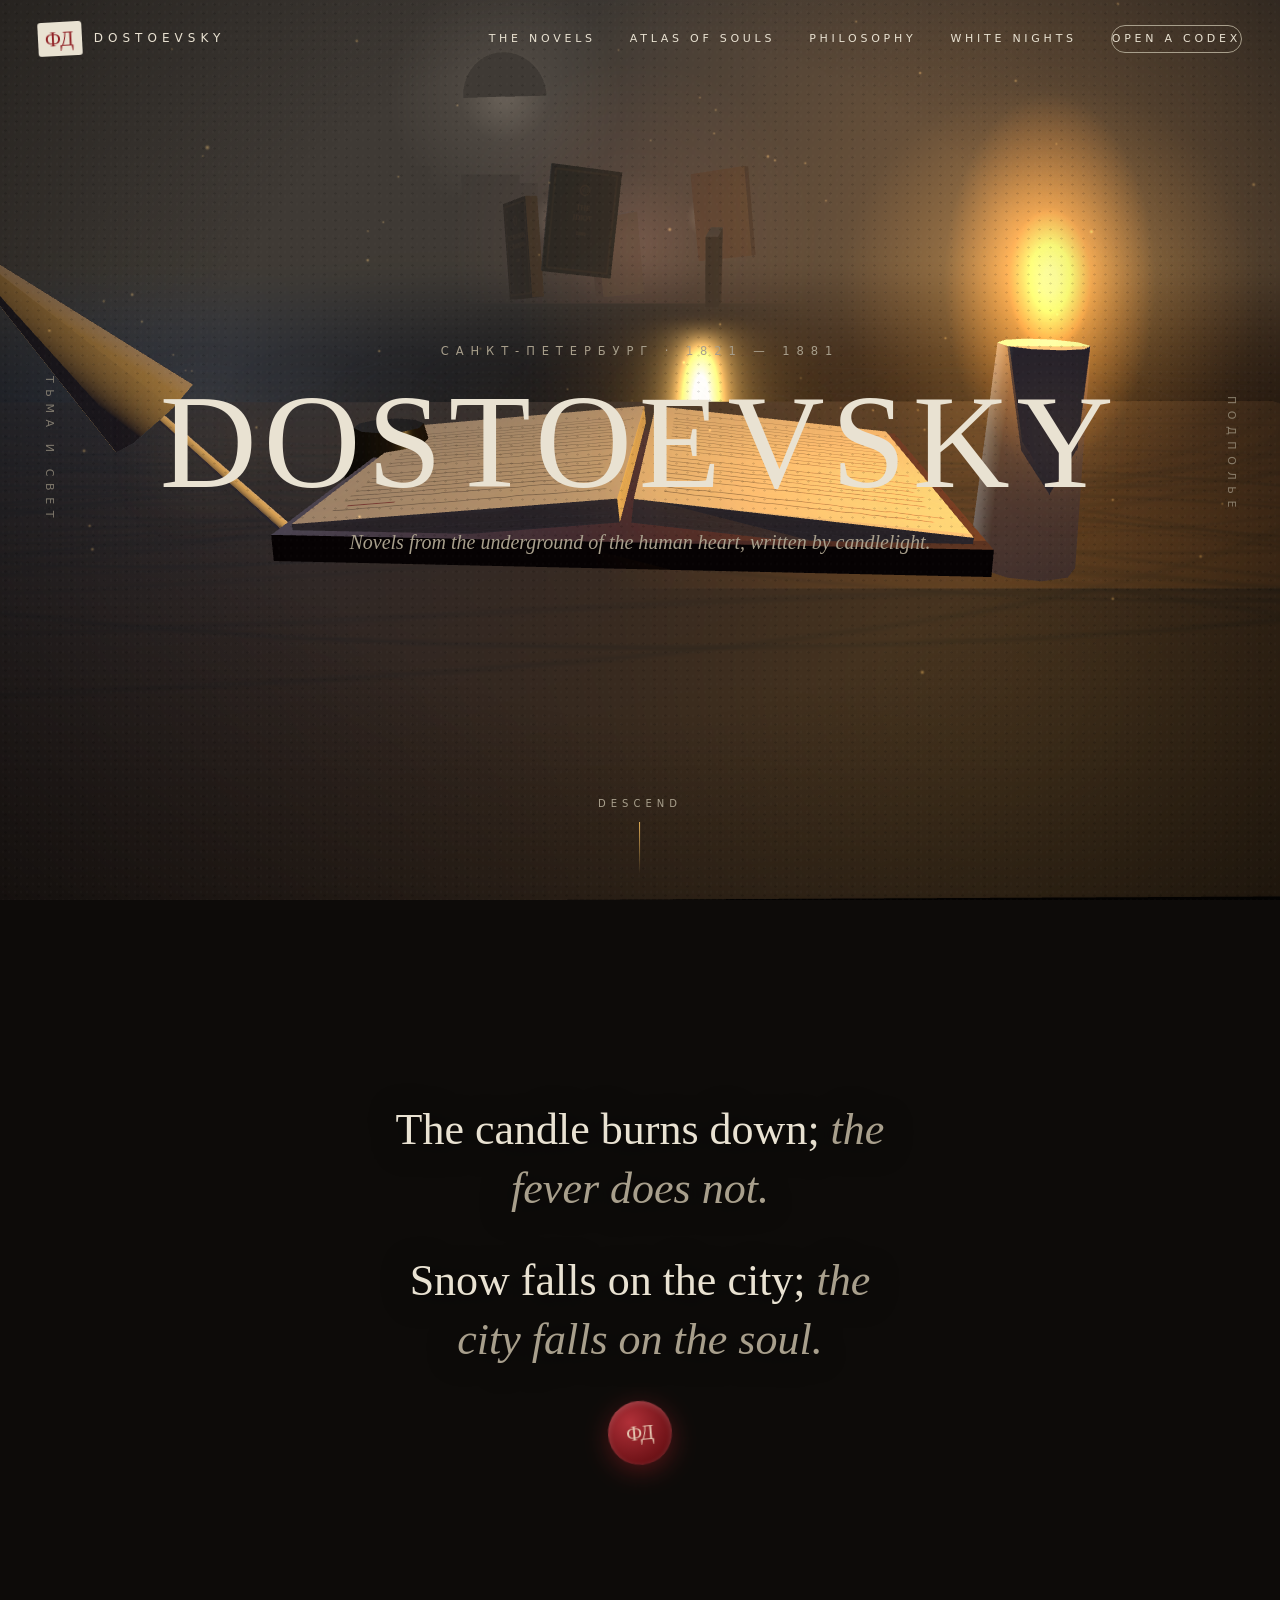
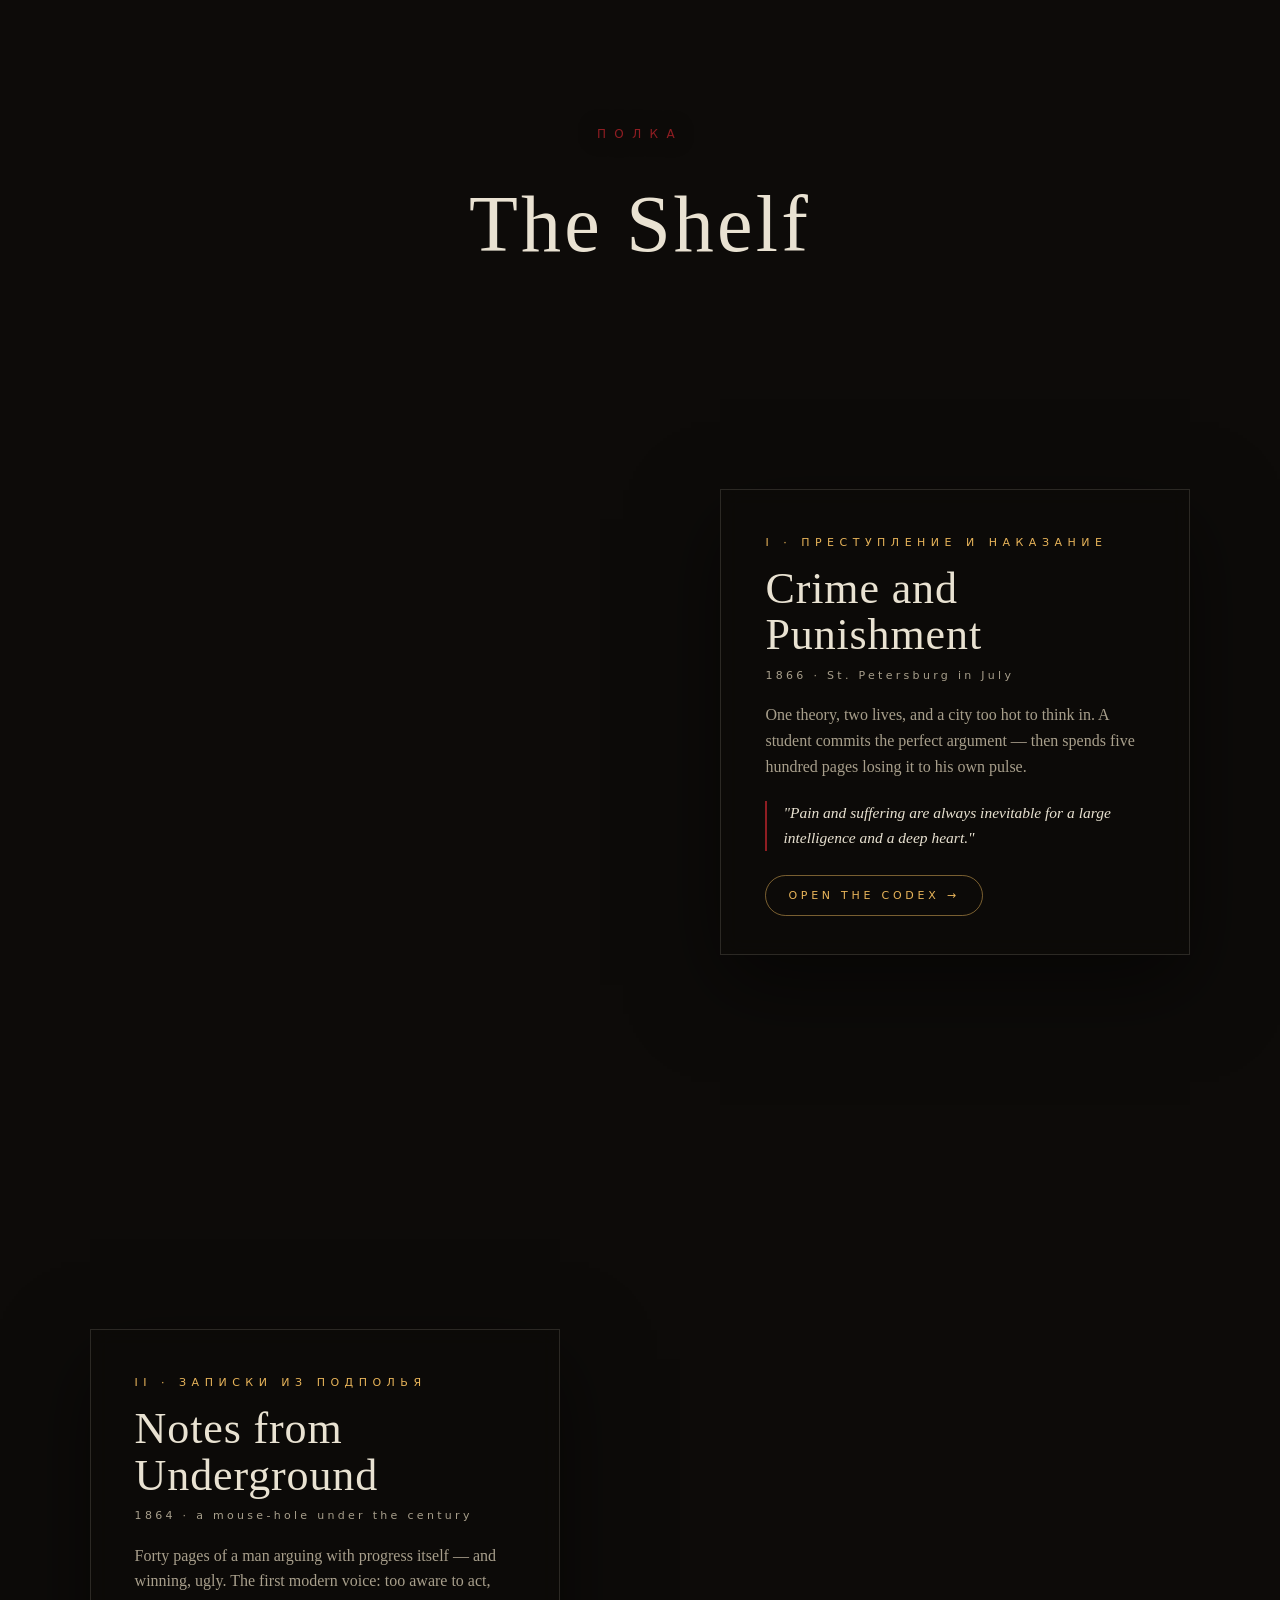
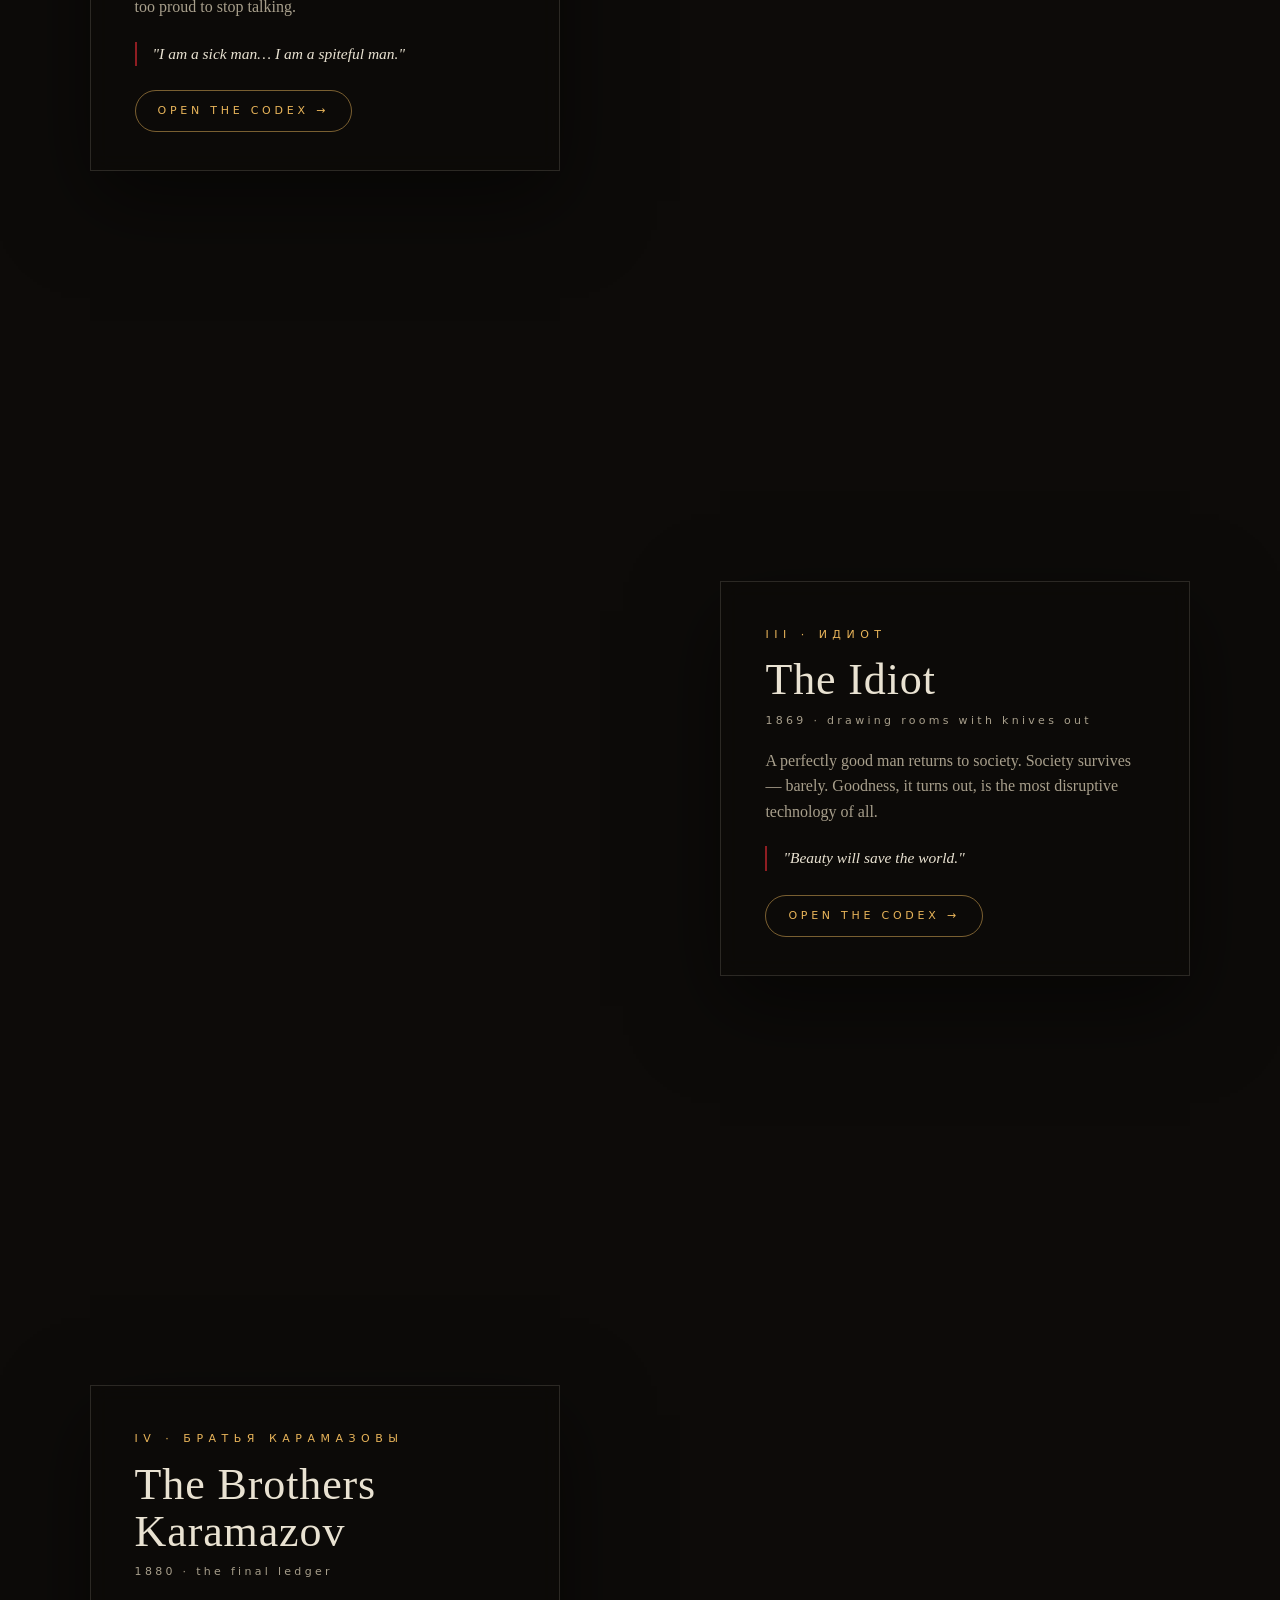
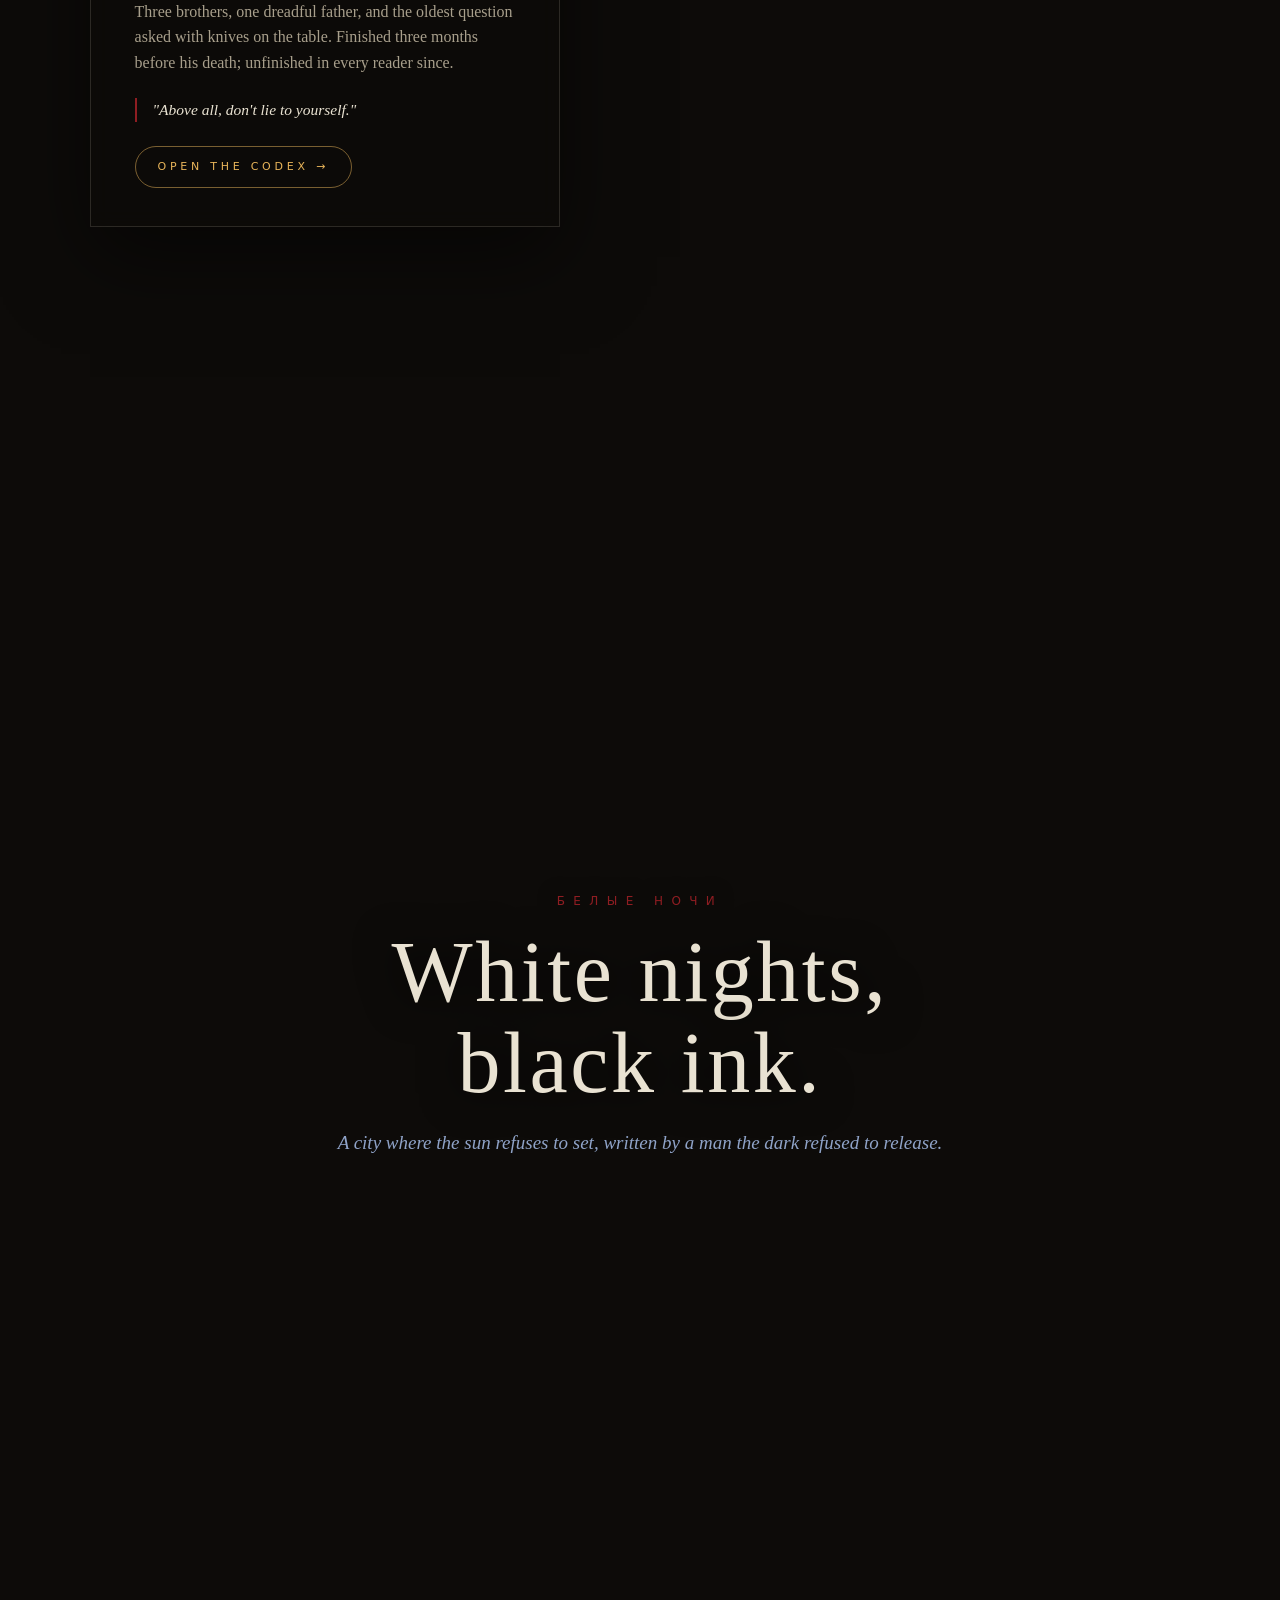
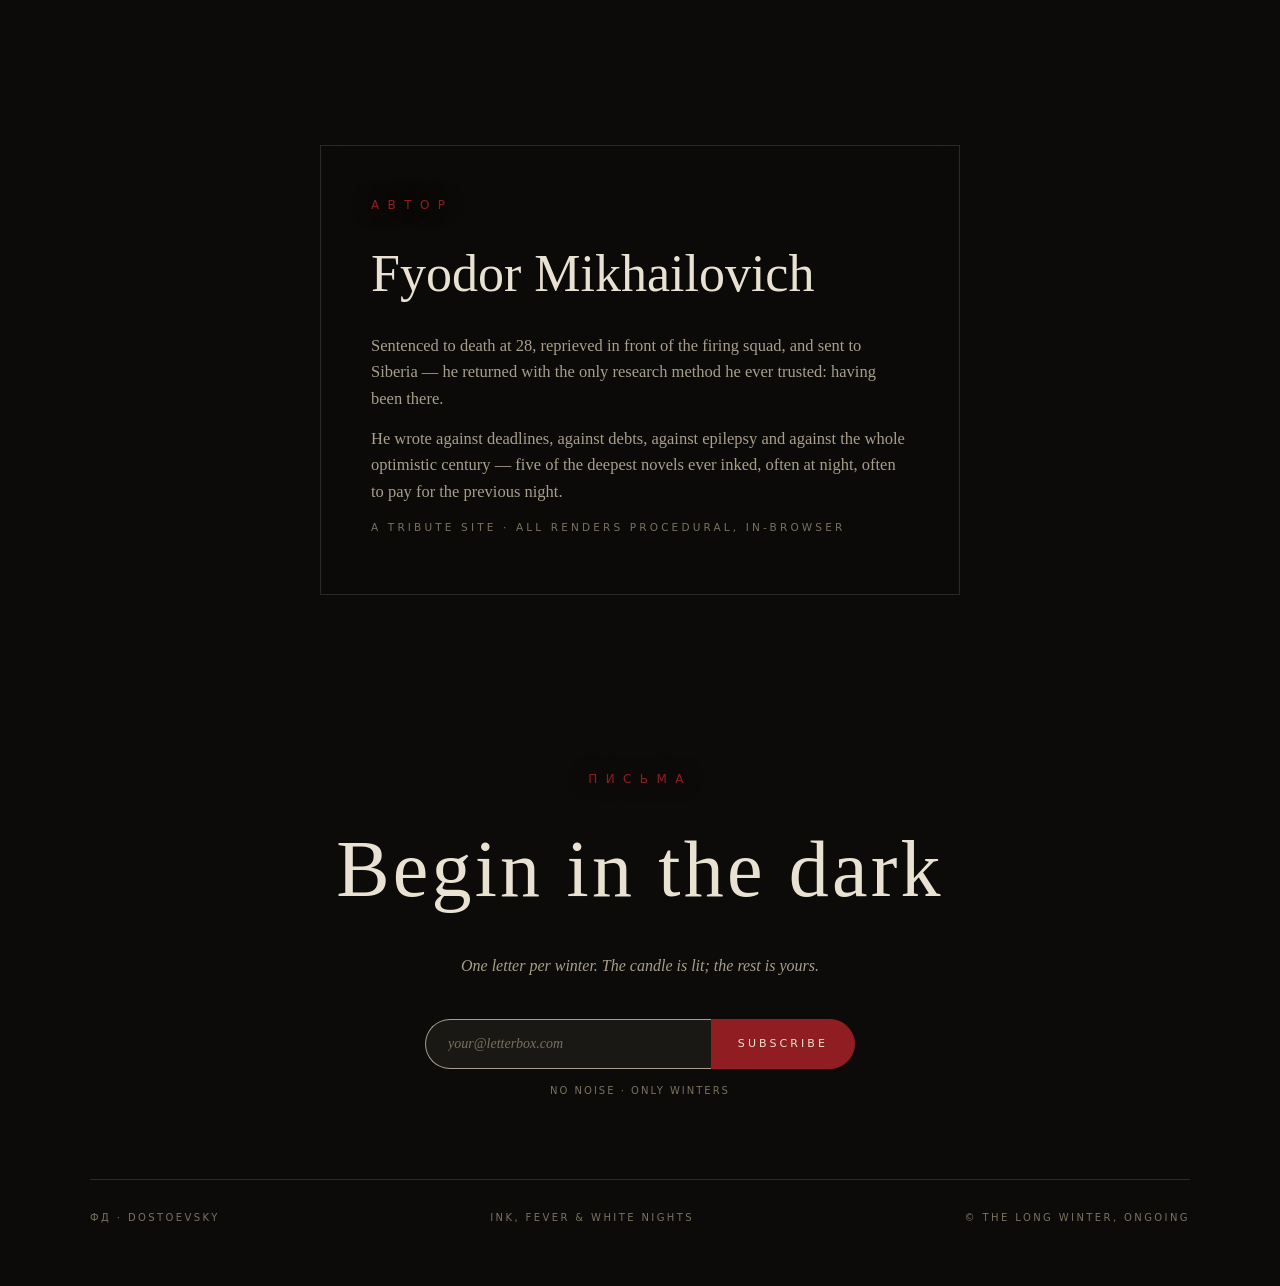
==== commit 13f46ec2: "Add the Codex: deep commentary wing + live Gutenberg reader Turns the Dostoevsky site into a multi-c" ====
--- a/dostoevsky-3d/index.html
+++ b/dostoevsky-3d/index.html
@@ -147,6 +147,93 @@
 
   #nogl-note{display:none;position:fixed;left:50%;bottom:16px;transform:translateX(-50%);z-index:50;
     font-family:var(--label);font-size:10px;letter-spacing:.2em;text-transform:uppercase;color:#7a715f}
+
+  /* ============ codex overlay (multi-click wing) ============ */
+  .codex-btn{display:inline-block;margin-top:24px;font-family:var(--label);font-size:11px;
+    letter-spacing:.34em;text-transform:uppercase;color:var(--candle);
+    border:1px solid rgba(232,180,90,.5);border-radius:999px;padding:11px 22px;transition:all .3s}
+  .codex-btn:hover{background:rgba(232,180,90,.12);border-color:var(--candle)}
+  #overlay{
+    position:fixed;inset:0;z-index:60;display:none;
+    background:rgba(8,6,5,.72);backdrop-filter:blur(6px);-webkit-backdrop-filter:blur(6px);
+  }
+  #overlay.open{display:flex;align-items:stretch;justify-content:center}
+  #panel{
+    width:min(980px,100%);margin:3vh 14px;overflow-y:auto;overscroll-behavior:contain;
+    background:linear-gradient(#171310,#100d0a);
+    border:1px solid rgba(233,226,210,.16);box-shadow:0 40px 120px rgba(0,0,0,.8);
+    padding:54px clamp(22px,6vw,72px) 70px;scrollbar-width:thin;
+  }
+  #panel-close{position:sticky;top:0;float:right;z-index:5;
+    font-family:var(--label);font-size:11px;letter-spacing:.24em;text-transform:uppercase;
+    color:var(--ivory-dim);border:1px solid rgba(233,226,210,.3);border-radius:999px;
+    padding:8px 18px;background:rgba(16,13,10,.85)}
+  #panel-close:hover{color:var(--candle);border-color:var(--candle)}
+  .cx-ru{font-family:var(--label);font-size:11px;letter-spacing:.6em;text-transform:uppercase;
+    color:var(--wax);margin-bottom:14px}
+  .cx-title{font-family:var(--display);font-weight:400;font-size:clamp(34px,5.6vw,62px);
+    line-height:1.02;letter-spacing:.02em;text-wrap:balance}
+  .cx-epi{font-style:italic;color:var(--ivory-dim);margin:16px 0 6px;max-width:56ch}
+  .tabs{display:flex;gap:8px;flex-wrap:wrap;margin:34px 0 30px;border-bottom:1px solid rgba(233,226,210,.15);
+    padding-bottom:14px}
+  .tab{font-family:var(--label);font-size:10.5px;letter-spacing:.26em;text-transform:uppercase;
+    color:var(--ivory-dim);padding:9px 16px;border:1px solid transparent;border-radius:999px;transition:all .25s}
+  .tab:hover{color:var(--ivory)}
+  .tab.on{color:var(--candle);border-color:rgba(232,180,90,.5)}
+  .tabpane{display:none;animation:fadein .5s ease}
+  .tabpane.on{display:block}
+  @keyframes fadein{from{opacity:0;transform:translateY(10px)}to{opacity:1}}
+  .prose{max-width:64ch;font-size:16.5px;line-height:1.85;color:var(--ivory)}
+  .prose p{margin-bottom:18px}
+  .prose em{color:var(--ivory-dim)}
+  .prose .drop::first-letter{font-family:var(--display);font-size:3.4em;float:left;
+    line-height:.82;padding:4px 10px 0 0;color:var(--wax)}
+  .prose h4{font-family:var(--display);font-weight:400;font-size:22px;margin:26px 0 10px;color:var(--candle)}
+  .kv{font-family:var(--label);font-size:10.5px;letter-spacing:.22em;text-transform:uppercase;
+    color:var(--ivory-dim);display:flex;gap:26px;flex-wrap:wrap;margin:8px 0 4px}
+  .kv b{color:var(--candle);font-weight:600}
+  .xlink{color:var(--candle);border-bottom:1px dotted rgba(232,180,90,.6);cursor:pointer}
+  .xlink:hover{border-bottom-style:solid}
+
+  /* character grid inside codex + atlas */
+  .char-grid{display:grid;grid-template-columns:repeat(auto-fill,minmax(200px,1fr));gap:14px;margin-top:8px}
+  .char-tile{text-align:left;padding:20px 18px;border:1px solid rgba(233,226,210,.16);
+    background:rgba(233,226,210,.03);transition:all .25s;cursor:pointer}
+  .char-tile:hover{border-color:rgba(232,180,90,.55);background:rgba(232,180,90,.06);transform:translateY(-2px)}
+  .char-tile .cn{font-family:var(--display);font-size:20px;line-height:1.1}
+  .char-tile .cr{font-family:var(--label);font-size:9.5px;letter-spacing:.22em;text-transform:uppercase;
+    color:var(--ivory-dim);margin-top:8px}
+  .char-tile .cq{font-style:italic;font-size:13px;color:var(--wax);margin-top:10px}
+
+  /* philosophy accordions */
+  .phi-item{border-top:1px solid rgba(233,226,210,.15)}
+  .phi-item:last-child{border-bottom:1px solid rgba(233,226,210,.15)}
+  .phi-head{width:100%;display:flex;align-items:baseline;justify-content:space-between;gap:16px;
+    padding:26px 4px;text-align:left}
+  .phi-head .pt{font-family:var(--display);font-weight:400;font-size:clamp(22px,3.4vw,32px)}
+  .phi-head .pn{font-family:var(--label);font-size:10px;letter-spacing:.3em;color:var(--wax)}
+  .phi-head:hover .pt{color:var(--candle)}
+  .phi-body{max-height:0;overflow:hidden;transition:max-height .8s ease,opacity .6s ease;opacity:0}
+  .phi-item.open .phi-body{max-height:700px;opacity:1}
+  .phi-body .prose{padding:0 4px 30px}
+
+  /* gutenberg reader */
+  .reader-bar{display:flex;align-items:center;gap:14px;flex-wrap:wrap;margin-bottom:22px;
+    font-family:var(--label);font-size:10.5px;letter-spacing:.2em;text-transform:uppercase;color:var(--ivory-dim)}
+  .reader-bar button{border:1px solid rgba(233,226,210,.3);border-radius:999px;padding:8px 18px;
+    letter-spacing:.24em;font-size:10.5px;text-transform:uppercase;color:var(--ivory)}
+  .reader-bar button:hover:not(:disabled){color:var(--candle);border-color:var(--candle)}
+  .reader-bar button:disabled{opacity:.35;cursor:default}
+  .reader-page{
+    background:#ded2b4;color:#241d13;padding:clamp(26px,5vw,54px);
+    font-size:16px;line-height:1.9;box-shadow:0 24px 60px rgba(0,0,0,.6);
+    white-space:pre-wrap;font-family:var(--body);min-height:300px;
+  }
+  .reader-note{font-family:var(--label);font-size:10px;letter-spacing:.2em;text-transform:uppercase;
+    color:var(--ivory-dim);margin-top:14px;line-height:2}
+  .reader-note a{color:var(--candle);border-bottom:1px dotted var(--candle)}
+  .loading-candle{display:inline-block;animation:pulse-c 1.1s ease-in-out infinite}
+  @keyframes pulse-c{0%,100%{opacity:.4}50%{opacity:1}}
   @media (prefers-reduced-motion:reduce){
     *{transition-duration:.01s!important;animation-duration:.01s!important;scroll-behavior:auto}
     .rise{opacity:1;transform:none}
@@ -166,9 +253,10 @@
   <a class="mark" href="#hero"><span class="fd">ФД</span><span>DOSTOEVSKY</span></a>
   <div class="navlinks">
     <a href="#books">The Novels</a>
+    <a href="#/atlas" class="hashlink">Atlas of Souls</a>
+    <a href="#/philosophy" class="hashlink">Philosophy</a>
     <a href="#nights">White Nights</a>
-    <a href="#author">The Author</a>
-    <a class="visit" href="#visit">Read</a>
+    <a class="visit" href="#/codex/karamazov">Open a Codex</a>
   </div>
 </nav>
 
@@ -201,6 +289,7 @@
         <div class="book-year">1866 · St. Petersburg in July</div>
         <p class="book-line">One theory, two lives, and a city too hot to think in. A student commits the perfect argument — then spends five hundred pages losing it to his own pulse.</p>
         <p class="book-quote">"Pain and suffering are always inevitable for a large intelligence and a deep heart."</p>
+        <a class="codex-btn hashlink" href="#/codex/crime">Open the codex →</a>
       </div>
     </article>
 
@@ -211,6 +300,7 @@
         <div class="book-year">1864 · a mouse-hole under the century</div>
         <p class="book-line">Forty pages of a man arguing with progress itself — and winning, ugly. The first modern voice: too aware to act, too proud to stop talking.</p>
         <p class="book-quote">"I am a sick man… I am a spiteful man."</p>
+        <a class="codex-btn hashlink" href="#/codex/underground">Open the codex →</a>
       </div>
     </article>
 
@@ -221,6 +311,7 @@
         <div class="book-year">1869 · drawing rooms with knives out</div>
         <p class="book-line">A perfectly good man returns to society. Society survives — barely. Goodness, it turns out, is the most disruptive technology of all.</p>
         <p class="book-quote">"Beauty will save the world."</p>
+        <a class="codex-btn hashlink" href="#/codex/idiot">Open the codex →</a>
       </div>
     </article>
 
@@ -231,6 +322,7 @@
         <div class="book-year">1880 · the final ledger</div>
         <p class="book-line">Three brothers, one dreadful father, and the oldest question asked with knives on the table. Finished three months before his death; unfinished in every reader since.</p>
         <p class="book-quote">"Above all, don't lie to yourself."</p>
+        <a class="codex-btn hashlink" href="#/codex/karamazov">Open the codex →</a>
       </div>
     </article>
   </section>
@@ -272,6 +364,383 @@
   </section>
 </main>
 
+  <div id="overlay" role="dialog" aria-modal="true">
+    <div id="panel">
+      <button id="panel-close">✕ Close</button>
+      <div id="panel-content"></div>
+    </div>
+  </div>
+
+
+<script>
+/* ============ THE CODEX — original commentary, atlas & Gutenberg reader ============ */
+(function(){
+"use strict";
+function $(s,r){return (r||document).querySelector(s)}
+function esc(s){return s.replace(/&/g,"&amp;").replace(/</g,"&lt;")}
+
+/* ---------- original essays (written for this site) ---------- */
+var CODEX={
+ crime:{
+  ru:"Преступление и наказание · 1866",
+  title:"Crime and Punishment",
+  epi:"A theory walks into a pawnbroker's flat. A man walks out.",
+  gid:2554,
+  chars:["rask","sonya","porfiry"],
+  overview:[
+   "Petersburg in July: heat, debt, and a student who has stopped eating but not thinking. Raskolnikov has published a theory — that a few extraordinary men have the right to step over the moral law if history profits — and the novel is simply that theory leaving the page and entering a stairwell with an axe.",
+   "Notice the architecture: the crime is finished within the first act. Everything after is the punishment — and it arrives long before the police do. It comes as fever, as the inability to touch his own family, as a body that confesses in symptoms while the mouth still argues. Dostoevsky's radical claim is procedural: conscience is not enforced by courts. It is enforced by physiology.",
+   "The city itself is an accomplice — yellow wallpaper, coffin-sized rooms, staircases that behave like moral diagrams. Nobody thinks clearly in a room where they cannot stand up straight, and Dostoevsky knows it: poverty here is not backdrop but pressure, the atmosphere in which ideas catch fire faster than they can be inspected."
+  ],
+  commentary:[
+   "The deep engine of the book is arithmetic. Raskolnikov's plan is a sum: one malicious life subtracted, a thousand good deeds financed. What breaks him is the remainder his equation never budgeted — Lizaveta, the meek sister who walks in mid-theorem and must also die. Every ideology in Dostoevsky meets its Lizaveta: the unplanned second victim is his signature argument against moral bookkeeping.",
+   "Porfiry Petrovich deserves his reputation as the first modern detective, but look closer at what he actually investigates: not evidence — he has almost none — but a soul's timetable. His method is to do nothing, warmly, in your presence, until your own guilt finishes the paperwork. Every television detective who wins by chatting owes him royalties.",
+   "The scene to reread is Sonya reading the raising of Lazarus aloud: a murderer and a prostitute bent over one candle and one book. Dostoevsky sets the two 'fallen' people of the novel over the one story about getting up. And the epilogue's sudden dawn, which critics have called unearned for 150 years — perhaps that is the point. Grace, in this book, is precisely what cannot be earned; it arrives as a non sequitur, because for Dostoevsky it always does."
+  ],
+  question:[
+   "Is conscience a social convention — trainable, negotiable, refundable — or an organ, as factual as a lung? Raskolnikov bets his life on the first answer and his body votes for the second.",
+   "The novel's question for you is not 'would you kill the pawnbroker.' It is quieter and worse: which of your own permissions rest on arithmetic — and who is the Lizaveta your sums have not yet met?"
+  ]
+ },
+ underground:{
+  ru:"Записки из подполья · 1864",
+  title:"Notes from Underground",
+  epi:"Forty pages of a man arguing with the century — and winning, ugly.",
+  gid:600,
+  chars:["undergroundman"],
+  overview:[
+   "There is no plot to spoil, because the narrator is the plot: a retired clerk in a hole under Petersburg, talking — to us, at us, against us — for forty years of accumulated spite. Part one is his war on the great optimism of his age: the idea that once men know their rational advantage, they will behave. Part two shows the receipts from his one attempt at contact with another human being.",
+   "The book is the seed crystal of modern literature. Every unreliable narrator, every antihero who knows better and does worse, every voice that performs its own diagnosis — they all descend from this mouse-hole.",
+   "Read it as a rebuttal written in the first person plural of the whole coming century: against utopias, against crystal palaces, against any system that promises to make men happy by making their choices for them."
+  ],
+  commentary:[
+   "The standard summary calls him a nihilist. He is the opposite — a romantic in withdrawal. He owns the complete works of the sublime and beautiful; his cruelty is what idealism does when it discovers the world will not sit for its portrait. When he humiliates Liza — the one person who offers him unscripted tenderness — he is performing part one's essay on a human body: proving he is free by wrecking the only good thing in the room.",
+   "His central claim is the most quoted and least digested idea in Dostoevsky: that man will act against his own advantage, knowingly, deliberately — will choose suffering, chaos, even ruin — solely to prove the ledger doesn't own him. Twice two is four, he concedes; but twice two is four is the beginning of death. A creature fully explained is a creature abolished.",
+   "And yet watch the trap Dostoevsky builds under his own narrator: spite is not freedom. A man who must always do the opposite of what reason recommends is still taking orders from reason — inverted. The underground is not liberty; it is the cheapest available imitation of it. That double edge, missed by half his fans, is the whole blade."
+  ],
+  question:[
+   "Would you accept guaranteed happiness — full, verified, permanent — if the price was the right to refuse it? Answer quickly and you haven't understood the question.",
+   "The twentieth century ran the experiment at scale, several times. The underground man read the grant proposals first, and declined, in advance."
+  ]
+ },
+ idiot:{
+  ru:"Идиот · 1869",
+  title:"The Idiot",
+  epi:"An experiment: one genuinely good man, released into society. Society survives. Barely.",
+  gid:2638,
+  chars:["myshkin","nastasya","rogozhin"],
+  overview:[
+   "Dostoevsky set himself the hardest design problem in fiction: depict a positively beautiful man — Christ-like, but with no authority, no miracles, no institution — and drop him into Petersburg's economy of money, vanity and marriageable daughters. Prince Myshkin arrives from a Swiss clinic with an open face, an inheritance, and no armor whatsoever.",
+   "What follows is slow-motion breakage. Not because goodness is weak — Myshkin is never weak — but because his compassion refuses to triage. He cannot love one person at the expense of another, and society runs entirely on that expense.",
+   "Around him orbit the two great wounded: Nastasya Filippovna, brilliance ruined into weaponized shame, and Rogozhin, passion that cannot tell holding from destroying. The prince stands between them like a man trying to catch two falling objects with the same pair of hands."
+  ],
+  commentary:[
+   "Nastasya is the test that goodness fails, and the failure is precise: she does not need to be forgiven — she needs to be chosen. Myshkin offers her infinite pity, and pity, to a woman whose whole wound is being treated as an object of transactions, is just the kindest available insult. The novel understands something rare: compassion without desire can humiliate.",
+   "Myshkin and Rogozhin are one soul cut in half — the book says so in gestures. They exchange crosses like brothers; hours later one waits on a staircase with a knife. And at the end, the two of them keep vigil together through the night on either side of what their shared love destroyed — the strangest and most tender pietà in literature. Dostoevsky's geometry: absolute light and absolute dark are closer to each other than either is to the lukewarm middle.",
+   "The epileptic aura — that one second of total harmony the prince says is worth a whole life — is Dostoevsky auditing his own illness for metaphysical revenue. He gives his disease to his best character and asks: if a defective brain briefly touches heaven, does the defect disprove the heaven? The novel declines to answer, which is the answer."
+  ],
+  question:[
+   "Can undefended goodness exist among people without becoming a catastrophe for exactly those it loves? The novel's answer is no — and it lays the fault at society's door, not the prince's.",
+   "The question underneath: when you meet an innocence that shames you, do you protect it, or do you — quietly, respectably, in company — help take it apart?"
+  ]
+ },
+ karamazov:{
+  ru:"Братья Карамазовы · 1880",
+  title:"The Brothers Karamazov",
+  epi:"Three brothers, one dreadful father, and the oldest question asked with knives on the table.",
+  gid:28054,
+  chars:["ivan","alyosha","dmitri","smerdyakov","zosima"],
+  overview:[
+   "A father is murdered, and a country is diagnosed. Fyodor Pavlovich Karamazov — sensualist, buffoon, landlord of his own moral swamp — has three legitimate sons and, in the kitchen, one unacknowledged fourth. The novel arranges them like faculties of a single Russian soul: Dmitri the body, Ivan the mind, Alyosha the heart. And Smerdyakov, the disowned conclusion, listening from the stairs.",
+   "Finished three months before Dostoevsky's death, it is his final ledger: every theme he ever ran — God, freedom, guilt, the tears of children — returns for settlement.",
+   "At the center stands the Grand Inquisitor, Ivan's prose poem: Christ returns and is arrested by his own church, which has traded freedom for bread on humanity's behalf, out of mercy. It may be the strongest argument for atheism in literature — written by a believer, on purpose."
+  ],
+  commentary:[
+   "The subtlety everyone misses: Ivan does not argue that God doesn't exist. He does something more dangerous — he accepts the whole design and returns the ticket. If universal harmony is priced in even one tortured child, he says, the price is indecent regardless of who set it. It is not disbelief; it is a refusal of terms. And Dostoevsky answers it with no argument at all — with a kiss, twice: Christ kisses the Inquisitor, Alyosha kisses Ivan. His thesis, stated in gesture: some questions are too serious for rebuttal; they can only be outlived, together.",
+   "Smerdyakov is Ivan's philosophy with legs. 'If there is no God, everything is permitted' — Ivan owns the idea like furniture; Smerdyakov, whom nobody taught the unwritten exceptions, executes it as instructions. The horror of their last interview is a man meeting his own syllogism and discovering it has done the dishes and the murder. Ideas, in this book, are not possessions. They are tenants who change the locks.",
+   "Zosima's teaching — that each of us is guilty before all, for everyone and everything — reads as mysticism and works as engineering. Only universal responsibility makes love non-optional; any smaller jurisdiction lets everyone outsource the dying child to someone else's conscience. And note the devil Ivan finally meets: not majestic, but a shabby gentleman in last decade's fashion, full of borrowed opinions. Dostoevsky's finding, decades early: evil is not grandeur. Evil is plagiarism."
+  ],
+  question:[
+   "If God exists, why does a child suffer? If He does not, who exactly forbids the torturer? The novel opens both doors, shows you both rooms on fire, and locks you in the house with three brothers who each grabbed a different extinguisher.",
+   "Its last word is not an answer but an instruction — spoken at a funeral, to boys, about a boy: remember. Memory of one good moment, Alyosha says, may one day keep us from the worst. The whole cathedral of the book rests on that pebble."
+  ]
+ }
+};
+
+var CHARS={
+ rask:{n:"Rodion Raskolnikov",b:"crime",r:"The theorist · Crime and Punishment",
+  want:"To be extraordinary — retroactively",wound:"A mind that outran its own conscience and had to walk back alone",
+  q:"He committed a murder to test a theory. The theory failed the practical.",
+  e:["Raskolnikov is not evil; he is worse — plausible. Half-starved, gifted, humiliated by poverty, he does what gifted humiliated men do: he builds a theory in which his humiliation is a misfiled greatness. The Napoleon test — great men step over — is less a philosophy than a loan application, and the axe is his signature.",
+     "Dostoevsky's masterstroke is where the punishment lands: not in courtrooms but in the nervous system. Raskolnikov discovers he cannot embrace his mother, cannot hold his sister's eyes, cannot cross a bridge without the city tilting. He wanted to be beyond mankind and finds himself, precisely, outside it — and outside, it turns out, is not above.",
+     "His salvation, when it comes, is not intellectual. He never refutes his own article; he simply meets a person — Sonya — whose existence the article cannot explain. In Dostoevsky, no one is argued back to life. They are accompanied back."]},
+ sonya:{n:"Sonya Marmeladova",b:"crime",r:"The counter-argument · Crime and Punishment",
+  want:"To save without judging",wound:"Sold her own dignity so a family could eat — and kept her soul anyway",
+  q:"Meekness so complete it functions as a verdict.",
+  e:["Sonya is the answer to Raskolnikov's arithmetic, and she answers in the only currency his equations cannot process: unaccountable giving. She has committed, by the world's ledger, a worse trespass than he has — and carries no theory to launder it. That is exactly her authority.",
+     "Readers mistake her for passive. Watch what she actually does: she follows a murderer to Siberia, without illusion, without reward, without ever once agreeing that what he did was permitted. Her meekness has a spine of granite — she forgives everything and excuses nothing, a distinction on which the whole novel balances.",
+     "When she reads Lazarus aloud to him, Dostoevsky lights the scene like an altar: the two most disgraced people in Petersburg, one candle, one story about a dead man walking out. She is not a symbol of religion. She is what the book thinks religion is for."]},
+ porfiry:{n:"Porfiry Petrovich",b:"crime",r:"The examiner · Crime and Punishment",
+  want:"A confession, freely given — he insists on the 'freely'",wound:"Knows souls too well to respect evidence",
+  q:"The first detective to solve a man instead of a case.",
+  e:["Porfiry has no witnesses, no fingerprints, and no doubt. His entire case is psychological weather: he invites Raskolnikov to tea, wanders, giggles, apologizes, circles — and lets the man's own guilt do the clerical work. Every rumpled television detective who wins by seeming harmless is quoting him.",
+     "His genius is patience weaponized: he tells Raskolnikov, in effect, 'you will come to me, because you cannot live where you are standing.' He treats confession not as capture but as first aid — offering, within the machinery of the law, a strange mercy: fall now, on purpose, and the fall will be survivable.",
+     "He is also Dostoevsky's joke on the century's faith in evidence: the age wanted justice made scientific, and its best investigator works like a confessor."]},
+ undergroundman:{n:"The Underground Man",b:"underground",r:"The voice · Notes from Underground",
+  want:"To be unpredictable — even to himself",wound:"Consciousness past the dose where it stops being a light and becomes a cage",
+  q:"The first modernist, the first troll, the first man to review his own soul and leave one star.",
+  e:["He is what happens when intelligence has no employment but self-observation. Too aware to act, too proud to join, he converts every impulse into commentary and every commentary into a small defeat. His forty-year sulk is a laboratory: what does freedom look like when it has nothing left to be free for? Answer: spite — freedom's last, cheapest proof.",
+     "His case against the rational utopians is genuinely unanswered to this day: build the perfect system, price every desire, and a man will smash it just to sign his name somewhere. But Dostoevsky builds a second floor under the first: spite is still obedience, inverted. A man compelled to contradict is exactly as unfree as a man compelled to comply.",
+     "The Liza episode is the book's cruelest mirror: offered one unscripted tenderness, he destroys it — because being loved would obligate him to exist in earnest. He is the patron saint of everyone who ever chose being right over being reached."]},
+ myshkin:{n:"Prince Lev Myshkin",b:"idiot",r:"The experiment · The Idiot",
+  want:"To love everyone — particularly, not generally",wound:"No armor: the world bills compassion as a choice against someone",
+  q:"Goodness without defenses, released into a market economy.",
+  e:["Myshkin is called an idiot because he does in public what others barely manage in private: he tells the truth, gently, to everyone, immediately. Society's immune system identifies this within minutes. He is not naive — he reads people with frightening accuracy — he simply declines to use what he reads as leverage.",
+     "His tragedy is structural, not moral. Placed between Nastasya's wound and Aglaya's pride, he cannot perform the one operation society demands: choosing one love at the price of another. Compassion that refuses triage looks, from outside, like betrayal of everyone at once.",
+     "Dostoevsky's experiment returns a terrible result: the world does not crucify the good man out of hatred. It dismantles him out of embarrassment — his existence raises everyone's self-contempt past the tolerable dose."]},
+ nastasya:{n:"Nastasya Filippovna",b:"idiot",r:"The wound · The Idiot",
+  want:"To be chosen — not pardoned, not purchased, chosen",wound:"Groomed into an ornament, then blamed for the fingerprints",
+  q:"She burns money to price the men who priced her.",
+  e:["Nastasya was made into property as a girl and has spent adulthood making the transaction visible: if society insists she is a commodity, she will conduct herself as one — at auction, loudly, wrecking every bidder's evening. Her scandal is a form of accuracy.",
+     "The famous scene — a fortune in banknotes thrown into the fire while the room watches, sweating — is her whole philosophy in one gesture: watch what your gods do in an emergency. She is the novel's most intelligent character, and her intelligence has exactly one flaw: she agrees with her accusers. The shame was installed young, and even Myshkin's clean gaze cannot reach the switch.",
+     "Between the prince's pity and Rogozhin's hunger she chooses, finally, the knife she can predict over the mercy she cannot believe. Dostoevsky writes no colder sentence about what early damage does: it makes destruction feel like the only honest suitor."]},
+ rogozhin:{n:"Parfyon Rogozhin",b:"idiot",r:"The hunger · The Idiot",
+  want:"To possess what can only be given",wound:"A love with no idiom but seizure",
+  q:"Passion that cannot tell holding from destroying.",
+  e:["Rogozhin inherits a merchant fortune and spends it like a wound: all of it aimed at one woman who will not be owned. His house tells you everything — dark, airless, ancestral, an icon glowing in the gloom: a soul with one lamp lit and all other rooms shuttered.",
+     "He is Myshkin's double, and the book insists on it: they read each other instantly, exchange crosses like brothers, and are last seen keeping vigil together over the ruin their shared love became. Absolute possession and absolute renunciation, Dostoevsky suggests, are the same passion wearing different coats — and the lukewarm middle understands neither.",
+     "He is not a villain. He is desire before it learns language — and the novel's warning is that such desire, denied the word 'yes,' will settle for the word 'mine,' and then for silence."]},
+ ivan:{n:"Ivan Karamazov",b:"karamazov",r:"The mind · The Brothers Karamazov",
+  want:"Justice — retroactive, universal, itemized",wound:"Cannot unknow; cannot uncare; cannot combine the two",
+  q:"He accepts God and returns the ticket.",
+  e:["Ivan is the intellect at maximum honesty, which turns out to be maximum pain. His rebellion is not atheism — it is a refusal of terms: if the harmony of heaven is financed by one child's unavenged tears, then the accounting is obscene even if the accountant is God. He does not deny the architect. He declines the building.",
+     "The Grand Inquisitor is his masterpiece and his confession: a church that loves mankind too much to leave it free. Ivan despises the Inquisitor and understands him perfectly — which is the problem. Understanding evil perfectly is a lease with an option to buy.",
+     "His breakdown is the most rigorous in fiction: the devil he hallucinates is not grand but shabby, secondhand, full of Ivan's own recycled phrases. A mind that believed only in itself finally meets itself — and finds the company unbearable. His fever is the tuition for the course Smerdyakov merely audited."]},
+ alyosha:{n:"Alyosha Karamazov",b:"karamazov",r:"The heart · The Brothers Karamazov",
+  want:"To be present — which turns out to be a full-time occupation",wound:"Loves a family that treats love as a delivery service",
+  q:"His miracle is attention.",
+  e:["Alyosha performs no wonders, wins no arguments, and is the hero anyway. Dostoevsky's wager on him is precise: that presence outlasts syllogisms. Every character in the novel summons him — to confess, to rage, to be watched while breaking — because he is the only person in the book who listens without preparing a reply.",
+     "He answers the strongest atheist argument ever written not with theology but with a kiss on his brother's mouth — Christ's own gesture from Ivan's poem, returned to sender. It is not evasion. It is the book's thesis: some propositions can only be answered by a body staying in the room.",
+     "His last scene — a speech to boys at a schoolmate's funeral, about keeping one good memory as insurance against the worst in ourselves — is deliberately small. After eight hundred pages of God, murder and philosophy, Dostoevsky rests his cathedral on a pebble: remember, and be kind, and that may be enough machinery for a life."]},
+ dmitri:{n:"Dmitri Karamazov",b:"karamazov",r:"The body · The Brothers Karamazov",
+  want:"To be honorable five minutes from now",wound:"His father's blood in his pulse and his mother's God in his shame",
+  q:"A battlefield with a heart rate.",
+  e:["Dmitri is appetite with a code of honor it keeps failing to reach — a man who can rhapsodize about beauty while pawning his fiancée's trust to fund a bacchanal, and mean both sincerely, within the hour. In him Dostoevsky stages his great anthropology: the human heart as contested ground where degradation and grandeur hold simultaneous title.",
+     "He is convicted of the one Karamazov crime he did not commit — and accepts the sentence as roughly accurate anyway: not guilty of the deed, guilty of the wish, and a man of honor pays for wishes. His 'hymn from underground' — the resolve to become new in chains — is conversion in the only key Dmitri can sing: loud, physical, half-mad, entirely real.",
+     "Of the three brothers, he is the least intelligent and the most alive, and the novel quietly suggests these facts are related."]},
+ smerdyakov:{n:"Pavel Smerdyakov",b:"karamazov",r:"The conclusion · The Brothers Karamazov",
+  want:"Acknowledgment — then, failing that, application",wound:"The family's sin, raised in the kitchen and taught its logic through the door",
+  q:"A syllogism with legs.",
+  e:["Smerdyakov is the fourth brother nobody claims: the product of the father's ugliest act, employed as his cook, educated by overhearing Ivan's philosophy through the wall. He is what a great idea becomes in a man given the theory but not the tenderness — 'everything is permitted' received not as anguish but as instructions.",
+     "His last interview with Ivan is the novel's true horror scene, no blood required: he explains, patiently, like a clerk reviewing an order, that Ivan authorized the murder by leaving — that ideas are deeds with a delivery delay. Ivan meets his own syllogism, and it has done the dishes and the killing.",
+     "Dostoevsky's coldest insight lives here: cruelty flows downhill through households, and philosophy is not exempt from gravity. The educated man's abstraction becomes the humiliated man's alibi — and both signatures end up on the same document."]},
+ zosima:{n:"Elder Zosima",b:"karamazov",r:"The teacher · The Brothers Karamazov",
+  want:"To send love out of the monastery and into the mud",wound:"A duelist's youth he never quite finished repenting — by design",
+  q:"Guilt universalized until it becomes tenderness.",
+  e:["Zosima's teaching sounds mystical and works like engineering: hold yourself guilty before all, for everyone and everything — because any smaller jurisdiction lets every conscience outsource the dying child next door. Universal responsibility is not sentiment; it is the only incentive structure under which love stops being optional.",
+     "He refuses to let Alyosha hide in the monastery — sends him into the world, into the family, into the mess — because in his economy sanctity is not a location. And when his corpse decays like any other body, scandalizing the town that expected a miracle, the novel makes its point with a smell: holiness offers no exemptions, only examples.",
+     "His distinction between love in dreams (quick, heroic, applauded) and love in action (slow, unglamorous, mostly laundry) may be the most practically useful sentence Dostoevsky ever wrote down."]}
+};
+
+var PHIL=[
+ {t:"Freedom — the unbearable gift",n:"I",
+  e:["Every other novelist of his century asked how men could be made happy. Dostoevsky asked whether they could stand being free — and answered: barely, and not for long, and they will pay any bread-price to be relieved of it. The Grand Inquisitor's case is exactly this: mankind begs to hand freedom back.",
+     "But the underground has the same finding from the other side: give a man paradise with the choices pre-made, and he will smash something just to sign his name. Freedom, in Dostoevsky, is measured by one thing only — what it is still permitted to refuse. A choice that cannot say no is a mechanism; a man who cannot say no is a part."],
+  x:[["The Grand Inquisitor","#/codex/karamazov"],["The Underground Man","#/atlas/undergroundman"]]},
+ {t:"Suffering — audited, not worshipped",n:"II",
+  e:["The lazy reading says Dostoevsky glorifies suffering. He does something stranger: he audits it. Suffering in his books is informative — it wakes consciousness the way frostbite wakes skin — but it sanctifies nothing by itself. Fyodor Karamazov suffers and becomes only more Fyodor.",
+     "The real doctrine is narrower and harder: suffering is the one message that cannot be delegated. Raskolnikov's fever, Dmitri's chains, Ivan's devil — each is a bill that arrives addressed personally, after every theory promised to split it. What you do with the invoice — Sonya's company or the underground's spite — is the entire moral life."],
+  x:[["Raskolnikov","#/atlas/rask"],["Dmitri","#/atlas/dmitri"]]},
+ {t:"God & doubt — the crucible clause",n:"III",
+  e:["Dostoevsky wrote the strongest atheist argument in literature and put his own faith on the far side of it, on purpose. He said of himself that his hosanna had passed through a great furnace of doubt — and he built the furnace into every book: no character believes cheaply and stays believable.",
+     "Ivan and Alyosha are not opponents; they are one argument holding both its ends. The novel's finding is that the question of God is not settled by proofs in either direction — it is settled, provisionally, daily, by what a person does at a bedside, at a funeral, in a kitchen. Belief, here, is not an opinion. It is a posture under load."],
+  x:[["Ivan","#/atlas/ivan"],["Alyosha","#/atlas/alyosha"]]},
+ {t:"The idea as infection",n:"IV",
+  e:["In Dostoevsky, characters do not have ideas. Ideas have them. A theory enters a mind the way a fever enters a body — incubates, spikes, and issues instructions. Raskolnikov's article picks up an axe; Ivan's syllogism, overheard through a kitchen wall, commits a murder while its author is out of town.",
+     "This is his darkest discovery and his most modern one: an idea is complete only when it finds the person with nothing to lose by executing it. The intellectual signs the theory; someone lower on the staircase signs the deed. Every ideology of the century that followed him ran this exact supply chain, at scale."],
+  x:[["Smerdyakov","#/atlas/smerdyakov"],["Crime and Punishment","#/codex/crime"]]},
+ {t:"Love as practice",n:"V",
+  e:["Against all his abysses, Dostoevsky's positive teaching is almost embarrassingly small: attention. Love in dreams — heroic, immediate, publicly admired — he distrusts on sight. Love in action is slow, dull, specific, and mostly consists of staying in the room: Sonya in Siberia, Alyosha at the bedside, a kiss instead of a rebuttal.",
+     "The atomic act of morality in his books is not sacrifice but presence — a person choosing to keep looking at another person when looking away is free. Everything cathedral-sized in Dostoevsky rests on that gesture, repeated."],
+  x:[["Sonya","#/atlas/sonya"],["Zosima","#/atlas/zosima"]]},
+ {t:"The double — the self as committee",n:"VI",
+  e:["Nobody in Dostoevsky is one person. Ivan has Smerdyakov, Myshkin has Rogozhin, Raskolnikov has Svidrigailov — each hero trails a shadow who performs what the hero only permits himself to think. The double is not a gothic prop; it is his psychology: the self as a committee that has stopped holding meetings.",
+     "Which is why confession is the great sacrament of his fiction — not because it informs God, who presumably knew, but because it is the only procedure that reconvenes the committee. The man who says the thing aloud, before a witness, becomes one person again. Every plot he wrote bends toward somebody finally saying it aloud."],
+  x:[["Myshkin & Rogozhin","#/codex/idiot"],["Porfiry","#/atlas/porfiry"]]}
+];
+
+/* ---------- render helpers ---------- */
+function paras(a){return a.map(function(p,i){return '<p class="'+(i===0?'drop':'')+'">'+p+'</p>'}).join('')}
+function charTile(id){
+  var c=CHARS[id];
+  return '<button class="char-tile hashbtn" data-hash="#/atlas/'+id+'">'+
+    '<div class="cn">'+c.n+'</div><div class="cr">'+c.r+'</div><div class="cq">'+c.q+'</div></button>';
+}
+function renderCodex(slug){
+  var b=CODEX[slug];if(!b)return renderAtlas();
+  return '<div class="cx-ru">'+b.ru+'</div>'+
+  '<h2 class="cx-title">'+b.title+'</h2>'+
+  '<p class="cx-epi">'+b.epi+'</p>'+
+  '<div class="tabs" role="tablist">'+
+    ['Overview','Commentary','The Question','Souls','Read the Book'].map(function(t,i){
+      return '<button class="tab'+(i===0?' on':'')+'" data-tab="'+i+'">'+t+'</button>'}).join('')+
+  '</div>'+
+  '<div class="tabpane on" data-pane="0"><div class="prose">'+paras(b.overview)+'</div></div>'+
+  '<div class="tabpane" data-pane="1"><div class="prose">'+paras(b.commentary)+'</div></div>'+
+  '<div class="tabpane" data-pane="2"><div class="prose">'+paras(b.question)+'</div></div>'+
+  '<div class="tabpane" data-pane="3"><div class="char-grid">'+b.chars.map(charTile).join('')+'</div></div>'+
+  '<div class="tabpane" data-pane="4">'+
+    '<div class="reader-bar">'+
+      '<button data-rd="first">⇤</button><button data-rd="prev">← Prev</button>'+
+      '<span id="rd-pos">—</span>'+
+      '<button data-rd="next">Next →</button><button data-rd="last">⇥</button>'+
+    '</div>'+
+    '<div class="reader-page" id="rd-page"><span class="loading-candle">🕯 fetching the full text from Project Gutenberg…</span></div>'+
+    '<p class="reader-note">Complete public-domain text (Constance Garnett translation) · streamed live from '+
+    '<a href="https://www.gutenberg.org/ebooks/'+b.gid+'" target="_blank" rel="noopener">gutenberg.org ↗</a> · your place is remembered</p>'+
+  '</div>';
+}
+function renderChar(id){
+  var c=CHARS[id];if(!c)return renderAtlas();
+  var b=CODEX[c.b];
+  return '<div class="cx-ru">Атлас душ · '+c.r+'</div>'+
+  '<h2 class="cx-title">'+c.n+'</h2>'+
+  '<p class="cx-epi">'+c.q+'</p>'+
+  '<div class="kv"><span>Wants — <b>'+c.want+'</b></span><span>Wound — <b>'+c.wound+'</b></span></div>'+
+  '<div style="height:22px"></div><div class="prose">'+paras(c.e)+'</div>'+
+  '<div style="height:26px"></div>'+
+  '<span class="xlink hashbtn" data-hash="#/codex/'+c.b+'">← Open the codex of '+b.title+'</span>'+
+  '&nbsp;&nbsp;&nbsp;<span class="xlink hashbtn" data-hash="#/atlas">All souls</span>';
+}
+function renderAtlas(){
+  return '<div class="cx-ru">Атлас душ</div>'+
+  '<h2 class="cx-title">Atlas of Souls</h2>'+
+  '<p class="cx-epi">Twelve people who never existed and refuse to stop existing. Click any soul for its dossier.</p>'+
+  '<div style="height:24px"></div>'+
+  '<div class="char-grid">'+Object.keys(CHARS).map(charTile).join('')+'</div>';
+}
+function renderPhil(){
+  return '<div class="cx-ru">Философия человека</div>'+
+  '<h2 class="cx-title">The Philosophy of Man</h2>'+
+  '<p class="cx-epi">Six load-bearing beams under everything he wrote. Open each; follow the cross-references into the books and the souls.</p>'+
+  '<div style="height:26px"></div>'+
+  PHIL.map(function(p,i){
+    return '<div class="phi-item" data-phi="'+i+'">'+
+      '<button class="phi-head"><span class="pt">'+p.t+'</span><span class="pn">'+p.n+'</span></button>'+
+      '<div class="phi-body"><div class="prose">'+paras(p.e)+
+      '<p>'+p.x.map(function(x){return '<span class="xlink hashbtn" data-hash="'+x[1]+'">'+x[0]+' →</span>'}).join('&nbsp;&nbsp;&nbsp;')+'</p>'+
+      '</div></div></div>';
+  }).join('');
+}
+
+/* ---------- gutenberg reader ---------- */
+var CACHE={};
+function loadBook(slug){
+  var b=CODEX[slug],page=$("#rd-page"),pos=$("#rd-pos");
+  if(!page)return;
+  function show(){
+    var st=CACHE[slug];
+    var key="dread-"+slug;
+    var i=Math.min(st.pages.length-1,parseInt(localStorage.getItem(key)||"0",10));
+    function draw(){
+      page.textContent=st.pages[i];
+      pos.textContent="page "+(i+1)+" of "+st.pages.length;
+      localStorage.setItem(key,i);
+      page.scrollTop=0;
+    }
+    $("#panel").querySelectorAll("[data-rd]").forEach(function(btn){
+      btn.onclick=function(){
+        var k=btn.getAttribute("data-rd");
+        if(k==="first")i=0;else if(k==="last")i=st.pages.length-1;
+        else if(k==="prev")i=Math.max(0,i-1);else i=Math.min(st.pages.length-1,i+1);
+        draw();
+      };
+    });
+    draw();
+  }
+  if(CACHE[slug]){show();return}
+  var urls=[
+    "https://www.gutenberg.org/cache/epub/"+b.gid+"/pg"+b.gid+".txt",
+    "https://www.gutenberg.org/files/"+b.gid+"/"+b.gid+"-0.txt"
+  ];
+  (function tryNext(k){
+    if(k>=urls.length){
+      page.innerHTML='The archive cannot be reached from inside this sandbox.\n\n'+
+        'Open this site from the repository (or any hosting) and the complete novel streams in right here.\n\n'+
+        'Or read it now on Project Gutenberg: ';
+      var a=document.createElement("a");
+      a.href="https://www.gutenberg.org/ebooks/"+b.gid;a.target="_blank";a.rel="noopener";
+      a.textContent="gutenberg.org/ebooks/"+b.gid+" ↗";a.style.color="#8f1d22";
+      page.appendChild(a);
+      pos.textContent="offline";
+      return;
+    }
+    fetch(urls[k]).then(function(r){if(!r.ok)throw 0;return r.text()}).then(function(txt){
+      var s=txt.search(/\*\*\* ?START OF/i);
+      if(s>=0)txt=txt.slice(txt.indexOf("\n",s)+1);
+      var e=txt.search(/\*\*\* ?END OF/i);
+      if(e>=0)txt=txt.slice(0,e);
+      txt=txt.replace(/\r/g,"").trim();
+      var parasArr=txt.split(/\n\n+/),pages=[],cur="";
+      parasArr.forEach(function(p){
+        if(cur.length+p.length>3600&&cur){pages.push(cur.trim());cur=""}
+        cur+=p+"\n\n";
+      });
+      if(cur.trim())pages.push(cur.trim());
+      CACHE[slug]={pages:pages};
+      show();
+    }).catch(function(){tryNext(k+1)});
+  })(0);
+}
+
+/* ---------- router ---------- */
+var overlay=$("#overlay"),content=$("#panel-content");
+function openPanel(html){
+  content.innerHTML=html;
+  overlay.classList.add("open");
+  document.body.style.overflow="hidden";
+  $("#panel").scrollTop=0;
+}
+function closePanel(){
+  overlay.classList.remove("open");
+  document.body.style.overflow="";
+  if(location.hash.indexOf("#/")===0)history.pushState("",document.title,location.pathname+location.search);
+}
+function route(){
+  var h=location.hash;
+  if(h.indexOf("#/codex/")===0){var slug=h.slice(8);openPanel(renderCodex(slug))}
+  else if(h.indexOf("#/atlas/")===0){openPanel(renderChar(h.slice(8)))}
+  else if(h==="#/atlas"){openPanel(renderAtlas())}
+  else if(h==="#/philosophy"){openPanel(renderPhil())}
+  else closePanel();
+}
+window.addEventListener("hashchange",route);
+$("#panel-close").addEventListener("click",closePanel);
+overlay.addEventListener("click",function(e){if(e.target===overlay)closePanel()});
+document.addEventListener("keydown",function(e){if(e.key==="Escape"&&overlay.classList.contains("open"))closePanel()});
+/* delegated clicks inside panel + hash links anywhere */
+document.addEventListener("click",function(e){
+  var t=e.target.closest(".hashbtn");
+  if(t){location.hash=t.getAttribute("data-hash");return}
+  var tab=e.target.closest(".tab");
+  if(tab){
+    var n=tab.getAttribute("data-tab");
+    $("#panel").querySelectorAll(".tab").forEach(function(x){x.classList.toggle("on",x===tab)});
+    $("#panel").querySelectorAll(".tabpane").forEach(function(x){
+      x.classList.toggle("on",x.getAttribute("data-pane")===n)});
+    if(n==="4"){
+      var slug=location.hash.slice(8);
+      loadBook(slug);
+    }
+    return;
+  }
+  var ph=e.target.closest(".phi-head");
+  if(ph){ph.parentElement.classList.toggle("open")}
+});
+route();
+})();
+
+</script>
 <script>console.warn( 'Scripts "build/three.js" and "build/three.min.js" are deprecated with r150+, and will be removed with r160. Please use ES Modules or alternatives: https://threejs.org/docs/index.html#manual/en/introduction/Installation' );
 /**
  * @license
